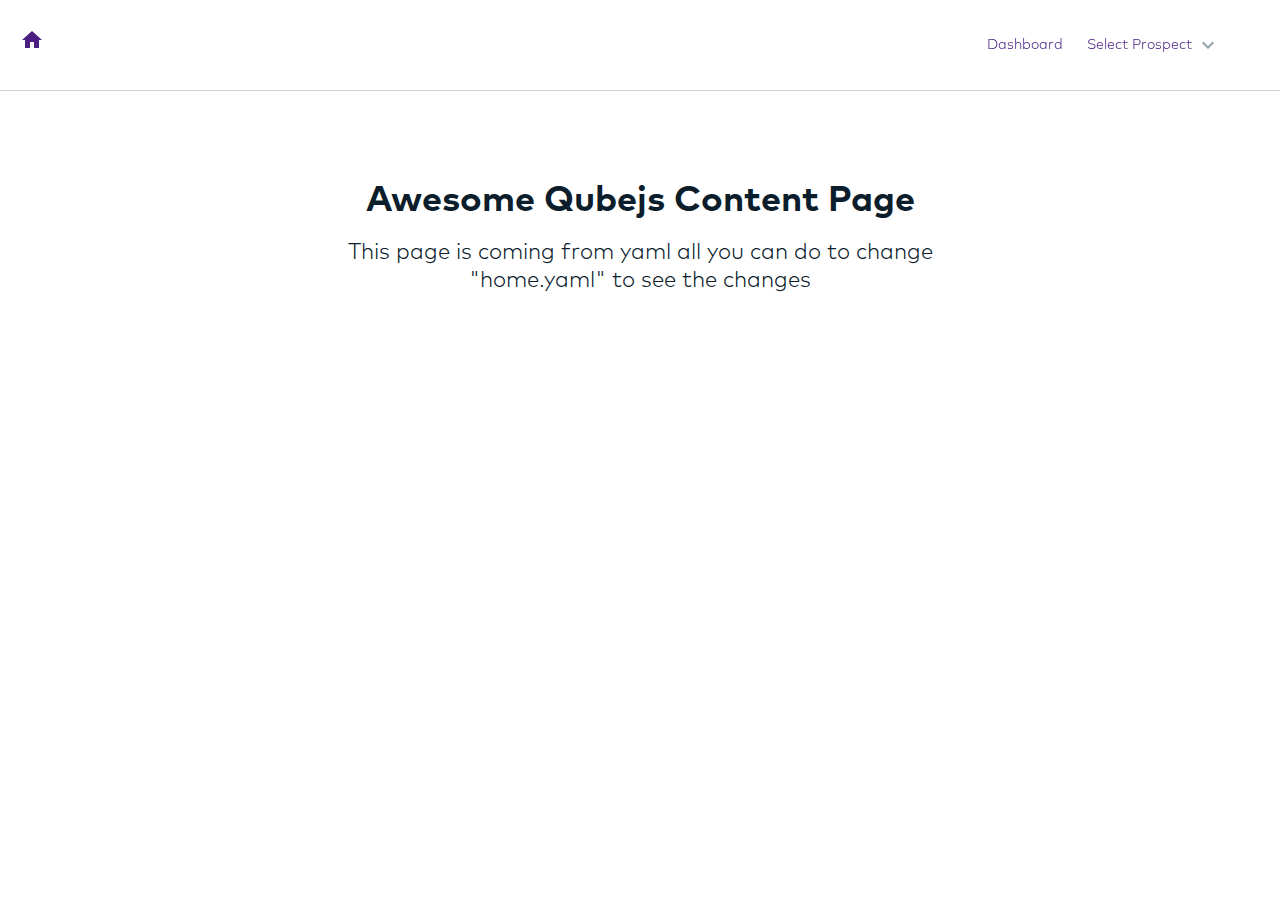
==== index.html @ 2b1ee879 "0.0.1" ====
<!DOCTYPE html>
<html lang="en">
  <head>
    <meta charset="utf-8" />
    <meta name="viewport" content="width=device-width, initial-scale=1.0"><link rel="shortcut icon" href="favicon-32x32.png" />
    <meta name="theme-color" content="#000000" />
    <base href="/">    
    
        <script src="env/app-config.js?_cb=0.0.1" ></script>
       

  
      <script src="assets/js/tinymce/tinymce.min.js" referrerpolicy="origin"></script>
    

    
    <!--
      manifest.json provides metadata used when your web app is installed on a
      user's mobile device or desktop. See https://developers.google.com/web/fundamentals/web-app-manifest/
    -->
    <link rel="manifest" href="manifest.json" />

    <!--
      Notice the use of  in the tags above.
      It will be replaced with the URL of the `public` folder during the build.
      Only files inside the `public` folder can be referenced from the HTML.

      Unlike "/favicon.ico" or "favicon.ico", "/favicon.ico" will
      work correctly both with client-side routing and a non-root public URL.
      Learn how to configure a non-root public URL by running `npm run build`.
    -->
    <title>Qubejs: Examples</title>
  <link rel="stylesheet" href="styles.0.0.1.css"><link rel="stylesheet" href="main.0.0.1.css"></head>

  <!-- LOCAL_HTML_REMOVE_START -->

  <body>
    <!-- LOCAL_HTML_REMOVE_END -->
    <noscript>You need to enable JavaScript to run this app.</noscript>
    <div id="root"></div>
    <!--
      This HTML file is a template.
      If you open it directly in the browser, you will see an empty page.

      You can add webfonts, meta tags, or analytics to this file.
      The build step will place the bundled scripts into the <body> tag.

      To begin the development, run `npm start` or `yarn start`.
      To create a production bundle, use `npm run build` or `yarn build`.
    -->
    <!-- Keep empty script tag to append build time scripts here-->
    <script></script>
  <script src="runtime.0.0.1.js" type="module"></script><script src="styles.0.0.1.js" type="module"></script><script src="main.0.0.1.js" type="module"></script></body>
</html>
---- main.0.0.1.css ----
.sq-template-content{display:flex;height:calc(var(--vh)*100);width:100%}/*!
 * Bootstrap v4.6.2 (https://getbootstrap.com/)
 * Copyright 2011-2022 The Bootstrap Authors
 * Copyright 2011-2022 Twitter, Inc.
 * Licensed under MIT (https://github.com/twbs/bootstrap/blob/main/LICENSE)
 */:root{--blue:#3595fc;--indigo:#6610f2;--purple:#6f42c1;--pink:#e83e8c;--red:#dc3545;--orange:#fd7e14;--yellow:#ffc107;--green:#28a745;--teal:#20c997;--cyan:#17a2b8;--white:#fff;--gray:#6c757d;--gray-dark:#343a40;--primary:#3595fc;--secondary:#6c757d;--success:#28a745;--info:#17a2b8;--warning:#ffc107;--danger:#dc3545;--light:#f8f9fa;--dark:#343a40;--breakpoint-xs:0;--breakpoint-sm:576px;--breakpoint-md:768px;--breakpoint-lg:992px;--breakpoint-xl:1200px;--font-family-sans-serif:-apple-system,BlinkMacSystemFont,"Segoe UI",Roboto,"Helvetica Neue",Arial,"Noto Sans",sans-serif,"Apple Color Emoji","Segoe UI Emoji","Segoe UI Symbol","Noto Color Emoji";--font-family-monospace:SFMono-Regular,Menlo,Monaco,Consolas,"Liberation Mono","Courier New",monospace}*,:after,:before{box-sizing:border-box}html{-webkit-text-size-adjust:100%;-webkit-tap-highlight-color:rgba(0,0,0,0);font-family:sans-serif;line-height:1.15}article,aside,figcaption,figure,footer,header,hgroup,main,nav,section{display:block}body{color:#212529;font-family:-apple-system,BlinkMacSystemFont,Segoe UI,Roboto,Helvetica Neue,Arial,Noto Sans,sans-serif,Apple Color Emoji,Segoe UI Emoji,Segoe UI Symbol,Noto Color Emoji;font-size:1rem;font-weight:400;line-height:1.5;margin:0;text-align:left}[tabindex="-1"]:focus:not(:focus-visible){outline:0!important}hr{box-sizing:content-box;height:0;overflow:visible}h1,h2,h3,h4,h5,h6{margin-bottom:.5rem;margin-top:0}p{margin-bottom:1rem;margin-top:0}abbr[data-original-title],abbr[title]{border-bottom:0;cursor:help;text-decoration:underline;-webkit-text-decoration:underline dotted;text-decoration:underline dotted;-webkit-text-decoration-skip-ink:none;text-decoration-skip-ink:none}address{font-style:normal;line-height:inherit}address,dl,ol,ul{margin-bottom:1rem}dl,ol,ul{margin-top:0}ol ol,ol ul,ul ol,ul ul{margin-bottom:0}dt{font-weight:700}dd{margin-bottom:.5rem;margin-left:0}blockquote{margin:0 0 1rem}b,strong{font-weight:bolder}small{font-size:80%}sub,sup{font-size:75%;line-height:0;position:relative;vertical-align:baseline}sub{bottom:-.25em}sup{top:-.5em}a{background-color:transparent}a:hover{text-decoration:none}a:not([href]):not([class]),a:not([href]):not([class]):hover{color:inherit;text-decoration:none}code,kbd,pre,samp{font-family:SFMono-Regular,Menlo,Monaco,Consolas,Liberation Mono,Courier New,monospace;font-size:1em}pre{-ms-overflow-style:scrollbar;margin-bottom:1rem;margin-top:0;overflow:auto}figure{margin:0 0 1rem}img{border-style:none}img,svg{vertical-align:middle}svg{overflow:hidden}table{border-collapse:collapse}caption{caption-side:bottom;color:#6c757d;padding-bottom:.75rem;padding-top:.75rem;text-align:left}th{text-align:inherit;text-align:-webkit-match-parent}label{display:inline-block;margin-bottom:.5rem}button{border-radius:0}button:focus:not(:focus-visible){outline:0}button,input,optgroup,select,textarea{font-family:inherit;font-size:inherit;line-height:inherit;margin:0}button,input{overflow:visible}button,select{text-transform:none}[role=button]{cursor:pointer}select{word-wrap:normal}[type=button],[type=reset],[type=submit],button{-webkit-appearance:button}[type=button]:not(:disabled),[type=reset]:not(:disabled),[type=submit]:not(:disabled),button:not(:disabled){cursor:pointer}[type=button]::-moz-focus-inner,[type=reset]::-moz-focus-inner,[type=submit]::-moz-focus-inner,button::-moz-focus-inner{border-style:none;padding:0}input[type=checkbox],input[type=radio]{box-sizing:border-box;padding:0}textarea{overflow:auto;resize:vertical}fieldset{border:0;margin:0;min-width:0;padding:0}legend{color:inherit;display:block;font-size:1.5rem;line-height:inherit;margin-bottom:.5rem;max-width:100%;padding:0;white-space:normal;width:100%}progress{vertical-align:baseline}[type=number]::-webkit-inner-spin-button,[type=number]::-webkit-outer-spin-button{height:auto}[type=search]{-webkit-appearance:none;outline-offset:-2px}[type=search]::-webkit-search-decoration{-webkit-appearance:none}::-webkit-file-upload-button{-webkit-appearance:button;font:inherit}output{display:inline-block}summary{cursor:pointer;display:list-item}template{display:none}[hidden]{display:none!important}.h1,.h2,.h3,.h4,.h5,.h6,h1,h2,h3,h4,h5,h6{font-weight:500;line-height:1.2;margin-bottom:.5rem}.h1,h1{font-size:2.5rem}.h2,h2{font-size:2rem}.h3,h3{font-size:1.75rem}.h4,h4{font-size:1.5rem}.h5,h5{font-size:1.25rem}.h6,h6{font-size:1rem}.lead{font-size:1.25rem;font-weight:300}.display-1{font-size:6rem}.display-1,.display-2{font-weight:300;line-height:1.2}.display-2{font-size:5.5rem}.display-3{font-size:4.5rem}.display-3,.display-4{font-weight:300;line-height:1.2}.display-4{font-size:3.5rem}hr{border:0;border-top:1px solid rgba(0,0,0,.1);margin-bottom:1rem;margin-top:1rem}.small,small{font-size:80%;font-weight:400}.mark,mark{background-color:#fcf8e3;padding:.2em}.list-inline,.list-unstyled{list-style:none;padding-left:0}.list-inline-item{display:inline-block}.list-inline-item:not(:last-child){margin-right:.5rem}.initialism{font-size:90%;text-transform:uppercase}.blockquote{font-size:1.25rem;margin-bottom:1rem}.blockquote-footer{color:#6c757d;display:block;font-size:80%}.blockquote-footer:before{content:"— "}.img-fluid,.img-thumbnail{height:auto;max-width:100%}.img-thumbnail{background-color:#fff;border:1px solid #dee2e6;border-radius:.25rem;padding:.25rem}.figure{display:inline-block}.figure-img{line-height:1;margin-bottom:.5rem}.figure-caption{color:#6c757d;font-size:90%}code{word-wrap:break-word;color:#e83e8c;font-size:87.5%}a>code{color:inherit}kbd{background-color:#212529;border-radius:.2rem;color:#fff;font-size:87.5%;padding:.2rem .4rem}kbd kbd{font-size:100%;font-weight:700;padding:0}pre{color:#212529;display:block;font-size:87.5%}pre code{color:inherit;font-size:inherit;word-break:normal}.pre-scrollable{max-height:340px;overflow-y:scroll}.container,.container-fluid,.container-lg,.container-md,.container-sm,.container-xl{margin-left:auto;margin-right:auto;padding-left:15px;padding-right:15px;width:100%}@media(min-width:576px){.container,.container-sm{max-width:540px}}@media(min-width:768px){.container,.container-md,.container-sm{max-width:720px}}@media(min-width:992px){.container,.container-lg,.container-md,.container-sm{max-width:960px}}@media(min-width:1200px){.container,.container-lg,.container-md,.container-sm,.container-xl{max-width:1140px}}.row{display:flex;flex-wrap:wrap;margin-left:-15px;margin-right:-15px}.no-gutters{margin-left:0;margin-right:0}.no-gutters>.col,.no-gutters>[class*=col-]{padding-left:0;padding-right:0}.col,.col-1,.col-10,.col-11,.col-12,.col-2,.col-3,.col-4,.col-5,.col-6,.col-7,.col-8,.col-9,.col-auto,.col-lg,.col-lg-1,.col-lg-10,.col-lg-11,.col-lg-12,.col-lg-2,.col-lg-3,.col-lg-4,.col-lg-5,.col-lg-6,.col-lg-7,.col-lg-8,.col-lg-9,.col-lg-auto,.col-md,.col-md-1,.col-md-10,.col-md-11,.col-md-12,.col-md-2,.col-md-3,.col-md-4,.col-md-5,.col-md-6,.col-md-7,.col-md-8,.col-md-9,.col-md-auto,.col-sm,.col-sm-1,.col-sm-10,.col-sm-11,.col-sm-12,.col-sm-2,.col-sm-3,.col-sm-4,.col-sm-5,.col-sm-6,.col-sm-7,.col-sm-8,.col-sm-9,.col-sm-auto,.col-xl,.col-xl-1,.col-xl-10,.col-xl-11,.col-xl-12,.col-xl-2,.col-xl-3,.col-xl-4,.col-xl-5,.col-xl-6,.col-xl-7,.col-xl-8,.col-xl-9,.col-xl-auto{padding-left:15px;padding-right:15px;position:relative;width:100%}.col{flex-basis:0;flex-grow:1;max-width:100%}.row-cols-1>*{flex:0 0 100%;max-width:100%}.row-cols-2>*{flex:0 0 50%;max-width:50%}.row-cols-3>*{flex:0 0 33.3333333333%;max-width:33.3333333333%}.row-cols-4>*{flex:0 0 25%;max-width:25%}.row-cols-5>*{flex:0 0 20%;max-width:20%}.row-cols-6>*{flex:0 0 16.6666666667%;max-width:16.6666666667%}.col-auto{flex:0 0 auto;max-width:100%;width:auto}.col-1{flex:0 0 8.33333333%;max-width:8.33333333%}.col-2{flex:0 0 16.66666667%;max-width:16.66666667%}.col-3{flex:0 0 25%;max-width:25%}.col-4{flex:0 0 33.33333333%;max-width:33.33333333%}.col-5{flex:0 0 41.66666667%;max-width:41.66666667%}.col-6{flex:0 0 50%;max-width:50%}.col-7{flex:0 0 58.33333333%;max-width:58.33333333%}.col-8{flex:0 0 66.66666667%;max-width:66.66666667%}.col-9{flex:0 0 75%;max-width:75%}.col-10{flex:0 0 83.33333333%;max-width:83.33333333%}.col-11{flex:0 0 91.66666667%;max-width:91.66666667%}.col-12{flex:0 0 100%;max-width:100%}.order-first{order:-1}.order-last{order:13}.order-0{order:0}.order-1{order:1}.order-2{order:2}.order-3{order:3}.order-4{order:4}.order-5{order:5}.order-6{order:6}.order-7{order:7}.order-8{order:8}.order-9{order:9}.order-10{order:10}.order-11{order:11}.order-12{order:12}.offset-1{margin-left:8.33333333%}.offset-2{margin-left:16.66666667%}.offset-3{margin-left:25%}.offset-4{margin-left:33.33333333%}.offset-5{margin-left:41.66666667%}.offset-6{margin-left:50%}.offset-7{margin-left:58.33333333%}.offset-8{margin-left:66.66666667%}.offset-9{margin-left:75%}.offset-10{margin-left:83.33333333%}.offset-11{margin-left:91.66666667%}@media(min-width:576px){.col-sm{flex-basis:0;flex-grow:1;max-width:100%}.row-cols-sm-1>*{flex:0 0 100%;max-width:100%}.row-cols-sm-2>*{flex:0 0 50%;max-width:50%}.row-cols-sm-3>*{flex:0 0 33.3333333333%;max-width:33.3333333333%}.row-cols-sm-4>*{flex:0 0 25%;max-width:25%}.row-cols-sm-5>*{flex:0 0 20%;max-width:20%}.row-cols-sm-6>*{flex:0 0 16.6666666667%;max-width:16.6666666667%}.col-sm-auto{flex:0 0 auto;max-width:100%;width:auto}.col-sm-1{flex:0 0 8.33333333%;max-width:8.33333333%}.col-sm-2{flex:0 0 16.66666667%;max-width:16.66666667%}.col-sm-3{flex:0 0 25%;max-width:25%}.col-sm-4{flex:0 0 33.33333333%;max-width:33.33333333%}.col-sm-5{flex:0 0 41.66666667%;max-width:41.66666667%}.col-sm-6{flex:0 0 50%;max-width:50%}.col-sm-7{flex:0 0 58.33333333%;max-width:58.33333333%}.col-sm-8{flex:0 0 66.66666667%;max-width:66.66666667%}.col-sm-9{flex:0 0 75%;max-width:75%}.col-sm-10{flex:0 0 83.33333333%;max-width:83.33333333%}.col-sm-11{flex:0 0 91.66666667%;max-width:91.66666667%}.col-sm-12{flex:0 0 100%;max-width:100%}.order-sm-first{order:-1}.order-sm-last{order:13}.order-sm-0{order:0}.order-sm-1{order:1}.order-sm-2{order:2}.order-sm-3{order:3}.order-sm-4{order:4}.order-sm-5{order:5}.order-sm-6{order:6}.order-sm-7{order:7}.order-sm-8{order:8}.order-sm-9{order:9}.order-sm-10{order:10}.order-sm-11{order:11}.order-sm-12{order:12}.offset-sm-0{margin-left:0}.offset-sm-1{margin-left:8.33333333%}.offset-sm-2{margin-left:16.66666667%}.offset-sm-3{margin-left:25%}.offset-sm-4{margin-left:33.33333333%}.offset-sm-5{margin-left:41.66666667%}.offset-sm-6{margin-left:50%}.offset-sm-7{margin-left:58.33333333%}.offset-sm-8{margin-left:66.66666667%}.offset-sm-9{margin-left:75%}.offset-sm-10{margin-left:83.33333333%}.offset-sm-11{margin-left:91.66666667%}}@media(min-width:768px){.col-md{flex-basis:0;flex-grow:1;max-width:100%}.row-cols-md-1>*{flex:0 0 100%;max-width:100%}.row-cols-md-2>*{flex:0 0 50%;max-width:50%}.row-cols-md-3>*{flex:0 0 33.3333333333%;max-width:33.3333333333%}.row-cols-md-4>*{flex:0 0 25%;max-width:25%}.row-cols-md-5>*{flex:0 0 20%;max-width:20%}.row-cols-md-6>*{flex:0 0 16.6666666667%;max-width:16.6666666667%}.col-md-auto{flex:0 0 auto;max-width:100%;width:auto}.col-md-1{flex:0 0 8.33333333%;max-width:8.33333333%}.col-md-2{flex:0 0 16.66666667%;max-width:16.66666667%}.col-md-3{flex:0 0 25%;max-width:25%}.col-md-4{flex:0 0 33.33333333%;max-width:33.33333333%}.col-md-5{flex:0 0 41.66666667%;max-width:41.66666667%}.col-md-6{flex:0 0 50%;max-width:50%}.col-md-7{flex:0 0 58.33333333%;max-width:58.33333333%}.col-md-8{flex:0 0 66.66666667%;max-width:66.66666667%}.col-md-9{flex:0 0 75%;max-width:75%}.col-md-10{flex:0 0 83.33333333%;max-width:83.33333333%}.col-md-11{flex:0 0 91.66666667%;max-width:91.66666667%}.col-md-12{flex:0 0 100%;max-width:100%}.order-md-first{order:-1}.order-md-last{order:13}.order-md-0{order:0}.order-md-1{order:1}.order-md-2{order:2}.order-md-3{order:3}.order-md-4{order:4}.order-md-5{order:5}.order-md-6{order:6}.order-md-7{order:7}.order-md-8{order:8}.order-md-9{order:9}.order-md-10{order:10}.order-md-11{order:11}.order-md-12{order:12}.offset-md-0{margin-left:0}.offset-md-1{margin-left:8.33333333%}.offset-md-2{margin-left:16.66666667%}.offset-md-3{margin-left:25%}.offset-md-4{margin-left:33.33333333%}.offset-md-5{margin-left:41.66666667%}.offset-md-6{margin-left:50%}.offset-md-7{margin-left:58.33333333%}.offset-md-8{margin-left:66.66666667%}.offset-md-9{margin-left:75%}.offset-md-10{margin-left:83.33333333%}.offset-md-11{margin-left:91.66666667%}}@media(min-width:992px){.col-lg{flex-basis:0;flex-grow:1;max-width:100%}.row-cols-lg-1>*{flex:0 0 100%;max-width:100%}.row-cols-lg-2>*{flex:0 0 50%;max-width:50%}.row-cols-lg-3>*{flex:0 0 33.3333333333%;max-width:33.3333333333%}.row-cols-lg-4>*{flex:0 0 25%;max-width:25%}.row-cols-lg-5>*{flex:0 0 20%;max-width:20%}.row-cols-lg-6>*{flex:0 0 16.6666666667%;max-width:16.6666666667%}.col-lg-auto{flex:0 0 auto;max-width:100%;width:auto}.col-lg-1{flex:0 0 8.33333333%;max-width:8.33333333%}.col-lg-2{flex:0 0 16.66666667%;max-width:16.66666667%}.col-lg-3{flex:0 0 25%;max-width:25%}.col-lg-4{flex:0 0 33.33333333%;max-width:33.33333333%}.col-lg-5{flex:0 0 41.66666667%;max-width:41.66666667%}.col-lg-6{flex:0 0 50%;max-width:50%}.col-lg-7{flex:0 0 58.33333333%;max-width:58.33333333%}.col-lg-8{flex:0 0 66.66666667%;max-width:66.66666667%}.col-lg-9{flex:0 0 75%;max-width:75%}.col-lg-10{flex:0 0 83.33333333%;max-width:83.33333333%}.col-lg-11{flex:0 0 91.66666667%;max-width:91.66666667%}.col-lg-12{flex:0 0 100%;max-width:100%}.order-lg-first{order:-1}.order-lg-last{order:13}.order-lg-0{order:0}.order-lg-1{order:1}.order-lg-2{order:2}.order-lg-3{order:3}.order-lg-4{order:4}.order-lg-5{order:5}.order-lg-6{order:6}.order-lg-7{order:7}.order-lg-8{order:8}.order-lg-9{order:9}.order-lg-10{order:10}.order-lg-11{order:11}.order-lg-12{order:12}.offset-lg-0{margin-left:0}.offset-lg-1{margin-left:8.33333333%}.offset-lg-2{margin-left:16.66666667%}.offset-lg-3{margin-left:25%}.offset-lg-4{margin-left:33.33333333%}.offset-lg-5{margin-left:41.66666667%}.offset-lg-6{margin-left:50%}.offset-lg-7{margin-left:58.33333333%}.offset-lg-8{margin-left:66.66666667%}.offset-lg-9{margin-left:75%}.offset-lg-10{margin-left:83.33333333%}.offset-lg-11{margin-left:91.66666667%}}@media(min-width:1200px){.col-xl{flex-basis:0;flex-grow:1;max-width:100%}.row-cols-xl-1>*{flex:0 0 100%;max-width:100%}.row-cols-xl-2>*{flex:0 0 50%;max-width:50%}.row-cols-xl-3>*{flex:0 0 33.3333333333%;max-width:33.3333333333%}.row-cols-xl-4>*{flex:0 0 25%;max-width:25%}.row-cols-xl-5>*{flex:0 0 20%;max-width:20%}.row-cols-xl-6>*{flex:0 0 16.6666666667%;max-width:16.6666666667%}.col-xl-auto{flex:0 0 auto;max-width:100%;width:auto}.col-xl-1{flex:0 0 8.33333333%;max-width:8.33333333%}.col-xl-2{flex:0 0 16.66666667%;max-width:16.66666667%}.col-xl-3{flex:0 0 25%;max-width:25%}.col-xl-4{flex:0 0 33.33333333%;max-width:33.33333333%}.col-xl-5{flex:0 0 41.66666667%;max-width:41.66666667%}.col-xl-6{flex:0 0 50%;max-width:50%}.col-xl-7{flex:0 0 58.33333333%;max-width:58.33333333%}.col-xl-8{flex:0 0 66.66666667%;max-width:66.66666667%}.col-xl-9{flex:0 0 75%;max-width:75%}.col-xl-10{flex:0 0 83.33333333%;max-width:83.33333333%}.col-xl-11{flex:0 0 91.66666667%;max-width:91.66666667%}.col-xl-12{flex:0 0 100%;max-width:100%}.order-xl-first{order:-1}.order-xl-last{order:13}.order-xl-0{order:0}.order-xl-1{order:1}.order-xl-2{order:2}.order-xl-3{order:3}.order-xl-4{order:4}.order-xl-5{order:5}.order-xl-6{order:6}.order-xl-7{order:7}.order-xl-8{order:8}.order-xl-9{order:9}.order-xl-10{order:10}.order-xl-11{order:11}.order-xl-12{order:12}.offset-xl-0{margin-left:0}.offset-xl-1{margin-left:8.33333333%}.offset-xl-2{margin-left:16.66666667%}.offset-xl-3{margin-left:25%}.offset-xl-4{margin-left:33.33333333%}.offset-xl-5{margin-left:41.66666667%}.offset-xl-6{margin-left:50%}.offset-xl-7{margin-left:58.33333333%}.offset-xl-8{margin-left:66.66666667%}.offset-xl-9{margin-left:75%}.offset-xl-10{margin-left:83.33333333%}.offset-xl-11{margin-left:91.66666667%}}.table{color:#212529;margin-bottom:1rem;width:100%}.table td,.table th{border-top:1px solid #dee2e6;padding:.75rem;vertical-align:top}.table thead th{border-bottom:2px solid #dee2e6;vertical-align:bottom}.table tbody+tbody{border-top:2px solid #dee2e6}.table-sm td,.table-sm th{padding:.3rem}.table-bordered,.table-bordered td,.table-bordered th{border:1px solid #dee2e6}.table-bordered thead td,.table-bordered thead th{border-bottom-width:2px}.table-borderless tbody+tbody,.table-borderless td,.table-borderless th,.table-borderless thead th{border:0}.table-striped tbody tr:nth-of-type(odd){background-color:rgba(0,0,0,.05)}.table-hover tbody tr:hover{background-color:rgba(0,0,0,.075);color:#212529}.table-primary,.table-primary>td,.table-primary>th{background-color:#c6e1fe}.table-primary tbody+tbody,.table-primary td,.table-primary th,.table-primary thead th{border-color:#96c8fd}.table-hover .table-primary:hover,.table-hover .table-primary:hover>td,.table-hover .table-primary:hover>th{background-color:#add4fe}.table-secondary,.table-secondary>td,.table-secondary>th{background-color:#d6d8db}.table-secondary tbody+tbody,.table-secondary td,.table-secondary th,.table-secondary thead th{border-color:#b3b7bb}.table-hover .table-secondary:hover,.table-hover .table-secondary:hover>td,.table-hover .table-secondary:hover>th{background-color:#c8cbcf}.table-success,.table-success>td,.table-success>th{background-color:#c3e6cb}.table-success tbody+tbody,.table-success td,.table-success th,.table-success thead th{border-color:#8fd19e}.table-hover .table-success:hover,.table-hover .table-success:hover>td,.table-hover .table-success:hover>th{background-color:#b1dfbb}.table-info,.table-info>td,.table-info>th{background-color:#bee5eb}.table-info tbody+tbody,.table-info td,.table-info th,.table-info thead th{border-color:#86cfda}.table-hover .table-info:hover,.table-hover .table-info:hover>td,.table-hover .table-info:hover>th{background-color:#abdde5}.table-warning,.table-warning>td,.table-warning>th{background-color:#ffeeba}.table-warning tbody+tbody,.table-warning td,.table-warning th,.table-warning thead th{border-color:#ffdf7e}.table-hover .table-warning:hover,.table-hover .table-warning:hover>td,.table-hover .table-warning:hover>th{background-color:#ffe8a1}.table-danger,.table-danger>td,.table-danger>th{background-color:#f5c6cb}.table-danger tbody+tbody,.table-danger td,.table-danger th,.table-danger thead th{border-color:#ed969e}.table-hover .table-danger:hover,.table-hover .table-danger:hover>td,.table-hover .table-danger:hover>th{background-color:#f1b0b7}.table-light,.table-light>td,.table-light>th{background-color:#fdfdfe}.table-light tbody+tbody,.table-light td,.table-light th,.table-light thead th{border-color:#fbfcfc}.table-hover .table-light:hover,.table-hover .table-light:hover>td,.table-hover .table-light:hover>th{background-color:#ececf6}.table-dark,.table-dark>td,.table-dark>th{background-color:#c6c8ca}.table-dark tbody+tbody,.table-dark td,.table-dark th,.table-dark thead th{border-color:#95999c}.table-hover .table-dark:hover,.table-hover .table-dark:hover>td,.table-hover .table-dark:hover>th{background-color:#b9bbbe}.table-active,.table-active>td,.table-active>th,.table-hover .table-active:hover,.table-hover .table-active:hover>td,.table-hover .table-active:hover>th{background-color:rgba(0,0,0,.075)}.table .thead-dark th{background-color:#343a40;border-color:#454d55;color:#fff}.table .thead-light th{background-color:#e9ecef;border-color:#dee2e6;color:#495057}.table-dark{background-color:#343a40;color:#fff}.table-dark td,.table-dark th,.table-dark thead th{border-color:#454d55}.table-dark.table-bordered{border:0}.table-dark.table-striped tbody tr:nth-of-type(odd){background-color:hsla(0,0%,100%,.05)}.table-dark.table-hover tbody tr:hover{background-color:hsla(0,0%,100%,.075);color:#fff}@media(max-width:575.98px){.table-responsive-sm{-webkit-overflow-scrolling:touch;display:block;overflow-x:auto;width:100%}.table-responsive-sm>.table-bordered{border:0}}@media(max-width:767.98px){.table-responsive-md{-webkit-overflow-scrolling:touch;display:block;overflow-x:auto;width:100%}.table-responsive-md>.table-bordered{border:0}}@media(max-width:991.98px){.table-responsive-lg{-webkit-overflow-scrolling:touch;display:block;overflow-x:auto;width:100%}.table-responsive-lg>.table-bordered{border:0}}@media(max-width:1199.98px){.table-responsive-xl{-webkit-overflow-scrolling:touch;display:block;overflow-x:auto;width:100%}.table-responsive-xl>.table-bordered{border:0}}.table-responsive{-webkit-overflow-scrolling:touch;display:block;overflow-x:auto;width:100%}.table-responsive>.table-bordered{border:0}.form-control{background-clip:padding-box;background-color:#fff;border:1px solid #ced4da;border-radius:.25rem;color:#495057;display:block;font-size:1rem;font-weight:400;height:calc(1.5em + .75rem + 2px);line-height:1.5;padding:.375rem .75rem;transition:border-color .15s ease-in-out,box-shadow .15s ease-in-out;width:100%}@media(prefers-reduced-motion:reduce){.form-control{transition:none}}.form-control::-ms-expand{background-color:transparent;border:0}.form-control:focus{background-color:#fff;border-color:#b3d7fe;box-shadow:0 0 0 .2rem rgba(53,149,252,.25);color:#495057;outline:0}.form-control::-moz-placeholder{color:#6c757d;opacity:1}.form-control::placeholder{color:#6c757d;opacity:1}.form-control:disabled,.form-control[readonly]{background-color:#e9ecef;opacity:1}input[type=date].form-control,input[type=datetime-local].form-control,input[type=month].form-control,input[type=time].form-control{-webkit-appearance:none;-moz-appearance:none;appearance:none}select.form-control:-moz-focusring{color:transparent;text-shadow:0 0 0 #495057}select.form-control:focus::-ms-value{background-color:#fff;color:#495057}.form-control-file,.form-control-range{display:block;width:100%}.col-form-label{font-size:inherit;line-height:1.5;margin-bottom:0;padding-bottom:calc(.375rem + 1px);padding-top:calc(.375rem + 1px)}.col-form-label-lg{font-size:1.25rem;line-height:1.5;padding-bottom:calc(.5rem + 1px);padding-top:calc(.5rem + 1px)}.col-form-label-sm{font-size:.875rem;line-height:1.5;padding-bottom:calc(.25rem + 1px);padding-top:calc(.25rem + 1px)}.form-control-plaintext{background-color:transparent;border:solid transparent;border-width:1px 0;color:#212529;display:block;font-size:1rem;line-height:1.5;margin-bottom:0;padding:.375rem 0;width:100%}.form-control-plaintext.form-control-lg,.form-control-plaintext.form-control-sm{padding-left:0;padding-right:0}.form-control-sm{border-radius:.2rem;font-size:.875rem;height:calc(1.5em + .5rem + 2px);line-height:1.5;padding:.25rem .5rem}.form-control-lg{border-radius:.3rem;font-size:1.25rem;height:calc(1.5em + 1rem + 2px);line-height:1.5;padding:.5rem 1rem}select.form-control[multiple],select.form-control[size],textarea.form-control{height:auto}.form-group{margin-bottom:1rem}.form-text{display:block;margin-top:.25rem}.form-row{display:flex;flex-wrap:wrap;margin-left:-5px;margin-right:-5px}.form-row>.col,.form-row>[class*=col-]{padding-left:5px;padding-right:5px}.form-check{display:block;padding-left:1.25rem;position:relative}.form-check-input{margin-left:-1.25rem;margin-top:.3rem;position:absolute}.form-check-input:disabled~.form-check-label,.form-check-input[disabled]~.form-check-label{color:#6c757d}.form-check-label{margin-bottom:0}.form-check-inline{align-items:center;display:inline-flex;margin-right:.75rem;padding-left:0}.form-check-inline .form-check-input{margin-left:0;margin-right:.3125rem;margin-top:0;position:static}.valid-feedback{color:#28a745;display:none;font-size:80%;margin-top:.25rem;width:100%}.valid-tooltip{background-color:rgba(40,167,69,.9);border-radius:.25rem;color:#fff;display:none;font-size:.875rem;left:0;line-height:1.5;margin-top:.1rem;max-width:100%;padding:.25rem .5rem;position:absolute;top:100%;z-index:5}.form-row>.col>.valid-tooltip,.form-row>[class*=col-]>.valid-tooltip{left:5px}.is-valid~.valid-feedback,.is-valid~.valid-tooltip,.was-validated :valid~.valid-feedback,.was-validated :valid~.valid-tooltip{display:block}.form-control.is-valid,.was-validated .form-control:valid{background-image:url("data:image/svg+xml;charset=utf-8,%3Csvg xmlns='http://www.w3.org/2000/svg' width='8' height='8'%3E%3Cpath fill='%2328a745' d='M2.3 6.73.6 4.53c-.4-1.04.46-1.4 1.1-.8l1.1 1.4 3.4-3.8c.6-.63 1.6-.27 1.2.7l-4 4.6c-.43.5-.8.4-1.1.1z'/%3E%3C/svg%3E");background-position:right calc(.375em + .1875rem) center;background-repeat:no-repeat;background-size:calc(.75em + .375rem) calc(.75em + .375rem);border-color:#28a745;padding-right:calc(1.5em + .75rem)!important}.form-control.is-valid:focus,.was-validated .form-control:valid:focus{border-color:#28a745;box-shadow:0 0 0 .2rem rgba(40,167,69,.25)}.was-validated select.form-control:valid,select.form-control.is-valid{background-position:right 1.5rem center;padding-right:3rem!important}.was-validated textarea.form-control:valid,textarea.form-control.is-valid{background-position:top calc(.375em + .1875rem) right calc(.375em + .1875rem);padding-right:calc(1.5em + .75rem)}.custom-select.is-valid,.was-validated .custom-select:valid{background:url("data:image/svg+xml;charset=utf-8,%3Csvg xmlns='http://www.w3.org/2000/svg' width='4' height='5'%3E%3Cpath fill='%23343a40' d='M2 0 0 2h4zm0 5L0 3h4z'/%3E%3C/svg%3E") no-repeat right .75rem center/8px 10px,#fff url("data:image/svg+xml;charset=utf-8,%3Csvg xmlns='http://www.w3.org/2000/svg' width='8' height='8'%3E%3Cpath fill='%2328a745' d='M2.3 6.73.6 4.53c-.4-1.04.46-1.4 1.1-.8l1.1 1.4 3.4-3.8c.6-.63 1.6-.27 1.2.7l-4 4.6c-.43.5-.8.4-1.1.1z'/%3E%3C/svg%3E") center right 1.75rem/calc(.75em + .375rem) calc(.75em + .375rem) no-repeat;border-color:#28a745;padding-right:calc(.75em + 2.3125rem)!important}.custom-select.is-valid:focus,.was-validated .custom-select:valid:focus{border-color:#28a745;box-shadow:0 0 0 .2rem rgba(40,167,69,.25)}.form-check-input.is-valid~.form-check-label,.was-validated .form-check-input:valid~.form-check-label{color:#28a745}.form-check-input.is-valid~.valid-feedback,.form-check-input.is-valid~.valid-tooltip,.was-validated .form-check-input:valid~.valid-feedback,.was-validated .form-check-input:valid~.valid-tooltip{display:block}.custom-control-input.is-valid~.custom-control-label,.was-validated .custom-control-input:valid~.custom-control-label{color:#28a745}.custom-control-input.is-valid~.custom-control-label:before,.was-validated .custom-control-input:valid~.custom-control-label:before{border-color:#28a745}.custom-control-input.is-valid:checked~.custom-control-label:before,.was-validated .custom-control-input:valid:checked~.custom-control-label:before{background-color:#34ce57;border-color:#34ce57}.custom-control-input.is-valid:focus~.custom-control-label:before,.was-validated .custom-control-input:valid:focus~.custom-control-label:before{box-shadow:0 0 0 .2rem rgba(40,167,69,.25)}.custom-control-input.is-valid:focus:not(:checked)~.custom-control-label:before,.was-validated .custom-control-input:valid:focus:not(:checked)~.custom-control-label:before{border-color:#28a745}.custom-file-input.is-valid~.custom-file-label,.was-validated .custom-file-input:valid~.custom-file-label{border-color:#28a745}.custom-file-input.is-valid:focus~.custom-file-label,.was-validated .custom-file-input:valid:focus~.custom-file-label{border-color:#28a745;box-shadow:0 0 0 .2rem rgba(40,167,69,.25)}.invalid-feedback{color:#dc3545;display:none;font-size:80%;margin-top:.25rem;width:100%}.invalid-tooltip{background-color:rgba(220,53,69,.9);border-radius:.25rem;color:#fff;display:none;font-size:.875rem;left:0;line-height:1.5;margin-top:.1rem;max-width:100%;padding:.25rem .5rem;position:absolute;top:100%;z-index:5}.form-row>.col>.invalid-tooltip,.form-row>[class*=col-]>.invalid-tooltip{left:5px}.is-invalid~.invalid-feedback,.is-invalid~.invalid-tooltip,.was-validated :invalid~.invalid-feedback,.was-validated :invalid~.invalid-tooltip{display:block}.form-control.is-invalid,.was-validated .form-control:invalid{background-image:url("data:image/svg+xml;charset=utf-8,%3Csvg xmlns='http://www.w3.org/2000/svg' width='12' height='12' fill='none' stroke='%23dc3545'%3E%3Ccircle cx='6' cy='6' r='4.5'/%3E%3Cpath stroke-linejoin='round' d='M5.8 3.6h.4L6 6.5z'/%3E%3Ccircle cx='6' cy='8.2' r='.6' fill='%23dc3545' stroke='none'/%3E%3C/svg%3E");background-position:right calc(.375em + .1875rem) center;background-repeat:no-repeat;background-size:calc(.75em + .375rem) calc(.75em + .375rem);border-color:#dc3545;padding-right:calc(1.5em + .75rem)!important}.form-control.is-invalid:focus,.was-validated .form-control:invalid:focus{border-color:#dc3545;box-shadow:0 0 0 .2rem rgba(220,53,69,.25)}.was-validated select.form-control:invalid,select.form-control.is-invalid{background-position:right 1.5rem center;padding-right:3rem!important}.was-validated textarea.form-control:invalid,textarea.form-control.is-invalid{background-position:top calc(.375em + .1875rem) right calc(.375em + .1875rem);padding-right:calc(1.5em + .75rem)}.custom-select.is-invalid,.was-validated .custom-select:invalid{background:url("data:image/svg+xml;charset=utf-8,%3Csvg xmlns='http://www.w3.org/2000/svg' width='4' height='5'%3E%3Cpath fill='%23343a40' d='M2 0 0 2h4zm0 5L0 3h4z'/%3E%3C/svg%3E") no-repeat right .75rem center/8px 10px,#fff url("data:image/svg+xml;charset=utf-8,%3Csvg xmlns='http://www.w3.org/2000/svg' width='12' height='12' fill='none' stroke='%23dc3545'%3E%3Ccircle cx='6' cy='6' r='4.5'/%3E%3Cpath stroke-linejoin='round' d='M5.8 3.6h.4L6 6.5z'/%3E%3Ccircle cx='6' cy='8.2' r='.6' fill='%23dc3545' stroke='none'/%3E%3C/svg%3E") center right 1.75rem/calc(.75em + .375rem) calc(.75em + .375rem) no-repeat;border-color:#dc3545;padding-right:calc(.75em + 2.3125rem)!important}.custom-select.is-invalid:focus,.was-validated .custom-select:invalid:focus{border-color:#dc3545;box-shadow:0 0 0 .2rem rgba(220,53,69,.25)}.form-check-input.is-invalid~.form-check-label,.was-validated .form-check-input:invalid~.form-check-label{color:#dc3545}.form-check-input.is-invalid~.invalid-feedback,.form-check-input.is-invalid~.invalid-tooltip,.was-validated .form-check-input:invalid~.invalid-feedback,.was-validated .form-check-input:invalid~.invalid-tooltip{display:block}.custom-control-input.is-invalid~.custom-control-label,.was-validated .custom-control-input:invalid~.custom-control-label{color:#dc3545}.custom-control-input.is-invalid~.custom-control-label:before,.was-validated .custom-control-input:invalid~.custom-control-label:before{border-color:#dc3545}.custom-control-input.is-invalid:checked~.custom-control-label:before,.was-validated .custom-control-input:invalid:checked~.custom-control-label:before{background-color:#e4606d;border-color:#e4606d}.custom-control-input.is-invalid:focus~.custom-control-label:before,.was-validated .custom-control-input:invalid:focus~.custom-control-label:before{box-shadow:0 0 0 .2rem rgba(220,53,69,.25)}.custom-control-input.is-invalid:focus:not(:checked)~.custom-control-label:before,.was-validated .custom-control-input:invalid:focus:not(:checked)~.custom-control-label:before{border-color:#dc3545}.custom-file-input.is-invalid~.custom-file-label,.was-validated .custom-file-input:invalid~.custom-file-label{border-color:#dc3545}.custom-file-input.is-invalid:focus~.custom-file-label,.was-validated .custom-file-input:invalid:focus~.custom-file-label{border-color:#dc3545;box-shadow:0 0 0 .2rem rgba(220,53,69,.25)}.form-inline{align-items:center;display:flex;flex-flow:row wrap}.form-inline .form-check{width:100%}@media(min-width:576px){.form-inline label{justify-content:center}.form-inline .form-group,.form-inline label{align-items:center;display:flex;margin-bottom:0}.form-inline .form-group{flex:0 0 auto;flex-flow:row wrap}.form-inline .form-control{display:inline-block;vertical-align:middle;width:auto}.form-inline .form-control-plaintext{display:inline-block}.form-inline .custom-select,.form-inline .input-group{width:auto}.form-inline .form-check{align-items:center;display:flex;justify-content:center;padding-left:0;width:auto}.form-inline .form-check-input{flex-shrink:0;margin-left:0;margin-right:.25rem;margin-top:0;position:relative}.form-inline .custom-control{align-items:center;justify-content:center}.form-inline .custom-control-label{margin-bottom:0}}.btn{background-color:transparent;border:1px solid transparent;border-radius:.25rem;color:#212529;display:inline-block;font-size:1rem;font-weight:400;line-height:1.5;padding:.375rem .75rem;text-align:center;transition:color .15s ease-in-out,background-color .15s ease-in-out,border-color .15s ease-in-out,box-shadow .15s ease-in-out;-webkit-user-select:none;-moz-user-select:none;user-select:none;vertical-align:middle}@media(prefers-reduced-motion:reduce){.btn{transition:none}}.btn:hover{color:#212529;text-decoration:none}.btn.focus,.btn:focus{box-shadow:0 0 0 .2rem rgba(53,149,252,.25);outline:0}.btn.disabled,.btn:disabled{opacity:.65}.btn:not(:disabled):not(.disabled){cursor:pointer}a.btn.disabled,fieldset:disabled a.btn{pointer-events:none}.btn-primary{background-color:#3595fc;border-color:#3595fc;color:#fff}.btn-primary.focus,.btn-primary:focus,.btn-primary:hover{background-color:#0f81fb;border-color:#047bfa;color:#fff}.btn-primary.focus,.btn-primary:focus{box-shadow:0 0 0 .2rem rgba(83,165,252,.5)}.btn-primary.disabled,.btn-primary:disabled{background-color:#3595fc;border-color:#3595fc;color:#fff}.btn-primary:not(:disabled):not(.disabled).active,.btn-primary:not(:disabled):not(.disabled):active,.show>.btn-primary.dropdown-toggle{background-color:#047bfa;border-color:#0475ee;color:#fff}.btn-primary:not(:disabled):not(.disabled).active:focus,.btn-primary:not(:disabled):not(.disabled):active:focus,.show>.btn-primary.dropdown-toggle:focus{box-shadow:0 0 0 .2rem rgba(83,165,252,.5)}.btn-secondary{background-color:#6c757d;border-color:#6c757d;color:#fff}.btn-secondary.focus,.btn-secondary:focus,.btn-secondary:hover{background-color:#5a6268;border-color:#545b62;color:#fff}.btn-secondary.focus,.btn-secondary:focus{box-shadow:0 0 0 .2rem hsla(208,6%,54%,.5)}.btn-secondary.disabled,.btn-secondary:disabled{background-color:#6c757d;border-color:#6c757d;color:#fff}.btn-secondary:not(:disabled):not(.disabled).active,.btn-secondary:not(:disabled):not(.disabled):active,.show>.btn-secondary.dropdown-toggle{background-color:#545b62;border-color:#4e555b;color:#fff}.btn-secondary:not(:disabled):not(.disabled).active:focus,.btn-secondary:not(:disabled):not(.disabled):active:focus,.show>.btn-secondary.dropdown-toggle:focus{box-shadow:0 0 0 .2rem hsla(208,6%,54%,.5)}.btn-success{background-color:#28a745;border-color:#28a745;color:#fff}.btn-success.focus,.btn-success:focus,.btn-success:hover{background-color:#218838;border-color:#1e7e34;color:#fff}.btn-success.focus,.btn-success:focus{box-shadow:0 0 0 .2rem rgba(72,180,97,.5)}.btn-success.disabled,.btn-success:disabled{background-color:#28a745;border-color:#28a745;color:#fff}.btn-success:not(:disabled):not(.disabled).active,.btn-success:not(:disabled):not(.disabled):active,.show>.btn-success.dropdown-toggle{background-color:#1e7e34;border-color:#1c7430;color:#fff}.btn-success:not(:disabled):not(.disabled).active:focus,.btn-success:not(:disabled):not(.disabled):active:focus,.show>.btn-success.dropdown-toggle:focus{box-shadow:0 0 0 .2rem rgba(72,180,97,.5)}.btn-info{background-color:#17a2b8;border-color:#17a2b8;color:#fff}.btn-info.focus,.btn-info:focus,.btn-info:hover{background-color:#138496;border-color:#117a8b;color:#fff}.btn-info.focus,.btn-info:focus{box-shadow:0 0 0 .2rem rgba(58,176,195,.5)}.btn-info.disabled,.btn-info:disabled{background-color:#17a2b8;border-color:#17a2b8;color:#fff}.btn-info:not(:disabled):not(.disabled).active,.btn-info:not(:disabled):not(.disabled):active,.show>.btn-info.dropdown-toggle{background-color:#117a8b;border-color:#10707f;color:#fff}.btn-info:not(:disabled):not(.disabled).active:focus,.btn-info:not(:disabled):not(.disabled):active:focus,.show>.btn-info.dropdown-toggle:focus{box-shadow:0 0 0 .2rem rgba(58,176,195,.5)}.btn-warning{background-color:#ffc107;border-color:#ffc107;color:#212529}.btn-warning.focus,.btn-warning:focus,.btn-warning:hover{background-color:#e0a800;border-color:#d39e00;color:#212529}.btn-warning.focus,.btn-warning:focus{box-shadow:0 0 0 .2rem rgba(222,170,12,.5)}.btn-warning.disabled,.btn-warning:disabled{background-color:#ffc107;border-color:#ffc107;color:#212529}.btn-warning:not(:disabled):not(.disabled).active,.btn-warning:not(:disabled):not(.disabled):active,.show>.btn-warning.dropdown-toggle{background-color:#d39e00;border-color:#c69500;color:#212529}.btn-warning:not(:disabled):not(.disabled).active:focus,.btn-warning:not(:disabled):not(.disabled):active:focus,.show>.btn-warning.dropdown-toggle:focus{box-shadow:0 0 0 .2rem rgba(222,170,12,.5)}.btn-danger{background-color:#dc3545;border-color:#dc3545;color:#fff}.btn-danger.focus,.btn-danger:focus,.btn-danger:hover{background-color:#c82333;border-color:#bd2130;color:#fff}.btn-danger.focus,.btn-danger:focus{box-shadow:0 0 0 .2rem rgba(225,83,97,.5)}.btn-danger.disabled,.btn-danger:disabled{background-color:#dc3545;border-color:#dc3545;color:#fff}.btn-danger:not(:disabled):not(.disabled).active,.btn-danger:not(:disabled):not(.disabled):active,.show>.btn-danger.dropdown-toggle{background-color:#bd2130;border-color:#b21f2d;color:#fff}.btn-danger:not(:disabled):not(.disabled).active:focus,.btn-danger:not(:disabled):not(.disabled):active:focus,.show>.btn-danger.dropdown-toggle:focus{box-shadow:0 0 0 .2rem rgba(225,83,97,.5)}.btn-light{background-color:#f8f9fa;border-color:#f8f9fa;color:#212529}.btn-light.focus,.btn-light:focus,.btn-light:hover{background-color:#e2e6ea;border-color:#dae0e5;color:#212529}.btn-light.focus,.btn-light:focus{box-shadow:0 0 0 .2rem hsla(220,4%,85%,.5)}.btn-light.disabled,.btn-light:disabled{background-color:#f8f9fa;border-color:#f8f9fa;color:#212529}.btn-light:not(:disabled):not(.disabled).active,.btn-light:not(:disabled):not(.disabled):active,.show>.btn-light.dropdown-toggle{background-color:#dae0e5;border-color:#d3d9df;color:#212529}.btn-light:not(:disabled):not(.disabled).active:focus,.btn-light:not(:disabled):not(.disabled):active:focus,.show>.btn-light.dropdown-toggle:focus{box-shadow:0 0 0 .2rem hsla(220,4%,85%,.5)}.btn-dark{background-color:#343a40;border-color:#343a40;color:#fff}.btn-dark.focus,.btn-dark:focus,.btn-dark:hover{background-color:#23272b;border-color:#1d2124;color:#fff}.btn-dark.focus,.btn-dark:focus{box-shadow:0 0 0 .2rem rgba(82,88,93,.5)}.btn-dark.disabled,.btn-dark:disabled{background-color:#343a40;border-color:#343a40;color:#fff}.btn-dark:not(:disabled):not(.disabled).active,.btn-dark:not(:disabled):not(.disabled):active,.show>.btn-dark.dropdown-toggle{background-color:#1d2124;border-color:#171a1d;color:#fff}.btn-dark:not(:disabled):not(.disabled).active:focus,.btn-dark:not(:disabled):not(.disabled):active:focus,.show>.btn-dark.dropdown-toggle:focus{box-shadow:0 0 0 .2rem rgba(82,88,93,.5)}.btn-outline-primary{border-color:#3595fc;color:#3595fc}.btn-outline-primary:hover{background-color:#3595fc;border-color:#3595fc;color:#fff}.btn-outline-primary.focus,.btn-outline-primary:focus{box-shadow:0 0 0 .2rem rgba(53,149,252,.5)}.btn-outline-primary.disabled,.btn-outline-primary:disabled{background-color:transparent;color:#3595fc}.btn-outline-primary:not(:disabled):not(.disabled).active,.btn-outline-primary:not(:disabled):not(.disabled):active,.show>.btn-outline-primary.dropdown-toggle{background-color:#3595fc;border-color:#3595fc;color:#fff}.btn-outline-primary:not(:disabled):not(.disabled).active:focus,.btn-outline-primary:not(:disabled):not(.disabled):active:focus,.show>.btn-outline-primary.dropdown-toggle:focus{box-shadow:0 0 0 .2rem rgba(53,149,252,.5)}.btn-outline-secondary{border-color:#6c757d;color:#6c757d}.btn-outline-secondary:hover{background-color:#6c757d;border-color:#6c757d;color:#fff}.btn-outline-secondary.focus,.btn-outline-secondary:focus{box-shadow:0 0 0 .2rem hsla(208,7%,46%,.5)}.btn-outline-secondary.disabled,.btn-outline-secondary:disabled{background-color:transparent;color:#6c757d}.btn-outline-secondary:not(:disabled):not(.disabled).active,.btn-outline-secondary:not(:disabled):not(.disabled):active,.show>.btn-outline-secondary.dropdown-toggle{background-color:#6c757d;border-color:#6c757d;color:#fff}.btn-outline-secondary:not(:disabled):not(.disabled).active:focus,.btn-outline-secondary:not(:disabled):not(.disabled):active:focus,.show>.btn-outline-secondary.dropdown-toggle:focus{box-shadow:0 0 0 .2rem hsla(208,7%,46%,.5)}.btn-outline-success{border-color:#28a745;color:#28a745}.btn-outline-success:hover{background-color:#28a745;border-color:#28a745;color:#fff}.btn-outline-success.focus,.btn-outline-success:focus{box-shadow:0 0 0 .2rem rgba(40,167,69,.5)}.btn-outline-success.disabled,.btn-outline-success:disabled{background-color:transparent;color:#28a745}.btn-outline-success:not(:disabled):not(.disabled).active,.btn-outline-success:not(:disabled):not(.disabled):active,.show>.btn-outline-success.dropdown-toggle{background-color:#28a745;border-color:#28a745;color:#fff}.btn-outline-success:not(:disabled):not(.disabled).active:focus,.btn-outline-success:not(:disabled):not(.disabled):active:focus,.show>.btn-outline-success.dropdown-toggle:focus{box-shadow:0 0 0 .2rem rgba(40,167,69,.5)}.btn-outline-info{border-color:#17a2b8;color:#17a2b8}.btn-outline-info:hover{background-color:#17a2b8;border-color:#17a2b8;color:#fff}.btn-outline-info.focus,.btn-outline-info:focus{box-shadow:0 0 0 .2rem rgba(23,162,184,.5)}.btn-outline-info.disabled,.btn-outline-info:disabled{background-color:transparent;color:#17a2b8}.btn-outline-info:not(:disabled):not(.disabled).active,.btn-outline-info:not(:disabled):not(.disabled):active,.show>.btn-outline-info.dropdown-toggle{background-color:#17a2b8;border-color:#17a2b8;color:#fff}.btn-outline-info:not(:disabled):not(.disabled).active:focus,.btn-outline-info:not(:disabled):not(.disabled):active:focus,.show>.btn-outline-info.dropdown-toggle:focus{box-shadow:0 0 0 .2rem rgba(23,162,184,.5)}.btn-outline-warning{border-color:#ffc107;color:#ffc107}.btn-outline-warning:hover{background-color:#ffc107;border-color:#ffc107;color:#212529}.btn-outline-warning.focus,.btn-outline-warning:focus{box-shadow:0 0 0 .2rem rgba(255,193,7,.5)}.btn-outline-warning.disabled,.btn-outline-warning:disabled{background-color:transparent;color:#ffc107}.btn-outline-warning:not(:disabled):not(.disabled).active,.btn-outline-warning:not(:disabled):not(.disabled):active,.show>.btn-outline-warning.dropdown-toggle{background-color:#ffc107;border-color:#ffc107;color:#212529}.btn-outline-warning:not(:disabled):not(.disabled).active:focus,.btn-outline-warning:not(:disabled):not(.disabled):active:focus,.show>.btn-outline-warning.dropdown-toggle:focus{box-shadow:0 0 0 .2rem rgba(255,193,7,.5)}.btn-outline-danger{border-color:#dc3545;color:#dc3545}.btn-outline-danger:hover{background-color:#dc3545;border-color:#dc3545;color:#fff}.btn-outline-danger.focus,.btn-outline-danger:focus{box-shadow:0 0 0 .2rem rgba(220,53,69,.5)}.btn-outline-danger.disabled,.btn-outline-danger:disabled{background-color:transparent;color:#dc3545}.btn-outline-danger:not(:disabled):not(.disabled).active,.btn-outline-danger:not(:disabled):not(.disabled):active,.show>.btn-outline-danger.dropdown-toggle{background-color:#dc3545;border-color:#dc3545;color:#fff}.btn-outline-danger:not(:disabled):not(.disabled).active:focus,.btn-outline-danger:not(:disabled):not(.disabled):active:focus,.show>.btn-outline-danger.dropdown-toggle:focus{box-shadow:0 0 0 .2rem rgba(220,53,69,.5)}.btn-outline-light{border-color:#f8f9fa;color:#f8f9fa}.btn-outline-light:hover{background-color:#f8f9fa;border-color:#f8f9fa;color:#212529}.btn-outline-light.focus,.btn-outline-light:focus{box-shadow:0 0 0 .2rem rgba(248,249,250,.5)}.btn-outline-light.disabled,.btn-outline-light:disabled{background-color:transparent;color:#f8f9fa}.btn-outline-light:not(:disabled):not(.disabled).active,.btn-outline-light:not(:disabled):not(.disabled):active,.show>.btn-outline-light.dropdown-toggle{background-color:#f8f9fa;border-color:#f8f9fa;color:#212529}.btn-outline-light:not(:disabled):not(.disabled).active:focus,.btn-outline-light:not(:disabled):not(.disabled):active:focus,.show>.btn-outline-light.dropdown-toggle:focus{box-shadow:0 0 0 .2rem rgba(248,249,250,.5)}.btn-outline-dark{border-color:#343a40;color:#343a40}.btn-outline-dark:hover{background-color:#343a40;border-color:#343a40;color:#fff}.btn-outline-dark.focus,.btn-outline-dark:focus{box-shadow:0 0 0 .2rem rgba(52,58,64,.5)}.btn-outline-dark.disabled,.btn-outline-dark:disabled{background-color:transparent;color:#343a40}.btn-outline-dark:not(:disabled):not(.disabled).active,.btn-outline-dark:not(:disabled):not(.disabled):active,.show>.btn-outline-dark.dropdown-toggle{background-color:#343a40;border-color:#343a40;color:#fff}.btn-outline-dark:not(:disabled):not(.disabled).active:focus,.btn-outline-dark:not(:disabled):not(.disabled):active:focus,.show>.btn-outline-dark.dropdown-toggle:focus{box-shadow:0 0 0 .2rem rgba(52,58,64,.5)}.btn-link{color:#491f81;font-weight:400;text-decoration:none}.btn-link:hover{color:#321558}.btn-link.focus,.btn-link:focus,.btn-link:hover{text-decoration:none}.btn-link.disabled,.btn-link:disabled{color:#6c757d;pointer-events:none}.btn-group-lg>.btn,.btn-lg{border-radius:.3rem;font-size:1.25rem;line-height:1.5;padding:.5rem 1rem}.btn-group-sm>.btn,.btn-sm{border-radius:.2rem;font-size:.875rem;line-height:1.5;padding:.25rem .5rem}.btn-block{display:block;width:100%}.btn-block+.btn-block{margin-top:.5rem}input[type=button].btn-block,input[type=reset].btn-block,input[type=submit].btn-block{width:100%}.fade{transition:opacity .15s linear}@media(prefers-reduced-motion:reduce){.fade{transition:none}}.fade:not(.show){opacity:0}.collapse:not(.show){display:none}.collapsing{height:0;overflow:hidden;position:relative;transition:height .35s ease}@media(prefers-reduced-motion:reduce){.collapsing{transition:none}}.collapsing.width{height:auto;transition:width .35s ease;width:0}@media(prefers-reduced-motion:reduce){.collapsing.width{transition:none}}.dropdown,.dropleft,.dropright,.dropup{position:relative}.dropdown-toggle{white-space:nowrap}.dropdown-toggle:after{border-bottom:0;border-left:.3em solid transparent;border-right:.3em solid transparent;border-top:.3em solid;content:"";display:inline-block;margin-left:.255em;vertical-align:.255em}.dropdown-toggle:empty:after{margin-left:0}.dropdown-menu{background-clip:padding-box;background-color:#fff;border:1px solid rgba(0,0,0,.15);border-radius:.25rem;color:#212529;display:none;float:left;font-size:1rem;left:0;list-style:none;margin:.125rem 0 0;min-width:10rem;padding:.5rem 0;position:absolute;text-align:left;top:100%;z-index:1000}.dropdown-menu-left{left:0;right:auto}.dropdown-menu-right{left:auto;right:0}@media(min-width:576px){.dropdown-menu-sm-left{left:0;right:auto}.dropdown-menu-sm-right{left:auto;right:0}}@media(min-width:768px){.dropdown-menu-md-left{left:0;right:auto}.dropdown-menu-md-right{left:auto;right:0}}@media(min-width:992px){.dropdown-menu-lg-left{left:0;right:auto}.dropdown-menu-lg-right{left:auto;right:0}}@media(min-width:1200px){.dropdown-menu-xl-left{left:0;right:auto}.dropdown-menu-xl-right{left:auto;right:0}}.dropup .dropdown-menu{bottom:100%;margin-bottom:.125rem;margin-top:0;top:auto}.dropup .dropdown-toggle:after{border-bottom:.3em solid;border-left:.3em solid transparent;border-right:.3em solid transparent;border-top:0;content:"";display:inline-block;margin-left:.255em;vertical-align:.255em}.dropup .dropdown-toggle:empty:after{margin-left:0}.dropright .dropdown-menu{left:100%;margin-left:.125rem;margin-top:0;right:auto;top:0}.dropright .dropdown-toggle:after{border-bottom:.3em solid transparent;border-left:.3em solid;border-right:0;border-top:.3em solid transparent;content:"";display:inline-block;margin-left:.255em;vertical-align:.255em}.dropright .dropdown-toggle:empty:after{margin-left:0}.dropright .dropdown-toggle:after{vertical-align:0}.dropleft .dropdown-menu{left:auto;margin-right:.125rem;margin-top:0;right:100%;top:0}.dropleft .dropdown-toggle:after{content:"";display:inline-block;display:none;margin-left:.255em;vertical-align:.255em}.dropleft .dropdown-toggle:before{border-bottom:.3em solid transparent;border-right:.3em solid;border-top:.3em solid transparent;content:"";display:inline-block;margin-right:.255em;vertical-align:.255em}.dropleft .dropdown-toggle:empty:after{margin-left:0}.dropleft .dropdown-toggle:before{vertical-align:0}.dropdown-menu[x-placement^=bottom],.dropdown-menu[x-placement^=left],.dropdown-menu[x-placement^=right],.dropdown-menu[x-placement^=top]{bottom:auto;right:auto}.dropdown-divider{border-top:1px solid #e9ecef;height:0;margin:.5rem 0;overflow:hidden}.dropdown-item{background-color:transparent;border:0;clear:both;color:#212529;display:block;font-weight:400;padding:.25rem 1.5rem;text-align:inherit;white-space:nowrap;width:100%}.dropdown-item:focus,.dropdown-item:hover{background-color:#f8f9fa;color:#16181b;text-decoration:none}.dropdown-item.active,.dropdown-item:active{background-color:#3595fc;color:#fff;text-decoration:none}.dropdown-item.disabled,.dropdown-item:disabled{background-color:transparent;color:#6c757d;pointer-events:none}.dropdown-menu.show{display:block}.dropdown-header{color:#6c757d;display:block;font-size:.875rem;margin-bottom:0;padding:.5rem 1.5rem;white-space:nowrap}.dropdown-item-text{color:#212529;display:block;padding:.25rem 1.5rem}.btn-group,.btn-group-vertical{display:inline-flex;position:relative;vertical-align:middle}.btn-group-vertical>.btn,.btn-group>.btn{flex:1 1 auto;position:relative}.btn-group-vertical>.btn.active,.btn-group-vertical>.btn:active,.btn-group-vertical>.btn:focus,.btn-group-vertical>.btn:hover,.btn-group>.btn.active,.btn-group>.btn:active,.btn-group>.btn:focus,.btn-group>.btn:hover{z-index:1}.btn-toolbar{display:flex;flex-wrap:wrap;justify-content:flex-start}.btn-toolbar .input-group{width:auto}.btn-group>.btn-group:not(:first-child),.btn-group>.btn:not(:first-child){margin-left:-1px}.btn-group>.btn-group:not(:last-child)>.btn,.btn-group>.btn:not(:last-child):not(.dropdown-toggle){border-bottom-right-radius:0;border-top-right-radius:0}.btn-group>.btn-group:not(:first-child)>.btn,.btn-group>.btn:not(:first-child){border-bottom-left-radius:0;border-top-left-radius:0}.dropdown-toggle-split{padding-left:.5625rem;padding-right:.5625rem}.dropdown-toggle-split:after,.dropright .dropdown-toggle-split:after,.dropup .dropdown-toggle-split:after{margin-left:0}.dropleft .dropdown-toggle-split:before{margin-right:0}.btn-group-sm>.btn+.dropdown-toggle-split,.btn-sm+.dropdown-toggle-split{padding-left:.375rem;padding-right:.375rem}.btn-group-lg>.btn+.dropdown-toggle-split,.btn-lg+.dropdown-toggle-split{padding-left:.75rem;padding-right:.75rem}.btn-group-vertical{align-items:flex-start;flex-direction:column;justify-content:center}.btn-group-vertical>.btn,.btn-group-vertical>.btn-group{width:100%}.btn-group-vertical>.btn-group:not(:first-child),.btn-group-vertical>.btn:not(:first-child){margin-top:-1px}.btn-group-vertical>.btn-group:not(:last-child)>.btn,.btn-group-vertical>.btn:not(:last-child):not(.dropdown-toggle){border-bottom-left-radius:0;border-bottom-right-radius:0}.btn-group-vertical>.btn-group:not(:first-child)>.btn,.btn-group-vertical>.btn:not(:first-child){border-top-left-radius:0;border-top-right-radius:0}.btn-group-toggle>.btn,.btn-group-toggle>.btn-group>.btn{margin-bottom:0}.btn-group-toggle>.btn input[type=checkbox],.btn-group-toggle>.btn input[type=radio],.btn-group-toggle>.btn-group>.btn input[type=checkbox],.btn-group-toggle>.btn-group>.btn input[type=radio]{clip:rect(0,0,0,0);pointer-events:none;position:absolute}.input-group{align-items:stretch;display:flex;flex-wrap:wrap;position:relative;width:100%}.input-group>.custom-file,.input-group>.custom-select,.input-group>.form-control,.input-group>.form-control-plaintext{flex:1 1 auto;margin-bottom:0;min-width:0;position:relative;width:1%}.input-group>.custom-file+.custom-file,.input-group>.custom-file+.custom-select,.input-group>.custom-file+.form-control,.input-group>.custom-select+.custom-file,.input-group>.custom-select+.custom-select,.input-group>.custom-select+.form-control,.input-group>.form-control+.custom-file,.input-group>.form-control+.custom-select,.input-group>.form-control+.form-control,.input-group>.form-control-plaintext+.custom-file,.input-group>.form-control-plaintext+.custom-select,.input-group>.form-control-plaintext+.form-control{margin-left:-1px}.input-group>.custom-file .custom-file-input:focus~.custom-file-label,.input-group>.custom-select:focus,.input-group>.form-control:focus{z-index:3}.input-group>.custom-file .custom-file-input:focus{z-index:4}.input-group>.custom-select:not(:first-child),.input-group>.form-control:not(:first-child){border-bottom-left-radius:0;border-top-left-radius:0}.input-group>.custom-file{align-items:center;display:flex}.input-group>.custom-file:not(:last-child) .custom-file-label,.input-group>.custom-file:not(:last-child) .custom-file-label:after{border-bottom-right-radius:0;border-top-right-radius:0}.input-group>.custom-file:not(:first-child) .custom-file-label{border-bottom-left-radius:0;border-top-left-radius:0}.input-group.has-validation>.custom-file:nth-last-child(n+3) .custom-file-label,.input-group.has-validation>.custom-file:nth-last-child(n+3) .custom-file-label:after,.input-group.has-validation>.custom-select:nth-last-child(n+3),.input-group.has-validation>.form-control:nth-last-child(n+3),.input-group:not(.has-validation)>.custom-file:not(:last-child) .custom-file-label,.input-group:not(.has-validation)>.custom-file:not(:last-child) .custom-file-label:after,.input-group:not(.has-validation)>.custom-select:not(:last-child),.input-group:not(.has-validation)>.form-control:not(:last-child){border-bottom-right-radius:0;border-top-right-radius:0}.input-group-append,.input-group-prepend{display:flex}.input-group-append .btn,.input-group-prepend .btn{position:relative;z-index:2}.input-group-append .btn:focus,.input-group-prepend .btn:focus{z-index:3}.input-group-append .btn+.btn,.input-group-append .btn+.input-group-text,.input-group-append .input-group-text+.btn,.input-group-append .input-group-text+.input-group-text,.input-group-prepend .btn+.btn,.input-group-prepend .btn+.input-group-text,.input-group-prepend .input-group-text+.btn,.input-group-prepend .input-group-text+.input-group-text{margin-left:-1px}.input-group-prepend{margin-right:-1px}.input-group-append{margin-left:-1px}.input-group-text{align-items:center;background-color:#e9ecef;border:1px solid #ced4da;border-radius:.25rem;color:#495057;display:flex;font-size:1rem;font-weight:400;line-height:1.5;margin-bottom:0;padding:.375rem .75rem;text-align:center;white-space:nowrap}.input-group-text input[type=checkbox],.input-group-text input[type=radio]{margin-top:0}.input-group-lg>.custom-select,.input-group-lg>.form-control:not(textarea){height:calc(1.5em + 1rem + 2px)}.input-group-lg>.custom-select,.input-group-lg>.form-control,.input-group-lg>.input-group-append>.btn,.input-group-lg>.input-group-append>.input-group-text,.input-group-lg>.input-group-prepend>.btn,.input-group-lg>.input-group-prepend>.input-group-text{border-radius:.3rem;font-size:1.25rem;line-height:1.5;padding:.5rem 1rem}.input-group-sm>.custom-select,.input-group-sm>.form-control:not(textarea){height:calc(1.5em + .5rem + 2px)}.input-group-sm>.custom-select,.input-group-sm>.form-control,.input-group-sm>.input-group-append>.btn,.input-group-sm>.input-group-append>.input-group-text,.input-group-sm>.input-group-prepend>.btn,.input-group-sm>.input-group-prepend>.input-group-text{border-radius:.2rem;font-size:.875rem;line-height:1.5;padding:.25rem .5rem}.input-group-lg>.custom-select,.input-group-sm>.custom-select{padding-right:1.75rem}.input-group.has-validation>.input-group-append:nth-last-child(n+3)>.btn,.input-group.has-validation>.input-group-append:nth-last-child(n+3)>.input-group-text,.input-group:not(.has-validation)>.input-group-append:not(:last-child)>.btn,.input-group:not(.has-validation)>.input-group-append:not(:last-child)>.input-group-text,.input-group>.input-group-append:last-child>.btn:not(:last-child):not(.dropdown-toggle),.input-group>.input-group-append:last-child>.input-group-text:not(:last-child),.input-group>.input-group-prepend>.btn,.input-group>.input-group-prepend>.input-group-text{border-bottom-right-radius:0;border-top-right-radius:0}.input-group>.input-group-append>.btn,.input-group>.input-group-append>.input-group-text,.input-group>.input-group-prepend:first-child>.btn:not(:first-child),.input-group>.input-group-prepend:first-child>.input-group-text:not(:first-child),.input-group>.input-group-prepend:not(:first-child)>.btn,.input-group>.input-group-prepend:not(:first-child)>.input-group-text{border-bottom-left-radius:0;border-top-left-radius:0}.custom-control{display:block;min-height:1.5rem;padding-left:1.5rem;position:relative;-webkit-print-color-adjust:exact;print-color-adjust:exact;z-index:1}.custom-control-inline{display:inline-flex;margin-right:1rem}.custom-control-input{height:1.25rem;left:0;opacity:0;position:absolute;width:1rem;z-index:-1}.custom-control-input:checked~.custom-control-label:before{background-color:#3595fc;border-color:#3595fc;color:#fff}.custom-control-input:focus~.custom-control-label:before{box-shadow:0 0 0 .2rem rgba(53,149,252,.25)}.custom-control-input:focus:not(:checked)~.custom-control-label:before{border-color:#b3d7fe}.custom-control-input:not(:disabled):active~.custom-control-label:before{background-color:#e5f1ff;border-color:#e5f1ff;color:#fff}.custom-control-input:disabled~.custom-control-label,.custom-control-input[disabled]~.custom-control-label{color:#6c757d}.custom-control-input:disabled~.custom-control-label:before,.custom-control-input[disabled]~.custom-control-label:before{background-color:#e9ecef}.custom-control-label{margin-bottom:0;position:relative;vertical-align:top}.custom-control-label:before{background-color:#fff;border:1px solid #adb5bd;pointer-events:none}.custom-control-label:after,.custom-control-label:before{content:"";display:block;height:1rem;left:-1.5rem;position:absolute;top:.25rem;width:1rem}.custom-control-label:after{background:50%/50% 50% no-repeat}.custom-checkbox .custom-control-label:before{border-radius:.25rem}.custom-checkbox .custom-control-input:checked~.custom-control-label:after{background-image:url("data:image/svg+xml;charset=utf-8,%3Csvg xmlns='http://www.w3.org/2000/svg' width='8' height='8'%3E%3Cpath fill='%23fff' d='m6.564.75-3.59 3.612-1.538-1.55L0 4.26l2.974 2.99L8 2.193z'/%3E%3C/svg%3E")}.custom-checkbox .custom-control-input:indeterminate~.custom-control-label:before{background-color:#3595fc;border-color:#3595fc}.custom-checkbox .custom-control-input:indeterminate~.custom-control-label:after{background-image:url("data:image/svg+xml;charset=utf-8,%3Csvg xmlns='http://www.w3.org/2000/svg' width='4' height='4'%3E%3Cpath stroke='%23fff' d='M0 2h4'/%3E%3C/svg%3E")}.custom-checkbox .custom-control-input:disabled:checked~.custom-control-label:before{background-color:rgba(53,149,252,.5)}.custom-checkbox .custom-control-input:disabled:indeterminate~.custom-control-label:before{background-color:rgba(53,149,252,.5)}.custom-radio .custom-control-label:before{border-radius:50%}.custom-radio .custom-control-input:checked~.custom-control-label:after{background-image:url("data:image/svg+xml;charset=utf-8,%3Csvg xmlns='http://www.w3.org/2000/svg' width='12' height='12' viewBox='-4 -4 8 8'%3E%3Ccircle r='3' fill='%23fff'/%3E%3C/svg%3E")}.custom-radio .custom-control-input:disabled:checked~.custom-control-label:before{background-color:rgba(53,149,252,.5)}.custom-switch{padding-left:2.25rem}.custom-switch .custom-control-label:before{border-radius:.5rem;left:-2.25rem;pointer-events:all;width:1.75rem}.custom-switch .custom-control-label:after{background-color:#adb5bd;border-radius:.5rem;height:calc(1rem - 4px);left:calc(-2.25rem + 2px);top:calc(.25rem + 2px);transition:transform .15s ease-in-out,background-color .15s ease-in-out,border-color .15s ease-in-out,box-shadow .15s ease-in-out;width:calc(1rem - 4px)}@media(prefers-reduced-motion:reduce){.custom-switch .custom-control-label:after{transition:none}}.custom-switch .custom-control-input:checked~.custom-control-label:after{background-color:#fff;transform:translateX(.75rem)}.custom-switch .custom-control-input:disabled:checked~.custom-control-label:before{background-color:rgba(53,149,252,.5)}.custom-select{-webkit-appearance:none;-moz-appearance:none;appearance:none;background:#fff url("data:image/svg+xml;charset=utf-8,%3Csvg xmlns='http://www.w3.org/2000/svg' width='4' height='5'%3E%3Cpath fill='%23343a40' d='M2 0 0 2h4zm0 5L0 3h4z'/%3E%3C/svg%3E") no-repeat right .75rem center/8px 10px;border:1px solid #ced4da;border-radius:.25rem;color:#495057;display:inline-block;font-size:1rem;font-weight:400;height:calc(1.5em + .75rem + 2px);line-height:1.5;padding:.375rem 1.75rem .375rem .75rem;vertical-align:middle;width:100%}.custom-select:focus{border-color:#b3d7fe;box-shadow:0 0 0 .2rem rgba(53,149,252,.25);outline:0}.custom-select:focus::-ms-value{background-color:#fff;color:#495057}.custom-select[multiple],.custom-select[size]:not([size="1"]){background-image:none;height:auto;padding-right:.75rem}.custom-select:disabled{background-color:#e9ecef;color:#6c757d}.custom-select::-ms-expand{display:none}.custom-select:-moz-focusring{color:transparent;text-shadow:0 0 0 #495057}.custom-select-sm{font-size:.875rem;height:calc(1.5em + .5rem + 2px);padding-bottom:.25rem;padding-left:.5rem;padding-top:.25rem}.custom-select-lg{font-size:1.25rem;height:calc(1.5em + 1rem + 2px);padding-bottom:.5rem;padding-left:1rem;padding-top:.5rem}.custom-file{display:inline-block;margin-bottom:0}.custom-file,.custom-file-input{height:calc(1.5em + .75rem + 2px);position:relative;width:100%}.custom-file-input{margin:0;opacity:0;overflow:hidden;z-index:2}.custom-file-input:focus~.custom-file-label{border-color:#b3d7fe;box-shadow:0 0 0 .2rem rgba(53,149,252,.25)}.custom-file-input:disabled~.custom-file-label,.custom-file-input[disabled]~.custom-file-label{background-color:#e9ecef}.custom-file-input:lang(en)~.custom-file-label:after{content:"Browse"}.custom-file-input~.custom-file-label[data-browse]:after{content:attr(data-browse)}.custom-file-label{background-color:#fff;border:1px solid #ced4da;border-radius:.25rem;font-weight:400;height:calc(1.5em + .75rem + 2px);left:0;overflow:hidden;z-index:1}.custom-file-label,.custom-file-label:after{color:#495057;line-height:1.5;padding:.375rem .75rem;position:absolute;right:0;top:0}.custom-file-label:after{background-color:#e9ecef;border-left:inherit;border-radius:0 .25rem .25rem 0;bottom:0;content:"Browse";display:block;height:calc(1.5em + .75rem);z-index:3}.custom-range{-webkit-appearance:none;-moz-appearance:none;appearance:none;background-color:transparent;height:1.4rem;padding:0;width:100%}.custom-range:focus{outline:0}.custom-range:focus::-webkit-slider-thumb{box-shadow:0 0 0 1px #fff,0 0 0 .2rem rgba(53,149,252,.25)}.custom-range:focus::-moz-range-thumb{box-shadow:0 0 0 1px #fff,0 0 0 .2rem rgba(53,149,252,.25)}.custom-range:focus::-ms-thumb{box-shadow:0 0 0 1px #fff,0 0 0 .2rem rgba(53,149,252,.25)}.custom-range::-moz-focus-outer{border:0}.custom-range::-webkit-slider-thumb{-webkit-appearance:none;appearance:none;background-color:#3595fc;border:0;border-radius:1rem;height:1rem;margin-top:-.25rem;-webkit-transition:background-color .15s ease-in-out,border-color .15s ease-in-out,box-shadow .15s ease-in-out;transition:background-color .15s ease-in-out,border-color .15s ease-in-out,box-shadow .15s ease-in-out;width:1rem}@media(prefers-reduced-motion:reduce){.custom-range::-webkit-slider-thumb{-webkit-transition:none;transition:none}}.custom-range::-webkit-slider-thumb:active{background-color:#e5f1ff}.custom-range::-webkit-slider-runnable-track{background-color:#dee2e6;border-color:transparent;border-radius:1rem;color:transparent;cursor:pointer;height:.5rem;width:100%}.custom-range::-moz-range-thumb{-moz-appearance:none;appearance:none;background-color:#3595fc;border:0;border-radius:1rem;height:1rem;-moz-transition:background-color .15s ease-in-out,border-color .15s ease-in-out,box-shadow .15s ease-in-out;transition:background-color .15s ease-in-out,border-color .15s ease-in-out,box-shadow .15s ease-in-out;width:1rem}@media(prefers-reduced-motion:reduce){.custom-range::-moz-range-thumb{-moz-transition:none;transition:none}}.custom-range::-moz-range-thumb:active{background-color:#e5f1ff}.custom-range::-moz-range-track{background-color:#dee2e6;border-color:transparent;border-radius:1rem;color:transparent;cursor:pointer;height:.5rem;width:100%}.custom-range::-ms-thumb{appearance:none;background-color:#3595fc;border:0;border-radius:1rem;height:1rem;margin-left:.2rem;margin-right:.2rem;margin-top:0;-ms-transition:background-color .15s ease-in-out,border-color .15s ease-in-out,box-shadow .15s ease-in-out;transition:background-color .15s ease-in-out,border-color .15s ease-in-out,box-shadow .15s ease-in-out;width:1rem}@media(prefers-reduced-motion:reduce){.custom-range::-ms-thumb{-ms-transition:none;transition:none}}.custom-range::-ms-thumb:active{background-color:#e5f1ff}.custom-range::-ms-track{background-color:transparent;border-color:transparent;border-width:.5rem;color:transparent;cursor:pointer;height:.5rem;width:100%}.custom-range::-ms-fill-lower,.custom-range::-ms-fill-upper{background-color:#dee2e6;border-radius:1rem}.custom-range::-ms-fill-upper{margin-right:15px}.custom-range:disabled::-webkit-slider-thumb{background-color:#adb5bd}.custom-range:disabled::-webkit-slider-runnable-track{cursor:default}.custom-range:disabled::-moz-range-thumb{background-color:#adb5bd}.custom-range:disabled::-moz-range-track{cursor:default}.custom-range:disabled::-ms-thumb{background-color:#adb5bd}.custom-control-label:before,.custom-file-label,.custom-select{transition:background-color .15s ease-in-out,border-color .15s ease-in-out,box-shadow .15s ease-in-out}@media(prefers-reduced-motion:reduce){.custom-control-label:before,.custom-file-label,.custom-select{transition:none}}.nav{display:flex;flex-wrap:wrap;list-style:none;margin-bottom:0;padding-left:0}.nav-link{display:block;padding:.5rem 1rem}.nav-link:focus,.nav-link:hover{text-decoration:none}.nav-link.disabled{color:#6c757d;cursor:default;pointer-events:none}.nav-tabs{border-bottom:1px solid #dee2e6}.nav-tabs .nav-link{background-color:transparent;border:1px solid transparent;border-top-left-radius:.25rem;border-top-right-radius:.25rem;margin-bottom:-1px}.nav-tabs .nav-link:focus,.nav-tabs .nav-link:hover{border-color:#e9ecef #e9ecef #dee2e6;isolation:isolate}.nav-tabs .nav-link.disabled{background-color:transparent;border-color:transparent;color:#6c757d}.nav-tabs .nav-item.show .nav-link,.nav-tabs .nav-link.active{background-color:#fff;border-color:#dee2e6 #dee2e6 #fff;color:#495057}.nav-tabs .dropdown-menu{border-top-left-radius:0;border-top-right-radius:0;margin-top:-1px}.nav-pills .nav-link{background:none;border:0;border-radius:.25rem}.nav-pills .nav-link.active,.nav-pills .show>.nav-link{background-color:#3595fc;color:#fff}.nav-fill .nav-item,.nav-fill>.nav-link{flex:1 1 auto;text-align:center}.nav-justified .nav-item,.nav-justified>.nav-link{flex-basis:0;flex-grow:1;text-align:center}.tab-content>.tab-pane{display:none}.tab-content>.active{display:block}.navbar{padding:.5rem 1rem;position:relative}.navbar,.navbar .container,.navbar .container-fluid,.navbar .container-lg,.navbar .container-md,.navbar .container-sm,.navbar .container-xl{align-items:center;display:flex;flex-wrap:wrap;justify-content:space-between}.navbar-brand{display:inline-block;font-size:1.25rem;line-height:inherit;margin-right:1rem;padding-bottom:.3125rem;padding-top:.3125rem;white-space:nowrap}.navbar-brand:focus,.navbar-brand:hover{text-decoration:none}.navbar-nav{display:flex;flex-direction:column;list-style:none;margin-bottom:0;padding-left:0}.navbar-nav .nav-link{padding-left:0;padding-right:0}.navbar-nav .dropdown-menu{float:none;position:static}.navbar-text{display:inline-block;padding-bottom:.5rem;padding-top:.5rem}.navbar-collapse{align-items:center;flex-basis:100%;flex-grow:1}.navbar-toggler{background-color:transparent;border:1px solid transparent;border-radius:.25rem;font-size:1.25rem;line-height:1;padding:.25rem .75rem}.navbar-toggler:focus,.navbar-toggler:hover{text-decoration:none}.navbar-toggler-icon{background:50%/100% 100% no-repeat;content:"";display:inline-block;height:1.5em;vertical-align:middle;width:1.5em}.navbar-nav-scroll{max-height:75vh;overflow-y:auto}@media(max-width:575.98px){.navbar-expand-sm>.container,.navbar-expand-sm>.container-fluid,.navbar-expand-sm>.container-lg,.navbar-expand-sm>.container-md,.navbar-expand-sm>.container-sm,.navbar-expand-sm>.container-xl{padding-left:0;padding-right:0}}@media(min-width:576px){.navbar-expand-sm{flex-flow:row nowrap;justify-content:flex-start}.navbar-expand-sm .navbar-nav{flex-direction:row}.navbar-expand-sm .navbar-nav .dropdown-menu{position:absolute}.navbar-expand-sm .navbar-nav .nav-link{padding-left:.5rem;padding-right:.5rem}.navbar-expand-sm>.container,.navbar-expand-sm>.container-fluid,.navbar-expand-sm>.container-lg,.navbar-expand-sm>.container-md,.navbar-expand-sm>.container-sm,.navbar-expand-sm>.container-xl{flex-wrap:nowrap}.navbar-expand-sm .navbar-nav-scroll{overflow:visible}.navbar-expand-sm .navbar-collapse{display:flex!important;flex-basis:auto}.navbar-expand-sm .navbar-toggler{display:none}}@media(max-width:767.98px){.navbar-expand-md>.container,.navbar-expand-md>.container-fluid,.navbar-expand-md>.container-lg,.navbar-expand-md>.container-md,.navbar-expand-md>.container-sm,.navbar-expand-md>.container-xl{padding-left:0;padding-right:0}}@media(min-width:768px){.navbar-expand-md{flex-flow:row nowrap;justify-content:flex-start}.navbar-expand-md .navbar-nav{flex-direction:row}.navbar-expand-md .navbar-nav .dropdown-menu{position:absolute}.navbar-expand-md .navbar-nav .nav-link{padding-left:.5rem;padding-right:.5rem}.navbar-expand-md>.container,.navbar-expand-md>.container-fluid,.navbar-expand-md>.container-lg,.navbar-expand-md>.container-md,.navbar-expand-md>.container-sm,.navbar-expand-md>.container-xl{flex-wrap:nowrap}.navbar-expand-md .navbar-nav-scroll{overflow:visible}.navbar-expand-md .navbar-collapse{display:flex!important;flex-basis:auto}.navbar-expand-md .navbar-toggler{display:none}}@media(max-width:991.98px){.navbar-expand-lg>.container,.navbar-expand-lg>.container-fluid,.navbar-expand-lg>.container-lg,.navbar-expand-lg>.container-md,.navbar-expand-lg>.container-sm,.navbar-expand-lg>.container-xl{padding-left:0;padding-right:0}}@media(min-width:992px){.navbar-expand-lg{flex-flow:row nowrap;justify-content:flex-start}.navbar-expand-lg .navbar-nav{flex-direction:row}.navbar-expand-lg .navbar-nav .dropdown-menu{position:absolute}.navbar-expand-lg .navbar-nav .nav-link{padding-left:.5rem;padding-right:.5rem}.navbar-expand-lg>.container,.navbar-expand-lg>.container-fluid,.navbar-expand-lg>.container-lg,.navbar-expand-lg>.container-md,.navbar-expand-lg>.container-sm,.navbar-expand-lg>.container-xl{flex-wrap:nowrap}.navbar-expand-lg .navbar-nav-scroll{overflow:visible}.navbar-expand-lg .navbar-collapse{display:flex!important;flex-basis:auto}.navbar-expand-lg .navbar-toggler{display:none}}@media(max-width:1199.98px){.navbar-expand-xl>.container,.navbar-expand-xl>.container-fluid,.navbar-expand-xl>.container-lg,.navbar-expand-xl>.container-md,.navbar-expand-xl>.container-sm,.navbar-expand-xl>.container-xl{padding-left:0;padding-right:0}}@media(min-width:1200px){.navbar-expand-xl{flex-flow:row nowrap;justify-content:flex-start}.navbar-expand-xl .navbar-nav{flex-direction:row}.navbar-expand-xl .navbar-nav .dropdown-menu{position:absolute}.navbar-expand-xl .navbar-nav .nav-link{padding-left:.5rem;padding-right:.5rem}.navbar-expand-xl>.container,.navbar-expand-xl>.container-fluid,.navbar-expand-xl>.container-lg,.navbar-expand-xl>.container-md,.navbar-expand-xl>.container-sm,.navbar-expand-xl>.container-xl{flex-wrap:nowrap}.navbar-expand-xl .navbar-nav-scroll{overflow:visible}.navbar-expand-xl .navbar-collapse{display:flex!important;flex-basis:auto}.navbar-expand-xl .navbar-toggler{display:none}}.navbar-expand{flex-flow:row nowrap;justify-content:flex-start}.navbar-expand>.container,.navbar-expand>.container-fluid,.navbar-expand>.container-lg,.navbar-expand>.container-md,.navbar-expand>.container-sm,.navbar-expand>.container-xl{padding-left:0;padding-right:0}.navbar-expand .navbar-nav{flex-direction:row}.navbar-expand .navbar-nav .dropdown-menu{position:absolute}.navbar-expand .navbar-nav .nav-link{padding-left:.5rem;padding-right:.5rem}.navbar-expand>.container,.navbar-expand>.container-fluid,.navbar-expand>.container-lg,.navbar-expand>.container-md,.navbar-expand>.container-sm,.navbar-expand>.container-xl{flex-wrap:nowrap}.navbar-expand .navbar-nav-scroll{overflow:visible}.navbar-expand .navbar-collapse{display:flex!important;flex-basis:auto}.navbar-expand .navbar-toggler{display:none}.navbar-light .navbar-brand,.navbar-light .navbar-brand:focus,.navbar-light .navbar-brand:hover{color:rgba(0,0,0,.9)}.navbar-light .navbar-nav .nav-link{color:rgba(0,0,0,.5)}.navbar-light .navbar-nav .nav-link:focus,.navbar-light .navbar-nav .nav-link:hover{color:rgba(0,0,0,.7)}.navbar-light .navbar-nav .nav-link.disabled{color:rgba(0,0,0,.3)}.navbar-light .navbar-nav .active>.nav-link,.navbar-light .navbar-nav .nav-link.active,.navbar-light .navbar-nav .nav-link.show,.navbar-light .navbar-nav .show>.nav-link{color:rgba(0,0,0,.9)}.navbar-light .navbar-toggler{border-color:rgba(0,0,0,.1);color:rgba(0,0,0,.5)}.navbar-light .navbar-toggler-icon{background-image:url("data:image/svg+xml;charset=utf-8,%3Csvg xmlns='http://www.w3.org/2000/svg' width='30' height='30'%3E%3Cpath stroke='rgba(0, 0, 0, 0.5)' stroke-linecap='round' stroke-miterlimit='10' stroke-width='2' d='M4 7h22M4 15h22M4 23h22'/%3E%3C/svg%3E")}.navbar-light .navbar-text{color:rgba(0,0,0,.5)}.navbar-light .navbar-text a,.navbar-light .navbar-text a:focus,.navbar-light .navbar-text a:hover{color:rgba(0,0,0,.9)}.navbar-dark .navbar-brand,.navbar-dark .navbar-brand:focus,.navbar-dark .navbar-brand:hover{color:#fff}.navbar-dark .navbar-nav .nav-link{color:hsla(0,0%,100%,.5)}.navbar-dark .navbar-nav .nav-link:focus,.navbar-dark .navbar-nav .nav-link:hover{color:hsla(0,0%,100%,.75)}.navbar-dark .navbar-nav .nav-link.disabled{color:hsla(0,0%,100%,.25)}.navbar-dark .navbar-nav .active>.nav-link,.navbar-dark .navbar-nav .nav-link.active,.navbar-dark .navbar-nav .nav-link.show,.navbar-dark .navbar-nav .show>.nav-link{color:#fff}.navbar-dark .navbar-toggler{border-color:hsla(0,0%,100%,.1);color:hsla(0,0%,100%,.5)}.navbar-dark .navbar-toggler-icon{background-image:url("data:image/svg+xml;charset=utf-8,%3Csvg xmlns='http://www.w3.org/2000/svg' width='30' height='30'%3E%3Cpath stroke='rgba(255, 255, 255, 0.5)' stroke-linecap='round' stroke-miterlimit='10' stroke-width='2' d='M4 7h22M4 15h22M4 23h22'/%3E%3C/svg%3E")}.navbar-dark .navbar-text{color:hsla(0,0%,100%,.5)}.navbar-dark .navbar-text a,.navbar-dark .navbar-text a:focus,.navbar-dark .navbar-text a:hover{color:#fff}.card{word-wrap:break-word;background-clip:border-box;background-color:#fff;border:1px solid rgba(0,0,0,.125);border-radius:.25rem;display:flex;flex-direction:column;min-width:0;position:relative}.card>hr{margin-left:0;margin-right:0}.card>.list-group{border-bottom:inherit;border-top:inherit}.card>.list-group:first-child{border-top-left-radius:calc(.25rem - 1px);border-top-right-radius:calc(.25rem - 1px);border-top-width:0}.card>.list-group:last-child{border-bottom-left-radius:calc(.25rem - 1px);border-bottom-right-radius:calc(.25rem - 1px);border-bottom-width:0}.card>.card-header+.list-group,.card>.list-group+.card-footer{border-top:0}.card-body{flex:1 1 auto;min-height:1px;padding:1.25rem}.card-title{margin-bottom:.75rem}.card-subtitle{margin-top:-.375rem}.card-subtitle,.card-text:last-child{margin-bottom:0}.card-link:hover{text-decoration:none}.card-link+.card-link{margin-left:1.25rem}.card-header{background-color:rgba(0,0,0,.03);border-bottom:1px solid rgba(0,0,0,.125);margin-bottom:0;padding:.75rem 1.25rem}.card-header:first-child{border-radius:calc(.25rem - 1px) calc(.25rem - 1px) 0 0}.card-footer{background-color:rgba(0,0,0,.03);border-top:1px solid rgba(0,0,0,.125);padding:.75rem 1.25rem}.card-footer:last-child{border-radius:0 0 calc(.25rem - 1px) calc(.25rem - 1px)}.card-header-tabs{border-bottom:0;margin-bottom:-.75rem}.card-header-pills,.card-header-tabs{margin-left:-.625rem;margin-right:-.625rem}.card-img-overlay{border-radius:calc(.25rem - 1px);bottom:0;left:0;padding:1.25rem;position:absolute;right:0;top:0}.card-img,.card-img-bottom,.card-img-top{flex-shrink:0;width:100%}.card-img,.card-img-top{border-top-left-radius:calc(.25rem - 1px);border-top-right-radius:calc(.25rem - 1px)}.card-img,.card-img-bottom{border-bottom-left-radius:calc(.25rem - 1px);border-bottom-right-radius:calc(.25rem - 1px)}.card-deck .card{margin-bottom:15px}@media(min-width:576px){.card-deck{display:flex;flex-flow:row wrap;margin-left:-15px;margin-right:-15px}.card-deck .card{flex:1 0 0%;margin-bottom:0;margin-left:15px;margin-right:15px}}.card-group>.card{margin-bottom:15px}@media(min-width:576px){.card-group{display:flex;flex-flow:row wrap}.card-group>.card{flex:1 0 0%;margin-bottom:0}.card-group>.card+.card{border-left:0;margin-left:0}.card-group>.card:not(:last-child){border-bottom-right-radius:0;border-top-right-radius:0}.card-group>.card:not(:last-child) .card-header,.card-group>.card:not(:last-child) .card-img-top{border-top-right-radius:0}.card-group>.card:not(:last-child) .card-footer,.card-group>.card:not(:last-child) .card-img-bottom{border-bottom-right-radius:0}.card-group>.card:not(:first-child){border-bottom-left-radius:0;border-top-left-radius:0}.card-group>.card:not(:first-child) .card-header,.card-group>.card:not(:first-child) .card-img-top{border-top-left-radius:0}.card-group>.card:not(:first-child) .card-footer,.card-group>.card:not(:first-child) .card-img-bottom{border-bottom-left-radius:0}}.card-columns .card{margin-bottom:.75rem}@media(min-width:576px){.card-columns{-moz-column-count:3;column-count:3;-moz-column-gap:1.25rem;column-gap:1.25rem;orphans:1;widows:1}.card-columns .card{display:inline-block;width:100%}}.accordion{overflow-anchor:none}.accordion>.card{overflow:hidden}.accordion>.card:not(:last-of-type){border-bottom:0;border-bottom-left-radius:0;border-bottom-right-radius:0}.accordion>.card:not(:first-of-type){border-top-left-radius:0;border-top-right-radius:0}.accordion>.card>.card-header{border-radius:0;margin-bottom:-1px}.breadcrumb{background-color:#e9ecef;border-radius:.25rem;display:flex;flex-wrap:wrap;list-style:none;margin-bottom:1rem;padding:.75rem 1rem}.breadcrumb-item+.breadcrumb-item{padding-left:.5rem}.breadcrumb-item+.breadcrumb-item:before{color:#6c757d;content:"/";float:left;padding-right:.5rem}.breadcrumb-item+.breadcrumb-item:hover:before{text-decoration:underline;text-decoration:none}.breadcrumb-item.active{color:#6c757d}.pagination{border-radius:.25rem;display:flex;list-style:none;padding-left:0}.page-link{background-color:#fff;border:1px solid #dee2e6;color:#3595fc;display:block;line-height:1.25;margin-left:-1px;padding:.5rem .75rem;position:relative}.page-link:hover{background-color:#e9ecef;border-color:#dee2e6;color:#036ee1;text-decoration:none;z-index:2}.page-link:focus{box-shadow:0 0 0 .2rem rgba(53,149,252,.25);outline:0;z-index:3}.page-item:first-child .page-link{border-bottom-left-radius:.25rem;border-top-left-radius:.25rem;margin-left:0}.page-item:last-child .page-link{border-bottom-right-radius:.25rem;border-top-right-radius:.25rem}.page-item.active .page-link{background-color:#3595fc;border-color:#3595fc;color:#fff;z-index:3}.page-item.disabled .page-link{background-color:#fff;border-color:#dee2e6;color:#6c757d;cursor:auto;pointer-events:none}.pagination-lg .page-link{font-size:1.25rem;line-height:1.5;padding:.75rem 1.5rem}.pagination-lg .page-item:first-child .page-link{border-bottom-left-radius:.3rem;border-top-left-radius:.3rem}.pagination-lg .page-item:last-child .page-link{border-bottom-right-radius:.3rem;border-top-right-radius:.3rem}.pagination-sm .page-link{font-size:.875rem;line-height:1.5;padding:.25rem .5rem}.pagination-sm .page-item:first-child .page-link{border-bottom-left-radius:.2rem;border-top-left-radius:.2rem}.pagination-sm .page-item:last-child .page-link{border-bottom-right-radius:.2rem;border-top-right-radius:.2rem}.badge{border-radius:.25rem;display:inline-block;font-size:75%;font-weight:700;line-height:1;padding:.25em .4em;text-align:center;transition:color .15s ease-in-out,background-color .15s ease-in-out,border-color .15s ease-in-out,box-shadow .15s ease-in-out;vertical-align:baseline;white-space:nowrap}@media(prefers-reduced-motion:reduce){.badge{transition:none}}a.badge:focus,a.badge:hover{text-decoration:none}.badge:empty{display:none}.btn .badge{position:relative;top:-1px}.badge-pill{border-radius:10rem;padding-left:.6em;padding-right:.6em}.badge-primary{background-color:#3595fc;color:#fff}a.badge-primary:focus,a.badge-primary:hover{background-color:#047bfa;color:#fff}a.badge-primary.focus,a.badge-primary:focus{box-shadow:0 0 0 .2rem rgba(53,149,252,.5);outline:0}.badge-secondary{background-color:#6c757d;color:#fff}a.badge-secondary:focus,a.badge-secondary:hover{background-color:#545b62;color:#fff}a.badge-secondary.focus,a.badge-secondary:focus{box-shadow:0 0 0 .2rem hsla(208,7%,46%,.5);outline:0}.badge-success{background-color:#28a745;color:#fff}a.badge-success:focus,a.badge-success:hover{background-color:#1e7e34;color:#fff}a.badge-success.focus,a.badge-success:focus{box-shadow:0 0 0 .2rem rgba(40,167,69,.5);outline:0}.badge-info{background-color:#17a2b8;color:#fff}a.badge-info:focus,a.badge-info:hover{background-color:#117a8b;color:#fff}a.badge-info.focus,a.badge-info:focus{box-shadow:0 0 0 .2rem rgba(23,162,184,.5);outline:0}.badge-warning{background-color:#ffc107;color:#212529}a.badge-warning:focus,a.badge-warning:hover{background-color:#d39e00;color:#212529}a.badge-warning.focus,a.badge-warning:focus{box-shadow:0 0 0 .2rem rgba(255,193,7,.5);outline:0}.badge-danger{background-color:#dc3545;color:#fff}a.badge-danger:focus,a.badge-danger:hover{background-color:#bd2130;color:#fff}a.badge-danger.focus,a.badge-danger:focus{box-shadow:0 0 0 .2rem rgba(220,53,69,.5);outline:0}.badge-light{background-color:#f8f9fa;color:#212529}a.badge-light:focus,a.badge-light:hover{background-color:#dae0e5;color:#212529}a.badge-light.focus,a.badge-light:focus{box-shadow:0 0 0 .2rem rgba(248,249,250,.5);outline:0}.badge-dark{background-color:#343a40;color:#fff}a.badge-dark:focus,a.badge-dark:hover{background-color:#1d2124;color:#fff}a.badge-dark.focus,a.badge-dark:focus{box-shadow:0 0 0 .2rem rgba(52,58,64,.5);outline:0}.jumbotron{background-color:#e9ecef;border-radius:.3rem;margin-bottom:2rem;padding:2rem 1rem}@media(min-width:576px){.jumbotron{padding:4rem 2rem}}.jumbotron-fluid{border-radius:0;padding-left:0;padding-right:0}.alert{border:1px solid transparent;border-radius:.25rem;margin-bottom:1rem;padding:.75rem 1.25rem;position:relative}.alert-heading{color:inherit}.alert-link{font-weight:700}.alert-dismissible{padding-right:4rem}.alert-dismissible .close{color:inherit;padding:.75rem 1.25rem;position:absolute;right:0;top:0;z-index:2}.alert-primary{background-color:#d7eafe;border-color:#c6e1fe;color:#1c4d83}.alert-primary hr{border-top-color:#add4fe}.alert-primary .alert-link{color:#133459}.alert-secondary{background-color:#e2e3e5;border-color:#d6d8db;color:#383d41}.alert-secondary hr{border-top-color:#c8cbcf}.alert-secondary .alert-link{color:#202326}.alert-success{background-color:#d4edda;border-color:#c3e6cb;color:#155724}.alert-success hr{border-top-color:#b1dfbb}.alert-success .alert-link{color:#0b2e13}.alert-info{background-color:#d1ecf1;border-color:#bee5eb;color:#0c5460}.alert-info hr{border-top-color:#abdde5}.alert-info .alert-link{color:#062c33}.alert-warning{background-color:#fff3cd;border-color:#ffeeba;color:#856404}.alert-warning hr{border-top-color:#ffe8a1}.alert-warning .alert-link{color:#533f03}.alert-danger{background-color:#f8d7da;border-color:#f5c6cb;color:#721c24}.alert-danger hr{border-top-color:#f1b0b7}.alert-danger .alert-link{color:#491217}.alert-light{background-color:#fefefe;border-color:#fdfdfe;color:#818182}.alert-light hr{border-top-color:#ececf6}.alert-light .alert-link{color:#686868}.alert-dark{background-color:#d6d8d9;border-color:#c6c8ca;color:#1b1e21}.alert-dark hr{border-top-color:#b9bbbe}.alert-dark .alert-link{color:#040505}@keyframes progress-bar-stripes{0%{background-position:1rem 0}to{background-position:0 0}}.progress{background-color:#e9ecef;border-radius:.25rem;font-size:.75rem;height:1rem;line-height:0}.progress,.progress-bar{display:flex;overflow:hidden}.progress-bar{background-color:#3595fc;color:#fff;flex-direction:column;justify-content:center;text-align:center;transition:width .6s ease;white-space:nowrap}@media(prefers-reduced-motion:reduce){.progress-bar{transition:none}}.progress-bar-striped{background-image:linear-gradient(45deg,hsla(0,0%,100%,.15) 25%,transparent 0,transparent 50%,hsla(0,0%,100%,.15) 0,hsla(0,0%,100%,.15) 75%,transparent 0,transparent);background-size:1rem 1rem}.progress-bar-animated{animation:progress-bar-stripes 1s linear infinite}@media(prefers-reduced-motion:reduce){.progress-bar-animated{animation:none}}.media{align-items:flex-start;display:flex}.media-body{flex:1}.list-group{border-radius:.25rem;display:flex;flex-direction:column;margin-bottom:0;padding-left:0}.list-group-item-action{color:#495057;text-align:inherit;width:100%}.list-group-item-action:focus,.list-group-item-action:hover{background-color:#f8f9fa;color:#495057;text-decoration:none;z-index:1}.list-group-item-action:active{background-color:#e9ecef;color:#212529}.list-group-item{background-color:#fff;border:1px solid rgba(0,0,0,.125);display:block;padding:.75rem 1.25rem;position:relative}.list-group-item:first-child{border-top-left-radius:inherit;border-top-right-radius:inherit}.list-group-item:last-child{border-bottom-left-radius:inherit;border-bottom-right-radius:inherit}.list-group-item.disabled,.list-group-item:disabled{background-color:#fff;color:#6c757d;pointer-events:none}.list-group-item.active{background-color:#3595fc;border-color:#3595fc;color:#fff;z-index:2}.list-group-item+.list-group-item{border-top-width:0}.list-group-item+.list-group-item.active{border-top-width:1px;margin-top:-1px}.list-group-horizontal{flex-direction:row}.list-group-horizontal>.list-group-item:first-child{border-bottom-left-radius:.25rem;border-top-right-radius:0}.list-group-horizontal>.list-group-item:last-child{border-bottom-left-radius:0;border-top-right-radius:.25rem}.list-group-horizontal>.list-group-item.active{margin-top:0}.list-group-horizontal>.list-group-item+.list-group-item{border-left-width:0;border-top-width:1px}.list-group-horizontal>.list-group-item+.list-group-item.active{border-left-width:1px;margin-left:-1px}@media(min-width:576px){.list-group-horizontal-sm{flex-direction:row}.list-group-horizontal-sm>.list-group-item:first-child{border-bottom-left-radius:.25rem;border-top-right-radius:0}.list-group-horizontal-sm>.list-group-item:last-child{border-bottom-left-radius:0;border-top-right-radius:.25rem}.list-group-horizontal-sm>.list-group-item.active{margin-top:0}.list-group-horizontal-sm>.list-group-item+.list-group-item{border-left-width:0;border-top-width:1px}.list-group-horizontal-sm>.list-group-item+.list-group-item.active{border-left-width:1px;margin-left:-1px}}@media(min-width:768px){.list-group-horizontal-md{flex-direction:row}.list-group-horizontal-md>.list-group-item:first-child{border-bottom-left-radius:.25rem;border-top-right-radius:0}.list-group-horizontal-md>.list-group-item:last-child{border-bottom-left-radius:0;border-top-right-radius:.25rem}.list-group-horizontal-md>.list-group-item.active{margin-top:0}.list-group-horizontal-md>.list-group-item+.list-group-item{border-left-width:0;border-top-width:1px}.list-group-horizontal-md>.list-group-item+.list-group-item.active{border-left-width:1px;margin-left:-1px}}@media(min-width:992px){.list-group-horizontal-lg{flex-direction:row}.list-group-horizontal-lg>.list-group-item:first-child{border-bottom-left-radius:.25rem;border-top-right-radius:0}.list-group-horizontal-lg>.list-group-item:last-child{border-bottom-left-radius:0;border-top-right-radius:.25rem}.list-group-horizontal-lg>.list-group-item.active{margin-top:0}.list-group-horizontal-lg>.list-group-item+.list-group-item{border-left-width:0;border-top-width:1px}.list-group-horizontal-lg>.list-group-item+.list-group-item.active{border-left-width:1px;margin-left:-1px}}@media(min-width:1200px){.list-group-horizontal-xl{flex-direction:row}.list-group-horizontal-xl>.list-group-item:first-child{border-bottom-left-radius:.25rem;border-top-right-radius:0}.list-group-horizontal-xl>.list-group-item:last-child{border-bottom-left-radius:0;border-top-right-radius:.25rem}.list-group-horizontal-xl>.list-group-item.active{margin-top:0}.list-group-horizontal-xl>.list-group-item+.list-group-item{border-left-width:0;border-top-width:1px}.list-group-horizontal-xl>.list-group-item+.list-group-item.active{border-left-width:1px;margin-left:-1px}}.list-group-flush{border-radius:0}.list-group-flush>.list-group-item{border-width:0 0 1px}.list-group-flush>.list-group-item:last-child{border-bottom-width:0}.list-group-item-primary{background-color:#c6e1fe;color:#1c4d83}.list-group-item-primary.list-group-item-action:focus,.list-group-item-primary.list-group-item-action:hover{background-color:#add4fe;color:#1c4d83}.list-group-item-primary.list-group-item-action.active{background-color:#1c4d83;border-color:#1c4d83;color:#fff}.list-group-item-secondary{background-color:#d6d8db;color:#383d41}.list-group-item-secondary.list-group-item-action:focus,.list-group-item-secondary.list-group-item-action:hover{background-color:#c8cbcf;color:#383d41}.list-group-item-secondary.list-group-item-action.active{background-color:#383d41;border-color:#383d41;color:#fff}.list-group-item-success{background-color:#c3e6cb;color:#155724}.list-group-item-success.list-group-item-action:focus,.list-group-item-success.list-group-item-action:hover{background-color:#b1dfbb;color:#155724}.list-group-item-success.list-group-item-action.active{background-color:#155724;border-color:#155724;color:#fff}.list-group-item-info{background-color:#bee5eb;color:#0c5460}.list-group-item-info.list-group-item-action:focus,.list-group-item-info.list-group-item-action:hover{background-color:#abdde5;color:#0c5460}.list-group-item-info.list-group-item-action.active{background-color:#0c5460;border-color:#0c5460;color:#fff}.list-group-item-warning{background-color:#ffeeba;color:#856404}.list-group-item-warning.list-group-item-action:focus,.list-group-item-warning.list-group-item-action:hover{background-color:#ffe8a1;color:#856404}.list-group-item-warning.list-group-item-action.active{background-color:#856404;border-color:#856404;color:#fff}.list-group-item-danger{background-color:#f5c6cb;color:#721c24}.list-group-item-danger.list-group-item-action:focus,.list-group-item-danger.list-group-item-action:hover{background-color:#f1b0b7;color:#721c24}.list-group-item-danger.list-group-item-action.active{background-color:#721c24;border-color:#721c24;color:#fff}.list-group-item-light{background-color:#fdfdfe;color:#818182}.list-group-item-light.list-group-item-action:focus,.list-group-item-light.list-group-item-action:hover{background-color:#ececf6;color:#818182}.list-group-item-light.list-group-item-action.active{background-color:#818182;border-color:#818182;color:#fff}.list-group-item-dark{background-color:#c6c8ca;color:#1b1e21}.list-group-item-dark.list-group-item-action:focus,.list-group-item-dark.list-group-item-action:hover{background-color:#b9bbbe;color:#1b1e21}.list-group-item-dark.list-group-item-action.active{background-color:#1b1e21;border-color:#1b1e21;color:#fff}.close{color:#000;float:right;font-size:1.5rem;font-weight:700;line-height:1;opacity:.5;text-shadow:0 1px 0 #fff}.close:hover{color:#000;text-decoration:none}.close:not(:disabled):not(.disabled):focus,.close:not(:disabled):not(.disabled):hover{opacity:.75}button.close{background-color:transparent;border:0;padding:0}a.close.disabled{pointer-events:none}.toast{background-clip:padding-box;background-color:hsla(0,0%,100%,.85);border:1px solid rgba(0,0,0,.1);border-radius:.25rem;box-shadow:0 .25rem .75rem rgba(0,0,0,.1);flex-basis:350px;font-size:.875rem;max-width:350px;opacity:0}.toast:not(:last-child){margin-bottom:.75rem}.toast.showing{opacity:1}.toast.show{display:block;opacity:1}.toast.hide{display:none}.toast-header{align-items:center;background-clip:padding-box;background-color:hsla(0,0%,100%,.85);border-bottom:1px solid rgba(0,0,0,.05);border-top-left-radius:calc(.25rem - 1px);border-top-right-radius:calc(.25rem - 1px);color:#6c757d;display:flex;padding:.25rem .75rem}.toast-body{padding:.75rem}.modal-open{overflow:hidden}.modal-open .modal{overflow-x:hidden;overflow-y:auto}.modal{display:none;height:100%;left:0;outline:0;overflow:hidden;position:fixed;top:0;width:100%;z-index:1050}.modal-dialog{margin:.5rem;pointer-events:none;position:relative;width:auto}.modal.fade .modal-dialog{transform:translateY(-50px);transition:transform .3s ease-out}@media(prefers-reduced-motion:reduce){.modal.fade .modal-dialog{transition:none}}.modal.show .modal-dialog{transform:none}.modal.modal-static .modal-dialog{transform:scale(1.02)}.modal-dialog-scrollable{display:flex;max-height:calc(100% - 1rem)}.modal-dialog-scrollable .modal-content{max-height:calc(100vh - 1rem);overflow:hidden}.modal-dialog-scrollable .modal-footer,.modal-dialog-scrollable .modal-header{flex-shrink:0}.modal-dialog-scrollable .modal-body{overflow-y:auto}.modal-dialog-centered{align-items:center;display:flex;min-height:calc(100% - 1rem)}.modal-dialog-centered:before{content:"";display:block;height:calc(100vh - 1rem);height:-moz-min-content;height:min-content}.modal-dialog-centered.modal-dialog-scrollable{flex-direction:column;height:100%;justify-content:center}.modal-dialog-centered.modal-dialog-scrollable .modal-content{max-height:none}.modal-dialog-centered.modal-dialog-scrollable:before{content:none}.modal-content{background-clip:padding-box;background-color:#fff;border:1px solid rgba(0,0,0,.2);border-radius:.3rem;display:flex;flex-direction:column;outline:0;pointer-events:auto;position:relative;width:100%}.modal-backdrop{background-color:#000;height:100vh;left:0;position:fixed;top:0;width:100vw;z-index:1040}.modal-backdrop.fade{opacity:0}.modal-backdrop.show{opacity:.5}.modal-header{align-items:flex-start;border-bottom:1px solid #dee2e6;border-top-left-radius:calc(.3rem - 1px);border-top-right-radius:calc(.3rem - 1px);display:flex;justify-content:space-between;padding:1rem}.modal-header .close{margin:-1rem -1rem -1rem auto;padding:1rem}.modal-title{line-height:1.5;margin-bottom:0}.modal-body{flex:1 1 auto;padding:1rem;position:relative}.modal-footer{align-items:center;border-bottom-left-radius:calc(.3rem - 1px);border-bottom-right-radius:calc(.3rem - 1px);border-top:1px solid #dee2e6;display:flex;flex-wrap:wrap;justify-content:flex-end;padding:.75rem}.modal-footer>*{margin:.25rem}.modal-scrollbar-measure{height:50px;overflow:scroll;position:absolute;top:-9999px;width:50px}@media(min-width:576px){.modal-dialog{margin:1.75rem auto;max-width:500px}.modal-dialog-scrollable{max-height:calc(100% - 3.5rem)}.modal-dialog-scrollable .modal-content{max-height:calc(100vh - 3.5rem)}.modal-dialog-centered{min-height:calc(100% - 3.5rem)}.modal-dialog-centered:before{height:calc(100vh - 3.5rem);height:-moz-min-content;height:min-content}.modal-sm{max-width:300px}}@media(min-width:992px){.modal-lg,.modal-xl{max-width:800px}}@media(min-width:1200px){.modal-xl{max-width:1140px}}.tooltip{word-wrap:break-word;display:block;font-family:-apple-system,BlinkMacSystemFont,Segoe UI,Roboto,Helvetica Neue,Arial,Noto Sans,sans-serif,Apple Color Emoji,Segoe UI Emoji,Segoe UI Symbol,Noto Color Emoji;font-size:.875rem;font-style:normal;font-weight:400;letter-spacing:normal;line-break:auto;line-height:1.5;margin:0;opacity:0;position:absolute;text-align:left;text-align:start;text-decoration:none;text-shadow:none;text-transform:none;white-space:normal;word-break:normal;word-spacing:normal;z-index:1070}.tooltip.show{opacity:.9}.tooltip .arrow{display:block;height:.4rem;position:absolute;width:.8rem}.tooltip .arrow:before{border-color:transparent;border-style:solid;content:"";position:absolute}.bs-tooltip-auto[x-placement^=top],.bs-tooltip-top{padding:.4rem 0}.bs-tooltip-auto[x-placement^=top] .arrow,.bs-tooltip-top .arrow{bottom:0}.bs-tooltip-auto[x-placement^=top] .arrow:before,.bs-tooltip-top .arrow:before{border-top-color:#000;border-width:.4rem .4rem 0;top:0}.bs-tooltip-auto[x-placement^=right],.bs-tooltip-right{padding:0 .4rem}.bs-tooltip-auto[x-placement^=right] .arrow,.bs-tooltip-right .arrow{height:.8rem;left:0;width:.4rem}.bs-tooltip-auto[x-placement^=right] .arrow:before,.bs-tooltip-right .arrow:before{border-right-color:#000;border-width:.4rem .4rem .4rem 0;right:0}.bs-tooltip-auto[x-placement^=bottom],.bs-tooltip-bottom{padding:.4rem 0}.bs-tooltip-auto[x-placement^=bottom] .arrow,.bs-tooltip-bottom .arrow{top:0}.bs-tooltip-auto[x-placement^=bottom] .arrow:before,.bs-tooltip-bottom .arrow:before{border-bottom-color:#000;border-width:0 .4rem .4rem;bottom:0}.bs-tooltip-auto[x-placement^=left],.bs-tooltip-left{padding:0 .4rem}.bs-tooltip-auto[x-placement^=left] .arrow,.bs-tooltip-left .arrow{height:.8rem;right:0;width:.4rem}.bs-tooltip-auto[x-placement^=left] .arrow:before,.bs-tooltip-left .arrow:before{border-left-color:#000;border-width:.4rem 0 .4rem .4rem;left:0}.tooltip-inner{background-color:#000;border-radius:.25rem;color:#fff;max-width:200px;padding:.25rem .5rem;text-align:center}.popover{word-wrap:break-word;background-clip:padding-box;background-color:#fff;border:1px solid rgba(0,0,0,.2);border-radius:.3rem;font-family:-apple-system,BlinkMacSystemFont,Segoe UI,Roboto,Helvetica Neue,Arial,Noto Sans,sans-serif,Apple Color Emoji,Segoe UI Emoji,Segoe UI Symbol,Noto Color Emoji;font-size:.875rem;font-style:normal;font-weight:400;left:0;letter-spacing:normal;line-break:auto;line-height:1.5;max-width:276px;text-align:left;text-align:start;text-decoration:none;text-shadow:none;text-transform:none;top:0;white-space:normal;word-break:normal;word-spacing:normal;z-index:1060}.popover,.popover .arrow{display:block;position:absolute}.popover .arrow{height:.5rem;margin:0 .3rem;width:1rem}.popover .arrow:after,.popover .arrow:before{border-color:transparent;border-style:solid;content:"";display:block;position:absolute}.bs-popover-auto[x-placement^=top],.bs-popover-top{margin-bottom:.5rem}.bs-popover-auto[x-placement^=top]>.arrow,.bs-popover-top>.arrow{bottom:calc(-.5rem - 1px)}.bs-popover-auto[x-placement^=top]>.arrow:before,.bs-popover-top>.arrow:before{border-top-color:rgba(0,0,0,.25);border-width:.5rem .5rem 0;bottom:0}.bs-popover-auto[x-placement^=top]>.arrow:after,.bs-popover-top>.arrow:after{border-top-color:#fff;border-width:.5rem .5rem 0;bottom:1px}.bs-popover-auto[x-placement^=right],.bs-popover-right{margin-left:.5rem}.bs-popover-auto[x-placement^=right]>.arrow,.bs-popover-right>.arrow{height:1rem;left:calc(-.5rem - 1px);margin:.3rem 0;width:.5rem}.bs-popover-auto[x-placement^=right]>.arrow:before,.bs-popover-right>.arrow:before{border-right-color:rgba(0,0,0,.25);border-width:.5rem .5rem .5rem 0;left:0}.bs-popover-auto[x-placement^=right]>.arrow:after,.bs-popover-right>.arrow:after{border-right-color:#fff;border-width:.5rem .5rem .5rem 0;left:1px}.bs-popover-auto[x-placement^=bottom],.bs-popover-bottom{margin-top:.5rem}.bs-popover-auto[x-placement^=bottom]>.arrow,.bs-popover-bottom>.arrow{top:calc(-.5rem - 1px)}.bs-popover-auto[x-placement^=bottom]>.arrow:before,.bs-popover-bottom>.arrow:before{border-bottom-color:rgba(0,0,0,.25);border-width:0 .5rem .5rem;top:0}.bs-popover-auto[x-placement^=bottom]>.arrow:after,.bs-popover-bottom>.arrow:after{border-bottom-color:#fff;border-width:0 .5rem .5rem;top:1px}.bs-popover-auto[x-placement^=bottom] .popover-header:before,.bs-popover-bottom .popover-header:before{border-bottom:1px solid #f7f7f7;content:"";display:block;left:50%;margin-left:-.5rem;position:absolute;top:0;width:1rem}.bs-popover-auto[x-placement^=left],.bs-popover-left{margin-right:.5rem}.bs-popover-auto[x-placement^=left]>.arrow,.bs-popover-left>.arrow{height:1rem;margin:.3rem 0;right:calc(-.5rem - 1px);width:.5rem}.bs-popover-auto[x-placement^=left]>.arrow:before,.bs-popover-left>.arrow:before{border-left-color:rgba(0,0,0,.25);border-width:.5rem 0 .5rem .5rem;right:0}.bs-popover-auto[x-placement^=left]>.arrow:after,.bs-popover-left>.arrow:after{border-left-color:#fff;border-width:.5rem 0 .5rem .5rem;right:1px}.popover-header{background-color:#f7f7f7;border-bottom:1px solid #ebebeb;border-top-left-radius:calc(.3rem - 1px);border-top-right-radius:calc(.3rem - 1px);font-size:1rem;margin-bottom:0;padding:.5rem .75rem}.popover-header:empty{display:none}.popover-body{color:#212529;padding:.5rem .75rem}.carousel{position:relative}.carousel.pointer-event{touch-action:pan-y}.carousel-inner{overflow:hidden;position:relative;width:100%}.carousel-inner:after{clear:both;content:"";display:block}.carousel-item{backface-visibility:hidden;display:none;float:left;margin-right:-100%;position:relative;transition:transform .6s ease-in-out;width:100%}@media(prefers-reduced-motion:reduce){.carousel-item{transition:none}}.carousel-item-next,.carousel-item-prev,.carousel-item.active{display:block}.active.carousel-item-right,.carousel-item-next:not(.carousel-item-left){transform:translateX(100%)}.active.carousel-item-left,.carousel-item-prev:not(.carousel-item-right){transform:translateX(-100%)}.carousel-fade .carousel-item{opacity:0;transform:none;transition-property:opacity}.carousel-fade .carousel-item-next.carousel-item-left,.carousel-fade .carousel-item-prev.carousel-item-right,.carousel-fade .carousel-item.active{opacity:1;z-index:1}.carousel-fade .active.carousel-item-left,.carousel-fade .active.carousel-item-right{opacity:0;transition:opacity 0s .6s;z-index:0}@media(prefers-reduced-motion:reduce){.carousel-fade .active.carousel-item-left,.carousel-fade .active.carousel-item-right{transition:none}}.carousel-control-next,.carousel-control-prev{align-items:center;background:none;border:0;bottom:0;color:#fff;display:flex;justify-content:center;opacity:.5;padding:0;position:absolute;text-align:center;top:0;transition:opacity .15s ease;width:15%;z-index:1}@media(prefers-reduced-motion:reduce){.carousel-control-next,.carousel-control-prev{transition:none}}.carousel-control-next:focus,.carousel-control-next:hover,.carousel-control-prev:focus,.carousel-control-prev:hover{color:#fff;opacity:.9;outline:0;text-decoration:none}.carousel-control-prev{left:0}.carousel-control-next{right:0}.carousel-control-next-icon,.carousel-control-prev-icon{background:50%/100% 100% no-repeat;display:inline-block;height:20px;width:20px}.carousel-control-prev-icon{background-image:url("data:image/svg+xml;charset=utf-8,%3Csvg xmlns='http://www.w3.org/2000/svg' width='8' height='8' fill='%23fff'%3E%3Cpath d='m5.25 0-4 4 4 4 1.5-1.5L4.25 4l2.5-2.5L5.25 0z'/%3E%3C/svg%3E")}.carousel-control-next-icon{background-image:url("data:image/svg+xml;charset=utf-8,%3Csvg xmlns='http://www.w3.org/2000/svg' width='8' height='8' fill='%23fff'%3E%3Cpath d='m2.75 0-1.5 1.5L3.75 4l-2.5 2.5L2.75 8l4-4-4-4z'/%3E%3C/svg%3E")}.carousel-indicators{bottom:0;display:flex;justify-content:center;left:0;list-style:none;margin-left:15%;margin-right:15%;padding-left:0;position:absolute;right:0;z-index:15}.carousel-indicators li{background-clip:padding-box;background-color:#fff;border-bottom:10px solid transparent;border-top:10px solid transparent;box-sizing:content-box;cursor:pointer;flex:0 1 auto;height:3px;margin-left:3px;margin-right:3px;opacity:.5;text-indent:-999px;transition:opacity .6s ease;width:30px}@media(prefers-reduced-motion:reduce){.carousel-indicators li{transition:none}}.carousel-indicators .active{opacity:1}.carousel-caption{bottom:20px;color:#fff;left:15%;padding-bottom:20px;padding-top:20px;position:absolute;right:15%;text-align:center;z-index:10}@keyframes spinner-border{to{transform:rotate(1turn)}}.spinner-border{animation:spinner-border .75s linear infinite;border:.25em solid;border-radius:50%;border-right:.25em solid transparent;display:inline-block;height:2rem;vertical-align:-.125em;width:2rem}.spinner-border-sm{border-width:.2em;height:1rem;width:1rem}@keyframes spinner-grow{0%{transform:scale(0)}50%{opacity:1;transform:none}}.spinner-grow{animation:spinner-grow .75s linear infinite;background-color:currentcolor;border-radius:50%;display:inline-block;height:2rem;opacity:0;vertical-align:-.125em;width:2rem}.spinner-grow-sm{height:1rem;width:1rem}@media(prefers-reduced-motion:reduce){.spinner-border,.spinner-grow{animation-duration:1.5s}}.align-baseline{vertical-align:baseline!important}.align-top{vertical-align:top!important}.align-middle{vertical-align:middle!important}.align-bottom{vertical-align:bottom!important}.align-text-bottom{vertical-align:text-bottom!important}.align-text-top{vertical-align:text-top!important}.bg-primary{background-color:#3595fc!important}a.bg-primary:focus,a.bg-primary:hover,button.bg-primary:focus,button.bg-primary:hover{background-color:#047bfa!important}.bg-secondary{background-color:#6c757d!important}a.bg-secondary:focus,a.bg-secondary:hover,button.bg-secondary:focus,button.bg-secondary:hover{background-color:#545b62!important}.bg-success{background-color:#28a745!important}a.bg-success:focus,a.bg-success:hover,button.bg-success:focus,button.bg-success:hover{background-color:#1e7e34!important}.bg-info{background-color:#17a2b8!important}a.bg-info:focus,a.bg-info:hover,button.bg-info:focus,button.bg-info:hover{background-color:#117a8b!important}.bg-warning{background-color:#ffc107!important}a.bg-warning:focus,a.bg-warning:hover,button.bg-warning:focus,button.bg-warning:hover{background-color:#d39e00!important}.bg-danger{background-color:#dc3545!important}a.bg-danger:focus,a.bg-danger:hover,button.bg-danger:focus,button.bg-danger:hover{background-color:#bd2130!important}.bg-light{background-color:#f8f9fa!important}a.bg-light:focus,a.bg-light:hover,button.bg-light:focus,button.bg-light:hover{background-color:#dae0e5!important}.bg-dark{background-color:#343a40!important}a.bg-dark:focus,a.bg-dark:hover,button.bg-dark:focus,button.bg-dark:hover{background-color:#1d2124!important}.bg-white{background-color:#fff!important}.bg-transparent{background-color:transparent!important}.border{border:1px solid #dee2e6!important}.border-top{border-top:1px solid #dee2e6!important}.border-right{border-right:1px solid #dee2e6!important}.border-bottom{border-bottom:1px solid #dee2e6!important}.border-left{border-left:1px solid #dee2e6!important}.border-0{border:0!important}.border-top-0{border-top:0!important}.border-right-0{border-right:0!important}.border-bottom-0{border-bottom:0!important}.border-left-0{border-left:0!important}.border-primary{border-color:#3595fc!important}.border-secondary{border-color:#6c757d!important}.border-success{border-color:#28a745!important}.border-info{border-color:#17a2b8!important}.border-warning{border-color:#ffc107!important}.border-danger{border-color:#dc3545!important}.border-light{border-color:#f8f9fa!important}.border-dark{border-color:#343a40!important}.border-white{border-color:#fff!important}.rounded-sm{border-radius:.2rem!important}.rounded{border-radius:.25rem!important}.rounded-top{border-top-left-radius:.25rem!important}.rounded-right,.rounded-top{border-top-right-radius:.25rem!important}.rounded-bottom,.rounded-right{border-bottom-right-radius:.25rem!important}.rounded-bottom,.rounded-left{border-bottom-left-radius:.25rem!important}.rounded-left{border-top-left-radius:.25rem!important}.rounded-lg{border-radius:.3rem!important}.rounded-circle{border-radius:50%!important}.rounded-pill{border-radius:50rem!important}.rounded-0{border-radius:0!important}.clearfix:after{clear:both;content:"";display:block}.d-none{display:none!important}.d-inline{display:inline!important}.d-inline-block{display:inline-block!important}.d-block{display:block!important}.d-table{display:table!important}.d-table-row{display:table-row!important}.d-table-cell{display:table-cell!important}.d-flex{display:flex!important}.d-inline-flex{display:inline-flex!important}@media(min-width:576px){.d-sm-none{display:none!important}.d-sm-inline{display:inline!important}.d-sm-inline-block{display:inline-block!important}.d-sm-block{display:block!important}.d-sm-table{display:table!important}.d-sm-table-row{display:table-row!important}.d-sm-table-cell{display:table-cell!important}.d-sm-flex{display:flex!important}.d-sm-inline-flex{display:inline-flex!important}}@media(min-width:768px){.d-md-none{display:none!important}.d-md-inline{display:inline!important}.d-md-inline-block{display:inline-block!important}.d-md-block{display:block!important}.d-md-table{display:table!important}.d-md-table-row{display:table-row!important}.d-md-table-cell{display:table-cell!important}.d-md-flex{display:flex!important}.d-md-inline-flex{display:inline-flex!important}}@media(min-width:992px){.d-lg-none{display:none!important}.d-lg-inline{display:inline!important}.d-lg-inline-block{display:inline-block!important}.d-lg-block{display:block!important}.d-lg-table{display:table!important}.d-lg-table-row{display:table-row!important}.d-lg-table-cell{display:table-cell!important}.d-lg-flex{display:flex!important}.d-lg-inline-flex{display:inline-flex!important}}@media(min-width:1200px){.d-xl-none{display:none!important}.d-xl-inline{display:inline!important}.d-xl-inline-block{display:inline-block!important}.d-xl-block{display:block!important}.d-xl-table{display:table!important}.d-xl-table-row{display:table-row!important}.d-xl-table-cell{display:table-cell!important}.d-xl-flex{display:flex!important}.d-xl-inline-flex{display:inline-flex!important}}@media print{.d-print-none{display:none!important}.d-print-inline{display:inline!important}.d-print-inline-block{display:inline-block!important}.d-print-block{display:block!important}.d-print-table{display:table!important}.d-print-table-row{display:table-row!important}.d-print-table-cell{display:table-cell!important}.d-print-flex{display:flex!important}.d-print-inline-flex{display:inline-flex!important}}.embed-responsive{display:block;overflow:hidden;padding:0;position:relative;width:100%}.embed-responsive:before{content:"";display:block}.embed-responsive .embed-responsive-item,.embed-responsive embed,.embed-responsive iframe,.embed-responsive object,.embed-responsive video{border:0;bottom:0;height:100%;left:0;position:absolute;top:0;width:100%}.embed-responsive-21by9:before{padding-top:42.85714286%}.embed-responsive-16by9:before{padding-top:56.25%}.embed-responsive-4by3:before{padding-top:75%}.embed-responsive-1by1:before{padding-top:100%}.flex-row{flex-direction:row!important}.flex-column{flex-direction:column!important}.flex-row-reverse{flex-direction:row-reverse!important}.flex-column-reverse{flex-direction:column-reverse!important}.flex-wrap{flex-wrap:wrap!important}.flex-nowrap{flex-wrap:nowrap!important}.flex-wrap-reverse{flex-wrap:wrap-reverse!important}.flex-fill{flex:1 1 auto!important}.flex-grow-0{flex-grow:0!important}.flex-grow-1{flex-grow:1!important}.flex-shrink-0{flex-shrink:0!important}.flex-shrink-1{flex-shrink:1!important}.justify-content-start{justify-content:flex-start!important}.justify-content-end{justify-content:flex-end!important}.justify-content-center{justify-content:center!important}.justify-content-between{justify-content:space-between!important}.justify-content-around{justify-content:space-around!important}.align-items-start{align-items:flex-start!important}.align-items-end{align-items:flex-end!important}.align-items-center{align-items:center!important}.align-items-baseline{align-items:baseline!important}.align-items-stretch{align-items:stretch!important}.align-content-start{align-content:flex-start!important}.align-content-end{align-content:flex-end!important}.align-content-center{align-content:center!important}.align-content-between{align-content:space-between!important}.align-content-around{align-content:space-around!important}.align-content-stretch{align-content:stretch!important}.align-self-auto{align-self:auto!important}.align-self-start{align-self:flex-start!important}.align-self-end{align-self:flex-end!important}.align-self-center{align-self:center!important}.align-self-baseline{align-self:baseline!important}.align-self-stretch{align-self:stretch!important}@media(min-width:576px){.flex-sm-row{flex-direction:row!important}.flex-sm-column{flex-direction:column!important}.flex-sm-row-reverse{flex-direction:row-reverse!important}.flex-sm-column-reverse{flex-direction:column-reverse!important}.flex-sm-wrap{flex-wrap:wrap!important}.flex-sm-nowrap{flex-wrap:nowrap!important}.flex-sm-wrap-reverse{flex-wrap:wrap-reverse!important}.flex-sm-fill{flex:1 1 auto!important}.flex-sm-grow-0{flex-grow:0!important}.flex-sm-grow-1{flex-grow:1!important}.flex-sm-shrink-0{flex-shrink:0!important}.flex-sm-shrink-1{flex-shrink:1!important}.justify-content-sm-start{justify-content:flex-start!important}.justify-content-sm-end{justify-content:flex-end!important}.justify-content-sm-center{justify-content:center!important}.justify-content-sm-between{justify-content:space-between!important}.justify-content-sm-around{justify-content:space-around!important}.align-items-sm-start{align-items:flex-start!important}.align-items-sm-end{align-items:flex-end!important}.align-items-sm-center{align-items:center!important}.align-items-sm-baseline{align-items:baseline!important}.align-items-sm-stretch{align-items:stretch!important}.align-content-sm-start{align-content:flex-start!important}.align-content-sm-end{align-content:flex-end!important}.align-content-sm-center{align-content:center!important}.align-content-sm-between{align-content:space-between!important}.align-content-sm-around{align-content:space-around!important}.align-content-sm-stretch{align-content:stretch!important}.align-self-sm-auto{align-self:auto!important}.align-self-sm-start{align-self:flex-start!important}.align-self-sm-end{align-self:flex-end!important}.align-self-sm-center{align-self:center!important}.align-self-sm-baseline{align-self:baseline!important}.align-self-sm-stretch{align-self:stretch!important}}@media(min-width:768px){.flex-md-row{flex-direction:row!important}.flex-md-column{flex-direction:column!important}.flex-md-row-reverse{flex-direction:row-reverse!important}.flex-md-column-reverse{flex-direction:column-reverse!important}.flex-md-wrap{flex-wrap:wrap!important}.flex-md-nowrap{flex-wrap:nowrap!important}.flex-md-wrap-reverse{flex-wrap:wrap-reverse!important}.flex-md-fill{flex:1 1 auto!important}.flex-md-grow-0{flex-grow:0!important}.flex-md-grow-1{flex-grow:1!important}.flex-md-shrink-0{flex-shrink:0!important}.flex-md-shrink-1{flex-shrink:1!important}.justify-content-md-start{justify-content:flex-start!important}.justify-content-md-end{justify-content:flex-end!important}.justify-content-md-center{justify-content:center!important}.justify-content-md-between{justify-content:space-between!important}.justify-content-md-around{justify-content:space-around!important}.align-items-md-start{align-items:flex-start!important}.align-items-md-end{align-items:flex-end!important}.align-items-md-center{align-items:center!important}.align-items-md-baseline{align-items:baseline!important}.align-items-md-stretch{align-items:stretch!important}.align-content-md-start{align-content:flex-start!important}.align-content-md-end{align-content:flex-end!important}.align-content-md-center{align-content:center!important}.align-content-md-between{align-content:space-between!important}.align-content-md-around{align-content:space-around!important}.align-content-md-stretch{align-content:stretch!important}.align-self-md-auto{align-self:auto!important}.align-self-md-start{align-self:flex-start!important}.align-self-md-end{align-self:flex-end!important}.align-self-md-center{align-self:center!important}.align-self-md-baseline{align-self:baseline!important}.align-self-md-stretch{align-self:stretch!important}}@media(min-width:992px){.flex-lg-row{flex-direction:row!important}.flex-lg-column{flex-direction:column!important}.flex-lg-row-reverse{flex-direction:row-reverse!important}.flex-lg-column-reverse{flex-direction:column-reverse!important}.flex-lg-wrap{flex-wrap:wrap!important}.flex-lg-nowrap{flex-wrap:nowrap!important}.flex-lg-wrap-reverse{flex-wrap:wrap-reverse!important}.flex-lg-fill{flex:1 1 auto!important}.flex-lg-grow-0{flex-grow:0!important}.flex-lg-grow-1{flex-grow:1!important}.flex-lg-shrink-0{flex-shrink:0!important}.flex-lg-shrink-1{flex-shrink:1!important}.justify-content-lg-start{justify-content:flex-start!important}.justify-content-lg-end{justify-content:flex-end!important}.justify-content-lg-center{justify-content:center!important}.justify-content-lg-between{justify-content:space-between!important}.justify-content-lg-around{justify-content:space-around!important}.align-items-lg-start{align-items:flex-start!important}.align-items-lg-end{align-items:flex-end!important}.align-items-lg-center{align-items:center!important}.align-items-lg-baseline{align-items:baseline!important}.align-items-lg-stretch{align-items:stretch!important}.align-content-lg-start{align-content:flex-start!important}.align-content-lg-end{align-content:flex-end!important}.align-content-lg-center{align-content:center!important}.align-content-lg-between{align-content:space-between!important}.align-content-lg-around{align-content:space-around!important}.align-content-lg-stretch{align-content:stretch!important}.align-self-lg-auto{align-self:auto!important}.align-self-lg-start{align-self:flex-start!important}.align-self-lg-end{align-self:flex-end!important}.align-self-lg-center{align-self:center!important}.align-self-lg-baseline{align-self:baseline!important}.align-self-lg-stretch{align-self:stretch!important}}@media(min-width:1200px){.flex-xl-row{flex-direction:row!important}.flex-xl-column{flex-direction:column!important}.flex-xl-row-reverse{flex-direction:row-reverse!important}.flex-xl-column-reverse{flex-direction:column-reverse!important}.flex-xl-wrap{flex-wrap:wrap!important}.flex-xl-nowrap{flex-wrap:nowrap!important}.flex-xl-wrap-reverse{flex-wrap:wrap-reverse!important}.flex-xl-fill{flex:1 1 auto!important}.flex-xl-grow-0{flex-grow:0!important}.flex-xl-grow-1{flex-grow:1!important}.flex-xl-shrink-0{flex-shrink:0!important}.flex-xl-shrink-1{flex-shrink:1!important}.justify-content-xl-start{justify-content:flex-start!important}.justify-content-xl-end{justify-content:flex-end!important}.justify-content-xl-center{justify-content:center!important}.justify-content-xl-between{justify-content:space-between!important}.justify-content-xl-around{justify-content:space-around!important}.align-items-xl-start{align-items:flex-start!important}.align-items-xl-end{align-items:flex-end!important}.align-items-xl-center{align-items:center!important}.align-items-xl-baseline{align-items:baseline!important}.align-items-xl-stretch{align-items:stretch!important}.align-content-xl-start{align-content:flex-start!important}.align-content-xl-end{align-content:flex-end!important}.align-content-xl-center{align-content:center!important}.align-content-xl-between{align-content:space-between!important}.align-content-xl-around{align-content:space-around!important}.align-content-xl-stretch{align-content:stretch!important}.align-self-xl-auto{align-self:auto!important}.align-self-xl-start{align-self:flex-start!important}.align-self-xl-end{align-self:flex-end!important}.align-self-xl-center{align-self:center!important}.align-self-xl-baseline{align-self:baseline!important}.align-self-xl-stretch{align-self:stretch!important}}.float-left{float:left!important}.float-right{float:right!important}.float-none{float:none!important}@media(min-width:576px){.float-sm-left{float:left!important}.float-sm-right{float:right!important}.float-sm-none{float:none!important}}@media(min-width:768px){.float-md-left{float:left!important}.float-md-right{float:right!important}.float-md-none{float:none!important}}@media(min-width:992px){.float-lg-left{float:left!important}.float-lg-right{float:right!important}.float-lg-none{float:none!important}}@media(min-width:1200px){.float-xl-left{float:left!important}.float-xl-right{float:right!important}.float-xl-none{float:none!important}}.user-select-all{-webkit-user-select:all!important;-moz-user-select:all!important;user-select:all!important}.user-select-auto{-webkit-user-select:auto!important;-moz-user-select:auto!important;user-select:auto!important}.user-select-none{-webkit-user-select:none!important;-moz-user-select:none!important;user-select:none!important}.overflow-auto{overflow:auto!important}.overflow-hidden{overflow:hidden!important}.position-static{position:static!important}.position-relative{position:relative!important}.position-absolute{position:absolute!important}.position-fixed{position:fixed!important}.position-sticky{position:sticky!important}.fixed-top{top:0}.fixed-bottom,.fixed-top{left:0;position:fixed;right:0;z-index:1030}.fixed-bottom{bottom:0}@supports(position:sticky){.sticky-top{position:sticky;top:0;z-index:1020}}.sr-only{clip:rect(0,0,0,0);border:0;height:1px;margin:-1px;overflow:hidden;padding:0;position:absolute;white-space:nowrap;width:1px}.sr-only-focusable:active,.sr-only-focusable:focus{clip:auto;height:auto;overflow:visible;position:static;white-space:normal;width:auto}.shadow-sm{box-shadow:0 .125rem .25rem rgba(0,0,0,.075)!important}.shadow{box-shadow:0 .5rem 1rem rgba(0,0,0,.15)!important}.shadow-lg{box-shadow:0 1rem 3rem rgba(0,0,0,.175)!important}.shadow-none{box-shadow:none!important}.w-25{width:25%!important}.w-50{width:50%!important}.w-75{width:75%!important}.w-100{width:100%!important}.w-auto{width:auto!important}.h-25{height:25%!important}.h-50{height:50%!important}.h-75{height:75%!important}.h-100{height:100%!important}.h-auto{height:auto!important}.mw-100{max-width:100%!important}.mh-100{max-height:100%!important}.min-vw-100{min-width:100vw!important}.min-vh-100{min-height:100vh!important}.vw-100{width:100vw!important}.vh-100{height:100vh!important}.m-0{margin:0!important}.mt-0,.my-0{margin-top:0!important}.mr-0,.mx-0{margin-right:0!important}.mb-0,.my-0{margin-bottom:0!important}.ml-0,.mx-0{margin-left:0!important}.m-1{margin:.25rem!important}.mt-1,.my-1{margin-top:.25rem!important}.mr-1,.mx-1{margin-right:.25rem!important}.mb-1,.my-1{margin-bottom:.25rem!important}.ml-1,.mx-1{margin-left:.25rem!important}.m-2{margin:.5rem!important}.mt-2,.my-2{margin-top:.5rem!important}.mr-2,.mx-2{margin-right:.5rem!important}.mb-2,.my-2{margin-bottom:.5rem!important}.ml-2,.mx-2{margin-left:.5rem!important}.m-3{margin:1rem!important}.mt-3,.my-3{margin-top:1rem!important}.mr-3,.mx-3{margin-right:1rem!important}.mb-3,.my-3{margin-bottom:1rem!important}.ml-3,.mx-3{margin-left:1rem!important}.m-4{margin:1.5rem!important}.mt-4,.my-4{margin-top:1.5rem!important}.mr-4,.mx-4{margin-right:1.5rem!important}.mb-4,.my-4{margin-bottom:1.5rem!important}.ml-4,.mx-4{margin-left:1.5rem!important}.m-5{margin:3rem!important}.mt-5,.my-5{margin-top:3rem!important}.mr-5,.mx-5{margin-right:3rem!important}.mb-5,.my-5{margin-bottom:3rem!important}.ml-5,.mx-5{margin-left:3rem!important}.p-0{padding:0!important}.pt-0,.py-0{padding-top:0!important}.pr-0,.px-0{padding-right:0!important}.pb-0,.py-0{padding-bottom:0!important}.pl-0,.px-0{padding-left:0!important}.p-1{padding:.25rem!important}.pt-1,.py-1{padding-top:.25rem!important}.pr-1,.px-1{padding-right:.25rem!important}.pb-1,.py-1{padding-bottom:.25rem!important}.pl-1,.px-1{padding-left:.25rem!important}.p-2{padding:.5rem!important}.pt-2,.py-2{padding-top:.5rem!important}.pr-2,.px-2{padding-right:.5rem!important}.pb-2,.py-2{padding-bottom:.5rem!important}.pl-2,.px-2{padding-left:.5rem!important}.p-3{padding:1rem!important}.pt-3,.py-3{padding-top:1rem!important}.pr-3,.px-3{padding-right:1rem!important}.pb-3,.py-3{padding-bottom:1rem!important}.pl-3,.px-3{padding-left:1rem!important}.p-4{padding:1.5rem!important}.pt-4,.py-4{padding-top:1.5rem!important}.pr-4,.px-4{padding-right:1.5rem!important}.pb-4,.py-4{padding-bottom:1.5rem!important}.pl-4,.px-4{padding-left:1.5rem!important}.p-5{padding:3rem!important}.pt-5,.py-5{padding-top:3rem!important}.pr-5,.px-5{padding-right:3rem!important}.pb-5,.py-5{padding-bottom:3rem!important}.pl-5,.px-5{padding-left:3rem!important}.m-n1{margin:-.25rem!important}.mt-n1,.my-n1{margin-top:-.25rem!important}.mr-n1,.mx-n1{margin-right:-.25rem!important}.mb-n1,.my-n1{margin-bottom:-.25rem!important}.ml-n1,.mx-n1{margin-left:-.25rem!important}.m-n2{margin:-.5rem!important}.mt-n2,.my-n2{margin-top:-.5rem!important}.mr-n2,.mx-n2{margin-right:-.5rem!important}.mb-n2,.my-n2{margin-bottom:-.5rem!important}.ml-n2,.mx-n2{margin-left:-.5rem!important}.m-n3{margin:-1rem!important}.mt-n3,.my-n3{margin-top:-1rem!important}.mr-n3,.mx-n3{margin-right:-1rem!important}.mb-n3,.my-n3{margin-bottom:-1rem!important}.ml-n3,.mx-n3{margin-left:-1rem!important}.m-n4{margin:-1.5rem!important}.mt-n4,.my-n4{margin-top:-1.5rem!important}.mr-n4,.mx-n4{margin-right:-1.5rem!important}.mb-n4,.my-n4{margin-bottom:-1.5rem!important}.ml-n4,.mx-n4{margin-left:-1.5rem!important}.m-n5{margin:-3rem!important}.mt-n5,.my-n5{margin-top:-3rem!important}.mr-n5,.mx-n5{margin-right:-3rem!important}.mb-n5,.my-n5{margin-bottom:-3rem!important}.ml-n5,.mx-n5{margin-left:-3rem!important}.m-auto{margin:auto!important}.mt-auto,.my-auto{margin-top:auto!important}.mr-auto,.mx-auto{margin-right:auto!important}.mb-auto,.my-auto{margin-bottom:auto!important}.ml-auto,.mx-auto{margin-left:auto!important}@media(min-width:576px){.m-sm-0{margin:0!important}.mt-sm-0,.my-sm-0{margin-top:0!important}.mr-sm-0,.mx-sm-0{margin-right:0!important}.mb-sm-0,.my-sm-0{margin-bottom:0!important}.ml-sm-0,.mx-sm-0{margin-left:0!important}.m-sm-1{margin:.25rem!important}.mt-sm-1,.my-sm-1{margin-top:.25rem!important}.mr-sm-1,.mx-sm-1{margin-right:.25rem!important}.mb-sm-1,.my-sm-1{margin-bottom:.25rem!important}.ml-sm-1,.mx-sm-1{margin-left:.25rem!important}.m-sm-2{margin:.5rem!important}.mt-sm-2,.my-sm-2{margin-top:.5rem!important}.mr-sm-2,.mx-sm-2{margin-right:.5rem!important}.mb-sm-2,.my-sm-2{margin-bottom:.5rem!important}.ml-sm-2,.mx-sm-2{margin-left:.5rem!important}.m-sm-3{margin:1rem!important}.mt-sm-3,.my-sm-3{margin-top:1rem!important}.mr-sm-3,.mx-sm-3{margin-right:1rem!important}.mb-sm-3,.my-sm-3{margin-bottom:1rem!important}.ml-sm-3,.mx-sm-3{margin-left:1rem!important}.m-sm-4{margin:1.5rem!important}.mt-sm-4,.my-sm-4{margin-top:1.5rem!important}.mr-sm-4,.mx-sm-4{margin-right:1.5rem!important}.mb-sm-4,.my-sm-4{margin-bottom:1.5rem!important}.ml-sm-4,.mx-sm-4{margin-left:1.5rem!important}.m-sm-5{margin:3rem!important}.mt-sm-5,.my-sm-5{margin-top:3rem!important}.mr-sm-5,.mx-sm-5{margin-right:3rem!important}.mb-sm-5,.my-sm-5{margin-bottom:3rem!important}.ml-sm-5,.mx-sm-5{margin-left:3rem!important}.p-sm-0{padding:0!important}.pt-sm-0,.py-sm-0{padding-top:0!important}.pr-sm-0,.px-sm-0{padding-right:0!important}.pb-sm-0,.py-sm-0{padding-bottom:0!important}.pl-sm-0,.px-sm-0{padding-left:0!important}.p-sm-1{padding:.25rem!important}.pt-sm-1,.py-sm-1{padding-top:.25rem!important}.pr-sm-1,.px-sm-1{padding-right:.25rem!important}.pb-sm-1,.py-sm-1{padding-bottom:.25rem!important}.pl-sm-1,.px-sm-1{padding-left:.25rem!important}.p-sm-2{padding:.5rem!important}.pt-sm-2,.py-sm-2{padding-top:.5rem!important}.pr-sm-2,.px-sm-2{padding-right:.5rem!important}.pb-sm-2,.py-sm-2{padding-bottom:.5rem!important}.pl-sm-2,.px-sm-2{padding-left:.5rem!important}.p-sm-3{padding:1rem!important}.pt-sm-3,.py-sm-3{padding-top:1rem!important}.pr-sm-3,.px-sm-3{padding-right:1rem!important}.pb-sm-3,.py-sm-3{padding-bottom:1rem!important}.pl-sm-3,.px-sm-3{padding-left:1rem!important}.p-sm-4{padding:1.5rem!important}.pt-sm-4,.py-sm-4{padding-top:1.5rem!important}.pr-sm-4,.px-sm-4{padding-right:1.5rem!important}.pb-sm-4,.py-sm-4{padding-bottom:1.5rem!important}.pl-sm-4,.px-sm-4{padding-left:1.5rem!important}.p-sm-5{padding:3rem!important}.pt-sm-5,.py-sm-5{padding-top:3rem!important}.pr-sm-5,.px-sm-5{padding-right:3rem!important}.pb-sm-5,.py-sm-5{padding-bottom:3rem!important}.pl-sm-5,.px-sm-5{padding-left:3rem!important}.m-sm-n1{margin:-.25rem!important}.mt-sm-n1,.my-sm-n1{margin-top:-.25rem!important}.mr-sm-n1,.mx-sm-n1{margin-right:-.25rem!important}.mb-sm-n1,.my-sm-n1{margin-bottom:-.25rem!important}.ml-sm-n1,.mx-sm-n1{margin-left:-.25rem!important}.m-sm-n2{margin:-.5rem!important}.mt-sm-n2,.my-sm-n2{margin-top:-.5rem!important}.mr-sm-n2,.mx-sm-n2{margin-right:-.5rem!important}.mb-sm-n2,.my-sm-n2{margin-bottom:-.5rem!important}.ml-sm-n2,.mx-sm-n2{margin-left:-.5rem!important}.m-sm-n3{margin:-1rem!important}.mt-sm-n3,.my-sm-n3{margin-top:-1rem!important}.mr-sm-n3,.mx-sm-n3{margin-right:-1rem!important}.mb-sm-n3,.my-sm-n3{margin-bottom:-1rem!important}.ml-sm-n3,.mx-sm-n3{margin-left:-1rem!important}.m-sm-n4{margin:-1.5rem!important}.mt-sm-n4,.my-sm-n4{margin-top:-1.5rem!important}.mr-sm-n4,.mx-sm-n4{margin-right:-1.5rem!important}.mb-sm-n4,.my-sm-n4{margin-bottom:-1.5rem!important}.ml-sm-n4,.mx-sm-n4{margin-left:-1.5rem!important}.m-sm-n5{margin:-3rem!important}.mt-sm-n5,.my-sm-n5{margin-top:-3rem!important}.mr-sm-n5,.mx-sm-n5{margin-right:-3rem!important}.mb-sm-n5,.my-sm-n5{margin-bottom:-3rem!important}.ml-sm-n5,.mx-sm-n5{margin-left:-3rem!important}.m-sm-auto{margin:auto!important}.mt-sm-auto,.my-sm-auto{margin-top:auto!important}.mr-sm-auto,.mx-sm-auto{margin-right:auto!important}.mb-sm-auto,.my-sm-auto{margin-bottom:auto!important}.ml-sm-auto,.mx-sm-auto{margin-left:auto!important}}@media(min-width:768px){.m-md-0{margin:0!important}.mt-md-0,.my-md-0{margin-top:0!important}.mr-md-0,.mx-md-0{margin-right:0!important}.mb-md-0,.my-md-0{margin-bottom:0!important}.ml-md-0,.mx-md-0{margin-left:0!important}.m-md-1{margin:.25rem!important}.mt-md-1,.my-md-1{margin-top:.25rem!important}.mr-md-1,.mx-md-1{margin-right:.25rem!important}.mb-md-1,.my-md-1{margin-bottom:.25rem!important}.ml-md-1,.mx-md-1{margin-left:.25rem!important}.m-md-2{margin:.5rem!important}.mt-md-2,.my-md-2{margin-top:.5rem!important}.mr-md-2,.mx-md-2{margin-right:.5rem!important}.mb-md-2,.my-md-2{margin-bottom:.5rem!important}.ml-md-2,.mx-md-2{margin-left:.5rem!important}.m-md-3{margin:1rem!important}.mt-md-3,.my-md-3{margin-top:1rem!important}.mr-md-3,.mx-md-3{margin-right:1rem!important}.mb-md-3,.my-md-3{margin-bottom:1rem!important}.ml-md-3,.mx-md-3{margin-left:1rem!important}.m-md-4{margin:1.5rem!important}.mt-md-4,.my-md-4{margin-top:1.5rem!important}.mr-md-4,.mx-md-4{margin-right:1.5rem!important}.mb-md-4,.my-md-4{margin-bottom:1.5rem!important}.ml-md-4,.mx-md-4{margin-left:1.5rem!important}.m-md-5{margin:3rem!important}.mt-md-5,.my-md-5{margin-top:3rem!important}.mr-md-5,.mx-md-5{margin-right:3rem!important}.mb-md-5,.my-md-5{margin-bottom:3rem!important}.ml-md-5,.mx-md-5{margin-left:3rem!important}.p-md-0{padding:0!important}.pt-md-0,.py-md-0{padding-top:0!important}.pr-md-0,.px-md-0{padding-right:0!important}.pb-md-0,.py-md-0{padding-bottom:0!important}.pl-md-0,.px-md-0{padding-left:0!important}.p-md-1{padding:.25rem!important}.pt-md-1,.py-md-1{padding-top:.25rem!important}.pr-md-1,.px-md-1{padding-right:.25rem!important}.pb-md-1,.py-md-1{padding-bottom:.25rem!important}.pl-md-1,.px-md-1{padding-left:.25rem!important}.p-md-2{padding:.5rem!important}.pt-md-2,.py-md-2{padding-top:.5rem!important}.pr-md-2,.px-md-2{padding-right:.5rem!important}.pb-md-2,.py-md-2{padding-bottom:.5rem!important}.pl-md-2,.px-md-2{padding-left:.5rem!important}.p-md-3{padding:1rem!important}.pt-md-3,.py-md-3{padding-top:1rem!important}.pr-md-3,.px-md-3{padding-right:1rem!important}.pb-md-3,.py-md-3{padding-bottom:1rem!important}.pl-md-3,.px-md-3{padding-left:1rem!important}.p-md-4{padding:1.5rem!important}.pt-md-4,.py-md-4{padding-top:1.5rem!important}.pr-md-4,.px-md-4{padding-right:1.5rem!important}.pb-md-4,.py-md-4{padding-bottom:1.5rem!important}.pl-md-4,.px-md-4{padding-left:1.5rem!important}.p-md-5{padding:3rem!important}.pt-md-5,.py-md-5{padding-top:3rem!important}.pr-md-5,.px-md-5{padding-right:3rem!important}.pb-md-5,.py-md-5{padding-bottom:3rem!important}.pl-md-5,.px-md-5{padding-left:3rem!important}.m-md-n1{margin:-.25rem!important}.mt-md-n1,.my-md-n1{margin-top:-.25rem!important}.mr-md-n1,.mx-md-n1{margin-right:-.25rem!important}.mb-md-n1,.my-md-n1{margin-bottom:-.25rem!important}.ml-md-n1,.mx-md-n1{margin-left:-.25rem!important}.m-md-n2{margin:-.5rem!important}.mt-md-n2,.my-md-n2{margin-top:-.5rem!important}.mr-md-n2,.mx-md-n2{margin-right:-.5rem!important}.mb-md-n2,.my-md-n2{margin-bottom:-.5rem!important}.ml-md-n2,.mx-md-n2{margin-left:-.5rem!important}.m-md-n3{margin:-1rem!important}.mt-md-n3,.my-md-n3{margin-top:-1rem!important}.mr-md-n3,.mx-md-n3{margin-right:-1rem!important}.mb-md-n3,.my-md-n3{margin-bottom:-1rem!important}.ml-md-n3,.mx-md-n3{margin-left:-1rem!important}.m-md-n4{margin:-1.5rem!important}.mt-md-n4,.my-md-n4{margin-top:-1.5rem!important}.mr-md-n4,.mx-md-n4{margin-right:-1.5rem!important}.mb-md-n4,.my-md-n4{margin-bottom:-1.5rem!important}.ml-md-n4,.mx-md-n4{margin-left:-1.5rem!important}.m-md-n5{margin:-3rem!important}.mt-md-n5,.my-md-n5{margin-top:-3rem!important}.mr-md-n5,.mx-md-n5{margin-right:-3rem!important}.mb-md-n5,.my-md-n5{margin-bottom:-3rem!important}.ml-md-n5,.mx-md-n5{margin-left:-3rem!important}.m-md-auto{margin:auto!important}.mt-md-auto,.my-md-auto{margin-top:auto!important}.mr-md-auto,.mx-md-auto{margin-right:auto!important}.mb-md-auto,.my-md-auto{margin-bottom:auto!important}.ml-md-auto,.mx-md-auto{margin-left:auto!important}}@media(min-width:992px){.m-lg-0{margin:0!important}.mt-lg-0,.my-lg-0{margin-top:0!important}.mr-lg-0,.mx-lg-0{margin-right:0!important}.mb-lg-0,.my-lg-0{margin-bottom:0!important}.ml-lg-0,.mx-lg-0{margin-left:0!important}.m-lg-1{margin:.25rem!important}.mt-lg-1,.my-lg-1{margin-top:.25rem!important}.mr-lg-1,.mx-lg-1{margin-right:.25rem!important}.mb-lg-1,.my-lg-1{margin-bottom:.25rem!important}.ml-lg-1,.mx-lg-1{margin-left:.25rem!important}.m-lg-2{margin:.5rem!important}.mt-lg-2,.my-lg-2{margin-top:.5rem!important}.mr-lg-2,.mx-lg-2{margin-right:.5rem!important}.mb-lg-2,.my-lg-2{margin-bottom:.5rem!important}.ml-lg-2,.mx-lg-2{margin-left:.5rem!important}.m-lg-3{margin:1rem!important}.mt-lg-3,.my-lg-3{margin-top:1rem!important}.mr-lg-3,.mx-lg-3{margin-right:1rem!important}.mb-lg-3,.my-lg-3{margin-bottom:1rem!important}.ml-lg-3,.mx-lg-3{margin-left:1rem!important}.m-lg-4{margin:1.5rem!important}.mt-lg-4,.my-lg-4{margin-top:1.5rem!important}.mr-lg-4,.mx-lg-4{margin-right:1.5rem!important}.mb-lg-4,.my-lg-4{margin-bottom:1.5rem!important}.ml-lg-4,.mx-lg-4{margin-left:1.5rem!important}.m-lg-5{margin:3rem!important}.mt-lg-5,.my-lg-5{margin-top:3rem!important}.mr-lg-5,.mx-lg-5{margin-right:3rem!important}.mb-lg-5,.my-lg-5{margin-bottom:3rem!important}.ml-lg-5,.mx-lg-5{margin-left:3rem!important}.p-lg-0{padding:0!important}.pt-lg-0,.py-lg-0{padding-top:0!important}.pr-lg-0,.px-lg-0{padding-right:0!important}.pb-lg-0,.py-lg-0{padding-bottom:0!important}.pl-lg-0,.px-lg-0{padding-left:0!important}.p-lg-1{padding:.25rem!important}.pt-lg-1,.py-lg-1{padding-top:.25rem!important}.pr-lg-1,.px-lg-1{padding-right:.25rem!important}.pb-lg-1,.py-lg-1{padding-bottom:.25rem!important}.pl-lg-1,.px-lg-1{padding-left:.25rem!important}.p-lg-2{padding:.5rem!important}.pt-lg-2,.py-lg-2{padding-top:.5rem!important}.pr-lg-2,.px-lg-2{padding-right:.5rem!important}.pb-lg-2,.py-lg-2{padding-bottom:.5rem!important}.pl-lg-2,.px-lg-2{padding-left:.5rem!important}.p-lg-3{padding:1rem!important}.pt-lg-3,.py-lg-3{padding-top:1rem!important}.pr-lg-3,.px-lg-3{padding-right:1rem!important}.pb-lg-3,.py-lg-3{padding-bottom:1rem!important}.pl-lg-3,.px-lg-3{padding-left:1rem!important}.p-lg-4{padding:1.5rem!important}.pt-lg-4,.py-lg-4{padding-top:1.5rem!important}.pr-lg-4,.px-lg-4{padding-right:1.5rem!important}.pb-lg-4,.py-lg-4{padding-bottom:1.5rem!important}.pl-lg-4,.px-lg-4{padding-left:1.5rem!important}.p-lg-5{padding:3rem!important}.pt-lg-5,.py-lg-5{padding-top:3rem!important}.pr-lg-5,.px-lg-5{padding-right:3rem!important}.pb-lg-5,.py-lg-5{padding-bottom:3rem!important}.pl-lg-5,.px-lg-5{padding-left:3rem!important}.m-lg-n1{margin:-.25rem!important}.mt-lg-n1,.my-lg-n1{margin-top:-.25rem!important}.mr-lg-n1,.mx-lg-n1{margin-right:-.25rem!important}.mb-lg-n1,.my-lg-n1{margin-bottom:-.25rem!important}.ml-lg-n1,.mx-lg-n1{margin-left:-.25rem!important}.m-lg-n2{margin:-.5rem!important}.mt-lg-n2,.my-lg-n2{margin-top:-.5rem!important}.mr-lg-n2,.mx-lg-n2{margin-right:-.5rem!important}.mb-lg-n2,.my-lg-n2{margin-bottom:-.5rem!important}.ml-lg-n2,.mx-lg-n2{margin-left:-.5rem!important}.m-lg-n3{margin:-1rem!important}.mt-lg-n3,.my-lg-n3{margin-top:-1rem!important}.mr-lg-n3,.mx-lg-n3{margin-right:-1rem!important}.mb-lg-n3,.my-lg-n3{margin-bottom:-1rem!important}.ml-lg-n3,.mx-lg-n3{margin-left:-1rem!important}.m-lg-n4{margin:-1.5rem!important}.mt-lg-n4,.my-lg-n4{margin-top:-1.5rem!important}.mr-lg-n4,.mx-lg-n4{margin-right:-1.5rem!important}.mb-lg-n4,.my-lg-n4{margin-bottom:-1.5rem!important}.ml-lg-n4,.mx-lg-n4{margin-left:-1.5rem!important}.m-lg-n5{margin:-3rem!important}.mt-lg-n5,.my-lg-n5{margin-top:-3rem!important}.mr-lg-n5,.mx-lg-n5{margin-right:-3rem!important}.mb-lg-n5,.my-lg-n5{margin-bottom:-3rem!important}.ml-lg-n5,.mx-lg-n5{margin-left:-3rem!important}.m-lg-auto{margin:auto!important}.mt-lg-auto,.my-lg-auto{margin-top:auto!important}.mr-lg-auto,.mx-lg-auto{margin-right:auto!important}.mb-lg-auto,.my-lg-auto{margin-bottom:auto!important}.ml-lg-auto,.mx-lg-auto{margin-left:auto!important}}@media(min-width:1200px){.m-xl-0{margin:0!important}.mt-xl-0,.my-xl-0{margin-top:0!important}.mr-xl-0,.mx-xl-0{margin-right:0!important}.mb-xl-0,.my-xl-0{margin-bottom:0!important}.ml-xl-0,.mx-xl-0{margin-left:0!important}.m-xl-1{margin:.25rem!important}.mt-xl-1,.my-xl-1{margin-top:.25rem!important}.mr-xl-1,.mx-xl-1{margin-right:.25rem!important}.mb-xl-1,.my-xl-1{margin-bottom:.25rem!important}.ml-xl-1,.mx-xl-1{margin-left:.25rem!important}.m-xl-2{margin:.5rem!important}.mt-xl-2,.my-xl-2{margin-top:.5rem!important}.mr-xl-2,.mx-xl-2{margin-right:.5rem!important}.mb-xl-2,.my-xl-2{margin-bottom:.5rem!important}.ml-xl-2,.mx-xl-2{margin-left:.5rem!important}.m-xl-3{margin:1rem!important}.mt-xl-3,.my-xl-3{margin-top:1rem!important}.mr-xl-3,.mx-xl-3{margin-right:1rem!important}.mb-xl-3,.my-xl-3{margin-bottom:1rem!important}.ml-xl-3,.mx-xl-3{margin-left:1rem!important}.m-xl-4{margin:1.5rem!important}.mt-xl-4,.my-xl-4{margin-top:1.5rem!important}.mr-xl-4,.mx-xl-4{margin-right:1.5rem!important}.mb-xl-4,.my-xl-4{margin-bottom:1.5rem!important}.ml-xl-4,.mx-xl-4{margin-left:1.5rem!important}.m-xl-5{margin:3rem!important}.mt-xl-5,.my-xl-5{margin-top:3rem!important}.mr-xl-5,.mx-xl-5{margin-right:3rem!important}.mb-xl-5,.my-xl-5{margin-bottom:3rem!important}.ml-xl-5,.mx-xl-5{margin-left:3rem!important}.p-xl-0{padding:0!important}.pt-xl-0,.py-xl-0{padding-top:0!important}.pr-xl-0,.px-xl-0{padding-right:0!important}.pb-xl-0,.py-xl-0{padding-bottom:0!important}.pl-xl-0,.px-xl-0{padding-left:0!important}.p-xl-1{padding:.25rem!important}.pt-xl-1,.py-xl-1{padding-top:.25rem!important}.pr-xl-1,.px-xl-1{padding-right:.25rem!important}.pb-xl-1,.py-xl-1{padding-bottom:.25rem!important}.pl-xl-1,.px-xl-1{padding-left:.25rem!important}.p-xl-2{padding:.5rem!important}.pt-xl-2,.py-xl-2{padding-top:.5rem!important}.pr-xl-2,.px-xl-2{padding-right:.5rem!important}.pb-xl-2,.py-xl-2{padding-bottom:.5rem!important}.pl-xl-2,.px-xl-2{padding-left:.5rem!important}.p-xl-3{padding:1rem!important}.pt-xl-3,.py-xl-3{padding-top:1rem!important}.pr-xl-3,.px-xl-3{padding-right:1rem!important}.pb-xl-3,.py-xl-3{padding-bottom:1rem!important}.pl-xl-3,.px-xl-3{padding-left:1rem!important}.p-xl-4{padding:1.5rem!important}.pt-xl-4,.py-xl-4{padding-top:1.5rem!important}.pr-xl-4,.px-xl-4{padding-right:1.5rem!important}.pb-xl-4,.py-xl-4{padding-bottom:1.5rem!important}.pl-xl-4,.px-xl-4{padding-left:1.5rem!important}.p-xl-5{padding:3rem!important}.pt-xl-5,.py-xl-5{padding-top:3rem!important}.pr-xl-5,.px-xl-5{padding-right:3rem!important}.pb-xl-5,.py-xl-5{padding-bottom:3rem!important}.pl-xl-5,.px-xl-5{padding-left:3rem!important}.m-xl-n1{margin:-.25rem!important}.mt-xl-n1,.my-xl-n1{margin-top:-.25rem!important}.mr-xl-n1,.mx-xl-n1{margin-right:-.25rem!important}.mb-xl-n1,.my-xl-n1{margin-bottom:-.25rem!important}.ml-xl-n1,.mx-xl-n1{margin-left:-.25rem!important}.m-xl-n2{margin:-.5rem!important}.mt-xl-n2,.my-xl-n2{margin-top:-.5rem!important}.mr-xl-n2,.mx-xl-n2{margin-right:-.5rem!important}.mb-xl-n2,.my-xl-n2{margin-bottom:-.5rem!important}.ml-xl-n2,.mx-xl-n2{margin-left:-.5rem!important}.m-xl-n3{margin:-1rem!important}.mt-xl-n3,.my-xl-n3{margin-top:-1rem!important}.mr-xl-n3,.mx-xl-n3{margin-right:-1rem!important}.mb-xl-n3,.my-xl-n3{margin-bottom:-1rem!important}.ml-xl-n3,.mx-xl-n3{margin-left:-1rem!important}.m-xl-n4{margin:-1.5rem!important}.mt-xl-n4,.my-xl-n4{margin-top:-1.5rem!important}.mr-xl-n4,.mx-xl-n4{margin-right:-1.5rem!important}.mb-xl-n4,.my-xl-n4{margin-bottom:-1.5rem!important}.ml-xl-n4,.mx-xl-n4{margin-left:-1.5rem!important}.m-xl-n5{margin:-3rem!important}.mt-xl-n5,.my-xl-n5{margin-top:-3rem!important}.mr-xl-n5,.mx-xl-n5{margin-right:-3rem!important}.mb-xl-n5,.my-xl-n5{margin-bottom:-3rem!important}.ml-xl-n5,.mx-xl-n5{margin-left:-3rem!important}.m-xl-auto{margin:auto!important}.mt-xl-auto,.my-xl-auto{margin-top:auto!important}.mr-xl-auto,.mx-xl-auto{margin-right:auto!important}.mb-xl-auto,.my-xl-auto{margin-bottom:auto!important}.ml-xl-auto,.mx-xl-auto{margin-left:auto!important}}.stretched-link:after{background-color:transparent;bottom:0;content:"";left:0;pointer-events:auto;position:absolute;right:0;top:0;z-index:1}.text-monospace{font-family:SFMono-Regular,Menlo,Monaco,Consolas,Liberation Mono,Courier New,monospace!important}.text-justify{text-align:justify!important}.text-wrap{white-space:normal!important}.text-nowrap{white-space:nowrap!important}.text-truncate{overflow:hidden;text-overflow:ellipsis;white-space:nowrap}.text-left{text-align:left!important}.text-right{text-align:right!important}.text-center{text-align:center!important}@media(min-width:576px){.text-sm-left{text-align:left!important}.text-sm-right{text-align:right!important}.text-sm-center{text-align:center!important}}@media(min-width:768px){.text-md-left{text-align:left!important}.text-md-right{text-align:right!important}.text-md-center{text-align:center!important}}@media(min-width:992px){.text-lg-left{text-align:left!important}.text-lg-right{text-align:right!important}.text-lg-center{text-align:center!important}}@media(min-width:1200px){.text-xl-left{text-align:left!important}.text-xl-right{text-align:right!important}.text-xl-center{text-align:center!important}}.text-lowercase{text-transform:lowercase!important}.text-uppercase{text-transform:uppercase!important}.text-capitalize{text-transform:capitalize!important}.font-weight-light{font-weight:300!important}.font-weight-lighter{font-weight:lighter!important}.font-weight-normal{font-weight:400!important}.font-weight-bold{font-weight:700!important}.font-weight-bolder{font-weight:bolder!important}.font-italic{font-style:italic!important}.text-white{color:#fff!important}.text-primary{color:#3595fc!important}a.text-primary:focus,a.text-primary:hover{color:#036ee1!important}.text-secondary{color:#6c757d!important}a.text-secondary:focus,a.text-secondary:hover{color:#494f54!important}.text-success{color:#28a745!important}a.text-success:focus,a.text-success:hover{color:#19692c!important}.text-info{color:#17a2b8!important}a.text-info:focus,a.text-info:hover{color:#0f6674!important}.text-warning{color:#ffc107!important}a.text-warning:focus,a.text-warning:hover{color:#ba8b00!important}.text-danger{color:#dc3545!important}a.text-danger:focus,a.text-danger:hover{color:#a71d2a!important}.text-light{color:#f8f9fa!important}a.text-light:focus,a.text-light:hover{color:#cbd3da!important}.text-dark{color:#343a40!important}a.text-dark:focus,a.text-dark:hover{color:#121416!important}.text-body{color:#212529!important}.text-muted{color:#6c757d!important}.text-black-50{color:rgba(0,0,0,.5)!important}.text-white-50{color:hsla(0,0%,100%,.5)!important}.text-hide{background-color:transparent;border:0;color:transparent;font:0/0 a;text-shadow:none}.text-decoration-none{text-decoration:none!important}.text-break{word-wrap:break-word!important;word-break:break-word!important}.text-reset{color:inherit!important}.visible{visibility:visible!important}.invisible{visibility:hidden!important}@media print{*,:after,:before{box-shadow:none!important;text-shadow:none!important}a:not(.btn){text-decoration:underline}abbr[title]:after{content:" (" attr(title) ")"}pre{white-space:pre-wrap!important}blockquote,pre{border:1px solid #adb5bd}blockquote,img,pre,tr{page-break-inside:avoid}h2,h3,p{orphans:3;widows:3}h2,h3{page-break-after:avoid}@page{size:a3}.container,body{min-width:992px!important}.navbar{display:none}.badge{border:1px solid #000}.table{border-collapse:collapse!important}.table td,.table th{background-color:#fff!important}.table-bordered td,.table-bordered th{border:1px solid #dee2e6!important}.table-dark{color:inherit}.table-dark tbody+tbody,.table-dark td,.table-dark th,.table-dark thead th{border-color:#dee2e6}.table .thead-dark th{border-color:#dee2e6;color:inherit}}html{height:-webkit-fill-available}body{background-color:#fff;color:#0c1d2c;font-family:MarkOT-Light,Arial;font-size:14px;line-height:normal;min-height:-webkit-fill-available}body:after{content:"xs";margin:-50px;opacity:0;position:absolute}@media(min-width:768px){body:after{content:"sm"}}@media(min-width:1024px){body:after{content:"md"}}@media(min-width:1280px){body:after{content:"lg"}}@media(min-width:1440px){body:after{content:"xlg"}}.bg-gray{background-color:#f7f9f9}.view-form-container{max-width:400px}.form-actions{margin-top:20px}.sq-d-flex{display:flex}.sq-d-flex__align--center{align-items:center}.sq-d-flex__grow-yes{flex-grow:1}.sq-d-flex__grow-no{flex-grow:0}.sq-text-info{color:#009df8}.sq-text-warning{color:#ffa000}@keyframes glowing{0%{box-shadow:0 0 5px #fffb00}40%{box-shadow:0 0 20px #fffb00}60%{box-shadow:0 0 20px #fffb00}to{box-shadow:0 0 5px #fffb00}}@keyframes border-color{0%{border-color:solid 2px red}40%{border-color:solid 2px orange}60%{border-color:solid 2px orange}to{border-color:solid 2px red}}@keyframes bg-color{0%{background-color:solid 2px red}40%{background-color:solid 2px orange}60%{background-color:solid 2px orange}to{background-color:solid 2px red}}@keyframes fade-end{0%{opacity:1}40%{opacity:1}60%{opacity:1}80%{opacity:.7}to{opacity:0}}h1,h2,h3,h4,h5,h6{margin:0 0 16px;padding:0}h1{font-family:MarkOT-Bold,Arial;font-size:28px;font-weight:400;font-weight:900}@media screen and (min-width:1024px){h1{font-family:MarkOT-Bold,Arial;font-size:36px;font-weight:400;font-weight:900}}h2{font-family:MarkOT-Bold,Arial;font-size:22px;font-weight:400;font-weight:900}@media screen and (min-width:1024px){h2{font-family:MarkOT-Bold,Arial;font-size:28px;font-weight:400;font-weight:900}}h3{font-family:MarkOT-Bold,Arial;font-size:16px;font-weight:400;font-weight:900}@media screen and (min-width:1024px){h3{font-family:MarkOT-Bold,Arial;font-size:22px;font-weight:400;font-weight:900}}p{margin:0 0 24px}.body-5,p{font-size:14px}.body-1,.body-5,p{font-family:MarkOT-Light,Arial;font-weight:400}.body-1{font-size:36px}.body-2{font-size:28px}.body-2,.body-3{font-family:MarkOT-Light,Arial;font-weight:400}.body-3{font-size:22px}.body-4{font-size:16px}.body-4,.body-6{font-family:MarkOT-Light,Arial;font-weight:400}.body-6{font-size:12px}.title-5{font-size:14px}.title-1,.title-5{font-family:MarkOT-Bold,Arial;font-weight:400;font-weight:900}.title-1{font-size:36px}.title-2{font-size:28px}.title-2,.title-3{font-family:MarkOT-Bold,Arial;font-weight:400;font-weight:900}.title-3{font-size:22px}.title-4{font-size:16px}.title-4,.title-6{font-family:MarkOT-Bold,Arial;font-weight:400;font-weight:900}.title-6{font-size:12px}.jumbo-header{font-family:MarkOT-Bold,Arial;font-size:58px;font-weight:400;font-weight:900}@media screen and (min-width:1024px){.jumbo-header{font-family:MarkOT-Bold,Arial;font-size:48px;font-weight:400;font-weight:900}}.large-header{font-family:MarkOT-Bold,Arial;font-size:48px;font-weight:400;font-weight:900}@media screen and (min-width:1024px){.large-header{font-family:MarkOT-Bold,Arial;font-size:40px;font-weight:400;font-weight:900}}.big-header{font-family:MarkOT-Bold,Arial;font-size:40px;font-weight:400;font-weight:900}@media screen and (min-width:1024px){.big-header{font-family:MarkOT-Bold,Arial;font-size:36px;font-weight:400;font-weight:900}}a{color:#491f81;text-decoration:none}a:hover{color:#321558}.badge-link{margin-right:8px;max-width:120px}.MuiDialog-root{margin-bottom:env(safe-area-inset-bottom);margin-top:env(safe-area-inset-top)}.app-view{margin-left:auto;margin-right:auto;padding-top:57px}@media screen and (min-width:768px){.app-view{padding-top:64px}}.app-view--fixed-full{margin-left:-15px;margin-right:-15px}.app-view--fixed-full .view-full__container{padding-bottom:60px}.app-view--fixed-full .view-full__container>div,.view-container{padding-bottom:env(safe-area-inset-bottom)}.view-container{padding-top:env(safe-area-inset-top)}.view-full__bottom-nav{background-color:#491f81;bottom:0;left:0;padding-bottom:env(safe-area-inset-bottom);position:fixed;width:100%;z-index:1001}@media(min-width:768px){.view-full__bottom-nav{bottom:0}}.container-form{margin-left:auto;margin-right:auto;max-width:500px;padding-top:20px}@media screen and (min-width:1024px){.container-form{min-width:400px}}.container-form--xs{max-width:320px}.container-form--sm{max-width:400px}.container-form--med{max-width:800px}.container-form--large{max-width:1024px}.container-form--xl{max-width:1200px}.container-med,.container-mid{margin-left:auto;margin-right:auto;max-width:920px;padding:20px 0 0}.container-full{padding:20px 0 0}.container-max{max-width:1280px}.container-max,.container-wide{margin-left:auto;margin-right:auto;width:100%}.container-wide{max-width:1440px}.container-ultrawide{margin-left:auto;margin-right:auto;max-width:1740px;width:100%}.panel-bg-primary{background:#491f81;color:#fff}.panel-bg-secondary{background:#404344;color:#fff}.panel-bg-gray{background:#f6f7f8}.panel-bg-success{background:#29752c;color:#fff}.panel-bg-info{background:#009df8;color:#fff}.panel-bg-warning{background:#ffa000;color:#fff}.panel-bg-error{background:#d32f2f;color:#fff}.body-container-small{margin-left:auto;margin-right:auto;max-width:470px!important}.body-container-med{margin-left:auto;margin-right:auto;max-width:750px!important}.body-container-lg{margin-left:auto;margin-right:auto;max-width:920px!important}.body-container-xl{margin-left:auto;margin-right:auto;max-width:1120px!important}.m-none{margin:0!important}.ml-narrow{margin-left:10px!important}.ml-wide{margin-left:20px!important}.ml-none{margin-left:0!important}.ml-xtrawide{margin-left:40px!important}.ml-jumbo{margin-left:60px!important}.mr-narrow{margin-right:10px!important}.mr-wide{margin-right:20px!important}.mr-none{margin-right:0!important}.mr-xtrawide{margin-right:40px!important}.mr-jumbo{margin-right:60px!important}.mt-narrow{margin-top:10px!important}.mt-wide{margin-top:20px!important}.mt-none{margin-top:0!important}.mt-xtrawide{margin-top:40px!important}.mt-jumbo{margin-top:60px!important}.mb-narrow{margin-bottom:10px!important}.mb-wide{margin-bottom:20px!important}.mb-none{margin-bottom:0!important}.mb-xtrawide{margin-bottom:40px!important}.mb-jumbo{margin-bottom:60px!important}.p-none{padding:0!important}.pl-narrow{padding-left:10px!important}.pl-wide{padding-left:20px!important}.pl-none{padding-left:0!important}.pl-xtrawide{padding-left:40px!important}.pl-jumbo{padding-left:60px!important}.pr-narrow{padding-right:10px!important}.pr-wide{padding-right:20px!important}.pr-none{padding-right:0!important}.pr-xtrawide{padding-right:40px!important}.pr-jumbo{padding-right:60px!important}.pt-narrow{padding-top:10px!important}.pt-wide{padding-top:20px!important}.pt-none{padding-top:0!important}.pt-xtrawide{padding-top:40px!important}.pt-jumbo{padding-top:60px!important}.pb-narrow{padding-bottom:10px!important}.pb-wide{padding-bottom:20px!important}.pb-none{padding-bottom:0!important}.pb-xtrawide{padding-bottom:40px!important}.pb-jumbo{padding-bottom:60px!important}.list-none{list-style:none;margin:0;padding:0}.list-none span{vertical-align:middle}.inline-block{display:inline-block}.fl-grow{flex-grow:1}.fl-a-center{align-items:center}.fl-d-column{flex-direction:column}.d-fl{display:flex}.j-content-fl-end{justify-content:flex-end}.j-content-center{justify-content:center}.j-content-fl-start{justify-content:flex-end}.j-content-sp-between{justify-content:space-between}.fl-a-items-fl-end{align-items:flex-end}.fl-a-items-center{align-items:center}.fl-a-items-fl-start{align-items:flex-end}.w-auto{width:auto}.divider-top{border-top:1px solid #cad1d8}.divider-top.primary{border-top:1px solid #a275de}.divider-top.secondary{border-top:1px solid #989d9e}.divider-top.success{border-top:1px solid #92d994}.divider-top.error{border-top:1px solid #f2c2c2}.divider-top.warning{border-top:1px solid #ffe3b3}.divider-top.info{border-top:1px solid #ace0ff}.divider-bottom{border-bottom:1px solid #cad1d8}.divider-bottom.primary{border-bottom:1px solid #a275de}.divider-bottom.secondary{border-bottom:1px solid #989d9e}.divider-bottom.success{border-bottom:1px solid #92d994}.divider-bottom.error{border-bottom:1px solid #f2c2c2}.divider-bottom.warning{border-bottom:1px solid #ffe3b3}.divider-bottom.info{border-bottom:1px solid #ace0ff}.cur-pointer{cursor:pointer}.sq-card{border:1px solid #e2e2e2;box-shadow:2px 2px 0 #e2e2e2;margin-bottom:24px;width:100%}.sq-card__header-container{border-bottom:1px solid #fff;padding:24px 15px 0}.sq-card__body{padding:15px}.sq-card__footer{color:#90a4ae;font-family:MarkOT-Light,Arial;font-size:14px;font-weight:400;padding:0 15px 24px}.popup-screen--standard{margin-top:20px;min-width:320px}.sq-v-screen__container{display:flex;flex-direction:column;height:100%}.sq-v-screen__body-container{display:flex;flex-direction:column;flex-grow:1}.sq-v-screen__title{flex-grow:1;font-family:MarkOT-Bold,Arial;font-size:22px;font-weight:400;font-weight:900}.sq-v-screen-grow{flex-grow:1}.sq-v-screen__top-header{align-items:center;display:flex;flex-wrap:wrap}@media(min-width:768px){.sq-v-screen__top-header{flex-wrap:nowrap}}.sq-v-screen__top-header>:first-child{flex-basis:400px;flex-grow:1;flex-shrink:0}.sq-v-screen__top-header>:nth-child(2){display:flex;flex-basis:auto;flex-grow:1;justify-content:flex-end}.sq-v-screen__pagination-bar{align-items:flex-start;display:flex;flex-direction:column;gap:8px}@media(min-width:768px){.sq-v-screen__pagination-bar{align-items:center;flex-direction:row}}.sq-v-screen__sub-header{align-items:center;display:flex;height:50px;justify-content:flex-end;min-width:300px;padding-left:15px;padding-right:15px;right:0;top:-50px;width:100%}@media(min-width:768px){.sq-v-screen__sub-header{position:absolute;width:auto}}.sq-v-screen__layout-50-50{display:flex;flex-direction:column}@media(min-width:768px){.sq-v-screen__layout-50-50{flex-direction:row}}.sq-v-screen--fixed-width{position:relative}.sq-v-screen--fixed-width>div{height:100%;left:0;position:absolute;top:0;width:100%}.sq-v-screen--fixed-width-auto-height{position:relative}.sq-v-screen--fixed-width-auto-height>div{max-width:1280px;width:100%}.sq-v-screen--fixed{height:100%;left:0;position:absolute;top:0;width:100%}.sq-v-screen--fixed .sq-v-screen-grow{height:100px}.sq-v-screen--fixed .sq-v-screen-grow.auto{overflow:auto}.sq-disclaimer--box{border:1px solid #e2e2e2;padding:10px}.sq-disclaimer--box,.sq-disclaimer--default{font-family:MarkOT-Light,Arial;font-size:14px;font-weight:400}.sq-disclaimer--default{color:#677078}.sq-disclaimer--sm{color:#677078}.sq-disclaimer--black,.sq-disclaimer--sm{font-family:MarkOT-Light,Arial;font-size:12px;font-weight:400}.sq-disclaimer--black{color:#000}.sq-error{color:#dc3545;margin-top:8px}.sq-error--light{color:#e99898}.sq-error--dark{color:#c02929}.sq-success{color:#00a86c;font-family:MarkOT-Light,Arial;font-size:14px;font-weight:400;margin-top:8px}.sq-text-error{color:#d32f2f}.sq-text-success{color:#308833}.sq-text-success.dark{color:#92d994}.sq-text-muted{color:#728497}.sq-global-navigation__item-text{font-weight:700}.tox-dialog{z-index:10001!important}.tox-dialog-wrap__backdrop,.tox-tinymce-aux{z-index:9999!important}.tox-dialog__disable-scroll .MuiDialog-container{display:none}.sq-flex{display:flex}.sq-flex--center{align-items:center}.sq-flex--top{align-items:flex-start}.sq-flex-fg-1{flex-grow:1}.sq-flex-fg-0{flex-grow:0}.sq-flex-flex-end{justify-content:flex-end}.admin-app-template--dashboard .sq-template-menu-trigger{display:inline-block}@media(min-width:768px){.admin-app-template--dashboard .sq-template-menu-trigger{display:none}}.admin-app-template--dashboard .sq-template-menu-logo{display:inline-block;padding:4px}.admin-app-template--dashboard .sq-template-menu-logo-img{height:40px}.admin-app-template--dashboard .admin-app-template__left-nav{display:none}@media(min-width:768px){.admin-app-template--dashboard .admin-app-template__left-nav{display:block}}.sq-template--flex-page{display:flex;flex-direction:column}.sq-template--flex-page .sq-template__content{flex-grow:1;min-height:200px}.sq-template--full-page{min-height:100vh;width:100%}.sq-template--100-h{height:100%;width:100%}.sq-template__footer-text{background-color:#f6f7f8;color:#728497;min-height:30px;padding:4px 0;text-align:center}.admin-app-template{display:flex;flex-direction:column;width:100%}.admin-app-template__main{display:flex;flex-grow:1;width:100%}.admin-app-template--dashboard .sq-template__sub-header{background-color:#f7f9f9}.admin-app-template--dashboard .sq-v-screen__sub-header{position:static;width:100%}.admin-app-template--dashboard .sq-template__content{height:200px;overflow:auto;position:relative}.admin-app-template--dashboard .sq-template__header{align-items:center;background:#fff;box-shadow:2px 2px 5px #f5f6f7;display:flex;padding:0;z-index:1003}.admin-app-template--dashboard .sq-template__header-text{flex-grow:1;margin:0}.admin-app-template__left-nav{flex:0 0 54px;width:54px;z-index:1002}.admin-app-template__right-body{flex:1 1 auto;flex-grow:1}.sq-admin-plain{display:flex;flex-direction:column;width:100%}@media(min-width:768px){.sq-admin-plain{flex-direction:row}}.sq-admin-plain__header{display:flex;justify-content:center;margin-bottom:16px}.sq-admin-plain__left{background-size:cover;flex-basis:100%;min-height:300px}@media(min-width:768px){.sq-admin-plain__left{flex-basis:50%}}.sq-admin-plain__body{padding:50px;width:100%}.sq-admin-plain__right{border-radius:20px;display:flex;flex-basis:100%;justify-content:center;padding-top:50px}@media(min-width:768px){.sq-admin-plain__right{flex-basis:50%}}.sq-admin-plain__logo{height:50px;width:150px}.sq-content-page{display:flex;flex-direction:column;margin:0 auto;width:100%}.sq-content-page .sq-global-navigation__wrapper,.sq-content-page__body{margin:auto;max-width:1280px}.sq-content-page--full-width .sq-content-page__body{max-width:100%}.sq-content-page--with-fixed-nav{padding-top:100px}.sq-content-page--h-100 .dynamic-content__body{height:100%;left:0;position:absolute;top:0}.sq-content-page--h-100 .sq-content-page__body{height:100%}.sq-content-page--header-footer-body{display:flex;flex-direction:column;justify-content:space-between;min-height:300px}.sq-content-page--header-footer-body .dynamic-content__body,.sq-content-page--header-footer-body .sq-content-page__body-wrapper{flex-grow:1;position:relative}.sq-search-content__root{margin-bottom:76px}.sq-search-content__left-nav{margin-bottom:24px}.sq-search-content__block,.sq-search-content__content-header{margin-bottom:40px}.sq-search-content__block-header{padding-bottom:20px}.sq-search-content__block-header .sq-header__header{background:#f6f7f8;border-left:5px solid #404344;font-family:MarkOT-Bold,Arial;font-size:16px;font-weight:400;font-weight:900;padding:16px 32px}.sq-search-content__nav-block{color:#491f81;cursor:pointer;font-family:MarkOT-Bold,Arial;font-size:16px;font-weight:400;font-weight:900;margin-bottom:8px;padding:5px 0}.sq-content-doc__name{display:flex}.sq-content-doc__name-text{flex-grow:1}.sq-content-doc__name .sq-content-doc__info-row-text{color:#321558;font-weight:700}.sq-content-doc__navigation{-moz-column-count:3;column-count:3}.sq-content-doc__params-name{font-family:MarkOT-Bold,Arial;font-size:16px;font-weight:400;font-weight:900}.sq-content-doc__info code,.sq-content-doc__params code{background-color:#fff;margin-right:5px;padding:4px}.sq-content-doc__info{margin-bottom:24px}.sq-content-doc__info-row{align-items:center;display:flex;margin-bottom:8px}.sq-content-doc__info-row-label{flex-basis:70px;font-family:MarkOT-Bold,Arial;font-size:14px;font-weight:400;font-weight:900}.sq-content-doc__info-row-pre{background:#f2f2f2;display:inline-block;font-family:Courier New;margin:0;padding:5px}@keyframes anim-swipe-out-up{0%{opacity:1;transform:translateY(0)}to{opacity:0;transform:translateY(-20px)}}@keyframes fade-out{0%{opacity:1}to{opacity:0}}@keyframes fade-in{0%{opacity:0}to{opacity:1}}@keyframes anim-hide{0%{opacity:0}to{opacity:0}}@keyframes anim-swipe-in-up{0%{opacity:0;transform:translateY(20px)}to{opacity:1;transform:translateY(0)}}@keyframes anim-swipe-in-down{0%{opacity:0;transform:translateY(-20px)}to{opacity:1;transform:translateY(0)}}@keyframes anim-swipe-in-left{0%{opacity:0;transform:translateX(20px)}to{opacity:1;transform:translateX(0)}}@keyframes anim-swipe-in-right{0%{opacity:0;transform:translateX(-20px)}to{opacity:1;transform:translateX(0)}}.dynamic-content{min-height:100%}.dynamic-content__body{display:block;min-height:100%;width:100%}.dynamic-content .tp-progress{display:none}.transition-page--out-up{animation:anim-swipe-out-up .3s ease;opacity:0}.transition-page--out-in{animation:anim-swipe-in-up .3s ease;opacity:1}.transition-page--fade-out{animation:fade-out .3s ease;opacity:0}.transition-page--fade-in{animation:fade-in .3s ease;opacity:1}.transition-page--loading .tp-progress{display:block}@media(min-width:1024px){.sq-email-template-list-test{min-width:800px}}.sq-generic-listing__quick .sq-form__field{margin:0}.sq-c-panel{border-radius:5px;height:100%;max-width:250px;min-width:250px;position:relative}.sq-c-panel__header{align-items:center;display:flex;padding:15px}.sq-c-panel__container{display:flex;flex-direction:column;height:100%}.sq-c-panel__close{position:absolute;right:8px;top:8px}.sq-c-panel__body{flex-grow:1;overflow:auto;padding:15px}.sq-c-panel--default{background-color:#fff;border:1px solid #f5f6f7}.sq-c-panel--default .sq-c-panel__header{border-bottom:1px solid #f5f6f7}.sq-c-panel--dark{background-color:#222e39;border:1px solid #f5f6f7;color:#fff}.sq-c-panel--dark .sq-icon{color:#fff}.sq-c-panel--full-screen{bottom:0;height:100%;left:0;max-width:100%;position:fixed;right:0;top:0;width:100%;z-index:9999}.sq-component-editor{background-color:#fff;border:1px dashed transparent;border-radius:5px;margin-bottom:10px;padding:38px 0;position:relative}.sq-component-editor .tp-progress--full-screen .tp-progress__spinner{position:absolute!important}.sq-component-editor .tp-progress__overlay{display:none!important}.sq-component-editor .tp-progress{position:static!important}@media(min-width:1280px){.sq-component-editor{padding:38px 0}}.sq-component-editor:hover{border:1px solid #864cd4}.sq-component-editor:hover>.sq-component-editor__actions{visibility:visible}.sq-component-editor:hover>.sq-component-editor__move,.sq-component-editor:hover>.sq-component-editor__name{display:block}.sq-component-editor__actions{background-color:#fff;border:1px solid #a275de;border-top-left-radius:5px;border-top-right-radius:5px;display:flex;padding:4px;position:absolute;right:8px;top:-36px;visibility:hidden;z-index:1001}.sq-component-editor__name{color:#939ba3;font-family:MarkOT-Light,Arial;font-size:10px;font-weight:400;left:2px;max-width:50%;max-width:300px;overflow:hidden;padding:2px 8px;text-overflow:ellipsis;top:2px;white-space:nowrap}.sq-component-editor__move,.sq-component-editor__name{background-color:#fff;border-radius:5px;display:none;position:absolute}.sq-component-editor__move{bottom:0;height:44px;left:-20px;margin:auto;top:0}.sq-component-list{background-color:#222e39;border-radius:5px;color:#f5f6f7;width:100%}.sq-component-list__item{background-color:#222e39;border-top:1px solid #939ba3;padding:10px}.sq-component-list__item--dragged{background-color:#008ddf}.sq-component-list__header{padding:10px}.sq-component-list__group{background-color:#939ba3;color:#000;font-family:MarkOT-Light,Arial;font-size:8px;font-weight:400;padding:10px;text-transform:uppercase}.sq-content-editor{margin:auto}.sq-page-builder{padding:10px}.sq-page-builder .dynamic-content{height:auto}.sq-page-builder .sq-content-page{margin:unset!important;padding-top:0!important}.sq-page-builder__top-actions{display:flex;justify-content:flex-end}.sq-page-builder__l-options{left:0}.sq-page-builder__l-options,.sq-page-builder__r-options{display:flex;flex-direction:column;position:absolute;top:0;z-index:1001}.sq-page-builder__r-options{right:0}.sq-page-builder__left{flex-grow:0}.sq-page-builder__center{flex-grow:1;height:100%;overflow:auto;padding:35px 20px}.sq-page-builder__right{flex-grow:0}.sq-page-builder__content{position:relative}.sq-page-builder__container{display:flex;gap:16px;height:100%;min-height:200px;padding-left:50px;padding-right:0}.sq-placeholder-drop{position:relative}.sq-placeholder-drop__hover-text{font-family:MarkOT-Light,Arial;font-size:12px;font-weight:400;text-align:center}.sq-placeholder-drop-style-box{border-radius:5px;padding:20px;text-align:center}.sq-placeholder-drop-style-box.sq-placeholder-drop--active{background-color:#edfaf5;border:2px solid #6ccb70}.sq-placeholder-drop-style-box.sq-placeholder-drop--can-drop{background-color:#fff6e6;border:2px solid #ffd080}.sq-placeholder-drop-style-box.sq-placeholder-drop--default{background-color:#d5cff5;border:2px solid #9286d5}.sq-placeholder-drop-style-line{padding:0}.sq-placeholder-drop-style-line .sq-placeholder-drop__content,.sq-placeholder-drop-style-line .sq-placeholder-drop__hover-text{display:none}.sq-placeholder-drop-style-line.sq-placeholder-drop--active{border:2px solid #79ceff;display:block}.sq-placeholder-drop-style-line.sq-placeholder-drop--active .sq-placeholder-drop__hover-text{background-color:#ace0ff;display:block;left:0;margin:auto;position:absolute;right:0;top:1px;width:50%}.sq-placeholder-drop-style-line.sq-placeholder-drop--can-drop{border:2px solid #ffd080;display:block}.sq-placeholder-drop-style-line.sq-placeholder-drop--can-drop .sq-placeholder-drop__hover-text{background-color:#ffe3b3;display:block;left:0;margin:auto;position:absolute;right:0;top:1px;width:50%}.sq-page-listing__clone{min-width:500px}.sq-page-listing__container{display:flex}.sq-page-listing__left{flex-shrink:0;overflow:auto;padding-right:16px;width:250px}.sq-page-listing__right{flex-grow:1;width:100%}.sq-path-tree{height:100%!important}.sq-role-details__permissions-wrapper{display:flex}.sq-role-details__permissions-nav{flex-basis:240px;flex-grow:0;padding:10px}.sq-role-details__permissions-nav>ul{width:220px}.sq-role-details__permissions{display:flex;flex-grow:1;flex-wrap:wrap}.sq-role-details__permission-check{margin-left:40px}.sq-role-details__group-wrapper{flex-basis:100%;padding-bottom:32px}@media(min-width:1024px){.sq-role-details__group-wrapper{flex-basis:50%}}.sq-role-details__actions{text-align:right}.sq-role-details__user-add{align-items:flex-start;display:flex;flex-wrap:wrap;justify-content:flex-end;margin-bottom:10px}.sq-role-details__user-list{margin-bottom:10px;margin-right:10px;min-width:250px}.sq-search-with-listing .sq-content-page__body{width:100%}.sq-search-with-listing__quick .sq-form__field{margin:0}.sq-search-with-listing__search-bar{align-items:center;display:flex;justify-content:center;padding:40px 15px}.sq-search-with-listing__search-bar .sq-input-field{flex-grow:1;max-width:400px}.sq-search-with-listing__results{display:flex;flex-wrap:wrap;justify-content:center}.sq-search-result-template.default{border:1px solid #bbc2c9;border-radius:10px;box-shadow:0 5px 12px rgba(0,0,0,.15);margin-bottom:20px;margin-right:20px;overflow:hidden;position:relative;width:350px}.sq-search-result-template.default .title{display:block!important;overflow:hidden;text-overflow:ellipsis;white-space:nowrap}.sq-search-result-template.default .description{-webkit-line-clamp:3;-webkit-box-orient:vertical;display:-webkit-box;margin-bottom:20px;min-height:71px;overflow:hidden;padding:10px 20px;text-overflow:ellipsis}.sq-search-result-template.default .top-header{color:#454f58;padding:20px 20px 0}.sq-search-result-template.default .date-field{bottom:10px;color:#677078;font-family:MarkOT-Light,Arial;font-size:12px;font-weight:400;position:absolute;right:10px}.sq-search-result-template.default .open-link{position:absolute;right:10px;top:10px}.sq-sitemap-builder .sq-content-page{padding-top:0!important}.sq-content-toc{padding:40px 0}.sq-content-toc__header{border-left:5px solid #491f81;padding-left:10px}.sq-content-toc__container{-moz-column-count:1;column-count:1}@media(min-width:768px){.sq-content-toc__container{-moz-column-count:2;column-count:2}}@media(min-width:1024px){.sq-content-toc__container{-moz-column-count:3;column-count:3}}.sq-content-toc__container>div{-moz-column-break-inside:avoid;break-inside:avoid;margin:0 0 15px;page-break-inside:avoid}@font-face{font-family:MarkOT;src:url("FontFont - MarkOT.391273e142e6332506bf.otf")}@font-face{font-family:MarkOT-Bold;src:url("FontFont - MarkOT-Bold.3e8f08e73f5c4da3a940.otf")}@font-face{font-family:MarkOT-Medium;src:url("FontFont - MarkOT-Medium.3e6fa72c1ff2615269dc.otf")}@font-face{font-family:MarkOT-Light;src:url("FontFont - MarkOT-Light.8e70ffa38384e0768165.otf")}@keyframes fadeInAnimation{0%{opacity:0}20%{opacity:.7}40%{opacity:.8}60%{opacity:.9}80%{opacity:1}to{opacity:1}}.app-ios{-webkit-touch-callout:none;-webkit-user-select:none;-moz-user-select:none;user-select:none}.app-ios .sq-global-navigation-drawer__logo-item,.app-ios .sq-template__header{padding-top:env(safe-area-inset-top)}.app-android{-webkit-touch-callout:none;-webkit-user-select:none;-moz-user-select:none;user-select:none}.app-android .sq-template__header{padding-top:env(safe-area-inset-top)}strong{font-family:MarkOT-Bold,Arial;font-weight:400;font-weight:900}.sq-actions{text-align:right;width:100%}.sq-actions__action{display:inline-block;padding-left:8px}.sq-actions__action:first-child{border-left:none;margin-left:0;padding-left:0}.sq-actions__action.Button{border-left:none;padding-left:4px}.sq-actions--vertical .sq-actions__action{margin-bottom:8px;margin-left:0;text-align:center}.sq-actions--flex{display:flex}.sq-actions--flex .sq-actions__action{flex-basis:0;flex-grow:1}.sq-alert{width:100%}.sq-autocomplete__pop-over{z-index:9999!important}.sq-autocomplete--block{width:100%}.sq-basic-rte .ql-toolbar{background-color:#fff}.sq-basic-rte__editor{height:100%;min-height:280px}.sq-basic-rte .public-DraftEditor-content{background-color:#fff;color:#000;font-family:MarkOT-Light,Arial;min-height:280px}.sq-basic-rte--small .sq-basic-rte__editor{min-height:90px}.sq-basic-rte--small .public-DraftEditor-content{background-color:#fff;color:#000;font-family:MarkOT-Light,Arial;min-height:90px}.sq-bottom-navigation{width:100%}.sq-box-radio__container{align-items:center;display:flex;flex-direction:column}@media(min-width:768px){.sq-box-radio__container{flex-direction:row}}.sq-box-radio__item{align-items:center;border:1px solid #bbc2c9;border-radius:5px;cursor:pointer;display:flex;flex-direction:column;justify-content:center;margin:15px;min-height:150px;padding:5px;width:200px}.sq-box-radio__item.selected,.sq-box-radio__item:hover{background-color:#491f81;color:#fff}.sq-box-radio__item.selected .sq-box-radio__eyebrow,.sq-box-radio__item:hover .sq-box-radio__eyebrow{color:#bbc2c9}.sq-box-radio__eyebrow{color:#454f58;display:block;font-family:MarkOT-Light,Arial;font-size:12px;font-weight:400;margin-bottom:8px;text-align:left;width:100%}@media(min-width:768px){.sq-box-radio__eyebrow{width:auto}}.sq-bread-crumbs__container{align-items:center;display:flex;min-height:50px;padding:0 10px}.sq-button{display:inline-block;margin-right:5px;width:100%}.sq-button .MuiButton-root,.sq-button--full-width{width:100%}@media(min-width:768px){.sq-button,.sq-button .MuiButton-root{width:auto}}.sq-button--auto,.sq-button--auto .MuiButton-root,.sq-button--block,.sq-button--block .MuiButton-root{width:100%}.sq-button .sq-icon.left{margin-right:8px}.sq-button .sq-icon.right{margin-left:4px}.sq-button--inline{margin-right:5px;width:auto}.sq-button--icon-only .sq-icon,.sq-button:last-child{margin-right:0}.sq-button-selection__container{align-items:center;display:flex;flex-direction:column}@media(min-width:768px){.sq-button-selection__container{flex-direction:row}}.sq-button-selection__label{color:#454f58;display:block;font-family:MarkOT-Light,Arial;font-size:12px;font-weight:400;margin-bottom:8px;text-align:left;width:100%}@media(min-width:768px){.sq-button-selection__label{width:auto}}.sq-callto-action{display:flex;flex-grow:1;flex-wrap:wrap;margin-bottom:40px}.sq-callto-action__container{align-items:center;display:flex;justify-content:center;width:100%}.sq-callto-action--full-bg{height:100%;left:0;position:absolute;top:0;width:100%}.sq-callto-action--full-bg .sq-callto-action__content{background:rgba(46,58,72,.7);border-radius:17px;padding:60px}.sq-callto-action--featured{flex-wrap:wrap}.sq-callto-action--featured .sq-callto-action__image{margin:0;max-width:110px}.sq-callto-action--featured .sq-callto-action__left{flex-basis:100%}.sq-callto-action--featured .sq-callto-action__right{flex-basis:100%;padding:0}.sq-callto-action__header{color:#738c98}.sq-callto-action__info{color:#90a4ae}.sq-callto-action__image{margin:auto;max-height:255px;max-width:170px}@media screen and (min-width:768px){.sq-callto-action__image{max-width:230px}}.sq-callto-action__left{flex-basis:100%;overflow:hidden;padding:40px 0}@media screen and (min-width:768px){.sq-callto-action__left{flex-basis:30%;padding:40px}}.sq-callto-action__left img{width:100%}.sq-callto-action__right{flex-basis:100%;margin:auto;max-width:600px;padding:0 0 0 40px}@media screen and (min-width:768px){.sq-callto-action__right{flex-basis:70%;padding:0 40px}}.sq-callto-action--dark .sq-callto-action__header,.sq-callto-action--full-bg .sq-callto-action__header{color:#fff}.sq-plain-card{background-color:#fff;border-radius:5px;box-shadow:1px 2px 2px #90a4ae;display:inline-block;max-width:100%;min-width:250px;padding:16px 24px}.sq-plain-card__header{margin-bottom:16px;overflow:hidden;text-overflow:ellipsis;white-space:nowrap;width:100%}.sq-plain-card__header-text{font-size:12px}.sq-plain-card__header-text,.sq-plain-card__value{font-family:MarkOT-Bold,Arial;font-weight:400;font-weight:900}.sq-plain-card__value{color:#5b6b7b;font-size:22px}.sq-plain-card--primary{cursor:pointer}.sq-plain-card--primary:hover .sq-plain-card__header-text,.sq-plain-card--primary:hover .sq-plain-card__value{color:#491f81}.sq-card-button{cursor:pointer;display:inline-block;margin:5px}.sq-card-button__eyebrow{padding-top:24px}.sq-card-button__header{font-family:MarkOT-Bold,Arial;font-size:22px;font-weight:400;font-weight:900;padding-top:8px;text-align:center}@media(min-width:1024px){.sq-card-button__header{font-family:MarkOT-Bold,Arial;font-size:36px;font-weight:400;font-weight:900}}.sq-card-button__sub-header{font-family:MarkOT-Light,Arial;font-size:12px;font-weight:400;padding-top:10px;text-align:center}@media(min-width:1024px){.sq-card-button__sub-header{font-family:MarkOT-Light,Arial;font-size:16px;font-weight:400}}.sq-card-button__container{border:1px solid #adb7c2;border-radius:10px;padding:20px;position:relative;text-align:center}.sq-card-button--primary{color:#491f81}.sq-card-button--checked .sq-card-button__container{background-color:#491f81;border-color:#491f81;color:#fff}.sq-card-button-list__container{display:flex;overflow:auto;padding:20px 0}.sq-card-button-list__container .sq-card-button{flex-basis:0;flex-grow:1}.sq-carousel__item{min-height:400px}.sq-carousel__content{margin:auto;padding:0 20px;text-align:center}@media(min-width:1024px){.sq-carousel__content{padding:0 80px}}.sq-carousel__image{margin:0 auto 30px;max-height:280px;max-width:400px;width:80%}@media(min-width:768px){.sq-carousel__image{max-height:280px;max-width:70%}}.sq-carousel__sub-header{color:#6c7f93;display:block;margin:auto;max-width:230px;min-height:70px;width:100%}.sq-carousel--full-bg .sq-carousel__indicator-container{bottom:10px;position:absolute;z-index:9999}.sq-chart{display:block;position:relative}.sq-chart-d-tooltip{background:#fff;border:1px solid #cad1d8;border-radius:4px;opacity:0;padding:10px;position:absolute}.sq-chart-d-tooltip .tooltip-header{font-family:MarkOT-Bold,Arial;font-size:16px;font-weight:400;font-weight:900;margin-bottom:8px}.sq-chart-d-tooltip .tooltip-dot{background:currentColor;border-radius:50%;display:inline-block;height:10px;width:10px}.sq-chart-d-tooltip .tooltip-data{display:flex;margin-bottom:4px}.sq-chart-d-tooltip .tooltip-label{align-items:center;display:flex;margin-right:5px}.sq-chart-d-tooltip .tooltip-value{flex-grow:1;text-align:right}.sq-chart .focus circle{fill:#fff;stroke:#777;stroke-width:2px}.sq-chart .x-tooltip{text-anchor:middle;height:80px;width:100px}.sq-chart .hover-line{stroke:#777;stroke-width:1px;stroke-dasharray:3,3}.sq-chart-overlay{fill:transparent}.sq-chart-tooltip{background-color:#fff;border-radius:5px;box-shadow:2px 2px 10px #728497;left:0;opacity:0;padding:.5em 1em;pointer-events:none;position:absolute;top:-12px;transition:opacity .2s linear,transform .2s ease-in-out;z-index:1}.sq-chart-tooltip .tooltip-dot{background:currentColor;border-radius:50%;display:inline-block;height:10px;width:10px}.sq-chart-tooltip .tooltip-header{font-family:MarkOT-Bold,Arial;font-size:16px;font-weight:400;font-weight:900}.sq-chart-tooltip:before{background-color:#fff;border-left-color:transparent;border-top-color:transparent;bottom:0;content:"";height:12px;left:50%;position:absolute;transform:translate(-50%,50%) rotate(45deg);transform-origin:center center;width:12px;z-index:1}.sq-chart--inline-tootlip .sq-chart-d-tooltip{position:static}.sq-chart--no-data{left:0;padding:20px;position:absolute;top:0}.sq-chart--hidden{display:none}.sq-checkbox-field{display:inline-block}.sq-checkbox-list .MuiFormControlLabel-root{margin:0}.sq-color-picker__label{align-items:center;display:flex}.sq-color-picker__value{border-radius:50%;display:inline-block;height:32px;margin-left:8px;padding:2px;width:32px}.sq-color-picker__color{border-radius:50%;display:inline-block;height:24px;width:24px}.sq-color-picker__popover{position:absolute;z-index:2}.sq-color-picker__cover{bottom:0;left:0;position:fixed;right:0;top:0}.sq-comp-renderer--with-pad-x1{padding:50px 0}.sq-contact-us-info{align-items:center;display:flex;flex-wrap:wrap;gap:20px;justify-content:center;margin:20px}.sq-contact-us-info__item{align-items:center;border-radius:15px;box-shadow:0 10px 10px #f5f6f7;display:flex;padding:30px 50px}.sq-contact-us-info__text{margin-left:14px}.sq-contact-us-info__header,.sq-contact-us-info__subheader{font-family:MarkOT-Bold,Arial;font-size:22px;font-weight:400;font-weight:900;margin-bottom:8px;text-align:center}.sq-custom-button{min-width:130px;padding:10px;position:relative}.sq-custom-button-tpl--default .sq-custom-button__icon{color:#3d1a6c;left:30px;position:absolute;top:30px}.sq-custom-button-tpl--default .sq-custom-button__container{align-items:flex-end;background-color:#fff;border-radius:10px;box-shadow:4px 4px 20px #f6f7f8;color:#3d1a6c;display:flex;height:100%;padding:70px 20px 20px}.sq-custom-button--inline{display:inline-block}.sq-custom-button--small{min-width:130px}.sq-custom-button--large{min-width:170px}.sq-custom-button--xl{min-width:260px}.sq-custom-button--xxl{min-width:390px}.sq-custom-button--fixed.sq-custom-button{width:130px}.sq-custom-button--fixed.sq-custom-button--large{width:170px}.sq-custom-button--fixed.sq-custom-button--xl{width:260px}.sq-custom-button--fixed.sq-custom-button--xxl{width:390px}.sq-custom-button--primary .sq-custom-button__container{background-color:#491f81;color:#f6f7f8}.sq-custom-button--primary .sq-custom-button__icon{color:#fff}.sq-custom-button--secondary .sq-custom-button__container{background-color:#404344;color:#f6f7f8}.sq-custom-button--secondary .sq-custom-button__icon{color:#fff}.sq-custom-button--success .sq-custom-button__container{background-color:#308833;color:#f6f7f8}.sq-custom-button--success .sq-custom-button__icon{color:#fff}.sq-custom-button--info .sq-custom-button__container{background-color:#009df8;color:#f6f7f8}.sq-custom-button--info .sq-custom-button__icon{color:#fff}.sq-custom-button--warning .sq-custom-button__container{background-color:#e69000;color:#f6f7f8}.sq-custom-button--warning .sq-custom-button__icon{color:#fff}.sq-custom-button--disabled .sq-custom-button__container{background-color:#f6f7f8;box-shadow:none;color:#66778a;opacity:.7}.sq-custom-button--disabled .sq-custom-button__icon{color:#66778a}.sq-custom-menu__menu .MuiList-root{min-width:180px;padding-top:0}.sq-custom-menu__header{background-color:#f6f7f8;padding:10px}.sq-custom-menu__user-name{font-family:MarkOT-Light,Arial;font-size:16px;font-weight:400}.sq-custom-menu__email{color:#728497;font-family:MarkOT-Light,Arial;font-size:12px;font-weight:400}.sq-data-field--default{display:inline-block;padding:10px 0;width:200px}.sq-data-field__label{align-items:center;color:#728497;display:flex;font-size:12px;margin-bottom:4px}.sq-data-field__label,.sq-data-field__value{font-family:MarkOT-Light,Arial;font-weight:400}.sq-data-field__value{color:#000;font-size:14px;text-overflow:ellipsis;white-space:nowrap}.sq-data-field--inline{display:flex}.sq-data-field--inline .sq-data-field__label{margin-right:5px}.sq-data-field--inline .sq-data-field__value,.sq-data-field--inline.space-between .sq-data-field__label,.sq-data-field--inline.space-between .sq-data-field__value{flex-basis:50%}.sq-data-field--auto-form{padding:10px 0;width:100%}.sq-data-field--auto-form .sq-data-field__value{overflow:unset;text-overflow:unset;white-space:unset}.sq-data-field-list--columns .sq-data-field{width:100%}.sq-data-field-list--columns .sq-data-field-list__container{display:flex;flex-direction:column}.sq-data-list__child{margin-left:30px}.sq-date-selector .MuiTextField-root{width:100%}.sq-date-selector__dialog{z-index:9999!important}.sq-default{overflow:hidden;text-overflow:ellipsis;white-space:nowrap;width:100%}.sq-dialog__content-body{height:100%;min-height:200px;min-width:280px;padding-top:10px}.sq-dialog__content-body--auto{min-height:auto;min-width:auto}.sq-dialog__content-body--as-content{min-height:0;min-width:0}.sq-dialog__content-body--standard{min-height:450px;min-width:450px}.sq-dialog__content-body--confirm{min-height:auto;min-width:280px;padding:10px 0 32px}.sq-dialog__content-body .sq-content-page{height:100%}.sq-dialog--auto .sq-dialog__content-body{min-height:auto;min-width:auto}.sq-dialog--standard-width .sq-dialog__content-body{min-height:auto;min-width:400px}.sq-dialog--standard-screen .sq-dialog__content-body{min-height:auto;min-height:400px;min-width:600px}.sq-dialog__title{flex-grow:1;margin:0;padding:20px 0}.sq-dialog__loader{align-items:center;display:flex;height:100%;justify-content:center;left:0;position:absolute;top:0;width:100%;z-index:9998}.sq-dialog--fixed-menu-left .MuiDialog-paperWidthSm{max-width:400px!important}.sq-dialog--fixed-menu-left .MuiPaper-root{bottom:0;height:100%;left:0;margin:auto;max-height:100%;overflow:unset;position:fixed;top:0;width:90%}.sq-dialog--fixed-menu-right .MuiDialog-paperWidthSm{max-width:400px!important}.sq-dialog--fixed-menu-right .MuiPaper-root{bottom:0;height:100%;margin:auto;max-height:100%;overflow:unset;position:fixed;right:0;top:0;width:90%}@media(min-width:768px){.sq-dialog--fixed-left .MuiDialog-paperWidthSm{max-width:500px!important}}.sq-dialog--fixed-left .MuiPaper-root{bottom:0;height:100%;left:0;margin:auto;max-height:100%;overflow:unset;position:fixed;top:0;width:100%}@media(min-width:768px){.sq-dialog--fixed-left .sq-dialog__close{background:#fff!important;border-radius:5px!important;left:unset;right:-24px;z-index:9998}.sq-dialog--fixed-left .sq-dialog__close .sq-icon{background-color:#fff;border-radius:5px;color:gray}.sq-dialog--fixed-right .MuiDialog-paperWidthSm{max-width:500px!important}}.sq-dialog--fixed-right .MuiPaper-root.MuiDialog-paperScrollPaper{bottom:0;height:100%;margin:auto;max-height:100%;overflow:unset;position:fixed;right:0;top:0;width:100%}@media(min-width:768px){.sq-dialog--fixed-right .sq-dialog__close{background:#fff!important;border-radius:5px!important;left:-24px;right:unset;z-index:1004}.sq-dialog--fixed-right .sq-dialog__close .sq-icon{background-color:#fff;border-radius:5px;color:gray}.sq-dialog--fixed-right-large .MuiDialog-paperWidthSm{max-width:700px!important}}.sq-dialog--fixed-right-large .MuiPaper-root.MuiDialog-paperScrollPaper{bottom:0;height:100%;margin:auto;max-height:100%;overflow:unset;position:fixed;right:0;top:0;width:100%}@media(min-width:768px){.sq-dialog--fixed-right-large .sq-dialog__close{background:#fff!important;border-radius:5px!important;left:-24px;right:unset;z-index:1004}.sq-dialog--fixed-right-large .sq-dialog__close .sq-icon{background-color:#fff;border-radius:5px;color:gray}}.MuiDialogContent-root{position:relative}.MuiDialog-paperWidthSm{max-width:850px!important}.MuiDialog-root{z-index:9999!important}.sq-disclaimer{padding:40px}.sq-disclaimer__text,.sq-disclaimer__text p{font-family:MarkOT-Light,Arial;font-size:12px;font-weight:400}.sq-disclaimer--bg-gray{background-color:#f5f6f7}.sq-disclaimer--bg-black{background-color:#000;color:#fff}.sq-disclaimer--top-border{border-top:1px solid #bbc2c9}.sq-drop-select{display:block;position:relative}.sq-drop-select__input{align-items:center;border:1px solid #f7f9f9;border-radius:5px;cursor:pointer;display:flex;min-width:100%;padding:10px;position:relative;vertical-align:middle}@media(min-width:768px){.sq-drop-select__input{min-width:250px}}.sq-drop-select__input-text{font-size:28px}.sq-drop-select__trigger{align-items:center;bottom:0;display:flex;margin:auto;position:absolute;right:0;top:0}.sq-drop-select__list{background-color:#fff;border:1px solid #f7f9f9;border-radius:4px;display:none;list-style:none;margin:0;min-width:250px;padding:0;position:absolute;top:47px;width:100%;z-index:9996}.sq-drop-select__list>li{border-bottom:1px solid #f7f9f9;cursor:pointer;padding:15px 10px}.sq-drop-select__list>li:hover{background-color:#f6f7f8;color:#491f81}.sq-drop-select__list>li:last-child{border-bottom:none}.sq-drop-select--open .sq-drop-select__list{display:block}.sq-drop-select--rounded .sq-drop-select__list{border-radius:4px}.sq-editable-field{align-items:center;border-radius:4px;display:flex;height:100%;margin-left:-4px;min-height:33px;min-width:100px;padding-left:4px;padding-right:32px;position:relative;width:100%}.sq-editable-field:hover{background-color:#f6f7f8}.sq-editable-field__pop-over{min-width:170px!important}.sq-editable-field__pop-over-root{z-index:9999!important}.sq-editable-field__cmp{width:100%}.sq-editable-field__edit{bottom:0;display:none;height:32px;margin:auto;position:absolute;right:4px;top:0}.sq-editable-field__actions{background-color:#fff;border-radius:4px;box-shadow:5px -11px 18px rgba(25,25,25,.12);padding:2px 8px;position:absolute;right:0;top:-30px}.sq-editable-field:hover .sq-editable-field__edit{display:block}.sq-featured-content{padding:40px 0}.sq-fc-default{display:flex;flex-wrap:wrap}.sq-fc-default-item{flex-basis:100%;padding:20px}@media(min-width:768px){.sq-fc-default-item{flex:1 1;flex-basis:auto;flex-basis:33%}}.sq-fc-default-item__icon{margin-bottom:20px}.sq-fc-default-item__title{font-family:MarkOT-Bold,Arial;font-size:14px;font-weight:400;font-weight:900;margin-bottom:16px}.sq-fc-default-item__line{border-top:5px solid #491f81;margin:0 auto 16px;width:40px}.sq-fc-default-item__links{margin-top:20px}.sq-fc-default-item:hover .sq-fc-default-item__icon .sq-icon{background-color:#491f81;color:#fff}.sq-fc-with-bg{display:flex;flex-wrap:wrap}@media(min-width:768px){.sq-fc-with-bg{flex-wrap:wrap}}.sq-fc-with-bg-item{cursor:pointer;flex-basis:100%;margin-bottom:40px;min-height:250px;transition:all .3s ease-in}@media(min-width:768px){.sq-fc-with-bg-item{flex:1;flex-basis:33%;flex-grow:0}}.sq-fc-with-bg-item__wrap{height:100%;margin:20px;position:relative}.sq-fc-with-bg-item__wrapper{background-position:top;background-size:cover;height:100%}.sq-fc-with-bg-item__title{margin-bottom:0}.sq-fc-with-bg-item__description{color:#728497}.sq-fc-with-bg-item:hover{transform:scale(1.1)}.sq-fc-with-bg-item:hover .sq-fc-with-bg-item__text-wrapper-bg{opacity:.7}.sq-fc-with-bg-item:hover .sq-fc-with-bg-item__text-wrapper{opacity:1}.sq-fc-with-bg-item__icon{position:absolute;right:20px;top:20px}.sq-fc-with-bg-item__text-wrapper{color:#fff;padding:20px;z-index:1002}.sq-fc-with-bg-item__text-wrapper,.sq-fc-with-bg-item__text-wrapper-bg{bottom:0;height:100px;left:0;opacity:0;position:absolute;transition:all .3s ease-in;width:100%}.sq-fc-with-bg-item__text-wrapper-bg{background-color:#000;z-index:1001}.sq-fc-with-bg-item__links{margin-top:5px}.sq-field-text__container{align-items:center;display:flex}.sq-file-uploader{position:relative}.sq-file-uploader__label{margin-bottom:4px}.sq-file-uploader>span>label{display:flex;flex-direction:column;height:auto;max-width:100%;min-width:100%;padding:10px}.sq-file-uploader>span>label>div{display:flex;flex-direction:column;text-align:center;width:100%}.sq-file-uploader>span>label>div span{display:block;margin-bottom:4px}.sq-file-uploader>span>label>div span:first-child{display:none}.sq-file-uploader>span>label .file-types{max-width:100%;white-space:unset;width:100%}.sq-file-uploader>span>svg{width:32px}.sq-file-uploader__list{margin-bottom:8px}.sq-file-uploader__file-item{align-items:center;display:flex}.sq-file-uploader__file-name{flex-grow:1;overflow:hidden;text-overflow:ellipsis;vertical-align:middle;white-space:nowrap;width:100%}.sq-file-uploader__file-delete{cursor:pointer}.sq-fab-button.bottom-center,.sq-fab-button.bottom-right{bottom:10px;position:absolute;right:10px}.sq-fab-button.bottom-center{left:10px;margin:auto}.sq-footer{background-color:#fff;padding-bottom:50px}.sq-footer__wrapper{margin:auto;max-width:1280px}.sq-footer__logo{color:#d4dcdf;padding-top:20px;text-align:center}.sq-footer__logo img{width:70px}.sq-footer__nav{align-items:flex-start}.sq-footer__content{padding-top:20px}.sq-footer__app-details{margin-bottom:20px}.sq-footer__app-details img{width:100%}.sq-footer__app-details-container{display:flex;width:100%}.sq-footer__app-details-app{max-width:120px;padding:5px}.sq-footer__copyrights{color:#90a4ae;font-family:MarkOT-Light,Arial;font-size:10px;font-weight:400;margin-top:20px;padding-top:20px;text-align:center}.sq-footer__nav-sub-list{color:#491f81;list-style:none;margin:0;padding:0}.sq-footer__nav-item{display:inline-block;margin-bottom:20px;vertical-align:top}.sq-footer__nav-item-link{display:inline-block;margin-bottom:20px}.sq-footer__nav-item-link,.sq-footer__nav-sub-item-link{font-family:MarkOT-Light,Arial;font-size:14px;font-weight:400}.sq-footer__nav-sub-item-link{color:#8198a3;margin-bottom:8px}.sq-footer__contactus{margin-bottom:20px}.sq-footer--primary .sq-footer__social-links a{color:#491f81}.sq-footer--primary .sq-footer__social-links a:hover{color:#3d1a6c}.sq-footer--primary .sq-footer__nav-item-link,.sq-footer--primary .sq-link{color:#491f81}.sq-footer--primary .sq-footer__nav-item-link:hover,.sq-footer--primary .sq-link:hover{color:#3d1a6c}.sq-footer--secondary .sq-footer__nav-item-link,.sq-footer--secondary .sq-link{color:#404344}.sq-footer--secondary .sq-footer__nav-item-link:hover,.sq-footer--secondary .sq-link:hover{color:#343637}.sq-footer--secondary .sq-footer__social-links a{color:#404344}.sq-footer--secondary .sq-footer__social-links a:hover{color:#343637}.sq-footer--light,.sq-footer--light .MuiInputBase-root{color:#3d1a6c}.sq-footer--light .MuiOutlinedInput-notchedOutline{border-color:#3d1a6c}.sq-footer--light .MuiOutlinedInput-input{background-color:#d4dcdf}.sq-footer--dark{background-color:#0a192c;color:#bd9ee8}.sq-footer--dark .MuiInputBase-root{color:#fff}.sq-footer--dark .MuiOutlinedInput-notchedOutline{border-color:#fff}.sq-footer--dark .sq-footer__logo,.sq-footer--dark .sq-footer__nav-sub-item-link{color:#fff}.sq-form{padding-bottom:48px;width:100%}.sq-form__field{margin-bottom:20px}.sq-form_actions{margin-top:56px}.sq-form__action{margin-bottom:8px}@media(min-width:768px){.sq-form__action{display:inline-block;margin-bottom:0;margin-right:8px}.sq-form__action:last-child{margin-right:0}}.sq-form__action.block{display:block;margin-bottom:8px}.sq-form--2-cols>.sq-form_fields{display:flex;flex-wrap:wrap}.sq-form--2-cols>.sq-form_fields>.sq-form__field{flex-basis:100%}@media(min-width:768px){.sq-form--2-cols>.sq-form_fields>.sq-form__field{flex-basis:50%;padding-right:20px}.sq-form--2-cols>.sq-form_fields>.sq-form__field:nth-child(2n){padding-right:0}}.sq-form--3-cols>.sq-form_fields{display:flex;flex-wrap:wrap}.sq-form--3-cols>.sq-form_fields>.sq-form__field{flex-basis:100%}@media(min-width:768px){.sq-form--3-cols>.sq-form_fields>.sq-form__field{flex-basis:33.3%;padding-right:20px}.sq-form--3-cols>.sq-form_fields>.sq-form__field:nth-child(3n+3){padding-right:0}}.sq-form--inline-auto>.sq-form_fields{display:flex;flex-wrap:wrap}.sq-form--inline-auto>.sq-form_fields .sq-form__field{flex-basis:100%}@media(min-width:768px){.sq-form--inline-auto>.sq-form_fields .sq-form__field{flex-basis:auto;padding-right:20px}.sq-form--inline-auto>.sq-form_fields .sq-form__field:last-child{padding-right:0}}.sq-form--narrow-space .sq-form__field{margin-bottom:8px}.sq-form--narrow-space .sq-form_actions{margin-top:16px}.sq-form-list__item-wrap{display:flex}.sq-form-object{position:relative}.sq-form-object__expand-collapse{left:0;position:absolute;top:6px}.sq-form-object__float-full{left:-30px;position:absolute;top:0}.sq-form-object__label{padding-left:24px}.sq-form-object__item{margin-left:8px;padding-left:15px;position:relative}.sq-form-object__item-wrap{display:flex}.sq-form-object__actions{display:flex;padding-left:15px}.sq-form-object .sq-form__field{margin-bottom:8px}.sq-form-object__top-actions{align-items:center;display:flex}.sq-form-object .sq-form--object-mode>.sq-form_fields{display:flex;flex-direction:column;width:100%}.sq-form-object .sq-form--object-mode>.sq-form_fields>.sq-form__field:first-child{margin-left:10px;position:relative}.sq-form-object .sq-form--object-mode>.sq-form_fields>.sq-form__field:first-child>.sq-text{margin-top:10px}.sq-form-object .sq-form--object-mode>.sq-form_fields>.sq-form__field:first-child:before{content:" ";left:-4px;position:absolute;top:4px}.sq-form-object .sq-form--object-mode>.sq-form_fields>.sq-form__field:first-child:after{content:":";position:absolute;right:10px;top:4px}.sq-form-object .sq-form--object-mode>.sq-form_fields>.sq-form__field:nth-child(2){border-left:1px solid #e2e2e2;margin-left:20px;padding-left:10px}.sq-form-object .sq-form--keyval-mode>.sq-form_fields{display:flex;width:100%}.sq-form-object .sq-form--keyval-mode>.sq-form_fields>.sq-form__field:first-child{max-width:150px;min-width:50%;padding-bottom:4px;padding-left:10px;position:relative}.sq-form-object .sq-form--keyval-mode>.sq-form_fields>.sq-form__field:first-child:before{content:" ";left:-4px;position:absolute;top:4px}.sq-form-object .sq-form--keyval-mode>.sq-form_fields>.sq-form__field:first-child:after{content:":";position:absolute;right:10px;top:4px}.sq-form-object .sq-form--keyval-mode>.sq-form_fields>.sq-form__field:nth-child(2){flex-grow:1;padding-bottom:4px;padding-left:10px}.sq-form-object--full-screen{background-color:#fff;height:100%;left:0;padding:20px;position:fixed;top:0;width:100%;z-index:9999}.sq-form-object--full-screen .sq-form-object__float-full{position:static}.sq-get-in-touch{color:#fff;margin:80px auto;text-align:center}.sq-get-in-touch__container{background-color:#441d79;border-radius:16px;padding:80px 40px 40px}.sq-get-in-touch__info-item{align-items:center;display:flex;flex-direction:column;font-family:var(--paragraph-med-font-family);font-size:16px;font-weight:400;gap:16px;justify-content:center;padding:20px}.sq-get-in-touch__header,.sq-get-in-touch__info-item a,.sq-get-in-touch__info-item a:hover{color:#fff}.sq-get-in-touch__footer-text{border-top:1px solid hsla(0,0%,100%,.3);color:hsla(0,0%,100%,.7);font-family:MarkOT-Light,Arial;font-size:14px;font-weight:400;padding-top:40px;text-align:left}.sq-global-navigation{width:100%}.sq-global-navigation__wrapper{display:flex;flex-wrap:wrap;padding:8px 15px;width:100%}@media(min-width:768px){.sq-global-navigation__wrapper{padding:20px}}.sq-global-navigation--fixed{left:0;position:fixed;top:0;z-index:1004}.sq-global-navigation--blured{-webkit-backdrop-filter:blur(8px);backdrop-filter:blur(8px);background-color:hsla(0,0%,100%,.5)}.sq-global-navigation--white{background-color:#fff}.sq-global-navigation--bordered,.sq-global-navigation--sticky{border-bottom:1px solid #cad1d8}.sq-global-navigation--sticky{animation:moveDown .5s ease-in-out;left:0;position:fixed;top:0;z-index:9998}.sq-global-navigation--sticky--wite{background:#fff}.sq-global-navigation--sticky .sq-global-navigation__wrapper{padding:4px 20px}.sq-global-navigation__list-item .sq-link__container{justify-content:flex-start}.sq-global-navigation__list-icon{display:none;margin-left:4px}@media(min-width:1024px){.sq-global-navigation__list-icon{display:block}}.sq-global-navigation__toggler{background:transparent;border:none;display:inline-block;margin:0;padding:0}@media(min-width:1024px){.sq-global-navigation__toggler{display:none}}.sq-global-navigation__brand{align-items:center;color:#fff;display:flex;flex-grow:1;height:40px;margin-bottom:10px;margin-right:20px}.sq-global-navigation__brand img{height:40px}@media(min-width:1024px){.sq-global-navigation__brand{flex-grow:0}}.sq-global-navigation__brand-text{line-height:24px;margin-left:5px}.sq-global-navigation__container{display:block;flex-basis:100%;flex-grow:1;max-height:0;overflow:hidden;text-align:right;transition:all .5s ease-in-out}@media(min-width:1024px){.sq-global-navigation__container{display:inline-flex;flex-basis:auto;height:auto;max-height:inherit;overflow:visible}}.sq-global-navigation__container--open{height:auto;max-height:800px}.sq-global-navigation__item-wrapper{align-items:flex-start;display:flex;flex-direction:column;width:100%}@media(min-width:1024px){.sq-global-navigation__item-wrapper{align-items:center;flex-direction:row}}.sq-global-navigation__item-text{color:#000;display:inline-block;float:left;font-family:MarkOT-Light,Arial;font-size:14px;font-weight:400;line-height:24px}.sq-global-navigation__item--active .sq-global-navigation__item-wrapper>.sq-link{color:#321558}.sq-global-navigation__item--hover .sq-global-navigation__item-list{display:block}.sq-global-navigation__item-list{border-radius:5px;border-top:5px solid #3b3e3f;display:none;list-style:none;margin:0;padding:10px 10px 0;text-align:left;width:auto}@media(min-width:1024px){.sq-global-navigation__item-list{background-color:#000e19;min-width:170px;padding:10px 0;position:absolute;right:0;top:100%;z-index:9998}}.sq-global-navigation__item-list>li a{color:#f7f9f9;font-family:MarkOT-Light,Arial;font-size:14px;font-weight:400;padding:10px 20px;white-space:nowrap}.sq-global-navigation__item-list>li:hover{background-color:#fff}.sq-global-navigation__item-list>li:hover a{color:#000e19}.sq-global-navigation__item-list>li:last-child{border-bottom:none}.sq-global-navigation__link{display:block;text-align:left}.sq-global-navigation__nav{display:none;flex-grow:1;justify-content:flex-end;list-style-type:none;margin:0;padding:20px 0 0}@media(min-width:1024px){.sq-global-navigation__nav{align-items:center;display:inline-flex;margin-right:40px;padding:0}}.sq-global-navigation__nav>li{display:block;padding:10px 0;position:relative;text-align:left}@media(min-width:1024px){.sq-global-navigation__nav>li{align-items:center;display:inline-flex}}@media(min-width:768px){.sq-global-navigation__nav>li{margin-right:24px}}.sq-global-navigation__nav>li:last-child{margin-right:0}.sq-global-navigation__nav>li.hover .sq-global-navigation__item-list{display:block}.sq-global-navigation__nav--right{flex-grow:0;margin-right:0}.sq-global-navigation__nav--right .sq-link{margin-right:8px}.sq-global-navigation__nav--right>li{margin-right:0}.sq-global-navigation__nav--left{display:block;flex-grow:0;margin-right:20px;padding:0}@media(min-width:1024px){.sq-global-navigation__nav--left{display:none}}.sq-global-navigation__nav--left>li{margin-right:0}.sq-global-navigation--dark{background-color:#0a192c}.sq-global-navigation--dark .sq-global-navigation__item-text{color:#f7f9f9}.sq-global-navigation--dark .sq-global-navigation__item:hover .sq-global-navigation__item-text{color:#491f81}.sq-global-navigation--dark .sq-global-navigation__item-list>li:hover{background-color:#454f58}@media(min-width:1024px){.sq-global-navigation--dark .sq-global-navigation__item-list{background-color:#454f58;border-color:#454f58}.sq-global-navigation--dark .sq-global-navigation__item-list:before{border-bottom-color:#454f58}.sq-global-navigation--dark .sq-global-navigation__item-list>li:hover{background-color:#000e19}}@keyframes moveDown{0%{transform:translateY(-5rem)}to{transform:translateY(0)}}.sq-global-navigation-v2{width:100%}.sq-global-navigation-v2__wrapper{display:flex;flex-wrap:wrap;padding:8px 15px;width:100%}@media(min-width:768px){.sq-global-navigation-v2__wrapper{padding:20px}}.sq-global-navigation-v2--fixed{left:0;position:fixed;top:0;z-index:1004}.sq-global-navigation-v2--blured{-webkit-backdrop-filter:blur(8px);backdrop-filter:blur(8px);background-color:hsla(0,0%,100%,.5)}.sq-global-navigation-v2--white{background-color:#fff}.sq-global-navigation-v2--bordered{border-bottom:1px solid #cad1d8}.sq-global-navigation-v2--sticky{border-bottom:1px solid #cad1d8;left:0;position:fixed;top:0;z-index:9998}.sq-global-navigation-v2--sticky--wite{background:#fff}.sq-global-navigation-v2--sticky .sq-global-navigation__wrapper{padding:4px 20px}.sq-global-navigation-v2__list-icon{margin-left:4px;visibility:hidden}@media(min-width:1024px){.sq-global-navigation-v2__list-icon{visibility:visible}}.sq-global-navigation-v2__toggler{background:transparent;border:none;display:inline-block;margin:0;padding:0}@media(min-width:1024px){.sq-global-navigation-v2__toggler{display:none}}.sq-global-navigation-v2__nav{display:flex}.sq-global-navigation-v2__brand{align-items:center;color:#fff;display:flex;flex-grow:1;height:40px;margin-bottom:10px;margin-right:20px}.sq-global-navigation-v2__brand img{height:40px}@media(min-width:1024px){.sq-global-navigation-v2__brand{flex-grow:0}}.sq-global-navigation-v2__brand-text{line-height:24px;margin-left:5px}.sq-global-navigation-v2__container{display:block;flex-basis:100%;flex-grow:1;max-height:0;overflow:hidden;text-align:right;transition:all .5s ease-in-out}@media(min-width:1024px){.sq-global-navigation-v2__container{display:inline-flex;flex-basis:auto;height:auto;max-height:inherit;overflow:visible}}.sq-global-navigation-v2__container--open{height:auto;max-height:800px}.sq-global-navigation-v2__item-wrapper{display:inline-block;width:100%}.sq-global-navigation-v2__item-text{color:#000;display:inline-block;float:left;font-family:MarkOT-Light,Arial;font-size:14px;font-weight:400;line-height:24px}.sq-global-navigation-v2__item--active .sq-global-navigation__item-text{color:#491f81}.sq-global-navigation-v2__item--hover .sq-global-navigation__item-list{display:block}.sq-global-navigation-v2__item-list{border-radius:10px;display:block;list-style:none;margin:0;padding:10px 10px 0;text-align:left;width:100%}@media(min-width:1024px){.sq-global-navigation-v2__item-list{background-color:#000;display:none;left:-50%;min-width:170px;padding:10px 0;position:absolute;top:100%;z-index:9998}.sq-global-navigation-v2__item-list:before{border-bottom:10px solid #000;border-left:10px solid transparent;border-right:10px solid transparent;box-sizing:border-box;content:" ";display:block;height:10px;left:45%;overflow:hidden;position:absolute;top:-10px;width:10px}}.sq-global-navigation-v2__item-list>li a{color:#90a4ae;font-family:MarkOT-Light,Arial;font-size:14px;font-weight:400;padding:10px 20px}.sq-global-navigation-v2__item-list>li:hover{background-color:#e2e2e2;color:#bd9ee8}.sq-global-navigation-v2__item-list>li:last-child{border-bottom:none}.sq-global-navigation-v2__link{display:block}.sq-global-navigation-v2--dark{background-color:#0a192c}.sq-global-navigation-v2--dark .sq-global-navigation__item-text{color:#f7f9f9}.sq-global-navigation-v2--dark .sq-global-navigation__item:hover .sq-global-navigation__item-text{color:#491f81}.sq-global-navigation-v2--dark .sq-global-navigation__item-list>li:hover{background-color:#441d79}@media(min-width:1024px){.sq-global-navigation-v2--dark .sq-global-navigation__item-list{background-color:#441d79;border-color:#441d79}.sq-global-navigation-v2--dark .sq-global-navigation__item-list:before{border-bottom-color:#441d79}.sq-global-navigation-v2--dark .sq-global-navigation__item-list>li:hover{background-color:#000}}.sq-grid__row{display:flex}.sq-grid__row-wrapper .sq-grid__data-cell{border-bottom:2px solid #f7f9f9}.sq-grid__row-wrapper:last-child .sq-grid__data-cell{border-bottom:none}.sq-grid__cell{position:relative}.sq-grid--has-action .sq-grid__body .sq-grid__row{cursor:pointer}.sq-grid--has-action .sq-grid__body .sq-grid__row.hover .sq-grid__data-cell{background-color:#f6f7f8}.sq-grid__header-row-cell-resizer{background-color:#f5f6f7;cursor:col-resize;height:100%;opacity:0;position:absolute;right:2px;top:0;width:6px}.sq-grid__data-cell,.sq-grid__header-row-cell{align-items:center;display:flex;flex-basis:250px;justify-content:left}.sq-grid__loading-data{padding-top:20px}.sq-grid__switch-views{display:flex;justify-content:flex-start}.sq-grid__pagination-view{display:flex;flex-grow:1;justify-content:flex-end}.sq-grid__top-bar{align-items:flex-end;display:flex;gap:15px;justify-content:flex-end;margin-bottom:3px;padding:0 3px;width:100%}.sq-grid__header-row{color:#333;height:100%}.sq-grid__header-row-cell{border-bottom:1px solid #cfd7df;border-top:1px solid #cfd7df;display:block!important;font-size:10px;font-weight:700;line-height:36px;overflow:hidden;text-overflow:ellipsis;text-transform:uppercase;white-space:nowrap}.sq-grid__header-row-cell--spacer{flex-basis:20px!important;flex-grow:1!important;flex-shrink:1!important;margin:0!important;min-width:20px!important;padding:0!important}.sq-grid__header-row-cell-wrapper{align-items:center;border-right:2px solid hsla(0,0%,67%,.1);display:flex;height:100%;padding:5px 10px;transition:all .3s ease;width:100%}@media(min-width:768px){.sq-grid__header-row-cell-wrapper{padding:10px 20px}}.sq-grid__header-row-cell-text{width:100%}.sq-grid__header-row-cell.sort-enable:hover .sq-grid__header-row-cell-wrapper{background-color:#edf4f6;border-right:2px solid #a275de}.sq-grid__data-cell{padding:10px}.sq-grid__data-cell>span{max-width:100%}.sq-grid__data-cell--spacer{flex-basis:20px!important;flex-grow:1!important;flex-shrink:1!important;margin:0!important;min-width:20px!important;padding:0!important}@media(min-width:768px){.sq-grid__data-cell{min-height:36px;padding:5px 20px}}.sq-grid--striped .sq-grid__row-wrapper:nth-child(2n){background:#e7e7e7}.sq-grid__actions{padding:20px;text-align:right}.sq-grid__no-data{padding:20px}.sq-grid-header--sortable .sq-grid__header-row-cell.sort-enable{cursor:pointer;position:relative}.sq-grid-header--sortable .sq-grid__header-row-cell.sort-enable .sq-grid__header-row-cell-wrapper{height:100%;padding-right:24px}.sq-grid-header--sortable .sq-grid__cell-sort{bottom:0;margin:auto;position:absolute;right:5px;top:0}.sq-grid .sq-grid__header-row-cell{background-color:#f6f7f8}.sq-grid .sq-grid__data-cell,.sq-grid .sq-grid__header-row-cell{flex-basis:250px;flex-grow:0;flex-shrink:0;justify-content:flex-start}.sq-grid .sq-grid__data-cell{overflow:hidden}.sq-grid__col-filters__item{align-items:center;border:1px solid #f6f7f8;display:flex;margin:2px 0;padding:4px}.sq-grid__col-filters__item.dragging{background-color:#f6f7f8}.sq-grid__col-filters__checkbox .MuiFormControlLabel-root{margin:0}.sq-grid .col-selection{flex-basis:60px!important;flex-grow:0!important;flex-shrink:0!important;justify-content:center!important;min-width:60px!important}.sq-grid .col-selection.sq-grid__data-cell{padding:0 10px!important}.sq-grid__root{flex-direction:row}.sq-grid__center,.sq-grid__root{display:flex;height:100%;overflow:hidden}.sq-grid__center{flex-direction:column;flex-grow:1;width:100%}.sq-grid__left-fixed{display:flex;flex-direction:column;flex-grow:0;flex-shrink:0;height:100%;z-index:1002}.sq-grid__left-fixed.has-scrolled{box-shadow:4px -5px 14px -2px hsla(0,0%,90%,.5)}.sq-grid__left-fixed .sq-grid__body::-webkit-scrollbar{background:transparent;width:0}.sq-grid__right-fixed{box-shadow:-4px -5px 14px -2px hsla(0,0%,90%,.5);display:flex;flex-direction:column;flex-grow:0;flex-shrink:0;height:100%;z-index:1002}.sq-grid__right-fixed.has-scrolled-end{box-shadow:none}.sq-grid__right-fixed .sq-grid__body::-webkit-scrollbar{background:transparent;width:0}.sq-grid--fixed{display:flex;flex-direction:column;height:100%}.sq-grid--fixed .sq-grid__header{overflow:hidden}.sq-grid--fixed .sq-grid__body{flex-grow:1;height:100%;overflow:auto;width:100%}.sq-grid--view-default.sq-grid .sq-grid__data-cell .sq-text{-webkit-line-clamp:2;-webkit-box-orient:vertical;display:block;display:-webkit-box;overflow:hidden;text-overflow:ellipsis}.sq-grid--view-compact.sq-grid .sq-grid__data-row{min-height:40px!important}.sq-grid--view-compact.sq-grid .sq-grid__header-row-cell-wrapper{padding:3px 4px!important}.sq-grid--view-compact.sq-grid .sq-grid__data-cell{padding:0 4px!important}.sq-grid--view-compact.sq-grid .sq-grid__data-cell .sq-text{display:block;display:block!important;overflow:hidden;text-overflow:ellipsis;white-space:nowrap}.sq-grid--view-comfort.sq-grid .sq-grid__data-row{min-height:80px!important}.sq-grid--view-comfort.sq-grid .sq-grid__data-cell{padding:8px 20px!important}.sq-grid--view-comfort.sq-grid .sq-grid__data-cell .sq-text{-webkit-line-clamp:3;-webkit-box-orient:vertical;display:-webkit-box;overflow:hidden;text-overflow:ellipsis}.sq-basic-grid .sq-grid__body{background-color:#fff}.sq-basic-grid .sq-grid__header{font-family:MarkOT-Bold,Arial;font-weight:400;font-weight:900}.sq-basic-grid .sq-grid__body .sq-grid__row{min-height:52px}.sq-basic-grid.sq-grid .sq-grid__header-row:first-child{border-top-left-radius:5px}.sq-basic-grid.sq-grid .sq-grid__header-row-cell{background-color:#f1f0fa}.sq-basic-grid.sq-grid .sq-grid__header-row-cell.sort-enable:hover .sq-grid__header-row-cell-wrapper{background-color:#e1e0f0;border-right:2px solid #b3b1d0}.sq-basic-grid.sq-grid.sq-grid--has-action .sq-grid__body .sq-grid__row.hover .sq-grid__data-cell{background-color:#e5f3ff}.sq-basic-grid.sq-grid .col-title{flex-basis:40%;flex-grow:0;justify-content:flex-start;min-width:40%;overflow:hidden}.sq-basic-grid.sq-grid .col-small{flex-basis:100px;flex-grow:0;justify-content:flex-start;min-width:100px}.sq-basic-grid.sq-grid .col-small-grow{flex-basis:100px;flex-grow:1;justify-content:flex-start;min-width:100px}.sq-basic-grid.sq-grid .col-medium{flex-basis:170px;flex-grow:0;justify-content:flex-start;min-width:170px}.sq-basic-grid.sq-grid .col-medium-grow{flex-basis:170px;flex-grow:1;justify-content:flex-start;min-width:170px}.sq-basic-grid.sq-grid .col-large{flex-basis:240px;flex-grow:0;justify-content:flex-start;min-width:240px}.sq-basic-grid.sq-grid .col-large-grow{flex-basis:240px;flex-grow:1;justify-content:flex-start;min-width:240px}.sq-basic-grid.sq-grid .col-xl{flex-basis:380px;flex-grow:0;justify-content:flex-start;min-width:380px}.sq-basic-grid.sq-grid .col-xl-grow{flex-basis:380px;flex-grow:1;justify-content:flex-start;min-width:380px}.sq-basic-grid.sq-grid .col-initial{flex-basis:40%;flex-grow:1;justify-content:flex-start;min-width:40%}.sq-basic-grid.sq-grid .col-icon{flex-basis:60px;flex-grow:0;flex-shrink:0;min-width:60px}.sq-basic-grid.sq-grid .col-icon.sq-grid__data-cell{padding:0 10px}.sq-basic-grid.sq-grid .col-actions{flex-basis:90px;flex-grow:0;flex-shrink:0;min-width:90px}.sq-basic-grid.sq-grid .col-actions-medium{flex-basis:120px;flex-grow:0;flex-shrink:0;min-width:120px}.sq-basic-grid.sq-grid .col-actions-medium.sq-grid__data-cell{padding:5px}.sq-basic-grid.sq-grid .col-actions-large{flex-basis:140px;flex-grow:0;flex-shrink:0;min-width:140px}.sq-basic-grid.sq-grid .col-actions-large.sq-grid__data-cell{padding:5px}.sq-basic-grid--rounded .sq-grid__root{border:1px solid #f5f6f7;border-radius:8px}.sq-basic-grid--rounded.sq-grid .sq-grid__header-row-cell{border:none}.sq-grouper{width:100%}.sq-header{margin-bottom:48px}.sq-header__eyebrow,.sq-header__header{margin-bottom:16px}.sq-header__image{margin-top:20px;max-width:150px}@media(min-width:768px){.sq-header__image{max-width:200px}}.sq-header--center{padding-top:48px;text-align:center}.sq-header--light{background-color:#fff;color:#3d1a6c;text-align:center}.sq-header-with-tiles{align-items:center;display:flex;flex-wrap:wrap}@media(min-width:1024px){.sq-header-with-tiles{flex-wrap:nowrap}}.sq-header-with-tiles__header{flex-basis:100%;font-family:MarkOT-Bold,Arial;font-size:22px;font-weight:400;font-weight:900;padding:20px}@media(min-width:1024px){.sq-header-with-tiles__header{flex-basis:350px;flex-grow:0}}.sq-header-with-tiles__container{display:flex;flex-basis:100%;flex-wrap:wrap;margin:0 auto;max-width:1280px}@media(min-width:1024px){.sq-header-with-tiles__container{flex-grow:1}}.sq-header-with-tiles__item-cnt{border:1px solid #f5f6f7;border-radius:10px;box-shadow:0 10px 10px rgba(0,0,0,.161);min-height:200px;padding:20px}@media(min-width:1024px){.sq-header-with-tiles__item-cnt{margin-right:15px}}.sq-header-with-tiles__item{flex-basis:100%;margin:10px}@media(min-width:1024px){.sq-header-with-tiles__item{flex-basis:33%;margin:40px 0}}.sq-header-with-tiles__top{align-items:center;display:flex}.sq-header-with-tiles__item-header{flex-basis:100px;flex-grow:0;flex-shrink:0;font-family:MarkOT-Bold,Arial;font-size:16px;font-weight:400;font-weight:900}.sq-header-with-tiles__img{display:flex;flex-grow:1;height:90px;justify-content:flex-end;margin-left:20px;width:120px}.sq-header-with-tiles__img img{height:100%}.sq-header-with-tiles__text{font-family:MarkOT-Light,Arial;font-size:14px;font-weight:400;text-align:left}.sq-header-with-tiles--style-top-header{display:flex;flex-direction:column}.sq-header-with-tiles--style-top-header .sq-header-with-tiles__header{flex-basis:auto}.sq-header-with-tiles--style-top-header .sq-header-with-tiles__container{margin:0 0 0 15px}.sq-hero-content{position:relative;text-align:center}.sq-hero-content__eyebrow{padding-bottom:8px}.sq-hero-content__eyebrow,.sq-hero-content__sub-header,.sq-hero-content__sub-header p{font-family:MarkOT-Light,Arial;font-size:16px;font-weight:400}@media(min-width:768px){.sq-hero-content__sub-header,.sq-hero-content__sub-header p{font-family:MarkOT-Light,Arial;font-size:22px;font-weight:400}}.sq-hero-content__inner-wrapper{width:100%}.sq-hero-content__links-container{margin-top:16px}.sq-hero-content__links-container .sq-button{margin-bottom:8px;margin-right:0}@media(min-width:768px){.sq-hero-content__links-container .sq-button{margin-bottom:0;margin-right:8px}}.sq-hero-content__links2-container{margin-top:16px}.sq-hero-content__link{margin-bottom:16px}@media(min-width:768px){.sq-hero-content__link{margin-bottom:0}}.sq-hero-content__image{display:block;margin:24px auto auto;max-width:600px;padding:0 40px;text-align:center;width:100%}@media(min-width:320px){.sq-hero-content__image{width:90%}}@media(min-width:768px){.sq-hero-content__image{padding:0;width:70%}}@media(min-width:1280px){.sq-hero-content__image{height:auto;padding:0 50px;width:100%}}.sq-hero-content__image img{width:100%}.sq-hero-content--image-on-top .sq-hero-content__content-image{order:1}.sq-hero-content--image-on-top .sq-hero-content__content-col{order:2}.sq-hero-content--default,.sq-hero-content--without-image{max-width:100%;padding:40px 0}.sq-hero-content--default{width:100%}@media(min-width:768px){.sq-hero-content--default{padding:60px 0}}.sq-hero-content--default .sq-hero-content__wrapper{display:flex;flex-wrap:wrap;justify-content:center;padding:20px}@media(min-width:768px){.sq-hero-content--default .sq-hero-content__wrapper{align-items:center;flex-wrap:nowrap}}.sq-hero-content--default .sq-hero-content__content-col{flex-basis:100%}@media(min-width:1024px){.sq-hero-content--default .sq-hero-content__content-col{flex-basis:70%}}@media(min-width:1280px){.sq-hero-content--default .sq-hero-content__content-col{flex-basis:50%}}.sq-hero-content--default .sq-hero-content__content-image{flex-basis:100%;flex-grow:1}@media(min-width:1024px){.sq-hero-content--default .sq-hero-content__content-image{flex-basis:70%}}@media(min-width:1280px){.sq-hero-content--default .sq-hero-content__content-image{flex-basis:50%}}.sq-hero-content--with-background{background-size:cover;max-width:100%;padding:100px 0}.sq-hero-content--with-background .sq-hero-content__wrapper{padding:20px 40px}@media(min-width:1024px){.sq-hero-content--with-background .sq-hero-content__wrapper{margin:0 auto;width:50%}}.sq-hero-content--with-background .sq-hero-content__eyebrow,.sq-hero-content--with-background .sq-hero-content__header,.sq-hero-content--with-background .sq-hero-content__sub-header{color:#fff}.sq-hero-content--large-background{height:100%;width:100%}.sq-hero-content--large-background .sq-hero-content__wrapper{align-items:center;background:linear-gradient(0deg,#fff,#fff,#fff,transparent);display:flex;height:100%;padding:120px 15px 40px;text-align:left;width:100%}.sq-hero-content--large-background .sq-hero-content__body{height:400px;text-align:center;width:100%}.sq-hero-content--large-background .sq-hero-content__root{background-repeat:no-repeat;background-size:cover}@media(min-width:768px){.sq-hero-content--large-background .sq-hero-content__wrapper{align-items:center;background:linear-gradient(90deg,#fff,transparent);display:flex;height:100%;padding:160px 60px;text-align:left;width:100%}.sq-hero-content--large-background .sq-hero-content__root{background-repeat:no-repeat;display:flex;flex-direction:row;height:100%}.sq-hero-content--large-background .sq-hero-content__header span{display:block}.sq-hero-content--large-background .sq-hero-content__body{text-align:left;width:50%}}.sq-hero-content--large-background-theme-dark .sq-hero-content__wrapper{background:linear-gradient(0deg,#000,transparent);color:#fff}@media(min-width:768px){.sq-hero-content--large-background-theme-dark .sq-hero-content__wrapper{background:linear-gradient(90deg,#000,transparent)}}.sq-hero-content--large-background-none .sq-hero-content__wrapper{background:none}.sq-hero-content--left-aligned{text-align:center}@media(min-width:768px){.sq-hero-content--left-aligned{text-align:right}.sq-hero-content--left-aligned .sq-hero-content__wrapper{padding:20px 40px}.sq-hero-content--left-aligned .sq-hero-content__content-image{order:2;padding:0 50px}.sq-hero-content--left-aligned .sq-hero-content__content-col{order:1;padding:0 0 0 60px}.sq-hero-content--left-aligned .sq-hero-content--with-background{text-align:left}}.sq-hero-content--left-aligned .sq-hero-content--with-background .sq-hero-content__wrapper{background-color:rgba(0,0,0,.5);margin:0 auto 0 0}.sq-hero-content--left-aligned-full{text-align:left}.sq-hero-content--left-aligned-full .sq-hero-content__image{padding:0}@media(min-width:768px){.sq-hero-content--left-aligned-full .sq-hero-content__wrapper{padding:20px 40px}}.sq-hero-content--right-aligned{text-align:center}@media(min-width:768px){.sq-hero-content--right-aligned{text-align:left}.sq-hero-content--right-aligned .sq-hero-content__wrapper{padding:20px 40px}.sq-hero-content--right-aligned .sq-hero-content__content-image{order:1}.sq-hero-content--right-aligned .sq-hero-content__content-col{order:2;padding:0 60px 0 0}.sq-hero-content--right-aligned .sq-hero-content--with-background{text-align:right}}.sq-hero-content--right-aligned .sq-hero-content--with-background .sq-hero-content__wrapper{background-color:rgba(0,0,0,.5);margin:0 0 0 auto}.sq-hero-content--center-aligned .sq-hero-content__wrapper{flex-direction:column}.sq-hero-content--light{background:#fff;color:#3d1a6c}.sq-hero-content--full-image .sq-hero-content__image{margin-left:0;margin-right:0;padding-left:0;padding-right:0;width:100%}.sq-hero-content--top-padder{padding:120px 0 40px}.sq-hero-content--landscape .sq-hero-content__image{max-height:300px}.sq-hero-content--full-width .sq-hero-content__content-col{flex-basis:100%}.sq-hero-content--full-width .sq-hero-content__content-image{flex-basis:100%;flex-grow:1}.sq-hero-content--dark{background:#3d1a6c;color:#fff}.sq-hero-content--dark-secondary{background:#27292a;color:#fff}.sq-hero-content--bg-black{background:#000;color:#fff}.sq-hero-content--bg-gray{background:#f6f7f8}.sq-icon{color:currentColor;display:inline-block;font-family:MarkOT-Light,Arial;font-size:16px;font-weight:400;height:24px;text-align:center;width:24px}.sq-icon svg{float:left;height:100%;width:100%}.sq-icon img{height:100%}.sq-icon--wide{height:auto;width:140px}.sq-icon--text-icon{align-items:center;background-color:currentColor;border-radius:50%;box-sizing:content-box;display:flex;justify-content:center;padding:5px}.sq-icon--text-icon .sq-icon__text{color:#fff;text-transform:uppercase}.sq-icon--bg-icon{align-items:center;background-color:#f6f7f8;border-radius:50%;box-sizing:content-box;display:flex;justify-content:center;padding:5px}.sq-icon--bg-icon.sq-icon--text-icon .sq-icon__text{color:#491f81}.sq-icon--bg-big{align-items:center;background-color:#f6f7f8;border-radius:50%;box-sizing:content-box;justify-content:center;padding:25px}.sq-icon--bg-big.sq-icon--text-icon .sq-icon__text{color:#491f81}.sq-icon--outline-icon{align-items:center;border:1px solid;border-radius:50%;box-sizing:content-box;display:flex;justify-content:center;line-height:22px;padding:5px}.sq-icon--outline-icon .sq-icon__text,.sq-icon--outline-icon svg{color:currentColor;text-transform:uppercase}.sq-icon--contained{align-items:center;background-color:currentColor;border-radius:50%;display:flex;justify-content:center;padding:5px}.sq-icon--contained svg{color:#fff}.sq-icon--xs{font-size:10px;height:14px;width:14px}.sq-icon--small,.sq-icon--xs{font-family:MarkOT-Light,Arial;font-weight:400}.sq-icon--small{font-size:12px;height:16px;width:16px}.sq-icon--medium{font-size:14px;height:32px;width:32px}.sq-icon--large,.sq-icon--medium{font-family:MarkOT-Light,Arial;font-weight:400}.sq-icon--large{font-size:22px;height:36px;width:36px}.sq-icon--xl{font-size:28px;height:42px;width:42px}.sq-icon--xl,.sq-icon--xxl{font-family:MarkOT-Light,Arial;font-weight:400}.sq-icon--xxl{font-size:36px;height:50px;width:50px}.sq-icon--auto{height:100%;padding:0;width:100%}.sq-icon--xxxl{font-size:50px;height:158px;width:158px}.sq-icon--full{height:100px;width:100px}.sq-icon--square{border-radius:5px}.sq-icon--primary{color:#491f81}.sq-icon--block{display:block;width:100%}.sq-icon--extra1{color:#4230a8}.sq-icon--secondary{color:#404344}.sq-icon--default{color:#90a4ae}.sq-icon--white{color:#f5f6f7}.sq-icon--muted-light{color:#d4dcdf}.sq-icon--invert{color:#fff}.sq-icon--info{color:#009df8}.sq-icon--warning{color:#ffa000}.sq-icon--error{color:#d32f2f}.sq-icon--error-light{color:#e99898}.sq-icon--success{color:#308833}.sq-icon--success-light{color:#6ccb70}.sq-icon--success-dark{color:#2d8030}.sq-icon--blue{color:#4267b2}.sq-icon--blue-dark{color:#153067}.sq-icon--yellow{color:#f4b400}.sq-icon--yellow-dark{color:#a87b00}.sq-icon--red{color:#db4437}.sq-icon--red-dark{color:#9a170b}.sq-icon--green{color:#0f9d58}.sq-icon--green-dark{color:#075e54}.sq-icon--pink{color:#ff00bf}.sq-icon--pink-dark{color:#7a005c}.sq-icon--purple{color:#6222bb}.sq-icon--purple-dark{color:#2f0a4e}.sq-icon.sq-icon--accent-1{color:#f9c1bd}.sq-icon.sq-icon--accent-1 .sq-icon__text{color:#c31f10}.sq-icon.sq-icon--accent-2{color:#a5f2d1}.sq-icon.sq-icon--accent-2 .sq-icon__text{color:#00844c}.sq-icon.sq-icon--accent-3{color:#d5cff5}.sq-icon.sq-icon--accent-3 .sq-icon__text{color:#4230a8}.sq-icon.sq-icon--accent-4{color:#ffdebc}.sq-icon.sq-icon--accent-4 .sq-icon__text{color:#b95c00}.sq-icon.sq-icon--accent-5{color:#c9ffbc}.sq-icon.sq-icon--accent-5 .sq-icon__text{color:#00b916}.sq-icon-calendar{border:1px solid #6c7f93;border-radius:4px;display:flex;flex-direction:column;justify-content:center;text-align:center;width:100%}.sq-icon-calendar__day{font-family:MarkOT-Bold,Arial;font-size:14px;font-weight:400;font-weight:900;padding:4px 0}.sq-icon-calendar__month{background:#6c7f93;color:#fff;font-family:MarkOT-Light,Arial;font-size:10px;font-weight:400;text-transform:uppercase}.sq-icon-calendar--primary{border:1px solid #491f81}.sq-icon-calendar--primary .sq-icon-calendar__month{background:#491f81;color:#fff}.sq-icon-calendar--secondary{border:1px solid #404344}.sq-icon-calendar--secondary .sq-icon-calendar__day{color:#404344}.sq-icon-calendar--secondary .sq-icon-calendar__month{background:#404344;color:#fff}.sq-icon-calendar--info{border:1px solid #009df8}.sq-icon-calendar--info .sq-icon-calendar__day{color:#009df8}.sq-icon-calendar--info .sq-icon-calendar__month{background:#009df8;color:#fff}.sq-icon-calendar--success{border:1px solid #308833}.sq-icon-calendar--success .sq-icon-calendar__day{color:#308833}.sq-icon-calendar--success .sq-icon-calendar__month{background:#308833;color:#fff}.sq-icon-calendar--large .sq-icon-calendar__day{font-family:MarkOT-Bold,Arial;font-size:16px;font-weight:400;font-weight:900}.sq-icon-calendar--large .sq-icon-calendar__month{font-family:MarkOT-Bold,Arial;font-size:14px;font-weight:400;font-weight:900}.sq-icon-selector__icon-container{display:flex;flex-wrap:wrap}.sq-icon-selector__icon-item{align-items:center;border:2px solid transparent;border-radius:5px;display:flex;height:34px;justify-content:center;margin:4px;padding:5px}.sq-icon-selector__icon-item--selected,.sq-icon-selector__icon-item:hover{border:2px solid #5bc0de}.sq-iframe{border:0}.sq-image{align-items:center;display:inline-block;justify-content:center;min-height:42px;min-width:42px;position:relative}.sq-image,.sq-image img{width:100%}.sq-image--medium img{max-width:980px;width:100%}.sq-image--auto-full{height:100%}.sq-image--inline-auto{width:auto}.sq-image__no-image{bottom:0;height:40px;left:0;margin:auto;position:absolute;right:0;top:0;width:40px}.sq-image-block-with-text__image{order:1}.sq-image-block-with-text__text{order:2}.sq-image-block-with-text__container{align-items:center;display:flex;flex-direction:column;justify-content:center}.sq-image-block-with-text__container>div{align-items:center;display:flex;flex-basis:200px;flex-shrink:0;height:400px;width:100%}@media(min-width:768px){.sq-image-block-with-text__container>div{flex-basis:50%;width:auto}.sq-image-block-with-text__container{flex-direction:row}}.sq-image-block-with-text__image{background-size:cover}.sq-image-block-with-text__text{padding:50px}@media(min-width:768px){.sq-image-block-with-text--left-aligned .sq-image-block-with-text__container .sq-image-block-with-text__image{order:2}.sq-image-block-with-text--left-aligned .sq-image-block-with-text__container .sq-image-block-with-text__text{order:1}}.sq-image-block-with-text--left-aligned .sq-image-block-with-text__text{text-align:left}.sq-image-block-with-text--style-bg-black .sq-image-block-with-text__text{background-color:#000;color:#fff}.sq-image-block-with-text--style-bg-gray .sq-image-block-with-text__text{background-color:#bbc2c9}.sq-image-card{height:320px;position:relative;width:280px}.sq-image-card__img-container{background-color:#f2f2f2;background-repeat:no-repeat;background-size:cover;border-radius:5px;height:280px;left:0;max-width:100%;position:absolute;top:0;width:280px}.sq-image-card__container{margin-top:280px}.sq-image-card__actions{align-items:center;display:flex;flex-direction:column;height:100%;justify-content:center;left:0;max-height:280px;opacity:0;position:absolute;top:0;transition:opacity .4s ease-in;width:100%}.sq-image-card__actions .sq-actions__action{max-width:160px;width:100%}.sq-image-card__tag{opacity:0;position:absolute;right:4px;top:4px}.sq-image-card__overlay{background-color:#000;border-radius:5px;height:100%;opacity:0;transition:opacity .4s ease-in;width:100%}.sq-image-card__no-image{bottom:0;left:0;margin:auto;position:absolute;right:0;top:0}.sq-image-card__outer-text{align-items:center;display:flex}.sq-image-card__text-wrapper{width:100%}.sq-image-card__text{font-family:MarkOT-Light,Arial;font-size:22px;font-weight:400;overflow:hidden;padding:10px;text-align:center;text-overflow:ellipsis;white-space:nowrap;width:100%}.sq-image-card__text-icon{margin-right:4px}.sq-image-card:hover{cursor:pointer}.sq-image-card:hover .sq-image-card__overlay{opacity:.5}.sq-image-card:hover .sq-image-card__tag{opacity:.9}.sq-image-card:hover .sq-image-card__actions{opacity:1}.sq-image-card__more-actions{display:none}.sq-image-card--style-tiles.sq-image-card--t-style-default :hover .sq-image-card__text{color:#009df8;font-family:MarkOT-Bold,Arial;font-size:22px;font-weight:400;font-weight:900}.sq-image-card--style-tiles.sq-image-card--t-style-document{box-shadow:0 5px 14px -2px hsla(0,0%,90%,.5);height:150px}.sq-image-card--style-tiles.sq-image-card--t-style-document .sq-image-card__no-image{display:none}.sq-image-card--style-tiles.sq-image-card--t-style-document .sq-image-card__container{margin:auto}.sq-image-card--style-tiles.sq-image-card--t-style-document .sq-image-card__tag{bottom:4px;opacity:1;top:unset}.sq-image-card--style-tiles.sq-image-card--t-style-document .sq-image-card__img-container{background-color:transparent;height:100%;z-index:2}.sq-image-card--style-tiles.sq-image-card--t-style-document .sq-image-card__overlay{background-color:#4c92e5}.sq-image-card--style-tiles.sq-image-card--t-style-document .sq-image-card__outer-text{flex-direction:column}.sq-image-card--style-tiles.sq-image-card--t-style-document .sq-image-card__text{font-family:MarkOT-Light,Arial;font-size:16px;font-weight:400;margin-top:4px}.sq-image-card--style-tiles.sq-image-card--t-style-document .sq-image-card__text-icon{display:block;margin:auto}.sq-image-card--style-tiles.sq-image-card--t-style-document .sq-image-card__content-container{align-items:center;bottom:0;display:flex;justify-content:center;position:absolute;top:0;width:100%;z-index:1}.sq-image-card--style-tiles.sq-image-card--t-style-document:hover .sq-image-card__actions,.sq-image-card--style-tiles.sq-image-card--t-style-document:hover .sq-image-card__overlay{opacity:.8}.sq-image-card--style-list{border-radius:5px;box-shadow:0 5px 14px -2px hsla(0,0%,90%,.5);height:auto;padding:16px;width:100%}.sq-image-card--style-list .sq-image-card__more-actions{display:block}.sq-image-card--style-list .sq-image-card__text-icon{display:none}.sq-image-card--style-list .sq-image-card__container{display:flex;margin-top:0}.sq-image-card--style-list .sq-image-card__content-container{display:flex;flex-grow:1}.sq-image-card--style-list .sq-image-card__extra{align-items:flex-end;justify-content:flex-end;padding:0 8px}.sq-image-card--style-list .sq-image-card__tag{opacity:1;position:static}.sq-image-card--style-list .sq-image-card__actions{display:none}.sq-image-card--style-list .sq-image-card__text-wrapper{flex-grow:1}.sq-image-card--style-list .sq-image-card__outer-text{margin-left:8px}.sq-image-card--style-list .sq-image-card__text{text-align:left}.sq-image-card--style-list .sq-image-card__img-container{height:98px;position:relative;width:98px}.sq-image-card-list{padding:20px 0;width:100%}.sq-image-card-list__wrapper{display:flex;flex-wrap:wrap;gap:10px;justify-content:center}.sq-image-card-list__no-data{padding:20px;text-align:left;width:100%}.sq-image-card-list__top{display:flex;justify-content:flex-end}.sq-image-card-list--style-list .sq-image-card-list__wrapper{flex-direction:column}.sq-image-card-list--left-aligned .sq-image-card-list__wrapper{justify-content:flex-start}.sq-image-info-slider .sq-iis-animate{display:block;transition:all 5s ease}.sq-image-info-slider .sq-iis-animate--fade-out{opacity:0}.sq-image-info-slider .sq-iis-animate--fade-in{opacity:1}.sq-image-info-slider .sq-iis-tmp-default{padding:60px 0;position:relative}@media(min-width:1024px){.sq-image-info-slider .sq-iis-tmp-default{margin:0 100px}}.sq-image-info-slider .sq-iis-tmp-default-cnt{min-height:300px;overflow:hidden}.sq-image-info-slider .sq-iis-tmp-default__right-content{position:relative}.sq-image-info-slider .sq-iis-tmp-default__image img{width:100%}@media(min-width:768px){.sq-image-info-slider .sq-iis-tmp-default__image img{border-bottom:1px solid #adb7c2;border-right:1px solid #adb7c2;max-width:470px;min-height:263px;padding:0 20px 20px 0;width:auto}}.sq-image-info-slider .sq-iis-tmp-default__list{list-style-type:none;margin:0;padding:0}.sq-image-info-slider .sq-iis-tmp-default__list-item{width:100%}.sq-image-info-slider .sq-iis-tmp-default__list-item-cnt{display:flex;flex-direction:column}@media(min-width:768px){.sq-image-info-slider .sq-iis-tmp-default__list-item-cnt{flex-direction:row}}.sq-image-info-slider .sq-iis-tmp-default__banner{background:#f6f7f8;padding:40px;width:100%}@media(min-width:768px){.sq-image-info-slider .sq-iis-tmp-default__banner{height:200px;left:-40px;padding:120px 40px 40px;position:absolute;top:0;width:400px}}.sq-image-info-slider .sq-iis-tmp-default__banner.primary{background:#3d1a6c;color:#fff}.sq-image-info-slider .sq-iis-tmp-default__banner.info{background:#009df8;color:#fff}.sq-image-info-slider .sq-iis-tmp-default__banner.success{background:#29752c;color:#fff}.sq-image-info-slider .sq-iis-tmp-default__eyebrow{margin-bottom:8px}.sq-image-info-slider .sq-iis-tmp-default__header{font-family:MarkOT-Bold,Arial;font-size:22px;font-weight:400;font-weight:900;margin-bottom:16px}.sq-image-info-slider .sq-iis-tmp-default__actions{bottom:0;position:absolute;right:0}.sq-image-info-slider .sq-iis-tmp-default__actions .sq-button{margin-right:10px;width:auto}.sq-image-on-device{overflow:hidden;position:relative}.sq-image-on-device__screen{z-index:-1}.sq-image-on-device--iphone{width:100%}.sq-image-on-device--iphone .sq-image-on-device__overlay{max-width:418px;position:relative;width:100%}.sq-image-on-device--iphone .sq-image-on-device__overlay img{width:100%}.sq-image-on-device--iphone .sq-image-on-device__screen{left:4.59%;overflow:hidden;position:absolute;top:6.5%;width:92%}.sq-image-on-device--iphone .sq-image-on-device__screen img,.sq-image-on-device--iphone11{width:100%}.sq-image-on-device--iphone11 .sq-image-on-device__overlay{max-width:418px;position:relative;width:100%}.sq-image-on-device--iphone11 .sq-image-on-device__overlay img{width:100%}.sq-image-on-device--iphone11 .sq-image-on-device__screen{height:96%;left:6.59%;overflow:hidden;position:absolute;top:2.5%;width:87%}.sq-image-on-device--iphone11 .sq-image-on-device__screen img{height:100%;left:0;position:absolute;top:0;width:100%}.sq-image-on-device--ipad{width:100%}.sq-image-on-device--ipad .sq-image-on-device__overlay{max-width:1236px;position:relative;width:100%}.sq-image-on-device--ipad .sq-image-on-device__overlay img{width:100%}.sq-image-on-device--ipad .sq-image-on-device__screen{left:6.1%;overflow:hidden;position:absolute;top:5%;width:85%}.sq-image-on-device--ipad .sq-image-on-device__screen img{width:100%}.sq-image-uploader{position:relative}.sq-image-uploader__label{margin-bottom:4px}.sq-image-uploader__container{align-items:center;display:flex}.sq-image-uploader__image-preview{border:1px solid #bbc2c9;border-radius:5px;margin:20px;padding:2px;position:relative}.sq-image-uploader__image-preview img{height:100px;width:100px}.sq-image-uploader__image-preview-close{position:absolute;right:-20px;top:-20px}.sq-image-uploader__image-placeholder>span>label{border:none;display:flex;flex-direction:column;height:auto;max-width:100%;min-width:100%;padding:10px}.sq-image-uploader__image-placeholder>span>label>div{display:flex;flex-direction:column;text-align:center;width:100%}.sq-image-uploader__image-placeholder>span>label>div span{display:block;margin-bottom:4px}.sq-image-uploader__image-placeholder>span>label>div span:first-child{display:none}.sq-image-uploader__image-placeholder>span>label .file-types{max-width:100%;white-space:unset;width:100%}.sq-image-uploader__image-placeholder>span>svg{width:32px}.sq-image-uploader__list{margin-bottom:8px}.sq-image-uploader__file-item{display:flex}.sq-image-uploader__file-name{flex-grow:1;overflow:hidden;text-overflow:ellipsis;vertical-align:middle;white-space:nowrap;width:100%}.sq-image-uploader__file-delete{cursor:pointer}.sq-image-with-header-body__container{align-items:center;display:flex;flex-direction:column;justify-content:center;padding:30px}.sq-image-with-header-body__container>div{align-items:center;display:flex;text-align:center}.sq-image-with-header-body__image{border-radius:50%;height:90px;overflow:hidden;width:90px}.sq-image-with-header-body__image img{height:100%}.sq-image-with-header-body__text{padding:30px}.sq-image-with-header-body--style-bordered{border-radius:5px;margin:15px 0}.sq-image-with-header-body--style-bordered .sq-image-with-header-body__container{border:1px solid #bbc2c9;border-radius:15px}.sq-image-with-header-body--style-shadow{border-radius:5px;margin:15px 0}.sq-image-with-header-body--style-shadow .sq-image-with-header-body__container{border:1px solid #f5f6f7;border-radius:15px;box-shadow:0 10px 10px #f5f6f7}.sq-image-with-slide{min-height:300px;padding:40px 0}@media(min-width:screen-md){.sq-image-with-slide{padding:60px 0}}.sq-image-with-slide__cnt{display:flex;flex-wrap:wrap;width:100%}.sq-image-with-slide__cnt>div{flex-basis:100%}@media(min-width:1024px){.sq-image-with-slide__cnt{flex-wrap:nowrap}.sq-image-with-slide__cnt>div{flex-basis:50%}}.sq-image-with-slide__image img{width:100%}@media(min-width:1024px){.sq-image-with-slide__image{padding:0 20px}}.sq-image-with-slide__panel{position:relative}.sq-image-with-slide__panel-inner{background-color:#cad1d8;height:100%;left:0;padding:20px;top:0;width:100%}@media(min-width:1024px){.sq-image-with-slide__panel-inner{height:auto;left:-50px;padding:60px 40px 40px;position:absolute;top:50px}.sq-image-with-slide--right .sq-image-with-slide__image{order:2}}.sq-image-with-slide--right .sq-image-with-slide__panel-inner{left:unset;right:-50px}@media(min-width:1024px){.sq-image-with-slide--right .sq-image-with-slide__panel{order:1}}.sq-image-with-slide-list__header{position:absolute;width:100%}.sq-image-with-spotlight{min-height:450px;position:relative}.sq-image-with-spotlight__container{position:relative;z-index:1}.sq-image-with-spotlight__bg{align-items:center;background-repeat:no-repeat;background-size:cover;display:flex;min-height:350px;position:relative}.sq-image-with-spotlight__overlay{background:linear-gradient(180deg,transparent 2%,#000);height:100%;left:0;position:absolute;top:0;width:100%}.sq-image-with-spotlight__header{align-items:center;bottom:0;color:#fff;display:flex;height:100%;justify-content:center;margin:auto;position:absolute;text-align:center;top:0;width:100%}.sq-image-with-spotlight__header-text{max-width:700px}.sq-image-with-spotlight__actions-container{display:flex;flex-wrap:wrap;gap:20px;justify-content:center;margin-left:15px;margin-right:15px;position:absolute;top:65%;width:100%;z-index:2}.sq-image-with-spotlight__action{background-color:#f6f7f8;border-radius:15px;box-shadow:0 12px 32px rgba(0,0,0,.08);cursor:pointer;display:flex;flex-direction:column;justify-content:center;max-width:90%;padding:20px;width:100%}@media(min-width:768px){.sq-image-with-spotlight__action{flex-basis:50%;max-width:47%}}@media(min-width:1024px){.sq-image-with-spotlight__action{flex-basis:50%;max-width:250px}}.sq-image-with-spotlight__action-icon{background:#fff;border-radius:50%;height:64px;margin:auto auto 8px;padding:10px;width:64px}.sq-image-with-spotlight__action-text{font-family:MarkOT-Light,Arial;font-size:16px;font-weight:400;overflow:hidden;text-align:center;text-overflow:ellipsis;white-space:nowrap;width:100%}.sq-image-with-spotlight__action.info{background-color:#dff3ff}.sq-image-with-spotlight__action.info .sq-icon{color:#007dc5}.sq-image-with-spotlight__action.success{background-color:#edfaf5}.sq-image-with-spotlight__action.success .sq-icon{color:#236225}.sq-image-with-spotlight__action.warning{background-color:#fff6e6}.sq-image-with-spotlight__action.warning .sq-icon{color:#cc8000}.sq-image-with-spotlight__action.error{background-color:#fff3f2}.sq-image-with-spotlight__action.error .sq-icon{color:#ab2424}.sq-input-field--block{width:100%}.sq-input-field__container{position:relative}.sq-input-field__input{margin-bottom:5px;width:100%}.sq-input-field__side-actions{align-items:center;bottom:0;display:flex;margin:auto;position:absolute;right:10px;top:0}.sq-input-field--error{color:#d32f2f;margin-top:4px;width:100%}.sq-input-field--focused .input-field--error{visibility:hidden}.sq-label-value{display:flex;padding:10px 20px}.sq-label-value__label{flex-basis:50%;font-family:MarkOT-Bold,Arial;font-size:16px;font-weight:400;font-weight:900}.sq-label-value__value{flex-basis:50%;font-family:MarkOT-Light,Arial;font-size:16px;font-weight:400}.sq-launch-timer__digits{align-items:center;display:flex;flex-wrap:wrap;justify-content:center}.sq-launch-timer__label-ct{border:1px solid #441d79;border-radius:5px;margin:20px;min-width:150px;text-align:center}.sq-launch-timer__label{color:#441d79;font-size:16px}.sq-launch-timer__label,.sq-launch-timer__value{font-family:MarkOT-Bold,Arial;font-weight:400;font-weight:900;padding:10px}.sq-launch-timer__value{background-color:#441d79;color:#fff;font-size:36px;font-size:80px}.sq-global-left-navigation{background-color:#fff;box-shadow:2px 2px 8px #d4dcdf;display:none;height:100%}.sq-global-left-navigation-trigger{display:block;position:absolute}@media(min-width:768px){.sq-global-left-navigation-trigger{display:none}.sq-global-left-navigation{display:block}}.sq-global-left-navigation--fixed{position:fixed;width:56px}.sq-global-left-navigation__logo{align-items:center;display:flex;justify-content:center;max-width:110px;padding:10px}.sq-global-left-navigation__logo img{height:100%;width:100%}.sq-global-left-navigation__nav-item{cursor:pointer;padding:0 5px;width:100%}.sq-global-left-navigation__nav-item .sq-icon{color:#491f81;padding:3px}.sq-global-left-navigation__nav-item:hover{border-right:4px solid #a275de}.sq-global-left-navigation__nav-item:hover .sq-icon{color:#491f81}.sq-global-left-navigation__nav-item.active{border-right:4px solid #491f81}.sq-global-left-navigation__nav-item.active .sq-left-navigation__nav-extend{display:block}.sq-global-left-navigation__nav-item.active .sq-icon{color:#491f81}.sq-global-left-navigation__extend-wrapper{display:flex;flex-direction:column}.sq-global-left-navigation__nav-extend{position:relative}.sq-global-left-navigation__nav-extend:after{background-color:#491f81;border-radius:2px;content:" ";display:block;height:4px;position:absolute;right:-5px;width:4px}.sq-global-left-navigation__menu .MuiMenuItem-root{min-width:220px}.sq-global-left-navigation__menu .sq-icon{padding:3px}.sq-global-left-navigation__menu-header{color:#90a4ae;font-family:MarkOT-Light,Arial;font-size:12px;font-weight:400;padding:10px 15px}a{cursor:pointer;display:inline-block}.sq-link__container{align-items:center;display:flex;justify-content:center}.sq-link__pointer{display:inline-block}.sq-link__icon{display:flex;float:left;margin-right:5px}.sq-link--disabled,.sq-link--disabled:hover{color:#90a4ae;cursor:default}.sq-link img{width:100%}.sq-link--default{font-family:MarkOT-Light,Arial;font-size:14px;font-weight:400}@media screen and (min-width:1024px){.sq-link--default{font-family:MarkOT-Light,Arial;font-size:16px;font-weight:400}}.sq-link--small{font-family:MarkOT-Light,Arial;font-size:14px;font-weight:400}.sq-link--secondary{color:#491f81}.sq-link--secondary:hover{color:#441d79}.sq-link-block{border:1px solid #fff;display:block;margin-bottom:15px;max-width:100%;text-align:center;width:100%}.sq-link-block--med{width:140px}.sq-link-block .sq-link__container{display:flex;flex-direction:column}@media(min-width:768px){.sq-link-block{display:inline-block;margin-right:15px;min-width:160px}}.sq-link-block .sq-link{display:inline-block;padding:20px;width:100%}.sq-link-block .sq-link__icon{align-items:center;display:flex;justify-content:center;padding:20px}.sq-link-block:hover{background-color:#fff}.sq-link-button-list__container{display:flex}.sq-link-button-list--center .sq-link-button-list__container{align-items:center;justify-content:center}.sq-list{margin-bottom:24px}.sq-list__item-text{margin-bottom:8px}.sq-magic-hero-content{overflow:hidden}.sq-magic-hero-content .reveal span{display:block;position:relative}.sq-magic-hero-content .reveal span:after{background:#fff;content:" ";height:100%;left:0;position:absolute;transform-origin:100% 0;width:100%;z-index:1}.sq-magic-hero-content .pin-container{height:100vh;overflow:hidden;width:100%}.sq-magic-hero-content .pin-container .panel{align-items:center;display:flex;height:100vh;justify-content:center;position:absolute;width:100%}.sq-magic-hero-content .panel.primary{background-color:#441d79}.sq-magic-hero-content .panel.secondary{background-color:#3b3e3f}.sq-more-content__popover .MuiPopover-paper{box-shadow:0 5px 10px #728497;max-width:400px;padding:20px}.sq-navigation{width:100%}.sq-navigation__right-menu{margin-right:10px}.sq-global-navigation-drawer__app-version{color:#728497;font-family:MarkOT-Light,Arial;font-size:16px;font-weight:400;padding:15px}.sq-navigation-list__item{margin-bottom:20px}.sq-navigation-list__link a{color:#491f81}.sq-navigation-list__link--active a{color:#321558}.sq-navigation-list__header{border-left:5px solid #491f81;color:#491f81;padding-left:10px}.sq-pagination{align-items:center;display:flex}.sq-pagination__page-size{min-width:100px}.sq-pricing{padding:58px 0}.sq-pricing__plan{height:100%;padding:20px}.sq-pricing__featues-list{list-style-type:none;margin:0;padding:20px 0}@media(min-width:768px){.sq-pricing__featues-list{min-height:200px}}.sq-pricing__icon{padding:20px}.sq-pricing__plan-last-price{color:#90a4ae;min-height:20px;text-decoration:line-through}.sq-pricing__feature-item{align-items:flex-start;display:flex;margin-bottom:4px;min-height:35px;padding:0}.sq-pricing__feature-item .sq-icon{flex-basis:32px;flex-shrink:0}.sq-pricing__feature-item-text{margin-left:10px}.sq-pricing__actions{color:#f6f7f8;margin-bottom:50px}.sq-pricing--default{padding:0}.sq-pricing--default .sq-pricing__plan-header{background-color:#3d1a6c;color:#fff;margin-left:-40px;padding:20px}.sq-pricing--default .sq-pricing__plan{border:1px solid #f5f6f7;border-radius:5px;box-shadow:2px 10px 10px #d4dcdf;color:#3d1a6c}.sq-pricing--default .sq-pricing__plan .sq-pricing__plan-header{background-color:#677078}.sq-pricing--default .sq-pricing__plan .sq-button,.sq-pricing--default .sq-pricing__plan .sq-pricing__icon,.sq-pricing--default .sq-pricing__plan .sq-pricing__plan-price{color:#454f58}.sq-pricing--default .sq-pricing__plan.primary .sq-pricing__plan-header{background-color:#441d79}.sq-pricing--default .sq-pricing__plan.primary .sq-button,.sq-pricing--default .sq-pricing__plan.primary .sq-pricing__icon,.sq-pricing--default .sq-pricing__plan.primary .sq-pricing__plan-price{color:#441d79}.sq-pricing--default .sq-pricing__plan.secondary .sq-pricing__plan-header{background-color:#3b3e3f}.sq-pricing--default .sq-pricing__plan.secondary .sq-button,.sq-pricing--default .sq-pricing__plan.secondary .sq-pricing__icon,.sq-pricing--default .sq-pricing__plan.secondary .sq-pricing__plan-price{color:#3b3e3f}.sq-pricing--default .sq-pricing__plan.success .sq-pricing__plan-header{background-color:#2d8030}.sq-pricing--default .sq-pricing__plan.success .sq-button,.sq-pricing--default .sq-pricing__plan.success .sq-pricing__icon,.sq-pricing--default .sq-pricing__plan.success .sq-pricing__plan-price{color:#2d8030}.sq-pricing--default .sq-pricing__plan.info .sq-pricing__plan-header{background-color:#0097ee}.sq-pricing--default .sq-pricing__plan.info .sq-button,.sq-pricing--default .sq-pricing__plan.info .sq-pricing__icon,.sq-pricing--default .sq-pricing__plan.info .sq-pricing__plan-price{color:#0097ee}.sq-pricing--default .sq-pricing__plan.error .sq-pricing__plan-header{background-color:#cd2b2b}.sq-pricing--default .sq-pricing__plan.error .sq-button,.sq-pricing--default .sq-pricing__plan.error .sq-pricing__icon,.sq-pricing--default .sq-pricing__plan.error .sq-pricing__plan-price{color:#cd2b2b}.sq-pricing--default .sq-pricing__plan.warning .sq-pricing__plan-header{background-color:#f59a00}.sq-pricing--default .sq-pricing__plan.warning .sq-button,.sq-pricing--default .sq-pricing__plan.warning .sq-pricing__icon,.sq-pricing--default .sq-pricing__plan.warning .sq-pricing__plan-price{color:#f59a00}.sq-pricing--default .sq-pricing__header,.sq-pricing--default .sq-pricing__sub-header{text-align:center}.sq-pricing--default .sq-pricing__featues-list{color:#454f58}.sq-pricing--box-style .sq-pricing__plan-price{background:rgba(0,0,0,.4);font-family:MarkOT-Bold,Arial;font-size:36px;font-weight:400;font-weight:900;margin:0 -20px;padding:10px 20px;text-align:center}.sq-pricing--box-style .sq-pricing__actions,.sq-pricing--box-style .sq-pricing__icon,.sq-pricing--box-style .sq-pricing__plan-header,.sq-pricing--box-style .sq-pricing__plan-last-price{text-align:center}.sq-pricing--box-style .sq-pricing__plan{background-color:#677078;box-shadow:2px 10px 10px #d4dcdf;color:#fff}.sq-pricing--box-style .sq-pricing__plan.primary{background-color:#441d79}.sq-pricing--box-style .sq-pricing__plan.primary .sq-pricing__icon{color:#441d79}.sq-pricing--box-style .sq-pricing__plan.secondary{background-color:#3b3e3f}.sq-pricing--box-style .sq-pricing__plan.secondary .sq-pricing__icon{color:#3b3e3f}.sq-pricing--box-style .sq-pricing__plan.success{background-color:#2d8030}.sq-pricing--box-style .sq-pricing__plan.success .sq-pricing__icon{color:#2d8030}.sq-pricing--box-style .sq-pricing__plan.info{background-color:#0097ee}.sq-pricing--box-style .sq-pricing__plan.info .sq-pricing__icon{color:#0097ee}.sq-pricing--box-style .sq-pricing__details{border:1px solid #bbc2c9;box-shadow:-1px 10px 10px #939ba3;margin-bottom:25px;margin-top:25px;padding:20px}.sq-pricing--box-style .sq-pricing__details-info{height:248px}.sq-pricing--box-style .sq-pricing__details-features{list-style-type:none;margin:0;padding:20px 0}@media(min-width:768px){.sq-pricing--box-style .sq-pricing__details-features{min-height:200px}}.sq-pricing--box-style .sq-pricing__details-features-item{align-items:flex-start;display:flex;margin-bottom:4px;min-height:35px;padding:0}.sq-pricing--box-style .sq-pricing__details-features-item .sq-icon{flex-basis:32px;flex-shrink:0}.sq-pricing--box-style .sq-pricing__details-features-item-text{margin-left:10px}.sq-pricing--box-style .sq-pricing__details-item:nth-child(2n){margin-bottom:25px;margin-top:25px}.sq-pricing--box-style .sq-pricing__details-item:nth-child(odd) .sq-pricing__plan{padding-top:45px}.tp-progress{right:0;z-index:9999}.tp-progress,.tp-progress__overlay{height:100%;left:0;position:absolute;top:0;width:100%}.tp-progress__overlay{z-index:9998}.tp-progress__overlay.default{background:#fff;opacity:.5}.tp-progress__overlay.full{background:#fff;opacity:1}.tp-progress__spinner{height:70px;width:70px}.tp-progress__spinner,.tp-progress__text{bottom:0;left:0;margin:auto;position:absolute;right:0;text-align:center;top:0;z-index:9999}.tp-progress__text{color:#003e5a;font-family:MarkOT-Light,Arial;font-size:16px;font-weight:400;height:40px;padding-top:80px;vertical-align:middle}@media screen and (min-width:1024px){.tp-progress__text{font-family:MarkOT-Light,Arial;font-size:22px;font-weight:400}}.tp-progress--active{display:block!important}.tp-progress--screen,.tp-progress--screen .tp-progress__spinner,.tp-progress--screen .tp-progress__text{position:absolute}.tp-progress--screen .tp-progress__overlay{height:100%;position:absolute;width:100%}.tp-progress--fixed,.tp-progress--fixed .tp-progress__spinner,.tp-progress--fixed .tp-progress__text{position:fixed}.tp-progress--fixed .tp-progress__overlay{height:100vh;position:fixed;width:100vw}.tp-progress--full-screen,.tp-progress--full-screen .tp-progress__spinner,.tp-progress--full-screen .tp-progress__text{position:fixed}.tp-progress--full-screen .tp-progress__overlay{height:100vh;position:fixed;width:100vw}.tp-progress--inline-content{min-height:400px;position:relative}.tp-progress--static,.tp-progress--static .tp-progress__spinner{position:static}.tp-progress--static .tp-progress__text{padding:0;position:static}.tp-progress--flat-top{height:4px;position:fixed}.tp-progress--flat-top .tp-progress__spinner{width:100%}.tp-folding-cube{height:40px;margin:10px auto;position:relative;transform:rotate(45deg);width:40px}.tp-folding-cube .tp-cube{float:left;height:50%;position:relative;transform:scale(1.1);width:50%}.tp-folding-cube .tp-cube:before{animation:sk-foldCubeAngle 2.4s linear infinite both;background-color:#003e5a;content:"";height:100%;left:0;position:absolute;top:0;transform-origin:100% 100%;width:100%}.tp-folding-cube .tp-cube2{transform:scale(1.1) rotate(90deg)}.tp-folding-cube .tp-cube3{transform:scale(1.1) rotate(180deg)}.tp-folding-cube .tp-cube4{transform:scale(1.1) rotate(270deg)}.tp-folding-cube .tp-cube2:before{animation-delay:.3s}.tp-folding-cube .tp-cube3:before{animation-delay:.6s}.tp-folding-cube .tp-cube4:before{animation-delay:.9s}@keyframes sk-foldCubeAngle{0%,10%{opacity:0;transform:perspective(140px) rotateX(-180deg)}25%,75%{opacity:1;transform:perspective(140px) rotateX(0deg)}90%,to{opacity:0;transform:perspective(140px) rotateY(180deg)}}.lds-spinner{color:official;display:inline-block;height:100%;position:relative;width:100%}.lds-spinner div{animation:lds-spinner 1.2s linear infinite;transform-origin:32px 32px}.lds-spinner div:after{background:#fff;border-radius:20%;content:" ";display:block;height:14px;left:29px;position:absolute;top:3px;width:5px}.lds-spinner div:first-child{animation-delay:-1.1s;transform:rotate(0deg)}.lds-spinner div:nth-child(2){animation-delay:-1s;transform:rotate(30deg)}.lds-spinner div:nth-child(3){animation-delay:-.9s;transform:rotate(60deg)}.lds-spinner div:nth-child(4){animation-delay:-.8s;transform:rotate(90deg)}.lds-spinner div:nth-child(5){animation-delay:-.7s;transform:rotate(120deg)}.lds-spinner div:nth-child(6){animation-delay:-.6s;transform:rotate(150deg)}.lds-spinner div:nth-child(7){animation-delay:-.5s;transform:rotate(180deg)}.lds-spinner div:nth-child(8){animation-delay:-.4s;transform:rotate(210deg)}.lds-spinner div:nth-child(9){animation-delay:-.3s;transform:rotate(240deg)}.lds-spinner div:nth-child(10){animation-delay:-.2s;transform:rotate(270deg)}.lds-spinner div:nth-child(11){animation-delay:-.1s;transform:rotate(300deg)}.lds-spinner div:nth-child(12){animation-delay:0s;transform:rotate(330deg)}@keyframes lds-spinner{0%{opacity:1}to{opacity:0}}.lds-ripple{display:inline-block;height:64px;position:relative;width:64px}.lds-ripple div{animation:lds-ripple 1s cubic-bezier(0,.2,.8,1) infinite;border:4px solid #003e5a;border-radius:50%;opacity:1;position:absolute}.lds-ripple div:nth-child(2){animation-delay:-.5s}@keyframes lds-ripple{0%{height:0;left:28px;opacity:1;top:28px;width:0}to{height:58px;left:-1px;opacity:0;top:-1px;width:58px}}.sq-progress-indicator__container{align-items:center;display:flex}.sq-progress-indicator__label{flex-basis:40px;flex-grow:0;font-family:MarkOT-Light,Arial;font-size:16px;font-weight:400;padding:0 0 0 10px}.sq-progress-indicator__bar{flex-grow:1}.sq-progress-indicator .MuiLinearProgress-colorPrimary{background-color:#cad1d8}.sq-progress-indicator--red{color:#d32f2f}.sq-progress-indicator--red .MuiLinearProgress-bar{background-color:#d32f2f}.sq-progress-indicator--green{color:#308833}.sq-progress-indicator--green .MuiLinearProgress-bar{background-color:#308833}.sq-progress-indicator--orange{color:#ffa000}.sq-progress-indicator--orange .MuiLinearProgress-bar{background-color:#ffa000}.props-table__header{border-bottom:1px solid #728497;font-family:MarkOT-Bold,Arial;font-size:12px;font-weight:400;font-weight:900;width:100%}.props-table__header-row{display:flex;padding:20px 0}.props-table__header-cell{flex-basis:100%}.props-table__body{width:100%}.props-table__body-row{display:flex;padding:20px 0}.props-table__body-cell{flex-basis:100%}.props-table__body-cell.default-value,.props-table__body-cell.name,.props-table__body-cell.type{font-family:Consolas,monospace}.props-table__body-cell.name{color:#308833}.props-table__body-cell.type{color:#009df8}.sq-radio__display-Column{display:flex;flex-direction:column;flex-wrap:wrap}.sq-radio__display-Inline{display:flex;flex-direction:row;flex-wrap:wrap}.sq-re-captcha__elm{display:inline-block}.sq-repeater__no-data-message{padding:20px}.sq-repeater__group--active .sq-repeater__group-body{display:block}.sq-repeater__group-header{border-bottom:1px solid #f6f7f8;padding:10px 0}.sq-repeater__group-header:hover{background-color:#f6f7f8}.sq-repeater__group-body{display:none}.sq-repeater__group:last-child .sq-repeater-header{border-bottom:none}.sq-richtext-field .ql-toolbar{background-color:#fff}.sq-richtext-field__editor{height:100%;min-height:280px}.sq-richtext-field .public-DraftEditor-content{background-color:#fff;color:#000;font-family:MarkOT-Light,Arial;min-height:280px}.sq-richtext-field--small .sq-richtext-field__editor{min-height:90px}.sq-richtext-field--small .public-DraftEditor-content{background-color:#fff;color:#000;font-family:MarkOT-Light,Arial;min-height:90px}.sq-select-field--min .sq-select-field__input{min-width:150px}.sq-select-field__pop-over{z-index:9999!important}.sq-select-field .sq-icon{margin-right:4px}.sq-select-field .MuiInputBase-input{align-items:center;display:flex}.sq-select-popup{position:relative}.sq-select-popup__eyebrow{background-color:#fff;color:#6c7f93;font-size:11px;left:12px;padding:0 5px;position:absolute;top:-7px}.sq-select-popup__selected-text{display:flex;flex-grow:1;font-size:14px;font-weight:400;line-height:1.2;overflow:hidden;text-overflow:ellipsis;white-space:nowrap}.sq-select-popup__selected-text.default{color:#6c7f93}.sq-select-popup__selected-text.selected{color:#491f81}.sq-select-popup__selected-text .text{align-content:center;align-items:center;display:flex;justify-content:center;margin-left:15px}.sq-select-popup__container{border:1px solid #adb7c2;border-radius:5px;display:flex;padding:10px}.sq-select-popup__container .sq-link{align-items:center;display:flex;margin-left:20px}.sq-select-popup--error .sq-select-popup__container{border-color:#d32f2f}.sq-select-popup--error .sq-select-popup__selected-text{color:#d32f2f}.sq-separator-cmp{background:#adb7c2;display:inline-block;height:100%;margin:0 5px;min-height:15px;width:1px}.sq-simple-dialog{border-radius:10px;bottom:0;height:100%;left:0;margin:auto;max-height:100%;max-width:100%;position:fixed;right:0;top:0;z-index:9998}.sq-simple-dialog__overlay{background:rgba(0,0,0,.4);height:100%;position:absolute;width:100%;z-index:1001}.sq-simple-dialog__outer-container{background:rgba(0,0,0,.9);bottom:0;display:flex;flex-direction:column;height:100%;justify-content:space-between;left:0;margin:auto;position:absolute;right:0;top:0;width:100%;z-index:1002}@media(min-width:1024px){.sq-simple-dialog__outer-container{max-height:calc(100% - 100px);max-width:600px}}.sq-simple-dialog__close{position:absolute;right:10px;top:10px}.sq-simple-dialog__header{border-bottom:1px solid hsla(0,0%,100%,.5);padding:15px 15px 0}.sq-simple-dialog__content{height:100%;margin:20px;overflow:auto}.sq-simple-dialog__loader{align-items:center;background:#232d39;display:flex;height:100%;justify-content:center;left:0;position:absolute;top:0;width:100%;z-index:9998}.sq-skeleton--ticket .row{margin-bottom:16px}.sq-skeleton--projects{display:flex;flex-wrap:wrap;justify-content:center}.sq-skeleton--projects .icon{border-radius:5px;height:280px}.sq-skeleton--projects .text{height:40px;margin-top:10px}.sq-skeleton--projects .item{height:320px;margin-bottom:40px;margin-right:20px;width:280px}.sq-skeleton--permissions{display:flex}.sq-skeleton--permissions .left{padding:20px}.sq-skeleton--permissions .right{display:flex;flex-wrap:wrap;padding:0 20px}.sq-skeleton--permissions .right .permission-item{padding:20px}.sq-skeleton--grid-tran .row{display:flex;margin-bottom:8px}.sq-skeleton--grid-tran .row .icon{border-radius:50%;height:40px;margin-left:10px;margin-right:20px;width:40px}.sq-skeleton--grid-tran .row .text{flex-grow:1;margin-right:20px}.sq-skeleton--grid-tran .row .amount{flex-basis:100px;margin-right:20px}.sq-skeleton--amount-stat{flex-direction:column}.sq-skeleton--amount-stat,.sq-skeleton--amount-stat .data,.sq-skeleton--amount-stat .top{display:flex;justify-content:flex-end}.sq-skeleton--amount-stat .data .percentage{margin-right:8px}.sq-switch--inline{display:inline-block}.sq-tabs__root{width:100%}.sq-tag-dropdown__wrapper{align-items:center;display:flex}.sq-tag-dropdown__wrapper .sq-icon{flex-shrink:0}.sq-tag-dropdown .sq-tag-label{min-height:23px;min-width:73px}.sq-tag-dropdown__menu{z-index:9998!important}.sq-tag-dropdown__menu .MuiMenuItem-root.sq-tag-label--list-item-wrap{padding:4px 8px}.sq-tag-dropdown__menu .sq-tag-label--list-item{width:100%}.sq-tag-dropdown__icon.active{background-color:#491f81;color:#fff}.sq-tag-label{border-radius:4px;padding:8px}.sq-tag-label__container{align-items:center;display:flex;justify-content:center}.sq-tag-label--auto{display:inline-block;width:auto}.sq-tag-label--default.primary{color:#491f81}.sq-tag-label--default.secondary{color:#404344}.sq-tag-label--default.success{color:#308833}.sq-tag-label--default.disabled{color:#728497}.sq-tag-label--default.info{color:#009df8}.sq-tag-label--default.warning{color:#ffa000}.sq-tag-label--small{font-family:MarkOT-Light,Arial;font-size:12px;font-weight:400;padding:4px 8px}.sq-tag-label--small .sq-icon{height:12px;width:12px}.sq-tag-label--filled.default{background-color:#f5f6f7;color:#677078}.sq-tag-label--filled.primary{background-color:#bd9ee8;color:#491f81}.sq-tag-label--filled.secondary{background-color:#b3b6b7;color:#404344}.sq-tag-label--filled.success{background-color:#edfaf5;color:#2d8030}.sq-tag-label--filled.info{background-color:#dff3ff;color:#009df8}.sq-tag-label--filled.warning{background-color:#fff6e6;color:#ffa000}.sq-tag-label--filled.disabled{background-color:#f6f7f8;color:#728497}.sq-tag-label--filled.error{background-color:#fff3f2;color:#cd2b2b}.sq-tag-label--filled-dark.default{background-color:#f7f9f9;color:#000}.sq-tag-label--filled-dark.primary{background-color:#491f81;color:#fff}.sq-tag-label--filled-dark.secondary{background-color:#404344;color:#fff}.sq-tag-label--filled-dark.success{background-color:#308833;color:#fff}.sq-tag-label--filled-dark.info{background-color:#009df8;color:#fff}.sq-tag-label--filled-dark.warning{background-color:#ffa000;color:#fff}.sq-tag-label--filled-dark.disabled{background-color:#728497;color:#fff}.sq-tag-label--filled-dark.error{background-color:#d32f2f;color:#fff}.sq-tag-label--outlined.default{background-color:#f5f6f7;border:1px solid #454f58;color:#000e19}.sq-tag-label--outlined.primary{background-color:#bd9ee8;border:1px solid #441d79;color:#321558}.sq-tag-label--outlined.disabled{background-color:#f6f7f8;border:1px solid #6c7f93;color:#5b6b7b}.sq-tag-label--outlined.secondary{background-color:#b3b6b7;border:1px solid #3b3e3f;color:#27292a}.sq-tag-label--outlined.success{background-color:#edfaf5;border:1px solid #2d8030;color:#236225}.sq-tag-label--outlined.info{background-color:#dff3ff;border:1px solid #0097ee;color:#007dc5}.sq-tag-label--outlined.warning{background-color:#fff6e6;border:1px solid #f59a00;color:#cc8000}.sq-tag-label--outlined.error{background-color:#fff3f2;border:1px solid #cd2b2b;color:#ab2424}.sq-tag-selection__label{color:#677078;margin-bottom:4px}.sq-tag-selection__items .sq-tag-label{cursor:pointer;margin-right:4px}.sq-content-team{margin:20px}.sq-content-team__container{align-items:center;display:flex;flex-wrap:wrap;gap:20px;justify-content:center}.sq-content-team__picture{border:4px solid #f5f6f7;border-radius:50%;height:120px;overflow:hidden;width:120px}.sq-content-team__picture img{width:100%}.sq-content-team__item{align-items:center;border:1px solid #f5f6f7;border-radius:15px;box-shadow:0 10px 10px #f5f6f7;display:flex;flex-direction:column;height:430px;padding:30px 50px;width:330px}.sq-content-team__text{margin-left:14px}.sq-content-team__header{font-family:MarkOT-Bold,Arial;font-size:22px;font-weight:400;font-weight:900;margin-bottom:8px;text-align:center}.sq-content-team__subheader{-webkit-line-clamp:7;-webkit-box-orient:vertical;display:-webkit-box;font-family:MarkOT-Light,Arial;font-size:14px;font-weight:400;height:137px;margin-bottom:8px;overflow:hidden;text-align:center;text-overflow:ellipsis}.sq-text h1,.sq-text h2,.sq-text h3,.sq-text h4,.sq-text h5,.sq-text h6{margin:0;padding:0}div.sq-text{display:block;width:100%}.sq-text-column-links{padding:60px 0}.sq-text-column-links-default{margin:0 20px}@media(min-width:768px){.sq-text-column-links-default{margin:0 auto}}.sq-text-column-links--3-cols .sq-text-column-links-default__wrapper{border-left:1px solid #cad1d8;border-top:1px solid #cad1d8;display:flex;flex-direction:column}@media(min-width:1024px){.sq-text-column-links--3-cols .sq-text-column-links-default__wrapper{flex-direction:row;flex-wrap:wrap}}.sq-text-column-links--3-cols .sq-text-column-links-default__item{border-bottom:1px solid #cad1d8;border-right:1px solid #cad1d8;flex-basis:33%;flex-grow:1;padding:40px 60px}.sq-text-column-links--3-cols .sq-text-column-links-default__icon{margin-bottom:16px}.sq-text-column-links--center{text-align:center}.sq-text-fields{width:100%}.sq-text-fields .header{font-family:MarkOT-Light,Arial;font-size:14px;font-weight:400}@media(min-width:768px){.sq-text-fields .header{font-family:MarkOT-Light,Arial;font-size:16px;font-weight:400}}.sq-text-fields .sub-header{color:#90a4ae;font-family:MarkOT-Light,Arial;font-size:12px;font-weight:400}.sq-text-with-image-tiles__container{display:flex;flex-wrap:wrap;margin:0 auto;max-width:1280px}.sq-text-with-image-tiles__item-cnt{min-height:200px;padding:20px}.sq-text-with-image-tiles__item{flex-basis:100%;margin:40px 0}@media(min-width:1024px){.sq-text-with-image-tiles__item{border-right:1px solid #bbc2c9;flex-basis:33%}.sq-text-with-image-tiles__item:nth-child(3n){border-right:none}}.sq-text-with-image-tiles__img{height:150px;margin:0 auto 20px;width:150px}.sq-text-with-image-tiles__img img{height:100%}.sq-text-with-image-tiles__text{font-family:MarkOT-Light,Arial;font-size:16px;font-weight:400;text-align:center}.sq-text-with-image-tiles__header{font-family:MarkOT-Bold,Arial;font-size:22px;font-weight:400;font-weight:900;text-align:center}.sq-textarea-field__textarea{border-color:#939ba3;border-radius:4px;margin-bottom:5px;width:100%}.sq-textarea-field--error{color:#d32f2f;font-size:14px;margin-top:4px;width:100%}.sq-textarea-field--focused .input-field--error{visibility:hidden}.sq-small-ticker{display:inline-block}.sq-small-ticker__container{align-items:center;display:flex;font-family:MarkOT-Light,Arial;font-size:10px;font-weight:400;line-height:24px}@media(min-width:768px){.sq-small-ticker__container{font-family:MarkOT-Light,Arial;font-size:12px;font-weight:400}}.sq-useful-links{margin-bottom:80px;margin-top:80px;padding:40px 0;text-align:center}.sq-useful-links__header{color:#0c1d2c}.sq-useful-links--gray-background{background-color:#f5f6f7;padding-bottom:80px;padding-top:80px}.sq-useful-links--cols-only .re-useful-links__links{flex-direction:column;justify-content:center;margin:auto}@media(min-width:1024px){.sq-useful-links--cols-only .re-useful-links__links{max-width:540px}}.sq-useful-links__links{display:flex;flex-wrap:wrap;gap:20px;justify-content:center;width:100%}.sq-useful-links__icon{flex-basis:40px;flex-grow:0;flex-shrink:0}.sq-useful-links__link{align-items:center;background-color:#fff;box-shadow:0 4px 20px rgba(0,0,0,.1);display:flex;font-family:MarkOT-Bold,Arial;font-size:16px;font-weight:400;font-weight:900;margin:auto;padding:24px 18px;width:100%}@media(min-width:768px){.sq-useful-links__link{width:540px}}.sq-useful-links__link-text{color:#0c1d2c;flex-grow:1;margin-left:4px;text-align:left}.sq-user-menu__menu .MuiList-root{min-width:180px;padding-top:0}.sq-user-menu__header{background-color:#f6f7f8;padding:10px}.sq-user-menu__user-name{font-size:16px}.sq-user-menu__email,.sq-user-menu__user-name{font-family:MarkOT-Light,Arial;font-weight:400}.sq-user-menu__email{color:#728497;font-size:12px}
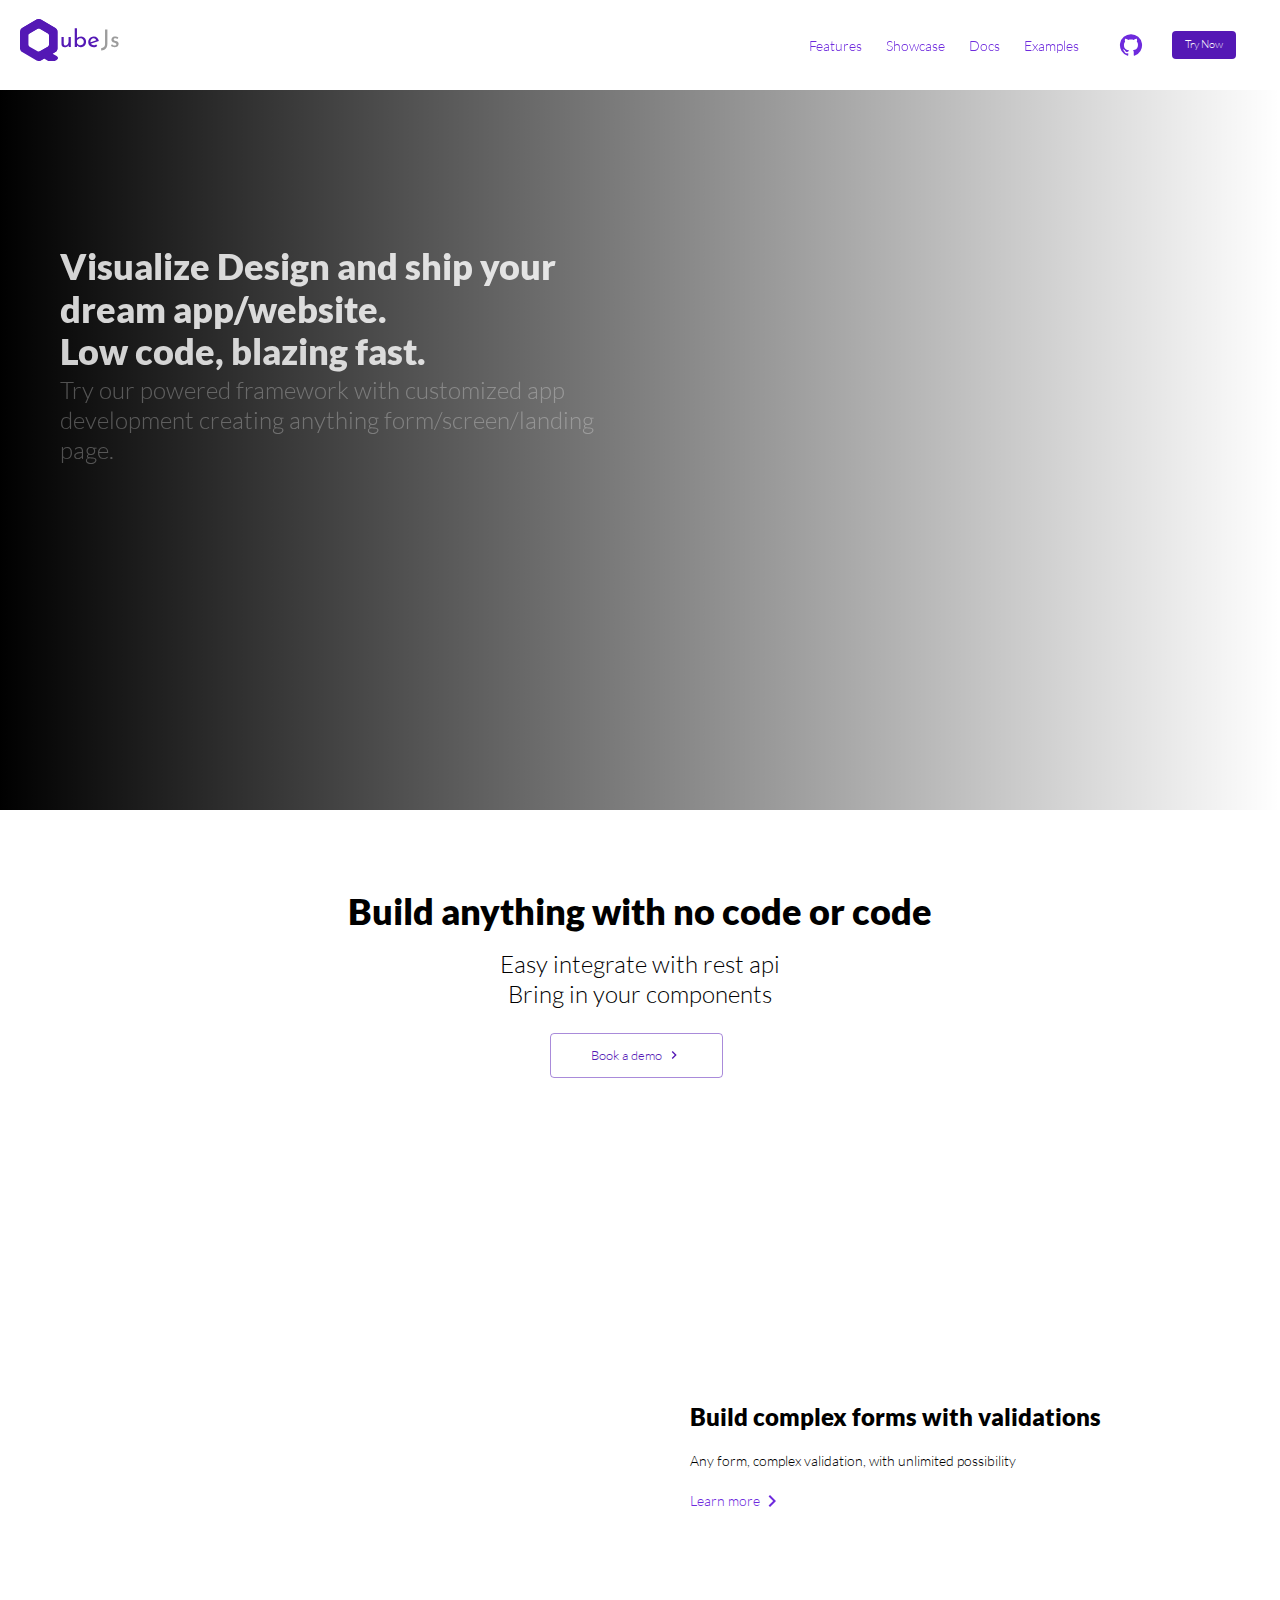
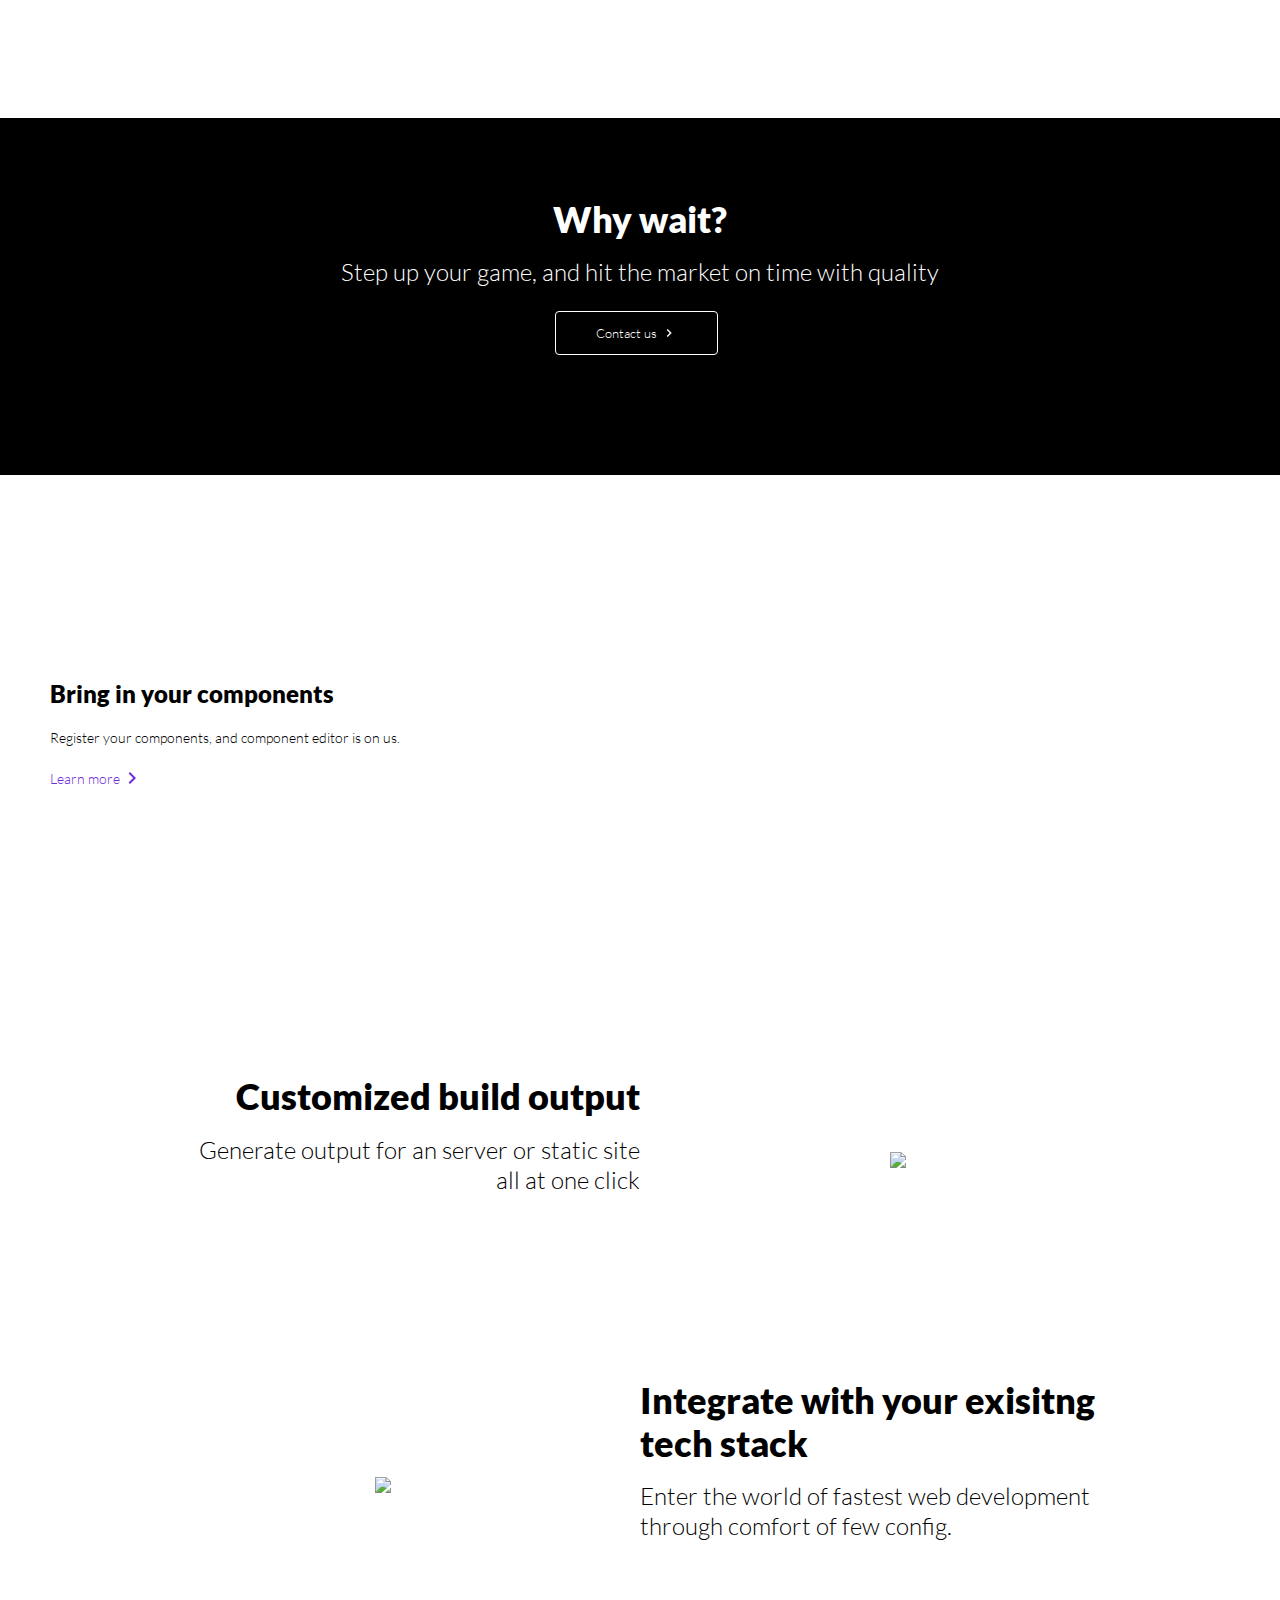
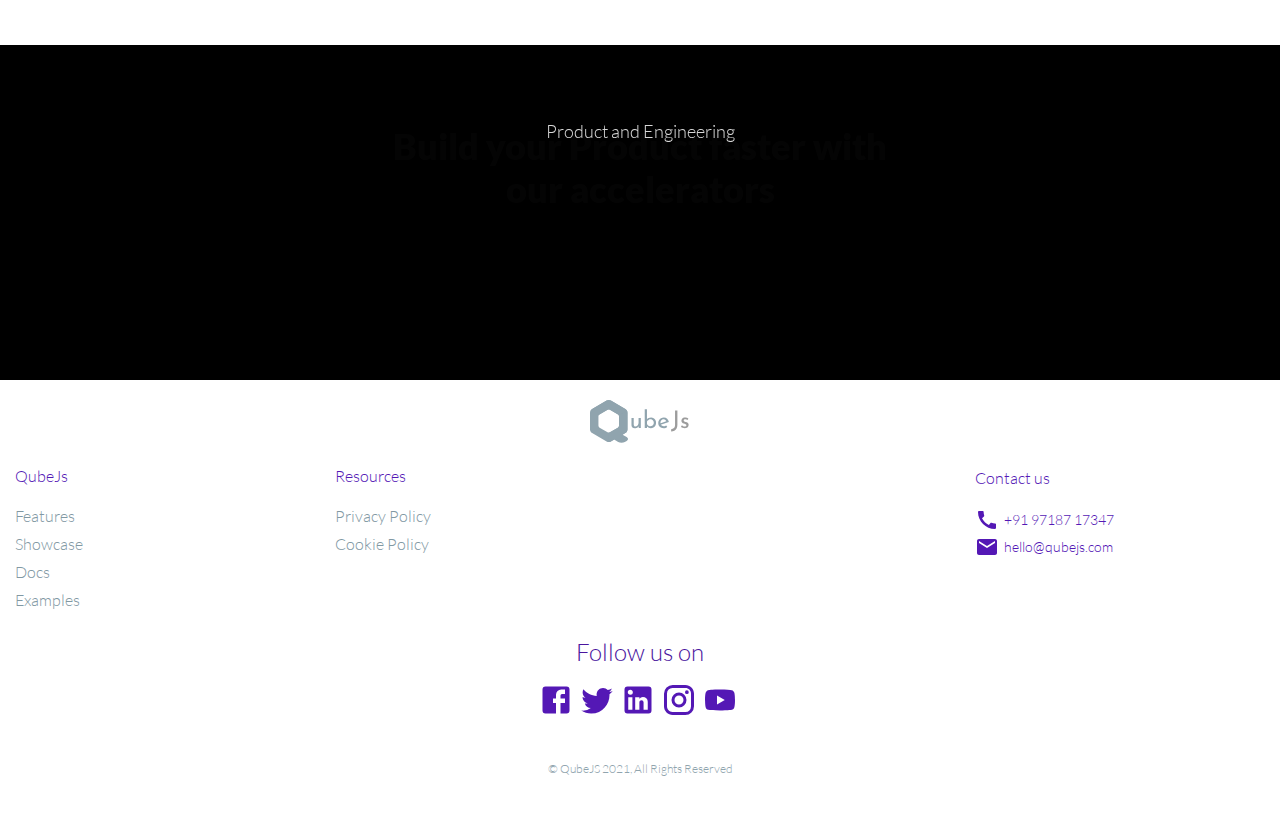
==== commit f52bb09e: "update website" ====
--- a/index.html
+++ b/index.html
@@ -2,11 +2,11 @@
 <html lang="en">
   <head>
     <meta charset="utf-8" />
-    <meta name="viewport" content="width=device-width, initial-scale=1.0"><link rel="shortcut icon" href="favicon-32x32.png" />
+    <meta name="viewport" content="width=device-width, initial-scale=1.0"><link rel="shortcut icon" href="favicon.png" />
     <meta name="theme-color" content="#000000" />
     <base href="/">    
     
-        <script src="env/app-config.js?_cb=0.0.1" ></script>
+        <script src="env/app-config.js?_cb=0.0.0" ></script>
        
 
   
@@ -30,13 +30,15 @@
       Learn how to configure a non-root public URL by running `npm run build`.
     -->
     <title>Qubejs: Examples</title>
-  <link rel="stylesheet" href="styles.0.0.1.css"><link rel="stylesheet" href="main.0.0.1.css"></head>
+  <link rel="stylesheet" href="main.0.0.0.css"></head>
 
   <!-- LOCAL_HTML_REMOVE_START -->
 
   <body>
+
     <!-- LOCAL_HTML_REMOVE_END -->
     <noscript>You need to enable JavaScript to run this app.</noscript>
+
     <div id="root"></div>
     <!--
       This HTML file is a template.
@@ -50,5 +52,5 @@
     -->
     <!-- Keep empty script tag to append build time scripts here-->
     <script></script>
-  <script src="runtime.0.0.1.js" type="module"></script><script src="styles.0.0.1.js" type="module"></script><script src="main.0.0.1.js" type="module"></script></body>
+  <script src="runtime.0.0.0.js" type="module"></script><script src="main.0.0.0.js" type="module"></script></body>
 </html>
--- a/main.0.0.0.css
+++ b/main.0.0.0.css
@@ -0,0 +1,6 @@
+.form-with-white .sq-header__header{font-size:32px;text-align:center}.form-with-white .container-form{height:auto;margin:100px auto 50px}.form-with-white .container-form .sq-content-page__body{background-color:hsla(0,0%,100%,.9);border-radius:8px;box-shadow:0 12px 32px rgba(0,0,0,.08);padding:20px}@media(min-width:768px){.form-with-white .container-form{margin:200px auto 50px}}.bg{background-size:cover;flex-grow:1;overflow:hidden}.sq-content-page__logo{align-items:center;display:flex;justify-content:center;position:absolute;width:100%}.sq-content-page__logo-img{margin-bottom:50px;margin-top:80px;padding:0 15px;width:170px}.hp_404_container,.hp_404_container h3,.hp_404_container p{text-align:center}.hp_404_container .back_button a:hover{color:#fff!important}.sq-template-content{display:flex;height:calc(var(--vh)*100);width:100%}/*!
+ * Bootstrap v4.6.2 (https://getbootstrap.com/)
+ * Copyright 2011-2022 The Bootstrap Authors
+ * Copyright 2011-2022 Twitter, Inc.
+ * Licensed under MIT (https://github.com/twbs/bootstrap/blob/main/LICENSE)
+ */:root{--blue:#3595fc;--indigo:#6610f2;--purple:#6f42c1;--pink:#e83e8c;--red:#dc3545;--orange:#fd7e14;--yellow:#ffc107;--green:#28a745;--teal:#20c997;--cyan:#17a2b8;--white:#fff;--gray:#6c757d;--gray-dark:#343a40;--primary:#5418b5;--secondary:#5a5a5a;--success:#308833;--info:#009df8;--warning:#ffa000;--danger:#d32f2f;--light:#f8f9fa;--dark:#343a40;--breakpoint-xs:0;--breakpoint-sm:576px;--breakpoint-md:768px;--breakpoint-lg:992px;--breakpoint-xl:1200px;--font-family-sans-serif:-apple-system,BlinkMacSystemFont,"Segoe UI",Roboto,"Helvetica Neue",Arial,"Noto Sans",sans-serif,"Apple Color Emoji","Segoe UI Emoji","Segoe UI Symbol","Noto Color Emoji";--font-family-monospace:SFMono-Regular,Menlo,Monaco,Consolas,"Liberation Mono","Courier New",monospace}*,:after,:before{box-sizing:border-box}html{font-family:sans-serif;line-height:1.15;-webkit-text-size-adjust:100%;-webkit-tap-highlight-color:rgba(0,0,0,0)}article,aside,figcaption,figure,footer,header,hgroup,main,nav,section{display:block}body{color:#212529;font-family:-apple-system,BlinkMacSystemFont,Segoe UI,Roboto,Helvetica Neue,Arial,Noto Sans,sans-serif,Apple Color Emoji,Segoe UI Emoji,Segoe UI Symbol,Noto Color Emoji;font-size:1rem;font-weight:400;line-height:1.5;margin:0;text-align:left}[tabindex="-1"]:focus:not(:focus-visible){outline:0!important}hr{box-sizing:content-box;height:0;overflow:visible}h1,h2,h3,h4,h5,h6{margin-bottom:.5rem;margin-top:0}p{margin-bottom:1rem;margin-top:0}abbr[data-original-title],abbr[title]{border-bottom:0;cursor:help;text-decoration:underline;-webkit-text-decoration:underline dotted;text-decoration:underline dotted;-webkit-text-decoration-skip-ink:none;text-decoration-skip-ink:none}address{font-style:normal;line-height:inherit}address,dl,ol,ul{margin-bottom:1rem}dl,ol,ul{margin-top:0}ol ol,ol ul,ul ol,ul ul{margin-bottom:0}dt{font-weight:700}dd{margin-bottom:.5rem;margin-left:0}blockquote{margin:0 0 1rem}b,strong{font-weight:bolder}small{font-size:80%}sub,sup{font-size:75%;line-height:0;position:relative;vertical-align:baseline}sub{bottom:-.25em}sup{top:-.5em}a{background-color:transparent}a:hover{text-decoration:none}a:not([href]):not([class]),a:not([href]):not([class]):hover{color:inherit;text-decoration:none}code,kbd,pre,samp{font-family:SFMono-Regular,Menlo,Monaco,Consolas,Liberation Mono,Courier New,monospace;font-size:1em}pre{margin-bottom:1rem;margin-top:0;overflow:auto;-ms-overflow-style:scrollbar}figure{margin:0 0 1rem}img{border-style:none}img,svg{vertical-align:middle}svg{overflow:hidden}table{border-collapse:collapse}caption{caption-side:bottom;color:#6c757d;padding-bottom:.75rem;padding-top:.75rem;text-align:left}th{text-align:inherit;text-align:-webkit-match-parent}label{display:inline-block;margin-bottom:.5rem}button{border-radius:0}button:focus:not(:focus-visible){outline:0}button,input,optgroup,select,textarea{font-family:inherit;font-size:inherit;line-height:inherit;margin:0}button,input{overflow:visible}button,select{text-transform:none}[role=button]{cursor:pointer}select{word-wrap:normal}[type=button],[type=reset],[type=submit],button{-webkit-appearance:button}[type=button]:not(:disabled),[type=reset]:not(:disabled),[type=submit]:not(:disabled),button:not(:disabled){cursor:pointer}[type=button]::-moz-focus-inner,[type=reset]::-moz-focus-inner,[type=submit]::-moz-focus-inner,button::-moz-focus-inner{border-style:none;padding:0}input[type=checkbox],input[type=radio]{box-sizing:border-box;padding:0}textarea{overflow:auto;resize:vertical}fieldset{border:0;margin:0;min-width:0;padding:0}legend{color:inherit;display:block;font-size:1.5rem;line-height:inherit;margin-bottom:.5rem;max-width:100%;padding:0;white-space:normal;width:100%}progress{vertical-align:baseline}[type=number]::-webkit-inner-spin-button,[type=number]::-webkit-outer-spin-button{height:auto}[type=search]{-webkit-appearance:none;outline-offset:-2px}[type=search]::-webkit-search-decoration{-webkit-appearance:none}::-webkit-file-upload-button{-webkit-appearance:button;font:inherit}output{display:inline-block}summary{cursor:pointer;display:list-item}template{display:none}[hidden]{display:none!important}.h1,.h2,.h3,.h4,.h5,.h6,h1,h2,h3,h4,h5,h6{font-weight:500;line-height:1.2;margin-bottom:.5rem}.h1,h1{font-size:2.5rem}.h2,h2{font-size:2rem}.h3,h3{font-size:1.75rem}.h4,h4{font-size:1.5rem}.h5,h5{font-size:1.25rem}.h6,h6{font-size:1rem}.lead{font-size:1.25rem;font-weight:300}.display-1{font-size:6rem}.display-1,.display-2{font-weight:300;line-height:1.2}.display-2{font-size:5.5rem}.display-3{font-size:4.5rem}.display-3,.display-4{font-weight:300;line-height:1.2}.display-4{font-size:3.5rem}hr{border:0;border-top:1px solid rgba(0,0,0,.1);margin-bottom:1rem;margin-top:1rem}.small,small{font-size:80%;font-weight:400}.mark,mark{background-color:#fcf8e3;padding:.2em}.list-inline,.list-unstyled{list-style:none;padding-left:0}.list-inline-item{display:inline-block}.list-inline-item:not(:last-child){margin-right:.5rem}.initialism{font-size:90%;text-transform:uppercase}.blockquote{font-size:1.25rem;margin-bottom:1rem}.blockquote-footer{color:#6c757d;display:block;font-size:80%}.blockquote-footer:before{content:"— "}.img-fluid,.img-thumbnail{height:auto;max-width:100%}.img-thumbnail{background-color:#fff;border:1px solid #dee2e6;border-radius:.25rem;padding:.25rem}.figure{display:inline-block}.figure-img{line-height:1;margin-bottom:.5rem}.figure-caption{color:#6c757d;font-size:90%}code{color:#e83e8c;font-size:87.5%;word-wrap:break-word}a>code{color:inherit}kbd{background-color:#212529;border-radius:.2rem;color:#fff;font-size:87.5%;padding:.2rem .4rem}kbd kbd{font-size:100%;font-weight:700;padding:0}pre{color:#212529;display:block;font-size:87.5%}pre code{color:inherit;font-size:inherit;word-break:normal}.pre-scrollable{max-height:340px;overflow-y:scroll}.container,.container-fluid,.container-lg,.container-md,.container-sm,.container-xl{margin-left:auto;margin-right:auto;padding-left:15px;padding-right:15px;width:100%}@media(min-width:576px){.container,.container-sm{max-width:540px}}@media(min-width:768px){.container,.container-md,.container-sm{max-width:720px}}@media(min-width:992px){.container,.container-lg,.container-md,.container-sm{max-width:960px}}@media(min-width:1200px){.container,.container-lg,.container-md,.container-sm,.container-xl{max-width:1140px}}.row{display:flex;flex-wrap:wrap;margin-left:-15px;margin-right:-15px}.no-gutters{margin-left:0;margin-right:0}.no-gutters>.col,.no-gutters>[class*=col-]{padding-left:0;padding-right:0}.col,.col-1,.col-10,.col-11,.col-12,.col-2,.col-3,.col-4,.col-5,.col-6,.col-7,.col-8,.col-9,.col-auto,.col-lg,.col-lg-1,.col-lg-10,.col-lg-11,.col-lg-12,.col-lg-2,.col-lg-3,.col-lg-4,.col-lg-5,.col-lg-6,.col-lg-7,.col-lg-8,.col-lg-9,.col-lg-auto,.col-md,.col-md-1,.col-md-10,.col-md-11,.col-md-12,.col-md-2,.col-md-3,.col-md-4,.col-md-5,.col-md-6,.col-md-7,.col-md-8,.col-md-9,.col-md-auto,.col-sm,.col-sm-1,.col-sm-10,.col-sm-11,.col-sm-12,.col-sm-2,.col-sm-3,.col-sm-4,.col-sm-5,.col-sm-6,.col-sm-7,.col-sm-8,.col-sm-9,.col-sm-auto,.col-xl,.col-xl-1,.col-xl-10,.col-xl-11,.col-xl-12,.col-xl-2,.col-xl-3,.col-xl-4,.col-xl-5,.col-xl-6,.col-xl-7,.col-xl-8,.col-xl-9,.col-xl-auto{padding-left:15px;padding-right:15px;position:relative;width:100%}.col{flex-basis:0;flex-grow:1;max-width:100%}.row-cols-1>*{flex:0 0 100%;max-width:100%}.row-cols-2>*{flex:0 0 50%;max-width:50%}.row-cols-3>*{flex:0 0 33.3333333333%;max-width:33.3333333333%}.row-cols-4>*{flex:0 0 25%;max-width:25%}.row-cols-5>*{flex:0 0 20%;max-width:20%}.row-cols-6>*{flex:0 0 16.6666666667%;max-width:16.6666666667%}.col-auto{flex:0 0 auto;max-width:100%;width:auto}.col-1{flex:0 0 8.33333333%;max-width:8.33333333%}.col-2{flex:0 0 16.66666667%;max-width:16.66666667%}.col-3{flex:0 0 25%;max-width:25%}.col-4{flex:0 0 33.33333333%;max-width:33.33333333%}.col-5{flex:0 0 41.66666667%;max-width:41.66666667%}.col-6{flex:0 0 50%;max-width:50%}.col-7{flex:0 0 58.33333333%;max-width:58.33333333%}.col-8{flex:0 0 66.66666667%;max-width:66.66666667%}.col-9{flex:0 0 75%;max-width:75%}.col-10{flex:0 0 83.33333333%;max-width:83.33333333%}.col-11{flex:0 0 91.66666667%;max-width:91.66666667%}.col-12{flex:0 0 100%;max-width:100%}.order-first{order:-1}.order-last{order:13}.order-0{order:0}.order-1{order:1}.order-2{order:2}.order-3{order:3}.order-4{order:4}.order-5{order:5}.order-6{order:6}.order-7{order:7}.order-8{order:8}.order-9{order:9}.order-10{order:10}.order-11{order:11}.order-12{order:12}.offset-1{margin-left:8.33333333%}.offset-2{margin-left:16.66666667%}.offset-3{margin-left:25%}.offset-4{margin-left:33.33333333%}.offset-5{margin-left:41.66666667%}.offset-6{margin-left:50%}.offset-7{margin-left:58.33333333%}.offset-8{margin-left:66.66666667%}.offset-9{margin-left:75%}.offset-10{margin-left:83.33333333%}.offset-11{margin-left:91.66666667%}@media(min-width:576px){.col-sm{flex-basis:0;flex-grow:1;max-width:100%}.row-cols-sm-1>*{flex:0 0 100%;max-width:100%}.row-cols-sm-2>*{flex:0 0 50%;max-width:50%}.row-cols-sm-3>*{flex:0 0 33.3333333333%;max-width:33.3333333333%}.row-cols-sm-4>*{flex:0 0 25%;max-width:25%}.row-cols-sm-5>*{flex:0 0 20%;max-width:20%}.row-cols-sm-6>*{flex:0 0 16.6666666667%;max-width:16.6666666667%}.col-sm-auto{flex:0 0 auto;max-width:100%;width:auto}.col-sm-1{flex:0 0 8.33333333%;max-width:8.33333333%}.col-sm-2{flex:0 0 16.66666667%;max-width:16.66666667%}.col-sm-3{flex:0 0 25%;max-width:25%}.col-sm-4{flex:0 0 33.33333333%;max-width:33.33333333%}.col-sm-5{flex:0 0 41.66666667%;max-width:41.66666667%}.col-sm-6{flex:0 0 50%;max-width:50%}.col-sm-7{flex:0 0 58.33333333%;max-width:58.33333333%}.col-sm-8{flex:0 0 66.66666667%;max-width:66.66666667%}.col-sm-9{flex:0 0 75%;max-width:75%}.col-sm-10{flex:0 0 83.33333333%;max-width:83.33333333%}.col-sm-11{flex:0 0 91.66666667%;max-width:91.66666667%}.col-sm-12{flex:0 0 100%;max-width:100%}.order-sm-first{order:-1}.order-sm-last{order:13}.order-sm-0{order:0}.order-sm-1{order:1}.order-sm-2{order:2}.order-sm-3{order:3}.order-sm-4{order:4}.order-sm-5{order:5}.order-sm-6{order:6}.order-sm-7{order:7}.order-sm-8{order:8}.order-sm-9{order:9}.order-sm-10{order:10}.order-sm-11{order:11}.order-sm-12{order:12}.offset-sm-0{margin-left:0}.offset-sm-1{margin-left:8.33333333%}.offset-sm-2{margin-left:16.66666667%}.offset-sm-3{margin-left:25%}.offset-sm-4{margin-left:33.33333333%}.offset-sm-5{margin-left:41.66666667%}.offset-sm-6{margin-left:50%}.offset-sm-7{margin-left:58.33333333%}.offset-sm-8{margin-left:66.66666667%}.offset-sm-9{margin-left:75%}.offset-sm-10{margin-left:83.33333333%}.offset-sm-11{margin-left:91.66666667%}}@media(min-width:768px){.col-md{flex-basis:0;flex-grow:1;max-width:100%}.row-cols-md-1>*{flex:0 0 100%;max-width:100%}.row-cols-md-2>*{flex:0 0 50%;max-width:50%}.row-cols-md-3>*{flex:0 0 33.3333333333%;max-width:33.3333333333%}.row-cols-md-4>*{flex:0 0 25%;max-width:25%}.row-cols-md-5>*{flex:0 0 20%;max-width:20%}.row-cols-md-6>*{flex:0 0 16.6666666667%;max-width:16.6666666667%}.col-md-auto{flex:0 0 auto;max-width:100%;width:auto}.col-md-1{flex:0 0 8.33333333%;max-width:8.33333333%}.col-md-2{flex:0 0 16.66666667%;max-width:16.66666667%}.col-md-3{flex:0 0 25%;max-width:25%}.col-md-4{flex:0 0 33.33333333%;max-width:33.33333333%}.col-md-5{flex:0 0 41.66666667%;max-width:41.66666667%}.col-md-6{flex:0 0 50%;max-width:50%}.col-md-7{flex:0 0 58.33333333%;max-width:58.33333333%}.col-md-8{flex:0 0 66.66666667%;max-width:66.66666667%}.col-md-9{flex:0 0 75%;max-width:75%}.col-md-10{flex:0 0 83.33333333%;max-width:83.33333333%}.col-md-11{flex:0 0 91.66666667%;max-width:91.66666667%}.col-md-12{flex:0 0 100%;max-width:100%}.order-md-first{order:-1}.order-md-last{order:13}.order-md-0{order:0}.order-md-1{order:1}.order-md-2{order:2}.order-md-3{order:3}.order-md-4{order:4}.order-md-5{order:5}.order-md-6{order:6}.order-md-7{order:7}.order-md-8{order:8}.order-md-9{order:9}.order-md-10{order:10}.order-md-11{order:11}.order-md-12{order:12}.offset-md-0{margin-left:0}.offset-md-1{margin-left:8.33333333%}.offset-md-2{margin-left:16.66666667%}.offset-md-3{margin-left:25%}.offset-md-4{margin-left:33.33333333%}.offset-md-5{margin-left:41.66666667%}.offset-md-6{margin-left:50%}.offset-md-7{margin-left:58.33333333%}.offset-md-8{margin-left:66.66666667%}.offset-md-9{margin-left:75%}.offset-md-10{margin-left:83.33333333%}.offset-md-11{margin-left:91.66666667%}}@media(min-width:992px){.col-lg{flex-basis:0;flex-grow:1;max-width:100%}.row-cols-lg-1>*{flex:0 0 100%;max-width:100%}.row-cols-lg-2>*{flex:0 0 50%;max-width:50%}.row-cols-lg-3>*{flex:0 0 33.3333333333%;max-width:33.3333333333%}.row-cols-lg-4>*{flex:0 0 25%;max-width:25%}.row-cols-lg-5>*{flex:0 0 20%;max-width:20%}.row-cols-lg-6>*{flex:0 0 16.6666666667%;max-width:16.6666666667%}.col-lg-auto{flex:0 0 auto;max-width:100%;width:auto}.col-lg-1{flex:0 0 8.33333333%;max-width:8.33333333%}.col-lg-2{flex:0 0 16.66666667%;max-width:16.66666667%}.col-lg-3{flex:0 0 25%;max-width:25%}.col-lg-4{flex:0 0 33.33333333%;max-width:33.33333333%}.col-lg-5{flex:0 0 41.66666667%;max-width:41.66666667%}.col-lg-6{flex:0 0 50%;max-width:50%}.col-lg-7{flex:0 0 58.33333333%;max-width:58.33333333%}.col-lg-8{flex:0 0 66.66666667%;max-width:66.66666667%}.col-lg-9{flex:0 0 75%;max-width:75%}.col-lg-10{flex:0 0 83.33333333%;max-width:83.33333333%}.col-lg-11{flex:0 0 91.66666667%;max-width:91.66666667%}.col-lg-12{flex:0 0 100%;max-width:100%}.order-lg-first{order:-1}.order-lg-last{order:13}.order-lg-0{order:0}.order-lg-1{order:1}.order-lg-2{order:2}.order-lg-3{order:3}.order-lg-4{order:4}.order-lg-5{order:5}.order-lg-6{order:6}.order-lg-7{order:7}.order-lg-8{order:8}.order-lg-9{order:9}.order-lg-10{order:10}.order-lg-11{order:11}.order-lg-12{order:12}.offset-lg-0{margin-left:0}.offset-lg-1{margin-left:8.33333333%}.offset-lg-2{margin-left:16.66666667%}.offset-lg-3{margin-left:25%}.offset-lg-4{margin-left:33.33333333%}.offset-lg-5{margin-left:41.66666667%}.offset-lg-6{margin-left:50%}.offset-lg-7{margin-left:58.33333333%}.offset-lg-8{margin-left:66.66666667%}.offset-lg-9{margin-left:75%}.offset-lg-10{margin-left:83.33333333%}.offset-lg-11{margin-left:91.66666667%}}@media(min-width:1200px){.col-xl{flex-basis:0;flex-grow:1;max-width:100%}.row-cols-xl-1>*{flex:0 0 100%;max-width:100%}.row-cols-xl-2>*{flex:0 0 50%;max-width:50%}.row-cols-xl-3>*{flex:0 0 33.3333333333%;max-width:33.3333333333%}.row-cols-xl-4>*{flex:0 0 25%;max-width:25%}.row-cols-xl-5>*{flex:0 0 20%;max-width:20%}.row-cols-xl-6>*{flex:0 0 16.6666666667%;max-width:16.6666666667%}.col-xl-auto{flex:0 0 auto;max-width:100%;width:auto}.col-xl-1{flex:0 0 8.33333333%;max-width:8.33333333%}.col-xl-2{flex:0 0 16.66666667%;max-width:16.66666667%}.col-xl-3{flex:0 0 25%;max-width:25%}.col-xl-4{flex:0 0 33.33333333%;max-width:33.33333333%}.col-xl-5{flex:0 0 41.66666667%;max-width:41.66666667%}.col-xl-6{flex:0 0 50%;max-width:50%}.col-xl-7{flex:0 0 58.33333333%;max-width:58.33333333%}.col-xl-8{flex:0 0 66.66666667%;max-width:66.66666667%}.col-xl-9{flex:0 0 75%;max-width:75%}.col-xl-10{flex:0 0 83.33333333%;max-width:83.33333333%}.col-xl-11{flex:0 0 91.66666667%;max-width:91.66666667%}.col-xl-12{flex:0 0 100%;max-width:100%}.order-xl-first{order:-1}.order-xl-last{order:13}.order-xl-0{order:0}.order-xl-1{order:1}.order-xl-2{order:2}.order-xl-3{order:3}.order-xl-4{order:4}.order-xl-5{order:5}.order-xl-6{order:6}.order-xl-7{order:7}.order-xl-8{order:8}.order-xl-9{order:9}.order-xl-10{order:10}.order-xl-11{order:11}.order-xl-12{order:12}.offset-xl-0{margin-left:0}.offset-xl-1{margin-left:8.33333333%}.offset-xl-2{margin-left:16.66666667%}.offset-xl-3{margin-left:25%}.offset-xl-4{margin-left:33.33333333%}.offset-xl-5{margin-left:41.66666667%}.offset-xl-6{margin-left:50%}.offset-xl-7{margin-left:58.33333333%}.offset-xl-8{margin-left:66.66666667%}.offset-xl-9{margin-left:75%}.offset-xl-10{margin-left:83.33333333%}.offset-xl-11{margin-left:91.66666667%}}.table{color:#212529;margin-bottom:1rem;width:100%}.table td,.table th{border-top:1px solid #dee2e6;padding:.75rem;vertical-align:top}.table thead th{border-bottom:2px solid #dee2e6;vertical-align:bottom}.table tbody+tbody{border-top:2px solid #dee2e6}.table-sm td,.table-sm th{padding:.3rem}.table-bordered,.table-bordered td,.table-bordered th{border:1px solid #dee2e6}.table-bordered thead td,.table-bordered thead th{border-bottom-width:2px}.table-borderless tbody+tbody,.table-borderless td,.table-borderless th,.table-borderless thead th{border:0}.table-striped tbody tr:nth-of-type(odd){background-color:rgba(0,0,0,.05)}.table-hover tbody tr:hover{background-color:rgba(0,0,0,.075);color:#212529}.table-primary,.table-primary>td,.table-primary>th{background-color:#cfbeea}.table-primary tbody+tbody,.table-primary td,.table-primary th,.table-primary thead th{border-color:#a687d9}.table-hover .table-primary:hover,.table-hover .table-primary:hover>td,.table-hover .table-primary:hover>th{background-color:#c1abe4}.table-secondary,.table-secondary>td,.table-secondary>th{background-color:#d1d1d1}.table-secondary tbody+tbody,.table-secondary td,.table-secondary th,.table-secondary thead th{border-color:#a9a9a9}.table-hover .table-secondary:hover,.table-hover .table-secondary:hover>td,.table-hover .table-secondary:hover>th{background-color:#c4c4c4}.table-success,.table-success>td,.table-success>th{background-color:#c5dec6}.table-success tbody+tbody,.table-success td,.table-success th,.table-success thead th{border-color:#93c195}.table-hover .table-success:hover,.table-hover .table-success:hover>td,.table-hover .table-success:hover>th{background-color:#b5d5b6}.table-info,.table-info>td,.table-info>th{background-color:#b8e4fd}.table-info tbody+tbody,.table-info td,.table-info th,.table-info thead th{border-color:#7accfb}.table-hover .table-info:hover,.table-hover .table-info:hover>td,.table-hover .table-info:hover>th{background-color:#9fdbfc}.table-warning,.table-warning>td,.table-warning>th{background-color:#ffe4b8}.table-warning tbody+tbody,.table-warning td,.table-warning th,.table-warning thead th{border-color:#ffce7a}.table-hover .table-warning:hover,.table-hover .table-warning:hover>td,.table-hover .table-warning:hover>th{background-color:#ffda9f}.table-danger,.table-danger>td,.table-danger>th{background-color:#f3c5c5}.table-danger tbody+tbody,.table-danger td,.table-danger th,.table-danger thead th{border-color:#e89393}.table-hover .table-danger:hover,.table-hover .table-danger:hover>td,.table-hover .table-danger:hover>th{background-color:#efb0b0}.table-light,.table-light>td,.table-light>th{background-color:#fdfdfe}.table-light tbody+tbody,.table-light td,.table-light th,.table-light thead th{border-color:#fbfcfc}.table-hover .table-light:hover,.table-hover .table-light:hover>td,.table-hover .table-light:hover>th{background-color:#ececf6}.table-dark,.table-dark>td,.table-dark>th{background-color:#c6c8ca}.table-dark tbody+tbody,.table-dark td,.table-dark th,.table-dark thead th{border-color:#95999c}.table-hover .table-dark:hover,.table-hover .table-dark:hover>td,.table-hover .table-dark:hover>th{background-color:#b9bbbe}.table-active,.table-active>td,.table-active>th,.table-hover .table-active:hover,.table-hover .table-active:hover>td,.table-hover .table-active:hover>th{background-color:rgba(0,0,0,.075)}.table .thead-dark th{background-color:#343a40;border-color:#454d55;color:#fff}.table .thead-light th{background-color:#e9ecef;border-color:#dee2e6;color:#495057}.table-dark{background-color:#343a40;color:#fff}.table-dark td,.table-dark th,.table-dark thead th{border-color:#454d55}.table-dark.table-bordered{border:0}.table-dark.table-striped tbody tr:nth-of-type(odd){background-color:hsla(0,0%,100%,.05)}.table-dark.table-hover tbody tr:hover{background-color:hsla(0,0%,100%,.075);color:#fff}@media(max-width:575.98px){.table-responsive-sm{display:block;overflow-x:auto;width:100%;-webkit-overflow-scrolling:touch}.table-responsive-sm>.table-bordered{border:0}}@media(max-width:767.98px){.table-responsive-md{display:block;overflow-x:auto;width:100%;-webkit-overflow-scrolling:touch}.table-responsive-md>.table-bordered{border:0}}@media(max-width:991.98px){.table-responsive-lg{display:block;overflow-x:auto;width:100%;-webkit-overflow-scrolling:touch}.table-responsive-lg>.table-bordered{border:0}}@media(max-width:1199.98px){.table-responsive-xl{display:block;overflow-x:auto;width:100%;-webkit-overflow-scrolling:touch}.table-responsive-xl>.table-bordered{border:0}}.table-responsive{display:block;overflow-x:auto;width:100%;-webkit-overflow-scrolling:touch}.table-responsive>.table-bordered{border:0}.form-control{background-clip:padding-box;background-color:#fff;border:1px solid #ced4da;border-radius:.25rem;color:#495057;display:block;font-size:1rem;font-weight:400;height:calc(1.5em + .75rem + 2px);line-height:1.5;padding:.375rem .75rem;transition:border-color .15s ease-in-out,box-shadow .15s ease-in-out;width:100%}@media(prefers-reduced-motion:reduce){.form-control{transition:none}}.form-control::-ms-expand{background-color:transparent;border:0}.form-control:focus{background-color:#fff;border-color:#b3d7fe;box-shadow:0 0 0 .2rem rgba(53,149,252,.25);color:#495057;outline:0}.form-control::-moz-placeholder{color:#6c757d;opacity:1}.form-control::placeholder{color:#6c757d;opacity:1}.form-control:disabled,.form-control[readonly]{background-color:#e9ecef;opacity:1}input[type=date].form-control,input[type=datetime-local].form-control,input[type=month].form-control,input[type=time].form-control{-webkit-appearance:none;-moz-appearance:none;appearance:none}select.form-control:-moz-focusring{color:transparent;text-shadow:0 0 0 #495057}select.form-control:focus::-ms-value{background-color:#fff;color:#495057}.form-control-file,.form-control-range{display:block;width:100%}.col-form-label{font-size:inherit;line-height:1.5;margin-bottom:0;padding-bottom:calc(.375rem + 1px);padding-top:calc(.375rem + 1px)}.col-form-label-lg{font-size:1.25rem;line-height:1.5;padding-bottom:calc(.5rem + 1px);padding-top:calc(.5rem + 1px)}.col-form-label-sm{font-size:.875rem;line-height:1.5;padding-bottom:calc(.25rem + 1px);padding-top:calc(.25rem + 1px)}.form-control-plaintext{background-color:transparent;border:solid transparent;border-width:1px 0;color:#212529;display:block;font-size:1rem;line-height:1.5;margin-bottom:0;padding:.375rem 0;width:100%}.form-control-plaintext.form-control-lg,.form-control-plaintext.form-control-sm{padding-left:0;padding-right:0}.form-control-sm{border-radius:.2rem;font-size:.875rem;height:calc(1.5em + .5rem + 2px);line-height:1.5;padding:.25rem .5rem}.form-control-lg{border-radius:.3rem;font-size:1.25rem;height:calc(1.5em + 1rem + 2px);line-height:1.5;padding:.5rem 1rem}select.form-control[multiple],select.form-control[size],textarea.form-control{height:auto}.form-group{margin-bottom:1rem}.form-text{display:block;margin-top:.25rem}.form-row{display:flex;flex-wrap:wrap;margin-left:-5px;margin-right:-5px}.form-row>.col,.form-row>[class*=col-]{padding-left:5px;padding-right:5px}.form-check{display:block;padding-left:1.25rem;position:relative}.form-check-input{margin-left:-1.25rem;margin-top:.3rem;position:absolute}.form-check-input:disabled~.form-check-label,.form-check-input[disabled]~.form-check-label{color:#6c757d}.form-check-label{margin-bottom:0}.form-check-inline{align-items:center;display:inline-flex;margin-right:.75rem;padding-left:0}.form-check-inline .form-check-input{margin-left:0;margin-right:.3125rem;margin-top:0;position:static}.valid-feedback{color:#28a745;display:none;font-size:80%;margin-top:.25rem;width:100%}.valid-tooltip{background-color:rgba(40,167,69,.9);border-radius:.25rem;color:#fff;display:none;font-size:.875rem;left:0;line-height:1.5;margin-top:.1rem;max-width:100%;padding:.25rem .5rem;position:absolute;top:100%;z-index:5}.form-row>.col>.valid-tooltip,.form-row>[class*=col-]>.valid-tooltip{left:5px}.is-valid~.valid-feedback,.is-valid~.valid-tooltip,.was-validated :valid~.valid-feedback,.was-validated :valid~.valid-tooltip{display:block}.form-control.is-valid,.was-validated .form-control:valid{background-image:url("data:image/svg+xml;charset=utf-8,%3Csvg xmlns='http://www.w3.org/2000/svg' width='8' height='8'%3E%3Cpath fill='%2328a745' d='M2.3 6.73.6 4.53c-.4-1.04.46-1.4 1.1-.8l1.1 1.4 3.4-3.8c.6-.63 1.6-.27 1.2.7l-4 4.6c-.43.5-.8.4-1.1.1'/%3E%3C/svg%3E");background-position:right calc(.375em + .1875rem) center;background-repeat:no-repeat;background-size:calc(.75em + .375rem) calc(.75em + .375rem);border-color:#28a745;padding-right:calc(1.5em + .75rem)!important}.form-control.is-valid:focus,.was-validated .form-control:valid:focus{border-color:#28a745;box-shadow:0 0 0 .2rem rgba(40,167,69,.25)}.was-validated select.form-control:valid,select.form-control.is-valid{background-position:right 1.5rem center;padding-right:3rem!important}.was-validated textarea.form-control:valid,textarea.form-control.is-valid{background-position:top calc(.375em + .1875rem) right calc(.375em + .1875rem);padding-right:calc(1.5em + .75rem)}.custom-select.is-valid,.was-validated .custom-select:valid{background:url("data:image/svg+xml;charset=utf-8,%3Csvg xmlns='http://www.w3.org/2000/svg' width='4' height='5'%3E%3Cpath fill='%23343a40' d='M2 0 0 2h4zm0 5L0 3h4z'/%3E%3C/svg%3E") no-repeat right .75rem center/8px 10px,#fff url("data:image/svg+xml;charset=utf-8,%3Csvg xmlns='http://www.w3.org/2000/svg' width='8' height='8'%3E%3Cpath fill='%2328a745' d='M2.3 6.73.6 4.53c-.4-1.04.46-1.4 1.1-.8l1.1 1.4 3.4-3.8c.6-.63 1.6-.27 1.2.7l-4 4.6c-.43.5-.8.4-1.1.1'/%3E%3C/svg%3E") center right 1.75rem/calc(.75em + .375rem) calc(.75em + .375rem) no-repeat;border-color:#28a745;padding-right:calc(.75em + 2.3125rem)!important}.custom-select.is-valid:focus,.was-validated .custom-select:valid:focus{border-color:#28a745;box-shadow:0 0 0 .2rem rgba(40,167,69,.25)}.form-check-input.is-valid~.form-check-label,.was-validated .form-check-input:valid~.form-check-label{color:#28a745}.form-check-input.is-valid~.valid-feedback,.form-check-input.is-valid~.valid-tooltip,.was-validated .form-check-input:valid~.valid-feedback,.was-validated .form-check-input:valid~.valid-tooltip{display:block}.custom-control-input.is-valid~.custom-control-label,.was-validated .custom-control-input:valid~.custom-control-label{color:#28a745}.custom-control-input.is-valid~.custom-control-label:before,.was-validated .custom-control-input:valid~.custom-control-label:before{border-color:#28a745}.custom-control-input.is-valid:checked~.custom-control-label:before,.was-validated .custom-control-input:valid:checked~.custom-control-label:before{background-color:#34ce57;border-color:#34ce57}.custom-control-input.is-valid:focus~.custom-control-label:before,.was-validated .custom-control-input:valid:focus~.custom-control-label:before{box-shadow:0 0 0 .2rem rgba(40,167,69,.25)}.custom-control-input.is-valid:focus:not(:checked)~.custom-control-label:before,.was-validated .custom-control-input:valid:focus:not(:checked)~.custom-control-label:before{border-color:#28a745}.custom-file-input.is-valid~.custom-file-label,.was-validated .custom-file-input:valid~.custom-file-label{border-color:#28a745}.custom-file-input.is-valid:focus~.custom-file-label,.was-validated .custom-file-input:valid:focus~.custom-file-label{border-color:#28a745;box-shadow:0 0 0 .2rem rgba(40,167,69,.25)}.invalid-feedback{color:#dc3545;display:none;font-size:80%;margin-top:.25rem;width:100%}.invalid-tooltip{background-color:rgba(220,53,69,.9);border-radius:.25rem;color:#fff;display:none;font-size:.875rem;left:0;line-height:1.5;margin-top:.1rem;max-width:100%;padding:.25rem .5rem;position:absolute;top:100%;z-index:5}.form-row>.col>.invalid-tooltip,.form-row>[class*=col-]>.invalid-tooltip{left:5px}.is-invalid~.invalid-feedback,.is-invalid~.invalid-tooltip,.was-validated :invalid~.invalid-feedback,.was-validated :invalid~.invalid-tooltip{display:block}.form-control.is-invalid,.was-validated .form-control:invalid{background-image:url("data:image/svg+xml;charset=utf-8,%3Csvg xmlns='http://www.w3.org/2000/svg' width='12' height='12' fill='none' stroke='%23dc3545'%3E%3Ccircle cx='6' cy='6' r='4.5'/%3E%3Cpath stroke-linejoin='round' d='M5.8 3.6h.4L6 6.5z'/%3E%3Ccircle cx='6' cy='8.2' r='.6' fill='%23dc3545' stroke='none'/%3E%3C/svg%3E");background-position:right calc(.375em + .1875rem) center;background-repeat:no-repeat;background-size:calc(.75em + .375rem) calc(.75em + .375rem);border-color:#dc3545;padding-right:calc(1.5em + .75rem)!important}.form-control.is-invalid:focus,.was-validated .form-control:invalid:focus{border-color:#dc3545;box-shadow:0 0 0 .2rem rgba(220,53,69,.25)}.was-validated select.form-control:invalid,select.form-control.is-invalid{background-position:right 1.5rem center;padding-right:3rem!important}.was-validated textarea.form-control:invalid,textarea.form-control.is-invalid{background-position:top calc(.375em + .1875rem) right calc(.375em + .1875rem);padding-right:calc(1.5em + .75rem)}.custom-select.is-invalid,.was-validated .custom-select:invalid{background:url("data:image/svg+xml;charset=utf-8,%3Csvg xmlns='http://www.w3.org/2000/svg' width='4' height='5'%3E%3Cpath fill='%23343a40' d='M2 0 0 2h4zm0 5L0 3h4z'/%3E%3C/svg%3E") no-repeat right .75rem center/8px 10px,#fff url("data:image/svg+xml;charset=utf-8,%3Csvg xmlns='http://www.w3.org/2000/svg' width='12' height='12' fill='none' stroke='%23dc3545'%3E%3Ccircle cx='6' cy='6' r='4.5'/%3E%3Cpath stroke-linejoin='round' d='M5.8 3.6h.4L6 6.5z'/%3E%3Ccircle cx='6' cy='8.2' r='.6' fill='%23dc3545' stroke='none'/%3E%3C/svg%3E") center right 1.75rem/calc(.75em + .375rem) calc(.75em + .375rem) no-repeat;border-color:#dc3545;padding-right:calc(.75em + 2.3125rem)!important}.custom-select.is-invalid:focus,.was-validated .custom-select:invalid:focus{border-color:#dc3545;box-shadow:0 0 0 .2rem rgba(220,53,69,.25)}.form-check-input.is-invalid~.form-check-label,.was-validated .form-check-input:invalid~.form-check-label{color:#dc3545}.form-check-input.is-invalid~.invalid-feedback,.form-check-input.is-invalid~.invalid-tooltip,.was-validated .form-check-input:invalid~.invalid-feedback,.was-validated .form-check-input:invalid~.invalid-tooltip{display:block}.custom-control-input.is-invalid~.custom-control-label,.was-validated .custom-control-input:invalid~.custom-control-label{color:#dc3545}.custom-control-input.is-invalid~.custom-control-label:before,.was-validated .custom-control-input:invalid~.custom-control-label:before{border-color:#dc3545}.custom-control-input.is-invalid:checked~.custom-control-label:before,.was-validated .custom-control-input:invalid:checked~.custom-control-label:before{background-color:#e4606d;border-color:#e4606d}.custom-control-input.is-invalid:focus~.custom-control-label:before,.was-validated .custom-control-input:invalid:focus~.custom-control-label:before{box-shadow:0 0 0 .2rem rgba(220,53,69,.25)}.custom-control-input.is-invalid:focus:not(:checked)~.custom-control-label:before,.was-validated .custom-control-input:invalid:focus:not(:checked)~.custom-control-label:before{border-color:#dc3545}.custom-file-input.is-invalid~.custom-file-label,.was-validated .custom-file-input:invalid~.custom-file-label{border-color:#dc3545}.custom-file-input.is-invalid:focus~.custom-file-label,.was-validated .custom-file-input:invalid:focus~.custom-file-label{border-color:#dc3545;box-shadow:0 0 0 .2rem rgba(220,53,69,.25)}.form-inline{align-items:center;display:flex;flex-flow:row wrap}.form-inline .form-check{width:100%}@media(min-width:576px){.form-inline label{justify-content:center}.form-inline .form-group,.form-inline label{align-items:center;display:flex;margin-bottom:0}.form-inline .form-group{flex:0 0 auto;flex-flow:row wrap}.form-inline .form-control{display:inline-block;vertical-align:middle;width:auto}.form-inline .form-control-plaintext{display:inline-block}.form-inline .custom-select,.form-inline .input-group{width:auto}.form-inline .form-check{align-items:center;display:flex;justify-content:center;padding-left:0;width:auto}.form-inline .form-check-input{flex-shrink:0;margin-left:0;margin-right:.25rem;margin-top:0;position:relative}.form-inline .custom-control{align-items:center;justify-content:center}.form-inline .custom-control-label{margin-bottom:0}}.btn{background-color:transparent;border:1px solid transparent;border-radius:.25rem;color:#212529;display:inline-block;font-size:1rem;font-weight:400;line-height:1.5;padding:.375rem .75rem;text-align:center;transition:color .15s ease-in-out,background-color .15s ease-in-out,border-color .15s ease-in-out,box-shadow .15s ease-in-out;-webkit-user-select:none;-moz-user-select:none;user-select:none;vertical-align:middle}@media(prefers-reduced-motion:reduce){.btn{transition:none}}.btn:hover{color:#212529;text-decoration:none}.btn.focus,.btn:focus{box-shadow:0 0 0 .2rem rgba(53,149,252,.25);outline:0}.btn.disabled,.btn:disabled{opacity:.65}.btn:not(:disabled):not(.disabled){cursor:pointer}a.btn.disabled,fieldset:disabled a.btn{pointer-events:none}.btn-primary{background-color:#5418b5;border-color:#5418b5;color:#fff}.btn-primary.focus,.btn-primary:focus,.btn-primary:hover{background-color:#441493;border-color:#3f1288;color:#fff}.btn-primary.focus,.btn-primary:focus{box-shadow:0 0 0 .2rem rgba(110,59,192,.5)}.btn-primary.disabled,.btn-primary:disabled{background-color:#5418b5;border-color:#5418b5;color:#fff}.btn-primary:not(:disabled):not(.disabled).active,.btn-primary:not(:disabled):not(.disabled):active,.show>.btn-primary.dropdown-toggle{background-color:#3f1288;border-color:#3a117d;color:#fff}.btn-primary:not(:disabled):not(.disabled).active:focus,.btn-primary:not(:disabled):not(.disabled):active:focus,.show>.btn-primary.dropdown-toggle:focus{box-shadow:0 0 0 .2rem rgba(110,59,192,.5)}.btn-secondary{background-color:#5a5a5a;border-color:#5a5a5a;color:#fff}.btn-secondary.focus,.btn-secondary:focus,.btn-secondary:hover{background-color:#474747;border-color:#414141;color:#fff}.btn-secondary.focus,.btn-secondary:focus{box-shadow:0 0 0 .2rem hsla(0,0%,45%,.5)}.btn-secondary.disabled,.btn-secondary:disabled{background-color:#5a5a5a;border-color:#5a5a5a;color:#fff}.btn-secondary:not(:disabled):not(.disabled).active,.btn-secondary:not(:disabled):not(.disabled):active,.show>.btn-secondary.dropdown-toggle{background-color:#414141;border-color:#3a3a3a;color:#fff}.btn-secondary:not(:disabled):not(.disabled).active:focus,.btn-secondary:not(:disabled):not(.disabled):active:focus,.show>.btn-secondary.dropdown-toggle:focus{box-shadow:0 0 0 .2rem hsla(0,0%,45%,.5)}.btn-success{background-color:#308833;border-color:#308833;color:#fff}.btn-success.focus,.btn-success:focus,.btn-success:hover{background-color:#266c28;border-color:#236225;color:#fff}.btn-success.focus,.btn-success:focus{box-shadow:0 0 0 .2rem rgba(79,154,82,.5)}.btn-success.disabled,.btn-success:disabled{background-color:#308833;border-color:#308833;color:#fff}.btn-success:not(:disabled):not(.disabled).active,.btn-success:not(:disabled):not(.disabled):active,.show>.btn-success.dropdown-toggle{background-color:#236225;border-color:#1f5921;color:#fff}.btn-success:not(:disabled):not(.disabled).active:focus,.btn-success:not(:disabled):not(.disabled):active:focus,.show>.btn-success.dropdown-toggle:focus{box-shadow:0 0 0 .2rem rgba(79,154,82,.5)}.btn-info{background-color:#009df8;border-color:#009df8;color:#fff}.btn-info.focus,.btn-info:focus,.btn-info:hover{background-color:#0085d2;border-color:#007dc5;color:#fff}.btn-info.focus,.btn-info:focus{box-shadow:0 0 0 .2rem rgba(38,172,249,.5)}.btn-info.disabled,.btn-info:disabled{background-color:#009df8;border-color:#009df8;color:#fff}.btn-info:not(:disabled):not(.disabled).active,.btn-info:not(:disabled):not(.disabled):active,.show>.btn-info.dropdown-toggle{background-color:#007dc5;border-color:#0075b8;color:#fff}.btn-info:not(:disabled):not(.disabled).active:focus,.btn-info:not(:disabled):not(.disabled):active:focus,.show>.btn-info.dropdown-toggle:focus{box-shadow:0 0 0 .2rem rgba(38,172,249,.5)}.btn-warning{background-color:#ffa000;border-color:#ffa000;color:#212529}.btn-warning.focus,.btn-warning:focus,.btn-warning:hover{background-color:#d98800;border-color:#cc8000;color:#fff}.btn-warning.focus,.btn-warning:focus{box-shadow:0 0 0 .2rem rgba(222,142,6,.5)}.btn-warning.disabled,.btn-warning:disabled{background-color:#ffa000;border-color:#ffa000;color:#212529}.btn-warning:not(:disabled):not(.disabled).active,.btn-warning:not(:disabled):not(.disabled):active,.show>.btn-warning.dropdown-toggle{background-color:#cc8000;border-color:#bf7800;color:#fff}.btn-warning:not(:disabled):not(.disabled).active:focus,.btn-warning:not(:disabled):not(.disabled):active:focus,.show>.btn-warning.dropdown-toggle:focus{box-shadow:0 0 0 .2rem rgba(222,142,6,.5)}.btn-danger{background-color:#d32f2f;border-color:#d32f2f;color:#fff}.btn-danger.focus,.btn-danger:focus,.btn-danger:hover{background-color:#b52626;border-color:#ab2424;color:#fff}.btn-danger.focus,.btn-danger:focus{box-shadow:0 0 0 .2rem rgba(218,78,78,.5)}.btn-danger.disabled,.btn-danger:disabled{background-color:#d32f2f;border-color:#d32f2f;color:#fff}.btn-danger:not(:disabled):not(.disabled).active,.btn-danger:not(:disabled):not(.disabled):active,.show>.btn-danger.dropdown-toggle{background-color:#ab2424;border-color:#a02222;color:#fff}.btn-danger:not(:disabled):not(.disabled).active:focus,.btn-danger:not(:disabled):not(.disabled):active:focus,.show>.btn-danger.dropdown-toggle:focus{box-shadow:0 0 0 .2rem rgba(218,78,78,.5)}.btn-light{background-color:#f8f9fa;border-color:#f8f9fa;color:#212529}.btn-light.focus,.btn-light:focus,.btn-light:hover{background-color:#e2e6ea;border-color:#dae0e5;color:#212529}.btn-light.focus,.btn-light:focus{box-shadow:0 0 0 .2rem hsla(220,4%,85%,.5)}.btn-light.disabled,.btn-light:disabled{background-color:#f8f9fa;border-color:#f8f9fa;color:#212529}.btn-light:not(:disabled):not(.disabled).active,.btn-light:not(:disabled):not(.disabled):active,.show>.btn-light.dropdown-toggle{background-color:#dae0e5;border-color:#d3d9df;color:#212529}.btn-light:not(:disabled):not(.disabled).active:focus,.btn-light:not(:disabled):not(.disabled):active:focus,.show>.btn-light.dropdown-toggle:focus{box-shadow:0 0 0 .2rem hsla(220,4%,85%,.5)}.btn-dark{background-color:#343a40;border-color:#343a40;color:#fff}.btn-dark.focus,.btn-dark:focus,.btn-dark:hover{background-color:#23272b;border-color:#1d2124;color:#fff}.btn-dark.focus,.btn-dark:focus{box-shadow:0 0 0 .2rem rgba(82,88,93,.5)}.btn-dark.disabled,.btn-dark:disabled{background-color:#343a40;border-color:#343a40;color:#fff}.btn-dark:not(:disabled):not(.disabled).active,.btn-dark:not(:disabled):not(.disabled):active,.show>.btn-dark.dropdown-toggle{background-color:#1d2124;border-color:#171a1d;color:#fff}.btn-dark:not(:disabled):not(.disabled).active:focus,.btn-dark:not(:disabled):not(.disabled):active:focus,.show>.btn-dark.dropdown-toggle:focus{box-shadow:0 0 0 .2rem rgba(82,88,93,.5)}.btn-outline-primary{border-color:#5418b5;color:#5418b5}.btn-outline-primary:hover{background-color:#5418b5;border-color:#5418b5;color:#fff}.btn-outline-primary.focus,.btn-outline-primary:focus{box-shadow:0 0 0 .2rem rgba(84,24,181,.5)}.btn-outline-primary.disabled,.btn-outline-primary:disabled{background-color:transparent;color:#5418b5}.btn-outline-primary:not(:disabled):not(.disabled).active,.btn-outline-primary:not(:disabled):not(.disabled):active,.show>.btn-outline-primary.dropdown-toggle{background-color:#5418b5;border-color:#5418b5;color:#fff}.btn-outline-primary:not(:disabled):not(.disabled).active:focus,.btn-outline-primary:not(:disabled):not(.disabled):active:focus,.show>.btn-outline-primary.dropdown-toggle:focus{box-shadow:0 0 0 .2rem rgba(84,24,181,.5)}.btn-outline-secondary{border-color:#5a5a5a;color:#5a5a5a}.btn-outline-secondary:hover{background-color:#5a5a5a;border-color:#5a5a5a;color:#fff}.btn-outline-secondary.focus,.btn-outline-secondary:focus{box-shadow:0 0 0 .2rem rgba(90,90,90,.5)}.btn-outline-secondary.disabled,.btn-outline-secondary:disabled{background-color:transparent;color:#5a5a5a}.btn-outline-secondary:not(:disabled):not(.disabled).active,.btn-outline-secondary:not(:disabled):not(.disabled):active,.show>.btn-outline-secondary.dropdown-toggle{background-color:#5a5a5a;border-color:#5a5a5a;color:#fff}.btn-outline-secondary:not(:disabled):not(.disabled).active:focus,.btn-outline-secondary:not(:disabled):not(.disabled):active:focus,.show>.btn-outline-secondary.dropdown-toggle:focus{box-shadow:0 0 0 .2rem rgba(90,90,90,.5)}.btn-outline-success{border-color:#308833;color:#308833}.btn-outline-success:hover{background-color:#308833;border-color:#308833;color:#fff}.btn-outline-success.focus,.btn-outline-success:focus{box-shadow:0 0 0 .2rem rgba(48,136,51,.5)}.btn-outline-success.disabled,.btn-outline-success:disabled{background-color:transparent;color:#308833}.btn-outline-success:not(:disabled):not(.disabled).active,.btn-outline-success:not(:disabled):not(.disabled):active,.show>.btn-outline-success.dropdown-toggle{background-color:#308833;border-color:#308833;color:#fff}.btn-outline-success:not(:disabled):not(.disabled).active:focus,.btn-outline-success:not(:disabled):not(.disabled):active:focus,.show>.btn-outline-success.dropdown-toggle:focus{box-shadow:0 0 0 .2rem rgba(48,136,51,.5)}.btn-outline-info{border-color:#009df8;color:#009df8}.btn-outline-info:hover{background-color:#009df8;border-color:#009df8;color:#fff}.btn-outline-info.focus,.btn-outline-info:focus{box-shadow:0 0 0 .2rem rgba(0,157,248,.5)}.btn-outline-info.disabled,.btn-outline-info:disabled{background-color:transparent;color:#009df8}.btn-outline-info:not(:disabled):not(.disabled).active,.btn-outline-info:not(:disabled):not(.disabled):active,.show>.btn-outline-info.dropdown-toggle{background-color:#009df8;border-color:#009df8;color:#fff}.btn-outline-info:not(:disabled):not(.disabled).active:focus,.btn-outline-info:not(:disabled):not(.disabled):active:focus,.show>.btn-outline-info.dropdown-toggle:focus{box-shadow:0 0 0 .2rem rgba(0,157,248,.5)}.btn-outline-warning{border-color:#ffa000;color:#ffa000}.btn-outline-warning:hover{background-color:#ffa000;border-color:#ffa000;color:#212529}.btn-outline-warning.focus,.btn-outline-warning:focus{box-shadow:0 0 0 .2rem rgba(255,160,0,.5)}.btn-outline-warning.disabled,.btn-outline-warning:disabled{background-color:transparent;color:#ffa000}.btn-outline-warning:not(:disabled):not(.disabled).active,.btn-outline-warning:not(:disabled):not(.disabled):active,.show>.btn-outline-warning.dropdown-toggle{background-color:#ffa000;border-color:#ffa000;color:#212529}.btn-outline-warning:not(:disabled):not(.disabled).active:focus,.btn-outline-warning:not(:disabled):not(.disabled):active:focus,.show>.btn-outline-warning.dropdown-toggle:focus{box-shadow:0 0 0 .2rem rgba(255,160,0,.5)}.btn-outline-danger{border-color:#d32f2f;color:#d32f2f}.btn-outline-danger:hover{background-color:#d32f2f;border-color:#d32f2f;color:#fff}.btn-outline-danger.focus,.btn-outline-danger:focus{box-shadow:0 0 0 .2rem rgba(211,47,47,.5)}.btn-outline-danger.disabled,.btn-outline-danger:disabled{background-color:transparent;color:#d32f2f}.btn-outline-danger:not(:disabled):not(.disabled).active,.btn-outline-danger:not(:disabled):not(.disabled):active,.show>.btn-outline-danger.dropdown-toggle{background-color:#d32f2f;border-color:#d32f2f;color:#fff}.btn-outline-danger:not(:disabled):not(.disabled).active:focus,.btn-outline-danger:not(:disabled):not(.disabled):active:focus,.show>.btn-outline-danger.dropdown-toggle:focus{box-shadow:0 0 0 .2rem rgba(211,47,47,.5)}.btn-outline-light{border-color:#f8f9fa;color:#f8f9fa}.btn-outline-light:hover{background-color:#f8f9fa;border-color:#f8f9fa;color:#212529}.btn-outline-light.focus,.btn-outline-light:focus{box-shadow:0 0 0 .2rem rgba(248,249,250,.5)}.btn-outline-light.disabled,.btn-outline-light:disabled{background-color:transparent;color:#f8f9fa}.btn-outline-light:not(:disabled):not(.disabled).active,.btn-outline-light:not(:disabled):not(.disabled):active,.show>.btn-outline-light.dropdown-toggle{background-color:#f8f9fa;border-color:#f8f9fa;color:#212529}.btn-outline-light:not(:disabled):not(.disabled).active:focus,.btn-outline-light:not(:disabled):not(.disabled):active:focus,.show>.btn-outline-light.dropdown-toggle:focus{box-shadow:0 0 0 .2rem rgba(248,249,250,.5)}.btn-outline-dark{border-color:#343a40;color:#343a40}.btn-outline-dark:hover{background-color:#343a40;border-color:#343a40;color:#fff}.btn-outline-dark.focus,.btn-outline-dark:focus{box-shadow:0 0 0 .2rem rgba(52,58,64,.5)}.btn-outline-dark.disabled,.btn-outline-dark:disabled{background-color:transparent;color:#343a40}.btn-outline-dark:not(:disabled):not(.disabled).active,.btn-outline-dark:not(:disabled):not(.disabled):active,.show>.btn-outline-dark.dropdown-toggle{background-color:#343a40;border-color:#343a40;color:#fff}.btn-outline-dark:not(:disabled):not(.disabled).active:focus,.btn-outline-dark:not(:disabled):not(.disabled):active:focus,.show>.btn-outline-dark.dropdown-toggle:focus{box-shadow:0 0 0 .2rem rgba(52,58,64,.5)}.btn-link{color:#6e2add;font-weight:400;text-decoration:none}.btn-link:hover{color:#581db7}.btn-link.focus,.btn-link:focus,.btn-link:hover{text-decoration:none}.btn-link.disabled,.btn-link:disabled{color:#6c757d;pointer-events:none}.btn-group-lg>.btn,.btn-lg{border-radius:.3rem;font-size:1.25rem;line-height:1.5;padding:.5rem 1rem}.btn-group-sm>.btn,.btn-sm{border-radius:.2rem;font-size:.875rem;line-height:1.5;padding:.25rem .5rem}.btn-block{display:block;width:100%}.btn-block+.btn-block{margin-top:.5rem}input[type=button].btn-block,input[type=reset].btn-block,input[type=submit].btn-block{width:100%}.fade{transition:opacity .15s linear}@media(prefers-reduced-motion:reduce){.fade{transition:none}}.fade:not(.show){opacity:0}.collapse:not(.show){display:none}.collapsing{height:0;overflow:hidden;position:relative;transition:height .35s ease}@media(prefers-reduced-motion:reduce){.collapsing{transition:none}}.collapsing.width{height:auto;transition:width .35s ease;width:0}@media(prefers-reduced-motion:reduce){.collapsing.width{transition:none}}.dropdown,.dropleft,.dropright,.dropup{position:relative}.dropdown-toggle{white-space:nowrap}.dropdown-toggle:after{border-bottom:0;border-left:.3em solid transparent;border-right:.3em solid transparent;border-top:.3em solid;content:"";display:inline-block;margin-left:.255em;vertical-align:.255em}.dropdown-toggle:empty:after{margin-left:0}.dropdown-menu{background-clip:padding-box;background-color:#fff;border:1px solid rgba(0,0,0,.15);border-radius:.25rem;color:#212529;display:none;float:left;font-size:1rem;left:0;list-style:none;margin:.125rem 0 0;min-width:10rem;padding:.5rem 0;position:absolute;text-align:left;top:100%;z-index:1000}.dropdown-menu-left{left:0;right:auto}.dropdown-menu-right{left:auto;right:0}@media(min-width:576px){.dropdown-menu-sm-left{left:0;right:auto}.dropdown-menu-sm-right{left:auto;right:0}}@media(min-width:768px){.dropdown-menu-md-left{left:0;right:auto}.dropdown-menu-md-right{left:auto;right:0}}@media(min-width:992px){.dropdown-menu-lg-left{left:0;right:auto}.dropdown-menu-lg-right{left:auto;right:0}}@media(min-width:1200px){.dropdown-menu-xl-left{left:0;right:auto}.dropdown-menu-xl-right{left:auto;right:0}}.dropup .dropdown-menu{bottom:100%;margin-bottom:.125rem;margin-top:0;top:auto}.dropup .dropdown-toggle:after{border-bottom:.3em solid;border-left:.3em solid transparent;border-right:.3em solid transparent;border-top:0;content:"";display:inline-block;margin-left:.255em;vertical-align:.255em}.dropup .dropdown-toggle:empty:after{margin-left:0}.dropright .dropdown-menu{left:100%;margin-left:.125rem;margin-top:0;right:auto;top:0}.dropright .dropdown-toggle:after{border-bottom:.3em solid transparent;border-left:.3em solid;border-right:0;border-top:.3em solid transparent;content:"";display:inline-block;margin-left:.255em;vertical-align:.255em}.dropright .dropdown-toggle:empty:after{margin-left:0}.dropright .dropdown-toggle:after{vertical-align:0}.dropleft .dropdown-menu{left:auto;margin-right:.125rem;margin-top:0;right:100%;top:0}.dropleft .dropdown-toggle:after{content:"";display:inline-block;display:none;margin-left:.255em;vertical-align:.255em}.dropleft .dropdown-toggle:before{border-bottom:.3em solid transparent;border-right:.3em solid;border-top:.3em solid transparent;content:"";display:inline-block;margin-right:.255em;vertical-align:.255em}.dropleft .dropdown-toggle:empty:after{margin-left:0}.dropleft .dropdown-toggle:before{vertical-align:0}.dropdown-menu[x-placement^=bottom],.dropdown-menu[x-placement^=left],.dropdown-menu[x-placement^=right],.dropdown-menu[x-placement^=top]{bottom:auto;right:auto}.dropdown-divider{border-top:1px solid #e9ecef;height:0;margin:.5rem 0;overflow:hidden}.dropdown-item{background-color:transparent;border:0;clear:both;color:#212529;display:block;font-weight:400;padding:.25rem 1.5rem;text-align:inherit;white-space:nowrap;width:100%}.dropdown-item:focus,.dropdown-item:hover{background-color:#f8f9fa;color:#16181b;text-decoration:none}.dropdown-item.active,.dropdown-item:active{background-color:#3595fc;color:#fff;text-decoration:none}.dropdown-item.disabled,.dropdown-item:disabled{background-color:transparent;color:#6c757d;pointer-events:none}.dropdown-menu.show{display:block}.dropdown-header{color:#6c757d;display:block;font-size:.875rem;margin-bottom:0;padding:.5rem 1.5rem;white-space:nowrap}.dropdown-item-text{color:#212529;display:block;padding:.25rem 1.5rem}.btn-group,.btn-group-vertical{display:inline-flex;position:relative;vertical-align:middle}.btn-group-vertical>.btn,.btn-group>.btn{flex:1 1 auto;position:relative}.btn-group-vertical>.btn.active,.btn-group-vertical>.btn:active,.btn-group-vertical>.btn:focus,.btn-group-vertical>.btn:hover,.btn-group>.btn.active,.btn-group>.btn:active,.btn-group>.btn:focus,.btn-group>.btn:hover{z-index:1}.btn-toolbar{display:flex;flex-wrap:wrap;justify-content:flex-start}.btn-toolbar .input-group{width:auto}.btn-group>.btn-group:not(:first-child),.btn-group>.btn:not(:first-child){margin-left:-1px}.btn-group>.btn-group:not(:last-child)>.btn,.btn-group>.btn:not(:last-child):not(.dropdown-toggle){border-bottom-right-radius:0;border-top-right-radius:0}.btn-group>.btn-group:not(:first-child)>.btn,.btn-group>.btn:not(:first-child){border-bottom-left-radius:0;border-top-left-radius:0}.dropdown-toggle-split{padding-left:.5625rem;padding-right:.5625rem}.dropdown-toggle-split:after,.dropright .dropdown-toggle-split:after,.dropup .dropdown-toggle-split:after{margin-left:0}.dropleft .dropdown-toggle-split:before{margin-right:0}.btn-group-sm>.btn+.dropdown-toggle-split,.btn-sm+.dropdown-toggle-split{padding-left:.375rem;padding-right:.375rem}.btn-group-lg>.btn+.dropdown-toggle-split,.btn-lg+.dropdown-toggle-split{padding-left:.75rem;padding-right:.75rem}.btn-group-vertical{align-items:flex-start;flex-direction:column;justify-content:center}.btn-group-vertical>.btn,.btn-group-vertical>.btn-group{width:100%}.btn-group-vertical>.btn-group:not(:first-child),.btn-group-vertical>.btn:not(:first-child){margin-top:-1px}.btn-group-vertical>.btn-group:not(:last-child)>.btn,.btn-group-vertical>.btn:not(:last-child):not(.dropdown-toggle){border-bottom-left-radius:0;border-bottom-right-radius:0}.btn-group-vertical>.btn-group:not(:first-child)>.btn,.btn-group-vertical>.btn:not(:first-child){border-top-left-radius:0;border-top-right-radius:0}.btn-group-toggle>.btn,.btn-group-toggle>.btn-group>.btn{margin-bottom:0}.btn-group-toggle>.btn input[type=checkbox],.btn-group-toggle>.btn input[type=radio],.btn-group-toggle>.btn-group>.btn input[type=checkbox],.btn-group-toggle>.btn-group>.btn input[type=radio]{position:absolute;clip:rect(0,0,0,0);pointer-events:none}.input-group{align-items:stretch;display:flex;flex-wrap:wrap;position:relative;width:100%}.input-group>.custom-file,.input-group>.custom-select,.input-group>.form-control,.input-group>.form-control-plaintext{flex:1 1 auto;margin-bottom:0;min-width:0;position:relative;width:1%}.input-group>.custom-file+.custom-file,.input-group>.custom-file+.custom-select,.input-group>.custom-file+.form-control,.input-group>.custom-select+.custom-file,.input-group>.custom-select+.custom-select,.input-group>.custom-select+.form-control,.input-group>.form-control+.custom-file,.input-group>.form-control+.custom-select,.input-group>.form-control+.form-control,.input-group>.form-control-plaintext+.custom-file,.input-group>.form-control-plaintext+.custom-select,.input-group>.form-control-plaintext+.form-control{margin-left:-1px}.input-group>.custom-file .custom-file-input:focus~.custom-file-label,.input-group>.custom-select:focus,.input-group>.form-control:focus{z-index:3}.input-group>.custom-file .custom-file-input:focus{z-index:4}.input-group>.custom-select:not(:first-child),.input-group>.form-control:not(:first-child){border-bottom-left-radius:0;border-top-left-radius:0}.input-group>.custom-file{align-items:center;display:flex}.input-group>.custom-file:not(:last-child) .custom-file-label,.input-group>.custom-file:not(:last-child) .custom-file-label:after{border-bottom-right-radius:0;border-top-right-radius:0}.input-group>.custom-file:not(:first-child) .custom-file-label{border-bottom-left-radius:0;border-top-left-radius:0}.input-group.has-validation>.custom-file:nth-last-child(n+3) .custom-file-label,.input-group.has-validation>.custom-file:nth-last-child(n+3) .custom-file-label:after,.input-group.has-validation>.custom-select:nth-last-child(n+3),.input-group.has-validation>.form-control:nth-last-child(n+3),.input-group:not(.has-validation)>.custom-file:not(:last-child) .custom-file-label,.input-group:not(.has-validation)>.custom-file:not(:last-child) .custom-file-label:after,.input-group:not(.has-validation)>.custom-select:not(:last-child),.input-group:not(.has-validation)>.form-control:not(:last-child){border-bottom-right-radius:0;border-top-right-radius:0}.input-group-append,.input-group-prepend{display:flex}.input-group-append .btn,.input-group-prepend .btn{position:relative;z-index:2}.input-group-append .btn:focus,.input-group-prepend .btn:focus{z-index:3}.input-group-append .btn+.btn,.input-group-append .btn+.input-group-text,.input-group-append .input-group-text+.btn,.input-group-append .input-group-text+.input-group-text,.input-group-prepend .btn+.btn,.input-group-prepend .btn+.input-group-text,.input-group-prepend .input-group-text+.btn,.input-group-prepend .input-group-text+.input-group-text{margin-left:-1px}.input-group-prepend{margin-right:-1px}.input-group-append{margin-left:-1px}.input-group-text{align-items:center;background-color:#e9ecef;border:1px solid #ced4da;border-radius:.25rem;color:#495057;display:flex;font-size:1rem;font-weight:400;line-height:1.5;margin-bottom:0;padding:.375rem .75rem;text-align:center;white-space:nowrap}.input-group-text input[type=checkbox],.input-group-text input[type=radio]{margin-top:0}.input-group-lg>.custom-select,.input-group-lg>.form-control:not(textarea){height:calc(1.5em + 1rem + 2px)}.input-group-lg>.custom-select,.input-group-lg>.form-control,.input-group-lg>.input-group-append>.btn,.input-group-lg>.input-group-append>.input-group-text,.input-group-lg>.input-group-prepend>.btn,.input-group-lg>.input-group-prepend>.input-group-text{border-radius:.3rem;font-size:1.25rem;line-height:1.5;padding:.5rem 1rem}.input-group-sm>.custom-select,.input-group-sm>.form-control:not(textarea){height:calc(1.5em + .5rem + 2px)}.input-group-sm>.custom-select,.input-group-sm>.form-control,.input-group-sm>.input-group-append>.btn,.input-group-sm>.input-group-append>.input-group-text,.input-group-sm>.input-group-prepend>.btn,.input-group-sm>.input-group-prepend>.input-group-text{border-radius:.2rem;font-size:.875rem;line-height:1.5;padding:.25rem .5rem}.input-group-lg>.custom-select,.input-group-sm>.custom-select{padding-right:1.75rem}.input-group.has-validation>.input-group-append:nth-last-child(n+3)>.btn,.input-group.has-validation>.input-group-append:nth-last-child(n+3)>.input-group-text,.input-group:not(.has-validation)>.input-group-append:not(:last-child)>.btn,.input-group:not(.has-validation)>.input-group-append:not(:last-child)>.input-group-text,.input-group>.input-group-append:last-child>.btn:not(:last-child):not(.dropdown-toggle),.input-group>.input-group-append:last-child>.input-group-text:not(:last-child),.input-group>.input-group-prepend>.btn,.input-group>.input-group-prepend>.input-group-text{border-bottom-right-radius:0;border-top-right-radius:0}.input-group>.input-group-append>.btn,.input-group>.input-group-append>.input-group-text,.input-group>.input-group-prepend:first-child>.btn:not(:first-child),.input-group>.input-group-prepend:first-child>.input-group-text:not(:first-child),.input-group>.input-group-prepend:not(:first-child)>.btn,.input-group>.input-group-prepend:not(:first-child)>.input-group-text{border-bottom-left-radius:0;border-top-left-radius:0}.custom-control{display:block;min-height:1.5rem;padding-left:1.5rem;position:relative;-webkit-print-color-adjust:exact;print-color-adjust:exact;z-index:1}.custom-control-inline{display:inline-flex;margin-right:1rem}.custom-control-input{height:1.25rem;left:0;opacity:0;position:absolute;width:1rem;z-index:-1}.custom-control-input:checked~.custom-control-label:before{background-color:#3595fc;border-color:#3595fc;color:#fff}.custom-control-input:focus~.custom-control-label:before{box-shadow:0 0 0 .2rem rgba(53,149,252,.25)}.custom-control-input:focus:not(:checked)~.custom-control-label:before{border-color:#b3d7fe}.custom-control-input:not(:disabled):active~.custom-control-label:before{background-color:#e5f1ff;border-color:#e5f1ff;color:#fff}.custom-control-input:disabled~.custom-control-label,.custom-control-input[disabled]~.custom-control-label{color:#6c757d}.custom-control-input:disabled~.custom-control-label:before,.custom-control-input[disabled]~.custom-control-label:before{background-color:#e9ecef}.custom-control-label{margin-bottom:0;position:relative;vertical-align:top}.custom-control-label:before{background-color:#fff;border:1px solid #adb5bd;pointer-events:none}.custom-control-label:after,.custom-control-label:before{content:"";display:block;height:1rem;left:-1.5rem;position:absolute;top:.25rem;width:1rem}.custom-control-label:after{background:50%/50% 50% no-repeat}.custom-checkbox .custom-control-label:before{border-radius:.25rem}.custom-checkbox .custom-control-input:checked~.custom-control-label:after{background-image:url("data:image/svg+xml;charset=utf-8,%3Csvg xmlns='http://www.w3.org/2000/svg' width='8' height='8'%3E%3Cpath fill='%23fff' d='m6.564.75-3.59 3.612-1.538-1.55L0 4.26l2.974 2.99L8 2.193z'/%3E%3C/svg%3E")}.custom-checkbox .custom-control-input:indeterminate~.custom-control-label:before{background-color:#3595fc;border-color:#3595fc}.custom-checkbox .custom-control-input:indeterminate~.custom-control-label:after{background-image:url("data:image/svg+xml;charset=utf-8,%3Csvg xmlns='http://www.w3.org/2000/svg' width='4' height='4'%3E%3Cpath stroke='%23fff' d='M0 2h4'/%3E%3C/svg%3E")}.custom-checkbox .custom-control-input:disabled:checked~.custom-control-label:before{background-color:rgba(53,149,252,.5)}.custom-checkbox .custom-control-input:disabled:indeterminate~.custom-control-label:before{background-color:rgba(53,149,252,.5)}.custom-radio .custom-control-label:before{border-radius:50%}.custom-radio .custom-control-input:checked~.custom-control-label:after{background-image:url("data:image/svg+xml;charset=utf-8,%3Csvg xmlns='http://www.w3.org/2000/svg' width='12' height='12' viewBox='-4 -4 8 8'%3E%3Ccircle r='3' fill='%23fff'/%3E%3C/svg%3E")}.custom-radio .custom-control-input:disabled:checked~.custom-control-label:before{background-color:rgba(53,149,252,.5)}.custom-switch{padding-left:2.25rem}.custom-switch .custom-control-label:before{border-radius:.5rem;left:-2.25rem;pointer-events:all;width:1.75rem}.custom-switch .custom-control-label:after{background-color:#adb5bd;border-radius:.5rem;height:calc(1rem - 4px);left:calc(-2.25rem + 2px);top:calc(.25rem + 2px);transition:transform .15s ease-in-out,background-color .15s ease-in-out,border-color .15s ease-in-out,box-shadow .15s ease-in-out;width:calc(1rem - 4px)}@media(prefers-reduced-motion:reduce){.custom-switch .custom-control-label:after{transition:none}}.custom-switch .custom-control-input:checked~.custom-control-label:after{background-color:#fff;transform:translateX(.75rem)}.custom-switch .custom-control-input:disabled:checked~.custom-control-label:before{background-color:rgba(53,149,252,.5)}.custom-select{-webkit-appearance:none;-moz-appearance:none;appearance:none;background:#fff url("data:image/svg+xml;charset=utf-8,%3Csvg xmlns='http://www.w3.org/2000/svg' width='4' height='5'%3E%3Cpath fill='%23343a40' d='M2 0 0 2h4zm0 5L0 3h4z'/%3E%3C/svg%3E") no-repeat right .75rem center/8px 10px;border:1px solid #ced4da;border-radius:.25rem;color:#495057;display:inline-block;font-size:1rem;font-weight:400;height:calc(1.5em + .75rem + 2px);line-height:1.5;padding:.375rem 1.75rem .375rem .75rem;vertical-align:middle;width:100%}.custom-select:focus{border-color:#b3d7fe;box-shadow:0 0 0 .2rem rgba(53,149,252,.25);outline:0}.custom-select:focus::-ms-value{background-color:#fff;color:#495057}.custom-select[multiple],.custom-select[size]:not([size="1"]){background-image:none;height:auto;padding-right:.75rem}.custom-select:disabled{background-color:#e9ecef;color:#6c757d}.custom-select::-ms-expand{display:none}.custom-select:-moz-focusring{color:transparent;text-shadow:0 0 0 #495057}.custom-select-sm{font-size:.875rem;height:calc(1.5em + .5rem + 2px);padding-bottom:.25rem;padding-left:.5rem;padding-top:.25rem}.custom-select-lg{font-size:1.25rem;height:calc(1.5em + 1rem + 2px);padding-bottom:.5rem;padding-left:1rem;padding-top:.5rem}.custom-file{display:inline-block;margin-bottom:0}.custom-file,.custom-file-input{height:calc(1.5em + .75rem + 2px);position:relative;width:100%}.custom-file-input{margin:0;opacity:0;overflow:hidden;z-index:2}.custom-file-input:focus~.custom-file-label{border-color:#b3d7fe;box-shadow:0 0 0 .2rem rgba(53,149,252,.25)}.custom-file-input:disabled~.custom-file-label,.custom-file-input[disabled]~.custom-file-label{background-color:#e9ecef}.custom-file-input:lang(en)~.custom-file-label:after{content:"Browse"}.custom-file-input~.custom-file-label[data-browse]:after{content:attr(data-browse)}.custom-file-label{background-color:#fff;border:1px solid #ced4da;border-radius:.25rem;font-weight:400;height:calc(1.5em + .75rem + 2px);left:0;overflow:hidden;z-index:1}.custom-file-label,.custom-file-label:after{color:#495057;line-height:1.5;padding:.375rem .75rem;position:absolute;right:0;top:0}.custom-file-label:after{background-color:#e9ecef;border-left:inherit;border-radius:0 .25rem .25rem 0;bottom:0;content:"Browse";display:block;height:calc(1.5em + .75rem);z-index:3}.custom-range{-webkit-appearance:none;-moz-appearance:none;appearance:none;background-color:transparent;height:1.4rem;padding:0;width:100%}.custom-range:focus{outline:0}.custom-range:focus::-webkit-slider-thumb{box-shadow:0 0 0 1px #fff,0 0 0 .2rem rgba(53,149,252,.25)}.custom-range:focus::-moz-range-thumb{box-shadow:0 0 0 1px #fff,0 0 0 .2rem rgba(53,149,252,.25)}.custom-range:focus::-ms-thumb{box-shadow:0 0 0 1px #fff,0 0 0 .2rem rgba(53,149,252,.25)}.custom-range::-moz-focus-outer{border:0}.custom-range::-webkit-slider-thumb{-webkit-appearance:none;appearance:none;background-color:#3595fc;border:0;border-radius:1rem;height:1rem;margin-top:-.25rem;-webkit-transition:background-color .15s ease-in-out,border-color .15s ease-in-out,box-shadow .15s ease-in-out;transition:background-color .15s ease-in-out,border-color .15s ease-in-out,box-shadow .15s ease-in-out;width:1rem}@media(prefers-reduced-motion:reduce){.custom-range::-webkit-slider-thumb{-webkit-transition:none;transition:none}}.custom-range::-webkit-slider-thumb:active{background-color:#e5f1ff}.custom-range::-webkit-slider-runnable-track{background-color:#dee2e6;border-color:transparent;border-radius:1rem;color:transparent;cursor:pointer;height:.5rem;width:100%}.custom-range::-moz-range-thumb{-moz-appearance:none;appearance:none;background-color:#3595fc;border:0;border-radius:1rem;height:1rem;-moz-transition:background-color .15s ease-in-out,border-color .15s ease-in-out,box-shadow .15s ease-in-out;transition:background-color .15s ease-in-out,border-color .15s ease-in-out,box-shadow .15s ease-in-out;width:1rem}@media(prefers-reduced-motion:reduce){.custom-range::-moz-range-thumb{-moz-transition:none;transition:none}}.custom-range::-moz-range-thumb:active{background-color:#e5f1ff}.custom-range::-moz-range-track{background-color:#dee2e6;border-color:transparent;border-radius:1rem;color:transparent;cursor:pointer;height:.5rem;width:100%}.custom-range::-ms-thumb{appearance:none;background-color:#3595fc;border:0;border-radius:1rem;height:1rem;margin-left:.2rem;margin-right:.2rem;margin-top:0;-ms-transition:background-color .15s ease-in-out,border-color .15s ease-in-out,box-shadow .15s ease-in-out;transition:background-color .15s ease-in-out,border-color .15s ease-in-out,box-shadow .15s ease-in-out;width:1rem}@media(prefers-reduced-motion:reduce){.custom-range::-ms-thumb{-ms-transition:none;transition:none}}.custom-range::-ms-thumb:active{background-color:#e5f1ff}.custom-range::-ms-track{background-color:transparent;border-color:transparent;border-width:.5rem;color:transparent;cursor:pointer;height:.5rem;width:100%}.custom-range::-ms-fill-lower,.custom-range::-ms-fill-upper{background-color:#dee2e6;border-radius:1rem}.custom-range::-ms-fill-upper{margin-right:15px}.custom-range:disabled::-webkit-slider-thumb{background-color:#adb5bd}.custom-range:disabled::-webkit-slider-runnable-track{cursor:default}.custom-range:disabled::-moz-range-thumb{background-color:#adb5bd}.custom-range:disabled::-moz-range-track{cursor:default}.custom-range:disabled::-ms-thumb{background-color:#adb5bd}.custom-control-label:before,.custom-file-label,.custom-select{transition:background-color .15s ease-in-out,border-color .15s ease-in-out,box-shadow .15s ease-in-out}@media(prefers-reduced-motion:reduce){.custom-control-label:before,.custom-file-label,.custom-select{transition:none}}.nav{display:flex;flex-wrap:wrap;list-style:none;margin-bottom:0;padding-left:0}.nav-link{display:block;padding:.5rem 1rem}.nav-link:focus,.nav-link:hover{text-decoration:none}.nav-link.disabled{color:#6c757d;cursor:default;pointer-events:none}.nav-tabs{border-bottom:1px solid #dee2e6}.nav-tabs .nav-link{background-color:transparent;border:1px solid transparent;border-top-left-radius:.25rem;border-top-right-radius:.25rem;margin-bottom:-1px}.nav-tabs .nav-link:focus,.nav-tabs .nav-link:hover{border-color:#e9ecef #e9ecef #dee2e6;isolation:isolate}.nav-tabs .nav-link.disabled{background-color:transparent;border-color:transparent;color:#6c757d}.nav-tabs .nav-item.show .nav-link,.nav-tabs .nav-link.active{background-color:#fff;border-color:#dee2e6 #dee2e6 #fff;color:#495057}.nav-tabs .dropdown-menu{border-top-left-radius:0;border-top-right-radius:0;margin-top:-1px}.nav-pills .nav-link{background:none;border:0;border-radius:.25rem}.nav-pills .nav-link.active,.nav-pills .show>.nav-link{background-color:#3595fc;color:#fff}.nav-fill .nav-item,.nav-fill>.nav-link{flex:1 1 auto;text-align:center}.nav-justified .nav-item,.nav-justified>.nav-link{flex-basis:0;flex-grow:1;text-align:center}.tab-content>.tab-pane{display:none}.tab-content>.active{display:block}.navbar{padding:.5rem 1rem;position:relative}.navbar,.navbar .container,.navbar .container-fluid,.navbar .container-lg,.navbar .container-md,.navbar .container-sm,.navbar .container-xl{align-items:center;display:flex;flex-wrap:wrap;justify-content:space-between}.navbar-brand{display:inline-block;font-size:1.25rem;line-height:inherit;margin-right:1rem;padding-bottom:.3125rem;padding-top:.3125rem;white-space:nowrap}.navbar-brand:focus,.navbar-brand:hover{text-decoration:none}.navbar-nav{display:flex;flex-direction:column;list-style:none;margin-bottom:0;padding-left:0}.navbar-nav .nav-link{padding-left:0;padding-right:0}.navbar-nav .dropdown-menu{float:none;position:static}.navbar-text{display:inline-block;padding-bottom:.5rem;padding-top:.5rem}.navbar-collapse{align-items:center;flex-basis:100%;flex-grow:1}.navbar-toggler{background-color:transparent;border:1px solid transparent;border-radius:.25rem;font-size:1.25rem;line-height:1;padding:.25rem .75rem}.navbar-toggler:focus,.navbar-toggler:hover{text-decoration:none}.navbar-toggler-icon{background:50%/100% 100% no-repeat;content:"";display:inline-block;height:1.5em;vertical-align:middle;width:1.5em}.navbar-nav-scroll{max-height:75vh;overflow-y:auto}@media(max-width:575.98px){.navbar-expand-sm>.container,.navbar-expand-sm>.container-fluid,.navbar-expand-sm>.container-lg,.navbar-expand-sm>.container-md,.navbar-expand-sm>.container-sm,.navbar-expand-sm>.container-xl{padding-left:0;padding-right:0}}@media(min-width:576px){.navbar-expand-sm{flex-flow:row nowrap;justify-content:flex-start}.navbar-expand-sm .navbar-nav{flex-direction:row}.navbar-expand-sm .navbar-nav .dropdown-menu{position:absolute}.navbar-expand-sm .navbar-nav .nav-link{padding-left:.5rem;padding-right:.5rem}.navbar-expand-sm>.container,.navbar-expand-sm>.container-fluid,.navbar-expand-sm>.container-lg,.navbar-expand-sm>.container-md,.navbar-expand-sm>.container-sm,.navbar-expand-sm>.container-xl{flex-wrap:nowrap}.navbar-expand-sm .navbar-nav-scroll{overflow:visible}.navbar-expand-sm .navbar-collapse{display:flex!important;flex-basis:auto}.navbar-expand-sm .navbar-toggler{display:none}}@media(max-width:767.98px){.navbar-expand-md>.container,.navbar-expand-md>.container-fluid,.navbar-expand-md>.container-lg,.navbar-expand-md>.container-md,.navbar-expand-md>.container-sm,.navbar-expand-md>.container-xl{padding-left:0;padding-right:0}}@media(min-width:768px){.navbar-expand-md{flex-flow:row nowrap;justify-content:flex-start}.navbar-expand-md .navbar-nav{flex-direction:row}.navbar-expand-md .navbar-nav .dropdown-menu{position:absolute}.navbar-expand-md .navbar-nav .nav-link{padding-left:.5rem;padding-right:.5rem}.navbar-expand-md>.container,.navbar-expand-md>.container-fluid,.navbar-expand-md>.container-lg,.navbar-expand-md>.container-md,.navbar-expand-md>.container-sm,.navbar-expand-md>.container-xl{flex-wrap:nowrap}.navbar-expand-md .navbar-nav-scroll{overflow:visible}.navbar-expand-md .navbar-collapse{display:flex!important;flex-basis:auto}.navbar-expand-md .navbar-toggler{display:none}}@media(max-width:991.98px){.navbar-expand-lg>.container,.navbar-expand-lg>.container-fluid,.navbar-expand-lg>.container-lg,.navbar-expand-lg>.container-md,.navbar-expand-lg>.container-sm,.navbar-expand-lg>.container-xl{padding-left:0;padding-right:0}}@media(min-width:992px){.navbar-expand-lg{flex-flow:row nowrap;justify-content:flex-start}.navbar-expand-lg .navbar-nav{flex-direction:row}.navbar-expand-lg .navbar-nav .dropdown-menu{position:absolute}.navbar-expand-lg .navbar-nav .nav-link{padding-left:.5rem;padding-right:.5rem}.navbar-expand-lg>.container,.navbar-expand-lg>.container-fluid,.navbar-expand-lg>.container-lg,.navbar-expand-lg>.container-md,.navbar-expand-lg>.container-sm,.navbar-expand-lg>.container-xl{flex-wrap:nowrap}.navbar-expand-lg .navbar-nav-scroll{overflow:visible}.navbar-expand-lg .navbar-collapse{display:flex!important;flex-basis:auto}.navbar-expand-lg .navbar-toggler{display:none}}@media(max-width:1199.98px){.navbar-expand-xl>.container,.navbar-expand-xl>.container-fluid,.navbar-expand-xl>.container-lg,.navbar-expand-xl>.container-md,.navbar-expand-xl>.container-sm,.navbar-expand-xl>.container-xl{padding-left:0;padding-right:0}}@media(min-width:1200px){.navbar-expand-xl{flex-flow:row nowrap;justify-content:flex-start}.navbar-expand-xl .navbar-nav{flex-direction:row}.navbar-expand-xl .navbar-nav .dropdown-menu{position:absolute}.navbar-expand-xl .navbar-nav .nav-link{padding-left:.5rem;padding-right:.5rem}.navbar-expand-xl>.container,.navbar-expand-xl>.container-fluid,.navbar-expand-xl>.container-lg,.navbar-expand-xl>.container-md,.navbar-expand-xl>.container-sm,.navbar-expand-xl>.container-xl{flex-wrap:nowrap}.navbar-expand-xl .navbar-nav-scroll{overflow:visible}.navbar-expand-xl .navbar-collapse{display:flex!important;flex-basis:auto}.navbar-expand-xl .navbar-toggler{display:none}}.navbar-expand{flex-flow:row nowrap;justify-content:flex-start}.navbar-expand>.container,.navbar-expand>.container-fluid,.navbar-expand>.container-lg,.navbar-expand>.container-md,.navbar-expand>.container-sm,.navbar-expand>.container-xl{padding-left:0;padding-right:0}.navbar-expand .navbar-nav{flex-direction:row}.navbar-expand .navbar-nav .dropdown-menu{position:absolute}.navbar-expand .navbar-nav .nav-link{padding-left:.5rem;padding-right:.5rem}.navbar-expand>.container,.navbar-expand>.container-fluid,.navbar-expand>.container-lg,.navbar-expand>.container-md,.navbar-expand>.container-sm,.navbar-expand>.container-xl{flex-wrap:nowrap}.navbar-expand .navbar-nav-scroll{overflow:visible}.navbar-expand .navbar-collapse{display:flex!important;flex-basis:auto}.navbar-expand .navbar-toggler{display:none}.navbar-light .navbar-brand,.navbar-light .navbar-brand:focus,.navbar-light .navbar-brand:hover{color:rgba(0,0,0,.9)}.navbar-light .navbar-nav .nav-link{color:rgba(0,0,0,.5)}.navbar-light .navbar-nav .nav-link:focus,.navbar-light .navbar-nav .nav-link:hover{color:rgba(0,0,0,.7)}.navbar-light .navbar-nav .nav-link.disabled{color:rgba(0,0,0,.3)}.navbar-light .navbar-nav .active>.nav-link,.navbar-light .navbar-nav .nav-link.active,.navbar-light .navbar-nav .nav-link.show,.navbar-light .navbar-nav .show>.nav-link{color:rgba(0,0,0,.9)}.navbar-light .navbar-toggler{border-color:rgba(0,0,0,.1);color:rgba(0,0,0,.5)}.navbar-light .navbar-toggler-icon{background-image:url("data:image/svg+xml;charset=utf-8,%3Csvg xmlns='http://www.w3.org/2000/svg' width='30' height='30'%3E%3Cpath stroke='rgba(0, 0, 0, 0.5)' stroke-linecap='round' stroke-miterlimit='10' stroke-width='2' d='M4 7h22M4 15h22M4 23h22'/%3E%3C/svg%3E")}.navbar-light .navbar-text{color:rgba(0,0,0,.5)}.navbar-light .navbar-text a,.navbar-light .navbar-text a:focus,.navbar-light .navbar-text a:hover{color:rgba(0,0,0,.9)}.navbar-dark .navbar-brand,.navbar-dark .navbar-brand:focus,.navbar-dark .navbar-brand:hover{color:#fff}.navbar-dark .navbar-nav .nav-link{color:hsla(0,0%,100%,.5)}.navbar-dark .navbar-nav .nav-link:focus,.navbar-dark .navbar-nav .nav-link:hover{color:hsla(0,0%,100%,.75)}.navbar-dark .navbar-nav .nav-link.disabled{color:hsla(0,0%,100%,.25)}.navbar-dark .navbar-nav .active>.nav-link,.navbar-dark .navbar-nav .nav-link.active,.navbar-dark .navbar-nav .nav-link.show,.navbar-dark .navbar-nav .show>.nav-link{color:#fff}.navbar-dark .navbar-toggler{border-color:hsla(0,0%,100%,.1);color:hsla(0,0%,100%,.5)}.navbar-dark .navbar-toggler-icon{background-image:url("data:image/svg+xml;charset=utf-8,%3Csvg xmlns='http://www.w3.org/2000/svg' width='30' height='30'%3E%3Cpath stroke='rgba(255, 255, 255, 0.5)' stroke-linecap='round' stroke-miterlimit='10' stroke-width='2' d='M4 7h22M4 15h22M4 23h22'/%3E%3C/svg%3E")}.navbar-dark .navbar-text{color:hsla(0,0%,100%,.5)}.navbar-dark .navbar-text a,.navbar-dark .navbar-text a:focus,.navbar-dark .navbar-text a:hover{color:#fff}.card{display:flex;flex-direction:column;min-width:0;position:relative;word-wrap:break-word;background-clip:border-box;background-color:#fff;border:1px solid rgba(0,0,0,.125);border-radius:.25rem}.card>hr{margin-left:0;margin-right:0}.card>.list-group{border-bottom:inherit;border-top:inherit}.card>.list-group:first-child{border-top-left-radius:calc(.25rem - 1px);border-top-right-radius:calc(.25rem - 1px);border-top-width:0}.card>.list-group:last-child{border-bottom-left-radius:calc(.25rem - 1px);border-bottom-right-radius:calc(.25rem - 1px);border-bottom-width:0}.card>.card-header+.list-group,.card>.list-group+.card-footer{border-top:0}.card-body{flex:1 1 auto;min-height:1px;padding:1.25rem}.card-title{margin-bottom:.75rem}.card-subtitle{margin-top:-.375rem}.card-subtitle,.card-text:last-child{margin-bottom:0}.card-link:hover{text-decoration:none}.card-link+.card-link{margin-left:1.25rem}.card-header{background-color:rgba(0,0,0,.03);border-bottom:1px solid rgba(0,0,0,.125);margin-bottom:0;padding:.75rem 1.25rem}.card-header:first-child{border-radius:calc(.25rem - 1px) calc(.25rem - 1px) 0 0}.card-footer{background-color:rgba(0,0,0,.03);border-top:1px solid rgba(0,0,0,.125);padding:.75rem 1.25rem}.card-footer:last-child{border-radius:0 0 calc(.25rem - 1px) calc(.25rem - 1px)}.card-header-tabs{border-bottom:0;margin-bottom:-.75rem}.card-header-pills,.card-header-tabs{margin-left:-.625rem;margin-right:-.625rem}.card-img-overlay{border-radius:calc(.25rem - 1px);bottom:0;left:0;padding:1.25rem;position:absolute;right:0;top:0}.card-img,.card-img-bottom,.card-img-top{flex-shrink:0;width:100%}.card-img,.card-img-top{border-top-left-radius:calc(.25rem - 1px);border-top-right-radius:calc(.25rem - 1px)}.card-img,.card-img-bottom{border-bottom-left-radius:calc(.25rem - 1px);border-bottom-right-radius:calc(.25rem - 1px)}.card-deck .card{margin-bottom:15px}@media(min-width:576px){.card-deck{display:flex;flex-flow:row wrap;margin-left:-15px;margin-right:-15px}.card-deck .card{flex:1 0 0%;margin-bottom:0;margin-left:15px;margin-right:15px}}.card-group>.card{margin-bottom:15px}@media(min-width:576px){.card-group{display:flex;flex-flow:row wrap}.card-group>.card{flex:1 0 0%;margin-bottom:0}.card-group>.card+.card{border-left:0;margin-left:0}.card-group>.card:not(:last-child){border-bottom-right-radius:0;border-top-right-radius:0}.card-group>.card:not(:last-child) .card-header,.card-group>.card:not(:last-child) .card-img-top{border-top-right-radius:0}.card-group>.card:not(:last-child) .card-footer,.card-group>.card:not(:last-child) .card-img-bottom{border-bottom-right-radius:0}.card-group>.card:not(:first-child){border-bottom-left-radius:0;border-top-left-radius:0}.card-group>.card:not(:first-child) .card-header,.card-group>.card:not(:first-child) .card-img-top{border-top-left-radius:0}.card-group>.card:not(:first-child) .card-footer,.card-group>.card:not(:first-child) .card-img-bottom{border-bottom-left-radius:0}}.card-columns .card{margin-bottom:.75rem}@media(min-width:576px){.card-columns{-moz-column-count:3;column-count:3;-moz-column-gap:1.25rem;column-gap:1.25rem;orphans:1;widows:1}.card-columns .card{display:inline-block;width:100%}}.accordion{overflow-anchor:none}.accordion>.card{overflow:hidden}.accordion>.card:not(:last-of-type){border-bottom:0;border-bottom-left-radius:0;border-bottom-right-radius:0}.accordion>.card:not(:first-of-type){border-top-left-radius:0;border-top-right-radius:0}.accordion>.card>.card-header{border-radius:0;margin-bottom:-1px}.breadcrumb{background-color:#e9ecef;border-radius:.25rem;display:flex;flex-wrap:wrap;list-style:none;margin-bottom:1rem;padding:.75rem 1rem}.breadcrumb-item+.breadcrumb-item{padding-left:.5rem}.breadcrumb-item+.breadcrumb-item:before{color:#6c757d;content:"/";float:left;padding-right:.5rem}.breadcrumb-item+.breadcrumb-item:hover:before{text-decoration:underline;text-decoration:none}.breadcrumb-item.active{color:#6c757d}.pagination{border-radius:.25rem;display:flex;list-style:none;padding-left:0}.page-link{background-color:#fff;border:1px solid #dee2e6;color:#3595fc;display:block;line-height:1.25;margin-left:-1px;padding:.5rem .75rem;position:relative}.page-link:hover{background-color:#e9ecef;border-color:#dee2e6;color:#036ee1;text-decoration:none;z-index:2}.page-link:focus{box-shadow:0 0 0 .2rem rgba(53,149,252,.25);outline:0;z-index:3}.page-item:first-child .page-link{border-bottom-left-radius:.25rem;border-top-left-radius:.25rem;margin-left:0}.page-item:last-child .page-link{border-bottom-right-radius:.25rem;border-top-right-radius:.25rem}.page-item.active .page-link{background-color:#3595fc;border-color:#3595fc;color:#fff;z-index:3}.page-item.disabled .page-link{background-color:#fff;border-color:#dee2e6;color:#6c757d;cursor:auto;pointer-events:none}.pagination-lg .page-link{font-size:1.25rem;line-height:1.5;padding:.75rem 1.5rem}.pagination-lg .page-item:first-child .page-link{border-bottom-left-radius:.3rem;border-top-left-radius:.3rem}.pagination-lg .page-item:last-child .page-link{border-bottom-right-radius:.3rem;border-top-right-radius:.3rem}.pagination-sm .page-link{font-size:.875rem;line-height:1.5;padding:.25rem .5rem}.pagination-sm .page-item:first-child .page-link{border-bottom-left-radius:.2rem;border-top-left-radius:.2rem}.pagination-sm .page-item:last-child .page-link{border-bottom-right-radius:.2rem;border-top-right-radius:.2rem}.badge{border-radius:.25rem;display:inline-block;font-size:75%;font-weight:700;line-height:1;padding:.25em .4em;text-align:center;transition:color .15s ease-in-out,background-color .15s ease-in-out,border-color .15s ease-in-out,box-shadow .15s ease-in-out;vertical-align:baseline;white-space:nowrap}@media(prefers-reduced-motion:reduce){.badge{transition:none}}a.badge:focus,a.badge:hover{text-decoration:none}.badge:empty{display:none}.btn .badge{position:relative;top:-1px}.badge-pill{border-radius:10rem;padding-left:.6em;padding-right:.6em}.badge-primary{background-color:#5418b5;color:#fff}a.badge-primary:focus,a.badge-primary:hover{background-color:#3f1288;color:#fff}a.badge-primary.focus,a.badge-primary:focus{box-shadow:0 0 0 .2rem rgba(84,24,181,.5);outline:0}.badge-secondary{background-color:#5a5a5a;color:#fff}a.badge-secondary:focus,a.badge-secondary:hover{background-color:#414141;color:#fff}a.badge-secondary.focus,a.badge-secondary:focus{box-shadow:0 0 0 .2rem rgba(90,90,90,.5);outline:0}.badge-success{background-color:#308833;color:#fff}a.badge-success:focus,a.badge-success:hover{background-color:#236225;color:#fff}a.badge-success.focus,a.badge-success:focus{box-shadow:0 0 0 .2rem rgba(48,136,51,.5);outline:0}.badge-info{background-color:#009df8;color:#fff}a.badge-info:focus,a.badge-info:hover{background-color:#007dc5;color:#fff}a.badge-info.focus,a.badge-info:focus{box-shadow:0 0 0 .2rem rgba(0,157,248,.5);outline:0}.badge-warning{background-color:#ffa000;color:#212529}a.badge-warning:focus,a.badge-warning:hover{background-color:#cc8000;color:#212529}a.badge-warning.focus,a.badge-warning:focus{box-shadow:0 0 0 .2rem rgba(255,160,0,.5);outline:0}.badge-danger{background-color:#d32f2f;color:#fff}a.badge-danger:focus,a.badge-danger:hover{background-color:#ab2424;color:#fff}a.badge-danger.focus,a.badge-danger:focus{box-shadow:0 0 0 .2rem rgba(211,47,47,.5);outline:0}.badge-light{background-color:#f8f9fa;color:#212529}a.badge-light:focus,a.badge-light:hover{background-color:#dae0e5;color:#212529}a.badge-light.focus,a.badge-light:focus{box-shadow:0 0 0 .2rem rgba(248,249,250,.5);outline:0}.badge-dark{background-color:#343a40;color:#fff}a.badge-dark:focus,a.badge-dark:hover{background-color:#1d2124;color:#fff}a.badge-dark.focus,a.badge-dark:focus{box-shadow:0 0 0 .2rem rgba(52,58,64,.5);outline:0}.jumbotron{background-color:#e9ecef;border-radius:.3rem;margin-bottom:2rem;padding:2rem 1rem}@media(min-width:576px){.jumbotron{padding:4rem 2rem}}.jumbotron-fluid{border-radius:0;padding-left:0;padding-right:0}.alert{border:1px solid transparent;border-radius:.25rem;margin-bottom:1rem;padding:.75rem 1.25rem;position:relative}.alert-heading{color:inherit}.alert-link{font-weight:700}.alert-dismissible{padding-right:4rem}.alert-dismissible .close{color:inherit;padding:.75rem 1.25rem;position:absolute;right:0;top:0;z-index:2}.alert-primary{background-color:#ddd1f0;border-color:#cfbeea;color:#2c0c5e}.alert-primary hr{border-top-color:#c1abe4}.alert-primary .alert-link{color:#170631}.alert-secondary{background-color:#dedede;border-color:#d1d1d1;color:#2f2f2f}.alert-secondary hr{border-top-color:#c4c4c4}.alert-secondary .alert-link{color:#161616}.alert-success{background-color:#d6e7d6;border-color:#c5dec6;color:#19471b}.alert-success hr{border-top-color:#b5d5b6}.alert-success .alert-link{color:#0c210d}.alert-info{background-color:#ccebfe;border-color:#b8e4fd;color:#005281}.alert-info hr{border-top-color:#9fdbfc}.alert-info .alert-link{color:#00324e}.alert-warning{background-color:#ffeccc;border-color:#ffe4b8;color:#855300}.alert-warning hr{border-top-color:#ffda9f}.alert-warning .alert-link{color:#523300}.alert-danger{background-color:#f6d5d5;border-color:#f3c5c5;color:#6e1818}.alert-danger hr{border-top-color:#efb0b0}.alert-danger .alert-link{color:#440f0f}.alert-light{background-color:#fefefe;border-color:#fdfdfe;color:#818182}.alert-light hr{border-top-color:#ececf6}.alert-light .alert-link{color:#686868}.alert-dark{background-color:#d6d8d9;border-color:#c6c8ca;color:#1b1e21}.alert-dark hr{border-top-color:#b9bbbe}.alert-dark .alert-link{color:#040505}@keyframes progress-bar-stripes{0%{background-position:1rem 0}to{background-position:0 0}}.progress{background-color:#e9ecef;border-radius:.25rem;font-size:.75rem;height:1rem;line-height:0}.progress,.progress-bar{display:flex;overflow:hidden}.progress-bar{background-color:#3595fc;color:#fff;flex-direction:column;justify-content:center;text-align:center;transition:width .6s ease;white-space:nowrap}@media(prefers-reduced-motion:reduce){.progress-bar{transition:none}}.progress-bar-striped{background-image:linear-gradient(45deg,hsla(0,0%,100%,.15) 25%,transparent 0,transparent 50%,hsla(0,0%,100%,.15) 0,hsla(0,0%,100%,.15) 75%,transparent 0,transparent);background-size:1rem 1rem}.progress-bar-animated{animation:progress-bar-stripes 1s linear infinite}@media(prefers-reduced-motion:reduce){.progress-bar-animated{animation:none}}.media{align-items:flex-start;display:flex}.media-body{flex:1}.list-group{border-radius:.25rem;display:flex;flex-direction:column;margin-bottom:0;padding-left:0}.list-group-item-action{color:#495057;text-align:inherit;width:100%}.list-group-item-action:focus,.list-group-item-action:hover{background-color:#f8f9fa;color:#495057;text-decoration:none;z-index:1}.list-group-item-action:active{background-color:#e9ecef;color:#212529}.list-group-item{background-color:#fff;border:1px solid rgba(0,0,0,.125);display:block;padding:.75rem 1.25rem;position:relative}.list-group-item:first-child{border-top-left-radius:inherit;border-top-right-radius:inherit}.list-group-item:last-child{border-bottom-left-radius:inherit;border-bottom-right-radius:inherit}.list-group-item.disabled,.list-group-item:disabled{background-color:#fff;color:#6c757d;pointer-events:none}.list-group-item.active{background-color:#3595fc;border-color:#3595fc;color:#fff;z-index:2}.list-group-item+.list-group-item{border-top-width:0}.list-group-item+.list-group-item.active{border-top-width:1px;margin-top:-1px}.list-group-horizontal{flex-direction:row}.list-group-horizontal>.list-group-item:first-child{border-bottom-left-radius:.25rem;border-top-right-radius:0}.list-group-horizontal>.list-group-item:last-child{border-bottom-left-radius:0;border-top-right-radius:.25rem}.list-group-horizontal>.list-group-item.active{margin-top:0}.list-group-horizontal>.list-group-item+.list-group-item{border-left-width:0;border-top-width:1px}.list-group-horizontal>.list-group-item+.list-group-item.active{border-left-width:1px;margin-left:-1px}@media(min-width:576px){.list-group-horizontal-sm{flex-direction:row}.list-group-horizontal-sm>.list-group-item:first-child{border-bottom-left-radius:.25rem;border-top-right-radius:0}.list-group-horizontal-sm>.list-group-item:last-child{border-bottom-left-radius:0;border-top-right-radius:.25rem}.list-group-horizontal-sm>.list-group-item.active{margin-top:0}.list-group-horizontal-sm>.list-group-item+.list-group-item{border-left-width:0;border-top-width:1px}.list-group-horizontal-sm>.list-group-item+.list-group-item.active{border-left-width:1px;margin-left:-1px}}@media(min-width:768px){.list-group-horizontal-md{flex-direction:row}.list-group-horizontal-md>.list-group-item:first-child{border-bottom-left-radius:.25rem;border-top-right-radius:0}.list-group-horizontal-md>.list-group-item:last-child{border-bottom-left-radius:0;border-top-right-radius:.25rem}.list-group-horizontal-md>.list-group-item.active{margin-top:0}.list-group-horizontal-md>.list-group-item+.list-group-item{border-left-width:0;border-top-width:1px}.list-group-horizontal-md>.list-group-item+.list-group-item.active{border-left-width:1px;margin-left:-1px}}@media(min-width:992px){.list-group-horizontal-lg{flex-direction:row}.list-group-horizontal-lg>.list-group-item:first-child{border-bottom-left-radius:.25rem;border-top-right-radius:0}.list-group-horizontal-lg>.list-group-item:last-child{border-bottom-left-radius:0;border-top-right-radius:.25rem}.list-group-horizontal-lg>.list-group-item.active{margin-top:0}.list-group-horizontal-lg>.list-group-item+.list-group-item{border-left-width:0;border-top-width:1px}.list-group-horizontal-lg>.list-group-item+.list-group-item.active{border-left-width:1px;margin-left:-1px}}@media(min-width:1200px){.list-group-horizontal-xl{flex-direction:row}.list-group-horizontal-xl>.list-group-item:first-child{border-bottom-left-radius:.25rem;border-top-right-radius:0}.list-group-horizontal-xl>.list-group-item:last-child{border-bottom-left-radius:0;border-top-right-radius:.25rem}.list-group-horizontal-xl>.list-group-item.active{margin-top:0}.list-group-horizontal-xl>.list-group-item+.list-group-item{border-left-width:0;border-top-width:1px}.list-group-horizontal-xl>.list-group-item+.list-group-item.active{border-left-width:1px;margin-left:-1px}}.list-group-flush{border-radius:0}.list-group-flush>.list-group-item{border-width:0 0 1px}.list-group-flush>.list-group-item:last-child{border-bottom-width:0}.list-group-item-primary{background-color:#cfbeea;color:#2c0c5e}.list-group-item-primary.list-group-item-action:focus,.list-group-item-primary.list-group-item-action:hover{background-color:#c1abe4;color:#2c0c5e}.list-group-item-primary.list-group-item-action.active{background-color:#2c0c5e;border-color:#2c0c5e;color:#fff}.list-group-item-secondary{background-color:#d1d1d1;color:#2f2f2f}.list-group-item-secondary.list-group-item-action:focus,.list-group-item-secondary.list-group-item-action:hover{background-color:#c4c4c4;color:#2f2f2f}.list-group-item-secondary.list-group-item-action.active{background-color:#2f2f2f;border-color:#2f2f2f;color:#fff}.list-group-item-success{background-color:#c5dec6;color:#19471b}.list-group-item-success.list-group-item-action:focus,.list-group-item-success.list-group-item-action:hover{background-color:#b5d5b6;color:#19471b}.list-group-item-success.list-group-item-action.active{background-color:#19471b;border-color:#19471b;color:#fff}.list-group-item-info{background-color:#b8e4fd;color:#005281}.list-group-item-info.list-group-item-action:focus,.list-group-item-info.list-group-item-action:hover{background-color:#9fdbfc;color:#005281}.list-group-item-info.list-group-item-action.active{background-color:#005281;border-color:#005281;color:#fff}.list-group-item-warning{background-color:#ffe4b8;color:#855300}.list-group-item-warning.list-group-item-action:focus,.list-group-item-warning.list-group-item-action:hover{background-color:#ffda9f;color:#855300}.list-group-item-warning.list-group-item-action.active{background-color:#855300;border-color:#855300;color:#fff}.list-group-item-danger{background-color:#f3c5c5;color:#6e1818}.list-group-item-danger.list-group-item-action:focus,.list-group-item-danger.list-group-item-action:hover{background-color:#efb0b0;color:#6e1818}.list-group-item-danger.list-group-item-action.active{background-color:#6e1818;border-color:#6e1818;color:#fff}.list-group-item-light{background-color:#fdfdfe;color:#818182}.list-group-item-light.list-group-item-action:focus,.list-group-item-light.list-group-item-action:hover{background-color:#ececf6;color:#818182}.list-group-item-light.list-group-item-action.active{background-color:#818182;border-color:#818182;color:#fff}.list-group-item-dark{background-color:#c6c8ca;color:#1b1e21}.list-group-item-dark.list-group-item-action:focus,.list-group-item-dark.list-group-item-action:hover{background-color:#b9bbbe;color:#1b1e21}.list-group-item-dark.list-group-item-action.active{background-color:#1b1e21;border-color:#1b1e21;color:#fff}.close{color:#000;float:right;font-size:1.5rem;font-weight:700;line-height:1;opacity:.5;text-shadow:0 1px 0 #fff}.close:hover{color:#000;text-decoration:none}.close:not(:disabled):not(.disabled):focus,.close:not(:disabled):not(.disabled):hover{opacity:.75}button.close{background-color:transparent;border:0;padding:0}a.close.disabled{pointer-events:none}.toast{background-clip:padding-box;background-color:hsla(0,0%,100%,.85);border:1px solid rgba(0,0,0,.1);border-radius:.25rem;box-shadow:0 .25rem .75rem rgba(0,0,0,.1);flex-basis:350px;font-size:.875rem;max-width:350px;opacity:0}.toast:not(:last-child){margin-bottom:.75rem}.toast.showing{opacity:1}.toast.show{display:block;opacity:1}.toast.hide{display:none}.toast-header{align-items:center;background-clip:padding-box;background-color:hsla(0,0%,100%,.85);border-bottom:1px solid rgba(0,0,0,.05);border-top-left-radius:calc(.25rem - 1px);border-top-right-radius:calc(.25rem - 1px);color:#6c757d;display:flex;padding:.25rem .75rem}.toast-body{padding:.75rem}.modal-open{overflow:hidden}.modal-open .modal{overflow-x:hidden;overflow-y:auto}.modal{display:none;height:100%;left:0;outline:0;overflow:hidden;position:fixed;top:0;width:100%;z-index:1050}.modal-dialog{margin:.5rem;pointer-events:none;position:relative;width:auto}.modal.fade .modal-dialog{transform:translateY(-50px);transition:transform .3s ease-out}@media(prefers-reduced-motion:reduce){.modal.fade .modal-dialog{transition:none}}.modal.show .modal-dialog{transform:none}.modal.modal-static .modal-dialog{transform:scale(1.02)}.modal-dialog-scrollable{display:flex;max-height:calc(100% - 1rem)}.modal-dialog-scrollable .modal-content{max-height:calc(100vh - 1rem);overflow:hidden}.modal-dialog-scrollable .modal-footer,.modal-dialog-scrollable .modal-header{flex-shrink:0}.modal-dialog-scrollable .modal-body{overflow-y:auto}.modal-dialog-centered{align-items:center;display:flex;min-height:calc(100% - 1rem)}.modal-dialog-centered:before{content:"";display:block;height:calc(100vh - 1rem);height:-moz-min-content;height:min-content}.modal-dialog-centered.modal-dialog-scrollable{flex-direction:column;height:100%;justify-content:center}.modal-dialog-centered.modal-dialog-scrollable .modal-content{max-height:none}.modal-dialog-centered.modal-dialog-scrollable:before{content:none}.modal-content{background-clip:padding-box;background-color:#fff;border:1px solid rgba(0,0,0,.2);border-radius:.3rem;display:flex;flex-direction:column;outline:0;pointer-events:auto;position:relative;width:100%}.modal-backdrop{background-color:#000;height:100vh;left:0;position:fixed;top:0;width:100vw;z-index:1040}.modal-backdrop.fade{opacity:0}.modal-backdrop.show{opacity:.5}.modal-header{align-items:flex-start;border-bottom:1px solid #dee2e6;border-top-left-radius:calc(.3rem - 1px);border-top-right-radius:calc(.3rem - 1px);display:flex;justify-content:space-between;padding:1rem}.modal-header .close{margin:-1rem -1rem -1rem auto;padding:1rem}.modal-title{line-height:1.5;margin-bottom:0}.modal-body{flex:1 1 auto;padding:1rem;position:relative}.modal-footer{align-items:center;border-bottom-left-radius:calc(.3rem - 1px);border-bottom-right-radius:calc(.3rem - 1px);border-top:1px solid #dee2e6;display:flex;flex-wrap:wrap;justify-content:flex-end;padding:.75rem}.modal-footer>*{margin:.25rem}.modal-scrollbar-measure{height:50px;overflow:scroll;position:absolute;top:-9999px;width:50px}@media(min-width:576px){.modal-dialog{margin:1.75rem auto;max-width:500px}.modal-dialog-scrollable{max-height:calc(100% - 3.5rem)}.modal-dialog-scrollable .modal-content{max-height:calc(100vh - 3.5rem)}.modal-dialog-centered{min-height:calc(100% - 3.5rem)}.modal-dialog-centered:before{height:calc(100vh - 3.5rem);height:-moz-min-content;height:min-content}.modal-sm{max-width:300px}}@media(min-width:992px){.modal-lg,.modal-xl{max-width:800px}}@media(min-width:1200px){.modal-xl{max-width:1140px}}.tooltip{display:block;font-family:-apple-system,BlinkMacSystemFont,Segoe UI,Roboto,Helvetica Neue,Arial,Noto Sans,sans-serif,Apple Color Emoji,Segoe UI Emoji,Segoe UI Symbol,Noto Color Emoji;font-size:.875rem;font-style:normal;font-weight:400;letter-spacing:normal;line-break:auto;line-height:1.5;margin:0;position:absolute;text-align:left;text-align:start;text-decoration:none;text-shadow:none;text-transform:none;white-space:normal;word-break:normal;word-spacing:normal;z-index:1070;word-wrap:break-word;opacity:0}.tooltip.show{opacity:.9}.tooltip .arrow{display:block;height:.4rem;position:absolute;width:.8rem}.tooltip .arrow:before{border-color:transparent;border-style:solid;content:"";position:absolute}.bs-tooltip-auto[x-placement^=top],.bs-tooltip-top{padding:.4rem 0}.bs-tooltip-auto[x-placement^=top] .arrow,.bs-tooltip-top .arrow{bottom:0}.bs-tooltip-auto[x-placement^=top] .arrow:before,.bs-tooltip-top .arrow:before{border-top-color:#000;border-width:.4rem .4rem 0;top:0}.bs-tooltip-auto[x-placement^=right],.bs-tooltip-right{padding:0 .4rem}.bs-tooltip-auto[x-placement^=right] .arrow,.bs-tooltip-right .arrow{height:.8rem;left:0;width:.4rem}.bs-tooltip-auto[x-placement^=right] .arrow:before,.bs-tooltip-right .arrow:before{border-right-color:#000;border-width:.4rem .4rem .4rem 0;right:0}.bs-tooltip-auto[x-placement^=bottom],.bs-tooltip-bottom{padding:.4rem 0}.bs-tooltip-auto[x-placement^=bottom] .arrow,.bs-tooltip-bottom .arrow{top:0}.bs-tooltip-auto[x-placement^=bottom] .arrow:before,.bs-tooltip-bottom .arrow:before{border-bottom-color:#000;border-width:0 .4rem .4rem;bottom:0}.bs-tooltip-auto[x-placement^=left],.bs-tooltip-left{padding:0 .4rem}.bs-tooltip-auto[x-placement^=left] .arrow,.bs-tooltip-left .arrow{height:.8rem;right:0;width:.4rem}.bs-tooltip-auto[x-placement^=left] .arrow:before,.bs-tooltip-left .arrow:before{border-left-color:#000;border-width:.4rem 0 .4rem .4rem;left:0}.tooltip-inner{background-color:#000;border-radius:.25rem;color:#fff;max-width:200px;padding:.25rem .5rem;text-align:center}.popover{font-family:-apple-system,BlinkMacSystemFont,Segoe UI,Roboto,Helvetica Neue,Arial,Noto Sans,sans-serif,Apple Color Emoji,Segoe UI Emoji,Segoe UI Symbol,Noto Color Emoji;font-size:.875rem;font-style:normal;font-weight:400;left:0;letter-spacing:normal;line-break:auto;line-height:1.5;max-width:276px;text-align:left;text-align:start;text-decoration:none;text-shadow:none;text-transform:none;top:0;white-space:normal;word-break:normal;word-spacing:normal;z-index:1060;word-wrap:break-word;background-clip:padding-box;background-color:#fff;border:1px solid rgba(0,0,0,.2);border-radius:.3rem}.popover,.popover .arrow{display:block;position:absolute}.popover .arrow{height:.5rem;margin:0 .3rem;width:1rem}.popover .arrow:after,.popover .arrow:before{border-color:transparent;border-style:solid;content:"";display:block;position:absolute}.bs-popover-auto[x-placement^=top],.bs-popover-top{margin-bottom:.5rem}.bs-popover-auto[x-placement^=top]>.arrow,.bs-popover-top>.arrow{bottom:calc(-.5rem - 1px)}.bs-popover-auto[x-placement^=top]>.arrow:before,.bs-popover-top>.arrow:before{border-top-color:rgba(0,0,0,.25);border-width:.5rem .5rem 0;bottom:0}.bs-popover-auto[x-placement^=top]>.arrow:after,.bs-popover-top>.arrow:after{border-top-color:#fff;border-width:.5rem .5rem 0;bottom:1px}.bs-popover-auto[x-placement^=right],.bs-popover-right{margin-left:.5rem}.bs-popover-auto[x-placement^=right]>.arrow,.bs-popover-right>.arrow{height:1rem;left:calc(-.5rem - 1px);margin:.3rem 0;width:.5rem}.bs-popover-auto[x-placement^=right]>.arrow:before,.bs-popover-right>.arrow:before{border-right-color:rgba(0,0,0,.25);border-width:.5rem .5rem .5rem 0;left:0}.bs-popover-auto[x-placement^=right]>.arrow:after,.bs-popover-right>.arrow:after{border-right-color:#fff;border-width:.5rem .5rem .5rem 0;left:1px}.bs-popover-auto[x-placement^=bottom],.bs-popover-bottom{margin-top:.5rem}.bs-popover-auto[x-placement^=bottom]>.arrow,.bs-popover-bottom>.arrow{top:calc(-.5rem - 1px)}.bs-popover-auto[x-placement^=bottom]>.arrow:before,.bs-popover-bottom>.arrow:before{border-bottom-color:rgba(0,0,0,.25);border-width:0 .5rem .5rem;top:0}.bs-popover-auto[x-placement^=bottom]>.arrow:after,.bs-popover-bottom>.arrow:after{border-bottom-color:#fff;border-width:0 .5rem .5rem;top:1px}.bs-popover-auto[x-placement^=bottom] .popover-header:before,.bs-popover-bottom .popover-header:before{border-bottom:1px solid #f7f7f7;content:"";display:block;left:50%;margin-left:-.5rem;position:absolute;top:0;width:1rem}.bs-popover-auto[x-placement^=left],.bs-popover-left{margin-right:.5rem}.bs-popover-auto[x-placement^=left]>.arrow,.bs-popover-left>.arrow{height:1rem;margin:.3rem 0;right:calc(-.5rem - 1px);width:.5rem}.bs-popover-auto[x-placement^=left]>.arrow:before,.bs-popover-left>.arrow:before{border-left-color:rgba(0,0,0,.25);border-width:.5rem 0 .5rem .5rem;right:0}.bs-popover-auto[x-placement^=left]>.arrow:after,.bs-popover-left>.arrow:after{border-left-color:#fff;border-width:.5rem 0 .5rem .5rem;right:1px}.popover-header{background-color:#f7f7f7;border-bottom:1px solid #ebebeb;border-top-left-radius:calc(.3rem - 1px);border-top-right-radius:calc(.3rem - 1px);font-size:1rem;margin-bottom:0;padding:.5rem .75rem}.popover-header:empty{display:none}.popover-body{color:#212529;padding:.5rem .75rem}.carousel{position:relative}.carousel.pointer-event{touch-action:pan-y}.carousel-inner{overflow:hidden;position:relative;width:100%}.carousel-inner:after{clear:both;content:"";display:block}.carousel-item{backface-visibility:hidden;display:none;float:left;margin-right:-100%;position:relative;transition:transform .6s ease-in-out;width:100%}@media(prefers-reduced-motion:reduce){.carousel-item{transition:none}}.carousel-item-next,.carousel-item-prev,.carousel-item.active{display:block}.active.carousel-item-right,.carousel-item-next:not(.carousel-item-left){transform:translateX(100%)}.active.carousel-item-left,.carousel-item-prev:not(.carousel-item-right){transform:translateX(-100%)}.carousel-fade .carousel-item{opacity:0;transform:none;transition-property:opacity}.carousel-fade .carousel-item-next.carousel-item-left,.carousel-fade .carousel-item-prev.carousel-item-right,.carousel-fade .carousel-item.active{opacity:1;z-index:1}.carousel-fade .active.carousel-item-left,.carousel-fade .active.carousel-item-right{opacity:0;transition:opacity 0s .6s;z-index:0}@media(prefers-reduced-motion:reduce){.carousel-fade .active.carousel-item-left,.carousel-fade .active.carousel-item-right{transition:none}}.carousel-control-next,.carousel-control-prev{align-items:center;background:none;border:0;bottom:0;color:#fff;display:flex;justify-content:center;opacity:.5;padding:0;position:absolute;text-align:center;top:0;transition:opacity .15s ease;width:15%;z-index:1}@media(prefers-reduced-motion:reduce){.carousel-control-next,.carousel-control-prev{transition:none}}.carousel-control-next:focus,.carousel-control-next:hover,.carousel-control-prev:focus,.carousel-control-prev:hover{color:#fff;opacity:.9;outline:0;text-decoration:none}.carousel-control-prev{left:0}.carousel-control-next{right:0}.carousel-control-next-icon,.carousel-control-prev-icon{background:50%/100% 100% no-repeat;display:inline-block;height:20px;width:20px}.carousel-control-prev-icon{background-image:url("data:image/svg+xml;charset=utf-8,%3Csvg xmlns='http://www.w3.org/2000/svg' width='8' height='8' fill='%23fff'%3E%3Cpath d='m5.25 0-4 4 4 4 1.5-1.5L4.25 4l2.5-2.5z'/%3E%3C/svg%3E")}.carousel-control-next-icon{background-image:url("data:image/svg+xml;charset=utf-8,%3Csvg xmlns='http://www.w3.org/2000/svg' width='8' height='8' fill='%23fff'%3E%3Cpath d='m2.75 0-1.5 1.5L3.75 4l-2.5 2.5L2.75 8l4-4z'/%3E%3C/svg%3E")}.carousel-indicators{bottom:0;display:flex;justify-content:center;left:0;list-style:none;margin-left:15%;margin-right:15%;padding-left:0;position:absolute;right:0;z-index:15}.carousel-indicators li{background-clip:padding-box;background-color:#fff;border-bottom:10px solid transparent;border-top:10px solid transparent;box-sizing:content-box;cursor:pointer;flex:0 1 auto;height:3px;margin-left:3px;margin-right:3px;opacity:.5;text-indent:-999px;transition:opacity .6s ease;width:30px}@media(prefers-reduced-motion:reduce){.carousel-indicators li{transition:none}}.carousel-indicators .active{opacity:1}.carousel-caption{bottom:20px;color:#fff;left:15%;padding-bottom:20px;padding-top:20px;position:absolute;right:15%;text-align:center;z-index:10}@keyframes spinner-border{to{transform:rotate(1turn)}}.spinner-border{animation:spinner-border .75s linear infinite;border:.25em solid;border-radius:50%;border-right:.25em solid transparent;display:inline-block;height:2rem;vertical-align:-.125em;width:2rem}.spinner-border-sm{border-width:.2em;height:1rem;width:1rem}@keyframes spinner-grow{0%{transform:scale(0)}50%{opacity:1;transform:none}}.spinner-grow{animation:spinner-grow .75s linear infinite;background-color:currentcolor;border-radius:50%;display:inline-block;height:2rem;opacity:0;vertical-align:-.125em;width:2rem}.spinner-grow-sm{height:1rem;width:1rem}@media(prefers-reduced-motion:reduce){.spinner-border,.spinner-grow{animation-duration:1.5s}}.align-baseline{vertical-align:baseline!important}.align-top{vertical-align:top!important}.align-middle{vertical-align:middle!important}.align-bottom{vertical-align:bottom!important}.align-text-bottom{vertical-align:text-bottom!important}.align-text-top{vertical-align:text-top!important}.bg-primary{background-color:#5418b5!important}a.bg-primary:focus,a.bg-primary:hover,button.bg-primary:focus,button.bg-primary:hover{background-color:#3f1288!important}.bg-secondary{background-color:#5a5a5a!important}a.bg-secondary:focus,a.bg-secondary:hover,button.bg-secondary:focus,button.bg-secondary:hover{background-color:#414141!important}.bg-success{background-color:#308833!important}a.bg-success:focus,a.bg-success:hover,button.bg-success:focus,button.bg-success:hover{background-color:#236225!important}.bg-info{background-color:#009df8!important}a.bg-info:focus,a.bg-info:hover,button.bg-info:focus,button.bg-info:hover{background-color:#007dc5!important}.bg-warning{background-color:#ffa000!important}a.bg-warning:focus,a.bg-warning:hover,button.bg-warning:focus,button.bg-warning:hover{background-color:#cc8000!important}.bg-danger{background-color:#d32f2f!important}a.bg-danger:focus,a.bg-danger:hover,button.bg-danger:focus,button.bg-danger:hover{background-color:#ab2424!important}.bg-light{background-color:#f8f9fa!important}a.bg-light:focus,a.bg-light:hover,button.bg-light:focus,button.bg-light:hover{background-color:#dae0e5!important}.bg-dark{background-color:#343a40!important}a.bg-dark:focus,a.bg-dark:hover,button.bg-dark:focus,button.bg-dark:hover{background-color:#1d2124!important}.bg-white{background-color:#fff!important}.bg-transparent{background-color:transparent!important}.border{border:1px solid #dee2e6!important}.border-top{border-top:1px solid #dee2e6!important}.border-right{border-right:1px solid #dee2e6!important}.border-bottom{border-bottom:1px solid #dee2e6!important}.border-left{border-left:1px solid #dee2e6!important}.border-0{border:0!important}.border-top-0{border-top:0!important}.border-right-0{border-right:0!important}.border-bottom-0{border-bottom:0!important}.border-left-0{border-left:0!important}.border-primary{border-color:#5418b5!important}.border-secondary{border-color:#5a5a5a!important}.border-success{border-color:#308833!important}.border-info{border-color:#009df8!important}.border-warning{border-color:#ffa000!important}.border-danger{border-color:#d32f2f!important}.border-light{border-color:#f8f9fa!important}.border-dark{border-color:#343a40!important}.border-white{border-color:#fff!important}.rounded-sm{border-radius:.2rem!important}.rounded{border-radius:.25rem!important}.rounded-top{border-top-left-radius:.25rem!important}.rounded-right,.rounded-top{border-top-right-radius:.25rem!important}.rounded-bottom,.rounded-right{border-bottom-right-radius:.25rem!important}.rounded-bottom,.rounded-left{border-bottom-left-radius:.25rem!important}.rounded-left{border-top-left-radius:.25rem!important}.rounded-lg{border-radius:.3rem!important}.rounded-circle{border-radius:50%!important}.rounded-pill{border-radius:50rem!important}.rounded-0{border-radius:0!important}.clearfix:after{clear:both;content:"";display:block}.d-none{display:none!important}.d-inline{display:inline!important}.d-inline-block{display:inline-block!important}.d-block{display:block!important}.d-table{display:table!important}.d-table-row{display:table-row!important}.d-table-cell{display:table-cell!important}.d-flex{display:flex!important}.d-inline-flex{display:inline-flex!important}@media(min-width:576px){.d-sm-none{display:none!important}.d-sm-inline{display:inline!important}.d-sm-inline-block{display:inline-block!important}.d-sm-block{display:block!important}.d-sm-table{display:table!important}.d-sm-table-row{display:table-row!important}.d-sm-table-cell{display:table-cell!important}.d-sm-flex{display:flex!important}.d-sm-inline-flex{display:inline-flex!important}}@media(min-width:768px){.d-md-none{display:none!important}.d-md-inline{display:inline!important}.d-md-inline-block{display:inline-block!important}.d-md-block{display:block!important}.d-md-table{display:table!important}.d-md-table-row{display:table-row!important}.d-md-table-cell{display:table-cell!important}.d-md-flex{display:flex!important}.d-md-inline-flex{display:inline-flex!important}}@media(min-width:992px){.d-lg-none{display:none!important}.d-lg-inline{display:inline!important}.d-lg-inline-block{display:inline-block!important}.d-lg-block{display:block!important}.d-lg-table{display:table!important}.d-lg-table-row{display:table-row!important}.d-lg-table-cell{display:table-cell!important}.d-lg-flex{display:flex!important}.d-lg-inline-flex{display:inline-flex!important}}@media(min-width:1200px){.d-xl-none{display:none!important}.d-xl-inline{display:inline!important}.d-xl-inline-block{display:inline-block!important}.d-xl-block{display:block!important}.d-xl-table{display:table!important}.d-xl-table-row{display:table-row!important}.d-xl-table-cell{display:table-cell!important}.d-xl-flex{display:flex!important}.d-xl-inline-flex{display:inline-flex!important}}@media print{.d-print-none{display:none!important}.d-print-inline{display:inline!important}.d-print-inline-block{display:inline-block!important}.d-print-block{display:block!important}.d-print-table{display:table!important}.d-print-table-row{display:table-row!important}.d-print-table-cell{display:table-cell!important}.d-print-flex{display:flex!important}.d-print-inline-flex{display:inline-flex!important}}.embed-responsive{display:block;overflow:hidden;padding:0;position:relative;width:100%}.embed-responsive:before{content:"";display:block}.embed-responsive .embed-responsive-item,.embed-responsive embed,.embed-responsive iframe,.embed-responsive object,.embed-responsive video{border:0;bottom:0;height:100%;left:0;position:absolute;top:0;width:100%}.embed-responsive-21by9:before{padding-top:42.85714286%}.embed-responsive-16by9:before{padding-top:56.25%}.embed-responsive-4by3:before{padding-top:75%}.embed-responsive-1by1:before{padding-top:100%}.flex-row{flex-direction:row!important}.flex-column{flex-direction:column!important}.flex-row-reverse{flex-direction:row-reverse!important}.flex-column-reverse{flex-direction:column-reverse!important}.flex-wrap{flex-wrap:wrap!important}.flex-nowrap{flex-wrap:nowrap!important}.flex-wrap-reverse{flex-wrap:wrap-reverse!important}.flex-fill{flex:1 1 auto!important}.flex-grow-0{flex-grow:0!important}.flex-grow-1{flex-grow:1!important}.flex-shrink-0{flex-shrink:0!important}.flex-shrink-1{flex-shrink:1!important}.justify-content-start{justify-content:flex-start!important}.justify-content-end{justify-content:flex-end!important}.justify-content-center{justify-content:center!important}.justify-content-between{justify-content:space-between!important}.justify-content-around{justify-content:space-around!important}.align-items-start{align-items:flex-start!important}.align-items-end{align-items:flex-end!important}.align-items-center{align-items:center!important}.align-items-baseline{align-items:baseline!important}.align-items-stretch{align-items:stretch!important}.align-content-start{align-content:flex-start!important}.align-content-end{align-content:flex-end!important}.align-content-center{align-content:center!important}.align-content-between{align-content:space-between!important}.align-content-around{align-content:space-around!important}.align-content-stretch{align-content:stretch!important}.align-self-auto{align-self:auto!important}.align-self-start{align-self:flex-start!important}.align-self-end{align-self:flex-end!important}.align-self-center{align-self:center!important}.align-self-baseline{align-self:baseline!important}.align-self-stretch{align-self:stretch!important}@media(min-width:576px){.flex-sm-row{flex-direction:row!important}.flex-sm-column{flex-direction:column!important}.flex-sm-row-reverse{flex-direction:row-reverse!important}.flex-sm-column-reverse{flex-direction:column-reverse!important}.flex-sm-wrap{flex-wrap:wrap!important}.flex-sm-nowrap{flex-wrap:nowrap!important}.flex-sm-wrap-reverse{flex-wrap:wrap-reverse!important}.flex-sm-fill{flex:1 1 auto!important}.flex-sm-grow-0{flex-grow:0!important}.flex-sm-grow-1{flex-grow:1!important}.flex-sm-shrink-0{flex-shrink:0!important}.flex-sm-shrink-1{flex-shrink:1!important}.justify-content-sm-start{justify-content:flex-start!important}.justify-content-sm-end{justify-content:flex-end!important}.justify-content-sm-center{justify-content:center!important}.justify-content-sm-between{justify-content:space-between!important}.justify-content-sm-around{justify-content:space-around!important}.align-items-sm-start{align-items:flex-start!important}.align-items-sm-end{align-items:flex-end!important}.align-items-sm-center{align-items:center!important}.align-items-sm-baseline{align-items:baseline!important}.align-items-sm-stretch{align-items:stretch!important}.align-content-sm-start{align-content:flex-start!important}.align-content-sm-end{align-content:flex-end!important}.align-content-sm-center{align-content:center!important}.align-content-sm-between{align-content:space-between!important}.align-content-sm-around{align-content:space-around!important}.align-content-sm-stretch{align-content:stretch!important}.align-self-sm-auto{align-self:auto!important}.align-self-sm-start{align-self:flex-start!important}.align-self-sm-end{align-self:flex-end!important}.align-self-sm-center{align-self:center!important}.align-self-sm-baseline{align-self:baseline!important}.align-self-sm-stretch{align-self:stretch!important}}@media(min-width:768px){.flex-md-row{flex-direction:row!important}.flex-md-column{flex-direction:column!important}.flex-md-row-reverse{flex-direction:row-reverse!important}.flex-md-column-reverse{flex-direction:column-reverse!important}.flex-md-wrap{flex-wrap:wrap!important}.flex-md-nowrap{flex-wrap:nowrap!important}.flex-md-wrap-reverse{flex-wrap:wrap-reverse!important}.flex-md-fill{flex:1 1 auto!important}.flex-md-grow-0{flex-grow:0!important}.flex-md-grow-1{flex-grow:1!important}.flex-md-shrink-0{flex-shrink:0!important}.flex-md-shrink-1{flex-shrink:1!important}.justify-content-md-start{justify-content:flex-start!important}.justify-content-md-end{justify-content:flex-end!important}.justify-content-md-center{justify-content:center!important}.justify-content-md-between{justify-content:space-between!important}.justify-content-md-around{justify-content:space-around!important}.align-items-md-start{align-items:flex-start!important}.align-items-md-end{align-items:flex-end!important}.align-items-md-center{align-items:center!important}.align-items-md-baseline{align-items:baseline!important}.align-items-md-stretch{align-items:stretch!important}.align-content-md-start{align-content:flex-start!important}.align-content-md-end{align-content:flex-end!important}.align-content-md-center{align-content:center!important}.align-content-md-between{align-content:space-between!important}.align-content-md-around{align-content:space-around!important}.align-content-md-stretch{align-content:stretch!important}.align-self-md-auto{align-self:auto!important}.align-self-md-start{align-self:flex-start!important}.align-self-md-end{align-self:flex-end!important}.align-self-md-center{align-self:center!important}.align-self-md-baseline{align-self:baseline!important}.align-self-md-stretch{align-self:stretch!important}}@media(min-width:992px){.flex-lg-row{flex-direction:row!important}.flex-lg-column{flex-direction:column!important}.flex-lg-row-reverse{flex-direction:row-reverse!important}.flex-lg-column-reverse{flex-direction:column-reverse!important}.flex-lg-wrap{flex-wrap:wrap!important}.flex-lg-nowrap{flex-wrap:nowrap!important}.flex-lg-wrap-reverse{flex-wrap:wrap-reverse!important}.flex-lg-fill{flex:1 1 auto!important}.flex-lg-grow-0{flex-grow:0!important}.flex-lg-grow-1{flex-grow:1!important}.flex-lg-shrink-0{flex-shrink:0!important}.flex-lg-shrink-1{flex-shrink:1!important}.justify-content-lg-start{justify-content:flex-start!important}.justify-content-lg-end{justify-content:flex-end!important}.justify-content-lg-center{justify-content:center!important}.justify-content-lg-between{justify-content:space-between!important}.justify-content-lg-around{justify-content:space-around!important}.align-items-lg-start{align-items:flex-start!important}.align-items-lg-end{align-items:flex-end!important}.align-items-lg-center{align-items:center!important}.align-items-lg-baseline{align-items:baseline!important}.align-items-lg-stretch{align-items:stretch!important}.align-content-lg-start{align-content:flex-start!important}.align-content-lg-end{align-content:flex-end!important}.align-content-lg-center{align-content:center!important}.align-content-lg-between{align-content:space-between!important}.align-content-lg-around{align-content:space-around!important}.align-content-lg-stretch{align-content:stretch!important}.align-self-lg-auto{align-self:auto!important}.align-self-lg-start{align-self:flex-start!important}.align-self-lg-end{align-self:flex-end!important}.align-self-lg-center{align-self:center!important}.align-self-lg-baseline{align-self:baseline!important}.align-self-lg-stretch{align-self:stretch!important}}@media(min-width:1200px){.flex-xl-row{flex-direction:row!important}.flex-xl-column{flex-direction:column!important}.flex-xl-row-reverse{flex-direction:row-reverse!important}.flex-xl-column-reverse{flex-direction:column-reverse!important}.flex-xl-wrap{flex-wrap:wrap!important}.flex-xl-nowrap{flex-wrap:nowrap!important}.flex-xl-wrap-reverse{flex-wrap:wrap-reverse!important}.flex-xl-fill{flex:1 1 auto!important}.flex-xl-grow-0{flex-grow:0!important}.flex-xl-grow-1{flex-grow:1!important}.flex-xl-shrink-0{flex-shrink:0!important}.flex-xl-shrink-1{flex-shrink:1!important}.justify-content-xl-start{justify-content:flex-start!important}.justify-content-xl-end{justify-content:flex-end!important}.justify-content-xl-center{justify-content:center!important}.justify-content-xl-between{justify-content:space-between!important}.justify-content-xl-around{justify-content:space-around!important}.align-items-xl-start{align-items:flex-start!important}.align-items-xl-end{align-items:flex-end!important}.align-items-xl-center{align-items:center!important}.align-items-xl-baseline{align-items:baseline!important}.align-items-xl-stretch{align-items:stretch!important}.align-content-xl-start{align-content:flex-start!important}.align-content-xl-end{align-content:flex-end!important}.align-content-xl-center{align-content:center!important}.align-content-xl-between{align-content:space-between!important}.align-content-xl-around{align-content:space-around!important}.align-content-xl-stretch{align-content:stretch!important}.align-self-xl-auto{align-self:auto!important}.align-self-xl-start{align-self:flex-start!important}.align-self-xl-end{align-self:flex-end!important}.align-self-xl-center{align-self:center!important}.align-self-xl-baseline{align-self:baseline!important}.align-self-xl-stretch{align-self:stretch!important}}.float-left{float:left!important}.float-right{float:right!important}.float-none{float:none!important}@media(min-width:576px){.float-sm-left{float:left!important}.float-sm-right{float:right!important}.float-sm-none{float:none!important}}@media(min-width:768px){.float-md-left{float:left!important}.float-md-right{float:right!important}.float-md-none{float:none!important}}@media(min-width:992px){.float-lg-left{float:left!important}.float-lg-right{float:right!important}.float-lg-none{float:none!important}}@media(min-width:1200px){.float-xl-left{float:left!important}.float-xl-right{float:right!important}.float-xl-none{float:none!important}}.user-select-all{-webkit-user-select:all!important;-moz-user-select:all!important;user-select:all!important}.user-select-auto{-webkit-user-select:auto!important;-moz-user-select:auto!important;user-select:auto!important}.user-select-none{-webkit-user-select:none!important;-moz-user-select:none!important;user-select:none!important}.overflow-auto{overflow:auto!important}.overflow-hidden{overflow:hidden!important}.position-static{position:static!important}.position-relative{position:relative!important}.position-absolute{position:absolute!important}.position-fixed{position:fixed!important}.position-sticky{position:sticky!important}.fixed-top{top:0}.fixed-bottom,.fixed-top{left:0;position:fixed;right:0;z-index:1030}.fixed-bottom{bottom:0}@supports(position:sticky){.sticky-top{position:sticky;top:0;z-index:1020}}.sr-only{height:1px;margin:-1px;overflow:hidden;padding:0;position:absolute;width:1px;clip:rect(0,0,0,0);border:0;white-space:nowrap}.sr-only-focusable:active,.sr-only-focusable:focus{height:auto;overflow:visible;position:static;width:auto;clip:auto;white-space:normal}.shadow-sm{box-shadow:0 .125rem .25rem rgba(0,0,0,.075)!important}.shadow{box-shadow:0 .5rem 1rem rgba(0,0,0,.15)!important}.shadow-lg{box-shadow:0 1rem 3rem rgba(0,0,0,.175)!important}.shadow-none{box-shadow:none!important}.w-25{width:25%!important}.w-50{width:50%!important}.w-75{width:75%!important}.w-100{width:100%!important}.w-auto{width:auto!important}.h-25{height:25%!important}.h-50{height:50%!important}.h-75{height:75%!important}.h-100{height:100%!important}.h-auto{height:auto!important}.mw-100{max-width:100%!important}.mh-100{max-height:100%!important}.min-vw-100{min-width:100vw!important}.min-vh-100{min-height:100vh!important}.vw-100{width:100vw!important}.vh-100{height:100vh!important}.m-0{margin:0!important}.mt-0,.my-0{margin-top:0!important}.mr-0,.mx-0{margin-right:0!important}.mb-0,.my-0{margin-bottom:0!important}.ml-0,.mx-0{margin-left:0!important}.m-1{margin:.25rem!important}.mt-1,.my-1{margin-top:.25rem!important}.mr-1,.mx-1{margin-right:.25rem!important}.mb-1,.my-1{margin-bottom:.25rem!important}.ml-1,.mx-1{margin-left:.25rem!important}.m-2{margin:.5rem!important}.mt-2,.my-2{margin-top:.5rem!important}.mr-2,.mx-2{margin-right:.5rem!important}.mb-2,.my-2{margin-bottom:.5rem!important}.ml-2,.mx-2{margin-left:.5rem!important}.m-3{margin:1rem!important}.mt-3,.my-3{margin-top:1rem!important}.mr-3,.mx-3{margin-right:1rem!important}.mb-3,.my-3{margin-bottom:1rem!important}.ml-3,.mx-3{margin-left:1rem!important}.m-4{margin:1.5rem!important}.mt-4,.my-4{margin-top:1.5rem!important}.mr-4,.mx-4{margin-right:1.5rem!important}.mb-4,.my-4{margin-bottom:1.5rem!important}.ml-4,.mx-4{margin-left:1.5rem!important}.m-5{margin:3rem!important}.mt-5,.my-5{margin-top:3rem!important}.mr-5,.mx-5{margin-right:3rem!important}.mb-5,.my-5{margin-bottom:3rem!important}.ml-5,.mx-5{margin-left:3rem!important}.p-0{padding:0!important}.pt-0,.py-0{padding-top:0!important}.pr-0,.px-0{padding-right:0!important}.pb-0,.py-0{padding-bottom:0!important}.pl-0,.px-0{padding-left:0!important}.p-1{padding:.25rem!important}.pt-1,.py-1{padding-top:.25rem!important}.pr-1,.px-1{padding-right:.25rem!important}.pb-1,.py-1{padding-bottom:.25rem!important}.pl-1,.px-1{padding-left:.25rem!important}.p-2{padding:.5rem!important}.pt-2,.py-2{padding-top:.5rem!important}.pr-2,.px-2{padding-right:.5rem!important}.pb-2,.py-2{padding-bottom:.5rem!important}.pl-2,.px-2{padding-left:.5rem!important}.p-3{padding:1rem!important}.pt-3,.py-3{padding-top:1rem!important}.pr-3,.px-3{padding-right:1rem!important}.pb-3,.py-3{padding-bottom:1rem!important}.pl-3,.px-3{padding-left:1rem!important}.p-4{padding:1.5rem!important}.pt-4,.py-4{padding-top:1.5rem!important}.pr-4,.px-4{padding-right:1.5rem!important}.pb-4,.py-4{padding-bottom:1.5rem!important}.pl-4,.px-4{padding-left:1.5rem!important}.p-5{padding:3rem!important}.pt-5,.py-5{padding-top:3rem!important}.pr-5,.px-5{padding-right:3rem!important}.pb-5,.py-5{padding-bottom:3rem!important}.pl-5,.px-5{padding-left:3rem!important}.m-n1{margin:-.25rem!important}.mt-n1,.my-n1{margin-top:-.25rem!important}.mr-n1,.mx-n1{margin-right:-.25rem!important}.mb-n1,.my-n1{margin-bottom:-.25rem!important}.ml-n1,.mx-n1{margin-left:-.25rem!important}.m-n2{margin:-.5rem!important}.mt-n2,.my-n2{margin-top:-.5rem!important}.mr-n2,.mx-n2{margin-right:-.5rem!important}.mb-n2,.my-n2{margin-bottom:-.5rem!important}.ml-n2,.mx-n2{margin-left:-.5rem!important}.m-n3{margin:-1rem!important}.mt-n3,.my-n3{margin-top:-1rem!important}.mr-n3,.mx-n3{margin-right:-1rem!important}.mb-n3,.my-n3{margin-bottom:-1rem!important}.ml-n3,.mx-n3{margin-left:-1rem!important}.m-n4{margin:-1.5rem!important}.mt-n4,.my-n4{margin-top:-1.5rem!important}.mr-n4,.mx-n4{margin-right:-1.5rem!important}.mb-n4,.my-n4{margin-bottom:-1.5rem!important}.ml-n4,.mx-n4{margin-left:-1.5rem!important}.m-n5{margin:-3rem!important}.mt-n5,.my-n5{margin-top:-3rem!important}.mr-n5,.mx-n5{margin-right:-3rem!important}.mb-n5,.my-n5{margin-bottom:-3rem!important}.ml-n5,.mx-n5{margin-left:-3rem!important}.m-auto{margin:auto!important}.mt-auto,.my-auto{margin-top:auto!important}.mr-auto,.mx-auto{margin-right:auto!important}.mb-auto,.my-auto{margin-bottom:auto!important}.ml-auto,.mx-auto{margin-left:auto!important}@media(min-width:576px){.m-sm-0{margin:0!important}.mt-sm-0,.my-sm-0{margin-top:0!important}.mr-sm-0,.mx-sm-0{margin-right:0!important}.mb-sm-0,.my-sm-0{margin-bottom:0!important}.ml-sm-0,.mx-sm-0{margin-left:0!important}.m-sm-1{margin:.25rem!important}.mt-sm-1,.my-sm-1{margin-top:.25rem!important}.mr-sm-1,.mx-sm-1{margin-right:.25rem!important}.mb-sm-1,.my-sm-1{margin-bottom:.25rem!important}.ml-sm-1,.mx-sm-1{margin-left:.25rem!important}.m-sm-2{margin:.5rem!important}.mt-sm-2,.my-sm-2{margin-top:.5rem!important}.mr-sm-2,.mx-sm-2{margin-right:.5rem!important}.mb-sm-2,.my-sm-2{margin-bottom:.5rem!important}.ml-sm-2,.mx-sm-2{margin-left:.5rem!important}.m-sm-3{margin:1rem!important}.mt-sm-3,.my-sm-3{margin-top:1rem!important}.mr-sm-3,.mx-sm-3{margin-right:1rem!important}.mb-sm-3,.my-sm-3{margin-bottom:1rem!important}.ml-sm-3,.mx-sm-3{margin-left:1rem!important}.m-sm-4{margin:1.5rem!important}.mt-sm-4,.my-sm-4{margin-top:1.5rem!important}.mr-sm-4,.mx-sm-4{margin-right:1.5rem!important}.mb-sm-4,.my-sm-4{margin-bottom:1.5rem!important}.ml-sm-4,.mx-sm-4{margin-left:1.5rem!important}.m-sm-5{margin:3rem!important}.mt-sm-5,.my-sm-5{margin-top:3rem!important}.mr-sm-5,.mx-sm-5{margin-right:3rem!important}.mb-sm-5,.my-sm-5{margin-bottom:3rem!important}.ml-sm-5,.mx-sm-5{margin-left:3rem!important}.p-sm-0{padding:0!important}.pt-sm-0,.py-sm-0{padding-top:0!important}.pr-sm-0,.px-sm-0{padding-right:0!important}.pb-sm-0,.py-sm-0{padding-bottom:0!important}.pl-sm-0,.px-sm-0{padding-left:0!important}.p-sm-1{padding:.25rem!important}.pt-sm-1,.py-sm-1{padding-top:.25rem!important}.pr-sm-1,.px-sm-1{padding-right:.25rem!important}.pb-sm-1,.py-sm-1{padding-bottom:.25rem!important}.pl-sm-1,.px-sm-1{padding-left:.25rem!important}.p-sm-2{padding:.5rem!important}.pt-sm-2,.py-sm-2{padding-top:.5rem!important}.pr-sm-2,.px-sm-2{padding-right:.5rem!important}.pb-sm-2,.py-sm-2{padding-bottom:.5rem!important}.pl-sm-2,.px-sm-2{padding-left:.5rem!important}.p-sm-3{padding:1rem!important}.pt-sm-3,.py-sm-3{padding-top:1rem!important}.pr-sm-3,.px-sm-3{padding-right:1rem!important}.pb-sm-3,.py-sm-3{padding-bottom:1rem!important}.pl-sm-3,.px-sm-3{padding-left:1rem!important}.p-sm-4{padding:1.5rem!important}.pt-sm-4,.py-sm-4{padding-top:1.5rem!important}.pr-sm-4,.px-sm-4{padding-right:1.5rem!important}.pb-sm-4,.py-sm-4{padding-bottom:1.5rem!important}.pl-sm-4,.px-sm-4{padding-left:1.5rem!important}.p-sm-5{padding:3rem!important}.pt-sm-5,.py-sm-5{padding-top:3rem!important}.pr-sm-5,.px-sm-5{padding-right:3rem!important}.pb-sm-5,.py-sm-5{padding-bottom:3rem!important}.pl-sm-5,.px-sm-5{padding-left:3rem!important}.m-sm-n1{margin:-.25rem!important}.mt-sm-n1,.my-sm-n1{margin-top:-.25rem!important}.mr-sm-n1,.mx-sm-n1{margin-right:-.25rem!important}.mb-sm-n1,.my-sm-n1{margin-bottom:-.25rem!important}.ml-sm-n1,.mx-sm-n1{margin-left:-.25rem!important}.m-sm-n2{margin:-.5rem!important}.mt-sm-n2,.my-sm-n2{margin-top:-.5rem!important}.mr-sm-n2,.mx-sm-n2{margin-right:-.5rem!important}.mb-sm-n2,.my-sm-n2{margin-bottom:-.5rem!important}.ml-sm-n2,.mx-sm-n2{margin-left:-.5rem!important}.m-sm-n3{margin:-1rem!important}.mt-sm-n3,.my-sm-n3{margin-top:-1rem!important}.mr-sm-n3,.mx-sm-n3{margin-right:-1rem!important}.mb-sm-n3,.my-sm-n3{margin-bottom:-1rem!important}.ml-sm-n3,.mx-sm-n3{margin-left:-1rem!important}.m-sm-n4{margin:-1.5rem!important}.mt-sm-n4,.my-sm-n4{margin-top:-1.5rem!important}.mr-sm-n4,.mx-sm-n4{margin-right:-1.5rem!important}.mb-sm-n4,.my-sm-n4{margin-bottom:-1.5rem!important}.ml-sm-n4,.mx-sm-n4{margin-left:-1.5rem!important}.m-sm-n5{margin:-3rem!important}.mt-sm-n5,.my-sm-n5{margin-top:-3rem!important}.mr-sm-n5,.mx-sm-n5{margin-right:-3rem!important}.mb-sm-n5,.my-sm-n5{margin-bottom:-3rem!important}.ml-sm-n5,.mx-sm-n5{margin-left:-3rem!important}.m-sm-auto{margin:auto!important}.mt-sm-auto,.my-sm-auto{margin-top:auto!important}.mr-sm-auto,.mx-sm-auto{margin-right:auto!important}.mb-sm-auto,.my-sm-auto{margin-bottom:auto!important}.ml-sm-auto,.mx-sm-auto{margin-left:auto!important}}@media(min-width:768px){.m-md-0{margin:0!important}.mt-md-0,.my-md-0{margin-top:0!important}.mr-md-0,.mx-md-0{margin-right:0!important}.mb-md-0,.my-md-0{margin-bottom:0!important}.ml-md-0,.mx-md-0{margin-left:0!important}.m-md-1{margin:.25rem!important}.mt-md-1,.my-md-1{margin-top:.25rem!important}.mr-md-1,.mx-md-1{margin-right:.25rem!important}.mb-md-1,.my-md-1{margin-bottom:.25rem!important}.ml-md-1,.mx-md-1{margin-left:.25rem!important}.m-md-2{margin:.5rem!important}.mt-md-2,.my-md-2{margin-top:.5rem!important}.mr-md-2,.mx-md-2{margin-right:.5rem!important}.mb-md-2,.my-md-2{margin-bottom:.5rem!important}.ml-md-2,.mx-md-2{margin-left:.5rem!important}.m-md-3{margin:1rem!important}.mt-md-3,.my-md-3{margin-top:1rem!important}.mr-md-3,.mx-md-3{margin-right:1rem!important}.mb-md-3,.my-md-3{margin-bottom:1rem!important}.ml-md-3,.mx-md-3{margin-left:1rem!important}.m-md-4{margin:1.5rem!important}.mt-md-4,.my-md-4{margin-top:1.5rem!important}.mr-md-4,.mx-md-4{margin-right:1.5rem!important}.mb-md-4,.my-md-4{margin-bottom:1.5rem!important}.ml-md-4,.mx-md-4{margin-left:1.5rem!important}.m-md-5{margin:3rem!important}.mt-md-5,.my-md-5{margin-top:3rem!important}.mr-md-5,.mx-md-5{margin-right:3rem!important}.mb-md-5,.my-md-5{margin-bottom:3rem!important}.ml-md-5,.mx-md-5{margin-left:3rem!important}.p-md-0{padding:0!important}.pt-md-0,.py-md-0{padding-top:0!important}.pr-md-0,.px-md-0{padding-right:0!important}.pb-md-0,.py-md-0{padding-bottom:0!important}.pl-md-0,.px-md-0{padding-left:0!important}.p-md-1{padding:.25rem!important}.pt-md-1,.py-md-1{padding-top:.25rem!important}.pr-md-1,.px-md-1{padding-right:.25rem!important}.pb-md-1,.py-md-1{padding-bottom:.25rem!important}.pl-md-1,.px-md-1{padding-left:.25rem!important}.p-md-2{padding:.5rem!important}.pt-md-2,.py-md-2{padding-top:.5rem!important}.pr-md-2,.px-md-2{padding-right:.5rem!important}.pb-md-2,.py-md-2{padding-bottom:.5rem!important}.pl-md-2,.px-md-2{padding-left:.5rem!important}.p-md-3{padding:1rem!important}.pt-md-3,.py-md-3{padding-top:1rem!important}.pr-md-3,.px-md-3{padding-right:1rem!important}.pb-md-3,.py-md-3{padding-bottom:1rem!important}.pl-md-3,.px-md-3{padding-left:1rem!important}.p-md-4{padding:1.5rem!important}.pt-md-4,.py-md-4{padding-top:1.5rem!important}.pr-md-4,.px-md-4{padding-right:1.5rem!important}.pb-md-4,.py-md-4{padding-bottom:1.5rem!important}.pl-md-4,.px-md-4{padding-left:1.5rem!important}.p-md-5{padding:3rem!important}.pt-md-5,.py-md-5{padding-top:3rem!important}.pr-md-5,.px-md-5{padding-right:3rem!important}.pb-md-5,.py-md-5{padding-bottom:3rem!important}.pl-md-5,.px-md-5{padding-left:3rem!important}.m-md-n1{margin:-.25rem!important}.mt-md-n1,.my-md-n1{margin-top:-.25rem!important}.mr-md-n1,.mx-md-n1{margin-right:-.25rem!important}.mb-md-n1,.my-md-n1{margin-bottom:-.25rem!important}.ml-md-n1,.mx-md-n1{margin-left:-.25rem!important}.m-md-n2{margin:-.5rem!important}.mt-md-n2,.my-md-n2{margin-top:-.5rem!important}.mr-md-n2,.mx-md-n2{margin-right:-.5rem!important}.mb-md-n2,.my-md-n2{margin-bottom:-.5rem!important}.ml-md-n2,.mx-md-n2{margin-left:-.5rem!important}.m-md-n3{margin:-1rem!important}.mt-md-n3,.my-md-n3{margin-top:-1rem!important}.mr-md-n3,.mx-md-n3{margin-right:-1rem!important}.mb-md-n3,.my-md-n3{margin-bottom:-1rem!important}.ml-md-n3,.mx-md-n3{margin-left:-1rem!important}.m-md-n4{margin:-1.5rem!important}.mt-md-n4,.my-md-n4{margin-top:-1.5rem!important}.mr-md-n4,.mx-md-n4{margin-right:-1.5rem!important}.mb-md-n4,.my-md-n4{margin-bottom:-1.5rem!important}.ml-md-n4,.mx-md-n4{margin-left:-1.5rem!important}.m-md-n5{margin:-3rem!important}.mt-md-n5,.my-md-n5{margin-top:-3rem!important}.mr-md-n5,.mx-md-n5{margin-right:-3rem!important}.mb-md-n5,.my-md-n5{margin-bottom:-3rem!important}.ml-md-n5,.mx-md-n5{margin-left:-3rem!important}.m-md-auto{margin:auto!important}.mt-md-auto,.my-md-auto{margin-top:auto!important}.mr-md-auto,.mx-md-auto{margin-right:auto!important}.mb-md-auto,.my-md-auto{margin-bottom:auto!important}.ml-md-auto,.mx-md-auto{margin-left:auto!important}}@media(min-width:992px){.m-lg-0{margin:0!important}.mt-lg-0,.my-lg-0{margin-top:0!important}.mr-lg-0,.mx-lg-0{margin-right:0!important}.mb-lg-0,.my-lg-0{margin-bottom:0!important}.ml-lg-0,.mx-lg-0{margin-left:0!important}.m-lg-1{margin:.25rem!important}.mt-lg-1,.my-lg-1{margin-top:.25rem!important}.mr-lg-1,.mx-lg-1{margin-right:.25rem!important}.mb-lg-1,.my-lg-1{margin-bottom:.25rem!important}.ml-lg-1,.mx-lg-1{margin-left:.25rem!important}.m-lg-2{margin:.5rem!important}.mt-lg-2,.my-lg-2{margin-top:.5rem!important}.mr-lg-2,.mx-lg-2{margin-right:.5rem!important}.mb-lg-2,.my-lg-2{margin-bottom:.5rem!important}.ml-lg-2,.mx-lg-2{margin-left:.5rem!important}.m-lg-3{margin:1rem!important}.mt-lg-3,.my-lg-3{margin-top:1rem!important}.mr-lg-3,.mx-lg-3{margin-right:1rem!important}.mb-lg-3,.my-lg-3{margin-bottom:1rem!important}.ml-lg-3,.mx-lg-3{margin-left:1rem!important}.m-lg-4{margin:1.5rem!important}.mt-lg-4,.my-lg-4{margin-top:1.5rem!important}.mr-lg-4,.mx-lg-4{margin-right:1.5rem!important}.mb-lg-4,.my-lg-4{margin-bottom:1.5rem!important}.ml-lg-4,.mx-lg-4{margin-left:1.5rem!important}.m-lg-5{margin:3rem!important}.mt-lg-5,.my-lg-5{margin-top:3rem!important}.mr-lg-5,.mx-lg-5{margin-right:3rem!important}.mb-lg-5,.my-lg-5{margin-bottom:3rem!important}.ml-lg-5,.mx-lg-5{margin-left:3rem!important}.p-lg-0{padding:0!important}.pt-lg-0,.py-lg-0{padding-top:0!important}.pr-lg-0,.px-lg-0{padding-right:0!important}.pb-lg-0,.py-lg-0{padding-bottom:0!important}.pl-lg-0,.px-lg-0{padding-left:0!important}.p-lg-1{padding:.25rem!important}.pt-lg-1,.py-lg-1{padding-top:.25rem!important}.pr-lg-1,.px-lg-1{padding-right:.25rem!important}.pb-lg-1,.py-lg-1{padding-bottom:.25rem!important}.pl-lg-1,.px-lg-1{padding-left:.25rem!important}.p-lg-2{padding:.5rem!important}.pt-lg-2,.py-lg-2{padding-top:.5rem!important}.pr-lg-2,.px-lg-2{padding-right:.5rem!important}.pb-lg-2,.py-lg-2{padding-bottom:.5rem!important}.pl-lg-2,.px-lg-2{padding-left:.5rem!important}.p-lg-3{padding:1rem!important}.pt-lg-3,.py-lg-3{padding-top:1rem!important}.pr-lg-3,.px-lg-3{padding-right:1rem!important}.pb-lg-3,.py-lg-3{padding-bottom:1rem!important}.pl-lg-3,.px-lg-3{padding-left:1rem!important}.p-lg-4{padding:1.5rem!important}.pt-lg-4,.py-lg-4{padding-top:1.5rem!important}.pr-lg-4,.px-lg-4{padding-right:1.5rem!important}.pb-lg-4,.py-lg-4{padding-bottom:1.5rem!important}.pl-lg-4,.px-lg-4{padding-left:1.5rem!important}.p-lg-5{padding:3rem!important}.pt-lg-5,.py-lg-5{padding-top:3rem!important}.pr-lg-5,.px-lg-5{padding-right:3rem!important}.pb-lg-5,.py-lg-5{padding-bottom:3rem!important}.pl-lg-5,.px-lg-5{padding-left:3rem!important}.m-lg-n1{margin:-.25rem!important}.mt-lg-n1,.my-lg-n1{margin-top:-.25rem!important}.mr-lg-n1,.mx-lg-n1{margin-right:-.25rem!important}.mb-lg-n1,.my-lg-n1{margin-bottom:-.25rem!important}.ml-lg-n1,.mx-lg-n1{margin-left:-.25rem!important}.m-lg-n2{margin:-.5rem!important}.mt-lg-n2,.my-lg-n2{margin-top:-.5rem!important}.mr-lg-n2,.mx-lg-n2{margin-right:-.5rem!important}.mb-lg-n2,.my-lg-n2{margin-bottom:-.5rem!important}.ml-lg-n2,.mx-lg-n2{margin-left:-.5rem!important}.m-lg-n3{margin:-1rem!important}.mt-lg-n3,.my-lg-n3{margin-top:-1rem!important}.mr-lg-n3,.mx-lg-n3{margin-right:-1rem!important}.mb-lg-n3,.my-lg-n3{margin-bottom:-1rem!important}.ml-lg-n3,.mx-lg-n3{margin-left:-1rem!important}.m-lg-n4{margin:-1.5rem!important}.mt-lg-n4,.my-lg-n4{margin-top:-1.5rem!important}.mr-lg-n4,.mx-lg-n4{margin-right:-1.5rem!important}.mb-lg-n4,.my-lg-n4{margin-bottom:-1.5rem!important}.ml-lg-n4,.mx-lg-n4{margin-left:-1.5rem!important}.m-lg-n5{margin:-3rem!important}.mt-lg-n5,.my-lg-n5{margin-top:-3rem!important}.mr-lg-n5,.mx-lg-n5{margin-right:-3rem!important}.mb-lg-n5,.my-lg-n5{margin-bottom:-3rem!important}.ml-lg-n5,.mx-lg-n5{margin-left:-3rem!important}.m-lg-auto{margin:auto!important}.mt-lg-auto,.my-lg-auto{margin-top:auto!important}.mr-lg-auto,.mx-lg-auto{margin-right:auto!important}.mb-lg-auto,.my-lg-auto{margin-bottom:auto!important}.ml-lg-auto,.mx-lg-auto{margin-left:auto!important}}@media(min-width:1200px){.m-xl-0{margin:0!important}.mt-xl-0,.my-xl-0{margin-top:0!important}.mr-xl-0,.mx-xl-0{margin-right:0!important}.mb-xl-0,.my-xl-0{margin-bottom:0!important}.ml-xl-0,.mx-xl-0{margin-left:0!important}.m-xl-1{margin:.25rem!important}.mt-xl-1,.my-xl-1{margin-top:.25rem!important}.mr-xl-1,.mx-xl-1{margin-right:.25rem!important}.mb-xl-1,.my-xl-1{margin-bottom:.25rem!important}.ml-xl-1,.mx-xl-1{margin-left:.25rem!important}.m-xl-2{margin:.5rem!important}.mt-xl-2,.my-xl-2{margin-top:.5rem!important}.mr-xl-2,.mx-xl-2{margin-right:.5rem!important}.mb-xl-2,.my-xl-2{margin-bottom:.5rem!important}.ml-xl-2,.mx-xl-2{margin-left:.5rem!important}.m-xl-3{margin:1rem!important}.mt-xl-3,.my-xl-3{margin-top:1rem!important}.mr-xl-3,.mx-xl-3{margin-right:1rem!important}.mb-xl-3,.my-xl-3{margin-bottom:1rem!important}.ml-xl-3,.mx-xl-3{margin-left:1rem!important}.m-xl-4{margin:1.5rem!important}.mt-xl-4,.my-xl-4{margin-top:1.5rem!important}.mr-xl-4,.mx-xl-4{margin-right:1.5rem!important}.mb-xl-4,.my-xl-4{margin-bottom:1.5rem!important}.ml-xl-4,.mx-xl-4{margin-left:1.5rem!important}.m-xl-5{margin:3rem!important}.mt-xl-5,.my-xl-5{margin-top:3rem!important}.mr-xl-5,.mx-xl-5{margin-right:3rem!important}.mb-xl-5,.my-xl-5{margin-bottom:3rem!important}.ml-xl-5,.mx-xl-5{margin-left:3rem!important}.p-xl-0{padding:0!important}.pt-xl-0,.py-xl-0{padding-top:0!important}.pr-xl-0,.px-xl-0{padding-right:0!important}.pb-xl-0,.py-xl-0{padding-bottom:0!important}.pl-xl-0,.px-xl-0{padding-left:0!important}.p-xl-1{padding:.25rem!important}.pt-xl-1,.py-xl-1{padding-top:.25rem!important}.pr-xl-1,.px-xl-1{padding-right:.25rem!important}.pb-xl-1,.py-xl-1{padding-bottom:.25rem!important}.pl-xl-1,.px-xl-1{padding-left:.25rem!important}.p-xl-2{padding:.5rem!important}.pt-xl-2,.py-xl-2{padding-top:.5rem!important}.pr-xl-2,.px-xl-2{padding-right:.5rem!important}.pb-xl-2,.py-xl-2{padding-bottom:.5rem!important}.pl-xl-2,.px-xl-2{padding-left:.5rem!important}.p-xl-3{padding:1rem!important}.pt-xl-3,.py-xl-3{padding-top:1rem!important}.pr-xl-3,.px-xl-3{padding-right:1rem!important}.pb-xl-3,.py-xl-3{padding-bottom:1rem!important}.pl-xl-3,.px-xl-3{padding-left:1rem!important}.p-xl-4{padding:1.5rem!important}.pt-xl-4,.py-xl-4{padding-top:1.5rem!important}.pr-xl-4,.px-xl-4{padding-right:1.5rem!important}.pb-xl-4,.py-xl-4{padding-bottom:1.5rem!important}.pl-xl-4,.px-xl-4{padding-left:1.5rem!important}.p-xl-5{padding:3rem!important}.pt-xl-5,.py-xl-5{padding-top:3rem!important}.pr-xl-5,.px-xl-5{padding-right:3rem!important}.pb-xl-5,.py-xl-5{padding-bottom:3rem!important}.pl-xl-5,.px-xl-5{padding-left:3rem!important}.m-xl-n1{margin:-.25rem!important}.mt-xl-n1,.my-xl-n1{margin-top:-.25rem!important}.mr-xl-n1,.mx-xl-n1{margin-right:-.25rem!important}.mb-xl-n1,.my-xl-n1{margin-bottom:-.25rem!important}.ml-xl-n1,.mx-xl-n1{margin-left:-.25rem!important}.m-xl-n2{margin:-.5rem!important}.mt-xl-n2,.my-xl-n2{margin-top:-.5rem!important}.mr-xl-n2,.mx-xl-n2{margin-right:-.5rem!important}.mb-xl-n2,.my-xl-n2{margin-bottom:-.5rem!important}.ml-xl-n2,.mx-xl-n2{margin-left:-.5rem!important}.m-xl-n3{margin:-1rem!important}.mt-xl-n3,.my-xl-n3{margin-top:-1rem!important}.mr-xl-n3,.mx-xl-n3{margin-right:-1rem!important}.mb-xl-n3,.my-xl-n3{margin-bottom:-1rem!important}.ml-xl-n3,.mx-xl-n3{margin-left:-1rem!important}.m-xl-n4{margin:-1.5rem!important}.mt-xl-n4,.my-xl-n4{margin-top:-1.5rem!important}.mr-xl-n4,.mx-xl-n4{margin-right:-1.5rem!important}.mb-xl-n4,.my-xl-n4{margin-bottom:-1.5rem!important}.ml-xl-n4,.mx-xl-n4{margin-left:-1.5rem!important}.m-xl-n5{margin:-3rem!important}.mt-xl-n5,.my-xl-n5{margin-top:-3rem!important}.mr-xl-n5,.mx-xl-n5{margin-right:-3rem!important}.mb-xl-n5,.my-xl-n5{margin-bottom:-3rem!important}.ml-xl-n5,.mx-xl-n5{margin-left:-3rem!important}.m-xl-auto{margin:auto!important}.mt-xl-auto,.my-xl-auto{margin-top:auto!important}.mr-xl-auto,.mx-xl-auto{margin-right:auto!important}.mb-xl-auto,.my-xl-auto{margin-bottom:auto!important}.ml-xl-auto,.mx-xl-auto{margin-left:auto!important}}.stretched-link:after{background-color:transparent;bottom:0;content:"";left:0;pointer-events:auto;position:absolute;right:0;top:0;z-index:1}.text-monospace{font-family:SFMono-Regular,Menlo,Monaco,Consolas,Liberation Mono,Courier New,monospace!important}.text-justify{text-align:justify!important}.text-wrap{white-space:normal!important}.text-nowrap{white-space:nowrap!important}.text-truncate{overflow:hidden;text-overflow:ellipsis;white-space:nowrap}.text-left{text-align:left!important}.text-right{text-align:right!important}.text-center{text-align:center!important}@media(min-width:576px){.text-sm-left{text-align:left!important}.text-sm-right{text-align:right!important}.text-sm-center{text-align:center!important}}@media(min-width:768px){.text-md-left{text-align:left!important}.text-md-right{text-align:right!important}.text-md-center{text-align:center!important}}@media(min-width:992px){.text-lg-left{text-align:left!important}.text-lg-right{text-align:right!important}.text-lg-center{text-align:center!important}}@media(min-width:1200px){.text-xl-left{text-align:left!important}.text-xl-right{text-align:right!important}.text-xl-center{text-align:center!important}}.text-lowercase{text-transform:lowercase!important}.text-uppercase{text-transform:uppercase!important}.text-capitalize{text-transform:capitalize!important}.font-weight-light{font-weight:300!important}.font-weight-lighter{font-weight:lighter!important}.font-weight-normal{font-weight:400!important}.font-weight-bold{font-weight:700!important}.font-weight-bolder{font-weight:bolder!important}.font-italic{font-style:italic!important}.text-white{color:#fff!important}.text-primary{color:#5418b5!important}a.text-primary:focus,a.text-primary:hover{color:#350f71!important}.text-secondary{color:#5a5a5a!important}a.text-secondary:focus,a.text-secondary:hover{color:#343434!important}.text-success{color:#308833!important}a.text-success:focus,a.text-success:hover{color:#1c4f1e!important}.text-info{color:#009df8!important}a.text-info:focus,a.text-info:hover{color:#006dac!important}.text-warning{color:#ffa000!important}a.text-warning:focus,a.text-warning:hover{color:#b37000!important}.text-danger{color:#d32f2f!important}a.text-danger:focus,a.text-danger:hover{color:#962020!important}.text-light{color:#f8f9fa!important}a.text-light:focus,a.text-light:hover{color:#cbd3da!important}.text-dark{color:#343a40!important}a.text-dark:focus,a.text-dark:hover{color:#121416!important}.text-body{color:#212529!important}.text-muted{color:#6c757d!important}.text-black-50{color:rgba(0,0,0,.5)!important}.text-white-50{color:hsla(0,0%,100%,.5)!important}.text-hide{background-color:transparent;border:0;color:transparent;font:0/0 a;text-shadow:none}.text-decoration-none{text-decoration:none!important}.text-break{word-break:break-word!important;word-wrap:break-word!important}.text-reset{color:inherit!important}.visible{visibility:visible!important}.invisible{visibility:hidden!important}@media print{*,:after,:before{box-shadow:none!important;text-shadow:none!important}a:not(.btn){text-decoration:underline}abbr[title]:after{content:" (" attr(title) ")"}pre{white-space:pre-wrap!important}blockquote,pre{border:1px solid #adb5bd}blockquote,img,pre,tr{page-break-inside:avoid}h2,h3,p{orphans:3;widows:3}h2,h3{page-break-after:avoid}@page{size:a3}.container,body{min-width:992px!important}.navbar{display:none}.badge{border:1px solid #000}.table{border-collapse:collapse!important}.table td,.table th{background-color:#fff!important}.table-bordered td,.table-bordered th{border:1px solid #dee2e6!important}.table-dark{color:inherit}.table-dark tbody+tbody,.table-dark td,.table-dark th,.table-dark thead th{border-color:#dee2e6}.table .thead-dark th{border-color:#dee2e6;color:inherit}}html{height:-webkit-fill-available}body{background-color:#fff;color:#000;font-family:var(--paragraph-font-family);font-size:14px;line-height:normal;min-height:-webkit-fill-available}body:after{content:"xs";margin:-50px;opacity:0;position:absolute}@media(min-width:768px){body:after{content:"sm"}}@media(min-width:1024px){body:after{content:"md"}}@media(min-width:1280px){body:after{content:"lg"}}@media(min-width:1440px){body:after{content:"xlg"}}.bg-gray{background-color:#f7f9f9}.view-form-container{max-width:400px}.form-actions{margin-top:20px}.sq-d-flex{display:flex}.sq-d-flex__align--center{align-items:center}.sq-d-flex__grow-yes{flex-grow:1}.sq-d-flex__grow-no{flex-grow:0}.sq-text-info{color:#009df8}.sq-text-warning{color:#ffa000}@keyframes glowing{0%{box-shadow:0 0 5px #fffb00}40%{box-shadow:0 0 20px #fffb00}60%{box-shadow:0 0 20px #fffb00}to{box-shadow:0 0 5px #fffb00}}@keyframes border-color{0%{border-color:solid 2px red}40%{border-color:solid 2px orange}60%{border-color:solid 2px orange}to{border-color:solid 2px red}}@keyframes bg-color{0%{background-color:solid 2px red}40%{background-color:solid 2px orange}60%{background-color:solid 2px orange}to{background-color:solid 2px red}}@keyframes fade-end{0%{opacity:1}40%{opacity:1}60%{opacity:1}80%{opacity:.7}to{opacity:0}}h1,h2,h3,h4,h5,h6{margin:0 0 16px;padding:0}h1{font-family:var(--header-font-family);font-size:30px;font-weight:400;font-weight:900}@media screen and (min-width:1024px){h1{font-family:var(--header-font-family);font-size:36px;font-weight:400;font-weight:900}}h2{font-family:var(--header-font-family);font-size:24px;font-weight:400;font-weight:900}@media screen and (min-width:1024px){h2{font-family:var(--header-font-family);font-size:30px;font-weight:400;font-weight:900}}h3{font-family:var(--header-font-family);font-size:18px;font-weight:400;font-weight:900}@media screen and (min-width:1024px){h3{font-family:var(--header-font-family);font-size:24px;font-weight:400;font-weight:900}}p{margin:0 0 24px}.body-5,p{font-size:16px}.body-1,.body-5,p{font-family:var(--paragraph-font-family);font-weight:400}.body-1{font-size:36px}.body-2{font-size:30px}.body-2,.body-3{font-family:var(--paragraph-font-family);font-weight:400}.body-3{font-size:24px}.body-4{font-size:18px}.body-4,.body-6{font-family:var(--paragraph-font-family);font-weight:400}.body-6{font-size:14px}.title-5{font-size:16px}.title-1,.title-5{font-family:var(--header-font-family);font-weight:400;font-weight:900}.title-1{font-size:36px}.title-2{font-size:30px}.title-2,.title-3{font-family:var(--header-font-family);font-weight:400;font-weight:900}.title-3{font-size:24px}.title-4{font-size:18px}.title-4,.title-6{font-family:var(--header-font-family);font-weight:400;font-weight:900}.title-6{font-size:14px}.jumbo-header{font-family:var(--header-font-family);font-size:58px;font-weight:400;font-weight:900}@media screen and (min-width:1024px){.jumbo-header{font-family:var(--header-font-family);font-size:48px;font-weight:400;font-weight:900}}.large-header{font-family:var(--header-font-family);font-size:48px;font-weight:400;font-weight:900}@media screen and (min-width:1024px){.large-header{font-family:var(--header-font-family);font-size:40px;font-weight:400;font-weight:900}}.big-header{font-family:var(--header-font-family);font-size:40px;font-weight:400;font-weight:900}@media screen and (min-width:1024px){.big-header{font-family:var(--header-font-family);font-size:36px;font-weight:400;font-weight:900}}a{color:#6e2add;text-decoration:none}a:hover{color:#581db7}.badge-link{margin-right:8px;max-width:120px}.MuiDialog-root{margin-bottom:env(safe-area-inset-bottom);margin-top:env(safe-area-inset-top)}.app-view{margin-left:auto;margin-right:auto;padding-top:57px}@media screen and (min-width:768px){.app-view{padding-top:64px}}.app-view--fixed-full{margin-left:-15px;margin-right:-15px}.app-view--fixed-full .view-full__container{padding-bottom:60px}.app-view--fixed-full .view-full__container>div,.view-container{padding-bottom:env(safe-area-inset-bottom)}.view-container{padding-top:env(safe-area-inset-top)}.view-full__bottom-nav{background-color:#5418b5;bottom:0;left:0;padding-bottom:env(safe-area-inset-bottom);position:fixed;width:100%;z-index:1001}@media(min-width:768px){.view-full__bottom-nav{bottom:0}}.container-form{margin-left:auto;margin-right:auto;max-width:500px;padding-top:20px}@media screen and (min-width:1024px){.container-form{min-width:400px}}.container-form--xs{max-width:320px}.container-form--sm{max-width:400px}.container-form--med{max-width:800px}.container-form--large{max-width:1024px}.container-form--xl{max-width:1200px}.container-med,.container-mid{margin-left:auto;margin-right:auto;max-width:920px;padding:20px 0 0}.container-full{padding:20px 0 0}.container-max{max-width:1280px}.container-max,.container-wide{margin-left:auto;margin-right:auto;width:100%}.container-wide{max-width:1440px}.container-ultrawide{margin-left:auto;margin-right:auto;max-width:1740px;width:100%}.panel-bg-primary{background:#5418b5;color:#fff}.panel-bg-secondary{background:#5a5a5a;color:#fff}.panel-bg-gray{background:#f6f7f8}.panel-bg-success{background:#29752c;color:#fff}.panel-bg-info{background:#009df8;color:#fff}.panel-bg-warning{background:#ffa000;color:#fff}.panel-bg-error{background:#d32f2f;color:#fff}.body-container-small{margin-left:auto;margin-right:auto;max-width:470px!important}.body-container-med{margin-left:auto;margin-right:auto;max-width:750px!important}.body-container-lg{margin-left:auto;margin-right:auto;max-width:920px!important}.body-container-xl{margin-left:auto;margin-right:auto;max-width:1120px!important}.m-none{margin:0!important}.ml-narrow{margin-left:10px!important}.ml-wide{margin-left:20px!important}.ml-none{margin-left:0!important}.ml-xtrawide{margin-left:40px!important}.ml-jumbo{margin-left:60px!important}.mr-narrow{margin-right:10px!important}.mr-wide{margin-right:20px!important}.mr-none{margin-right:0!important}.mr-xtrawide{margin-right:40px!important}.mr-jumbo{margin-right:60px!important}.mt-narrow{margin-top:10px!important}.mt-wide{margin-top:20px!important}.mt-none{margin-top:0!important}.mt-xtrawide{margin-top:40px!important}.mt-jumbo{margin-top:60px!important}.mb-narrow{margin-bottom:10px!important}.mb-wide{margin-bottom:20px!important}.mb-none{margin-bottom:0!important}.mb-xtrawide{margin-bottom:40px!important}.mb-jumbo{margin-bottom:60px!important}.p-none{padding:0!important}.pl-narrow{padding-left:10px!important}.pl-wide{padding-left:20px!important}.pl-none{padding-left:0!important}.pl-xtrawide{padding-left:40px!important}.pl-jumbo{padding-left:60px!important}.pr-narrow{padding-right:10px!important}.pr-wide{padding-right:20px!important}.pr-none{padding-right:0!important}.pr-xtrawide{padding-right:40px!important}.pr-jumbo{padding-right:60px!important}.pt-narrow{padding-top:10px!important}.pt-wide{padding-top:20px!important}.pt-none{padding-top:0!important}.pt-xtrawide{padding-top:40px!important}.pt-jumbo{padding-top:60px!important}.pb-narrow{padding-bottom:10px!important}.pb-wide{padding-bottom:20px!important}.pb-none{padding-bottom:0!important}.pb-xtrawide{padding-bottom:40px!important}.pb-jumbo{padding-bottom:60px!important}.list-none{list-style:none;margin:0;padding:0}.list-none span{vertical-align:middle}.inline-block{display:inline-block}.fl-grow{flex-grow:1}.fl-a-center{align-items:center}.fl-d-column{flex-direction:column}.d-fl{display:flex}.j-content-fl-end{justify-content:flex-end}.j-content-center{justify-content:center}.j-content-fl-start{justify-content:flex-end}.j-content-sp-between{justify-content:space-between}.fl-a-items-fl-end{align-items:flex-end}.fl-a-items-center{align-items:center}.fl-a-items-fl-start{align-items:flex-end}.w-auto{width:auto}.divider-top{border-top:1px solid #d9dee3}.divider-top.primary{border-top:1px solid #b48ff0}.divider-top.secondary{border-top:1px solid #b3b3b3}.divider-top.success{border-top:1px solid #92d994}.divider-top.error{border-top:1px solid #f2c2c2}.divider-top.warning{border-top:1px solid #ffe3b3}.divider-top.info{border-top:1px solid #ace0ff}.divider-bottom{border-bottom:1px solid #d9dee3}.divider-bottom.primary{border-bottom:1px solid #b48ff0}.divider-bottom.secondary{border-bottom:1px solid #b3b3b3}.divider-bottom.success{border-bottom:1px solid #92d994}.divider-bottom.error{border-bottom:1px solid #f2c2c2}.divider-bottom.warning{border-bottom:1px solid #ffe3b3}.divider-bottom.info{border-bottom:1px solid #ace0ff}.cur-pointer{cursor:pointer}.sq-card{border:1px solid #e2e2e2;box-shadow:2px 2px 0 #e2e2e2;margin-bottom:24px;width:100%}.sq-card__header-container{border-bottom:1px solid #fff;padding:24px 15px 0}.sq-card__body{padding:15px}.sq-card__footer{color:#90a4ae;font-family:var(--paragraph-font-family);font-size:16px;font-weight:400;padding:0 15px 24px}.popup-screen--standard{margin-top:20px;min-width:320px}.sq-v-screen__container{display:flex;flex-direction:column;height:100%}.sq-v-screen__body-container{display:flex;flex-direction:column;flex-grow:1}.sq-v-screen__title{flex-grow:1;font-family:var(--header-font-family);font-size:24px;font-weight:400;font-weight:900}.sq-v-screen-grow{flex-grow:1}.sq-v-screen__top-header{align-items:center;display:flex;flex-wrap:wrap}@media(min-width:768px){.sq-v-screen__top-header{flex-wrap:nowrap}}.sq-v-screen__top-header>:first-child{flex-basis:400px;flex-grow:1;flex-shrink:0}.sq-v-screen__top-header>:nth-child(2){display:flex;flex-basis:auto;flex-grow:1;justify-content:flex-end}.sq-v-screen__pagination-bar{align-items:flex-start;display:flex;flex-direction:column;gap:8px}@media(min-width:768px){.sq-v-screen__pagination-bar{align-items:center;flex-direction:row}}.sq-v-screen__sub-header{align-items:center;display:flex;height:50px;justify-content:flex-end;min-width:300px;padding-left:15px;padding-right:15px;right:0;top:-50px;width:100%}@media(min-width:768px){.sq-v-screen__sub-header{position:absolute;width:auto}}.sq-v-screen__layout-50-50{display:flex;flex-direction:column}@media(min-width:768px){.sq-v-screen__layout-50-50{flex-direction:row}}.sq-v-screen--fixed-width{position:relative}.sq-v-screen--fixed-width>div{height:100%;left:0;position:absolute;top:0;width:100%}.sq-v-screen--fixed-width-auto-height{position:relative}.sq-v-screen--fixed-width-auto-height>div{max-width:1280px;width:100%}.sq-v-screen--fixed{height:100%;left:0;position:absolute;top:0;width:100%}.sq-v-screen--fixed .sq-v-screen-grow{height:100px}.sq-v-screen--fixed .sq-v-screen-grow.auto{overflow:auto}.sq-disclaimer--box{border:1px solid #e2e2e2;padding:10px}.sq-disclaimer--box,.sq-disclaimer--default{font-family:var(--paragraph-font-family);font-size:16px;font-weight:400}.sq-disclaimer--default{color:#677078}.sq-disclaimer--sm{color:#677078}.sq-disclaimer--black,.sq-disclaimer--sm{font-family:var(--paragraph-font-family);font-size:14px;font-weight:400}.sq-disclaimer--black{color:#000}.sq-error{color:#d32f2f;margin-top:8px}.sq-error--light{color:#e99898}.sq-error--dark{color:#c02929}.sq-success{color:#308833;font-family:var(--paragraph-font-family);font-size:16px;font-weight:400;margin-top:8px}.sq-text-error{color:#d32f2f}.sq-text-success{color:#308833}.sq-text-success.dark{color:#92d994}.sq-text-muted{color:#728497}.sq-global-navigation__item-text{font-weight:700}.tox-dialog{z-index:10001!important}.tox-dialog-wrap__backdrop,.tox-tinymce-aux{z-index:9999!important}.tox-dialog__disable-scroll .MuiDialog-container{display:none}.sq-flex{display:flex}.sq-flex--center{align-items:center}.sq-flex--top{align-items:flex-start}.sq-flex-fg-1{flex-grow:1}.sq-flex-fg-0{flex-grow:0}.sq-flex-flex-end{justify-content:flex-end}.admin-app-template--dashboard .sq-template-menu-trigger{display:inline-block}@media(min-width:768px){.admin-app-template--dashboard .sq-template-menu-trigger{display:none}}.admin-app-template--dashboard .sq-template-menu-logo{display:inline-block;padding:4px}.admin-app-template--dashboard .sq-template-menu-logo-img{height:40px}.admin-app-template--dashboard .admin-app-template__left-nav{display:none}@media(min-width:768px){.admin-app-template--dashboard .admin-app-template__left-nav{display:block}}.sq-template--flex-page{display:flex;flex-direction:column}.sq-template--flex-page .sq-template__content{flex-grow:1;min-height:200px}.sq-template--full-page{min-height:100vh;width:100%}.sq-template--100-h{height:100%;width:100%}.sq-template__footer-text{background-color:#f6f7f8;color:#728497;min-height:30px;padding:4px 0;text-align:center}.admin-app-template{display:flex;flex-direction:column;width:100%}.admin-app-template__main{display:flex;flex-grow:1;width:100%}.admin-app-template--dashboard .sq-template__sub-header{background-color:#f7f9f9}.admin-app-template--dashboard .sq-v-screen__sub-header{position:static;width:100%}.admin-app-template--dashboard .sq-template__content{height:200px;overflow:auto;position:relative}.admin-app-template--dashboard .sq-template__header{align-items:center;background:#fff;box-shadow:2px 2px 5px #f5f6f7;display:flex;padding:0;z-index:1003}.admin-app-template--dashboard .sq-template__header-text{flex-grow:1;margin:0}.admin-app-template__left-nav{flex:0 0 54px;width:54px;z-index:1002}.admin-app-template__right-body{flex:1 1 auto;flex-grow:1}.sq-admin-plain{display:flex;flex-direction:column;width:100%}@media(min-width:768px){.sq-admin-plain{flex-direction:row}}.sq-admin-plain__header{display:flex;justify-content:center;margin-bottom:16px}.sq-admin-plain__left{background-size:cover;flex-basis:100%;min-height:300px}@media(min-width:768px){.sq-admin-plain__left{flex-basis:50%}}.sq-admin-plain__body{padding:50px;width:100%}.sq-admin-plain__right{border-radius:20px;display:flex;flex-basis:100%;justify-content:center;padding-top:50px}@media(min-width:768px){.sq-admin-plain__right{flex-basis:50%}}.sq-admin-plain__logo{height:50px;width:150px}.sq-content-page{display:flex;flex-direction:column;margin:0 auto;width:100%}.sq-content-page .sq-global-navigation__wrapper,.sq-content-page__body{margin:auto;max-width:1280px}.sq-content-page--full-width .sq-content-page__body{max-width:100%}.sq-content-page--with-fixed-nav{padding-top:100px}.sq-content-page--h-100 .dynamic-content__body{height:100%;left:0;position:absolute;top:0}.sq-content-page--h-100 .sq-content-page__body{height:100%}.sq-content-page--header-footer-body{display:flex;flex-direction:column;justify-content:space-between;min-height:300px}.sq-content-page--header-footer-body .dynamic-content__body,.sq-content-page--header-footer-body .sq-content-page__body-wrapper{flex-grow:1;position:relative}.sq-search-content__root{margin-bottom:76px}.sq-search-content__left-nav{margin-bottom:24px}.sq-search-content__block,.sq-search-content__content-header{margin-bottom:40px}.sq-search-content__block-header{padding-bottom:20px}.sq-search-content__block-header .sq-header__header{background:#f6f7f8;border-left:5px solid #5a5a5a;padding:16px 32px}.sq-search-content__block-header .sq-header__header,.sq-search-content__nav-block{font-family:var(--header-font-family);font-size:18px;font-weight:400;font-weight:900}.sq-search-content__nav-block{color:#6e2add;cursor:pointer;margin-bottom:8px;padding:5px 0}.sq-content-doc__name{display:flex}.sq-content-doc__name-text{flex-grow:1}.sq-content-doc__name .sq-content-doc__info-row-text{color:#581db7;font-weight:700}.sq-content-doc__navigation{-moz-column-count:3;column-count:3}.sq-content-doc__params-name{font-family:var(--header-font-family);font-size:18px;font-weight:400;font-weight:900}.sq-content-doc__info code,.sq-content-doc__params code{background-color:#fff;margin-right:5px;padding:4px}.sq-content-doc__info{margin-bottom:24px}.sq-content-doc__info-row{align-items:center;display:flex;margin-bottom:8px}.sq-content-doc__info-row-label{flex-basis:70px;font-family:var(--header-font-family);font-size:16px;font-weight:400;font-weight:900}.sq-content-doc__info-row-pre{background:#f2f2f2;display:inline-block;font-family:Courier New;margin:0;padding:5px}@keyframes anim-swipe-out-up{0%{opacity:1;transform:translateY(0)}to{opacity:0;transform:translateY(-20px)}}@keyframes fade-out{0%{opacity:1}to{opacity:0}}@keyframes fade-in{0%{opacity:0}to{opacity:1}}@keyframes anim-hide{0%{opacity:0}to{opacity:0}}@keyframes anim-swipe-in-up{0%{opacity:0;transform:translateY(20px)}to{opacity:1;transform:translateY(0)}}@keyframes anim-swipe-in-down{0%{opacity:0;transform:translateY(-20px)}to{opacity:1;transform:translateY(0)}}@keyframes anim-swipe-in-left{0%{opacity:0;transform:translateX(20px)}to{opacity:1;transform:translateX(0)}}@keyframes anim-swipe-in-right{0%{opacity:0;transform:translateX(-20px)}to{opacity:1;transform:translateX(0)}}.dynamic-content{min-height:100%}.dynamic-content__body{display:block;min-height:100%;width:100%}.dynamic-content .tp-progress{display:none}.transition-page--out-up{animation:anim-swipe-out-up .3s ease;opacity:0}.transition-page--out-in{animation:anim-swipe-in-up .3s ease;opacity:1}.transition-page--fade-out{animation:fade-out .3s ease;opacity:0}.transition-page--fade-in{animation:fade-in .3s ease;opacity:1}.transition-page--loading .tp-progress{display:block}@media(min-width:1024px){.sq-email-template-list-test{min-width:800px}}.sq-generic-listing__quick .sq-form__field{margin:0}.sq-c-panel{border-radius:5px;height:100%;max-width:250px;min-width:250px;position:relative}.sq-c-panel__header{align-items:center;display:flex;padding:15px}.sq-c-panel__container{display:flex;flex-direction:column;height:100%}.sq-c-panel__close{position:absolute;right:8px;top:8px}.sq-c-panel__body{flex-grow:1;overflow:auto;padding:15px}.sq-c-panel--default{background-color:#fff;border:1px solid #f5f6f7}.sq-c-panel--default .sq-c-panel__header{border-bottom:1px solid #f5f6f7}.sq-c-panel--dark{background-color:#222e39;border:1px solid #f5f6f7;color:#fff}.sq-c-panel--dark .sq-icon{color:#fff}.sq-c-panel--full-screen{bottom:0;height:100%;left:0;max-width:100%;position:fixed;right:0;top:0;width:100%;z-index:9999}.sq-component-editor{background-color:#fff;border:1px dashed transparent;border-radius:5px;margin-bottom:10px;padding:38px 0;position:relative}.sq-component-editor .tp-progress--full-screen .tp-progress__spinner{position:absolute!important}.sq-component-editor .tp-progress__overlay{display:none!important}.sq-component-editor .tp-progress{position:static!important}@media(min-width:1280px){.sq-component-editor{padding:38px 0}}.sq-component-editor:hover{border:1px solid #9662ea}.sq-component-editor:hover>.sq-component-editor__actions{visibility:visible}.sq-component-editor:hover>.sq-component-editor__move,.sq-component-editor:hover>.sq-component-editor__name{display:block}.sq-component-editor__actions{background-color:#fff;border:1px solid #b48ff0;border-top-left-radius:5px;border-top-right-radius:5px;display:flex;padding:4px;position:absolute;right:8px;top:-36px;visibility:hidden;z-index:1001}.sq-component-editor__name{color:#939ba3;font-family:var(--paragraph-font-family);font-size:12px;font-weight:400;left:2px;max-width:50%;max-width:300px;overflow:hidden;padding:2px 8px;text-overflow:ellipsis;top:2px;white-space:nowrap}.sq-component-editor__move,.sq-component-editor__name{background-color:#fff;border-radius:5px;display:none;position:absolute}.sq-component-editor__move{bottom:0;height:44px;left:-20px;margin:auto;top:0}.sq-component-list{background-color:#222e39;border-radius:5px;color:#f5f6f7;width:100%}.sq-component-list__item{background-color:#222e39;border-top:1px solid #939ba3;padding:10px}.sq-component-list__item--dragged{background-color:#008ddf}.sq-component-list__header{padding:10px}.sq-component-list__group{background-color:#939ba3;color:#000;font-family:var(--paragraph-font-family);font-size:10px;font-weight:400;padding:10px;text-transform:uppercase}.sq-content-editor{margin:auto}.sq-page-builder{padding:10px}.sq-page-builder .dynamic-content{height:auto}.sq-page-builder .sq-content-page{margin:unset!important;padding-top:0!important}.sq-page-builder__top-actions{display:flex;justify-content:flex-end}.sq-page-builder__l-options{left:0}.sq-page-builder__l-options,.sq-page-builder__r-options{display:flex;flex-direction:column;position:absolute;top:0;z-index:1001}.sq-page-builder__r-options{right:0}.sq-page-builder__left{flex-grow:0}.sq-page-builder__center{flex-grow:1;height:100%;overflow:auto;padding:35px 20px}.sq-page-builder__right{flex-grow:0}.sq-page-builder__content{position:relative}.sq-page-builder__container{display:flex;gap:16px;height:100%;min-height:200px;padding-left:50px;padding-right:0}.sq-placeholder-drop{position:relative}.sq-placeholder-drop__hover-text{font-family:var(--paragraph-font-family);font-size:14px;font-weight:400;text-align:center}.sq-placeholder-drop-style-box{border-radius:5px;padding:20px;text-align:center}.sq-placeholder-drop-style-box.sq-placeholder-drop--active{background-color:#e9f3ec;border:2px solid #6ccb70}.sq-placeholder-drop-style-box.sq-placeholder-drop--can-drop{background-color:#fff6e6;border:2px solid #ffd080}.sq-placeholder-drop-style-box.sq-placeholder-drop--default{background-color:#d5cff5;border:2px solid #9286d5}.sq-placeholder-drop-style-line{padding:0}.sq-placeholder-drop-style-line .sq-placeholder-drop__content,.sq-placeholder-drop-style-line .sq-placeholder-drop__hover-text{display:none}.sq-placeholder-drop-style-line.sq-placeholder-drop--active{border:2px solid #79ceff;display:block}.sq-placeholder-drop-style-line.sq-placeholder-drop--active .sq-placeholder-drop__hover-text{background-color:#ace0ff;display:block;left:0;margin:auto;position:absolute;right:0;top:1px;width:50%}.sq-placeholder-drop-style-line.sq-placeholder-drop--can-drop{border:2px solid #ffd080;display:block}.sq-placeholder-drop-style-line.sq-placeholder-drop--can-drop .sq-placeholder-drop__hover-text{background-color:#ffe3b3;display:block;left:0;margin:auto;position:absolute;right:0;top:1px;width:50%}.sq-page-listing__clone{min-width:500px}.sq-page-listing__container{display:flex}.sq-page-listing__left{flex-shrink:0;overflow:auto;padding-right:16px;width:250px}.sq-page-listing__right{flex-grow:1;width:100%}.sq-path-tree{height:100%!important}.sq-role-details__permissions-wrapper{display:flex}.sq-role-details__permissions-nav{flex-basis:240px;flex-grow:0;padding:10px}.sq-role-details__permissions-nav>ul{width:220px}.sq-role-details__permissions{display:flex;flex-grow:1;flex-wrap:wrap}.sq-role-details__permission-check{margin-left:40px}.sq-role-details__group-wrapper{flex-basis:100%;padding-bottom:32px}@media(min-width:1024px){.sq-role-details__group-wrapper{flex-basis:50%}}.sq-role-details__actions{text-align:right}.sq-role-details__user-add{align-items:flex-start;display:flex;flex-wrap:wrap;justify-content:flex-end;margin-bottom:10px}.sq-role-details__user-list{margin-bottom:10px;margin-right:10px;min-width:250px}.sq-search-with-listing .sq-content-page__body{width:100%}.sq-search-with-listing__quick .sq-form__field{margin:0}.sq-search-with-listing__search-bar{align-items:center;display:flex;justify-content:center;padding:40px 15px}.sq-search-with-listing__search-bar .sq-input-field{flex-grow:1;max-width:400px}.sq-search-with-listing__results{display:flex;flex-wrap:wrap;justify-content:center}.sq-search-result-template.default{border:1px solid #bbc2c9;border-radius:10px;box-shadow:0 5px 12px rgba(0,0,0,.15);margin-bottom:20px;margin-right:20px;overflow:hidden;position:relative;width:350px}.sq-search-result-template.default .title{display:block!important;overflow:hidden;text-overflow:ellipsis;white-space:nowrap}.sq-search-result-template.default .description{display:-webkit-box;margin-bottom:20px;min-height:71px;padding:10px 20px;text-overflow:ellipsis;-webkit-line-clamp:3;-webkit-box-orient:vertical;overflow:hidden}.sq-search-result-template.default .top-header{color:#454f58;padding:20px 20px 0}.sq-search-result-template.default .date-field{bottom:10px;color:#677078;font-family:var(--paragraph-font-family);font-size:14px;font-weight:400;position:absolute;right:10px}.sq-search-result-template.default .open-link{position:absolute;right:10px;top:10px}.sq-sitemap-builder .sq-content-page{padding-top:0!important}.sq-content-toc{padding:40px 0}.sq-content-toc__header{border-left:5px solid #5418b5;padding-left:10px}.sq-content-toc__container{-moz-column-count:1;column-count:1}@media(min-width:768px){.sq-content-toc__container{-moz-column-count:2;column-count:2}}@media(min-width:1024px){.sq-content-toc__container{-moz-column-count:3;column-count:3}}.sq-content-toc__container>div{page-break-inside:avoid;-moz-column-break-inside:avoid;break-inside:avoid;margin:0 0 15px}.sq-actions{text-align:right;width:100%}.sq-actions__action{display:inline-block;padding-left:8px}.sq-actions__action:first-child{border-left:none;margin-left:0;padding-left:0}.sq-actions__action.Button{border-left:none;padding-left:4px}.sq-actions--vertical .sq-actions__action{margin-bottom:8px;margin-left:0;text-align:center}.sq-actions--flex{display:flex}.sq-actions--flex .sq-actions__action{flex-basis:0;flex-grow:1}.sq-alert{width:100%}.sq-autocomplete__pop-over{z-index:9999!important}.sq-autocomplete--block{width:100%}.sq-basic-rte .ql-toolbar{background-color:#fff}.sq-basic-rte__editor{height:100%;min-height:280px}.sq-basic-rte .public-DraftEditor-content{background-color:#fff;color:#000;font-family:var(--paragraph-font-family);min-height:280px}.sq-basic-rte--small .sq-basic-rte__editor{min-height:90px}.sq-basic-rte--small .public-DraftEditor-content{background-color:#fff;color:#000;font-family:var(--paragraph-font-family);min-height:90px}.sq-bottom-navigation{width:100%}.sq-box-radio__container{align-items:center;display:flex;flex-direction:column}@media(min-width:768px){.sq-box-radio__container{flex-direction:row}}.sq-box-radio__item{align-items:center;border:1px solid #bbc2c9;border-radius:5px;cursor:pointer;display:flex;flex-direction:column;justify-content:center;margin:15px;min-height:150px;padding:5px;width:200px}.sq-box-radio__item.selected,.sq-box-radio__item:hover{background-color:#5418b5;color:#fff}.sq-box-radio__item.selected .sq-box-radio__eyebrow,.sq-box-radio__item:hover .sq-box-radio__eyebrow{color:#bbc2c9}.sq-box-radio__eyebrow{color:#454f58;display:block;font-family:var(--paragraph-font-family);font-size:14px;font-weight:400;margin-bottom:8px;text-align:left;width:100%}@media(min-width:768px){.sq-box-radio__eyebrow{width:auto}}.sq-bread-crumbs__container{align-items:center;display:flex;min-height:50px;padding:0 10px}.sq-button{display:inline-block;margin-right:5px;width:100%}.sq-button .MuiButton-root,.sq-button--full-width{width:100%}@media(min-width:768px){.sq-button,.sq-button .MuiButton-root{width:auto}}.sq-button--auto,.sq-button--auto .MuiButton-root,.sq-button--block,.sq-button--block .MuiButton-root{width:100%}.sq-button .sq-icon.left{margin-right:8px}.sq-button .sq-icon.right{margin-left:4px}.sq-button--inline{margin-right:5px;width:auto}.sq-button--icon-only .sq-icon,.sq-button:last-child{margin-right:0}.sq-button-selection__container{align-items:center;display:flex;flex-direction:column}@media(min-width:768px){.sq-button-selection__container{flex-direction:row}}.sq-button-selection__label{color:#454f58;display:block;font-family:var(--paragraph-font-family);font-size:14px;font-weight:400;margin-bottom:8px;text-align:left;width:100%}@media(min-width:768px){.sq-button-selection__label{width:auto}}.sq-callto-action{display:flex;flex-grow:1;flex-wrap:wrap;margin-bottom:40px}.sq-callto-action__container{align-items:center;display:flex;justify-content:center;width:100%}.sq-callto-action--full-bg{height:100%;left:0;position:absolute;top:0;width:100%}.sq-callto-action--full-bg .sq-callto-action__content{background:rgba(46,58,72,.7);border-radius:17px;padding:60px}.sq-callto-action--featured{flex-wrap:wrap}.sq-callto-action--featured .sq-callto-action__image{margin:0;max-width:110px}.sq-callto-action--featured .sq-callto-action__left{flex-basis:100%}.sq-callto-action--featured .sq-callto-action__right{flex-basis:100%;padding:0}.sq-callto-action__header{color:#738c98}.sq-callto-action__info{color:#90a4ae}.sq-callto-action__image{margin:auto;max-height:255px;max-width:170px}@media screen and (min-width:768px){.sq-callto-action__image{max-width:230px}}.sq-callto-action__left{flex-basis:100%;overflow:hidden;padding:40px 0}@media screen and (min-width:768px){.sq-callto-action__left{flex-basis:30%;padding:40px}}.sq-callto-action__left img{width:100%}.sq-callto-action__right{flex-basis:100%;margin:auto;max-width:600px;padding:0 0 0 40px}@media screen and (min-width:768px){.sq-callto-action__right{flex-basis:70%;padding:0 40px}}.sq-callto-action--dark .sq-callto-action__header,.sq-callto-action--full-bg .sq-callto-action__header{color:#fff}.sq-plain-card{background-color:#fff;border-radius:5px;box-shadow:1px 2px 2px #90a4ae;display:inline-block;max-width:100%;min-width:250px;padding:16px 24px}.sq-plain-card__header{margin-bottom:16px;overflow:hidden;text-overflow:ellipsis;white-space:nowrap;width:100%}.sq-plain-card__header-text{font-size:14px}.sq-plain-card__header-text,.sq-plain-card__value{font-family:var(--header-font-family);font-weight:400;font-weight:900}.sq-plain-card__value{color:#5b6b7b;font-size:24px}.sq-plain-card--primary{cursor:pointer}.sq-plain-card--primary:hover .sq-plain-card__header-text,.sq-plain-card--primary:hover .sq-plain-card__value{color:#5418b5}.sq-card-button{cursor:pointer;display:inline-block;margin:5px}.sq-card-button__eyebrow{padding-top:24px}.sq-card-button__header{font-family:var(--header-font-family);font-size:24px;font-weight:400;font-weight:900;padding-top:8px;text-align:center}@media(min-width:1024px){.sq-card-button__header{font-family:var(--header-font-family);font-size:36px;font-weight:400;font-weight:900}}.sq-card-button__sub-header{font-family:var(--paragraph-font-family);font-size:14px;font-weight:400;padding-top:10px;text-align:center}@media(min-width:1024px){.sq-card-button__sub-header{font-family:var(--paragraph-font-family);font-size:18px;font-weight:400}}.sq-card-button__container{border:1px solid #bbc4cd;border-radius:10px;padding:20px;position:relative;text-align:center}.sq-card-button--primary{color:#5418b5}.sq-card-button--checked .sq-card-button__container{background-color:#5418b5;border-color:#5418b5;color:#fff}.sq-card-button-list__container{display:flex;overflow:auto;padding:20px 0}.sq-card-button-list__container .sq-card-button{flex-basis:0;flex-grow:1}.sq-carousel__item{min-height:400px}.sq-carousel__content{margin:auto;padding:0 20px;text-align:center}@media(min-width:1024px){.sq-carousel__content{padding:0 80px}}.sq-carousel__image{margin:0 auto 30px;max-height:280px;max-width:400px;width:80%}@media(min-width:768px){.sq-carousel__image{max-height:280px;max-width:70%}}.sq-carousel__sub-header{color:#6c7f93;display:block;margin:auto;max-width:230px;min-height:70px;width:100%}.sq-carousel--full-bg .sq-carousel__indicator-container{bottom:10px;position:absolute;z-index:9999}.sq-chart{display:block;position:relative}.sq-chart-d-tooltip{background:#fff;border:1px solid #d9dee3;border-radius:4px;opacity:0;padding:10px;position:absolute}.sq-chart-d-tooltip .tooltip-header{font-family:var(--header-font-family);font-size:18px;font-weight:400;font-weight:900;margin-bottom:8px}.sq-chart-d-tooltip .tooltip-dot{background:currentColor;border-radius:50%;display:inline-block;height:10px;width:10px}.sq-chart-d-tooltip .tooltip-data{display:flex;margin-bottom:4px}.sq-chart-d-tooltip .tooltip-label{align-items:center;display:flex;margin-right:5px}.sq-chart-d-tooltip .tooltip-value{flex-grow:1;text-align:right}.sq-chart .focus circle{fill:#fff;stroke:#777;stroke-width:2px}.sq-chart .x-tooltip{height:80px;width:100px;text-anchor:middle}.sq-chart .hover-line{stroke:#777;stroke-width:1px;stroke-dasharray:3,3}.sq-chart-overlay{fill:transparent}.sq-chart-tooltip{background-color:#fff;border-radius:5px;box-shadow:2px 2px 10px #728497;left:0;opacity:0;padding:.5em 1em;pointer-events:none;position:absolute;top:-12px;transition:opacity .2s linear,transform .2s ease-in-out;z-index:1}.sq-chart-tooltip .tooltip-dot{background:currentColor;border-radius:50%;display:inline-block;height:10px;width:10px}.sq-chart-tooltip .tooltip-header{font-family:var(--header-font-family);font-size:18px;font-weight:400;font-weight:900}.sq-chart-tooltip:before{background-color:#fff;border-left-color:transparent;border-top-color:transparent;bottom:0;content:"";height:12px;left:50%;position:absolute;transform:translate(-50%,50%) rotate(45deg);transform-origin:center center;width:12px;z-index:1}.sq-chart--inline-tootlip .sq-chart-d-tooltip{position:static}.sq-chart--no-data{left:0;padding:20px;position:absolute;top:0}.sq-chart--hidden{display:none}.sq-checkbox-field{display:inline-block}.sq-checkbox-list .MuiFormControlLabel-root{margin:0}.sq-color-picker__label{align-items:center;display:flex}.sq-color-picker__value{border-radius:50%;display:inline-block;height:32px;margin-left:8px;padding:2px;width:32px}.sq-color-picker__color{border-radius:50%;display:inline-block;height:24px;width:24px}.sq-color-picker__popover{position:absolute;z-index:2}.sq-color-picker__cover{bottom:0;left:0;position:fixed;right:0;top:0}.sq-comp-renderer--with-pad-x1{padding:50px 0}.sq-contact-us-info{align-items:center;display:flex;flex-wrap:wrap;gap:20px;justify-content:center;margin:20px}.sq-contact-us-info__item{align-items:center;border-radius:15px;box-shadow:0 10px 10px #f5f6f7;display:flex;padding:30px 50px}.sq-contact-us-info__text{margin-left:14px}.sq-contact-us-info__header,.sq-contact-us-info__subheader{font-family:var(--header-font-family);font-size:24px;font-weight:400;font-weight:900;margin-bottom:8px;text-align:center}.sq-custom-button{min-width:130px;padding:10px;position:relative}.sq-custom-button-tpl--default .sq-custom-button__icon{color:#4a159e;left:30px;position:absolute;top:30px}.sq-custom-button-tpl--default .sq-custom-button__container{align-items:flex-end;background-color:#fff;border-radius:10px;box-shadow:4px 4px 20px #f6f7f8;color:#4a159e;display:flex;height:100%;padding:70px 20px 20px}.sq-custom-button--inline{display:inline-block}.sq-custom-button--small{min-width:130px}.sq-custom-button--large{min-width:170px}.sq-custom-button--xl{min-width:260px}.sq-custom-button--xxl{min-width:390px}.sq-custom-button--fixed.sq-custom-button{width:130px}.sq-custom-button--fixed.sq-custom-button--large{width:170px}.sq-custom-button--fixed.sq-custom-button--xl{width:260px}.sq-custom-button--fixed.sq-custom-button--xxl{width:390px}.sq-custom-button--primary .sq-custom-button__container{background-color:#5418b5;color:#f6f7f8}.sq-custom-button--primary .sq-custom-button__icon{color:#fff}.sq-custom-button--secondary .sq-custom-button__container{background-color:#5a5a5a;color:#f6f7f8}.sq-custom-button--secondary .sq-custom-button__icon{color:#fff}.sq-custom-button--success .sq-custom-button__container{background-color:#308833;color:#f6f7f8}.sq-custom-button--success .sq-custom-button__icon{color:#fff}.sq-custom-button--info .sq-custom-button__container{background-color:#009df8;color:#f6f7f8}.sq-custom-button--info .sq-custom-button__icon{color:#fff}.sq-custom-button--warning .sq-custom-button__container{background-color:#e69000;color:#f6f7f8}.sq-custom-button--warning .sq-custom-button__icon{color:#fff}.sq-custom-button--disabled .sq-custom-button__container{background-color:#f6f7f8;box-shadow:none;color:#66778a;opacity:.7}.sq-custom-button--disabled .sq-custom-button__icon{color:#66778a}.sq-custom-menu__menu .MuiList-root{min-width:180px;padding-top:0}.sq-custom-menu__header{background-color:#f6f7f8;padding:10px}.sq-custom-menu__user-name{font-size:18px}.sq-custom-menu__email,.sq-custom-menu__user-name{font-family:var(--paragraph-font-family);font-weight:400}.sq-custom-menu__email{color:#728497;font-size:14px}.sq-data-field--default{display:inline-block;padding:10px 0;width:200px}.sq-data-field__label{align-items:center;color:#728497;display:flex;font-size:14px;margin-bottom:4px}.sq-data-field__label,.sq-data-field__value{font-family:var(--paragraph-font-family);font-weight:400}.sq-data-field__value{color:#000;font-size:16px;text-overflow:ellipsis;white-space:nowrap}.sq-data-field--inline{display:flex}.sq-data-field--inline .sq-data-field__label{margin-right:5px}.sq-data-field--inline .sq-data-field__value,.sq-data-field--inline.space-between .sq-data-field__label,.sq-data-field--inline.space-between .sq-data-field__value{flex-basis:50%}.sq-data-field--auto-form{padding:10px 0;width:100%}.sq-data-field--auto-form .sq-data-field__value{overflow:unset;text-overflow:unset;white-space:unset}.sq-data-field-list--columns .sq-data-field{width:100%}.sq-data-field-list--columns .sq-data-field-list__container{display:flex;flex-direction:column}.sq-data-list__child{margin-left:30px}.sq-date-selector .MuiTextField-root{width:100%}.sq-date-selector__dialog{z-index:9999!important}.sq-default{overflow:hidden;text-overflow:ellipsis;white-space:nowrap;width:100%}.sq-dialog__content-body{height:100%;min-height:200px;min-width:280px;padding-top:10px}.sq-dialog__content-body--auto{min-height:auto;min-width:auto}.sq-dialog__content-body--as-content{min-height:0;min-width:0}.sq-dialog__content-body--standard{min-height:450px;min-width:450px}.sq-dialog__content-body--confirm{min-height:auto;min-width:280px;padding:10px 0 32px}.sq-dialog__content-body .sq-content-page{height:100%}.sq-dialog--auto .sq-dialog__content-body{min-height:auto;min-width:auto}.sq-dialog--standard-width .sq-dialog__content-body{min-height:auto;min-width:400px}.sq-dialog--standard-screen .sq-dialog__content-body{min-height:auto;min-height:400px;min-width:600px}.sq-dialog__title{flex-grow:1;margin:0;padding:20px 0}.sq-dialog__loader{align-items:center;display:flex;height:100%;justify-content:center;left:0;position:absolute;top:0;width:100%;z-index:9998}.sq-dialog--fixed-menu-left .MuiDialog-paperWidthSm{max-width:400px!important}.sq-dialog--fixed-menu-left .MuiPaper-root{bottom:0;height:100%;left:0;margin:auto;max-height:100%;overflow:unset;position:fixed;top:0;width:90%}.sq-dialog--fixed-menu-right .MuiDialog-paperWidthSm{max-width:400px!important}.sq-dialog--fixed-menu-right .MuiPaper-root{bottom:0;height:100%;margin:auto;max-height:100%;overflow:unset;position:fixed;right:0;top:0;width:90%}@media(min-width:768px){.sq-dialog--fixed-left .MuiDialog-paperWidthSm{max-width:500px!important}}.sq-dialog--fixed-left .MuiPaper-root{bottom:0;height:100%;left:0;margin:auto;max-height:100%;overflow:unset;position:fixed;top:0;width:100%}@media(min-width:768px){.sq-dialog--fixed-left .sq-dialog__close{background:#fff!important;border-radius:5px!important;left:unset;right:-24px;z-index:9998}.sq-dialog--fixed-left .sq-dialog__close .sq-icon{background-color:#fff;border-radius:5px;color:gray}.sq-dialog--fixed-right .MuiDialog-paperWidthSm{max-width:500px!important}}.sq-dialog--fixed-right .MuiPaper-root.MuiDialog-paperScrollPaper{bottom:0;height:100%;margin:auto;max-height:100%;overflow:unset;position:fixed;right:0;top:0;width:100%}@media(min-width:768px){.sq-dialog--fixed-right .sq-dialog__close{background:#fff!important;border-radius:5px!important;left:-24px;right:unset;z-index:1004}.sq-dialog--fixed-right .sq-dialog__close .sq-icon{background-color:#fff;border-radius:5px;color:gray}.sq-dialog--fixed-right-large .MuiDialog-paperWidthSm{max-width:700px!important}}.sq-dialog--fixed-right-large .MuiPaper-root.MuiDialog-paperScrollPaper{bottom:0;height:100%;margin:auto;max-height:100%;overflow:unset;position:fixed;right:0;top:0;width:100%}@media(min-width:768px){.sq-dialog--fixed-right-large .sq-dialog__close{background:#fff!important;border-radius:5px!important;left:-24px;right:unset;z-index:1004}.sq-dialog--fixed-right-large .sq-dialog__close .sq-icon{background-color:#fff;border-radius:5px;color:gray}}.MuiDialogContent-root{position:relative}.MuiDialog-paperWidthSm{max-width:850px!important}.MuiDialog-root{z-index:9999!important}.sq-disclaimer{padding:40px}.sq-disclaimer__text,.sq-disclaimer__text p{font-family:var(--paragraph-font-family);font-size:14px;font-weight:400}.sq-disclaimer--bg-gray{background-color:#f5f6f7}.sq-disclaimer--bg-black{background-color:#000;color:#fff}.sq-disclaimer--top-border{border-top:1px solid #bbc2c9}.sq-drop-select{display:block;position:relative}.sq-drop-select__input{align-items:center;border:1px solid #f7f9f9;border-radius:5px;cursor:pointer;display:flex;min-width:100%;padding:10px;position:relative;vertical-align:middle}@media(min-width:768px){.sq-drop-select__input{min-width:250px}}.sq-drop-select__input-text{font-size:30px}.sq-drop-select__trigger{align-items:center;bottom:0;display:flex;margin:auto;position:absolute;right:0;top:0}.sq-drop-select__list{background-color:#fff;border:1px solid #f7f9f9;border-radius:4px;display:none;list-style:none;margin:0;min-width:250px;padding:0;position:absolute;top:47px;width:100%;z-index:9996}.sq-drop-select__list>li{border-bottom:1px solid #f7f9f9;cursor:pointer;padding:15px 10px}.sq-drop-select__list>li:hover{background-color:#f6f7f8;color:#5418b5}.sq-drop-select__list>li:last-child{border-bottom:none}.sq-drop-select--open .sq-drop-select__list{display:block}.sq-drop-select--rounded .sq-drop-select__list{border-radius:4px}.sq-editable-field{align-items:center;border-radius:4px;display:flex;height:100%;margin-left:-4px;min-height:33px;min-width:100px;padding-left:4px;padding-right:32px;position:relative;width:100%}.sq-editable-field:hover{background-color:#f6f7f8}.sq-editable-field__pop-over{min-width:170px!important}.sq-editable-field__pop-over-root{z-index:9999!important}.sq-editable-field__cmp{width:100%}.sq-editable-field__edit{bottom:0;display:none;height:32px;margin:auto;position:absolute;right:4px;top:0}.sq-editable-field__actions{background-color:#fff;border-radius:4px;box-shadow:5px -11px 18px rgba(25,25,25,.12);padding:2px 8px;position:absolute;right:0;top:-30px}.sq-editable-field:hover .sq-editable-field__edit{display:block}.sq-featured-content{padding:40px 0}.sq-fc-default{display:flex;flex-wrap:wrap}.sq-fc-default-item{flex-basis:100%;padding:20px}@media(min-width:768px){.sq-fc-default-item{flex:1 1;flex-basis:auto;flex-basis:33%}}.sq-fc-default-item__icon{margin-bottom:20px}.sq-fc-default-item__title{font-family:var(--header-font-family);font-size:16px;font-weight:400;font-weight:900;margin-bottom:16px}.sq-fc-default-item__line{border-top:5px solid #5418b5;margin:0 auto 16px;width:40px}.sq-fc-default-item__links{margin-top:20px}.sq-fc-default-item:hover .sq-fc-default-item__icon .sq-icon{background-color:#5418b5;color:#fff}.sq-fc-with-bg{display:flex;flex-wrap:wrap}@media(min-width:768px){.sq-fc-with-bg{flex-wrap:wrap}}.sq-fc-with-bg-item{cursor:pointer;flex-basis:100%;margin-bottom:40px;min-height:250px;transition:all .3s ease-in}@media(min-width:768px){.sq-fc-with-bg-item{flex:1;flex-basis:33%;flex-grow:0}}.sq-fc-with-bg-item__wrap{height:100%;margin:20px;position:relative}.sq-fc-with-bg-item__wrapper{background-position:top;background-size:cover;height:100%}.sq-fc-with-bg-item__title{margin-bottom:0}.sq-fc-with-bg-item__description{color:#728497}.sq-fc-with-bg-item:hover{transform:scale(1.1)}.sq-fc-with-bg-item:hover .sq-fc-with-bg-item__text-wrapper-bg{opacity:.7}.sq-fc-with-bg-item:hover .sq-fc-with-bg-item__text-wrapper{opacity:1}.sq-fc-with-bg-item__icon{position:absolute;right:20px;top:20px}.sq-fc-with-bg-item__text-wrapper{color:#fff;padding:20px;z-index:1002}.sq-fc-with-bg-item__text-wrapper,.sq-fc-with-bg-item__text-wrapper-bg{bottom:0;height:100px;left:0;opacity:0;position:absolute;transition:all .3s ease-in;width:100%}.sq-fc-with-bg-item__text-wrapper-bg{background-color:#000;z-index:1001}.sq-fc-with-bg-item__links{margin-top:5px}.sq-field-text__container{align-items:center;display:flex}.sq-file-uploader{position:relative}.sq-file-uploader__label{margin-bottom:4px}.sq-file-uploader>span>label{display:flex;flex-direction:column;height:auto;max-width:100%;min-width:100%;padding:10px}.sq-file-uploader>span>label>div{display:flex;flex-direction:column;text-align:center;width:100%}.sq-file-uploader>span>label>div span{display:block;margin-bottom:4px}.sq-file-uploader>span>label>div span:first-child{display:none}.sq-file-uploader>span>label .file-types{max-width:100%;white-space:unset;width:100%}.sq-file-uploader>span>svg{width:32px}.sq-file-uploader__list{margin-bottom:8px}.sq-file-uploader__file-item{align-items:center;display:flex}.sq-file-uploader__file-name{flex-grow:1;overflow:hidden;text-overflow:ellipsis;vertical-align:middle;white-space:nowrap;width:100%}.sq-file-uploader__file-delete{cursor:pointer}.sq-fab-button.bottom-center,.sq-fab-button.bottom-right{bottom:10px;position:absolute;right:10px}.sq-fab-button.bottom-center{left:10px;margin:auto}.sq-footer{background-color:#fff;padding-bottom:50px}.sq-footer__wrapper{margin:auto;max-width:1280px}.sq-footer__logo{color:#dae0e4;padding-top:20px;text-align:center}.sq-footer__logo img{width:70px}.sq-footer__nav{align-items:flex-start}.sq-footer__content{padding-top:20px}.sq-footer__app-details{margin-bottom:20px}.sq-footer__app-details img{width:100%}.sq-footer__app-details-container{display:flex;width:100%}.sq-footer__app-details-app{max-width:120px;padding:5px}.sq-footer__copyrights{color:#90a4ae;font-family:var(--paragraph-font-family);font-size:12px;font-weight:400;margin-top:20px;padding-top:20px;text-align:center}.sq-footer__nav-sub-list{color:#5418b5;list-style:none;margin:0;padding:0}.sq-footer__nav-item{display:inline-block;margin-bottom:20px;vertical-align:top}.sq-footer__nav-item-link{display:inline-block;margin-bottom:20px}.sq-footer__nav-item-link,.sq-footer__nav-sub-item-link{font-family:var(--paragraph-font-family);font-size:16px;font-weight:400}.sq-footer__nav-sub-item-link{color:#8198a3;margin-bottom:8px}.sq-footer__contactus{margin-bottom:20px}.sq-footer--primary .sq-footer__social-links a{color:#5418b5}.sq-footer--primary .sq-footer__social-links a:hover{color:#4a159e}.sq-footer--primary .sq-footer__nav-item-link,.sq-footer--primary .sq-link{color:#5418b5}.sq-footer--primary .sq-footer__nav-item-link:hover,.sq-footer--primary .sq-link:hover{color:#4a159e}.sq-footer--secondary .sq-footer__nav-item-link,.sq-footer--secondary .sq-link{color:#5a5a5a}.sq-footer--secondary .sq-footer__nav-item-link:hover,.sq-footer--secondary .sq-link:hover{color:#4d4d4d}.sq-footer--secondary .sq-footer__social-links a{color:#5a5a5a}.sq-footer--secondary .sq-footer__social-links a:hover{color:#4d4d4d}.sq-footer--light,.sq-footer--light .MuiInputBase-root{color:#4a159e}.sq-footer--light .MuiOutlinedInput-notchedOutline{border-color:#4a159e}.sq-footer--light .MuiOutlinedInput-input{background-color:#dae0e4}.sq-footer--dark{background-color:#3f1288;color:#d2bcf6}.sq-footer--dark .MuiInputBase-root{color:#fff}.sq-footer--dark .MuiOutlinedInput-notchedOutline{border-color:#fff}.sq-footer--dark .sq-footer__logo,.sq-footer--dark .sq-footer__nav-sub-item-link{color:#fff}.sq-form{padding-bottom:48px;width:100%}.sq-form__field{margin-bottom:20px}.sq-form_actions{margin-top:56px}.sq-form__action{margin-bottom:8px}@media(min-width:768px){.sq-form__action{display:inline-block;margin-bottom:0;margin-right:8px}.sq-form__action:last-child{margin-right:0}}.sq-form__action.block{display:block;margin-bottom:8px}.sq-form--2-cols>.sq-form_fields{display:flex;flex-wrap:wrap}.sq-form--2-cols>.sq-form_fields>.sq-form__field{flex-basis:100%}@media(min-width:768px){.sq-form--2-cols>.sq-form_fields>.sq-form__field{flex-basis:50%;padding-right:20px}.sq-form--2-cols>.sq-form_fields>.sq-form__field:nth-child(2n){padding-right:0}}.sq-form--3-cols>.sq-form_fields{display:flex;flex-wrap:wrap}.sq-form--3-cols>.sq-form_fields>.sq-form__field{flex-basis:100%}@media(min-width:768px){.sq-form--3-cols>.sq-form_fields>.sq-form__field{flex-basis:33.3%;padding-right:20px}.sq-form--3-cols>.sq-form_fields>.sq-form__field:nth-child(3n+3){padding-right:0}}.sq-form--inline-auto>.sq-form_fields{display:flex;flex-wrap:wrap}.sq-form--inline-auto>.sq-form_fields .sq-form__field{flex-basis:100%}@media(min-width:768px){.sq-form--inline-auto>.sq-form_fields .sq-form__field{flex-basis:auto;padding-right:20px}.sq-form--inline-auto>.sq-form_fields .sq-form__field:last-child{padding-right:0}}.sq-form--narrow-space .sq-form__field{margin-bottom:8px}.sq-form--narrow-space .sq-form_actions{margin-top:16px}.sq-form-list__item-wrap{display:flex}.sq-form-object{position:relative}.sq-form-object__expand-collapse{left:0;position:absolute;top:6px}.sq-form-object__float-full{left:-30px;position:absolute;top:0}.sq-form-object__label{padding-left:24px}.sq-form-object__item{margin-left:8px;padding-left:15px;position:relative}.sq-form-object__item-wrap{display:flex}.sq-form-object__actions{display:flex;padding-left:15px}.sq-form-object .sq-form__field{margin-bottom:8px}.sq-form-object__top-actions{align-items:center;display:flex}.sq-form-object .sq-form--object-mode>.sq-form_fields{display:flex;flex-direction:column;width:100%}.sq-form-object .sq-form--object-mode>.sq-form_fields>.sq-form__field:first-child{margin-left:10px;position:relative}.sq-form-object .sq-form--object-mode>.sq-form_fields>.sq-form__field:first-child>.sq-text{margin-top:10px}.sq-form-object .sq-form--object-mode>.sq-form_fields>.sq-form__field:first-child:before{content:" ";left:-4px;position:absolute;top:4px}.sq-form-object .sq-form--object-mode>.sq-form_fields>.sq-form__field:first-child:after{content:":";position:absolute;right:10px;top:4px}.sq-form-object .sq-form--object-mode>.sq-form_fields>.sq-form__field:nth-child(2){border-left:1px solid #e2e2e2;margin-left:20px;padding-left:10px}.sq-form-object .sq-form--keyval-mode>.sq-form_fields{display:flex;width:100%}.sq-form-object .sq-form--keyval-mode>.sq-form_fields>.sq-form__field:first-child{max-width:150px;min-width:50%;padding-bottom:4px;padding-left:10px;position:relative}.sq-form-object .sq-form--keyval-mode>.sq-form_fields>.sq-form__field:first-child:before{content:" ";left:-4px;position:absolute;top:4px}.sq-form-object .sq-form--keyval-mode>.sq-form_fields>.sq-form__field:first-child:after{content:":";position:absolute;right:10px;top:4px}.sq-form-object .sq-form--keyval-mode>.sq-form_fields>.sq-form__field:nth-child(2){flex-grow:1;padding-bottom:4px;padding-left:10px}.sq-form-object--full-screen{background-color:#fff;height:100%;left:0;padding:20px;position:fixed;top:0;width:100%;z-index:9999}.sq-form-object--full-screen .sq-form-object__float-full{position:static}.sq-get-in-touch{color:#fff;margin:80px auto;text-align:center}.sq-get-in-touch__container{background-color:#5017ac;border-radius:16px;padding:80px 40px 40px}.sq-get-in-touch__info-item{align-items:center;display:flex;flex-direction:column;font-family:var(--paragraph-med-font-family);font-size:18px;font-weight:400;gap:16px;justify-content:center;padding:20px}.sq-get-in-touch__header,.sq-get-in-touch__info-item a,.sq-get-in-touch__info-item a:hover{color:#fff}.sq-get-in-touch__footer-text{border-top:1px solid hsla(0,0%,100%,.3);color:hsla(0,0%,100%,.7);font-family:var(--paragraph-font-family);font-size:16px;font-weight:400;padding-top:40px;text-align:left}.sq-global-navigation{width:100%}.sq-global-navigation__wrapper{display:flex;flex-wrap:wrap;padding:8px 15px;width:100%}@media(min-width:768px){.sq-global-navigation__wrapper{padding:20px}}.sq-global-navigation--fixed{left:0;position:fixed;top:0;z-index:1004}.sq-global-navigation--blured{-webkit-backdrop-filter:blur(8px);backdrop-filter:blur(8px);background-color:hsla(0,0%,100%,.5)}.sq-global-navigation--white{background-color:#fff}.sq-global-navigation--bordered,.sq-global-navigation--sticky{border-bottom:1px solid #d9dee3}.sq-global-navigation--sticky{animation:moveDown .5s ease-in-out;left:0;position:fixed;top:0;z-index:9998}.sq-global-navigation--sticky--wite{background:#fff}.sq-global-navigation--sticky .sq-global-navigation__wrapper{padding:4px 20px}.sq-global-navigation__list-item .sq-link__container{justify-content:flex-start}.sq-global-navigation__list-icon{display:none;margin-left:4px}@media(min-width:1024px){.sq-global-navigation__list-icon{display:block}}.sq-global-navigation__toggler{background:transparent;border:none;display:inline-block;margin:0;padding:0}@media(min-width:1024px){.sq-global-navigation__toggler{display:none}}.sq-global-navigation__brand{align-items:center;color:#fff;display:flex;flex-grow:1;height:40px;margin-bottom:10px;margin-right:20px}.sq-global-navigation__brand img{height:40px}@media(min-width:1024px){.sq-global-navigation__brand{flex-grow:0}}.sq-global-navigation__brand-text{line-height:24px;margin-left:5px}.sq-global-navigation__container{display:block;flex-basis:100%;flex-grow:1;max-height:0;overflow:hidden;text-align:right;transition:all .5s ease-in-out}@media(min-width:1024px){.sq-global-navigation__container{display:inline-flex;flex-basis:auto;height:auto;max-height:inherit;overflow:visible}}.sq-global-navigation__container--open{height:auto;max-height:800px}.sq-global-navigation__item-wrapper{align-items:flex-start;display:flex;flex-direction:column;width:100%}@media(min-width:1024px){.sq-global-navigation__item-wrapper{align-items:center;flex-direction:row}}.sq-global-navigation__item-text{color:#000;display:inline-block;float:left;font-family:var(--paragraph-font-family);font-size:16px;font-weight:400;line-height:24px}.sq-global-navigation__item--active .sq-global-navigation__item-wrapper>.sq-link{color:#581db7}.sq-global-navigation__item--hover .sq-global-navigation__item-list{display:block}.sq-global-navigation__item-list{border-radius:5px;border-top:5px solid #555;display:none;list-style:none;margin:0;padding:10px 10px 0;text-align:left;width:auto}@media(min-width:1024px){.sq-global-navigation__item-list{background-color:#000e19;min-width:170px;padding:10px 0;position:absolute;right:0;top:100%;z-index:9998}}.sq-global-navigation__item-list>li a{color:#f7f9f9;font-family:var(--paragraph-font-family);font-size:16px;font-weight:400;padding:10px 20px;white-space:nowrap}.sq-global-navigation__item-list>li:hover{background-color:#fff}.sq-global-navigation__item-list>li:hover a{color:#000e19}.sq-global-navigation__item-list>li:last-child{border-bottom:none}.sq-global-navigation__link{display:block;text-align:left}.sq-global-navigation__nav{display:none;flex-grow:1;justify-content:flex-end;list-style-type:none;margin:0;padding:20px 0 0}@media(min-width:1024px){.sq-global-navigation__nav{align-items:center;display:inline-flex;margin-right:40px;padding:0}}.sq-global-navigation__nav>li{display:block;padding:10px 0;position:relative;text-align:left}@media(min-width:1024px){.sq-global-navigation__nav>li{align-items:center;display:inline-flex}}@media(min-width:768px){.sq-global-navigation__nav>li{margin-right:24px}}.sq-global-navigation__nav>li:last-child{margin-right:0}.sq-global-navigation__nav>li.hover .sq-global-navigation__item-list{display:block}.sq-global-navigation__nav--right{flex-grow:0;margin-right:0}.sq-global-navigation__nav--right .sq-link{margin-right:8px}.sq-global-navigation__nav--right>li{margin-right:0}.sq-global-navigation__nav--left{display:block;flex-grow:0;margin-right:20px;padding:0}@media(min-width:1024px){.sq-global-navigation__nav--left{display:none}}.sq-global-navigation__nav--left>li{margin-right:0}.sq-global-navigation--dark{background-color:#3f1288}.sq-global-navigation--dark .sq-global-navigation__item-text{color:#f7f9f9}.sq-global-navigation--dark .sq-global-navigation__item:hover .sq-global-navigation__item-text{color:#6e2add}.sq-global-navigation--dark .sq-global-navigation__item-list>li:hover{background-color:#454f58}@media(min-width:1024px){.sq-global-navigation--dark .sq-global-navigation__item-list{background-color:#454f58;border-color:#454f58}.sq-global-navigation--dark .sq-global-navigation__item-list:before{border-bottom-color:#454f58}.sq-global-navigation--dark .sq-global-navigation__item-list>li:hover{background-color:#000e19}}@keyframes moveDown{0%{transform:translateY(-5rem)}to{transform:translateY(0)}}.sq-global-navigation-v2{width:100%}.sq-global-navigation-v2__wrapper{display:flex;flex-wrap:wrap;padding:8px 15px;width:100%}@media(min-width:768px){.sq-global-navigation-v2__wrapper{padding:20px}}.sq-global-navigation-v2--fixed{left:0;position:fixed;top:0;z-index:1004}.sq-global-navigation-v2--blured{-webkit-backdrop-filter:blur(8px);backdrop-filter:blur(8px);background-color:hsla(0,0%,100%,.5)}.sq-global-navigation-v2--white{background-color:#fff}.sq-global-navigation-v2--bordered{border-bottom:1px solid #d9dee3}.sq-global-navigation-v2--sticky{border-bottom:1px solid #d9dee3;left:0;position:fixed;top:0;z-index:9998}.sq-global-navigation-v2--sticky--wite{background:#fff}.sq-global-navigation-v2--sticky .sq-global-navigation__wrapper{padding:4px 20px}.sq-global-navigation-v2__list-icon{margin-left:4px;visibility:hidden}@media(min-width:1024px){.sq-global-navigation-v2__list-icon{visibility:visible}}.sq-global-navigation-v2__toggler{background:transparent;border:none;display:inline-block;margin:0;padding:0}@media(min-width:1024px){.sq-global-navigation-v2__toggler{display:none}}.sq-global-navigation-v2__nav{display:flex}.sq-global-navigation-v2__brand{align-items:center;color:#fff;display:flex;flex-grow:1;height:40px;margin-bottom:10px;margin-right:20px}.sq-global-navigation-v2__brand img{height:40px}@media(min-width:1024px){.sq-global-navigation-v2__brand{flex-grow:0}}.sq-global-navigation-v2__brand-text{line-height:24px;margin-left:5px}.sq-global-navigation-v2__container{display:block;flex-basis:100%;flex-grow:1;max-height:0;overflow:hidden;text-align:right;transition:all .5s ease-in-out}@media(min-width:1024px){.sq-global-navigation-v2__container{display:inline-flex;flex-basis:auto;height:auto;max-height:inherit;overflow:visible}}.sq-global-navigation-v2__container--open{height:auto;max-height:800px}.sq-global-navigation-v2__item-wrapper{display:inline-block;width:100%}.sq-global-navigation-v2__item-text{color:#000;display:inline-block;float:left;font-family:var(--paragraph-font-family);font-size:16px;font-weight:400;line-height:24px}.sq-global-navigation-v2__item--active .sq-global-navigation__item-text{color:#6e2add}.sq-global-navigation-v2__item--hover .sq-global-navigation__item-list{display:block}.sq-global-navigation-v2__item-list{border-radius:10px;display:block;list-style:none;margin:0;padding:10px 10px 0;text-align:left;width:100%}@media(min-width:1024px){.sq-global-navigation-v2__item-list{background-color:#000;display:none;left:-50%;min-width:170px;padding:10px 0;position:absolute;top:100%;z-index:9998}.sq-global-navigation-v2__item-list:before{border-bottom:10px solid #000;border-left:10px solid transparent;border-right:10px solid transparent;box-sizing:border-box;content:" ";display:block;height:10px;left:45%;overflow:hidden;position:absolute;top:-10px;width:10px}}.sq-global-navigation-v2__item-list>li a{color:#90a4ae;font-family:var(--paragraph-font-family);font-size:16px;font-weight:400;padding:10px 20px}.sq-global-navigation-v2__item-list>li:hover{background-color:#e2e2e2;color:#d2bcf6}.sq-global-navigation-v2__item-list>li:last-child{border-bottom:none}.sq-global-navigation-v2__link{display:block}.sq-global-navigation-v2--dark{background-color:#3f1288}.sq-global-navigation-v2--dark .sq-global-navigation__item-text{color:#f7f9f9}.sq-global-navigation-v2--dark .sq-global-navigation__item:hover .sq-global-navigation__item-text{color:#6e2add}.sq-global-navigation-v2--dark .sq-global-navigation__item-list>li:hover{background-color:#5017ac}@media(min-width:1024px){.sq-global-navigation-v2--dark .sq-global-navigation__item-list{background-color:#5017ac;border-color:#5017ac}.sq-global-navigation-v2--dark .sq-global-navigation__item-list:before{border-bottom-color:#5017ac}.sq-global-navigation-v2--dark .sq-global-navigation__item-list>li:hover{background-color:#000}}.sq-grid__row{display:flex}.sq-grid__row-wrapper .sq-grid__data-cell{border-bottom:2px solid #f7f9f9}.sq-grid__row-wrapper:last-child .sq-grid__data-cell{border-bottom:none}.sq-grid__cell{position:relative}.sq-grid--has-action .sq-grid__body .sq-grid__row{cursor:pointer}.sq-grid--has-action .sq-grid__body .sq-grid__row.hover .sq-grid__data-cell{background-color:#f6f7f8}.sq-grid__header-row-cell-resizer{background-color:#f5f6f7;cursor:col-resize;height:100%;opacity:0;position:absolute;right:2px;top:0;width:6px}.sq-grid__data-cell,.sq-grid__header-row-cell{align-items:center;display:flex;flex-basis:250px;justify-content:left}.sq-grid__loading-data{padding-top:20px}.sq-grid__switch-views{display:flex;justify-content:flex-start}.sq-grid__pagination-view{display:flex;flex-grow:1;justify-content:flex-end}.sq-grid__top-bar{align-items:flex-end;display:flex;gap:15px;justify-content:flex-end;margin-bottom:3px;padding:0 3px;width:100%}.sq-grid__header-row{color:#333;height:100%}.sq-grid__header-row-cell{border-bottom:1px solid #cfd7df;border-top:1px solid #cfd7df;display:block!important;font-size:10px;font-weight:700;line-height:36px;overflow:hidden;text-overflow:ellipsis;text-transform:uppercase;white-space:nowrap}.sq-grid__header-row-cell--spacer{flex-basis:20px!important;flex-grow:1!important;flex-shrink:1!important;margin:0!important;min-width:20px!important;padding:0!important}.sq-grid__header-row-cell-wrapper{align-items:center;border-right:2px solid hsla(0,0%,67%,.1);display:flex;height:100%;padding:5px 10px;transition:all .3s ease;width:100%}@media(min-width:768px){.sq-grid__header-row-cell-wrapper{padding:10px 20px}}.sq-grid__header-row-cell-text{width:100%}.sq-grid__header-row-cell.sort-enable:hover .sq-grid__header-row-cell-wrapper{background-color:#edf4f6;border-right:2px solid #b48ff0}.sq-grid__data-cell{padding:10px}.sq-grid__data-cell>span{max-width:100%}.sq-grid__data-cell--spacer{flex-basis:20px!important;flex-grow:1!important;flex-shrink:1!important;margin:0!important;min-width:20px!important;padding:0!important}@media(min-width:768px){.sq-grid__data-cell{min-height:36px;padding:5px 20px}}.sq-grid--striped .sq-grid__row-wrapper:nth-child(2n){background:#eee}.sq-grid__actions{padding:20px;text-align:right}.sq-grid__no-data{padding:20px}.sq-grid-header--sortable .sq-grid__header-row-cell.sort-enable{cursor:pointer;position:relative}.sq-grid-header--sortable .sq-grid__header-row-cell.sort-enable .sq-grid__header-row-cell-wrapper{height:100%;padding-right:24px}.sq-grid-header--sortable .sq-grid__cell-sort{bottom:0;margin:auto;position:absolute;right:5px;top:0}.sq-grid .sq-grid__header-row-cell{background-color:#f6f7f8}.sq-grid .sq-grid__data-cell,.sq-grid .sq-grid__header-row-cell{flex-basis:250px;flex-grow:0;flex-shrink:0;justify-content:flex-start}.sq-grid .sq-grid__data-cell{overflow:hidden}.sq-grid__col-filters__item{align-items:center;border:1px solid #f6f7f8;display:flex;margin:2px 0;padding:4px}.sq-grid__col-filters__item.dragging{background-color:#f6f7f8}.sq-grid__col-filters__checkbox .MuiFormControlLabel-root{margin:0}.sq-grid .col-selection{flex-basis:60px!important;flex-grow:0!important;flex-shrink:0!important;justify-content:center!important;min-width:60px!important}.sq-grid .col-selection.sq-grid__data-cell{padding:0 10px!important}.sq-grid__root{flex-direction:row}.sq-grid__center,.sq-grid__root{display:flex;height:100%;overflow:hidden}.sq-grid__center{flex-direction:column;flex-grow:1;width:100%}.sq-grid__left-fixed{display:flex;flex-direction:column;flex-grow:0;flex-shrink:0;height:100%;z-index:1002}.sq-grid__left-fixed.has-scrolled{box-shadow:4px -5px 14px -2px hsla(0,0%,90%,.5)}.sq-grid__left-fixed .sq-grid__body::-webkit-scrollbar{background:transparent;width:0}.sq-grid__right-fixed{box-shadow:-4px -5px 14px -2px hsla(0,0%,90%,.5);display:flex;flex-direction:column;flex-grow:0;flex-shrink:0;height:100%;z-index:1002}.sq-grid__right-fixed.has-scrolled-end{box-shadow:none}.sq-grid__right-fixed .sq-grid__body::-webkit-scrollbar{background:transparent;width:0}.sq-grid--fixed{display:flex;flex-direction:column;height:100%}.sq-grid--fixed .sq-grid__header{overflow:hidden}.sq-grid--fixed .sq-grid__body{flex-grow:1;height:100%;overflow:auto;width:100%}.sq-grid--view-default.sq-grid .sq-grid__data-cell .sq-text{display:block;display:-webkit-box;overflow:hidden;text-overflow:ellipsis;-webkit-line-clamp:2;-webkit-box-orient:vertical}.sq-grid--view-compact.sq-grid .sq-grid__data-row{min-height:40px!important}.sq-grid--view-compact.sq-grid .sq-grid__header-row-cell-wrapper{padding:3px 4px!important}.sq-grid--view-compact.sq-grid .sq-grid__data-cell{padding:0 4px!important}.sq-grid--view-compact.sq-grid .sq-grid__data-cell .sq-text{display:block;display:block!important;overflow:hidden;text-overflow:ellipsis;white-space:nowrap}.sq-grid--view-comfort.sq-grid .sq-grid__data-row{min-height:80px!important}.sq-grid--view-comfort.sq-grid .sq-grid__data-cell{padding:8px 20px!important}.sq-grid--view-comfort.sq-grid .sq-grid__data-cell .sq-text{display:-webkit-box;overflow:hidden;text-overflow:ellipsis;-webkit-line-clamp:3;-webkit-box-orient:vertical}.sq-basic-grid .sq-grid__body{background-color:#fff}.sq-basic-grid .sq-grid__header{font-family:var(--header-font-family);font-weight:400;font-weight:900}.sq-basic-grid .sq-grid__body .sq-grid__row{min-height:52px}.sq-basic-grid.sq-grid .sq-grid__header-row:first-child{border-top-left-radius:5px}.sq-basic-grid.sq-grid .sq-grid__header-row-cell{background-color:#f1f0fa}.sq-basic-grid.sq-grid .sq-grid__header-row-cell.sort-enable:hover .sq-grid__header-row-cell-wrapper{background-color:#e1e0f0;border-right:2px solid #b3b1d0}.sq-basic-grid.sq-grid.sq-grid--has-action .sq-grid__body .sq-grid__row.hover .sq-grid__data-cell{background-color:#e5f3ff}.sq-basic-grid.sq-grid .col-title{flex-basis:40%;flex-grow:0;justify-content:flex-start;min-width:40%;overflow:hidden}.sq-basic-grid.sq-grid .col-small{flex-basis:100px;flex-grow:0;justify-content:flex-start;min-width:100px}.sq-basic-grid.sq-grid .col-small-grow{flex-basis:100px;flex-grow:1;justify-content:flex-start;min-width:100px}.sq-basic-grid.sq-grid .col-medium{flex-basis:170px;flex-grow:0;justify-content:flex-start;min-width:170px}.sq-basic-grid.sq-grid .col-medium-grow{flex-basis:170px;flex-grow:1;justify-content:flex-start;min-width:170px}.sq-basic-grid.sq-grid .col-large{flex-basis:240px;flex-grow:0;justify-content:flex-start;min-width:240px}.sq-basic-grid.sq-grid .col-large-grow{flex-basis:240px;flex-grow:1;justify-content:flex-start;min-width:240px}.sq-basic-grid.sq-grid .col-xl{flex-basis:380px;flex-grow:0;justify-content:flex-start;min-width:380px}.sq-basic-grid.sq-grid .col-xl-grow{flex-basis:380px;flex-grow:1;justify-content:flex-start;min-width:380px}.sq-basic-grid.sq-grid .col-initial{flex-basis:40%;flex-grow:1;justify-content:flex-start;min-width:40%}.sq-basic-grid.sq-grid .col-icon{flex-basis:60px;flex-grow:0;flex-shrink:0;min-width:60px}.sq-basic-grid.sq-grid .col-icon.sq-grid__data-cell{padding:0 10px}.sq-basic-grid.sq-grid .col-actions{flex-basis:90px;flex-grow:0;flex-shrink:0;min-width:90px}.sq-basic-grid.sq-grid .col-actions-medium{flex-basis:120px;flex-grow:0;flex-shrink:0;min-width:120px}.sq-basic-grid.sq-grid .col-actions-medium.sq-grid__data-cell{padding:5px}.sq-basic-grid.sq-grid .col-actions-large{flex-basis:140px;flex-grow:0;flex-shrink:0;min-width:140px}.sq-basic-grid.sq-grid .col-actions-large.sq-grid__data-cell{padding:5px}.sq-basic-grid--rounded .sq-grid__root{border:1px solid #f5f6f7;border-radius:8px}.sq-basic-grid--rounded.sq-grid .sq-grid__header-row-cell{border:none}.sq-grouper{width:100%}.sq-header{margin-bottom:48px}.sq-header__eyebrow,.sq-header__header{margin-bottom:16px}.sq-header__image{margin-top:20px;max-width:150px}@media(min-width:768px){.sq-header__image{max-width:200px}}.sq-header--center{padding-top:48px;text-align:center}.sq-header--light{background-color:#fff;color:#4a159e;text-align:center}.sq-header-with-tiles{align-items:center;display:flex;flex-wrap:wrap}@media(min-width:1024px){.sq-header-with-tiles{flex-wrap:nowrap}}.sq-header-with-tiles__header{flex-basis:100%;font-family:var(--header-font-family);font-size:24px;font-weight:400;font-weight:900;padding:20px}@media(min-width:1024px){.sq-header-with-tiles__header{flex-basis:350px;flex-grow:0}}.sq-header-with-tiles__container{display:flex;flex-basis:100%;flex-wrap:wrap;margin:0 auto;max-width:1280px}@media(min-width:1024px){.sq-header-with-tiles__container{flex-grow:1}}.sq-header-with-tiles__item-cnt{border:1px solid #f5f6f7;border-radius:10px;box-shadow:0 10px 10px rgba(0,0,0,.161);min-height:200px;padding:20px}@media(min-width:1024px){.sq-header-with-tiles__item-cnt{margin-right:15px}}.sq-header-with-tiles__item{flex-basis:100%;margin:10px}@media(min-width:1024px){.sq-header-with-tiles__item{flex-basis:33%;margin:40px 0}}.sq-header-with-tiles__top{align-items:center;display:flex}.sq-header-with-tiles__item-header{flex-basis:100px;flex-grow:0;flex-shrink:0;font-family:var(--header-font-family);font-size:18px;font-weight:400;font-weight:900}.sq-header-with-tiles__img{display:flex;flex-grow:1;height:90px;justify-content:flex-end;margin-left:20px;width:120px}.sq-header-with-tiles__img img{height:100%}.sq-header-with-tiles__text{font-family:var(--paragraph-font-family);font-size:16px;font-weight:400;text-align:left}.sq-header-with-tiles--style-top-header{display:flex;flex-direction:column}.sq-header-with-tiles--style-top-header .sq-header-with-tiles__header{flex-basis:auto}.sq-header-with-tiles--style-top-header .sq-header-with-tiles__container{margin:0 0 0 15px}.sq-hero-content{position:relative;text-align:center}.sq-hero-content__eyebrow{padding-bottom:8px}.sq-hero-content__eyebrow,.sq-hero-content__sub-header,.sq-hero-content__sub-header p{font-family:var(--paragraph-font-family);font-size:18px;font-weight:400}@media(min-width:768px){.sq-hero-content__sub-header,.sq-hero-content__sub-header p{font-family:var(--paragraph-font-family);font-size:24px;font-weight:400}}.sq-hero-content__inner-wrapper{width:100%}.sq-hero-content__links-container{margin-top:16px}.sq-hero-content__links-container .sq-button{margin-bottom:8px;margin-right:0}@media(min-width:768px){.sq-hero-content__links-container .sq-button{margin-bottom:0;margin-right:8px}}.sq-hero-content__links2-container{margin-top:16px}.sq-hero-content__link{margin-bottom:16px}@media(min-width:768px){.sq-hero-content__link{margin-bottom:0}}.sq-hero-content__image{display:block;margin:24px auto auto;max-width:600px;padding:0 40px;text-align:center;width:100%}@media(min-width:320px){.sq-hero-content__image{width:90%}}@media(min-width:768px){.sq-hero-content__image{padding:0;width:70%}}@media(min-width:1280px){.sq-hero-content__image{height:auto;padding:0 50px;width:100%}}.sq-hero-content__image img{width:100%}.sq-hero-content--image-on-top .sq-hero-content__content-image{order:1}.sq-hero-content--image-on-top .sq-hero-content__content-col{order:2}.sq-hero-content--default,.sq-hero-content--without-image{max-width:100%;padding:40px 0}.sq-hero-content--default{width:100%}@media(min-width:768px){.sq-hero-content--default{padding:60px 0}}.sq-hero-content--default .sq-hero-content__wrapper{display:flex;flex-wrap:wrap;justify-content:center;padding:20px}@media(min-width:768px){.sq-hero-content--default .sq-hero-content__wrapper{align-items:center;flex-wrap:nowrap}}.sq-hero-content--default .sq-hero-content__content-col{flex-basis:100%}@media(min-width:1024px){.sq-hero-content--default .sq-hero-content__content-col{flex-basis:70%}}@media(min-width:1280px){.sq-hero-content--default .sq-hero-content__content-col{flex-basis:50%}}.sq-hero-content--default .sq-hero-content__content-image{flex-basis:100%;flex-grow:1}@media(min-width:1024px){.sq-hero-content--default .sq-hero-content__content-image{flex-basis:70%}}@media(min-width:1280px){.sq-hero-content--default .sq-hero-content__content-image{flex-basis:50%}}.sq-hero-content--with-background{background-size:cover;max-width:100%;padding:100px 0}.sq-hero-content--with-background .sq-hero-content__wrapper{padding:20px 40px}@media(min-width:1024px){.sq-hero-content--with-background .sq-hero-content__wrapper{margin:0 auto;width:50%}}.sq-hero-content--with-background .sq-hero-content__eyebrow,.sq-hero-content--with-background .sq-hero-content__header,.sq-hero-content--with-background .sq-hero-content__sub-header{color:#fff}.sq-hero-content--large-background{height:100%;width:100%}.sq-hero-content--large-background .sq-hero-content__wrapper{align-items:center;background:linear-gradient(0deg,#fff,#fff,#fff,transparent);display:flex;height:100%;padding:120px 15px 40px;text-align:left;width:100%}.sq-hero-content--large-background .sq-hero-content__body{height:400px;text-align:center;width:100%}.sq-hero-content--large-background .sq-hero-content__root{background-repeat:no-repeat;background-size:cover}@media(min-width:768px){.sq-hero-content--large-background .sq-hero-content__wrapper{align-items:center;background:linear-gradient(90deg,#fff,transparent);display:flex;height:100%;padding:160px 60px;text-align:left;width:100%}.sq-hero-content--large-background .sq-hero-content__root{background-repeat:no-repeat;display:flex;flex-direction:row;height:100%}.sq-hero-content--large-background .sq-hero-content__header span{display:block}.sq-hero-content--large-background .sq-hero-content__body{text-align:left;width:50%}}.sq-hero-content--large-background-theme-dark .sq-hero-content__wrapper{background:linear-gradient(0deg,#000,transparent);color:#fff}@media(min-width:768px){.sq-hero-content--large-background-theme-dark .sq-hero-content__wrapper{background:linear-gradient(90deg,#000,transparent)}}.sq-hero-content--large-background-none .sq-hero-content__wrapper{background:none}.sq-hero-content--left-aligned{text-align:center}@media(min-width:768px){.sq-hero-content--left-aligned{text-align:right}.sq-hero-content--left-aligned .sq-hero-content__wrapper{padding:20px 40px}.sq-hero-content--left-aligned .sq-hero-content__content-image{order:2;padding:0 50px}.sq-hero-content--left-aligned .sq-hero-content__content-col{order:1;padding:0 0 0 60px}.sq-hero-content--left-aligned .sq-hero-content--with-background{text-align:left}}.sq-hero-content--left-aligned .sq-hero-content--with-background .sq-hero-content__wrapper{background-color:rgba(0,0,0,.5);margin:0 auto 0 0}.sq-hero-content--left-aligned-full{text-align:left}.sq-hero-content--left-aligned-full .sq-hero-content__image{padding:0}@media(min-width:768px){.sq-hero-content--left-aligned-full .sq-hero-content__wrapper{padding:20px 40px}}.sq-hero-content--right-aligned{text-align:center}@media(min-width:768px){.sq-hero-content--right-aligned{text-align:left}.sq-hero-content--right-aligned .sq-hero-content__wrapper{padding:20px 40px}.sq-hero-content--right-aligned .sq-hero-content__content-image{order:1}.sq-hero-content--right-aligned .sq-hero-content__content-col{order:2;padding:0 60px 0 0}.sq-hero-content--right-aligned .sq-hero-content--with-background{text-align:right}}.sq-hero-content--right-aligned .sq-hero-content--with-background .sq-hero-content__wrapper{background-color:rgba(0,0,0,.5);margin:0 0 0 auto}.sq-hero-content--center-aligned .sq-hero-content__wrapper{flex-direction:column}.sq-hero-content--light{background:#fff;color:#4a159e}.sq-hero-content--full-image .sq-hero-content__image{margin-left:0;margin-right:0;padding-left:0;padding-right:0;width:100%}.sq-hero-content--top-padder{padding:120px 0 40px}.sq-hero-content--landscape .sq-hero-content__image{max-height:300px}.sq-hero-content--full-width .sq-hero-content__content-col{flex-basis:100%}.sq-hero-content--full-width .sq-hero-content__content-image{flex-basis:100%;flex-grow:1}.sq-hero-content--dark{background:#4a159e;color:#fff}.sq-hero-content--dark-secondary{background:#414141;color:#fff}.sq-hero-content--bg-black{background:#000;color:#fff}.sq-hero-content--bg-gray{background:#f6f7f8}.sq-icon{color:currentColor;display:inline-block;font-family:var(--paragraph-font-family);font-size:18px;font-weight:400;height:24px;text-align:center;width:24px}.sq-icon svg{float:left;height:100%;width:100%}.sq-icon img{height:100%}.sq-icon--wide{height:auto;width:140px}.sq-icon--text-icon{align-items:center;background-color:currentColor;border-radius:50%;box-sizing:content-box;display:flex;justify-content:center;padding:5px}.sq-icon--text-icon .sq-icon__text{color:#fff;text-transform:uppercase}.sq-icon--bg-icon{align-items:center;background-color:#f6f7f8;border-radius:50%;box-sizing:content-box;display:flex;justify-content:center;padding:5px}.sq-icon--bg-icon.sq-icon--text-icon .sq-icon__text{color:#5418b5}.sq-icon--bg-big{align-items:center;background-color:#f6f7f8;border-radius:50%;box-sizing:content-box;justify-content:center;padding:25px}.sq-icon--bg-big.sq-icon--text-icon .sq-icon__text{color:#5418b5}.sq-icon--outline-icon{align-items:center;border:1px solid;border-radius:50%;box-sizing:content-box;display:flex;justify-content:center;line-height:22px;padding:5px}.sq-icon--outline-icon .sq-icon__text,.sq-icon--outline-icon svg{color:currentColor;text-transform:uppercase}.sq-icon--contained{align-items:center;background-color:currentColor;border-radius:50%;display:flex;justify-content:center;padding:5px}.sq-icon--contained svg{color:#fff}.sq-icon--xs{font-size:12px;height:14px;width:14px}.sq-icon--small,.sq-icon--xs{font-family:var(--paragraph-font-family);font-weight:400}.sq-icon--small{font-size:14px;height:16px;width:16px}.sq-icon--medium{font-size:16px;height:32px;width:32px}.sq-icon--large,.sq-icon--medium{font-family:var(--paragraph-font-family);font-weight:400}.sq-icon--large{font-size:24px;height:36px;width:36px}.sq-icon--xl{font-size:30px;height:42px;width:42px}.sq-icon--xl,.sq-icon--xxl{font-family:var(--paragraph-font-family);font-weight:400}.sq-icon--xxl{font-size:36px;height:50px;width:50px}.sq-icon--auto{height:100%;padding:0;width:100%}.sq-icon--xxxl{font-size:50px;height:158px;width:158px}.sq-icon--full{height:100px;width:100px}.sq-icon--square{border-radius:5px}.sq-icon--primary{color:#5418b5}.sq-icon--block{display:block;width:100%}.sq-icon--extra1{color:#4230a8}.sq-icon--secondary{color:#5a5a5a}.sq-icon--default{color:#90a4ae}.sq-icon--white{color:#f5f6f7}.sq-icon--muted-light{color:#dae0e4}.sq-icon--invert{color:#fff}.sq-icon--info{color:#009df8}.sq-icon--warning{color:#ffa000}.sq-icon--error{color:#d32f2f}.sq-icon--error-light{color:#e99898}.sq-icon--success{color:#308833}.sq-icon--success-light{color:#6ccb70}.sq-icon--success-dark{color:#2d8030}.sq-icon--blue{color:#4267b2}.sq-icon--blue-dark{color:#153067}.sq-icon--yellow{color:#f4b400}.sq-icon--yellow-dark{color:#a87b00}.sq-icon--red{color:#db4437}.sq-icon--red-dark{color:#9a170b}.sq-icon--green{color:#0f9d58}.sq-icon--green-dark{color:#075e54}.sq-icon--pink{color:#ff00bf}.sq-icon--pink-dark{color:#7a005c}.sq-icon--purple{color:#6222bb}.sq-icon--purple-dark{color:#2f0a4e}.sq-icon.sq-icon--accent-1{color:#f9c1bd}.sq-icon.sq-icon--accent-1 .sq-icon__text{color:#c31f10}.sq-icon.sq-icon--accent-2{color:#a5f2d1}.sq-icon.sq-icon--accent-2 .sq-icon__text{color:#00844c}.sq-icon.sq-icon--accent-3{color:#d5cff5}.sq-icon.sq-icon--accent-3 .sq-icon__text{color:#4230a8}.sq-icon.sq-icon--accent-4{color:#ffdebc}.sq-icon.sq-icon--accent-4 .sq-icon__text{color:#b95c00}.sq-icon.sq-icon--accent-5{color:#c9ffbc}.sq-icon.sq-icon--accent-5 .sq-icon__text{color:#00b916}.sq-icon-calendar{border:1px solid #6c7f93;border-radius:4px;display:flex;flex-direction:column;justify-content:center;text-align:center;width:100%}.sq-icon-calendar__day{font-family:var(--header-font-family);font-size:16px;font-weight:400;font-weight:900;padding:4px 0}.sq-icon-calendar__month{background:#6c7f93;color:#fff;font-family:var(--paragraph-font-family);font-size:12px;font-weight:400;text-transform:uppercase}.sq-icon-calendar--primary{border:1px solid #5418b5}.sq-icon-calendar--primary .sq-icon-calendar__month{background:#5418b5;color:#fff}.sq-icon-calendar--secondary{border:1px solid #5a5a5a}.sq-icon-calendar--secondary .sq-icon-calendar__day{color:#5a5a5a}.sq-icon-calendar--secondary .sq-icon-calendar__month{background:#5a5a5a;color:#fff}.sq-icon-calendar--info{border:1px solid #009df8}.sq-icon-calendar--info .sq-icon-calendar__day{color:#009df8}.sq-icon-calendar--info .sq-icon-calendar__month{background:#009df8;color:#fff}.sq-icon-calendar--success{border:1px solid #308833}.sq-icon-calendar--success .sq-icon-calendar__day{color:#308833}.sq-icon-calendar--success .sq-icon-calendar__month{background:#308833;color:#fff}.sq-icon-calendar--large .sq-icon-calendar__day{font-family:var(--header-font-family);font-size:18px;font-weight:400;font-weight:900}.sq-icon-calendar--large .sq-icon-calendar__month{font-family:var(--header-font-family);font-size:16px;font-weight:400;font-weight:900}.sq-icon-selector__icon-container{display:flex;flex-wrap:wrap}.sq-icon-selector__icon-item{align-items:center;border:2px solid transparent;border-radius:5px;display:flex;height:34px;justify-content:center;margin:4px;padding:5px}.sq-icon-selector__icon-item--selected,.sq-icon-selector__icon-item:hover{border:2px solid #009df8}.sq-iframe{border:0}.sq-image{align-items:center;display:inline-block;justify-content:center;min-height:42px;min-width:42px;position:relative}.sq-image,.sq-image img{width:100%}.sq-image--medium img{max-width:980px;width:100%}.sq-image--auto-full{height:100%}.sq-image--inline-auto{width:auto}.sq-image__no-image{bottom:0;height:40px;left:0;margin:auto;position:absolute;right:0;top:0;width:40px}.sq-image-block-with-text__image{order:1}.sq-image-block-with-text__text{order:2}.sq-image-block-with-text__container{align-items:center;display:flex;flex-direction:column;justify-content:center}.sq-image-block-with-text__container>div{align-items:center;display:flex;flex-basis:200px;flex-shrink:0;height:400px;width:100%}@media(min-width:768px){.sq-image-block-with-text__container>div{flex-basis:50%;width:auto}.sq-image-block-with-text__container{flex-direction:row}}.sq-image-block-with-text__image{background-size:cover}.sq-image-block-with-text__text{padding:50px}@media(min-width:768px){.sq-image-block-with-text--left-aligned .sq-image-block-with-text__container .sq-image-block-with-text__image{order:2}.sq-image-block-with-text--left-aligned .sq-image-block-with-text__container .sq-image-block-with-text__text{order:1}}.sq-image-block-with-text--left-aligned .sq-image-block-with-text__text{text-align:left}.sq-image-block-with-text--style-bg-black .sq-image-block-with-text__text{background-color:#000;color:#fff}.sq-image-block-with-text--style-bg-gray .sq-image-block-with-text__text{background-color:#bbc2c9}.sq-image-card{height:320px;position:relative;width:280px}.sq-image-card__img-container{background-color:#f2f2f2;background-repeat:no-repeat;background-size:cover;border-radius:5px;height:280px;left:0;max-width:100%;position:absolute;top:0;width:280px}.sq-image-card__container{margin-top:280px}.sq-image-card__actions{align-items:center;display:flex;flex-direction:column;height:100%;justify-content:center;left:0;max-height:280px;opacity:0;position:absolute;top:0;transition:opacity .4s ease-in;width:100%}.sq-image-card__actions .sq-actions__action{max-width:160px;width:100%}.sq-image-card__tag{opacity:0;position:absolute;right:4px;top:4px}.sq-image-card__overlay{background-color:#000;border-radius:5px;height:100%;opacity:0;transition:opacity .4s ease-in;width:100%}.sq-image-card__no-image{bottom:0;left:0;margin:auto;position:absolute;right:0;top:0}.sq-image-card__outer-text{align-items:center;display:flex}.sq-image-card__text-wrapper{width:100%}.sq-image-card__text{font-family:var(--paragraph-font-family);font-size:24px;font-weight:400;overflow:hidden;padding:10px;text-align:center;text-overflow:ellipsis;white-space:nowrap;width:100%}.sq-image-card__text-icon{margin-right:4px}.sq-image-card:hover{cursor:pointer}.sq-image-card:hover .sq-image-card__overlay{opacity:.5}.sq-image-card:hover .sq-image-card__tag{opacity:.9}.sq-image-card:hover .sq-image-card__actions{opacity:1}.sq-image-card__more-actions{display:none}.sq-image-card--style-tiles.sq-image-card--t-style-default :hover .sq-image-card__text{color:#009df8;font-family:var(--header-font-family);font-size:24px;font-weight:400;font-weight:900}.sq-image-card--style-tiles.sq-image-card--t-style-document{box-shadow:0 5px 14px -2px hsla(0,0%,90%,.5);height:150px}.sq-image-card--style-tiles.sq-image-card--t-style-document .sq-image-card__no-image{display:none}.sq-image-card--style-tiles.sq-image-card--t-style-document .sq-image-card__container{margin:auto}.sq-image-card--style-tiles.sq-image-card--t-style-document .sq-image-card__tag{bottom:4px;opacity:1;top:unset}.sq-image-card--style-tiles.sq-image-card--t-style-document .sq-image-card__img-container{background-color:transparent;height:100%;z-index:2}.sq-image-card--style-tiles.sq-image-card--t-style-document .sq-image-card__overlay{background-color:#4c92e5}.sq-image-card--style-tiles.sq-image-card--t-style-document .sq-image-card__outer-text{flex-direction:column}.sq-image-card--style-tiles.sq-image-card--t-style-document .sq-image-card__text{font-family:var(--paragraph-font-family);font-size:18px;font-weight:400;margin-top:4px}.sq-image-card--style-tiles.sq-image-card--t-style-document .sq-image-card__text-icon{display:block;margin:auto}.sq-image-card--style-tiles.sq-image-card--t-style-document .sq-image-card__content-container{align-items:center;bottom:0;display:flex;justify-content:center;position:absolute;top:0;width:100%;z-index:1}.sq-image-card--style-tiles.sq-image-card--t-style-document:hover .sq-image-card__actions,.sq-image-card--style-tiles.sq-image-card--t-style-document:hover .sq-image-card__overlay{opacity:.8}.sq-image-card--style-list{border-radius:5px;box-shadow:0 5px 14px -2px hsla(0,0%,90%,.5);height:auto;padding:16px;width:100%}.sq-image-card--style-list .sq-image-card__more-actions{display:block}.sq-image-card--style-list .sq-image-card__text-icon{display:none}.sq-image-card--style-list .sq-image-card__container{display:flex;margin-top:0}.sq-image-card--style-list .sq-image-card__content-container{display:flex;flex-grow:1}.sq-image-card--style-list .sq-image-card__extra{align-items:flex-end;justify-content:flex-end;padding:0 8px}.sq-image-card--style-list .sq-image-card__tag{opacity:1;position:static}.sq-image-card--style-list .sq-image-card__actions{display:none}.sq-image-card--style-list .sq-image-card__text-wrapper{flex-grow:1}.sq-image-card--style-list .sq-image-card__outer-text{margin-left:8px}.sq-image-card--style-list .sq-image-card__text{text-align:left}.sq-image-card--style-list .sq-image-card__img-container{height:98px;position:relative;width:98px}.sq-image-card-list{padding:20px 0;width:100%}.sq-image-card-list__wrapper{display:flex;flex-wrap:wrap;gap:10px;justify-content:center}.sq-image-card-list__no-data{padding:20px;text-align:left;width:100%}.sq-image-card-list__top{display:flex;justify-content:flex-end}.sq-image-card-list--style-list .sq-image-card-list__wrapper{flex-direction:column}.sq-image-card-list--left-aligned .sq-image-card-list__wrapper{justify-content:flex-start}.sq-image-info-slider .sq-iis-animate{display:block;transition:all 5s ease}.sq-image-info-slider .sq-iis-animate--fade-out{opacity:0}.sq-image-info-slider .sq-iis-animate--fade-in{opacity:1}.sq-image-info-slider .sq-iis-tmp-default{padding:60px 0;position:relative}@media(min-width:1024px){.sq-image-info-slider .sq-iis-tmp-default{margin:0 100px}}.sq-image-info-slider .sq-iis-tmp-default-cnt{min-height:300px;overflow:hidden}.sq-image-info-slider .sq-iis-tmp-default__right-content{position:relative}.sq-image-info-slider .sq-iis-tmp-default__image img{width:100%}@media(min-width:768px){.sq-image-info-slider .sq-iis-tmp-default__image img{border-bottom:1px solid #bbc4cd;border-right:1px solid #bbc4cd;max-width:470px;min-height:263px;padding:0 20px 20px 0;width:auto}}.sq-image-info-slider .sq-iis-tmp-default__list{list-style-type:none;margin:0;padding:0}.sq-image-info-slider .sq-iis-tmp-default__list-item{width:100%}.sq-image-info-slider .sq-iis-tmp-default__list-item-cnt{display:flex;flex-direction:column}@media(min-width:768px){.sq-image-info-slider .sq-iis-tmp-default__list-item-cnt{flex-direction:row}}.sq-image-info-slider .sq-iis-tmp-default__banner{background:#f6f7f8;padding:40px;width:100%}@media(min-width:768px){.sq-image-info-slider .sq-iis-tmp-default__banner{height:200px;left:-40px;padding:120px 40px 40px;position:absolute;top:0;width:400px}}.sq-image-info-slider .sq-iis-tmp-default__banner.primary{background:#4a159e;color:#fff}.sq-image-info-slider .sq-iis-tmp-default__banner.info{background:#009df8;color:#fff}.sq-image-info-slider .sq-iis-tmp-default__banner.success{background:#29752c;color:#fff}.sq-image-info-slider .sq-iis-tmp-default__eyebrow{margin-bottom:8px}.sq-image-info-slider .sq-iis-tmp-default__header{font-family:var(--header-font-family);font-size:24px;font-weight:400;font-weight:900;margin-bottom:16px}.sq-image-info-slider .sq-iis-tmp-default__actions{bottom:0;position:absolute;right:0}.sq-image-info-slider .sq-iis-tmp-default__actions .sq-button{margin-right:10px;width:auto}.sq-image-on-device{overflow:hidden;position:relative}.sq-image-on-device__screen{z-index:-1}.sq-image-on-device--iphone{width:100%}.sq-image-on-device--iphone .sq-image-on-device__overlay{max-width:418px;position:relative;width:100%}.sq-image-on-device--iphone .sq-image-on-device__overlay img{width:100%}.sq-image-on-device--iphone .sq-image-on-device__screen{left:4.59%;overflow:hidden;position:absolute;top:6.5%;width:92%}.sq-image-on-device--iphone .sq-image-on-device__screen img,.sq-image-on-device--iphone11{width:100%}.sq-image-on-device--iphone11 .sq-image-on-device__overlay{max-width:418px;position:relative;width:100%}.sq-image-on-device--iphone11 .sq-image-on-device__overlay img{width:100%}.sq-image-on-device--iphone11 .sq-image-on-device__screen{height:96%;left:6.59%;overflow:hidden;position:absolute;top:2.5%;width:87%}.sq-image-on-device--iphone11 .sq-image-on-device__screen img{height:100%;left:0;position:absolute;top:0;width:100%}.sq-image-on-device--ipad{width:100%}.sq-image-on-device--ipad .sq-image-on-device__overlay{max-width:1236px;position:relative;width:100%}.sq-image-on-device--ipad .sq-image-on-device__overlay img{width:100%}.sq-image-on-device--ipad .sq-image-on-device__screen{left:6.1%;overflow:hidden;position:absolute;top:5%;width:85%}.sq-image-on-device--ipad .sq-image-on-device__screen img{width:100%}.sq-image-uploader{position:relative}.sq-image-uploader__label{margin-bottom:4px}.sq-image-uploader__container{align-items:center;display:flex}.sq-image-uploader__image-preview{border:1px solid #bbc2c9;border-radius:5px;margin:20px;padding:2px;position:relative}.sq-image-uploader__image-preview img{height:100px;width:100px}.sq-image-uploader__image-preview-close{position:absolute;right:-20px;top:-20px}.sq-image-uploader__image-placeholder>span>label{border:none;display:flex;flex-direction:column;height:auto;max-width:100%;min-width:100%;padding:10px}.sq-image-uploader__image-placeholder>span>label>div{display:flex;flex-direction:column;text-align:center;width:100%}.sq-image-uploader__image-placeholder>span>label>div span{display:block;margin-bottom:4px}.sq-image-uploader__image-placeholder>span>label>div span:first-child{display:none}.sq-image-uploader__image-placeholder>span>label .file-types{max-width:100%;white-space:unset;width:100%}.sq-image-uploader__image-placeholder>span>svg{width:32px}.sq-image-uploader__list{margin-bottom:8px}.sq-image-uploader__file-item{display:flex}.sq-image-uploader__file-name{flex-grow:1;overflow:hidden;text-overflow:ellipsis;vertical-align:middle;white-space:nowrap;width:100%}.sq-image-uploader__file-delete{cursor:pointer}.sq-image-with-header-body__container{align-items:center;display:flex;flex-direction:column;justify-content:center;padding:30px}.sq-image-with-header-body__container>div{align-items:center;display:flex;text-align:center}.sq-image-with-header-body__image{border-radius:50%;height:90px;overflow:hidden;width:90px}.sq-image-with-header-body__image img{height:100%}.sq-image-with-header-body__text{padding:30px}.sq-image-with-header-body--style-bordered{border-radius:5px;margin:15px 0}.sq-image-with-header-body--style-bordered .sq-image-with-header-body__container{border:1px solid #bbc2c9;border-radius:15px}.sq-image-with-header-body--style-shadow{border-radius:5px;margin:15px 0}.sq-image-with-header-body--style-shadow .sq-image-with-header-body__container{border:1px solid #f5f6f7;border-radius:15px;box-shadow:0 10px 10px #f5f6f7}.sq-image-with-slide{min-height:300px;padding:40px 0}@media(min-width:screen-md){.sq-image-with-slide{padding:60px 0}}.sq-image-with-slide__cnt{display:flex;flex-wrap:wrap;width:100%}.sq-image-with-slide__cnt>div{flex-basis:100%}@media(min-width:1024px){.sq-image-with-slide__cnt{flex-wrap:nowrap}.sq-image-with-slide__cnt>div{flex-basis:50%}}.sq-image-with-slide__image img{width:100%}@media(min-width:1024px){.sq-image-with-slide__image{padding:0 20px}}.sq-image-with-slide__panel{position:relative}.sq-image-with-slide__panel-inner{background-color:#d9dee3;height:100%;left:0;padding:20px;top:0;width:100%}@media(min-width:1024px){.sq-image-with-slide__panel-inner{height:auto;left:-50px;padding:60px 40px 40px;position:absolute;top:50px}.sq-image-with-slide--right .sq-image-with-slide__image{order:2}}.sq-image-with-slide--right .sq-image-with-slide__panel-inner{left:unset;right:-50px}@media(min-width:1024px){.sq-image-with-slide--right .sq-image-with-slide__panel{order:1}}.sq-image-with-slide-list__header{position:absolute;width:100%}.sq-image-with-spotlight{min-height:450px;position:relative}.sq-image-with-spotlight__container{position:relative;z-index:1}.sq-image-with-spotlight__bg{align-items:center;background-repeat:no-repeat;background-size:cover;display:flex;min-height:350px;position:relative}.sq-image-with-spotlight__overlay{background:linear-gradient(180deg,transparent 2%,#000);height:100%;left:0;position:absolute;top:0;width:100%}.sq-image-with-spotlight__header{align-items:center;bottom:0;color:#fff;display:flex;height:100%;justify-content:center;margin:auto;position:absolute;text-align:center;top:0;width:100%}.sq-image-with-spotlight__header-text{max-width:700px}.sq-image-with-spotlight__actions-container{display:flex;flex-wrap:wrap;gap:20px;justify-content:center;margin-left:15px;margin-right:15px;position:absolute;top:65%;width:100%;z-index:2}.sq-image-with-spotlight__action{background-color:#f6f7f8;border-radius:15px;box-shadow:0 12px 32px rgba(0,0,0,.08);cursor:pointer;display:flex;flex-direction:column;justify-content:center;max-width:90%;padding:20px;width:100%}@media(min-width:768px){.sq-image-with-spotlight__action{flex-basis:50%;max-width:47%}}@media(min-width:1024px){.sq-image-with-spotlight__action{flex-basis:50%;max-width:250px}}.sq-image-with-spotlight__action-icon{background:#fff;border-radius:50%;height:64px;margin:auto auto 8px;padding:10px;width:64px}.sq-image-with-spotlight__action-text{font-family:var(--paragraph-font-family);font-size:18px;font-weight:400;overflow:hidden;text-align:center;text-overflow:ellipsis;white-space:nowrap;width:100%}.sq-image-with-spotlight__action.info{background-color:#dff3ff}.sq-image-with-spotlight__action.info .sq-icon{color:#007dc5}.sq-image-with-spotlight__action.success{background-color:#e9f3ec}.sq-image-with-spotlight__action.success .sq-icon{color:#236225}.sq-image-with-spotlight__action.warning{background-color:#fff6e6}.sq-image-with-spotlight__action.warning .sq-icon{color:#cc8000}.sq-image-with-spotlight__action.error{background-color:#fbecec}.sq-image-with-spotlight__action.error .sq-icon{color:#ab2424}.sq-input-field--block{width:100%}.sq-input-field__container{position:relative}.sq-input-field__input{margin-bottom:5px;width:100%}.sq-input-field__side-actions{align-items:center;bottom:0;display:flex;margin:auto;position:absolute;right:10px;top:0}.sq-input-field--error{color:#d32f2f;margin-top:4px;width:100%}.sq-input-field--focused .input-field--error{visibility:hidden}.sq-label-value{display:flex;padding:10px 20px}.sq-label-value__label{flex-basis:50%;font-family:var(--header-font-family);font-size:18px;font-weight:400;font-weight:900}.sq-label-value__value{flex-basis:50%;font-family:var(--paragraph-font-family);font-size:18px;font-weight:400}.sq-launch-timer__digits{align-items:center;display:flex;flex-wrap:wrap;justify-content:center}.sq-launch-timer__label-ct{border:1px solid #5017ac;border-radius:5px;margin:20px;min-width:150px;text-align:center}.sq-launch-timer__label{color:#5017ac;font-size:18px}.sq-launch-timer__label,.sq-launch-timer__value{font-family:var(--header-font-family);font-weight:400;font-weight:900;padding:10px}.sq-launch-timer__value{background-color:#5017ac;color:#fff;font-size:36px;font-size:80px}.sq-global-left-navigation{background-color:#fff;box-shadow:2px 2px 8px #dae0e4;display:none;height:100%}.sq-global-left-navigation-trigger{display:block;position:absolute}@media(min-width:768px){.sq-global-left-navigation-trigger{display:none}.sq-global-left-navigation{display:block}}.sq-global-left-navigation--fixed{position:fixed;width:56px}.sq-global-left-navigation__logo{align-items:center;display:flex;justify-content:center;max-width:110px;padding:10px}.sq-global-left-navigation__logo img{height:100%;width:100%}.sq-global-left-navigation__nav-item{cursor:pointer;padding:0 5px;width:100%}.sq-global-left-navigation__nav-item .sq-icon{color:#5418b5;padding:3px}.sq-global-left-navigation__nav-item:hover{border-right:4px solid #b48ff0}.sq-global-left-navigation__nav-item:hover .sq-icon{color:#5418b5}.sq-global-left-navigation__nav-item.active{border-right:4px solid #5418b5}.sq-global-left-navigation__nav-item.active .sq-left-navigation__nav-extend{display:block}.sq-global-left-navigation__nav-item.active .sq-icon{color:#5418b5}.sq-global-left-navigation__extend-wrapper{display:flex;flex-direction:column}.sq-global-left-navigation__nav-extend{position:relative}.sq-global-left-navigation__nav-extend:after{background-color:#5418b5;border-radius:2px;content:" ";display:block;height:4px;position:absolute;right:-5px;width:4px}.sq-global-left-navigation__menu .MuiMenuItem-root{min-width:220px}.sq-global-left-navigation__menu .sq-icon{padding:3px}.sq-global-left-navigation__menu-header{color:#90a4ae;font-family:var(--paragraph-font-family);font-size:14px;font-weight:400;padding:10px 15px}a{cursor:pointer;display:inline-block}.sq-link__container{align-items:center;display:flex;justify-content:center}.sq-link__pointer{display:inline-block}.sq-link__icon{display:flex;float:left;margin-right:5px}.sq-link--disabled,.sq-link--disabled:hover{color:#90a4ae;cursor:default}.sq-link img{width:100%}.sq-link--default{font-family:var(--paragraph-font-family);font-size:16px;font-weight:400}@media screen and (min-width:1024px){.sq-link--default{font-family:var(--paragraph-font-family);font-size:18px;font-weight:400}}.sq-link--small{font-family:var(--paragraph-font-family);font-size:16px;font-weight:400}.sq-link--secondary{color:#5418b5}.sq-link--secondary:hover{color:#5017ac}.sq-link-block{border:1px solid #fff;display:block;margin-bottom:15px;max-width:100%;text-align:center;width:100%}.sq-link-block--med{width:140px}.sq-link-block .sq-link__container{display:flex;flex-direction:column}@media(min-width:768px){.sq-link-block{display:inline-block;margin-right:15px;min-width:160px}}.sq-link-block .sq-link{display:inline-block;padding:20px;width:100%}.sq-link-block .sq-link__icon{align-items:center;display:flex;justify-content:center;padding:20px}.sq-link-block:hover{background-color:#fff}.sq-link-button-list__container{display:flex}.sq-link-button-list--center .sq-link-button-list__container{align-items:center;justify-content:center}.sq-list{margin-bottom:24px}.sq-list__item-text{margin-bottom:8px}.sq-magic-hero-content{overflow:hidden}.sq-magic-hero-content .reveal span{display:block;position:relative}.sq-magic-hero-content .reveal span:after{background:#fff;content:" ";height:100%;left:0;position:absolute;transform-origin:100% 0;width:100%;z-index:1}.sq-magic-hero-content .pin-container{height:100vh;overflow:hidden;width:100%}.sq-magic-hero-content .pin-container .panel{align-items:center;display:flex;height:100vh;justify-content:center;position:absolute;width:100%}.sq-magic-hero-content .panel.primary{background-color:#5017ac}.sq-magic-hero-content .panel.secondary{background-color:#555}.sq-more-content__popover .MuiPopover-paper{box-shadow:0 5px 10px #728497;max-width:400px;padding:20px}.sq-navigation{width:100%}.sq-navigation__right-menu{margin-right:10px}.sq-global-navigation-drawer__app-version{color:#728497;font-family:var(--paragraph-font-family);font-size:18px;font-weight:400;padding:15px}.sq-navigation-list__item{margin-bottom:20px}.sq-navigation-list__link a{color:#5418b5}.sq-navigation-list__link--active a{color:#581db7}.sq-navigation-list__header{border-left:5px solid #5418b5;color:#5418b5;padding-left:10px}.sq-pagination{align-items:center;display:flex}.sq-pagination__page-size{min-width:100px}.sq-pricing{padding:58px 0}.sq-pricing__plan{height:100%;padding:20px}.sq-pricing__featues-list{list-style-type:none;margin:0;padding:20px 0}@media(min-width:768px){.sq-pricing__featues-list{min-height:200px}}.sq-pricing__icon{padding:20px}.sq-pricing__plan-last-price{color:#90a4ae;min-height:20px;text-decoration:line-through}.sq-pricing__feature-item{align-items:flex-start;display:flex;margin-bottom:4px;min-height:35px;padding:0}.sq-pricing__feature-item .sq-icon{flex-basis:32px;flex-shrink:0}.sq-pricing__feature-item-text{margin-left:10px}.sq-pricing__actions{color:#f6f7f8;margin-bottom:50px}.sq-pricing--default{padding:0}.sq-pricing--default .sq-pricing__plan-header{background-color:#4a159e;color:#fff;margin-left:-40px;padding:20px}.sq-pricing--default .sq-pricing__plan{border:1px solid #f5f6f7;border-radius:5px;box-shadow:2px 10px 10px #dae0e4;color:#4a159e}.sq-pricing--default .sq-pricing__plan .sq-pricing__plan-header{background-color:#677078}.sq-pricing--default .sq-pricing__plan .sq-button,.sq-pricing--default .sq-pricing__plan .sq-pricing__icon,.sq-pricing--default .sq-pricing__plan .sq-pricing__plan-price{color:#454f58}.sq-pricing--default .sq-pricing__plan.primary .sq-pricing__plan-header{background-color:#5017ac}.sq-pricing--default .sq-pricing__plan.primary .sq-button,.sq-pricing--default .sq-pricing__plan.primary .sq-pricing__icon,.sq-pricing--default .sq-pricing__plan.primary .sq-pricing__plan-price{color:#5017ac}.sq-pricing--default .sq-pricing__plan.secondary .sq-pricing__plan-header{background-color:#555}.sq-pricing--default .sq-pricing__plan.secondary .sq-button,.sq-pricing--default .sq-pricing__plan.secondary .sq-pricing__icon,.sq-pricing--default .sq-pricing__plan.secondary .sq-pricing__plan-price{color:#555}.sq-pricing--default .sq-pricing__plan.success .sq-pricing__plan-header{background-color:#2d8030}.sq-pricing--default .sq-pricing__plan.success .sq-button,.sq-pricing--default .sq-pricing__plan.success .sq-pricing__icon,.sq-pricing--default .sq-pricing__plan.success .sq-pricing__plan-price{color:#2d8030}.sq-pricing--default .sq-pricing__plan.info .sq-pricing__plan-header{background-color:#0097ee}.sq-pricing--default .sq-pricing__plan.info .sq-button,.sq-pricing--default .sq-pricing__plan.info .sq-pricing__icon,.sq-pricing--default .sq-pricing__plan.info .sq-pricing__plan-price{color:#0097ee}.sq-pricing--default .sq-pricing__plan.error .sq-pricing__plan-header{background-color:#cd2b2b}.sq-pricing--default .sq-pricing__plan.error .sq-button,.sq-pricing--default .sq-pricing__plan.error .sq-pricing__icon,.sq-pricing--default .sq-pricing__plan.error .sq-pricing__plan-price{color:#cd2b2b}.sq-pricing--default .sq-pricing__plan.warning .sq-pricing__plan-header{background-color:#f59a00}.sq-pricing--default .sq-pricing__plan.warning .sq-button,.sq-pricing--default .sq-pricing__plan.warning .sq-pricing__icon,.sq-pricing--default .sq-pricing__plan.warning .sq-pricing__plan-price{color:#f59a00}.sq-pricing--default .sq-pricing__header,.sq-pricing--default .sq-pricing__sub-header{text-align:center}.sq-pricing--default .sq-pricing__featues-list{color:#454f58}.sq-pricing--box-style .sq-pricing__plan-price{background:rgba(0,0,0,.4);font-family:var(--header-font-family);font-size:36px;font-weight:400;font-weight:900;margin:0 -20px;padding:10px 20px;text-align:center}.sq-pricing--box-style .sq-pricing__actions,.sq-pricing--box-style .sq-pricing__icon,.sq-pricing--box-style .sq-pricing__plan-header,.sq-pricing--box-style .sq-pricing__plan-last-price{text-align:center}.sq-pricing--box-style .sq-pricing__plan{background-color:#677078;box-shadow:2px 10px 10px #dae0e4;color:#fff}.sq-pricing--box-style .sq-pricing__plan.primary{background-color:#5017ac}.sq-pricing--box-style .sq-pricing__plan.primary .sq-pricing__icon{color:#5017ac}.sq-pricing--box-style .sq-pricing__plan.secondary{background-color:#555}.sq-pricing--box-style .sq-pricing__plan.secondary .sq-pricing__icon{color:#555}.sq-pricing--box-style .sq-pricing__plan.success{background-color:#2d8030}.sq-pricing--box-style .sq-pricing__plan.success .sq-pricing__icon{color:#2d8030}.sq-pricing--box-style .sq-pricing__plan.info{background-color:#0097ee}.sq-pricing--box-style .sq-pricing__plan.info .sq-pricing__icon{color:#0097ee}.sq-pricing--box-style .sq-pricing__details{border:1px solid #bbc2c9;box-shadow:-1px 10px 10px #939ba3;margin-bottom:25px;margin-top:25px;padding:20px}.sq-pricing--box-style .sq-pricing__details-info{height:248px}.sq-pricing--box-style .sq-pricing__details-features{list-style-type:none;margin:0;padding:20px 0}@media(min-width:768px){.sq-pricing--box-style .sq-pricing__details-features{min-height:200px}}.sq-pricing--box-style .sq-pricing__details-features-item{align-items:flex-start;display:flex;margin-bottom:4px;min-height:35px;padding:0}.sq-pricing--box-style .sq-pricing__details-features-item .sq-icon{flex-basis:32px;flex-shrink:0}.sq-pricing--box-style .sq-pricing__details-features-item-text{margin-left:10px}.sq-pricing--box-style .sq-pricing__details-item:nth-child(2n){margin-bottom:25px;margin-top:25px}.sq-pricing--box-style .sq-pricing__details-item:nth-child(odd) .sq-pricing__plan{padding-top:45px}.tp-progress{right:0;z-index:9999}.tp-progress,.tp-progress__overlay{height:100%;left:0;position:absolute;top:0;width:100%}.tp-progress__overlay{z-index:9998}.tp-progress__overlay.default{background:#fff;opacity:.5}.tp-progress__overlay.full{background:#fff;opacity:1}.tp-progress__spinner{height:70px;width:70px}.tp-progress__spinner,.tp-progress__text{bottom:0;left:0;margin:auto;position:absolute;right:0;text-align:center;top:0;z-index:9999}.tp-progress__text{color:#003e5a;font-family:var(--paragraph-font-family);font-size:18px;font-weight:400;height:40px;padding-top:80px;vertical-align:middle}@media screen and (min-width:1024px){.tp-progress__text{font-family:var(--paragraph-font-family);font-size:24px;font-weight:400}}.tp-progress--active{display:block!important}.tp-progress--screen,.tp-progress--screen .tp-progress__spinner,.tp-progress--screen .tp-progress__text{position:absolute}.tp-progress--screen .tp-progress__overlay{height:100%;position:absolute;width:100%}.tp-progress--fixed,.tp-progress--fixed .tp-progress__spinner,.tp-progress--fixed .tp-progress__text{position:fixed}.tp-progress--fixed .tp-progress__overlay{height:100vh;position:fixed;width:100vw}.tp-progress--full-screen,.tp-progress--full-screen .tp-progress__spinner,.tp-progress--full-screen .tp-progress__text{position:fixed}.tp-progress--full-screen .tp-progress__overlay{height:100vh;position:fixed;width:100vw}.tp-progress--inline-content{min-height:400px;position:relative}.tp-progress--static,.tp-progress--static .tp-progress__spinner{position:static}.tp-progress--static .tp-progress__text{padding:0;position:static}.tp-progress--flat-top{height:4px;position:fixed}.tp-progress--flat-top .tp-progress__spinner{width:100%}.tp-folding-cube{height:40px;margin:10px auto;position:relative;transform:rotate(45deg);width:40px}.tp-folding-cube .tp-cube{float:left;height:50%;position:relative;transform:scale(1.1);width:50%}.tp-folding-cube .tp-cube:before{animation:sk-foldCubeAngle 2.4s linear infinite both;background-color:#003e5a;content:"";height:100%;left:0;position:absolute;top:0;transform-origin:100% 100%;width:100%}.tp-folding-cube .tp-cube2{transform:scale(1.1) rotate(90deg)}.tp-folding-cube .tp-cube3{transform:scale(1.1) rotate(180deg)}.tp-folding-cube .tp-cube4{transform:scale(1.1) rotate(270deg)}.tp-folding-cube .tp-cube2:before{animation-delay:.3s}.tp-folding-cube .tp-cube3:before{animation-delay:.6s}.tp-folding-cube .tp-cube4:before{animation-delay:.9s}@keyframes sk-foldCubeAngle{0%,10%{opacity:0;transform:perspective(140px) rotateX(-180deg)}25%,75%{opacity:1;transform:perspective(140px) rotateX(0deg)}90%,to{opacity:0;transform:perspective(140px) rotateY(180deg)}}.lds-spinner{color:official;display:inline-block;height:100%;position:relative;width:100%}.lds-spinner div{animation:lds-spinner 1.2s linear infinite;transform-origin:32px 32px}.lds-spinner div:after{background:#fff;border-radius:20%;content:" ";display:block;height:14px;left:29px;position:absolute;top:3px;width:5px}.lds-spinner div:first-child{animation-delay:-1.1s;transform:rotate(0deg)}.lds-spinner div:nth-child(2){animation-delay:-1s;transform:rotate(30deg)}.lds-spinner div:nth-child(3){animation-delay:-.9s;transform:rotate(60deg)}.lds-spinner div:nth-child(4){animation-delay:-.8s;transform:rotate(90deg)}.lds-spinner div:nth-child(5){animation-delay:-.7s;transform:rotate(120deg)}.lds-spinner div:nth-child(6){animation-delay:-.6s;transform:rotate(150deg)}.lds-spinner div:nth-child(7){animation-delay:-.5s;transform:rotate(180deg)}.lds-spinner div:nth-child(8){animation-delay:-.4s;transform:rotate(210deg)}.lds-spinner div:nth-child(9){animation-delay:-.3s;transform:rotate(240deg)}.lds-spinner div:nth-child(10){animation-delay:-.2s;transform:rotate(270deg)}.lds-spinner div:nth-child(11){animation-delay:-.1s;transform:rotate(300deg)}.lds-spinner div:nth-child(12){animation-delay:0s;transform:rotate(330deg)}@keyframes lds-spinner{0%{opacity:1}to{opacity:0}}.lds-ripple{display:inline-block;height:64px;position:relative;width:64px}.lds-ripple div{animation:lds-ripple 1s cubic-bezier(0,.2,.8,1) infinite;border:4px solid #003e5a;border-radius:50%;opacity:1;position:absolute}.lds-ripple div:nth-child(2){animation-delay:-.5s}@keyframes lds-ripple{0%{height:0;left:28px;opacity:1;top:28px;width:0}to{height:58px;left:-1px;opacity:0;top:-1px;width:58px}}.sq-progress-indicator__container{align-items:center;display:flex}.sq-progress-indicator__label{flex-basis:40px;flex-grow:0;font-family:var(--paragraph-font-family);font-size:18px;font-weight:400;padding:0 0 0 10px}.sq-progress-indicator__bar{flex-grow:1}.sq-progress-indicator .MuiLinearProgress-colorPrimary{background-color:#d9dee3}.sq-progress-indicator--red{color:#d32f2f}.sq-progress-indicator--red .MuiLinearProgress-bar{background-color:#d32f2f}.sq-progress-indicator--green{color:#308833}.sq-progress-indicator--green .MuiLinearProgress-bar{background-color:#308833}.sq-progress-indicator--orange{color:#ffa000}.sq-progress-indicator--orange .MuiLinearProgress-bar{background-color:#ffa000}.props-table__header{border-bottom:1px solid #728497;font-family:var(--header-font-family);font-size:14px;font-weight:400;font-weight:900;width:100%}.props-table__header-row{display:flex;padding:20px 0}.props-table__header-cell{flex-basis:100%}.props-table__body{width:100%}.props-table__body-row{display:flex;padding:20px 0}.props-table__body-cell{flex-basis:100%}.props-table__body-cell.default-value,.props-table__body-cell.name,.props-table__body-cell.type{font-family:Consolas,monospace}.props-table__body-cell.name{color:#308833}.props-table__body-cell.type{color:#009df8}.sq-radio__display-Column{display:flex;flex-direction:column;flex-wrap:wrap}.sq-radio__display-Inline{display:flex;flex-direction:row;flex-wrap:wrap}.sq-re-captcha__elm{display:inline-block}.sq-repeater__no-data-message{padding:20px}.sq-repeater__group--active .sq-repeater__group-body{display:block}.sq-repeater__group-header{border-bottom:1px solid #f6f7f8;padding:10px 0}.sq-repeater__group-header:hover{background-color:#f6f7f8}.sq-repeater__group-body{display:none}.sq-repeater__group:last-child .sq-repeater-header{border-bottom:none}.sq-richtext-field .ql-toolbar{background-color:#fff}.sq-richtext-field__editor{height:100%;min-height:280px}.sq-richtext-field .public-DraftEditor-content{background-color:#fff;color:#000;font-family:var(--paragraph-font-family);min-height:280px}.sq-richtext-field--small .sq-richtext-field__editor{min-height:90px}.sq-richtext-field--small .public-DraftEditor-content{background-color:#fff;color:#000;font-family:var(--paragraph-font-family);min-height:90px}.sq-select-field--min .sq-select-field__input{min-width:150px}.sq-select-field__pop-over{z-index:9999!important}.sq-select-field .sq-icon{margin-right:4px}.sq-select-field .MuiInputBase-input{align-items:center;display:flex}.sq-select-popup{position:relative}.sq-select-popup__eyebrow{background-color:#fff;color:#6c7f93;font-size:11px;left:12px;padding:0 5px;position:absolute;top:-7px}.sq-select-popup__selected-text{display:flex;flex-grow:1;font-size:14px;font-weight:400;line-height:1.2;overflow:hidden;text-overflow:ellipsis;white-space:nowrap}.sq-select-popup__selected-text.default{color:#6c7f93}.sq-select-popup__selected-text.selected{color:#5418b5}.sq-select-popup__selected-text .text{align-content:center;align-items:center;display:flex;justify-content:center;margin-left:15px}.sq-select-popup__container{border:1px solid #bbc4cd;border-radius:5px;display:flex;padding:10px}.sq-select-popup__container .sq-link{align-items:center;display:flex;margin-left:20px}.sq-select-popup--error .sq-select-popup__container{border-color:#d32f2f}.sq-select-popup--error .sq-select-popup__selected-text{color:#d32f2f}.sq-separator-cmp{background:#bbc4cd;display:inline-block;height:100%;margin:0 5px;min-height:15px;width:1px}.sq-simple-dialog{border-radius:10px;bottom:0;height:100%;left:0;margin:auto;max-height:100%;max-width:100%;position:fixed;right:0;top:0;z-index:9998}.sq-simple-dialog__overlay{background:rgba(0,0,0,.4);height:100%;position:absolute;width:100%;z-index:1001}.sq-simple-dialog__outer-container{background:rgba(0,0,0,.9);bottom:0;display:flex;flex-direction:column;height:100%;justify-content:space-between;left:0;margin:auto;position:absolute;right:0;top:0;width:100%;z-index:1002}@media(min-width:1024px){.sq-simple-dialog__outer-container{max-height:calc(100% - 100px);max-width:600px}}.sq-simple-dialog__close{position:absolute;right:10px;top:10px}.sq-simple-dialog__header{border-bottom:1px solid hsla(0,0%,100%,.5);padding:15px 15px 0}.sq-simple-dialog__content{height:100%;margin:20px;overflow:auto}.sq-simple-dialog__loader{align-items:center;background:#232d39;display:flex;height:100%;justify-content:center;left:0;position:absolute;top:0;width:100%;z-index:9998}.sq-skeleton--ticket .row{margin-bottom:16px}.sq-skeleton--projects{display:flex;flex-wrap:wrap;justify-content:center}.sq-skeleton--projects .icon{border-radius:5px;height:280px}.sq-skeleton--projects .text{height:40px;margin-top:10px}.sq-skeleton--projects .item{height:320px;margin-bottom:40px;margin-right:20px;width:280px}.sq-skeleton--permissions{display:flex}.sq-skeleton--permissions .left{padding:20px}.sq-skeleton--permissions .right{display:flex;flex-wrap:wrap;padding:0 20px}.sq-skeleton--permissions .right .permission-item{padding:20px}.sq-skeleton--grid-tran .row{display:flex;margin-bottom:8px}.sq-skeleton--grid-tran .row .icon{border-radius:50%;height:40px;margin-left:10px;margin-right:20px;width:40px}.sq-skeleton--grid-tran .row .text{flex-grow:1;margin-right:20px}.sq-skeleton--grid-tran .row .amount{flex-basis:100px;margin-right:20px}.sq-skeleton--amount-stat{flex-direction:column}.sq-skeleton--amount-stat,.sq-skeleton--amount-stat .data,.sq-skeleton--amount-stat .top{display:flex;justify-content:flex-end}.sq-skeleton--amount-stat .data .percentage{margin-right:8px}.sq-switch--inline{display:inline-block}.sq-tabs__root{width:100%}.sq-tag-dropdown__wrapper{align-items:center;display:flex}.sq-tag-dropdown__wrapper .sq-icon{flex-shrink:0}.sq-tag-dropdown .sq-tag-label{min-height:23px;min-width:73px}.sq-tag-dropdown__menu{z-index:9998!important}.sq-tag-dropdown__menu .MuiMenuItem-root.sq-tag-label--list-item-wrap{padding:4px 8px}.sq-tag-dropdown__menu .sq-tag-label--list-item{width:100%}.sq-tag-dropdown__icon.active{background-color:#5418b5;color:#fff}.sq-tag-label{border-radius:4px;padding:8px}.sq-tag-label__container{align-items:center;display:flex;justify-content:center}.sq-tag-label--auto{display:inline-block;width:auto}.sq-tag-label--default.primary{color:#5418b5}.sq-tag-label--default.secondary{color:#5a5a5a}.sq-tag-label--default.success{color:#308833}.sq-tag-label--default.disabled{color:#728497}.sq-tag-label--default.info{color:#009df8}.sq-tag-label--default.warning{color:#ffa000}.sq-tag-label--small{font-family:var(--paragraph-font-family);font-size:14px;font-weight:400;padding:4px 8px}.sq-tag-label--small .sq-icon{height:12px;width:12px}.sq-tag-label--filled.default{background-color:#f5f6f7;color:#677078}.sq-tag-label--filled.primary{background-color:#d2bcf6;color:#5418b5}.sq-tag-label--filled.secondary{background-color:#cdcdcd;color:#5a5a5a}.sq-tag-label--filled.success{background-color:#e9f3ec;color:#2d8030}.sq-tag-label--filled.info{background-color:#dff3ff;color:#009df8}.sq-tag-label--filled.warning{background-color:#fff6e6;color:#ffa000}.sq-tag-label--filled.disabled{background-color:#f6f7f8;color:#728497}.sq-tag-label--filled.error{background-color:#fbecec;color:#cd2b2b}.sq-tag-label--filled-dark.default{background-color:#f7f9f9;color:#000}.sq-tag-label--filled-dark.primary{background-color:#5418b5;color:#fff}.sq-tag-label--filled-dark.secondary{background-color:#5a5a5a;color:#fff}.sq-tag-label--filled-dark.success{background-color:#308833;color:#fff}.sq-tag-label--filled-dark.info{background-color:#009df8;color:#fff}.sq-tag-label--filled-dark.warning{background-color:#ffa000;color:#fff}.sq-tag-label--filled-dark.disabled{background-color:#728497;color:#fff}.sq-tag-label--filled-dark.error{background-color:#d32f2f;color:#fff}.sq-tag-label--outlined.default{background-color:#f5f6f7;border:1px solid #454f58;color:#000e19}.sq-tag-label--outlined.primary{background-color:#d2bcf6;border:1px solid #5017ac;color:#3f1288}.sq-tag-label--outlined.disabled{background-color:#f6f7f8;border:1px solid #6c7f93;color:#5b6b7b}.sq-tag-label--outlined.secondary{background-color:#cdcdcd;border:1px solid #555;color:#414141}.sq-tag-label--outlined.success{background-color:#e9f3ec;border:1px solid #2d8030;color:#236225}.sq-tag-label--outlined.info{background-color:#dff3ff;border:1px solid #0097ee;color:#007dc5}.sq-tag-label--outlined.warning{background-color:#fff6e6;border:1px solid #f59a00;color:#cc8000}.sq-tag-label--outlined.error{background-color:#fbecec;border:1px solid #cd2b2b;color:#ab2424}.sq-tag-selection__label{color:#677078;margin-bottom:4px}.sq-tag-selection__items .sq-tag-label{cursor:pointer;margin-right:4px}.sq-content-team{margin:20px}.sq-content-team__container{align-items:center;display:flex;flex-wrap:wrap;gap:20px;justify-content:center}.sq-content-team__picture{border:4px solid #f5f6f7;border-radius:50%;height:120px;overflow:hidden;width:120px}.sq-content-team__picture img{width:100%}.sq-content-team__item{align-items:center;border:1px solid #f5f6f7;border-radius:15px;box-shadow:0 10px 10px #f5f6f7;display:flex;flex-direction:column;height:430px;padding:30px 50px;width:330px}.sq-content-team__text{margin-left:14px}.sq-content-team__header{font-family:var(--header-font-family);font-size:24px;font-weight:400;font-weight:900;margin-bottom:8px;text-align:center}.sq-content-team__subheader{display:-webkit-box;font-family:var(--paragraph-font-family);font-size:16px;font-weight:400;overflow:hidden;text-overflow:ellipsis;-webkit-line-clamp:7;-webkit-box-orient:vertical;height:137px;margin-bottom:8px;text-align:center}.sq-text h1,.sq-text h2,.sq-text h3,.sq-text h4,.sq-text h5,.sq-text h6{margin:0;padding:0}div.sq-text{display:block;width:100%}.sq-text-column-links{padding:60px 0}.sq-text-column-links-default{margin:0 20px}@media(min-width:768px){.sq-text-column-links-default{margin:0 auto}}.sq-text-column-links--3-cols .sq-text-column-links-default__wrapper{border-left:1px solid #d9dee3;border-top:1px solid #d9dee3;display:flex;flex-direction:column}@media(min-width:1024px){.sq-text-column-links--3-cols .sq-text-column-links-default__wrapper{flex-direction:row;flex-wrap:wrap}}.sq-text-column-links--3-cols .sq-text-column-links-default__item{border-bottom:1px solid #d9dee3;border-right:1px solid #d9dee3;flex-basis:33%;flex-grow:1;padding:40px 60px}.sq-text-column-links--3-cols .sq-text-column-links-default__icon{margin-bottom:16px}.sq-text-column-links--center{text-align:center}.sq-text-fields{width:100%}.sq-text-fields .header{font-family:var(--paragraph-font-family);font-size:16px;font-weight:400}@media(min-width:768px){.sq-text-fields .header{font-family:var(--paragraph-font-family);font-size:18px;font-weight:400}}.sq-text-fields .sub-header{color:#90a4ae;font-family:var(--paragraph-font-family);font-size:14px;font-weight:400}.sq-text-with-image-tiles__container{display:flex;flex-wrap:wrap;margin:0 auto;max-width:1280px}.sq-text-with-image-tiles__item-cnt{min-height:200px;padding:20px}.sq-text-with-image-tiles__item{flex-basis:100%;margin:40px 0}@media(min-width:1024px){.sq-text-with-image-tiles__item{border-right:1px solid #bbc2c9;flex-basis:33%}.sq-text-with-image-tiles__item:nth-child(3n){border-right:none}}.sq-text-with-image-tiles__img{height:150px;margin:0 auto 20px;width:150px}.sq-text-with-image-tiles__img img{height:100%}.sq-text-with-image-tiles__text{font-family:var(--paragraph-font-family);font-size:18px;font-weight:400;text-align:center}.sq-text-with-image-tiles__header{font-family:var(--header-font-family);font-size:24px;font-weight:400;font-weight:900;text-align:center}.sq-textarea-field__textarea{border-color:#939ba3;border-radius:4px;margin-bottom:5px;width:100%}.sq-textarea-field--error{color:#d32f2f;font-size:14px;margin-top:4px;width:100%}.sq-textarea-field--focused .input-field--error{visibility:hidden}.sq-small-ticker{display:inline-block}.sq-small-ticker__container{align-items:center;display:flex;font-family:var(--paragraph-font-family);font-size:12px;font-weight:400;line-height:24px}@media(min-width:768px){.sq-small-ticker__container{font-family:var(--paragraph-font-family);font-size:14px;font-weight:400}}.sq-useful-links{margin-bottom:80px;margin-top:80px;padding:40px 0;text-align:center}.sq-useful-links__header{color:#000}.sq-useful-links--gray-background{background-color:#f5f6f7;padding-bottom:80px;padding-top:80px}.sq-useful-links--cols-only .re-useful-links__links{flex-direction:column;justify-content:center;margin:auto}@media(min-width:1024px){.sq-useful-links--cols-only .re-useful-links__links{max-width:540px}}.sq-useful-links__links{display:flex;flex-wrap:wrap;gap:20px;justify-content:center;width:100%}.sq-useful-links__icon{flex-basis:40px;flex-grow:0;flex-shrink:0}.sq-useful-links__link{align-items:center;background-color:#fff;box-shadow:0 4px 20px rgba(0,0,0,.1);display:flex;font-family:var(--header-font-family);font-size:18px;font-weight:400;font-weight:900;margin:auto;padding:24px 18px;width:100%}@media(min-width:768px){.sq-useful-links__link{width:540px}}.sq-useful-links__link-text{color:#000;flex-grow:1;margin-left:4px;text-align:left}.sq-user-menu__menu .MuiList-root{min-width:180px;padding-top:0}.sq-user-menu__header{background-color:#f6f7f8;padding:10px}.sq-user-menu__user-name{font-size:18px}.sq-user-menu__email,.sq-user-menu__user-name{font-family:var(--paragraph-font-family);font-weight:400}.sq-user-menu__email{color:#728497;font-size:14px}@font-face{font-family:Lato-Regular;src:url(Lato-Black.0b51cf32bbc2d8b8d840.ttf)}@font-face{font-family:Lato-Light;src:url(Lato-Light.bfc37ff1d5543ecd4ec6.ttf)}@font-face{font-family:Lato-Bold;src:url(Lato-Bold.5dd5aa0269395f0ea927.ttf)}strong{font-family:var(--header-font-family);font-weight:400;font-weight:900}.sq-icon--logowide{height:auto;width:100px}.sq-codehighlight .hljs{padding:20px}.transactions-grid .sq-grid-cmp__data-row{flex:1 1 30%;flex-wrap:wrap}.transactions-grid .col-icon{align-items:flex-start;flex-basis:24px;flex:0 1 24px;padding:0}.transactions-grid .col-amount{align-items:flex-start;flex:0 1 100px;padding:0;text-align:right}.transactions-grid .col-amount.med{font-family:var(--paragraph-font-family);font-size:18px;font-weight:400}@media(min-width:768px){.transactions-grid .col-amount.med{font-family:var(--paragraph-font-family);font-size:24px;font-weight:400}.transactions-grid .col-amount{flex:0 1 200px}}.transactions-grid .col-category{flex:1 1 70px;font-family:var(--paragraph-font-family);font-size:24px;font-weight:400}@media(min-width:768px){.transactions-grid .col-category{flex:1 1 100px}}.transactions-grid .col-actions{align-items:flex-start;flex:1 1 100%;padding:0}@media(min-width:768px){.transactions-grid .col-actions{flex:0 0 120px}}.transactions-grid .expense .col-amount,.transactions-grid .expense .header{color:#e99898}.transactions-grid .transfer .col-amount,.transactions-grid .transfer .header{color:#79ceff}.transactions-grid .income .col-amount,.transactions-grid .income .header{color:#308833}.sq-tabs--transaction .loan.Mui-selected{background:#e69000}.sq-tabs--transaction .transfer.Mui-selected{background:#008ddf}.sq-tabs--transaction .cr.Mui-selected,.sq-tabs--transaction .months,.sq-tabs--transaction .years{background:#29752c}.sq-tabs--transaction .dr.Mui-selected{background:#c02929}.sq-home__carousel-1 .sq-hero-content__sub-header{min-height:100px}.documentation-docs{display:flex;flex-wrap:wrap}@media(min-width:768px){.documentation-docs{flex-wrap:nowrap}}.documentation-docs>div{flex:1 1;flex-basis:100%}:root{--header-font-family:"RobotoCondensed-Bold";--paragraph-font-family:"RobotoCondensed-Light";--text-font-family:"RobotoCondensed-Light";--header-font-family:"Lato-Regular";--paragraph-font-family:"Lato-Light";--text-font-family:"Lato-Light"}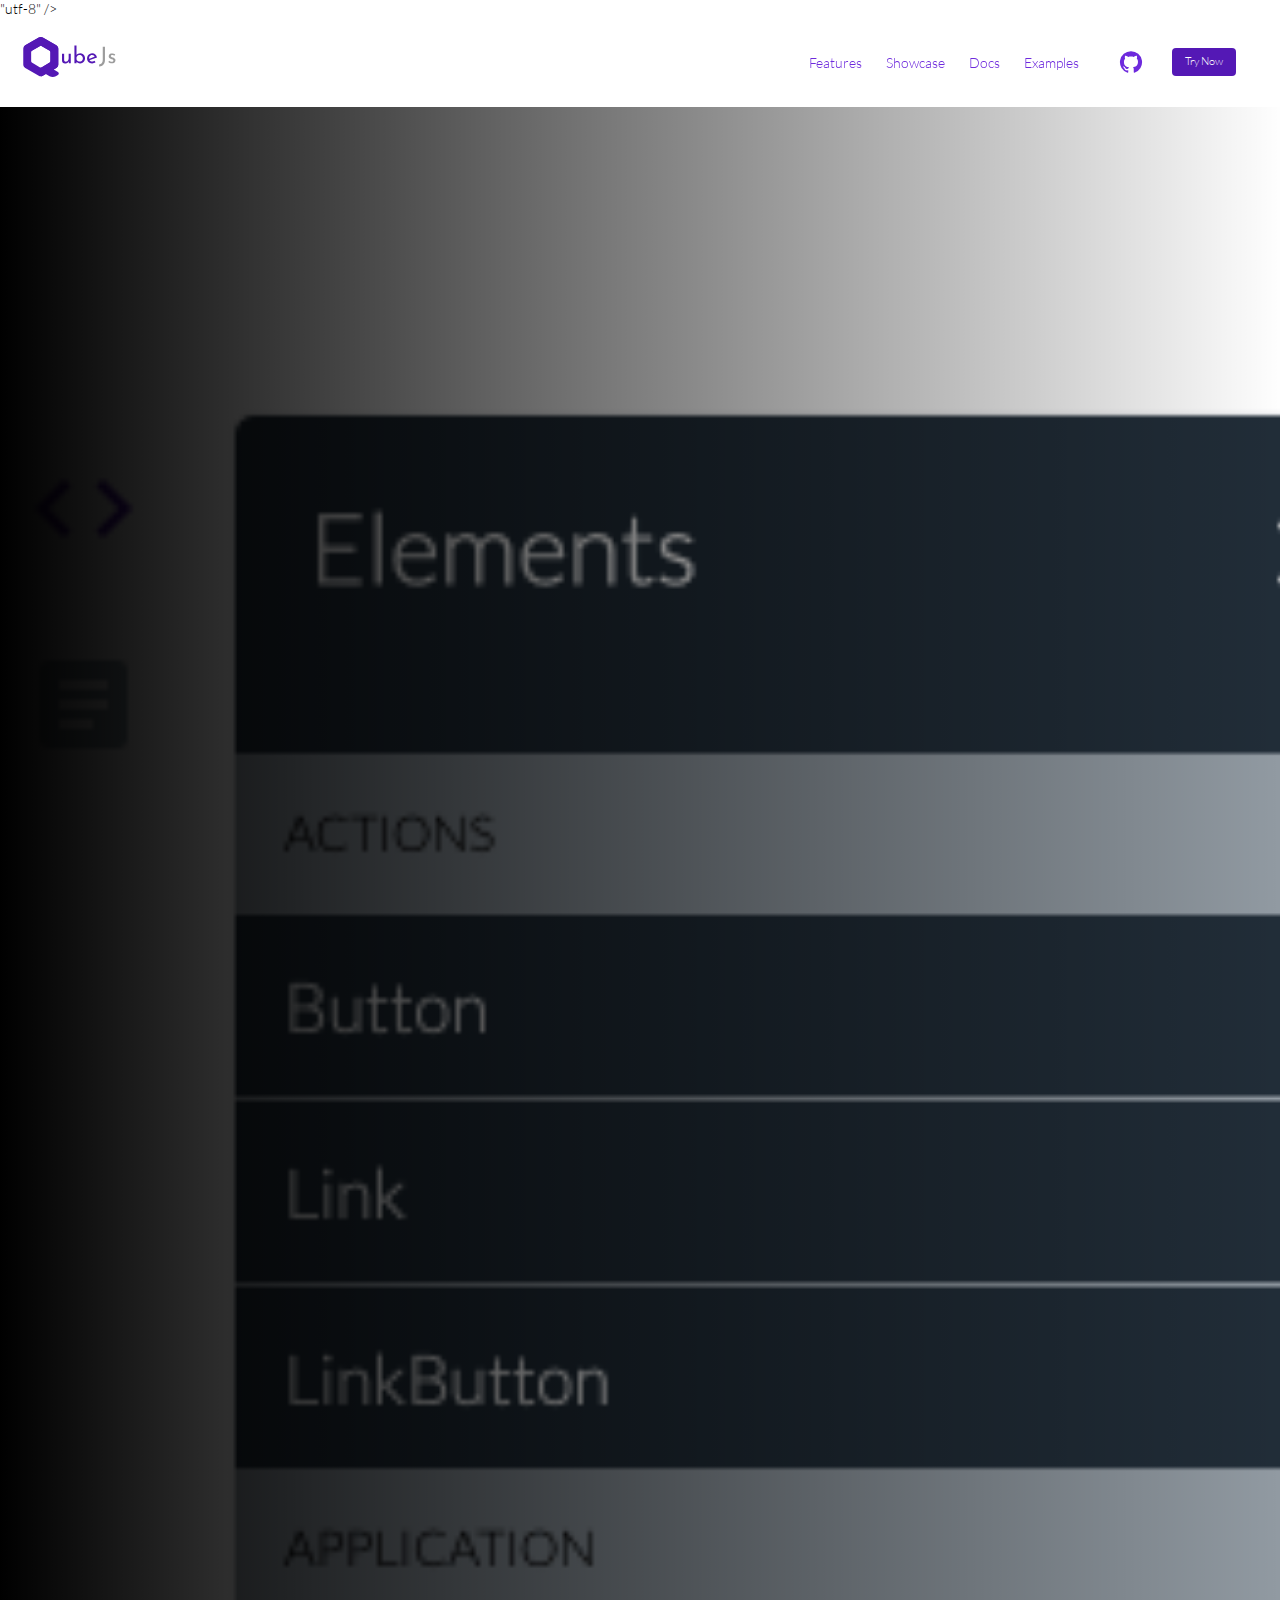
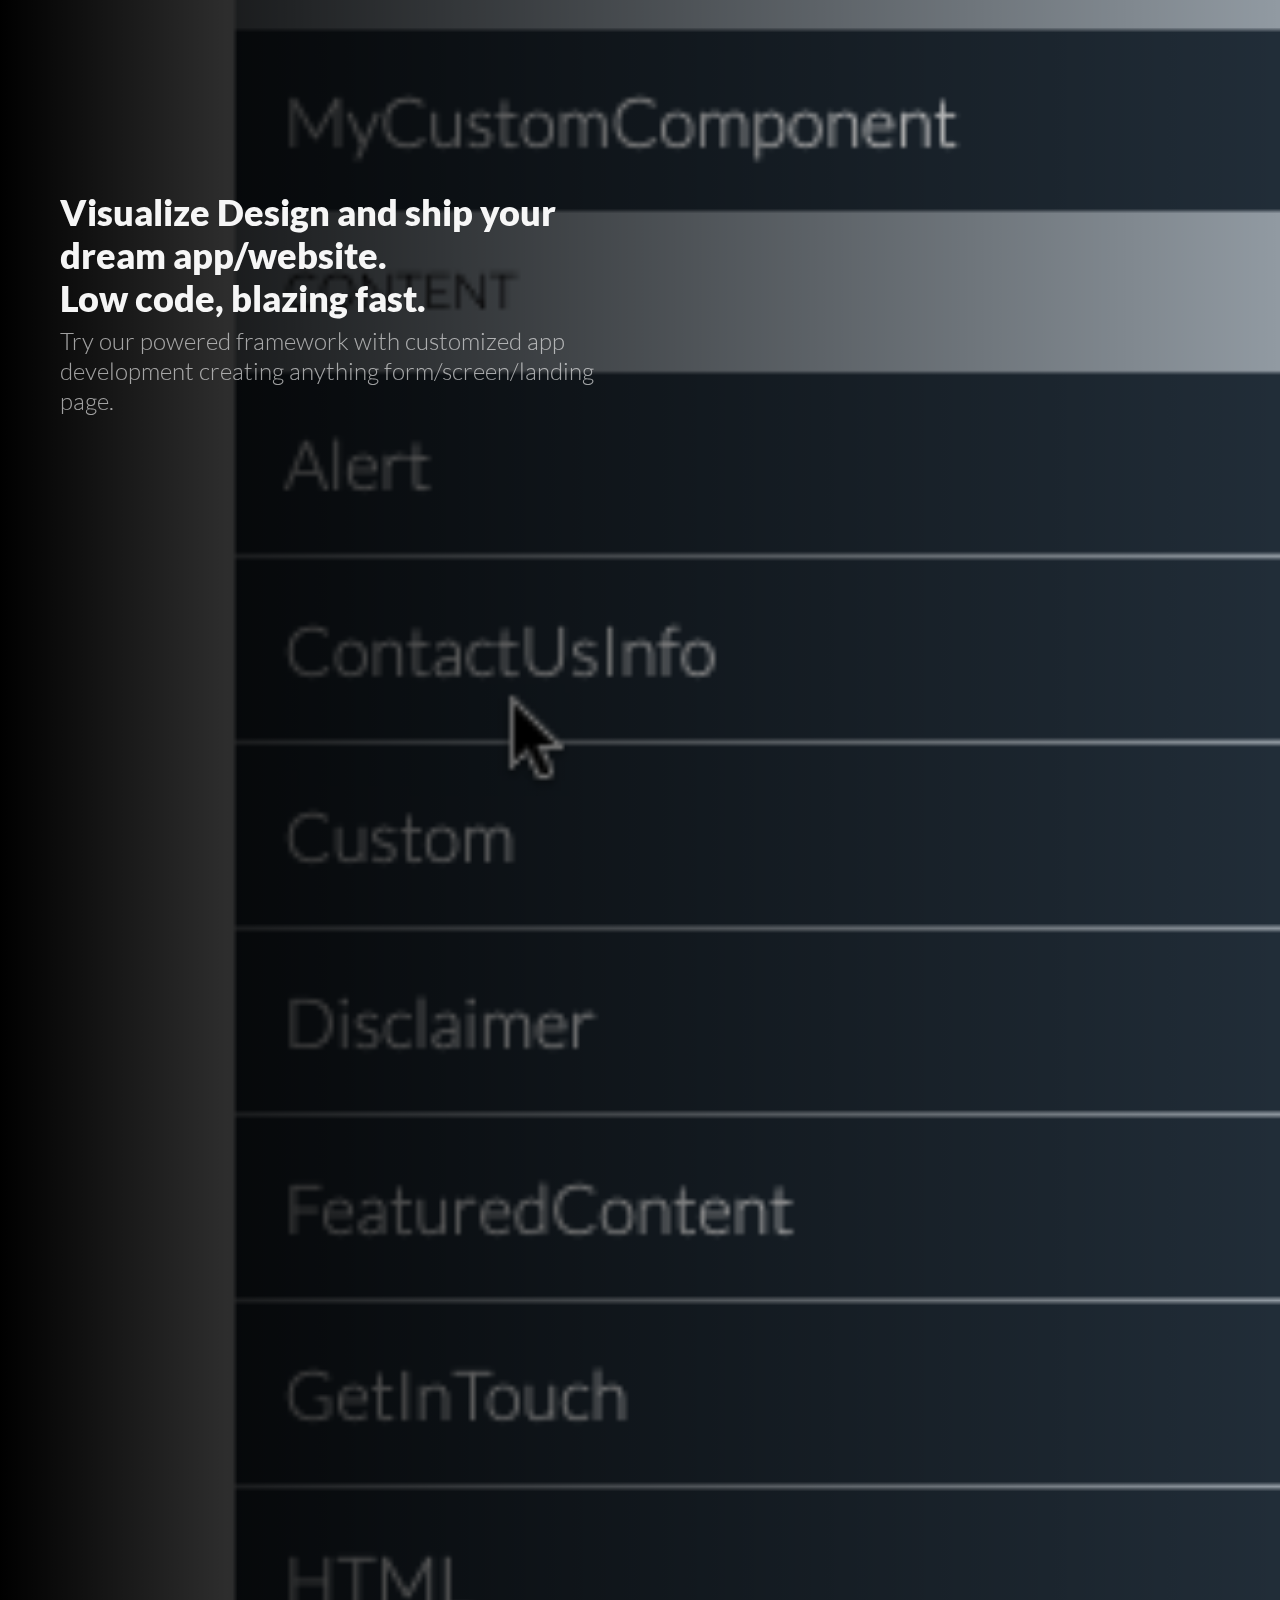
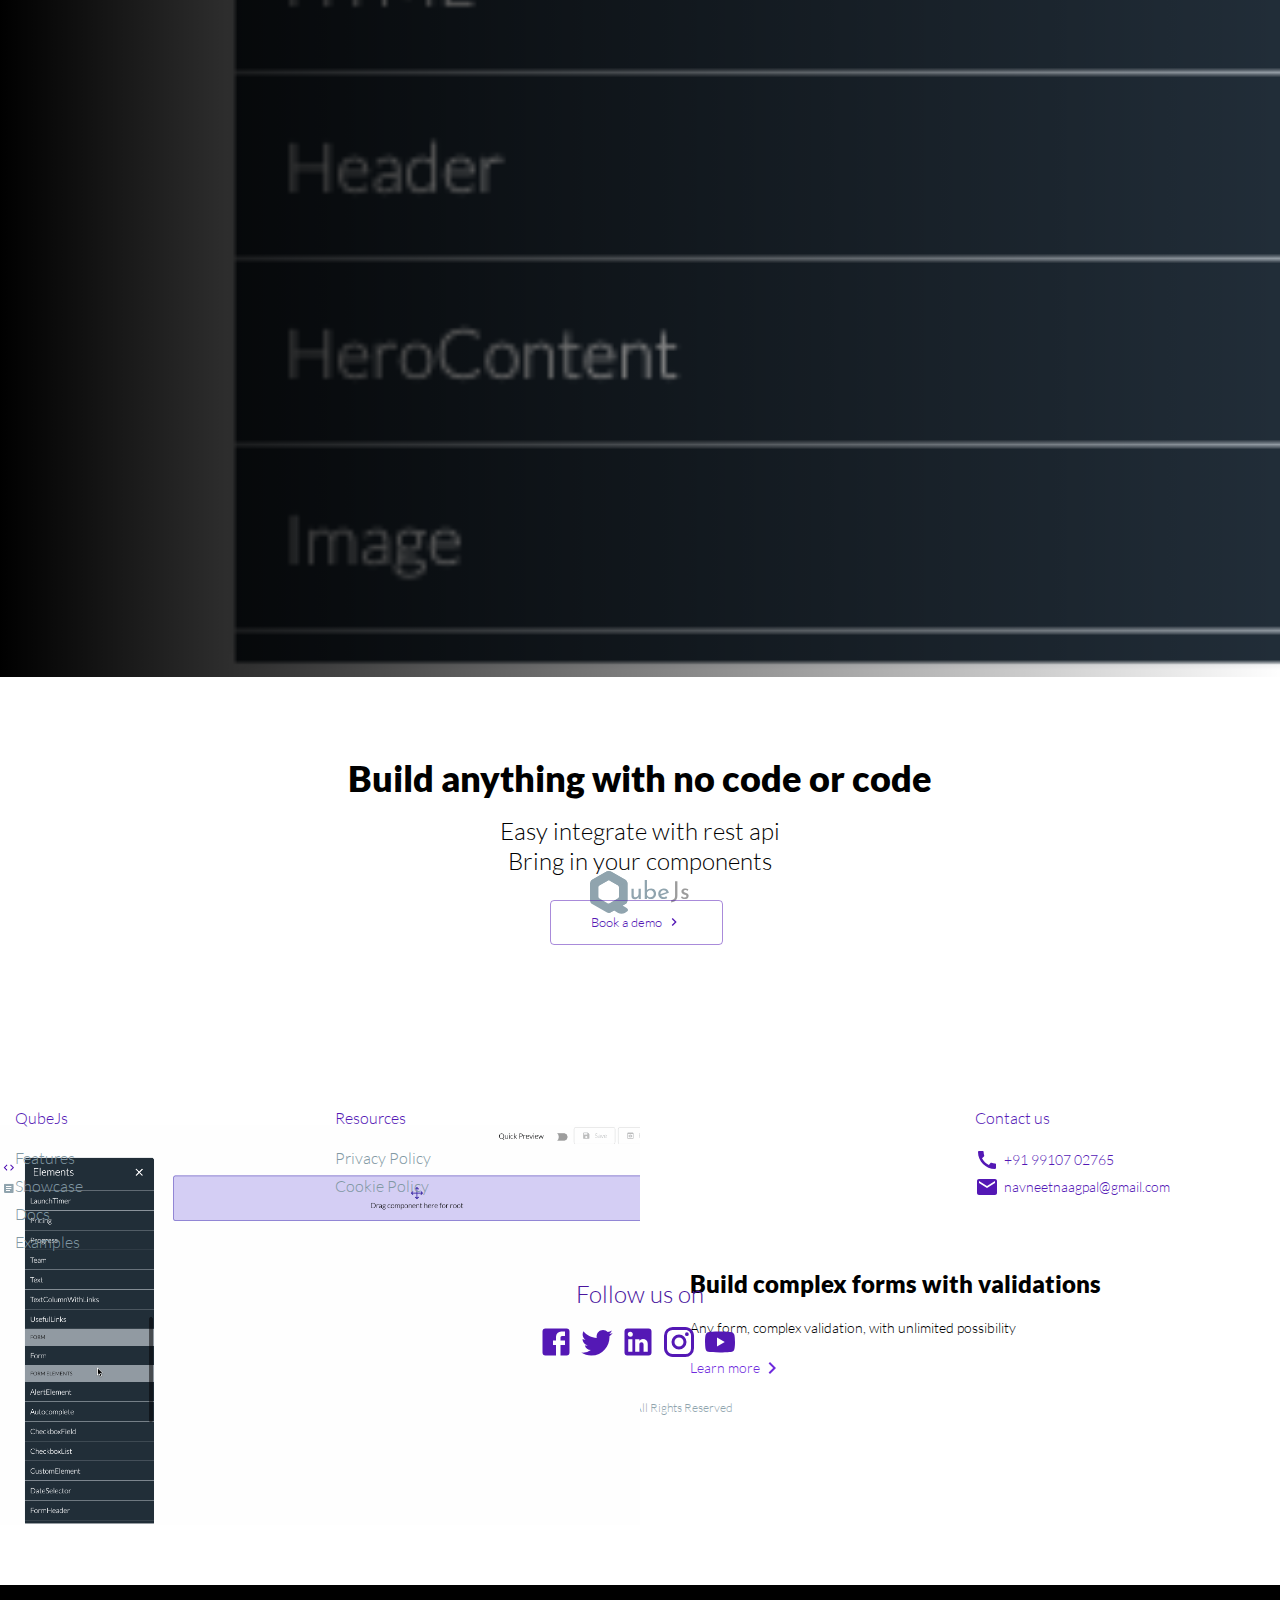
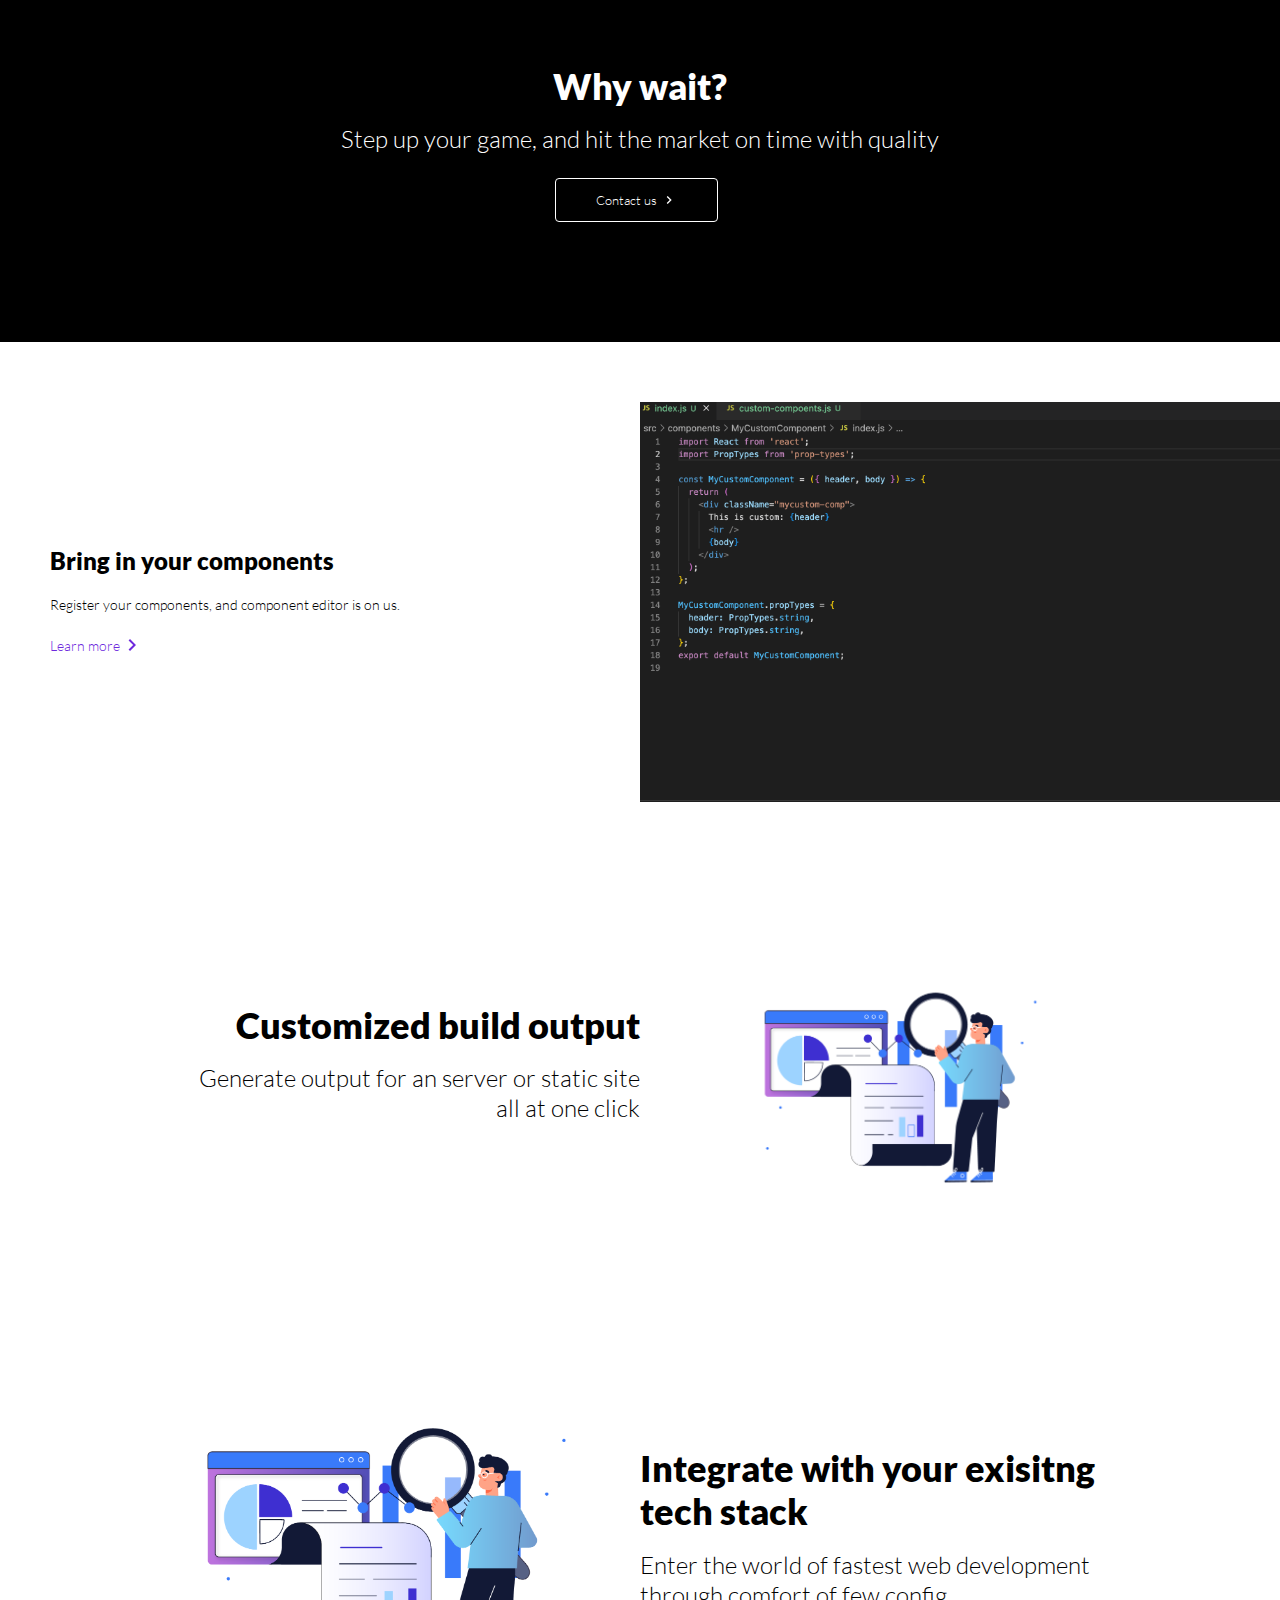
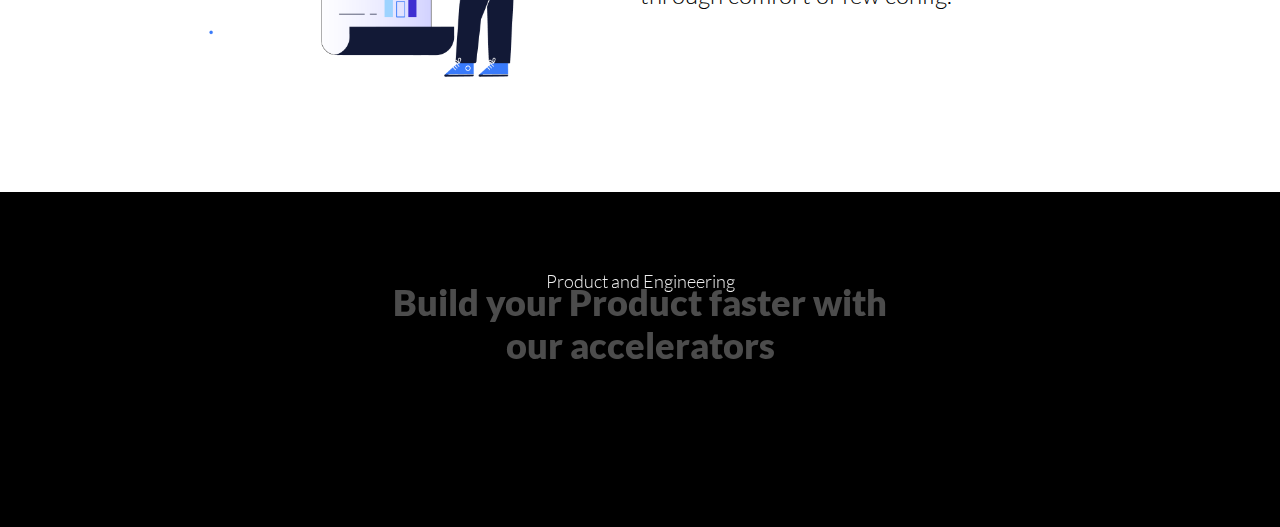
==== commit 6ebf9c73: "Update from https://github.com/qubejs/website/commit/8eb06c1734fca70db66e33e8ad12af92dcd01a11" ====
--- a/index.html
+++ b/index.html
@@ -1,12 +1,14 @@
-<!DOCTYPE html>
-<html lang="en">
-  <head>
-    <meta charset="utf-8" />
-    <meta name="viewport" content="width=device-width, initial-scale=1.0"><link rel="shortcut icon" href="favicon.png" />
+"utf-8" />
+    <meta name="viewport" content="width=device-width, initial-scale=1.0"><meta name="viewport" content="width=device-width, initial-scale=1.0"><link rel="shortcut icon" href="favicon.png" />
     <meta name="theme-color" content="#000000" />
     <base href="/">    
     
+        
         <script src="env/app-config.js?_cb=0.0.0" ></script>
+       
+
+  
+      <script src="env/app-config.js?_cb=0.0.0" ></script>
        
 
   
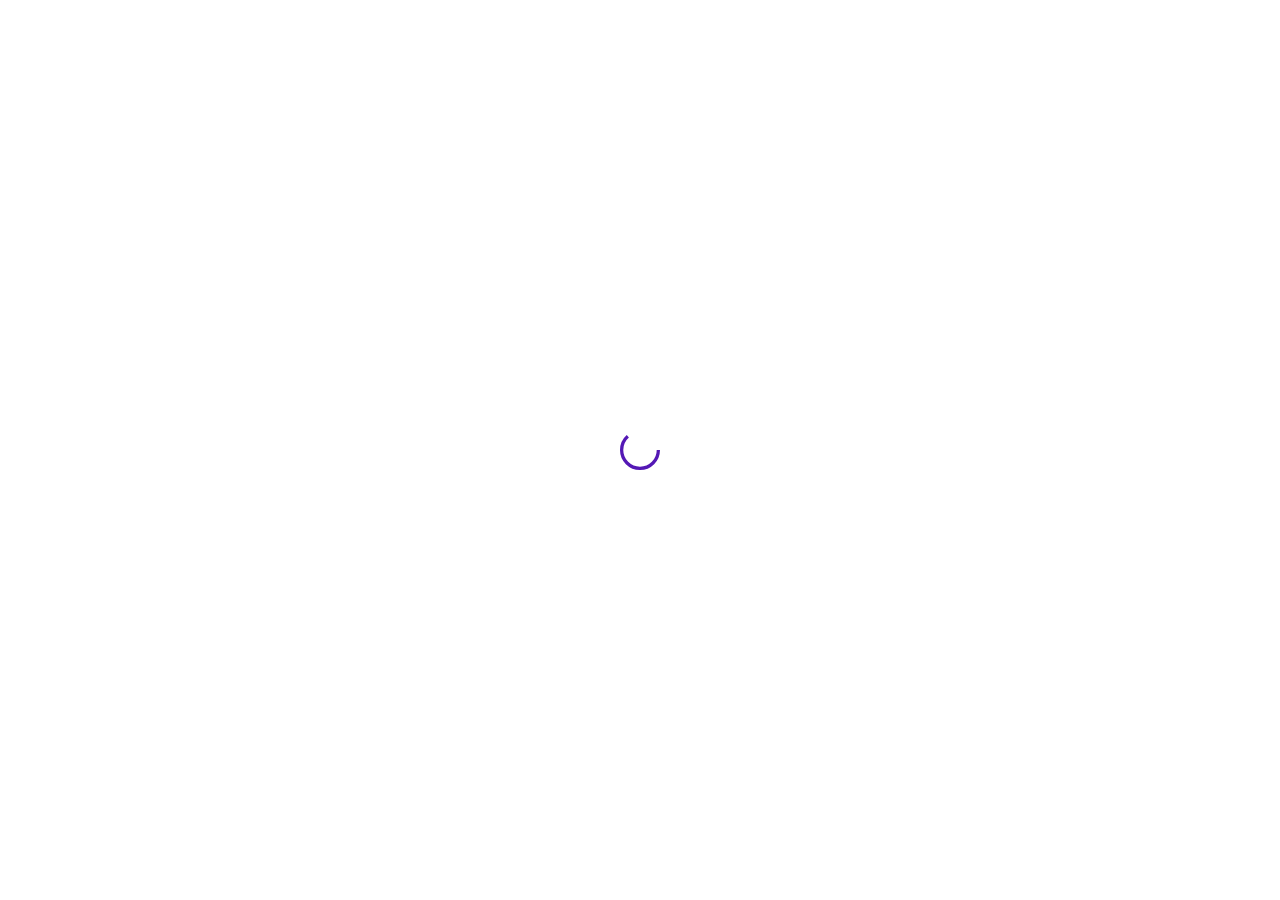
==== commit 8c35af8f: "update website" ====
--- a/index.html
+++ b/index.html
@@ -1,14 +1,12 @@
-"utf-8" />
-    <meta name="viewport" content="width=device-width, initial-scale=1.0"><meta name="viewport" content="width=device-width, initial-scale=1.0"><link rel="shortcut icon" href="favicon.png" />
+<!DOCTYPE html>
+<html lang="en">
+  <head>
+    <meta charset="utf-8" />
+    <meta name="viewport" content="width=device-width, initial-scale=1.0"><link rel="shortcut icon" href="favicon.png" />
     <meta name="theme-color" content="#000000" />
     <base href="/">    
     
-        
-        <script src="env/app-config.js?_cb=0.0.0" ></script>
-       
-
-  
-      <script src="env/app-config.js?_cb=0.0.0" ></script>
+        <script src="env/app-config.js?_cb=0.0.1" ></script>
        
 
   
@@ -32,7 +30,7 @@
       Learn how to configure a non-root public URL by running `npm run build`.
     -->
     <title>Qubejs: Examples</title>
-  <link rel="stylesheet" href="main.0.0.0.css"></head>
+  <link rel="stylesheet" href="main.0.0.1.css"></head>
 
   <!-- LOCAL_HTML_REMOVE_START -->
 
@@ -54,5 +52,5 @@
     -->
     <!-- Keep empty script tag to append build time scripts here-->
     <script></script>
-  <script src="runtime.0.0.0.js" type="module"></script><script src="main.0.0.0.js" type="module"></script></body>
+  <script src="runtime.0.0.1.js" type="module"></script><script src="main.0.0.1.js" type="module"></script></body>
 </html>
--- a/main.0.0.1.css
+++ b/main.0.0.1.css
@@ -0,0 +1,6 @@
+.form-with-white .sq-header__header{font-size:32px;text-align:center}.form-with-white .container-form{height:auto;margin:100px auto 50px}.form-with-white .container-form .sq-content-page__body{background-color:hsla(0,0%,100%,.9);border-radius:8px;box-shadow:0 12px 32px rgba(0,0,0,.08);padding:20px}@media(min-width:768px){.form-with-white .container-form{margin:200px auto 50px}}.bg{background-size:cover;flex-grow:1;overflow:hidden}.sq-content-page__logo{align-items:center;display:flex;justify-content:center;position:absolute;width:100%}.sq-content-page__logo-img{margin-bottom:50px;margin-top:80px;padding:0 15px;width:170px}.hp_404_container,.hp_404_container h3,.hp_404_container p{text-align:center}.hp_404_container .back_button a:hover{color:#fff!important}.sq-template-content{display:flex;height:calc(var(--vh)*100);width:100%}/*!
+ * Bootstrap v4.6.2 (https://getbootstrap.com/)
+ * Copyright 2011-2022 The Bootstrap Authors
+ * Copyright 2011-2022 Twitter, Inc.
+ * Licensed under MIT (https://github.com/twbs/bootstrap/blob/main/LICENSE)
+ */:root{--blue:#3595fc;--indigo:#6610f2;--purple:#6f42c1;--pink:#e83e8c;--red:#dc3545;--orange:#fd7e14;--yellow:#ffc107;--green:#28a745;--teal:#20c997;--cyan:#17a2b8;--white:#fff;--gray:#6c757d;--gray-dark:#343a40;--primary:#5418b5;--secondary:#5a5a5a;--success:#308833;--info:#009df8;--warning:#ffa000;--danger:#d32f2f;--light:#f8f9fa;--dark:#343a40;--breakpoint-xs:0;--breakpoint-sm:576px;--breakpoint-md:768px;--breakpoint-lg:992px;--breakpoint-xl:1200px;--font-family-sans-serif:-apple-system,BlinkMacSystemFont,"Segoe UI",Roboto,"Helvetica Neue",Arial,"Noto Sans",sans-serif,"Apple Color Emoji","Segoe UI Emoji","Segoe UI Symbol","Noto Color Emoji";--font-family-monospace:SFMono-Regular,Menlo,Monaco,Consolas,"Liberation Mono","Courier New",monospace}*,:after,:before{box-sizing:border-box}html{font-family:sans-serif;line-height:1.15;-webkit-text-size-adjust:100%;-webkit-tap-highlight-color:rgba(0,0,0,0)}article,aside,figcaption,figure,footer,header,hgroup,main,nav,section{display:block}body{color:#212529;font-family:-apple-system,BlinkMacSystemFont,Segoe UI,Roboto,Helvetica Neue,Arial,Noto Sans,sans-serif,Apple Color Emoji,Segoe UI Emoji,Segoe UI Symbol,Noto Color Emoji;font-size:1rem;font-weight:400;line-height:1.5;margin:0;text-align:left}[tabindex="-1"]:focus:not(:focus-visible){outline:0!important}hr{box-sizing:content-box;height:0;overflow:visible}h1,h2,h3,h4,h5,h6{margin-bottom:.5rem;margin-top:0}p{margin-bottom:1rem;margin-top:0}abbr[data-original-title],abbr[title]{border-bottom:0;cursor:help;text-decoration:underline;-webkit-text-decoration:underline dotted;text-decoration:underline dotted;-webkit-text-decoration-skip-ink:none;text-decoration-skip-ink:none}address{font-style:normal;line-height:inherit}address,dl,ol,ul{margin-bottom:1rem}dl,ol,ul{margin-top:0}ol ol,ol ul,ul ol,ul ul{margin-bottom:0}dt{font-weight:700}dd{margin-bottom:.5rem;margin-left:0}blockquote{margin:0 0 1rem}b,strong{font-weight:bolder}small{font-size:80%}sub,sup{font-size:75%;line-height:0;position:relative;vertical-align:baseline}sub{bottom:-.25em}sup{top:-.5em}a{background-color:transparent}a:hover{text-decoration:none}a:not([href]):not([class]),a:not([href]):not([class]):hover{color:inherit;text-decoration:none}code,kbd,pre,samp{font-family:SFMono-Regular,Menlo,Monaco,Consolas,Liberation Mono,Courier New,monospace;font-size:1em}pre{margin-bottom:1rem;margin-top:0;overflow:auto;-ms-overflow-style:scrollbar}figure{margin:0 0 1rem}img{border-style:none}img,svg{vertical-align:middle}svg{overflow:hidden}table{border-collapse:collapse}caption{caption-side:bottom;color:#6c757d;padding-bottom:.75rem;padding-top:.75rem;text-align:left}th{text-align:inherit;text-align:-webkit-match-parent}label{display:inline-block;margin-bottom:.5rem}button{border-radius:0}button:focus:not(:focus-visible){outline:0}button,input,optgroup,select,textarea{font-family:inherit;font-size:inherit;line-height:inherit;margin:0}button,input{overflow:visible}button,select{text-transform:none}[role=button]{cursor:pointer}select{word-wrap:normal}[type=button],[type=reset],[type=submit],button{-webkit-appearance:button}[type=button]:not(:disabled),[type=reset]:not(:disabled),[type=submit]:not(:disabled),button:not(:disabled){cursor:pointer}[type=button]::-moz-focus-inner,[type=reset]::-moz-focus-inner,[type=submit]::-moz-focus-inner,button::-moz-focus-inner{border-style:none;padding:0}input[type=checkbox],input[type=radio]{box-sizing:border-box;padding:0}textarea{overflow:auto;resize:vertical}fieldset{border:0;margin:0;min-width:0;padding:0}legend{color:inherit;display:block;font-size:1.5rem;line-height:inherit;margin-bottom:.5rem;max-width:100%;padding:0;white-space:normal;width:100%}progress{vertical-align:baseline}[type=number]::-webkit-inner-spin-button,[type=number]::-webkit-outer-spin-button{height:auto}[type=search]{-webkit-appearance:none;outline-offset:-2px}[type=search]::-webkit-search-decoration{-webkit-appearance:none}::-webkit-file-upload-button{-webkit-appearance:button;font:inherit}output{display:inline-block}summary{cursor:pointer;display:list-item}template{display:none}[hidden]{display:none!important}.h1,.h2,.h3,.h4,.h5,.h6,h1,h2,h3,h4,h5,h6{font-weight:500;line-height:1.2;margin-bottom:.5rem}.h1,h1{font-size:2.5rem}.h2,h2{font-size:2rem}.h3,h3{font-size:1.75rem}.h4,h4{font-size:1.5rem}.h5,h5{font-size:1.25rem}.h6,h6{font-size:1rem}.lead{font-size:1.25rem;font-weight:300}.display-1{font-size:6rem}.display-1,.display-2{font-weight:300;line-height:1.2}.display-2{font-size:5.5rem}.display-3{font-size:4.5rem}.display-3,.display-4{font-weight:300;line-height:1.2}.display-4{font-size:3.5rem}hr{border:0;border-top:1px solid rgba(0,0,0,.1);margin-bottom:1rem;margin-top:1rem}.small,small{font-size:80%;font-weight:400}.mark,mark{background-color:#fcf8e3;padding:.2em}.list-inline,.list-unstyled{list-style:none;padding-left:0}.list-inline-item{display:inline-block}.list-inline-item:not(:last-child){margin-right:.5rem}.initialism{font-size:90%;text-transform:uppercase}.blockquote{font-size:1.25rem;margin-bottom:1rem}.blockquote-footer{color:#6c757d;display:block;font-size:80%}.blockquote-footer:before{content:"— "}.img-fluid,.img-thumbnail{height:auto;max-width:100%}.img-thumbnail{background-color:#fff;border:1px solid #dee2e6;border-radius:.25rem;padding:.25rem}.figure{display:inline-block}.figure-img{line-height:1;margin-bottom:.5rem}.figure-caption{color:#6c757d;font-size:90%}code{color:#e83e8c;font-size:87.5%;word-wrap:break-word}a>code{color:inherit}kbd{background-color:#212529;border-radius:.2rem;color:#fff;font-size:87.5%;padding:.2rem .4rem}kbd kbd{font-size:100%;font-weight:700;padding:0}pre{color:#212529;display:block;font-size:87.5%}pre code{color:inherit;font-size:inherit;word-break:normal}.pre-scrollable{max-height:340px;overflow-y:scroll}.container,.container-fluid,.container-lg,.container-md,.container-sm,.container-xl{margin-left:auto;margin-right:auto;padding-left:15px;padding-right:15px;width:100%}@media(min-width:576px){.container,.container-sm{max-width:540px}}@media(min-width:768px){.container,.container-md,.container-sm{max-width:720px}}@media(min-width:992px){.container,.container-lg,.container-md,.container-sm{max-width:960px}}@media(min-width:1200px){.container,.container-lg,.container-md,.container-sm,.container-xl{max-width:1140px}}.row{display:flex;flex-wrap:wrap;margin-left:-15px;margin-right:-15px}.no-gutters{margin-left:0;margin-right:0}.no-gutters>.col,.no-gutters>[class*=col-]{padding-left:0;padding-right:0}.col,.col-1,.col-10,.col-11,.col-12,.col-2,.col-3,.col-4,.col-5,.col-6,.col-7,.col-8,.col-9,.col-auto,.col-lg,.col-lg-1,.col-lg-10,.col-lg-11,.col-lg-12,.col-lg-2,.col-lg-3,.col-lg-4,.col-lg-5,.col-lg-6,.col-lg-7,.col-lg-8,.col-lg-9,.col-lg-auto,.col-md,.col-md-1,.col-md-10,.col-md-11,.col-md-12,.col-md-2,.col-md-3,.col-md-4,.col-md-5,.col-md-6,.col-md-7,.col-md-8,.col-md-9,.col-md-auto,.col-sm,.col-sm-1,.col-sm-10,.col-sm-11,.col-sm-12,.col-sm-2,.col-sm-3,.col-sm-4,.col-sm-5,.col-sm-6,.col-sm-7,.col-sm-8,.col-sm-9,.col-sm-auto,.col-xl,.col-xl-1,.col-xl-10,.col-xl-11,.col-xl-12,.col-xl-2,.col-xl-3,.col-xl-4,.col-xl-5,.col-xl-6,.col-xl-7,.col-xl-8,.col-xl-9,.col-xl-auto{padding-left:15px;padding-right:15px;position:relative;width:100%}.col{flex-basis:0;flex-grow:1;max-width:100%}.row-cols-1>*{flex:0 0 100%;max-width:100%}.row-cols-2>*{flex:0 0 50%;max-width:50%}.row-cols-3>*{flex:0 0 33.3333333333%;max-width:33.3333333333%}.row-cols-4>*{flex:0 0 25%;max-width:25%}.row-cols-5>*{flex:0 0 20%;max-width:20%}.row-cols-6>*{flex:0 0 16.6666666667%;max-width:16.6666666667%}.col-auto{flex:0 0 auto;max-width:100%;width:auto}.col-1{flex:0 0 8.33333333%;max-width:8.33333333%}.col-2{flex:0 0 16.66666667%;max-width:16.66666667%}.col-3{flex:0 0 25%;max-width:25%}.col-4{flex:0 0 33.33333333%;max-width:33.33333333%}.col-5{flex:0 0 41.66666667%;max-width:41.66666667%}.col-6{flex:0 0 50%;max-width:50%}.col-7{flex:0 0 58.33333333%;max-width:58.33333333%}.col-8{flex:0 0 66.66666667%;max-width:66.66666667%}.col-9{flex:0 0 75%;max-width:75%}.col-10{flex:0 0 83.33333333%;max-width:83.33333333%}.col-11{flex:0 0 91.66666667%;max-width:91.66666667%}.col-12{flex:0 0 100%;max-width:100%}.order-first{order:-1}.order-last{order:13}.order-0{order:0}.order-1{order:1}.order-2{order:2}.order-3{order:3}.order-4{order:4}.order-5{order:5}.order-6{order:6}.order-7{order:7}.order-8{order:8}.order-9{order:9}.order-10{order:10}.order-11{order:11}.order-12{order:12}.offset-1{margin-left:8.33333333%}.offset-2{margin-left:16.66666667%}.offset-3{margin-left:25%}.offset-4{margin-left:33.33333333%}.offset-5{margin-left:41.66666667%}.offset-6{margin-left:50%}.offset-7{margin-left:58.33333333%}.offset-8{margin-left:66.66666667%}.offset-9{margin-left:75%}.offset-10{margin-left:83.33333333%}.offset-11{margin-left:91.66666667%}@media(min-width:576px){.col-sm{flex-basis:0;flex-grow:1;max-width:100%}.row-cols-sm-1>*{flex:0 0 100%;max-width:100%}.row-cols-sm-2>*{flex:0 0 50%;max-width:50%}.row-cols-sm-3>*{flex:0 0 33.3333333333%;max-width:33.3333333333%}.row-cols-sm-4>*{flex:0 0 25%;max-width:25%}.row-cols-sm-5>*{flex:0 0 20%;max-width:20%}.row-cols-sm-6>*{flex:0 0 16.6666666667%;max-width:16.6666666667%}.col-sm-auto{flex:0 0 auto;max-width:100%;width:auto}.col-sm-1{flex:0 0 8.33333333%;max-width:8.33333333%}.col-sm-2{flex:0 0 16.66666667%;max-width:16.66666667%}.col-sm-3{flex:0 0 25%;max-width:25%}.col-sm-4{flex:0 0 33.33333333%;max-width:33.33333333%}.col-sm-5{flex:0 0 41.66666667%;max-width:41.66666667%}.col-sm-6{flex:0 0 50%;max-width:50%}.col-sm-7{flex:0 0 58.33333333%;max-width:58.33333333%}.col-sm-8{flex:0 0 66.66666667%;max-width:66.66666667%}.col-sm-9{flex:0 0 75%;max-width:75%}.col-sm-10{flex:0 0 83.33333333%;max-width:83.33333333%}.col-sm-11{flex:0 0 91.66666667%;max-width:91.66666667%}.col-sm-12{flex:0 0 100%;max-width:100%}.order-sm-first{order:-1}.order-sm-last{order:13}.order-sm-0{order:0}.order-sm-1{order:1}.order-sm-2{order:2}.order-sm-3{order:3}.order-sm-4{order:4}.order-sm-5{order:5}.order-sm-6{order:6}.order-sm-7{order:7}.order-sm-8{order:8}.order-sm-9{order:9}.order-sm-10{order:10}.order-sm-11{order:11}.order-sm-12{order:12}.offset-sm-0{margin-left:0}.offset-sm-1{margin-left:8.33333333%}.offset-sm-2{margin-left:16.66666667%}.offset-sm-3{margin-left:25%}.offset-sm-4{margin-left:33.33333333%}.offset-sm-5{margin-left:41.66666667%}.offset-sm-6{margin-left:50%}.offset-sm-7{margin-left:58.33333333%}.offset-sm-8{margin-left:66.66666667%}.offset-sm-9{margin-left:75%}.offset-sm-10{margin-left:83.33333333%}.offset-sm-11{margin-left:91.66666667%}}@media(min-width:768px){.col-md{flex-basis:0;flex-grow:1;max-width:100%}.row-cols-md-1>*{flex:0 0 100%;max-width:100%}.row-cols-md-2>*{flex:0 0 50%;max-width:50%}.row-cols-md-3>*{flex:0 0 33.3333333333%;max-width:33.3333333333%}.row-cols-md-4>*{flex:0 0 25%;max-width:25%}.row-cols-md-5>*{flex:0 0 20%;max-width:20%}.row-cols-md-6>*{flex:0 0 16.6666666667%;max-width:16.6666666667%}.col-md-auto{flex:0 0 auto;max-width:100%;width:auto}.col-md-1{flex:0 0 8.33333333%;max-width:8.33333333%}.col-md-2{flex:0 0 16.66666667%;max-width:16.66666667%}.col-md-3{flex:0 0 25%;max-width:25%}.col-md-4{flex:0 0 33.33333333%;max-width:33.33333333%}.col-md-5{flex:0 0 41.66666667%;max-width:41.66666667%}.col-md-6{flex:0 0 50%;max-width:50%}.col-md-7{flex:0 0 58.33333333%;max-width:58.33333333%}.col-md-8{flex:0 0 66.66666667%;max-width:66.66666667%}.col-md-9{flex:0 0 75%;max-width:75%}.col-md-10{flex:0 0 83.33333333%;max-width:83.33333333%}.col-md-11{flex:0 0 91.66666667%;max-width:91.66666667%}.col-md-12{flex:0 0 100%;max-width:100%}.order-md-first{order:-1}.order-md-last{order:13}.order-md-0{order:0}.order-md-1{order:1}.order-md-2{order:2}.order-md-3{order:3}.order-md-4{order:4}.order-md-5{order:5}.order-md-6{order:6}.order-md-7{order:7}.order-md-8{order:8}.order-md-9{order:9}.order-md-10{order:10}.order-md-11{order:11}.order-md-12{order:12}.offset-md-0{margin-left:0}.offset-md-1{margin-left:8.33333333%}.offset-md-2{margin-left:16.66666667%}.offset-md-3{margin-left:25%}.offset-md-4{margin-left:33.33333333%}.offset-md-5{margin-left:41.66666667%}.offset-md-6{margin-left:50%}.offset-md-7{margin-left:58.33333333%}.offset-md-8{margin-left:66.66666667%}.offset-md-9{margin-left:75%}.offset-md-10{margin-left:83.33333333%}.offset-md-11{margin-left:91.66666667%}}@media(min-width:992px){.col-lg{flex-basis:0;flex-grow:1;max-width:100%}.row-cols-lg-1>*{flex:0 0 100%;max-width:100%}.row-cols-lg-2>*{flex:0 0 50%;max-width:50%}.row-cols-lg-3>*{flex:0 0 33.3333333333%;max-width:33.3333333333%}.row-cols-lg-4>*{flex:0 0 25%;max-width:25%}.row-cols-lg-5>*{flex:0 0 20%;max-width:20%}.row-cols-lg-6>*{flex:0 0 16.6666666667%;max-width:16.6666666667%}.col-lg-auto{flex:0 0 auto;max-width:100%;width:auto}.col-lg-1{flex:0 0 8.33333333%;max-width:8.33333333%}.col-lg-2{flex:0 0 16.66666667%;max-width:16.66666667%}.col-lg-3{flex:0 0 25%;max-width:25%}.col-lg-4{flex:0 0 33.33333333%;max-width:33.33333333%}.col-lg-5{flex:0 0 41.66666667%;max-width:41.66666667%}.col-lg-6{flex:0 0 50%;max-width:50%}.col-lg-7{flex:0 0 58.33333333%;max-width:58.33333333%}.col-lg-8{flex:0 0 66.66666667%;max-width:66.66666667%}.col-lg-9{flex:0 0 75%;max-width:75%}.col-lg-10{flex:0 0 83.33333333%;max-width:83.33333333%}.col-lg-11{flex:0 0 91.66666667%;max-width:91.66666667%}.col-lg-12{flex:0 0 100%;max-width:100%}.order-lg-first{order:-1}.order-lg-last{order:13}.order-lg-0{order:0}.order-lg-1{order:1}.order-lg-2{order:2}.order-lg-3{order:3}.order-lg-4{order:4}.order-lg-5{order:5}.order-lg-6{order:6}.order-lg-7{order:7}.order-lg-8{order:8}.order-lg-9{order:9}.order-lg-10{order:10}.order-lg-11{order:11}.order-lg-12{order:12}.offset-lg-0{margin-left:0}.offset-lg-1{margin-left:8.33333333%}.offset-lg-2{margin-left:16.66666667%}.offset-lg-3{margin-left:25%}.offset-lg-4{margin-left:33.33333333%}.offset-lg-5{margin-left:41.66666667%}.offset-lg-6{margin-left:50%}.offset-lg-7{margin-left:58.33333333%}.offset-lg-8{margin-left:66.66666667%}.offset-lg-9{margin-left:75%}.offset-lg-10{margin-left:83.33333333%}.offset-lg-11{margin-left:91.66666667%}}@media(min-width:1200px){.col-xl{flex-basis:0;flex-grow:1;max-width:100%}.row-cols-xl-1>*{flex:0 0 100%;max-width:100%}.row-cols-xl-2>*{flex:0 0 50%;max-width:50%}.row-cols-xl-3>*{flex:0 0 33.3333333333%;max-width:33.3333333333%}.row-cols-xl-4>*{flex:0 0 25%;max-width:25%}.row-cols-xl-5>*{flex:0 0 20%;max-width:20%}.row-cols-xl-6>*{flex:0 0 16.6666666667%;max-width:16.6666666667%}.col-xl-auto{flex:0 0 auto;max-width:100%;width:auto}.col-xl-1{flex:0 0 8.33333333%;max-width:8.33333333%}.col-xl-2{flex:0 0 16.66666667%;max-width:16.66666667%}.col-xl-3{flex:0 0 25%;max-width:25%}.col-xl-4{flex:0 0 33.33333333%;max-width:33.33333333%}.col-xl-5{flex:0 0 41.66666667%;max-width:41.66666667%}.col-xl-6{flex:0 0 50%;max-width:50%}.col-xl-7{flex:0 0 58.33333333%;max-width:58.33333333%}.col-xl-8{flex:0 0 66.66666667%;max-width:66.66666667%}.col-xl-9{flex:0 0 75%;max-width:75%}.col-xl-10{flex:0 0 83.33333333%;max-width:83.33333333%}.col-xl-11{flex:0 0 91.66666667%;max-width:91.66666667%}.col-xl-12{flex:0 0 100%;max-width:100%}.order-xl-first{order:-1}.order-xl-last{order:13}.order-xl-0{order:0}.order-xl-1{order:1}.order-xl-2{order:2}.order-xl-3{order:3}.order-xl-4{order:4}.order-xl-5{order:5}.order-xl-6{order:6}.order-xl-7{order:7}.order-xl-8{order:8}.order-xl-9{order:9}.order-xl-10{order:10}.order-xl-11{order:11}.order-xl-12{order:12}.offset-xl-0{margin-left:0}.offset-xl-1{margin-left:8.33333333%}.offset-xl-2{margin-left:16.66666667%}.offset-xl-3{margin-left:25%}.offset-xl-4{margin-left:33.33333333%}.offset-xl-5{margin-left:41.66666667%}.offset-xl-6{margin-left:50%}.offset-xl-7{margin-left:58.33333333%}.offset-xl-8{margin-left:66.66666667%}.offset-xl-9{margin-left:75%}.offset-xl-10{margin-left:83.33333333%}.offset-xl-11{margin-left:91.66666667%}}.table{color:#212529;margin-bottom:1rem;width:100%}.table td,.table th{border-top:1px solid #dee2e6;padding:.75rem;vertical-align:top}.table thead th{border-bottom:2px solid #dee2e6;vertical-align:bottom}.table tbody+tbody{border-top:2px solid #dee2e6}.table-sm td,.table-sm th{padding:.3rem}.table-bordered,.table-bordered td,.table-bordered th{border:1px solid #dee2e6}.table-bordered thead td,.table-bordered thead th{border-bottom-width:2px}.table-borderless tbody+tbody,.table-borderless td,.table-borderless th,.table-borderless thead th{border:0}.table-striped tbody tr:nth-of-type(odd){background-color:rgba(0,0,0,.05)}.table-hover tbody tr:hover{background-color:rgba(0,0,0,.075);color:#212529}.table-primary,.table-primary>td,.table-primary>th{background-color:#cfbeea}.table-primary tbody+tbody,.table-primary td,.table-primary th,.table-primary thead th{border-color:#a687d9}.table-hover .table-primary:hover,.table-hover .table-primary:hover>td,.table-hover .table-primary:hover>th{background-color:#c1abe4}.table-secondary,.table-secondary>td,.table-secondary>th{background-color:#d1d1d1}.table-secondary tbody+tbody,.table-secondary td,.table-secondary th,.table-secondary thead th{border-color:#a9a9a9}.table-hover .table-secondary:hover,.table-hover .table-secondary:hover>td,.table-hover .table-secondary:hover>th{background-color:#c4c4c4}.table-success,.table-success>td,.table-success>th{background-color:#c5dec6}.table-success tbody+tbody,.table-success td,.table-success th,.table-success thead th{border-color:#93c195}.table-hover .table-success:hover,.table-hover .table-success:hover>td,.table-hover .table-success:hover>th{background-color:#b5d5b6}.table-info,.table-info>td,.table-info>th{background-color:#b8e4fd}.table-info tbody+tbody,.table-info td,.table-info th,.table-info thead th{border-color:#7accfb}.table-hover .table-info:hover,.table-hover .table-info:hover>td,.table-hover .table-info:hover>th{background-color:#9fdbfc}.table-warning,.table-warning>td,.table-warning>th{background-color:#ffe4b8}.table-warning tbody+tbody,.table-warning td,.table-warning th,.table-warning thead th{border-color:#ffce7a}.table-hover .table-warning:hover,.table-hover .table-warning:hover>td,.table-hover .table-warning:hover>th{background-color:#ffda9f}.table-danger,.table-danger>td,.table-danger>th{background-color:#f3c5c5}.table-danger tbody+tbody,.table-danger td,.table-danger th,.table-danger thead th{border-color:#e89393}.table-hover .table-danger:hover,.table-hover .table-danger:hover>td,.table-hover .table-danger:hover>th{background-color:#efb0b0}.table-light,.table-light>td,.table-light>th{background-color:#fdfdfe}.table-light tbody+tbody,.table-light td,.table-light th,.table-light thead th{border-color:#fbfcfc}.table-hover .table-light:hover,.table-hover .table-light:hover>td,.table-hover .table-light:hover>th{background-color:#ececf6}.table-dark,.table-dark>td,.table-dark>th{background-color:#c6c8ca}.table-dark tbody+tbody,.table-dark td,.table-dark th,.table-dark thead th{border-color:#95999c}.table-hover .table-dark:hover,.table-hover .table-dark:hover>td,.table-hover .table-dark:hover>th{background-color:#b9bbbe}.table-active,.table-active>td,.table-active>th,.table-hover .table-active:hover,.table-hover .table-active:hover>td,.table-hover .table-active:hover>th{background-color:rgba(0,0,0,.075)}.table .thead-dark th{background-color:#343a40;border-color:#454d55;color:#fff}.table .thead-light th{background-color:#e9ecef;border-color:#dee2e6;color:#495057}.table-dark{background-color:#343a40;color:#fff}.table-dark td,.table-dark th,.table-dark thead th{border-color:#454d55}.table-dark.table-bordered{border:0}.table-dark.table-striped tbody tr:nth-of-type(odd){background-color:hsla(0,0%,100%,.05)}.table-dark.table-hover tbody tr:hover{background-color:hsla(0,0%,100%,.075);color:#fff}@media(max-width:575.98px){.table-responsive-sm{display:block;overflow-x:auto;width:100%;-webkit-overflow-scrolling:touch}.table-responsive-sm>.table-bordered{border:0}}@media(max-width:767.98px){.table-responsive-md{display:block;overflow-x:auto;width:100%;-webkit-overflow-scrolling:touch}.table-responsive-md>.table-bordered{border:0}}@media(max-width:991.98px){.table-responsive-lg{display:block;overflow-x:auto;width:100%;-webkit-overflow-scrolling:touch}.table-responsive-lg>.table-bordered{border:0}}@media(max-width:1199.98px){.table-responsive-xl{display:block;overflow-x:auto;width:100%;-webkit-overflow-scrolling:touch}.table-responsive-xl>.table-bordered{border:0}}.table-responsive{display:block;overflow-x:auto;width:100%;-webkit-overflow-scrolling:touch}.table-responsive>.table-bordered{border:0}.form-control{background-clip:padding-box;background-color:#fff;border:1px solid #ced4da;border-radius:.25rem;color:#495057;display:block;font-size:1rem;font-weight:400;height:calc(1.5em + .75rem + 2px);line-height:1.5;padding:.375rem .75rem;transition:border-color .15s ease-in-out,box-shadow .15s ease-in-out;width:100%}@media(prefers-reduced-motion:reduce){.form-control{transition:none}}.form-control::-ms-expand{background-color:transparent;border:0}.form-control:focus{background-color:#fff;border-color:#b3d7fe;box-shadow:0 0 0 .2rem rgba(53,149,252,.25);color:#495057;outline:0}.form-control::-moz-placeholder{color:#6c757d;opacity:1}.form-control::placeholder{color:#6c757d;opacity:1}.form-control:disabled,.form-control[readonly]{background-color:#e9ecef;opacity:1}input[type=date].form-control,input[type=datetime-local].form-control,input[type=month].form-control,input[type=time].form-control{-webkit-appearance:none;-moz-appearance:none;appearance:none}select.form-control:-moz-focusring{color:transparent;text-shadow:0 0 0 #495057}select.form-control:focus::-ms-value{background-color:#fff;color:#495057}.form-control-file,.form-control-range{display:block;width:100%}.col-form-label{font-size:inherit;line-height:1.5;margin-bottom:0;padding-bottom:calc(.375rem + 1px);padding-top:calc(.375rem + 1px)}.col-form-label-lg{font-size:1.25rem;line-height:1.5;padding-bottom:calc(.5rem + 1px);padding-top:calc(.5rem + 1px)}.col-form-label-sm{font-size:.875rem;line-height:1.5;padding-bottom:calc(.25rem + 1px);padding-top:calc(.25rem + 1px)}.form-control-plaintext{background-color:transparent;border:solid transparent;border-width:1px 0;color:#212529;display:block;font-size:1rem;line-height:1.5;margin-bottom:0;padding:.375rem 0;width:100%}.form-control-plaintext.form-control-lg,.form-control-plaintext.form-control-sm{padding-left:0;padding-right:0}.form-control-sm{border-radius:.2rem;font-size:.875rem;height:calc(1.5em + .5rem + 2px);line-height:1.5;padding:.25rem .5rem}.form-control-lg{border-radius:.3rem;font-size:1.25rem;height:calc(1.5em + 1rem + 2px);line-height:1.5;padding:.5rem 1rem}select.form-control[multiple],select.form-control[size],textarea.form-control{height:auto}.form-group{margin-bottom:1rem}.form-text{display:block;margin-top:.25rem}.form-row{display:flex;flex-wrap:wrap;margin-left:-5px;margin-right:-5px}.form-row>.col,.form-row>[class*=col-]{padding-left:5px;padding-right:5px}.form-check{display:block;padding-left:1.25rem;position:relative}.form-check-input{margin-left:-1.25rem;margin-top:.3rem;position:absolute}.form-check-input:disabled~.form-check-label,.form-check-input[disabled]~.form-check-label{color:#6c757d}.form-check-label{margin-bottom:0}.form-check-inline{align-items:center;display:inline-flex;margin-right:.75rem;padding-left:0}.form-check-inline .form-check-input{margin-left:0;margin-right:.3125rem;margin-top:0;position:static}.valid-feedback{color:#28a745;display:none;font-size:80%;margin-top:.25rem;width:100%}.valid-tooltip{background-color:rgba(40,167,69,.9);border-radius:.25rem;color:#fff;display:none;font-size:.875rem;left:0;line-height:1.5;margin-top:.1rem;max-width:100%;padding:.25rem .5rem;position:absolute;top:100%;z-index:5}.form-row>.col>.valid-tooltip,.form-row>[class*=col-]>.valid-tooltip{left:5px}.is-valid~.valid-feedback,.is-valid~.valid-tooltip,.was-validated :valid~.valid-feedback,.was-validated :valid~.valid-tooltip{display:block}.form-control.is-valid,.was-validated .form-control:valid{background-image:url("data:image/svg+xml;charset=utf-8,%3Csvg xmlns='http://www.w3.org/2000/svg' width='8' height='8'%3E%3Cpath fill='%2328a745' d='M2.3 6.73.6 4.53c-.4-1.04.46-1.4 1.1-.8l1.1 1.4 3.4-3.8c.6-.63 1.6-.27 1.2.7l-4 4.6c-.43.5-.8.4-1.1.1'/%3E%3C/svg%3E");background-position:right calc(.375em + .1875rem) center;background-repeat:no-repeat;background-size:calc(.75em + .375rem) calc(.75em + .375rem);border-color:#28a745;padding-right:calc(1.5em + .75rem)!important}.form-control.is-valid:focus,.was-validated .form-control:valid:focus{border-color:#28a745;box-shadow:0 0 0 .2rem rgba(40,167,69,.25)}.was-validated select.form-control:valid,select.form-control.is-valid{background-position:right 1.5rem center;padding-right:3rem!important}.was-validated textarea.form-control:valid,textarea.form-control.is-valid{background-position:top calc(.375em + .1875rem) right calc(.375em + .1875rem);padding-right:calc(1.5em + .75rem)}.custom-select.is-valid,.was-validated .custom-select:valid{background:url("data:image/svg+xml;charset=utf-8,%3Csvg xmlns='http://www.w3.org/2000/svg' width='4' height='5'%3E%3Cpath fill='%23343a40' d='M2 0 0 2h4zm0 5L0 3h4z'/%3E%3C/svg%3E") no-repeat right .75rem center/8px 10px,#fff url("data:image/svg+xml;charset=utf-8,%3Csvg xmlns='http://www.w3.org/2000/svg' width='8' height='8'%3E%3Cpath fill='%2328a745' d='M2.3 6.73.6 4.53c-.4-1.04.46-1.4 1.1-.8l1.1 1.4 3.4-3.8c.6-.63 1.6-.27 1.2.7l-4 4.6c-.43.5-.8.4-1.1.1'/%3E%3C/svg%3E") center right 1.75rem/calc(.75em + .375rem) calc(.75em + .375rem) no-repeat;border-color:#28a745;padding-right:calc(.75em + 2.3125rem)!important}.custom-select.is-valid:focus,.was-validated .custom-select:valid:focus{border-color:#28a745;box-shadow:0 0 0 .2rem rgba(40,167,69,.25)}.form-check-input.is-valid~.form-check-label,.was-validated .form-check-input:valid~.form-check-label{color:#28a745}.form-check-input.is-valid~.valid-feedback,.form-check-input.is-valid~.valid-tooltip,.was-validated .form-check-input:valid~.valid-feedback,.was-validated .form-check-input:valid~.valid-tooltip{display:block}.custom-control-input.is-valid~.custom-control-label,.was-validated .custom-control-input:valid~.custom-control-label{color:#28a745}.custom-control-input.is-valid~.custom-control-label:before,.was-validated .custom-control-input:valid~.custom-control-label:before{border-color:#28a745}.custom-control-input.is-valid:checked~.custom-control-label:before,.was-validated .custom-control-input:valid:checked~.custom-control-label:before{background-color:#34ce57;border-color:#34ce57}.custom-control-input.is-valid:focus~.custom-control-label:before,.was-validated .custom-control-input:valid:focus~.custom-control-label:before{box-shadow:0 0 0 .2rem rgba(40,167,69,.25)}.custom-control-input.is-valid:focus:not(:checked)~.custom-control-label:before,.was-validated .custom-control-input:valid:focus:not(:checked)~.custom-control-label:before{border-color:#28a745}.custom-file-input.is-valid~.custom-file-label,.was-validated .custom-file-input:valid~.custom-file-label{border-color:#28a745}.custom-file-input.is-valid:focus~.custom-file-label,.was-validated .custom-file-input:valid:focus~.custom-file-label{border-color:#28a745;box-shadow:0 0 0 .2rem rgba(40,167,69,.25)}.invalid-feedback{color:#dc3545;display:none;font-size:80%;margin-top:.25rem;width:100%}.invalid-tooltip{background-color:rgba(220,53,69,.9);border-radius:.25rem;color:#fff;display:none;font-size:.875rem;left:0;line-height:1.5;margin-top:.1rem;max-width:100%;padding:.25rem .5rem;position:absolute;top:100%;z-index:5}.form-row>.col>.invalid-tooltip,.form-row>[class*=col-]>.invalid-tooltip{left:5px}.is-invalid~.invalid-feedback,.is-invalid~.invalid-tooltip,.was-validated :invalid~.invalid-feedback,.was-validated :invalid~.invalid-tooltip{display:block}.form-control.is-invalid,.was-validated .form-control:invalid{background-image:url("data:image/svg+xml;charset=utf-8,%3Csvg xmlns='http://www.w3.org/2000/svg' width='12' height='12' fill='none' stroke='%23dc3545'%3E%3Ccircle cx='6' cy='6' r='4.5'/%3E%3Cpath stroke-linejoin='round' d='M5.8 3.6h.4L6 6.5z'/%3E%3Ccircle cx='6' cy='8.2' r='.6' fill='%23dc3545' stroke='none'/%3E%3C/svg%3E");background-position:right calc(.375em + .1875rem) center;background-repeat:no-repeat;background-size:calc(.75em + .375rem) calc(.75em + .375rem);border-color:#dc3545;padding-right:calc(1.5em + .75rem)!important}.form-control.is-invalid:focus,.was-validated .form-control:invalid:focus{border-color:#dc3545;box-shadow:0 0 0 .2rem rgba(220,53,69,.25)}.was-validated select.form-control:invalid,select.form-control.is-invalid{background-position:right 1.5rem center;padding-right:3rem!important}.was-validated textarea.form-control:invalid,textarea.form-control.is-invalid{background-position:top calc(.375em + .1875rem) right calc(.375em + .1875rem);padding-right:calc(1.5em + .75rem)}.custom-select.is-invalid,.was-validated .custom-select:invalid{background:url("data:image/svg+xml;charset=utf-8,%3Csvg xmlns='http://www.w3.org/2000/svg' width='4' height='5'%3E%3Cpath fill='%23343a40' d='M2 0 0 2h4zm0 5L0 3h4z'/%3E%3C/svg%3E") no-repeat right .75rem center/8px 10px,#fff url("data:image/svg+xml;charset=utf-8,%3Csvg xmlns='http://www.w3.org/2000/svg' width='12' height='12' fill='none' stroke='%23dc3545'%3E%3Ccircle cx='6' cy='6' r='4.5'/%3E%3Cpath stroke-linejoin='round' d='M5.8 3.6h.4L6 6.5z'/%3E%3Ccircle cx='6' cy='8.2' r='.6' fill='%23dc3545' stroke='none'/%3E%3C/svg%3E") center right 1.75rem/calc(.75em + .375rem) calc(.75em + .375rem) no-repeat;border-color:#dc3545;padding-right:calc(.75em + 2.3125rem)!important}.custom-select.is-invalid:focus,.was-validated .custom-select:invalid:focus{border-color:#dc3545;box-shadow:0 0 0 .2rem rgba(220,53,69,.25)}.form-check-input.is-invalid~.form-check-label,.was-validated .form-check-input:invalid~.form-check-label{color:#dc3545}.form-check-input.is-invalid~.invalid-feedback,.form-check-input.is-invalid~.invalid-tooltip,.was-validated .form-check-input:invalid~.invalid-feedback,.was-validated .form-check-input:invalid~.invalid-tooltip{display:block}.custom-control-input.is-invalid~.custom-control-label,.was-validated .custom-control-input:invalid~.custom-control-label{color:#dc3545}.custom-control-input.is-invalid~.custom-control-label:before,.was-validated .custom-control-input:invalid~.custom-control-label:before{border-color:#dc3545}.custom-control-input.is-invalid:checked~.custom-control-label:before,.was-validated .custom-control-input:invalid:checked~.custom-control-label:before{background-color:#e4606d;border-color:#e4606d}.custom-control-input.is-invalid:focus~.custom-control-label:before,.was-validated .custom-control-input:invalid:focus~.custom-control-label:before{box-shadow:0 0 0 .2rem rgba(220,53,69,.25)}.custom-control-input.is-invalid:focus:not(:checked)~.custom-control-label:before,.was-validated .custom-control-input:invalid:focus:not(:checked)~.custom-control-label:before{border-color:#dc3545}.custom-file-input.is-invalid~.custom-file-label,.was-validated .custom-file-input:invalid~.custom-file-label{border-color:#dc3545}.custom-file-input.is-invalid:focus~.custom-file-label,.was-validated .custom-file-input:invalid:focus~.custom-file-label{border-color:#dc3545;box-shadow:0 0 0 .2rem rgba(220,53,69,.25)}.form-inline{align-items:center;display:flex;flex-flow:row wrap}.form-inline .form-check{width:100%}@media(min-width:576px){.form-inline label{justify-content:center}.form-inline .form-group,.form-inline label{align-items:center;display:flex;margin-bottom:0}.form-inline .form-group{flex:0 0 auto;flex-flow:row wrap}.form-inline .form-control{display:inline-block;vertical-align:middle;width:auto}.form-inline .form-control-plaintext{display:inline-block}.form-inline .custom-select,.form-inline .input-group{width:auto}.form-inline .form-check{align-items:center;display:flex;justify-content:center;padding-left:0;width:auto}.form-inline .form-check-input{flex-shrink:0;margin-left:0;margin-right:.25rem;margin-top:0;position:relative}.form-inline .custom-control{align-items:center;justify-content:center}.form-inline .custom-control-label{margin-bottom:0}}.btn{background-color:transparent;border:1px solid transparent;border-radius:.25rem;color:#212529;display:inline-block;font-size:1rem;font-weight:400;line-height:1.5;padding:.375rem .75rem;text-align:center;transition:color .15s ease-in-out,background-color .15s ease-in-out,border-color .15s ease-in-out,box-shadow .15s ease-in-out;-webkit-user-select:none;-moz-user-select:none;user-select:none;vertical-align:middle}@media(prefers-reduced-motion:reduce){.btn{transition:none}}.btn:hover{color:#212529;text-decoration:none}.btn.focus,.btn:focus{box-shadow:0 0 0 .2rem rgba(53,149,252,.25);outline:0}.btn.disabled,.btn:disabled{opacity:.65}.btn:not(:disabled):not(.disabled){cursor:pointer}a.btn.disabled,fieldset:disabled a.btn{pointer-events:none}.btn-primary{background-color:#5418b5;border-color:#5418b5;color:#fff}.btn-primary.focus,.btn-primary:focus,.btn-primary:hover{background-color:#441493;border-color:#3f1288;color:#fff}.btn-primary.focus,.btn-primary:focus{box-shadow:0 0 0 .2rem rgba(110,59,192,.5)}.btn-primary.disabled,.btn-primary:disabled{background-color:#5418b5;border-color:#5418b5;color:#fff}.btn-primary:not(:disabled):not(.disabled).active,.btn-primary:not(:disabled):not(.disabled):active,.show>.btn-primary.dropdown-toggle{background-color:#3f1288;border-color:#3a117d;color:#fff}.btn-primary:not(:disabled):not(.disabled).active:focus,.btn-primary:not(:disabled):not(.disabled):active:focus,.show>.btn-primary.dropdown-toggle:focus{box-shadow:0 0 0 .2rem rgba(110,59,192,.5)}.btn-secondary{background-color:#5a5a5a;border-color:#5a5a5a;color:#fff}.btn-secondary.focus,.btn-secondary:focus,.btn-secondary:hover{background-color:#474747;border-color:#414141;color:#fff}.btn-secondary.focus,.btn-secondary:focus{box-shadow:0 0 0 .2rem hsla(0,0%,45%,.5)}.btn-secondary.disabled,.btn-secondary:disabled{background-color:#5a5a5a;border-color:#5a5a5a;color:#fff}.btn-secondary:not(:disabled):not(.disabled).active,.btn-secondary:not(:disabled):not(.disabled):active,.show>.btn-secondary.dropdown-toggle{background-color:#414141;border-color:#3a3a3a;color:#fff}.btn-secondary:not(:disabled):not(.disabled).active:focus,.btn-secondary:not(:disabled):not(.disabled):active:focus,.show>.btn-secondary.dropdown-toggle:focus{box-shadow:0 0 0 .2rem hsla(0,0%,45%,.5)}.btn-success{background-color:#308833;border-color:#308833;color:#fff}.btn-success.focus,.btn-success:focus,.btn-success:hover{background-color:#266c28;border-color:#236225;color:#fff}.btn-success.focus,.btn-success:focus{box-shadow:0 0 0 .2rem rgba(79,154,82,.5)}.btn-success.disabled,.btn-success:disabled{background-color:#308833;border-color:#308833;color:#fff}.btn-success:not(:disabled):not(.disabled).active,.btn-success:not(:disabled):not(.disabled):active,.show>.btn-success.dropdown-toggle{background-color:#236225;border-color:#1f5921;color:#fff}.btn-success:not(:disabled):not(.disabled).active:focus,.btn-success:not(:disabled):not(.disabled):active:focus,.show>.btn-success.dropdown-toggle:focus{box-shadow:0 0 0 .2rem rgba(79,154,82,.5)}.btn-info{background-color:#009df8;border-color:#009df8;color:#fff}.btn-info.focus,.btn-info:focus,.btn-info:hover{background-color:#0085d2;border-color:#007dc5;color:#fff}.btn-info.focus,.btn-info:focus{box-shadow:0 0 0 .2rem rgba(38,172,249,.5)}.btn-info.disabled,.btn-info:disabled{background-color:#009df8;border-color:#009df8;color:#fff}.btn-info:not(:disabled):not(.disabled).active,.btn-info:not(:disabled):not(.disabled):active,.show>.btn-info.dropdown-toggle{background-color:#007dc5;border-color:#0075b8;color:#fff}.btn-info:not(:disabled):not(.disabled).active:focus,.btn-info:not(:disabled):not(.disabled):active:focus,.show>.btn-info.dropdown-toggle:focus{box-shadow:0 0 0 .2rem rgba(38,172,249,.5)}.btn-warning{background-color:#ffa000;border-color:#ffa000;color:#212529}.btn-warning.focus,.btn-warning:focus,.btn-warning:hover{background-color:#d98800;border-color:#cc8000;color:#fff}.btn-warning.focus,.btn-warning:focus{box-shadow:0 0 0 .2rem rgba(222,142,6,.5)}.btn-warning.disabled,.btn-warning:disabled{background-color:#ffa000;border-color:#ffa000;color:#212529}.btn-warning:not(:disabled):not(.disabled).active,.btn-warning:not(:disabled):not(.disabled):active,.show>.btn-warning.dropdown-toggle{background-color:#cc8000;border-color:#bf7800;color:#fff}.btn-warning:not(:disabled):not(.disabled).active:focus,.btn-warning:not(:disabled):not(.disabled):active:focus,.show>.btn-warning.dropdown-toggle:focus{box-shadow:0 0 0 .2rem rgba(222,142,6,.5)}.btn-danger{background-color:#d32f2f;border-color:#d32f2f;color:#fff}.btn-danger.focus,.btn-danger:focus,.btn-danger:hover{background-color:#b52626;border-color:#ab2424;color:#fff}.btn-danger.focus,.btn-danger:focus{box-shadow:0 0 0 .2rem rgba(218,78,78,.5)}.btn-danger.disabled,.btn-danger:disabled{background-color:#d32f2f;border-color:#d32f2f;color:#fff}.btn-danger:not(:disabled):not(.disabled).active,.btn-danger:not(:disabled):not(.disabled):active,.show>.btn-danger.dropdown-toggle{background-color:#ab2424;border-color:#a02222;color:#fff}.btn-danger:not(:disabled):not(.disabled).active:focus,.btn-danger:not(:disabled):not(.disabled):active:focus,.show>.btn-danger.dropdown-toggle:focus{box-shadow:0 0 0 .2rem rgba(218,78,78,.5)}.btn-light{background-color:#f8f9fa;border-color:#f8f9fa;color:#212529}.btn-light.focus,.btn-light:focus,.btn-light:hover{background-color:#e2e6ea;border-color:#dae0e5;color:#212529}.btn-light.focus,.btn-light:focus{box-shadow:0 0 0 .2rem hsla(220,4%,85%,.5)}.btn-light.disabled,.btn-light:disabled{background-color:#f8f9fa;border-color:#f8f9fa;color:#212529}.btn-light:not(:disabled):not(.disabled).active,.btn-light:not(:disabled):not(.disabled):active,.show>.btn-light.dropdown-toggle{background-color:#dae0e5;border-color:#d3d9df;color:#212529}.btn-light:not(:disabled):not(.disabled).active:focus,.btn-light:not(:disabled):not(.disabled):active:focus,.show>.btn-light.dropdown-toggle:focus{box-shadow:0 0 0 .2rem hsla(220,4%,85%,.5)}.btn-dark{background-color:#343a40;border-color:#343a40;color:#fff}.btn-dark.focus,.btn-dark:focus,.btn-dark:hover{background-color:#23272b;border-color:#1d2124;color:#fff}.btn-dark.focus,.btn-dark:focus{box-shadow:0 0 0 .2rem rgba(82,88,93,.5)}.btn-dark.disabled,.btn-dark:disabled{background-color:#343a40;border-color:#343a40;color:#fff}.btn-dark:not(:disabled):not(.disabled).active,.btn-dark:not(:disabled):not(.disabled):active,.show>.btn-dark.dropdown-toggle{background-color:#1d2124;border-color:#171a1d;color:#fff}.btn-dark:not(:disabled):not(.disabled).active:focus,.btn-dark:not(:disabled):not(.disabled):active:focus,.show>.btn-dark.dropdown-toggle:focus{box-shadow:0 0 0 .2rem rgba(82,88,93,.5)}.btn-outline-primary{border-color:#5418b5;color:#5418b5}.btn-outline-primary:hover{background-color:#5418b5;border-color:#5418b5;color:#fff}.btn-outline-primary.focus,.btn-outline-primary:focus{box-shadow:0 0 0 .2rem rgba(84,24,181,.5)}.btn-outline-primary.disabled,.btn-outline-primary:disabled{background-color:transparent;color:#5418b5}.btn-outline-primary:not(:disabled):not(.disabled).active,.btn-outline-primary:not(:disabled):not(.disabled):active,.show>.btn-outline-primary.dropdown-toggle{background-color:#5418b5;border-color:#5418b5;color:#fff}.btn-outline-primary:not(:disabled):not(.disabled).active:focus,.btn-outline-primary:not(:disabled):not(.disabled):active:focus,.show>.btn-outline-primary.dropdown-toggle:focus{box-shadow:0 0 0 .2rem rgba(84,24,181,.5)}.btn-outline-secondary{border-color:#5a5a5a;color:#5a5a5a}.btn-outline-secondary:hover{background-color:#5a5a5a;border-color:#5a5a5a;color:#fff}.btn-outline-secondary.focus,.btn-outline-secondary:focus{box-shadow:0 0 0 .2rem rgba(90,90,90,.5)}.btn-outline-secondary.disabled,.btn-outline-secondary:disabled{background-color:transparent;color:#5a5a5a}.btn-outline-secondary:not(:disabled):not(.disabled).active,.btn-outline-secondary:not(:disabled):not(.disabled):active,.show>.btn-outline-secondary.dropdown-toggle{background-color:#5a5a5a;border-color:#5a5a5a;color:#fff}.btn-outline-secondary:not(:disabled):not(.disabled).active:focus,.btn-outline-secondary:not(:disabled):not(.disabled):active:focus,.show>.btn-outline-secondary.dropdown-toggle:focus{box-shadow:0 0 0 .2rem rgba(90,90,90,.5)}.btn-outline-success{border-color:#308833;color:#308833}.btn-outline-success:hover{background-color:#308833;border-color:#308833;color:#fff}.btn-outline-success.focus,.btn-outline-success:focus{box-shadow:0 0 0 .2rem rgba(48,136,51,.5)}.btn-outline-success.disabled,.btn-outline-success:disabled{background-color:transparent;color:#308833}.btn-outline-success:not(:disabled):not(.disabled).active,.btn-outline-success:not(:disabled):not(.disabled):active,.show>.btn-outline-success.dropdown-toggle{background-color:#308833;border-color:#308833;color:#fff}.btn-outline-success:not(:disabled):not(.disabled).active:focus,.btn-outline-success:not(:disabled):not(.disabled):active:focus,.show>.btn-outline-success.dropdown-toggle:focus{box-shadow:0 0 0 .2rem rgba(48,136,51,.5)}.btn-outline-info{border-color:#009df8;color:#009df8}.btn-outline-info:hover{background-color:#009df8;border-color:#009df8;color:#fff}.btn-outline-info.focus,.btn-outline-info:focus{box-shadow:0 0 0 .2rem rgba(0,157,248,.5)}.btn-outline-info.disabled,.btn-outline-info:disabled{background-color:transparent;color:#009df8}.btn-outline-info:not(:disabled):not(.disabled).active,.btn-outline-info:not(:disabled):not(.disabled):active,.show>.btn-outline-info.dropdown-toggle{background-color:#009df8;border-color:#009df8;color:#fff}.btn-outline-info:not(:disabled):not(.disabled).active:focus,.btn-outline-info:not(:disabled):not(.disabled):active:focus,.show>.btn-outline-info.dropdown-toggle:focus{box-shadow:0 0 0 .2rem rgba(0,157,248,.5)}.btn-outline-warning{border-color:#ffa000;color:#ffa000}.btn-outline-warning:hover{background-color:#ffa000;border-color:#ffa000;color:#212529}.btn-outline-warning.focus,.btn-outline-warning:focus{box-shadow:0 0 0 .2rem rgba(255,160,0,.5)}.btn-outline-warning.disabled,.btn-outline-warning:disabled{background-color:transparent;color:#ffa000}.btn-outline-warning:not(:disabled):not(.disabled).active,.btn-outline-warning:not(:disabled):not(.disabled):active,.show>.btn-outline-warning.dropdown-toggle{background-color:#ffa000;border-color:#ffa000;color:#212529}.btn-outline-warning:not(:disabled):not(.disabled).active:focus,.btn-outline-warning:not(:disabled):not(.disabled):active:focus,.show>.btn-outline-warning.dropdown-toggle:focus{box-shadow:0 0 0 .2rem rgba(255,160,0,.5)}.btn-outline-danger{border-color:#d32f2f;color:#d32f2f}.btn-outline-danger:hover{background-color:#d32f2f;border-color:#d32f2f;color:#fff}.btn-outline-danger.focus,.btn-outline-danger:focus{box-shadow:0 0 0 .2rem rgba(211,47,47,.5)}.btn-outline-danger.disabled,.btn-outline-danger:disabled{background-color:transparent;color:#d32f2f}.btn-outline-danger:not(:disabled):not(.disabled).active,.btn-outline-danger:not(:disabled):not(.disabled):active,.show>.btn-outline-danger.dropdown-toggle{background-color:#d32f2f;border-color:#d32f2f;color:#fff}.btn-outline-danger:not(:disabled):not(.disabled).active:focus,.btn-outline-danger:not(:disabled):not(.disabled):active:focus,.show>.btn-outline-danger.dropdown-toggle:focus{box-shadow:0 0 0 .2rem rgba(211,47,47,.5)}.btn-outline-light{border-color:#f8f9fa;color:#f8f9fa}.btn-outline-light:hover{background-color:#f8f9fa;border-color:#f8f9fa;color:#212529}.btn-outline-light.focus,.btn-outline-light:focus{box-shadow:0 0 0 .2rem rgba(248,249,250,.5)}.btn-outline-light.disabled,.btn-outline-light:disabled{background-color:transparent;color:#f8f9fa}.btn-outline-light:not(:disabled):not(.disabled).active,.btn-outline-light:not(:disabled):not(.disabled):active,.show>.btn-outline-light.dropdown-toggle{background-color:#f8f9fa;border-color:#f8f9fa;color:#212529}.btn-outline-light:not(:disabled):not(.disabled).active:focus,.btn-outline-light:not(:disabled):not(.disabled):active:focus,.show>.btn-outline-light.dropdown-toggle:focus{box-shadow:0 0 0 .2rem rgba(248,249,250,.5)}.btn-outline-dark{border-color:#343a40;color:#343a40}.btn-outline-dark:hover{background-color:#343a40;border-color:#343a40;color:#fff}.btn-outline-dark.focus,.btn-outline-dark:focus{box-shadow:0 0 0 .2rem rgba(52,58,64,.5)}.btn-outline-dark.disabled,.btn-outline-dark:disabled{background-color:transparent;color:#343a40}.btn-outline-dark:not(:disabled):not(.disabled).active,.btn-outline-dark:not(:disabled):not(.disabled):active,.show>.btn-outline-dark.dropdown-toggle{background-color:#343a40;border-color:#343a40;color:#fff}.btn-outline-dark:not(:disabled):not(.disabled).active:focus,.btn-outline-dark:not(:disabled):not(.disabled):active:focus,.show>.btn-outline-dark.dropdown-toggle:focus{box-shadow:0 0 0 .2rem rgba(52,58,64,.5)}.btn-link{color:#6e2add;font-weight:400;text-decoration:none}.btn-link:hover{color:#581db7}.btn-link.focus,.btn-link:focus,.btn-link:hover{text-decoration:none}.btn-link.disabled,.btn-link:disabled{color:#6c757d;pointer-events:none}.btn-group-lg>.btn,.btn-lg{border-radius:.3rem;font-size:1.25rem;line-height:1.5;padding:.5rem 1rem}.btn-group-sm>.btn,.btn-sm{border-radius:.2rem;font-size:.875rem;line-height:1.5;padding:.25rem .5rem}.btn-block{display:block;width:100%}.btn-block+.btn-block{margin-top:.5rem}input[type=button].btn-block,input[type=reset].btn-block,input[type=submit].btn-block{width:100%}.fade{transition:opacity .15s linear}@media(prefers-reduced-motion:reduce){.fade{transition:none}}.fade:not(.show){opacity:0}.collapse:not(.show){display:none}.collapsing{height:0;overflow:hidden;position:relative;transition:height .35s ease}@media(prefers-reduced-motion:reduce){.collapsing{transition:none}}.collapsing.width{height:auto;transition:width .35s ease;width:0}@media(prefers-reduced-motion:reduce){.collapsing.width{transition:none}}.dropdown,.dropleft,.dropright,.dropup{position:relative}.dropdown-toggle{white-space:nowrap}.dropdown-toggle:after{border-bottom:0;border-left:.3em solid transparent;border-right:.3em solid transparent;border-top:.3em solid;content:"";display:inline-block;margin-left:.255em;vertical-align:.255em}.dropdown-toggle:empty:after{margin-left:0}.dropdown-menu{background-clip:padding-box;background-color:#fff;border:1px solid rgba(0,0,0,.15);border-radius:.25rem;color:#212529;display:none;float:left;font-size:1rem;left:0;list-style:none;margin:.125rem 0 0;min-width:10rem;padding:.5rem 0;position:absolute;text-align:left;top:100%;z-index:1000}.dropdown-menu-left{left:0;right:auto}.dropdown-menu-right{left:auto;right:0}@media(min-width:576px){.dropdown-menu-sm-left{left:0;right:auto}.dropdown-menu-sm-right{left:auto;right:0}}@media(min-width:768px){.dropdown-menu-md-left{left:0;right:auto}.dropdown-menu-md-right{left:auto;right:0}}@media(min-width:992px){.dropdown-menu-lg-left{left:0;right:auto}.dropdown-menu-lg-right{left:auto;right:0}}@media(min-width:1200px){.dropdown-menu-xl-left{left:0;right:auto}.dropdown-menu-xl-right{left:auto;right:0}}.dropup .dropdown-menu{bottom:100%;margin-bottom:.125rem;margin-top:0;top:auto}.dropup .dropdown-toggle:after{border-bottom:.3em solid;border-left:.3em solid transparent;border-right:.3em solid transparent;border-top:0;content:"";display:inline-block;margin-left:.255em;vertical-align:.255em}.dropup .dropdown-toggle:empty:after{margin-left:0}.dropright .dropdown-menu{left:100%;margin-left:.125rem;margin-top:0;right:auto;top:0}.dropright .dropdown-toggle:after{border-bottom:.3em solid transparent;border-left:.3em solid;border-right:0;border-top:.3em solid transparent;content:"";display:inline-block;margin-left:.255em;vertical-align:.255em}.dropright .dropdown-toggle:empty:after{margin-left:0}.dropright .dropdown-toggle:after{vertical-align:0}.dropleft .dropdown-menu{left:auto;margin-right:.125rem;margin-top:0;right:100%;top:0}.dropleft .dropdown-toggle:after{content:"";display:inline-block;display:none;margin-left:.255em;vertical-align:.255em}.dropleft .dropdown-toggle:before{border-bottom:.3em solid transparent;border-right:.3em solid;border-top:.3em solid transparent;content:"";display:inline-block;margin-right:.255em;vertical-align:.255em}.dropleft .dropdown-toggle:empty:after{margin-left:0}.dropleft .dropdown-toggle:before{vertical-align:0}.dropdown-menu[x-placement^=bottom],.dropdown-menu[x-placement^=left],.dropdown-menu[x-placement^=right],.dropdown-menu[x-placement^=top]{bottom:auto;right:auto}.dropdown-divider{border-top:1px solid #e9ecef;height:0;margin:.5rem 0;overflow:hidden}.dropdown-item{background-color:transparent;border:0;clear:both;color:#212529;display:block;font-weight:400;padding:.25rem 1.5rem;text-align:inherit;white-space:nowrap;width:100%}.dropdown-item:focus,.dropdown-item:hover{background-color:#f8f9fa;color:#16181b;text-decoration:none}.dropdown-item.active,.dropdown-item:active{background-color:#3595fc;color:#fff;text-decoration:none}.dropdown-item.disabled,.dropdown-item:disabled{background-color:transparent;color:#6c757d;pointer-events:none}.dropdown-menu.show{display:block}.dropdown-header{color:#6c757d;display:block;font-size:.875rem;margin-bottom:0;padding:.5rem 1.5rem;white-space:nowrap}.dropdown-item-text{color:#212529;display:block;padding:.25rem 1.5rem}.btn-group,.btn-group-vertical{display:inline-flex;position:relative;vertical-align:middle}.btn-group-vertical>.btn,.btn-group>.btn{flex:1 1 auto;position:relative}.btn-group-vertical>.btn.active,.btn-group-vertical>.btn:active,.btn-group-vertical>.btn:focus,.btn-group-vertical>.btn:hover,.btn-group>.btn.active,.btn-group>.btn:active,.btn-group>.btn:focus,.btn-group>.btn:hover{z-index:1}.btn-toolbar{display:flex;flex-wrap:wrap;justify-content:flex-start}.btn-toolbar .input-group{width:auto}.btn-group>.btn-group:not(:first-child),.btn-group>.btn:not(:first-child){margin-left:-1px}.btn-group>.btn-group:not(:last-child)>.btn,.btn-group>.btn:not(:last-child):not(.dropdown-toggle){border-bottom-right-radius:0;border-top-right-radius:0}.btn-group>.btn-group:not(:first-child)>.btn,.btn-group>.btn:not(:first-child){border-bottom-left-radius:0;border-top-left-radius:0}.dropdown-toggle-split{padding-left:.5625rem;padding-right:.5625rem}.dropdown-toggle-split:after,.dropright .dropdown-toggle-split:after,.dropup .dropdown-toggle-split:after{margin-left:0}.dropleft .dropdown-toggle-split:before{margin-right:0}.btn-group-sm>.btn+.dropdown-toggle-split,.btn-sm+.dropdown-toggle-split{padding-left:.375rem;padding-right:.375rem}.btn-group-lg>.btn+.dropdown-toggle-split,.btn-lg+.dropdown-toggle-split{padding-left:.75rem;padding-right:.75rem}.btn-group-vertical{align-items:flex-start;flex-direction:column;justify-content:center}.btn-group-vertical>.btn,.btn-group-vertical>.btn-group{width:100%}.btn-group-vertical>.btn-group:not(:first-child),.btn-group-vertical>.btn:not(:first-child){margin-top:-1px}.btn-group-vertical>.btn-group:not(:last-child)>.btn,.btn-group-vertical>.btn:not(:last-child):not(.dropdown-toggle){border-bottom-left-radius:0;border-bottom-right-radius:0}.btn-group-vertical>.btn-group:not(:first-child)>.btn,.btn-group-vertical>.btn:not(:first-child){border-top-left-radius:0;border-top-right-radius:0}.btn-group-toggle>.btn,.btn-group-toggle>.btn-group>.btn{margin-bottom:0}.btn-group-toggle>.btn input[type=checkbox],.btn-group-toggle>.btn input[type=radio],.btn-group-toggle>.btn-group>.btn input[type=checkbox],.btn-group-toggle>.btn-group>.btn input[type=radio]{position:absolute;clip:rect(0,0,0,0);pointer-events:none}.input-group{align-items:stretch;display:flex;flex-wrap:wrap;position:relative;width:100%}.input-group>.custom-file,.input-group>.custom-select,.input-group>.form-control,.input-group>.form-control-plaintext{flex:1 1 auto;margin-bottom:0;min-width:0;position:relative;width:1%}.input-group>.custom-file+.custom-file,.input-group>.custom-file+.custom-select,.input-group>.custom-file+.form-control,.input-group>.custom-select+.custom-file,.input-group>.custom-select+.custom-select,.input-group>.custom-select+.form-control,.input-group>.form-control+.custom-file,.input-group>.form-control+.custom-select,.input-group>.form-control+.form-control,.input-group>.form-control-plaintext+.custom-file,.input-group>.form-control-plaintext+.custom-select,.input-group>.form-control-plaintext+.form-control{margin-left:-1px}.input-group>.custom-file .custom-file-input:focus~.custom-file-label,.input-group>.custom-select:focus,.input-group>.form-control:focus{z-index:3}.input-group>.custom-file .custom-file-input:focus{z-index:4}.input-group>.custom-select:not(:first-child),.input-group>.form-control:not(:first-child){border-bottom-left-radius:0;border-top-left-radius:0}.input-group>.custom-file{align-items:center;display:flex}.input-group>.custom-file:not(:last-child) .custom-file-label,.input-group>.custom-file:not(:last-child) .custom-file-label:after{border-bottom-right-radius:0;border-top-right-radius:0}.input-group>.custom-file:not(:first-child) .custom-file-label{border-bottom-left-radius:0;border-top-left-radius:0}.input-group.has-validation>.custom-file:nth-last-child(n+3) .custom-file-label,.input-group.has-validation>.custom-file:nth-last-child(n+3) .custom-file-label:after,.input-group.has-validation>.custom-select:nth-last-child(n+3),.input-group.has-validation>.form-control:nth-last-child(n+3),.input-group:not(.has-validation)>.custom-file:not(:last-child) .custom-file-label,.input-group:not(.has-validation)>.custom-file:not(:last-child) .custom-file-label:after,.input-group:not(.has-validation)>.custom-select:not(:last-child),.input-group:not(.has-validation)>.form-control:not(:last-child){border-bottom-right-radius:0;border-top-right-radius:0}.input-group-append,.input-group-prepend{display:flex}.input-group-append .btn,.input-group-prepend .btn{position:relative;z-index:2}.input-group-append .btn:focus,.input-group-prepend .btn:focus{z-index:3}.input-group-append .btn+.btn,.input-group-append .btn+.input-group-text,.input-group-append .input-group-text+.btn,.input-group-append .input-group-text+.input-group-text,.input-group-prepend .btn+.btn,.input-group-prepend .btn+.input-group-text,.input-group-prepend .input-group-text+.btn,.input-group-prepend .input-group-text+.input-group-text{margin-left:-1px}.input-group-prepend{margin-right:-1px}.input-group-append{margin-left:-1px}.input-group-text{align-items:center;background-color:#e9ecef;border:1px solid #ced4da;border-radius:.25rem;color:#495057;display:flex;font-size:1rem;font-weight:400;line-height:1.5;margin-bottom:0;padding:.375rem .75rem;text-align:center;white-space:nowrap}.input-group-text input[type=checkbox],.input-group-text input[type=radio]{margin-top:0}.input-group-lg>.custom-select,.input-group-lg>.form-control:not(textarea){height:calc(1.5em + 1rem + 2px)}.input-group-lg>.custom-select,.input-group-lg>.form-control,.input-group-lg>.input-group-append>.btn,.input-group-lg>.input-group-append>.input-group-text,.input-group-lg>.input-group-prepend>.btn,.input-group-lg>.input-group-prepend>.input-group-text{border-radius:.3rem;font-size:1.25rem;line-height:1.5;padding:.5rem 1rem}.input-group-sm>.custom-select,.input-group-sm>.form-control:not(textarea){height:calc(1.5em + .5rem + 2px)}.input-group-sm>.custom-select,.input-group-sm>.form-control,.input-group-sm>.input-group-append>.btn,.input-group-sm>.input-group-append>.input-group-text,.input-group-sm>.input-group-prepend>.btn,.input-group-sm>.input-group-prepend>.input-group-text{border-radius:.2rem;font-size:.875rem;line-height:1.5;padding:.25rem .5rem}.input-group-lg>.custom-select,.input-group-sm>.custom-select{padding-right:1.75rem}.input-group.has-validation>.input-group-append:nth-last-child(n+3)>.btn,.input-group.has-validation>.input-group-append:nth-last-child(n+3)>.input-group-text,.input-group:not(.has-validation)>.input-group-append:not(:last-child)>.btn,.input-group:not(.has-validation)>.input-group-append:not(:last-child)>.input-group-text,.input-group>.input-group-append:last-child>.btn:not(:last-child):not(.dropdown-toggle),.input-group>.input-group-append:last-child>.input-group-text:not(:last-child),.input-group>.input-group-prepend>.btn,.input-group>.input-group-prepend>.input-group-text{border-bottom-right-radius:0;border-top-right-radius:0}.input-group>.input-group-append>.btn,.input-group>.input-group-append>.input-group-text,.input-group>.input-group-prepend:first-child>.btn:not(:first-child),.input-group>.input-group-prepend:first-child>.input-group-text:not(:first-child),.input-group>.input-group-prepend:not(:first-child)>.btn,.input-group>.input-group-prepend:not(:first-child)>.input-group-text{border-bottom-left-radius:0;border-top-left-radius:0}.custom-control{display:block;min-height:1.5rem;padding-left:1.5rem;position:relative;-webkit-print-color-adjust:exact;print-color-adjust:exact;z-index:1}.custom-control-inline{display:inline-flex;margin-right:1rem}.custom-control-input{height:1.25rem;left:0;opacity:0;position:absolute;width:1rem;z-index:-1}.custom-control-input:checked~.custom-control-label:before{background-color:#3595fc;border-color:#3595fc;color:#fff}.custom-control-input:focus~.custom-control-label:before{box-shadow:0 0 0 .2rem rgba(53,149,252,.25)}.custom-control-input:focus:not(:checked)~.custom-control-label:before{border-color:#b3d7fe}.custom-control-input:not(:disabled):active~.custom-control-label:before{background-color:#e5f1ff;border-color:#e5f1ff;color:#fff}.custom-control-input:disabled~.custom-control-label,.custom-control-input[disabled]~.custom-control-label{color:#6c757d}.custom-control-input:disabled~.custom-control-label:before,.custom-control-input[disabled]~.custom-control-label:before{background-color:#e9ecef}.custom-control-label{margin-bottom:0;position:relative;vertical-align:top}.custom-control-label:before{background-color:#fff;border:1px solid #adb5bd;pointer-events:none}.custom-control-label:after,.custom-control-label:before{content:"";display:block;height:1rem;left:-1.5rem;position:absolute;top:.25rem;width:1rem}.custom-control-label:after{background:50%/50% 50% no-repeat}.custom-checkbox .custom-control-label:before{border-radius:.25rem}.custom-checkbox .custom-control-input:checked~.custom-control-label:after{background-image:url("data:image/svg+xml;charset=utf-8,%3Csvg xmlns='http://www.w3.org/2000/svg' width='8' height='8'%3E%3Cpath fill='%23fff' d='m6.564.75-3.59 3.612-1.538-1.55L0 4.26l2.974 2.99L8 2.193z'/%3E%3C/svg%3E")}.custom-checkbox .custom-control-input:indeterminate~.custom-control-label:before{background-color:#3595fc;border-color:#3595fc}.custom-checkbox .custom-control-input:indeterminate~.custom-control-label:after{background-image:url("data:image/svg+xml;charset=utf-8,%3Csvg xmlns='http://www.w3.org/2000/svg' width='4' height='4'%3E%3Cpath stroke='%23fff' d='M0 2h4'/%3E%3C/svg%3E")}.custom-checkbox .custom-control-input:disabled:checked~.custom-control-label:before{background-color:rgba(53,149,252,.5)}.custom-checkbox .custom-control-input:disabled:indeterminate~.custom-control-label:before{background-color:rgba(53,149,252,.5)}.custom-radio .custom-control-label:before{border-radius:50%}.custom-radio .custom-control-input:checked~.custom-control-label:after{background-image:url("data:image/svg+xml;charset=utf-8,%3Csvg xmlns='http://www.w3.org/2000/svg' width='12' height='12' viewBox='-4 -4 8 8'%3E%3Ccircle r='3' fill='%23fff'/%3E%3C/svg%3E")}.custom-radio .custom-control-input:disabled:checked~.custom-control-label:before{background-color:rgba(53,149,252,.5)}.custom-switch{padding-left:2.25rem}.custom-switch .custom-control-label:before{border-radius:.5rem;left:-2.25rem;pointer-events:all;width:1.75rem}.custom-switch .custom-control-label:after{background-color:#adb5bd;border-radius:.5rem;height:calc(1rem - 4px);left:calc(-2.25rem + 2px);top:calc(.25rem + 2px);transition:transform .15s ease-in-out,background-color .15s ease-in-out,border-color .15s ease-in-out,box-shadow .15s ease-in-out;width:calc(1rem - 4px)}@media(prefers-reduced-motion:reduce){.custom-switch .custom-control-label:after{transition:none}}.custom-switch .custom-control-input:checked~.custom-control-label:after{background-color:#fff;transform:translateX(.75rem)}.custom-switch .custom-control-input:disabled:checked~.custom-control-label:before{background-color:rgba(53,149,252,.5)}.custom-select{-webkit-appearance:none;-moz-appearance:none;appearance:none;background:#fff url("data:image/svg+xml;charset=utf-8,%3Csvg xmlns='http://www.w3.org/2000/svg' width='4' height='5'%3E%3Cpath fill='%23343a40' d='M2 0 0 2h4zm0 5L0 3h4z'/%3E%3C/svg%3E") no-repeat right .75rem center/8px 10px;border:1px solid #ced4da;border-radius:.25rem;color:#495057;display:inline-block;font-size:1rem;font-weight:400;height:calc(1.5em + .75rem + 2px);line-height:1.5;padding:.375rem 1.75rem .375rem .75rem;vertical-align:middle;width:100%}.custom-select:focus{border-color:#b3d7fe;box-shadow:0 0 0 .2rem rgba(53,149,252,.25);outline:0}.custom-select:focus::-ms-value{background-color:#fff;color:#495057}.custom-select[multiple],.custom-select[size]:not([size="1"]){background-image:none;height:auto;padding-right:.75rem}.custom-select:disabled{background-color:#e9ecef;color:#6c757d}.custom-select::-ms-expand{display:none}.custom-select:-moz-focusring{color:transparent;text-shadow:0 0 0 #495057}.custom-select-sm{font-size:.875rem;height:calc(1.5em + .5rem + 2px);padding-bottom:.25rem;padding-left:.5rem;padding-top:.25rem}.custom-select-lg{font-size:1.25rem;height:calc(1.5em + 1rem + 2px);padding-bottom:.5rem;padding-left:1rem;padding-top:.5rem}.custom-file{display:inline-block;margin-bottom:0}.custom-file,.custom-file-input{height:calc(1.5em + .75rem + 2px);position:relative;width:100%}.custom-file-input{margin:0;opacity:0;overflow:hidden;z-index:2}.custom-file-input:focus~.custom-file-label{border-color:#b3d7fe;box-shadow:0 0 0 .2rem rgba(53,149,252,.25)}.custom-file-input:disabled~.custom-file-label,.custom-file-input[disabled]~.custom-file-label{background-color:#e9ecef}.custom-file-input:lang(en)~.custom-file-label:after{content:"Browse"}.custom-file-input~.custom-file-label[data-browse]:after{content:attr(data-browse)}.custom-file-label{background-color:#fff;border:1px solid #ced4da;border-radius:.25rem;font-weight:400;height:calc(1.5em + .75rem + 2px);left:0;overflow:hidden;z-index:1}.custom-file-label,.custom-file-label:after{color:#495057;line-height:1.5;padding:.375rem .75rem;position:absolute;right:0;top:0}.custom-file-label:after{background-color:#e9ecef;border-left:inherit;border-radius:0 .25rem .25rem 0;bottom:0;content:"Browse";display:block;height:calc(1.5em + .75rem);z-index:3}.custom-range{-webkit-appearance:none;-moz-appearance:none;appearance:none;background-color:transparent;height:1.4rem;padding:0;width:100%}.custom-range:focus{outline:0}.custom-range:focus::-webkit-slider-thumb{box-shadow:0 0 0 1px #fff,0 0 0 .2rem rgba(53,149,252,.25)}.custom-range:focus::-moz-range-thumb{box-shadow:0 0 0 1px #fff,0 0 0 .2rem rgba(53,149,252,.25)}.custom-range:focus::-ms-thumb{box-shadow:0 0 0 1px #fff,0 0 0 .2rem rgba(53,149,252,.25)}.custom-range::-moz-focus-outer{border:0}.custom-range::-webkit-slider-thumb{-webkit-appearance:none;appearance:none;background-color:#3595fc;border:0;border-radius:1rem;height:1rem;margin-top:-.25rem;-webkit-transition:background-color .15s ease-in-out,border-color .15s ease-in-out,box-shadow .15s ease-in-out;transition:background-color .15s ease-in-out,border-color .15s ease-in-out,box-shadow .15s ease-in-out;width:1rem}@media(prefers-reduced-motion:reduce){.custom-range::-webkit-slider-thumb{-webkit-transition:none;transition:none}}.custom-range::-webkit-slider-thumb:active{background-color:#e5f1ff}.custom-range::-webkit-slider-runnable-track{background-color:#dee2e6;border-color:transparent;border-radius:1rem;color:transparent;cursor:pointer;height:.5rem;width:100%}.custom-range::-moz-range-thumb{-moz-appearance:none;appearance:none;background-color:#3595fc;border:0;border-radius:1rem;height:1rem;-moz-transition:background-color .15s ease-in-out,border-color .15s ease-in-out,box-shadow .15s ease-in-out;transition:background-color .15s ease-in-out,border-color .15s ease-in-out,box-shadow .15s ease-in-out;width:1rem}@media(prefers-reduced-motion:reduce){.custom-range::-moz-range-thumb{-moz-transition:none;transition:none}}.custom-range::-moz-range-thumb:active{background-color:#e5f1ff}.custom-range::-moz-range-track{background-color:#dee2e6;border-color:transparent;border-radius:1rem;color:transparent;cursor:pointer;height:.5rem;width:100%}.custom-range::-ms-thumb{appearance:none;background-color:#3595fc;border:0;border-radius:1rem;height:1rem;margin-left:.2rem;margin-right:.2rem;margin-top:0;-ms-transition:background-color .15s ease-in-out,border-color .15s ease-in-out,box-shadow .15s ease-in-out;transition:background-color .15s ease-in-out,border-color .15s ease-in-out,box-shadow .15s ease-in-out;width:1rem}@media(prefers-reduced-motion:reduce){.custom-range::-ms-thumb{-ms-transition:none;transition:none}}.custom-range::-ms-thumb:active{background-color:#e5f1ff}.custom-range::-ms-track{background-color:transparent;border-color:transparent;border-width:.5rem;color:transparent;cursor:pointer;height:.5rem;width:100%}.custom-range::-ms-fill-lower,.custom-range::-ms-fill-upper{background-color:#dee2e6;border-radius:1rem}.custom-range::-ms-fill-upper{margin-right:15px}.custom-range:disabled::-webkit-slider-thumb{background-color:#adb5bd}.custom-range:disabled::-webkit-slider-runnable-track{cursor:default}.custom-range:disabled::-moz-range-thumb{background-color:#adb5bd}.custom-range:disabled::-moz-range-track{cursor:default}.custom-range:disabled::-ms-thumb{background-color:#adb5bd}.custom-control-label:before,.custom-file-label,.custom-select{transition:background-color .15s ease-in-out,border-color .15s ease-in-out,box-shadow .15s ease-in-out}@media(prefers-reduced-motion:reduce){.custom-control-label:before,.custom-file-label,.custom-select{transition:none}}.nav{display:flex;flex-wrap:wrap;list-style:none;margin-bottom:0;padding-left:0}.nav-link{display:block;padding:.5rem 1rem}.nav-link:focus,.nav-link:hover{text-decoration:none}.nav-link.disabled{color:#6c757d;cursor:default;pointer-events:none}.nav-tabs{border-bottom:1px solid #dee2e6}.nav-tabs .nav-link{background-color:transparent;border:1px solid transparent;border-top-left-radius:.25rem;border-top-right-radius:.25rem;margin-bottom:-1px}.nav-tabs .nav-link:focus,.nav-tabs .nav-link:hover{border-color:#e9ecef #e9ecef #dee2e6;isolation:isolate}.nav-tabs .nav-link.disabled{background-color:transparent;border-color:transparent;color:#6c757d}.nav-tabs .nav-item.show .nav-link,.nav-tabs .nav-link.active{background-color:#fff;border-color:#dee2e6 #dee2e6 #fff;color:#495057}.nav-tabs .dropdown-menu{border-top-left-radius:0;border-top-right-radius:0;margin-top:-1px}.nav-pills .nav-link{background:none;border:0;border-radius:.25rem}.nav-pills .nav-link.active,.nav-pills .show>.nav-link{background-color:#3595fc;color:#fff}.nav-fill .nav-item,.nav-fill>.nav-link{flex:1 1 auto;text-align:center}.nav-justified .nav-item,.nav-justified>.nav-link{flex-basis:0;flex-grow:1;text-align:center}.tab-content>.tab-pane{display:none}.tab-content>.active{display:block}.navbar{padding:.5rem 1rem;position:relative}.navbar,.navbar .container,.navbar .container-fluid,.navbar .container-lg,.navbar .container-md,.navbar .container-sm,.navbar .container-xl{align-items:center;display:flex;flex-wrap:wrap;justify-content:space-between}.navbar-brand{display:inline-block;font-size:1.25rem;line-height:inherit;margin-right:1rem;padding-bottom:.3125rem;padding-top:.3125rem;white-space:nowrap}.navbar-brand:focus,.navbar-brand:hover{text-decoration:none}.navbar-nav{display:flex;flex-direction:column;list-style:none;margin-bottom:0;padding-left:0}.navbar-nav .nav-link{padding-left:0;padding-right:0}.navbar-nav .dropdown-menu{float:none;position:static}.navbar-text{display:inline-block;padding-bottom:.5rem;padding-top:.5rem}.navbar-collapse{align-items:center;flex-basis:100%;flex-grow:1}.navbar-toggler{background-color:transparent;border:1px solid transparent;border-radius:.25rem;font-size:1.25rem;line-height:1;padding:.25rem .75rem}.navbar-toggler:focus,.navbar-toggler:hover{text-decoration:none}.navbar-toggler-icon{background:50%/100% 100% no-repeat;content:"";display:inline-block;height:1.5em;vertical-align:middle;width:1.5em}.navbar-nav-scroll{max-height:75vh;overflow-y:auto}@media(max-width:575.98px){.navbar-expand-sm>.container,.navbar-expand-sm>.container-fluid,.navbar-expand-sm>.container-lg,.navbar-expand-sm>.container-md,.navbar-expand-sm>.container-sm,.navbar-expand-sm>.container-xl{padding-left:0;padding-right:0}}@media(min-width:576px){.navbar-expand-sm{flex-flow:row nowrap;justify-content:flex-start}.navbar-expand-sm .navbar-nav{flex-direction:row}.navbar-expand-sm .navbar-nav .dropdown-menu{position:absolute}.navbar-expand-sm .navbar-nav .nav-link{padding-left:.5rem;padding-right:.5rem}.navbar-expand-sm>.container,.navbar-expand-sm>.container-fluid,.navbar-expand-sm>.container-lg,.navbar-expand-sm>.container-md,.navbar-expand-sm>.container-sm,.navbar-expand-sm>.container-xl{flex-wrap:nowrap}.navbar-expand-sm .navbar-nav-scroll{overflow:visible}.navbar-expand-sm .navbar-collapse{display:flex!important;flex-basis:auto}.navbar-expand-sm .navbar-toggler{display:none}}@media(max-width:767.98px){.navbar-expand-md>.container,.navbar-expand-md>.container-fluid,.navbar-expand-md>.container-lg,.navbar-expand-md>.container-md,.navbar-expand-md>.container-sm,.navbar-expand-md>.container-xl{padding-left:0;padding-right:0}}@media(min-width:768px){.navbar-expand-md{flex-flow:row nowrap;justify-content:flex-start}.navbar-expand-md .navbar-nav{flex-direction:row}.navbar-expand-md .navbar-nav .dropdown-menu{position:absolute}.navbar-expand-md .navbar-nav .nav-link{padding-left:.5rem;padding-right:.5rem}.navbar-expand-md>.container,.navbar-expand-md>.container-fluid,.navbar-expand-md>.container-lg,.navbar-expand-md>.container-md,.navbar-expand-md>.container-sm,.navbar-expand-md>.container-xl{flex-wrap:nowrap}.navbar-expand-md .navbar-nav-scroll{overflow:visible}.navbar-expand-md .navbar-collapse{display:flex!important;flex-basis:auto}.navbar-expand-md .navbar-toggler{display:none}}@media(max-width:991.98px){.navbar-expand-lg>.container,.navbar-expand-lg>.container-fluid,.navbar-expand-lg>.container-lg,.navbar-expand-lg>.container-md,.navbar-expand-lg>.container-sm,.navbar-expand-lg>.container-xl{padding-left:0;padding-right:0}}@media(min-width:992px){.navbar-expand-lg{flex-flow:row nowrap;justify-content:flex-start}.navbar-expand-lg .navbar-nav{flex-direction:row}.navbar-expand-lg .navbar-nav .dropdown-menu{position:absolute}.navbar-expand-lg .navbar-nav .nav-link{padding-left:.5rem;padding-right:.5rem}.navbar-expand-lg>.container,.navbar-expand-lg>.container-fluid,.navbar-expand-lg>.container-lg,.navbar-expand-lg>.container-md,.navbar-expand-lg>.container-sm,.navbar-expand-lg>.container-xl{flex-wrap:nowrap}.navbar-expand-lg .navbar-nav-scroll{overflow:visible}.navbar-expand-lg .navbar-collapse{display:flex!important;flex-basis:auto}.navbar-expand-lg .navbar-toggler{display:none}}@media(max-width:1199.98px){.navbar-expand-xl>.container,.navbar-expand-xl>.container-fluid,.navbar-expand-xl>.container-lg,.navbar-expand-xl>.container-md,.navbar-expand-xl>.container-sm,.navbar-expand-xl>.container-xl{padding-left:0;padding-right:0}}@media(min-width:1200px){.navbar-expand-xl{flex-flow:row nowrap;justify-content:flex-start}.navbar-expand-xl .navbar-nav{flex-direction:row}.navbar-expand-xl .navbar-nav .dropdown-menu{position:absolute}.navbar-expand-xl .navbar-nav .nav-link{padding-left:.5rem;padding-right:.5rem}.navbar-expand-xl>.container,.navbar-expand-xl>.container-fluid,.navbar-expand-xl>.container-lg,.navbar-expand-xl>.container-md,.navbar-expand-xl>.container-sm,.navbar-expand-xl>.container-xl{flex-wrap:nowrap}.navbar-expand-xl .navbar-nav-scroll{overflow:visible}.navbar-expand-xl .navbar-collapse{display:flex!important;flex-basis:auto}.navbar-expand-xl .navbar-toggler{display:none}}.navbar-expand{flex-flow:row nowrap;justify-content:flex-start}.navbar-expand>.container,.navbar-expand>.container-fluid,.navbar-expand>.container-lg,.navbar-expand>.container-md,.navbar-expand>.container-sm,.navbar-expand>.container-xl{padding-left:0;padding-right:0}.navbar-expand .navbar-nav{flex-direction:row}.navbar-expand .navbar-nav .dropdown-menu{position:absolute}.navbar-expand .navbar-nav .nav-link{padding-left:.5rem;padding-right:.5rem}.navbar-expand>.container,.navbar-expand>.container-fluid,.navbar-expand>.container-lg,.navbar-expand>.container-md,.navbar-expand>.container-sm,.navbar-expand>.container-xl{flex-wrap:nowrap}.navbar-expand .navbar-nav-scroll{overflow:visible}.navbar-expand .navbar-collapse{display:flex!important;flex-basis:auto}.navbar-expand .navbar-toggler{display:none}.navbar-light .navbar-brand,.navbar-light .navbar-brand:focus,.navbar-light .navbar-brand:hover{color:rgba(0,0,0,.9)}.navbar-light .navbar-nav .nav-link{color:rgba(0,0,0,.5)}.navbar-light .navbar-nav .nav-link:focus,.navbar-light .navbar-nav .nav-link:hover{color:rgba(0,0,0,.7)}.navbar-light .navbar-nav .nav-link.disabled{color:rgba(0,0,0,.3)}.navbar-light .navbar-nav .active>.nav-link,.navbar-light .navbar-nav .nav-link.active,.navbar-light .navbar-nav .nav-link.show,.navbar-light .navbar-nav .show>.nav-link{color:rgba(0,0,0,.9)}.navbar-light .navbar-toggler{border-color:rgba(0,0,0,.1);color:rgba(0,0,0,.5)}.navbar-light .navbar-toggler-icon{background-image:url("data:image/svg+xml;charset=utf-8,%3Csvg xmlns='http://www.w3.org/2000/svg' width='30' height='30'%3E%3Cpath stroke='rgba(0, 0, 0, 0.5)' stroke-linecap='round' stroke-miterlimit='10' stroke-width='2' d='M4 7h22M4 15h22M4 23h22'/%3E%3C/svg%3E")}.navbar-light .navbar-text{color:rgba(0,0,0,.5)}.navbar-light .navbar-text a,.navbar-light .navbar-text a:focus,.navbar-light .navbar-text a:hover{color:rgba(0,0,0,.9)}.navbar-dark .navbar-brand,.navbar-dark .navbar-brand:focus,.navbar-dark .navbar-brand:hover{color:#fff}.navbar-dark .navbar-nav .nav-link{color:hsla(0,0%,100%,.5)}.navbar-dark .navbar-nav .nav-link:focus,.navbar-dark .navbar-nav .nav-link:hover{color:hsla(0,0%,100%,.75)}.navbar-dark .navbar-nav .nav-link.disabled{color:hsla(0,0%,100%,.25)}.navbar-dark .navbar-nav .active>.nav-link,.navbar-dark .navbar-nav .nav-link.active,.navbar-dark .navbar-nav .nav-link.show,.navbar-dark .navbar-nav .show>.nav-link{color:#fff}.navbar-dark .navbar-toggler{border-color:hsla(0,0%,100%,.1);color:hsla(0,0%,100%,.5)}.navbar-dark .navbar-toggler-icon{background-image:url("data:image/svg+xml;charset=utf-8,%3Csvg xmlns='http://www.w3.org/2000/svg' width='30' height='30'%3E%3Cpath stroke='rgba(255, 255, 255, 0.5)' stroke-linecap='round' stroke-miterlimit='10' stroke-width='2' d='M4 7h22M4 15h22M4 23h22'/%3E%3C/svg%3E")}.navbar-dark .navbar-text{color:hsla(0,0%,100%,.5)}.navbar-dark .navbar-text a,.navbar-dark .navbar-text a:focus,.navbar-dark .navbar-text a:hover{color:#fff}.card{display:flex;flex-direction:column;min-width:0;position:relative;word-wrap:break-word;background-clip:border-box;background-color:#fff;border:1px solid rgba(0,0,0,.125);border-radius:.25rem}.card>hr{margin-left:0;margin-right:0}.card>.list-group{border-bottom:inherit;border-top:inherit}.card>.list-group:first-child{border-top-left-radius:calc(.25rem - 1px);border-top-right-radius:calc(.25rem - 1px);border-top-width:0}.card>.list-group:last-child{border-bottom-left-radius:calc(.25rem - 1px);border-bottom-right-radius:calc(.25rem - 1px);border-bottom-width:0}.card>.card-header+.list-group,.card>.list-group+.card-footer{border-top:0}.card-body{flex:1 1 auto;min-height:1px;padding:1.25rem}.card-title{margin-bottom:.75rem}.card-subtitle{margin-top:-.375rem}.card-subtitle,.card-text:last-child{margin-bottom:0}.card-link:hover{text-decoration:none}.card-link+.card-link{margin-left:1.25rem}.card-header{background-color:rgba(0,0,0,.03);border-bottom:1px solid rgba(0,0,0,.125);margin-bottom:0;padding:.75rem 1.25rem}.card-header:first-child{border-radius:calc(.25rem - 1px) calc(.25rem - 1px) 0 0}.card-footer{background-color:rgba(0,0,0,.03);border-top:1px solid rgba(0,0,0,.125);padding:.75rem 1.25rem}.card-footer:last-child{border-radius:0 0 calc(.25rem - 1px) calc(.25rem - 1px)}.card-header-tabs{border-bottom:0;margin-bottom:-.75rem}.card-header-pills,.card-header-tabs{margin-left:-.625rem;margin-right:-.625rem}.card-img-overlay{border-radius:calc(.25rem - 1px);bottom:0;left:0;padding:1.25rem;position:absolute;right:0;top:0}.card-img,.card-img-bottom,.card-img-top{flex-shrink:0;width:100%}.card-img,.card-img-top{border-top-left-radius:calc(.25rem - 1px);border-top-right-radius:calc(.25rem - 1px)}.card-img,.card-img-bottom{border-bottom-left-radius:calc(.25rem - 1px);border-bottom-right-radius:calc(.25rem - 1px)}.card-deck .card{margin-bottom:15px}@media(min-width:576px){.card-deck{display:flex;flex-flow:row wrap;margin-left:-15px;margin-right:-15px}.card-deck .card{flex:1 0 0%;margin-bottom:0;margin-left:15px;margin-right:15px}}.card-group>.card{margin-bottom:15px}@media(min-width:576px){.card-group{display:flex;flex-flow:row wrap}.card-group>.card{flex:1 0 0%;margin-bottom:0}.card-group>.card+.card{border-left:0;margin-left:0}.card-group>.card:not(:last-child){border-bottom-right-radius:0;border-top-right-radius:0}.card-group>.card:not(:last-child) .card-header,.card-group>.card:not(:last-child) .card-img-top{border-top-right-radius:0}.card-group>.card:not(:last-child) .card-footer,.card-group>.card:not(:last-child) .card-img-bottom{border-bottom-right-radius:0}.card-group>.card:not(:first-child){border-bottom-left-radius:0;border-top-left-radius:0}.card-group>.card:not(:first-child) .card-header,.card-group>.card:not(:first-child) .card-img-top{border-top-left-radius:0}.card-group>.card:not(:first-child) .card-footer,.card-group>.card:not(:first-child) .card-img-bottom{border-bottom-left-radius:0}}.card-columns .card{margin-bottom:.75rem}@media(min-width:576px){.card-columns{-moz-column-count:3;column-count:3;-moz-column-gap:1.25rem;column-gap:1.25rem;orphans:1;widows:1}.card-columns .card{display:inline-block;width:100%}}.accordion{overflow-anchor:none}.accordion>.card{overflow:hidden}.accordion>.card:not(:last-of-type){border-bottom:0;border-bottom-left-radius:0;border-bottom-right-radius:0}.accordion>.card:not(:first-of-type){border-top-left-radius:0;border-top-right-radius:0}.accordion>.card>.card-header{border-radius:0;margin-bottom:-1px}.breadcrumb{background-color:#e9ecef;border-radius:.25rem;display:flex;flex-wrap:wrap;list-style:none;margin-bottom:1rem;padding:.75rem 1rem}.breadcrumb-item+.breadcrumb-item{padding-left:.5rem}.breadcrumb-item+.breadcrumb-item:before{color:#6c757d;content:"/";float:left;padding-right:.5rem}.breadcrumb-item+.breadcrumb-item:hover:before{text-decoration:underline;text-decoration:none}.breadcrumb-item.active{color:#6c757d}.pagination{border-radius:.25rem;display:flex;list-style:none;padding-left:0}.page-link{background-color:#fff;border:1px solid #dee2e6;color:#3595fc;display:block;line-height:1.25;margin-left:-1px;padding:.5rem .75rem;position:relative}.page-link:hover{background-color:#e9ecef;border-color:#dee2e6;color:#036ee1;text-decoration:none;z-index:2}.page-link:focus{box-shadow:0 0 0 .2rem rgba(53,149,252,.25);outline:0;z-index:3}.page-item:first-child .page-link{border-bottom-left-radius:.25rem;border-top-left-radius:.25rem;margin-left:0}.page-item:last-child .page-link{border-bottom-right-radius:.25rem;border-top-right-radius:.25rem}.page-item.active .page-link{background-color:#3595fc;border-color:#3595fc;color:#fff;z-index:3}.page-item.disabled .page-link{background-color:#fff;border-color:#dee2e6;color:#6c757d;cursor:auto;pointer-events:none}.pagination-lg .page-link{font-size:1.25rem;line-height:1.5;padding:.75rem 1.5rem}.pagination-lg .page-item:first-child .page-link{border-bottom-left-radius:.3rem;border-top-left-radius:.3rem}.pagination-lg .page-item:last-child .page-link{border-bottom-right-radius:.3rem;border-top-right-radius:.3rem}.pagination-sm .page-link{font-size:.875rem;line-height:1.5;padding:.25rem .5rem}.pagination-sm .page-item:first-child .page-link{border-bottom-left-radius:.2rem;border-top-left-radius:.2rem}.pagination-sm .page-item:last-child .page-link{border-bottom-right-radius:.2rem;border-top-right-radius:.2rem}.badge{border-radius:.25rem;display:inline-block;font-size:75%;font-weight:700;line-height:1;padding:.25em .4em;text-align:center;transition:color .15s ease-in-out,background-color .15s ease-in-out,border-color .15s ease-in-out,box-shadow .15s ease-in-out;vertical-align:baseline;white-space:nowrap}@media(prefers-reduced-motion:reduce){.badge{transition:none}}a.badge:focus,a.badge:hover{text-decoration:none}.badge:empty{display:none}.btn .badge{position:relative;top:-1px}.badge-pill{border-radius:10rem;padding-left:.6em;padding-right:.6em}.badge-primary{background-color:#5418b5;color:#fff}a.badge-primary:focus,a.badge-primary:hover{background-color:#3f1288;color:#fff}a.badge-primary.focus,a.badge-primary:focus{box-shadow:0 0 0 .2rem rgba(84,24,181,.5);outline:0}.badge-secondary{background-color:#5a5a5a;color:#fff}a.badge-secondary:focus,a.badge-secondary:hover{background-color:#414141;color:#fff}a.badge-secondary.focus,a.badge-secondary:focus{box-shadow:0 0 0 .2rem rgba(90,90,90,.5);outline:0}.badge-success{background-color:#308833;color:#fff}a.badge-success:focus,a.badge-success:hover{background-color:#236225;color:#fff}a.badge-success.focus,a.badge-success:focus{box-shadow:0 0 0 .2rem rgba(48,136,51,.5);outline:0}.badge-info{background-color:#009df8;color:#fff}a.badge-info:focus,a.badge-info:hover{background-color:#007dc5;color:#fff}a.badge-info.focus,a.badge-info:focus{box-shadow:0 0 0 .2rem rgba(0,157,248,.5);outline:0}.badge-warning{background-color:#ffa000;color:#212529}a.badge-warning:focus,a.badge-warning:hover{background-color:#cc8000;color:#212529}a.badge-warning.focus,a.badge-warning:focus{box-shadow:0 0 0 .2rem rgba(255,160,0,.5);outline:0}.badge-danger{background-color:#d32f2f;color:#fff}a.badge-danger:focus,a.badge-danger:hover{background-color:#ab2424;color:#fff}a.badge-danger.focus,a.badge-danger:focus{box-shadow:0 0 0 .2rem rgba(211,47,47,.5);outline:0}.badge-light{background-color:#f8f9fa;color:#212529}a.badge-light:focus,a.badge-light:hover{background-color:#dae0e5;color:#212529}a.badge-light.focus,a.badge-light:focus{box-shadow:0 0 0 .2rem rgba(248,249,250,.5);outline:0}.badge-dark{background-color:#343a40;color:#fff}a.badge-dark:focus,a.badge-dark:hover{background-color:#1d2124;color:#fff}a.badge-dark.focus,a.badge-dark:focus{box-shadow:0 0 0 .2rem rgba(52,58,64,.5);outline:0}.jumbotron{background-color:#e9ecef;border-radius:.3rem;margin-bottom:2rem;padding:2rem 1rem}@media(min-width:576px){.jumbotron{padding:4rem 2rem}}.jumbotron-fluid{border-radius:0;padding-left:0;padding-right:0}.alert{border:1px solid transparent;border-radius:.25rem;margin-bottom:1rem;padding:.75rem 1.25rem;position:relative}.alert-heading{color:inherit}.alert-link{font-weight:700}.alert-dismissible{padding-right:4rem}.alert-dismissible .close{color:inherit;padding:.75rem 1.25rem;position:absolute;right:0;top:0;z-index:2}.alert-primary{background-color:#ddd1f0;border-color:#cfbeea;color:#2c0c5e}.alert-primary hr{border-top-color:#c1abe4}.alert-primary .alert-link{color:#170631}.alert-secondary{background-color:#dedede;border-color:#d1d1d1;color:#2f2f2f}.alert-secondary hr{border-top-color:#c4c4c4}.alert-secondary .alert-link{color:#161616}.alert-success{background-color:#d6e7d6;border-color:#c5dec6;color:#19471b}.alert-success hr{border-top-color:#b5d5b6}.alert-success .alert-link{color:#0c210d}.alert-info{background-color:#ccebfe;border-color:#b8e4fd;color:#005281}.alert-info hr{border-top-color:#9fdbfc}.alert-info .alert-link{color:#00324e}.alert-warning{background-color:#ffeccc;border-color:#ffe4b8;color:#855300}.alert-warning hr{border-top-color:#ffda9f}.alert-warning .alert-link{color:#523300}.alert-danger{background-color:#f6d5d5;border-color:#f3c5c5;color:#6e1818}.alert-danger hr{border-top-color:#efb0b0}.alert-danger .alert-link{color:#440f0f}.alert-light{background-color:#fefefe;border-color:#fdfdfe;color:#818182}.alert-light hr{border-top-color:#ececf6}.alert-light .alert-link{color:#686868}.alert-dark{background-color:#d6d8d9;border-color:#c6c8ca;color:#1b1e21}.alert-dark hr{border-top-color:#b9bbbe}.alert-dark .alert-link{color:#040505}@keyframes progress-bar-stripes{0%{background-position:1rem 0}to{background-position:0 0}}.progress{background-color:#e9ecef;border-radius:.25rem;font-size:.75rem;height:1rem;line-height:0}.progress,.progress-bar{display:flex;overflow:hidden}.progress-bar{background-color:#3595fc;color:#fff;flex-direction:column;justify-content:center;text-align:center;transition:width .6s ease;white-space:nowrap}@media(prefers-reduced-motion:reduce){.progress-bar{transition:none}}.progress-bar-striped{background-image:linear-gradient(45deg,hsla(0,0%,100%,.15) 25%,transparent 0,transparent 50%,hsla(0,0%,100%,.15) 0,hsla(0,0%,100%,.15) 75%,transparent 0,transparent);background-size:1rem 1rem}.progress-bar-animated{animation:progress-bar-stripes 1s linear infinite}@media(prefers-reduced-motion:reduce){.progress-bar-animated{animation:none}}.media{align-items:flex-start;display:flex}.media-body{flex:1}.list-group{border-radius:.25rem;display:flex;flex-direction:column;margin-bottom:0;padding-left:0}.list-group-item-action{color:#495057;text-align:inherit;width:100%}.list-group-item-action:focus,.list-group-item-action:hover{background-color:#f8f9fa;color:#495057;text-decoration:none;z-index:1}.list-group-item-action:active{background-color:#e9ecef;color:#212529}.list-group-item{background-color:#fff;border:1px solid rgba(0,0,0,.125);display:block;padding:.75rem 1.25rem;position:relative}.list-group-item:first-child{border-top-left-radius:inherit;border-top-right-radius:inherit}.list-group-item:last-child{border-bottom-left-radius:inherit;border-bottom-right-radius:inherit}.list-group-item.disabled,.list-group-item:disabled{background-color:#fff;color:#6c757d;pointer-events:none}.list-group-item.active{background-color:#3595fc;border-color:#3595fc;color:#fff;z-index:2}.list-group-item+.list-group-item{border-top-width:0}.list-group-item+.list-group-item.active{border-top-width:1px;margin-top:-1px}.list-group-horizontal{flex-direction:row}.list-group-horizontal>.list-group-item:first-child{border-bottom-left-radius:.25rem;border-top-right-radius:0}.list-group-horizontal>.list-group-item:last-child{border-bottom-left-radius:0;border-top-right-radius:.25rem}.list-group-horizontal>.list-group-item.active{margin-top:0}.list-group-horizontal>.list-group-item+.list-group-item{border-left-width:0;border-top-width:1px}.list-group-horizontal>.list-group-item+.list-group-item.active{border-left-width:1px;margin-left:-1px}@media(min-width:576px){.list-group-horizontal-sm{flex-direction:row}.list-group-horizontal-sm>.list-group-item:first-child{border-bottom-left-radius:.25rem;border-top-right-radius:0}.list-group-horizontal-sm>.list-group-item:last-child{border-bottom-left-radius:0;border-top-right-radius:.25rem}.list-group-horizontal-sm>.list-group-item.active{margin-top:0}.list-group-horizontal-sm>.list-group-item+.list-group-item{border-left-width:0;border-top-width:1px}.list-group-horizontal-sm>.list-group-item+.list-group-item.active{border-left-width:1px;margin-left:-1px}}@media(min-width:768px){.list-group-horizontal-md{flex-direction:row}.list-group-horizontal-md>.list-group-item:first-child{border-bottom-left-radius:.25rem;border-top-right-radius:0}.list-group-horizontal-md>.list-group-item:last-child{border-bottom-left-radius:0;border-top-right-radius:.25rem}.list-group-horizontal-md>.list-group-item.active{margin-top:0}.list-group-horizontal-md>.list-group-item+.list-group-item{border-left-width:0;border-top-width:1px}.list-group-horizontal-md>.list-group-item+.list-group-item.active{border-left-width:1px;margin-left:-1px}}@media(min-width:992px){.list-group-horizontal-lg{flex-direction:row}.list-group-horizontal-lg>.list-group-item:first-child{border-bottom-left-radius:.25rem;border-top-right-radius:0}.list-group-horizontal-lg>.list-group-item:last-child{border-bottom-left-radius:0;border-top-right-radius:.25rem}.list-group-horizontal-lg>.list-group-item.active{margin-top:0}.list-group-horizontal-lg>.list-group-item+.list-group-item{border-left-width:0;border-top-width:1px}.list-group-horizontal-lg>.list-group-item+.list-group-item.active{border-left-width:1px;margin-left:-1px}}@media(min-width:1200px){.list-group-horizontal-xl{flex-direction:row}.list-group-horizontal-xl>.list-group-item:first-child{border-bottom-left-radius:.25rem;border-top-right-radius:0}.list-group-horizontal-xl>.list-group-item:last-child{border-bottom-left-radius:0;border-top-right-radius:.25rem}.list-group-horizontal-xl>.list-group-item.active{margin-top:0}.list-group-horizontal-xl>.list-group-item+.list-group-item{border-left-width:0;border-top-width:1px}.list-group-horizontal-xl>.list-group-item+.list-group-item.active{border-left-width:1px;margin-left:-1px}}.list-group-flush{border-radius:0}.list-group-flush>.list-group-item{border-width:0 0 1px}.list-group-flush>.list-group-item:last-child{border-bottom-width:0}.list-group-item-primary{background-color:#cfbeea;color:#2c0c5e}.list-group-item-primary.list-group-item-action:focus,.list-group-item-primary.list-group-item-action:hover{background-color:#c1abe4;color:#2c0c5e}.list-group-item-primary.list-group-item-action.active{background-color:#2c0c5e;border-color:#2c0c5e;color:#fff}.list-group-item-secondary{background-color:#d1d1d1;color:#2f2f2f}.list-group-item-secondary.list-group-item-action:focus,.list-group-item-secondary.list-group-item-action:hover{background-color:#c4c4c4;color:#2f2f2f}.list-group-item-secondary.list-group-item-action.active{background-color:#2f2f2f;border-color:#2f2f2f;color:#fff}.list-group-item-success{background-color:#c5dec6;color:#19471b}.list-group-item-success.list-group-item-action:focus,.list-group-item-success.list-group-item-action:hover{background-color:#b5d5b6;color:#19471b}.list-group-item-success.list-group-item-action.active{background-color:#19471b;border-color:#19471b;color:#fff}.list-group-item-info{background-color:#b8e4fd;color:#005281}.list-group-item-info.list-group-item-action:focus,.list-group-item-info.list-group-item-action:hover{background-color:#9fdbfc;color:#005281}.list-group-item-info.list-group-item-action.active{background-color:#005281;border-color:#005281;color:#fff}.list-group-item-warning{background-color:#ffe4b8;color:#855300}.list-group-item-warning.list-group-item-action:focus,.list-group-item-warning.list-group-item-action:hover{background-color:#ffda9f;color:#855300}.list-group-item-warning.list-group-item-action.active{background-color:#855300;border-color:#855300;color:#fff}.list-group-item-danger{background-color:#f3c5c5;color:#6e1818}.list-group-item-danger.list-group-item-action:focus,.list-group-item-danger.list-group-item-action:hover{background-color:#efb0b0;color:#6e1818}.list-group-item-danger.list-group-item-action.active{background-color:#6e1818;border-color:#6e1818;color:#fff}.list-group-item-light{background-color:#fdfdfe;color:#818182}.list-group-item-light.list-group-item-action:focus,.list-group-item-light.list-group-item-action:hover{background-color:#ececf6;color:#818182}.list-group-item-light.list-group-item-action.active{background-color:#818182;border-color:#818182;color:#fff}.list-group-item-dark{background-color:#c6c8ca;color:#1b1e21}.list-group-item-dark.list-group-item-action:focus,.list-group-item-dark.list-group-item-action:hover{background-color:#b9bbbe;color:#1b1e21}.list-group-item-dark.list-group-item-action.active{background-color:#1b1e21;border-color:#1b1e21;color:#fff}.close{color:#000;float:right;font-size:1.5rem;font-weight:700;line-height:1;opacity:.5;text-shadow:0 1px 0 #fff}.close:hover{color:#000;text-decoration:none}.close:not(:disabled):not(.disabled):focus,.close:not(:disabled):not(.disabled):hover{opacity:.75}button.close{background-color:transparent;border:0;padding:0}a.close.disabled{pointer-events:none}.toast{background-clip:padding-box;background-color:hsla(0,0%,100%,.85);border:1px solid rgba(0,0,0,.1);border-radius:.25rem;box-shadow:0 .25rem .75rem rgba(0,0,0,.1);flex-basis:350px;font-size:.875rem;max-width:350px;opacity:0}.toast:not(:last-child){margin-bottom:.75rem}.toast.showing{opacity:1}.toast.show{display:block;opacity:1}.toast.hide{display:none}.toast-header{align-items:center;background-clip:padding-box;background-color:hsla(0,0%,100%,.85);border-bottom:1px solid rgba(0,0,0,.05);border-top-left-radius:calc(.25rem - 1px);border-top-right-radius:calc(.25rem - 1px);color:#6c757d;display:flex;padding:.25rem .75rem}.toast-body{padding:.75rem}.modal-open{overflow:hidden}.modal-open .modal{overflow-x:hidden;overflow-y:auto}.modal{display:none;height:100%;left:0;outline:0;overflow:hidden;position:fixed;top:0;width:100%;z-index:1050}.modal-dialog{margin:.5rem;pointer-events:none;position:relative;width:auto}.modal.fade .modal-dialog{transform:translateY(-50px);transition:transform .3s ease-out}@media(prefers-reduced-motion:reduce){.modal.fade .modal-dialog{transition:none}}.modal.show .modal-dialog{transform:none}.modal.modal-static .modal-dialog{transform:scale(1.02)}.modal-dialog-scrollable{display:flex;max-height:calc(100% - 1rem)}.modal-dialog-scrollable .modal-content{max-height:calc(100vh - 1rem);overflow:hidden}.modal-dialog-scrollable .modal-footer,.modal-dialog-scrollable .modal-header{flex-shrink:0}.modal-dialog-scrollable .modal-body{overflow-y:auto}.modal-dialog-centered{align-items:center;display:flex;min-height:calc(100% - 1rem)}.modal-dialog-centered:before{content:"";display:block;height:calc(100vh - 1rem);height:-moz-min-content;height:min-content}.modal-dialog-centered.modal-dialog-scrollable{flex-direction:column;height:100%;justify-content:center}.modal-dialog-centered.modal-dialog-scrollable .modal-content{max-height:none}.modal-dialog-centered.modal-dialog-scrollable:before{content:none}.modal-content{background-clip:padding-box;background-color:#fff;border:1px solid rgba(0,0,0,.2);border-radius:.3rem;display:flex;flex-direction:column;outline:0;pointer-events:auto;position:relative;width:100%}.modal-backdrop{background-color:#000;height:100vh;left:0;position:fixed;top:0;width:100vw;z-index:1040}.modal-backdrop.fade{opacity:0}.modal-backdrop.show{opacity:.5}.modal-header{align-items:flex-start;border-bottom:1px solid #dee2e6;border-top-left-radius:calc(.3rem - 1px);border-top-right-radius:calc(.3rem - 1px);display:flex;justify-content:space-between;padding:1rem}.modal-header .close{margin:-1rem -1rem -1rem auto;padding:1rem}.modal-title{line-height:1.5;margin-bottom:0}.modal-body{flex:1 1 auto;padding:1rem;position:relative}.modal-footer{align-items:center;border-bottom-left-radius:calc(.3rem - 1px);border-bottom-right-radius:calc(.3rem - 1px);border-top:1px solid #dee2e6;display:flex;flex-wrap:wrap;justify-content:flex-end;padding:.75rem}.modal-footer>*{margin:.25rem}.modal-scrollbar-measure{height:50px;overflow:scroll;position:absolute;top:-9999px;width:50px}@media(min-width:576px){.modal-dialog{margin:1.75rem auto;max-width:500px}.modal-dialog-scrollable{max-height:calc(100% - 3.5rem)}.modal-dialog-scrollable .modal-content{max-height:calc(100vh - 3.5rem)}.modal-dialog-centered{min-height:calc(100% - 3.5rem)}.modal-dialog-centered:before{height:calc(100vh - 3.5rem);height:-moz-min-content;height:min-content}.modal-sm{max-width:300px}}@media(min-width:992px){.modal-lg,.modal-xl{max-width:800px}}@media(min-width:1200px){.modal-xl{max-width:1140px}}.tooltip{display:block;font-family:-apple-system,BlinkMacSystemFont,Segoe UI,Roboto,Helvetica Neue,Arial,Noto Sans,sans-serif,Apple Color Emoji,Segoe UI Emoji,Segoe UI Symbol,Noto Color Emoji;font-size:.875rem;font-style:normal;font-weight:400;letter-spacing:normal;line-break:auto;line-height:1.5;margin:0;position:absolute;text-align:left;text-align:start;text-decoration:none;text-shadow:none;text-transform:none;white-space:normal;word-break:normal;word-spacing:normal;z-index:1070;word-wrap:break-word;opacity:0}.tooltip.show{opacity:.9}.tooltip .arrow{display:block;height:.4rem;position:absolute;width:.8rem}.tooltip .arrow:before{border-color:transparent;border-style:solid;content:"";position:absolute}.bs-tooltip-auto[x-placement^=top],.bs-tooltip-top{padding:.4rem 0}.bs-tooltip-auto[x-placement^=top] .arrow,.bs-tooltip-top .arrow{bottom:0}.bs-tooltip-auto[x-placement^=top] .arrow:before,.bs-tooltip-top .arrow:before{border-top-color:#000;border-width:.4rem .4rem 0;top:0}.bs-tooltip-auto[x-placement^=right],.bs-tooltip-right{padding:0 .4rem}.bs-tooltip-auto[x-placement^=right] .arrow,.bs-tooltip-right .arrow{height:.8rem;left:0;width:.4rem}.bs-tooltip-auto[x-placement^=right] .arrow:before,.bs-tooltip-right .arrow:before{border-right-color:#000;border-width:.4rem .4rem .4rem 0;right:0}.bs-tooltip-auto[x-placement^=bottom],.bs-tooltip-bottom{padding:.4rem 0}.bs-tooltip-auto[x-placement^=bottom] .arrow,.bs-tooltip-bottom .arrow{top:0}.bs-tooltip-auto[x-placement^=bottom] .arrow:before,.bs-tooltip-bottom .arrow:before{border-bottom-color:#000;border-width:0 .4rem .4rem;bottom:0}.bs-tooltip-auto[x-placement^=left],.bs-tooltip-left{padding:0 .4rem}.bs-tooltip-auto[x-placement^=left] .arrow,.bs-tooltip-left .arrow{height:.8rem;right:0;width:.4rem}.bs-tooltip-auto[x-placement^=left] .arrow:before,.bs-tooltip-left .arrow:before{border-left-color:#000;border-width:.4rem 0 .4rem .4rem;left:0}.tooltip-inner{background-color:#000;border-radius:.25rem;color:#fff;max-width:200px;padding:.25rem .5rem;text-align:center}.popover{font-family:-apple-system,BlinkMacSystemFont,Segoe UI,Roboto,Helvetica Neue,Arial,Noto Sans,sans-serif,Apple Color Emoji,Segoe UI Emoji,Segoe UI Symbol,Noto Color Emoji;font-size:.875rem;font-style:normal;font-weight:400;left:0;letter-spacing:normal;line-break:auto;line-height:1.5;max-width:276px;text-align:left;text-align:start;text-decoration:none;text-shadow:none;text-transform:none;top:0;white-space:normal;word-break:normal;word-spacing:normal;z-index:1060;word-wrap:break-word;background-clip:padding-box;background-color:#fff;border:1px solid rgba(0,0,0,.2);border-radius:.3rem}.popover,.popover .arrow{display:block;position:absolute}.popover .arrow{height:.5rem;margin:0 .3rem;width:1rem}.popover .arrow:after,.popover .arrow:before{border-color:transparent;border-style:solid;content:"";display:block;position:absolute}.bs-popover-auto[x-placement^=top],.bs-popover-top{margin-bottom:.5rem}.bs-popover-auto[x-placement^=top]>.arrow,.bs-popover-top>.arrow{bottom:calc(-.5rem - 1px)}.bs-popover-auto[x-placement^=top]>.arrow:before,.bs-popover-top>.arrow:before{border-top-color:rgba(0,0,0,.25);border-width:.5rem .5rem 0;bottom:0}.bs-popover-auto[x-placement^=top]>.arrow:after,.bs-popover-top>.arrow:after{border-top-color:#fff;border-width:.5rem .5rem 0;bottom:1px}.bs-popover-auto[x-placement^=right],.bs-popover-right{margin-left:.5rem}.bs-popover-auto[x-placement^=right]>.arrow,.bs-popover-right>.arrow{height:1rem;left:calc(-.5rem - 1px);margin:.3rem 0;width:.5rem}.bs-popover-auto[x-placement^=right]>.arrow:before,.bs-popover-right>.arrow:before{border-right-color:rgba(0,0,0,.25);border-width:.5rem .5rem .5rem 0;left:0}.bs-popover-auto[x-placement^=right]>.arrow:after,.bs-popover-right>.arrow:after{border-right-color:#fff;border-width:.5rem .5rem .5rem 0;left:1px}.bs-popover-auto[x-placement^=bottom],.bs-popover-bottom{margin-top:.5rem}.bs-popover-auto[x-placement^=bottom]>.arrow,.bs-popover-bottom>.arrow{top:calc(-.5rem - 1px)}.bs-popover-auto[x-placement^=bottom]>.arrow:before,.bs-popover-bottom>.arrow:before{border-bottom-color:rgba(0,0,0,.25);border-width:0 .5rem .5rem;top:0}.bs-popover-auto[x-placement^=bottom]>.arrow:after,.bs-popover-bottom>.arrow:after{border-bottom-color:#fff;border-width:0 .5rem .5rem;top:1px}.bs-popover-auto[x-placement^=bottom] .popover-header:before,.bs-popover-bottom .popover-header:before{border-bottom:1px solid #f7f7f7;content:"";display:block;left:50%;margin-left:-.5rem;position:absolute;top:0;width:1rem}.bs-popover-auto[x-placement^=left],.bs-popover-left{margin-right:.5rem}.bs-popover-auto[x-placement^=left]>.arrow,.bs-popover-left>.arrow{height:1rem;margin:.3rem 0;right:calc(-.5rem - 1px);width:.5rem}.bs-popover-auto[x-placement^=left]>.arrow:before,.bs-popover-left>.arrow:before{border-left-color:rgba(0,0,0,.25);border-width:.5rem 0 .5rem .5rem;right:0}.bs-popover-auto[x-placement^=left]>.arrow:after,.bs-popover-left>.arrow:after{border-left-color:#fff;border-width:.5rem 0 .5rem .5rem;right:1px}.popover-header{background-color:#f7f7f7;border-bottom:1px solid #ebebeb;border-top-left-radius:calc(.3rem - 1px);border-top-right-radius:calc(.3rem - 1px);font-size:1rem;margin-bottom:0;padding:.5rem .75rem}.popover-header:empty{display:none}.popover-body{color:#212529;padding:.5rem .75rem}.carousel{position:relative}.carousel.pointer-event{touch-action:pan-y}.carousel-inner{overflow:hidden;position:relative;width:100%}.carousel-inner:after{clear:both;content:"";display:block}.carousel-item{backface-visibility:hidden;display:none;float:left;margin-right:-100%;position:relative;transition:transform .6s ease-in-out;width:100%}@media(prefers-reduced-motion:reduce){.carousel-item{transition:none}}.carousel-item-next,.carousel-item-prev,.carousel-item.active{display:block}.active.carousel-item-right,.carousel-item-next:not(.carousel-item-left){transform:translateX(100%)}.active.carousel-item-left,.carousel-item-prev:not(.carousel-item-right){transform:translateX(-100%)}.carousel-fade .carousel-item{opacity:0;transform:none;transition-property:opacity}.carousel-fade .carousel-item-next.carousel-item-left,.carousel-fade .carousel-item-prev.carousel-item-right,.carousel-fade .carousel-item.active{opacity:1;z-index:1}.carousel-fade .active.carousel-item-left,.carousel-fade .active.carousel-item-right{opacity:0;transition:opacity 0s .6s;z-index:0}@media(prefers-reduced-motion:reduce){.carousel-fade .active.carousel-item-left,.carousel-fade .active.carousel-item-right{transition:none}}.carousel-control-next,.carousel-control-prev{align-items:center;background:none;border:0;bottom:0;color:#fff;display:flex;justify-content:center;opacity:.5;padding:0;position:absolute;text-align:center;top:0;transition:opacity .15s ease;width:15%;z-index:1}@media(prefers-reduced-motion:reduce){.carousel-control-next,.carousel-control-prev{transition:none}}.carousel-control-next:focus,.carousel-control-next:hover,.carousel-control-prev:focus,.carousel-control-prev:hover{color:#fff;opacity:.9;outline:0;text-decoration:none}.carousel-control-prev{left:0}.carousel-control-next{right:0}.carousel-control-next-icon,.carousel-control-prev-icon{background:50%/100% 100% no-repeat;display:inline-block;height:20px;width:20px}.carousel-control-prev-icon{background-image:url("data:image/svg+xml;charset=utf-8,%3Csvg xmlns='http://www.w3.org/2000/svg' width='8' height='8' fill='%23fff'%3E%3Cpath d='m5.25 0-4 4 4 4 1.5-1.5L4.25 4l2.5-2.5z'/%3E%3C/svg%3E")}.carousel-control-next-icon{background-image:url("data:image/svg+xml;charset=utf-8,%3Csvg xmlns='http://www.w3.org/2000/svg' width='8' height='8' fill='%23fff'%3E%3Cpath d='m2.75 0-1.5 1.5L3.75 4l-2.5 2.5L2.75 8l4-4z'/%3E%3C/svg%3E")}.carousel-indicators{bottom:0;display:flex;justify-content:center;left:0;list-style:none;margin-left:15%;margin-right:15%;padding-left:0;position:absolute;right:0;z-index:15}.carousel-indicators li{background-clip:padding-box;background-color:#fff;border-bottom:10px solid transparent;border-top:10px solid transparent;box-sizing:content-box;cursor:pointer;flex:0 1 auto;height:3px;margin-left:3px;margin-right:3px;opacity:.5;text-indent:-999px;transition:opacity .6s ease;width:30px}@media(prefers-reduced-motion:reduce){.carousel-indicators li{transition:none}}.carousel-indicators .active{opacity:1}.carousel-caption{bottom:20px;color:#fff;left:15%;padding-bottom:20px;padding-top:20px;position:absolute;right:15%;text-align:center;z-index:10}@keyframes spinner-border{to{transform:rotate(1turn)}}.spinner-border{animation:spinner-border .75s linear infinite;border:.25em solid;border-radius:50%;border-right:.25em solid transparent;display:inline-block;height:2rem;vertical-align:-.125em;width:2rem}.spinner-border-sm{border-width:.2em;height:1rem;width:1rem}@keyframes spinner-grow{0%{transform:scale(0)}50%{opacity:1;transform:none}}.spinner-grow{animation:spinner-grow .75s linear infinite;background-color:currentcolor;border-radius:50%;display:inline-block;height:2rem;opacity:0;vertical-align:-.125em;width:2rem}.spinner-grow-sm{height:1rem;width:1rem}@media(prefers-reduced-motion:reduce){.spinner-border,.spinner-grow{animation-duration:1.5s}}.align-baseline{vertical-align:baseline!important}.align-top{vertical-align:top!important}.align-middle{vertical-align:middle!important}.align-bottom{vertical-align:bottom!important}.align-text-bottom{vertical-align:text-bottom!important}.align-text-top{vertical-align:text-top!important}.bg-primary{background-color:#5418b5!important}a.bg-primary:focus,a.bg-primary:hover,button.bg-primary:focus,button.bg-primary:hover{background-color:#3f1288!important}.bg-secondary{background-color:#5a5a5a!important}a.bg-secondary:focus,a.bg-secondary:hover,button.bg-secondary:focus,button.bg-secondary:hover{background-color:#414141!important}.bg-success{background-color:#308833!important}a.bg-success:focus,a.bg-success:hover,button.bg-success:focus,button.bg-success:hover{background-color:#236225!important}.bg-info{background-color:#009df8!important}a.bg-info:focus,a.bg-info:hover,button.bg-info:focus,button.bg-info:hover{background-color:#007dc5!important}.bg-warning{background-color:#ffa000!important}a.bg-warning:focus,a.bg-warning:hover,button.bg-warning:focus,button.bg-warning:hover{background-color:#cc8000!important}.bg-danger{background-color:#d32f2f!important}a.bg-danger:focus,a.bg-danger:hover,button.bg-danger:focus,button.bg-danger:hover{background-color:#ab2424!important}.bg-light{background-color:#f8f9fa!important}a.bg-light:focus,a.bg-light:hover,button.bg-light:focus,button.bg-light:hover{background-color:#dae0e5!important}.bg-dark{background-color:#343a40!important}a.bg-dark:focus,a.bg-dark:hover,button.bg-dark:focus,button.bg-dark:hover{background-color:#1d2124!important}.bg-white{background-color:#fff!important}.bg-transparent{background-color:transparent!important}.border{border:1px solid #dee2e6!important}.border-top{border-top:1px solid #dee2e6!important}.border-right{border-right:1px solid #dee2e6!important}.border-bottom{border-bottom:1px solid #dee2e6!important}.border-left{border-left:1px solid #dee2e6!important}.border-0{border:0!important}.border-top-0{border-top:0!important}.border-right-0{border-right:0!important}.border-bottom-0{border-bottom:0!important}.border-left-0{border-left:0!important}.border-primary{border-color:#5418b5!important}.border-secondary{border-color:#5a5a5a!important}.border-success{border-color:#308833!important}.border-info{border-color:#009df8!important}.border-warning{border-color:#ffa000!important}.border-danger{border-color:#d32f2f!important}.border-light{border-color:#f8f9fa!important}.border-dark{border-color:#343a40!important}.border-white{border-color:#fff!important}.rounded-sm{border-radius:.2rem!important}.rounded{border-radius:.25rem!important}.rounded-top{border-top-left-radius:.25rem!important}.rounded-right,.rounded-top{border-top-right-radius:.25rem!important}.rounded-bottom,.rounded-right{border-bottom-right-radius:.25rem!important}.rounded-bottom,.rounded-left{border-bottom-left-radius:.25rem!important}.rounded-left{border-top-left-radius:.25rem!important}.rounded-lg{border-radius:.3rem!important}.rounded-circle{border-radius:50%!important}.rounded-pill{border-radius:50rem!important}.rounded-0{border-radius:0!important}.clearfix:after{clear:both;content:"";display:block}.d-none{display:none!important}.d-inline{display:inline!important}.d-inline-block{display:inline-block!important}.d-block{display:block!important}.d-table{display:table!important}.d-table-row{display:table-row!important}.d-table-cell{display:table-cell!important}.d-flex{display:flex!important}.d-inline-flex{display:inline-flex!important}@media(min-width:576px){.d-sm-none{display:none!important}.d-sm-inline{display:inline!important}.d-sm-inline-block{display:inline-block!important}.d-sm-block{display:block!important}.d-sm-table{display:table!important}.d-sm-table-row{display:table-row!important}.d-sm-table-cell{display:table-cell!important}.d-sm-flex{display:flex!important}.d-sm-inline-flex{display:inline-flex!important}}@media(min-width:768px){.d-md-none{display:none!important}.d-md-inline{display:inline!important}.d-md-inline-block{display:inline-block!important}.d-md-block{display:block!important}.d-md-table{display:table!important}.d-md-table-row{display:table-row!important}.d-md-table-cell{display:table-cell!important}.d-md-flex{display:flex!important}.d-md-inline-flex{display:inline-flex!important}}@media(min-width:992px){.d-lg-none{display:none!important}.d-lg-inline{display:inline!important}.d-lg-inline-block{display:inline-block!important}.d-lg-block{display:block!important}.d-lg-table{display:table!important}.d-lg-table-row{display:table-row!important}.d-lg-table-cell{display:table-cell!important}.d-lg-flex{display:flex!important}.d-lg-inline-flex{display:inline-flex!important}}@media(min-width:1200px){.d-xl-none{display:none!important}.d-xl-inline{display:inline!important}.d-xl-inline-block{display:inline-block!important}.d-xl-block{display:block!important}.d-xl-table{display:table!important}.d-xl-table-row{display:table-row!important}.d-xl-table-cell{display:table-cell!important}.d-xl-flex{display:flex!important}.d-xl-inline-flex{display:inline-flex!important}}@media print{.d-print-none{display:none!important}.d-print-inline{display:inline!important}.d-print-inline-block{display:inline-block!important}.d-print-block{display:block!important}.d-print-table{display:table!important}.d-print-table-row{display:table-row!important}.d-print-table-cell{display:table-cell!important}.d-print-flex{display:flex!important}.d-print-inline-flex{display:inline-flex!important}}.embed-responsive{display:block;overflow:hidden;padding:0;position:relative;width:100%}.embed-responsive:before{content:"";display:block}.embed-responsive .embed-responsive-item,.embed-responsive embed,.embed-responsive iframe,.embed-responsive object,.embed-responsive video{border:0;bottom:0;height:100%;left:0;position:absolute;top:0;width:100%}.embed-responsive-21by9:before{padding-top:42.85714286%}.embed-responsive-16by9:before{padding-top:56.25%}.embed-responsive-4by3:before{padding-top:75%}.embed-responsive-1by1:before{padding-top:100%}.flex-row{flex-direction:row!important}.flex-column{flex-direction:column!important}.flex-row-reverse{flex-direction:row-reverse!important}.flex-column-reverse{flex-direction:column-reverse!important}.flex-wrap{flex-wrap:wrap!important}.flex-nowrap{flex-wrap:nowrap!important}.flex-wrap-reverse{flex-wrap:wrap-reverse!important}.flex-fill{flex:1 1 auto!important}.flex-grow-0{flex-grow:0!important}.flex-grow-1{flex-grow:1!important}.flex-shrink-0{flex-shrink:0!important}.flex-shrink-1{flex-shrink:1!important}.justify-content-start{justify-content:flex-start!important}.justify-content-end{justify-content:flex-end!important}.justify-content-center{justify-content:center!important}.justify-content-between{justify-content:space-between!important}.justify-content-around{justify-content:space-around!important}.align-items-start{align-items:flex-start!important}.align-items-end{align-items:flex-end!important}.align-items-center{align-items:center!important}.align-items-baseline{align-items:baseline!important}.align-items-stretch{align-items:stretch!important}.align-content-start{align-content:flex-start!important}.align-content-end{align-content:flex-end!important}.align-content-center{align-content:center!important}.align-content-between{align-content:space-between!important}.align-content-around{align-content:space-around!important}.align-content-stretch{align-content:stretch!important}.align-self-auto{align-self:auto!important}.align-self-start{align-self:flex-start!important}.align-self-end{align-self:flex-end!important}.align-self-center{align-self:center!important}.align-self-baseline{align-self:baseline!important}.align-self-stretch{align-self:stretch!important}@media(min-width:576px){.flex-sm-row{flex-direction:row!important}.flex-sm-column{flex-direction:column!important}.flex-sm-row-reverse{flex-direction:row-reverse!important}.flex-sm-column-reverse{flex-direction:column-reverse!important}.flex-sm-wrap{flex-wrap:wrap!important}.flex-sm-nowrap{flex-wrap:nowrap!important}.flex-sm-wrap-reverse{flex-wrap:wrap-reverse!important}.flex-sm-fill{flex:1 1 auto!important}.flex-sm-grow-0{flex-grow:0!important}.flex-sm-grow-1{flex-grow:1!important}.flex-sm-shrink-0{flex-shrink:0!important}.flex-sm-shrink-1{flex-shrink:1!important}.justify-content-sm-start{justify-content:flex-start!important}.justify-content-sm-end{justify-content:flex-end!important}.justify-content-sm-center{justify-content:center!important}.justify-content-sm-between{justify-content:space-between!important}.justify-content-sm-around{justify-content:space-around!important}.align-items-sm-start{align-items:flex-start!important}.align-items-sm-end{align-items:flex-end!important}.align-items-sm-center{align-items:center!important}.align-items-sm-baseline{align-items:baseline!important}.align-items-sm-stretch{align-items:stretch!important}.align-content-sm-start{align-content:flex-start!important}.align-content-sm-end{align-content:flex-end!important}.align-content-sm-center{align-content:center!important}.align-content-sm-between{align-content:space-between!important}.align-content-sm-around{align-content:space-around!important}.align-content-sm-stretch{align-content:stretch!important}.align-self-sm-auto{align-self:auto!important}.align-self-sm-start{align-self:flex-start!important}.align-self-sm-end{align-self:flex-end!important}.align-self-sm-center{align-self:center!important}.align-self-sm-baseline{align-self:baseline!important}.align-self-sm-stretch{align-self:stretch!important}}@media(min-width:768px){.flex-md-row{flex-direction:row!important}.flex-md-column{flex-direction:column!important}.flex-md-row-reverse{flex-direction:row-reverse!important}.flex-md-column-reverse{flex-direction:column-reverse!important}.flex-md-wrap{flex-wrap:wrap!important}.flex-md-nowrap{flex-wrap:nowrap!important}.flex-md-wrap-reverse{flex-wrap:wrap-reverse!important}.flex-md-fill{flex:1 1 auto!important}.flex-md-grow-0{flex-grow:0!important}.flex-md-grow-1{flex-grow:1!important}.flex-md-shrink-0{flex-shrink:0!important}.flex-md-shrink-1{flex-shrink:1!important}.justify-content-md-start{justify-content:flex-start!important}.justify-content-md-end{justify-content:flex-end!important}.justify-content-md-center{justify-content:center!important}.justify-content-md-between{justify-content:space-between!important}.justify-content-md-around{justify-content:space-around!important}.align-items-md-start{align-items:flex-start!important}.align-items-md-end{align-items:flex-end!important}.align-items-md-center{align-items:center!important}.align-items-md-baseline{align-items:baseline!important}.align-items-md-stretch{align-items:stretch!important}.align-content-md-start{align-content:flex-start!important}.align-content-md-end{align-content:flex-end!important}.align-content-md-center{align-content:center!important}.align-content-md-between{align-content:space-between!important}.align-content-md-around{align-content:space-around!important}.align-content-md-stretch{align-content:stretch!important}.align-self-md-auto{align-self:auto!important}.align-self-md-start{align-self:flex-start!important}.align-self-md-end{align-self:flex-end!important}.align-self-md-center{align-self:center!important}.align-self-md-baseline{align-self:baseline!important}.align-self-md-stretch{align-self:stretch!important}}@media(min-width:992px){.flex-lg-row{flex-direction:row!important}.flex-lg-column{flex-direction:column!important}.flex-lg-row-reverse{flex-direction:row-reverse!important}.flex-lg-column-reverse{flex-direction:column-reverse!important}.flex-lg-wrap{flex-wrap:wrap!important}.flex-lg-nowrap{flex-wrap:nowrap!important}.flex-lg-wrap-reverse{flex-wrap:wrap-reverse!important}.flex-lg-fill{flex:1 1 auto!important}.flex-lg-grow-0{flex-grow:0!important}.flex-lg-grow-1{flex-grow:1!important}.flex-lg-shrink-0{flex-shrink:0!important}.flex-lg-shrink-1{flex-shrink:1!important}.justify-content-lg-start{justify-content:flex-start!important}.justify-content-lg-end{justify-content:flex-end!important}.justify-content-lg-center{justify-content:center!important}.justify-content-lg-between{justify-content:space-between!important}.justify-content-lg-around{justify-content:space-around!important}.align-items-lg-start{align-items:flex-start!important}.align-items-lg-end{align-items:flex-end!important}.align-items-lg-center{align-items:center!important}.align-items-lg-baseline{align-items:baseline!important}.align-items-lg-stretch{align-items:stretch!important}.align-content-lg-start{align-content:flex-start!important}.align-content-lg-end{align-content:flex-end!important}.align-content-lg-center{align-content:center!important}.align-content-lg-between{align-content:space-between!important}.align-content-lg-around{align-content:space-around!important}.align-content-lg-stretch{align-content:stretch!important}.align-self-lg-auto{align-self:auto!important}.align-self-lg-start{align-self:flex-start!important}.align-self-lg-end{align-self:flex-end!important}.align-self-lg-center{align-self:center!important}.align-self-lg-baseline{align-self:baseline!important}.align-self-lg-stretch{align-self:stretch!important}}@media(min-width:1200px){.flex-xl-row{flex-direction:row!important}.flex-xl-column{flex-direction:column!important}.flex-xl-row-reverse{flex-direction:row-reverse!important}.flex-xl-column-reverse{flex-direction:column-reverse!important}.flex-xl-wrap{flex-wrap:wrap!important}.flex-xl-nowrap{flex-wrap:nowrap!important}.flex-xl-wrap-reverse{flex-wrap:wrap-reverse!important}.flex-xl-fill{flex:1 1 auto!important}.flex-xl-grow-0{flex-grow:0!important}.flex-xl-grow-1{flex-grow:1!important}.flex-xl-shrink-0{flex-shrink:0!important}.flex-xl-shrink-1{flex-shrink:1!important}.justify-content-xl-start{justify-content:flex-start!important}.justify-content-xl-end{justify-content:flex-end!important}.justify-content-xl-center{justify-content:center!important}.justify-content-xl-between{justify-content:space-between!important}.justify-content-xl-around{justify-content:space-around!important}.align-items-xl-start{align-items:flex-start!important}.align-items-xl-end{align-items:flex-end!important}.align-items-xl-center{align-items:center!important}.align-items-xl-baseline{align-items:baseline!important}.align-items-xl-stretch{align-items:stretch!important}.align-content-xl-start{align-content:flex-start!important}.align-content-xl-end{align-content:flex-end!important}.align-content-xl-center{align-content:center!important}.align-content-xl-between{align-content:space-between!important}.align-content-xl-around{align-content:space-around!important}.align-content-xl-stretch{align-content:stretch!important}.align-self-xl-auto{align-self:auto!important}.align-self-xl-start{align-self:flex-start!important}.align-self-xl-end{align-self:flex-end!important}.align-self-xl-center{align-self:center!important}.align-self-xl-baseline{align-self:baseline!important}.align-self-xl-stretch{align-self:stretch!important}}.float-left{float:left!important}.float-right{float:right!important}.float-none{float:none!important}@media(min-width:576px){.float-sm-left{float:left!important}.float-sm-right{float:right!important}.float-sm-none{float:none!important}}@media(min-width:768px){.float-md-left{float:left!important}.float-md-right{float:right!important}.float-md-none{float:none!important}}@media(min-width:992px){.float-lg-left{float:left!important}.float-lg-right{float:right!important}.float-lg-none{float:none!important}}@media(min-width:1200px){.float-xl-left{float:left!important}.float-xl-right{float:right!important}.float-xl-none{float:none!important}}.user-select-all{-webkit-user-select:all!important;-moz-user-select:all!important;user-select:all!important}.user-select-auto{-webkit-user-select:auto!important;-moz-user-select:auto!important;user-select:auto!important}.user-select-none{-webkit-user-select:none!important;-moz-user-select:none!important;user-select:none!important}.overflow-auto{overflow:auto!important}.overflow-hidden{overflow:hidden!important}.position-static{position:static!important}.position-relative{position:relative!important}.position-absolute{position:absolute!important}.position-fixed{position:fixed!important}.position-sticky{position:sticky!important}.fixed-top{top:0}.fixed-bottom,.fixed-top{left:0;position:fixed;right:0;z-index:1030}.fixed-bottom{bottom:0}@supports(position:sticky){.sticky-top{position:sticky;top:0;z-index:1020}}.sr-only{height:1px;margin:-1px;overflow:hidden;padding:0;position:absolute;width:1px;clip:rect(0,0,0,0);border:0;white-space:nowrap}.sr-only-focusable:active,.sr-only-focusable:focus{height:auto;overflow:visible;position:static;width:auto;clip:auto;white-space:normal}.shadow-sm{box-shadow:0 .125rem .25rem rgba(0,0,0,.075)!important}.shadow{box-shadow:0 .5rem 1rem rgba(0,0,0,.15)!important}.shadow-lg{box-shadow:0 1rem 3rem rgba(0,0,0,.175)!important}.shadow-none{box-shadow:none!important}.w-25{width:25%!important}.w-50{width:50%!important}.w-75{width:75%!important}.w-100{width:100%!important}.w-auto{width:auto!important}.h-25{height:25%!important}.h-50{height:50%!important}.h-75{height:75%!important}.h-100{height:100%!important}.h-auto{height:auto!important}.mw-100{max-width:100%!important}.mh-100{max-height:100%!important}.min-vw-100{min-width:100vw!important}.min-vh-100{min-height:100vh!important}.vw-100{width:100vw!important}.vh-100{height:100vh!important}.m-0{margin:0!important}.mt-0,.my-0{margin-top:0!important}.mr-0,.mx-0{margin-right:0!important}.mb-0,.my-0{margin-bottom:0!important}.ml-0,.mx-0{margin-left:0!important}.m-1{margin:.25rem!important}.mt-1,.my-1{margin-top:.25rem!important}.mr-1,.mx-1{margin-right:.25rem!important}.mb-1,.my-1{margin-bottom:.25rem!important}.ml-1,.mx-1{margin-left:.25rem!important}.m-2{margin:.5rem!important}.mt-2,.my-2{margin-top:.5rem!important}.mr-2,.mx-2{margin-right:.5rem!important}.mb-2,.my-2{margin-bottom:.5rem!important}.ml-2,.mx-2{margin-left:.5rem!important}.m-3{margin:1rem!important}.mt-3,.my-3{margin-top:1rem!important}.mr-3,.mx-3{margin-right:1rem!important}.mb-3,.my-3{margin-bottom:1rem!important}.ml-3,.mx-3{margin-left:1rem!important}.m-4{margin:1.5rem!important}.mt-4,.my-4{margin-top:1.5rem!important}.mr-4,.mx-4{margin-right:1.5rem!important}.mb-4,.my-4{margin-bottom:1.5rem!important}.ml-4,.mx-4{margin-left:1.5rem!important}.m-5{margin:3rem!important}.mt-5,.my-5{margin-top:3rem!important}.mr-5,.mx-5{margin-right:3rem!important}.mb-5,.my-5{margin-bottom:3rem!important}.ml-5,.mx-5{margin-left:3rem!important}.p-0{padding:0!important}.pt-0,.py-0{padding-top:0!important}.pr-0,.px-0{padding-right:0!important}.pb-0,.py-0{padding-bottom:0!important}.pl-0,.px-0{padding-left:0!important}.p-1{padding:.25rem!important}.pt-1,.py-1{padding-top:.25rem!important}.pr-1,.px-1{padding-right:.25rem!important}.pb-1,.py-1{padding-bottom:.25rem!important}.pl-1,.px-1{padding-left:.25rem!important}.p-2{padding:.5rem!important}.pt-2,.py-2{padding-top:.5rem!important}.pr-2,.px-2{padding-right:.5rem!important}.pb-2,.py-2{padding-bottom:.5rem!important}.pl-2,.px-2{padding-left:.5rem!important}.p-3{padding:1rem!important}.pt-3,.py-3{padding-top:1rem!important}.pr-3,.px-3{padding-right:1rem!important}.pb-3,.py-3{padding-bottom:1rem!important}.pl-3,.px-3{padding-left:1rem!important}.p-4{padding:1.5rem!important}.pt-4,.py-4{padding-top:1.5rem!important}.pr-4,.px-4{padding-right:1.5rem!important}.pb-4,.py-4{padding-bottom:1.5rem!important}.pl-4,.px-4{padding-left:1.5rem!important}.p-5{padding:3rem!important}.pt-5,.py-5{padding-top:3rem!important}.pr-5,.px-5{padding-right:3rem!important}.pb-5,.py-5{padding-bottom:3rem!important}.pl-5,.px-5{padding-left:3rem!important}.m-n1{margin:-.25rem!important}.mt-n1,.my-n1{margin-top:-.25rem!important}.mr-n1,.mx-n1{margin-right:-.25rem!important}.mb-n1,.my-n1{margin-bottom:-.25rem!important}.ml-n1,.mx-n1{margin-left:-.25rem!important}.m-n2{margin:-.5rem!important}.mt-n2,.my-n2{margin-top:-.5rem!important}.mr-n2,.mx-n2{margin-right:-.5rem!important}.mb-n2,.my-n2{margin-bottom:-.5rem!important}.ml-n2,.mx-n2{margin-left:-.5rem!important}.m-n3{margin:-1rem!important}.mt-n3,.my-n3{margin-top:-1rem!important}.mr-n3,.mx-n3{margin-right:-1rem!important}.mb-n3,.my-n3{margin-bottom:-1rem!important}.ml-n3,.mx-n3{margin-left:-1rem!important}.m-n4{margin:-1.5rem!important}.mt-n4,.my-n4{margin-top:-1.5rem!important}.mr-n4,.mx-n4{margin-right:-1.5rem!important}.mb-n4,.my-n4{margin-bottom:-1.5rem!important}.ml-n4,.mx-n4{margin-left:-1.5rem!important}.m-n5{margin:-3rem!important}.mt-n5,.my-n5{margin-top:-3rem!important}.mr-n5,.mx-n5{margin-right:-3rem!important}.mb-n5,.my-n5{margin-bottom:-3rem!important}.ml-n5,.mx-n5{margin-left:-3rem!important}.m-auto{margin:auto!important}.mt-auto,.my-auto{margin-top:auto!important}.mr-auto,.mx-auto{margin-right:auto!important}.mb-auto,.my-auto{margin-bottom:auto!important}.ml-auto,.mx-auto{margin-left:auto!important}@media(min-width:576px){.m-sm-0{margin:0!important}.mt-sm-0,.my-sm-0{margin-top:0!important}.mr-sm-0,.mx-sm-0{margin-right:0!important}.mb-sm-0,.my-sm-0{margin-bottom:0!important}.ml-sm-0,.mx-sm-0{margin-left:0!important}.m-sm-1{margin:.25rem!important}.mt-sm-1,.my-sm-1{margin-top:.25rem!important}.mr-sm-1,.mx-sm-1{margin-right:.25rem!important}.mb-sm-1,.my-sm-1{margin-bottom:.25rem!important}.ml-sm-1,.mx-sm-1{margin-left:.25rem!important}.m-sm-2{margin:.5rem!important}.mt-sm-2,.my-sm-2{margin-top:.5rem!important}.mr-sm-2,.mx-sm-2{margin-right:.5rem!important}.mb-sm-2,.my-sm-2{margin-bottom:.5rem!important}.ml-sm-2,.mx-sm-2{margin-left:.5rem!important}.m-sm-3{margin:1rem!important}.mt-sm-3,.my-sm-3{margin-top:1rem!important}.mr-sm-3,.mx-sm-3{margin-right:1rem!important}.mb-sm-3,.my-sm-3{margin-bottom:1rem!important}.ml-sm-3,.mx-sm-3{margin-left:1rem!important}.m-sm-4{margin:1.5rem!important}.mt-sm-4,.my-sm-4{margin-top:1.5rem!important}.mr-sm-4,.mx-sm-4{margin-right:1.5rem!important}.mb-sm-4,.my-sm-4{margin-bottom:1.5rem!important}.ml-sm-4,.mx-sm-4{margin-left:1.5rem!important}.m-sm-5{margin:3rem!important}.mt-sm-5,.my-sm-5{margin-top:3rem!important}.mr-sm-5,.mx-sm-5{margin-right:3rem!important}.mb-sm-5,.my-sm-5{margin-bottom:3rem!important}.ml-sm-5,.mx-sm-5{margin-left:3rem!important}.p-sm-0{padding:0!important}.pt-sm-0,.py-sm-0{padding-top:0!important}.pr-sm-0,.px-sm-0{padding-right:0!important}.pb-sm-0,.py-sm-0{padding-bottom:0!important}.pl-sm-0,.px-sm-0{padding-left:0!important}.p-sm-1{padding:.25rem!important}.pt-sm-1,.py-sm-1{padding-top:.25rem!important}.pr-sm-1,.px-sm-1{padding-right:.25rem!important}.pb-sm-1,.py-sm-1{padding-bottom:.25rem!important}.pl-sm-1,.px-sm-1{padding-left:.25rem!important}.p-sm-2{padding:.5rem!important}.pt-sm-2,.py-sm-2{padding-top:.5rem!important}.pr-sm-2,.px-sm-2{padding-right:.5rem!important}.pb-sm-2,.py-sm-2{padding-bottom:.5rem!important}.pl-sm-2,.px-sm-2{padding-left:.5rem!important}.p-sm-3{padding:1rem!important}.pt-sm-3,.py-sm-3{padding-top:1rem!important}.pr-sm-3,.px-sm-3{padding-right:1rem!important}.pb-sm-3,.py-sm-3{padding-bottom:1rem!important}.pl-sm-3,.px-sm-3{padding-left:1rem!important}.p-sm-4{padding:1.5rem!important}.pt-sm-4,.py-sm-4{padding-top:1.5rem!important}.pr-sm-4,.px-sm-4{padding-right:1.5rem!important}.pb-sm-4,.py-sm-4{padding-bottom:1.5rem!important}.pl-sm-4,.px-sm-4{padding-left:1.5rem!important}.p-sm-5{padding:3rem!important}.pt-sm-5,.py-sm-5{padding-top:3rem!important}.pr-sm-5,.px-sm-5{padding-right:3rem!important}.pb-sm-5,.py-sm-5{padding-bottom:3rem!important}.pl-sm-5,.px-sm-5{padding-left:3rem!important}.m-sm-n1{margin:-.25rem!important}.mt-sm-n1,.my-sm-n1{margin-top:-.25rem!important}.mr-sm-n1,.mx-sm-n1{margin-right:-.25rem!important}.mb-sm-n1,.my-sm-n1{margin-bottom:-.25rem!important}.ml-sm-n1,.mx-sm-n1{margin-left:-.25rem!important}.m-sm-n2{margin:-.5rem!important}.mt-sm-n2,.my-sm-n2{margin-top:-.5rem!important}.mr-sm-n2,.mx-sm-n2{margin-right:-.5rem!important}.mb-sm-n2,.my-sm-n2{margin-bottom:-.5rem!important}.ml-sm-n2,.mx-sm-n2{margin-left:-.5rem!important}.m-sm-n3{margin:-1rem!important}.mt-sm-n3,.my-sm-n3{margin-top:-1rem!important}.mr-sm-n3,.mx-sm-n3{margin-right:-1rem!important}.mb-sm-n3,.my-sm-n3{margin-bottom:-1rem!important}.ml-sm-n3,.mx-sm-n3{margin-left:-1rem!important}.m-sm-n4{margin:-1.5rem!important}.mt-sm-n4,.my-sm-n4{margin-top:-1.5rem!important}.mr-sm-n4,.mx-sm-n4{margin-right:-1.5rem!important}.mb-sm-n4,.my-sm-n4{margin-bottom:-1.5rem!important}.ml-sm-n4,.mx-sm-n4{margin-left:-1.5rem!important}.m-sm-n5{margin:-3rem!important}.mt-sm-n5,.my-sm-n5{margin-top:-3rem!important}.mr-sm-n5,.mx-sm-n5{margin-right:-3rem!important}.mb-sm-n5,.my-sm-n5{margin-bottom:-3rem!important}.ml-sm-n5,.mx-sm-n5{margin-left:-3rem!important}.m-sm-auto{margin:auto!important}.mt-sm-auto,.my-sm-auto{margin-top:auto!important}.mr-sm-auto,.mx-sm-auto{margin-right:auto!important}.mb-sm-auto,.my-sm-auto{margin-bottom:auto!important}.ml-sm-auto,.mx-sm-auto{margin-left:auto!important}}@media(min-width:768px){.m-md-0{margin:0!important}.mt-md-0,.my-md-0{margin-top:0!important}.mr-md-0,.mx-md-0{margin-right:0!important}.mb-md-0,.my-md-0{margin-bottom:0!important}.ml-md-0,.mx-md-0{margin-left:0!important}.m-md-1{margin:.25rem!important}.mt-md-1,.my-md-1{margin-top:.25rem!important}.mr-md-1,.mx-md-1{margin-right:.25rem!important}.mb-md-1,.my-md-1{margin-bottom:.25rem!important}.ml-md-1,.mx-md-1{margin-left:.25rem!important}.m-md-2{margin:.5rem!important}.mt-md-2,.my-md-2{margin-top:.5rem!important}.mr-md-2,.mx-md-2{margin-right:.5rem!important}.mb-md-2,.my-md-2{margin-bottom:.5rem!important}.ml-md-2,.mx-md-2{margin-left:.5rem!important}.m-md-3{margin:1rem!important}.mt-md-3,.my-md-3{margin-top:1rem!important}.mr-md-3,.mx-md-3{margin-right:1rem!important}.mb-md-3,.my-md-3{margin-bottom:1rem!important}.ml-md-3,.mx-md-3{margin-left:1rem!important}.m-md-4{margin:1.5rem!important}.mt-md-4,.my-md-4{margin-top:1.5rem!important}.mr-md-4,.mx-md-4{margin-right:1.5rem!important}.mb-md-4,.my-md-4{margin-bottom:1.5rem!important}.ml-md-4,.mx-md-4{margin-left:1.5rem!important}.m-md-5{margin:3rem!important}.mt-md-5,.my-md-5{margin-top:3rem!important}.mr-md-5,.mx-md-5{margin-right:3rem!important}.mb-md-5,.my-md-5{margin-bottom:3rem!important}.ml-md-5,.mx-md-5{margin-left:3rem!important}.p-md-0{padding:0!important}.pt-md-0,.py-md-0{padding-top:0!important}.pr-md-0,.px-md-0{padding-right:0!important}.pb-md-0,.py-md-0{padding-bottom:0!important}.pl-md-0,.px-md-0{padding-left:0!important}.p-md-1{padding:.25rem!important}.pt-md-1,.py-md-1{padding-top:.25rem!important}.pr-md-1,.px-md-1{padding-right:.25rem!important}.pb-md-1,.py-md-1{padding-bottom:.25rem!important}.pl-md-1,.px-md-1{padding-left:.25rem!important}.p-md-2{padding:.5rem!important}.pt-md-2,.py-md-2{padding-top:.5rem!important}.pr-md-2,.px-md-2{padding-right:.5rem!important}.pb-md-2,.py-md-2{padding-bottom:.5rem!important}.pl-md-2,.px-md-2{padding-left:.5rem!important}.p-md-3{padding:1rem!important}.pt-md-3,.py-md-3{padding-top:1rem!important}.pr-md-3,.px-md-3{padding-right:1rem!important}.pb-md-3,.py-md-3{padding-bottom:1rem!important}.pl-md-3,.px-md-3{padding-left:1rem!important}.p-md-4{padding:1.5rem!important}.pt-md-4,.py-md-4{padding-top:1.5rem!important}.pr-md-4,.px-md-4{padding-right:1.5rem!important}.pb-md-4,.py-md-4{padding-bottom:1.5rem!important}.pl-md-4,.px-md-4{padding-left:1.5rem!important}.p-md-5{padding:3rem!important}.pt-md-5,.py-md-5{padding-top:3rem!important}.pr-md-5,.px-md-5{padding-right:3rem!important}.pb-md-5,.py-md-5{padding-bottom:3rem!important}.pl-md-5,.px-md-5{padding-left:3rem!important}.m-md-n1{margin:-.25rem!important}.mt-md-n1,.my-md-n1{margin-top:-.25rem!important}.mr-md-n1,.mx-md-n1{margin-right:-.25rem!important}.mb-md-n1,.my-md-n1{margin-bottom:-.25rem!important}.ml-md-n1,.mx-md-n1{margin-left:-.25rem!important}.m-md-n2{margin:-.5rem!important}.mt-md-n2,.my-md-n2{margin-top:-.5rem!important}.mr-md-n2,.mx-md-n2{margin-right:-.5rem!important}.mb-md-n2,.my-md-n2{margin-bottom:-.5rem!important}.ml-md-n2,.mx-md-n2{margin-left:-.5rem!important}.m-md-n3{margin:-1rem!important}.mt-md-n3,.my-md-n3{margin-top:-1rem!important}.mr-md-n3,.mx-md-n3{margin-right:-1rem!important}.mb-md-n3,.my-md-n3{margin-bottom:-1rem!important}.ml-md-n3,.mx-md-n3{margin-left:-1rem!important}.m-md-n4{margin:-1.5rem!important}.mt-md-n4,.my-md-n4{margin-top:-1.5rem!important}.mr-md-n4,.mx-md-n4{margin-right:-1.5rem!important}.mb-md-n4,.my-md-n4{margin-bottom:-1.5rem!important}.ml-md-n4,.mx-md-n4{margin-left:-1.5rem!important}.m-md-n5{margin:-3rem!important}.mt-md-n5,.my-md-n5{margin-top:-3rem!important}.mr-md-n5,.mx-md-n5{margin-right:-3rem!important}.mb-md-n5,.my-md-n5{margin-bottom:-3rem!important}.ml-md-n5,.mx-md-n5{margin-left:-3rem!important}.m-md-auto{margin:auto!important}.mt-md-auto,.my-md-auto{margin-top:auto!important}.mr-md-auto,.mx-md-auto{margin-right:auto!important}.mb-md-auto,.my-md-auto{margin-bottom:auto!important}.ml-md-auto,.mx-md-auto{margin-left:auto!important}}@media(min-width:992px){.m-lg-0{margin:0!important}.mt-lg-0,.my-lg-0{margin-top:0!important}.mr-lg-0,.mx-lg-0{margin-right:0!important}.mb-lg-0,.my-lg-0{margin-bottom:0!important}.ml-lg-0,.mx-lg-0{margin-left:0!important}.m-lg-1{margin:.25rem!important}.mt-lg-1,.my-lg-1{margin-top:.25rem!important}.mr-lg-1,.mx-lg-1{margin-right:.25rem!important}.mb-lg-1,.my-lg-1{margin-bottom:.25rem!important}.ml-lg-1,.mx-lg-1{margin-left:.25rem!important}.m-lg-2{margin:.5rem!important}.mt-lg-2,.my-lg-2{margin-top:.5rem!important}.mr-lg-2,.mx-lg-2{margin-right:.5rem!important}.mb-lg-2,.my-lg-2{margin-bottom:.5rem!important}.ml-lg-2,.mx-lg-2{margin-left:.5rem!important}.m-lg-3{margin:1rem!important}.mt-lg-3,.my-lg-3{margin-top:1rem!important}.mr-lg-3,.mx-lg-3{margin-right:1rem!important}.mb-lg-3,.my-lg-3{margin-bottom:1rem!important}.ml-lg-3,.mx-lg-3{margin-left:1rem!important}.m-lg-4{margin:1.5rem!important}.mt-lg-4,.my-lg-4{margin-top:1.5rem!important}.mr-lg-4,.mx-lg-4{margin-right:1.5rem!important}.mb-lg-4,.my-lg-4{margin-bottom:1.5rem!important}.ml-lg-4,.mx-lg-4{margin-left:1.5rem!important}.m-lg-5{margin:3rem!important}.mt-lg-5,.my-lg-5{margin-top:3rem!important}.mr-lg-5,.mx-lg-5{margin-right:3rem!important}.mb-lg-5,.my-lg-5{margin-bottom:3rem!important}.ml-lg-5,.mx-lg-5{margin-left:3rem!important}.p-lg-0{padding:0!important}.pt-lg-0,.py-lg-0{padding-top:0!important}.pr-lg-0,.px-lg-0{padding-right:0!important}.pb-lg-0,.py-lg-0{padding-bottom:0!important}.pl-lg-0,.px-lg-0{padding-left:0!important}.p-lg-1{padding:.25rem!important}.pt-lg-1,.py-lg-1{padding-top:.25rem!important}.pr-lg-1,.px-lg-1{padding-right:.25rem!important}.pb-lg-1,.py-lg-1{padding-bottom:.25rem!important}.pl-lg-1,.px-lg-1{padding-left:.25rem!important}.p-lg-2{padding:.5rem!important}.pt-lg-2,.py-lg-2{padding-top:.5rem!important}.pr-lg-2,.px-lg-2{padding-right:.5rem!important}.pb-lg-2,.py-lg-2{padding-bottom:.5rem!important}.pl-lg-2,.px-lg-2{padding-left:.5rem!important}.p-lg-3{padding:1rem!important}.pt-lg-3,.py-lg-3{padding-top:1rem!important}.pr-lg-3,.px-lg-3{padding-right:1rem!important}.pb-lg-3,.py-lg-3{padding-bottom:1rem!important}.pl-lg-3,.px-lg-3{padding-left:1rem!important}.p-lg-4{padding:1.5rem!important}.pt-lg-4,.py-lg-4{padding-top:1.5rem!important}.pr-lg-4,.px-lg-4{padding-right:1.5rem!important}.pb-lg-4,.py-lg-4{padding-bottom:1.5rem!important}.pl-lg-4,.px-lg-4{padding-left:1.5rem!important}.p-lg-5{padding:3rem!important}.pt-lg-5,.py-lg-5{padding-top:3rem!important}.pr-lg-5,.px-lg-5{padding-right:3rem!important}.pb-lg-5,.py-lg-5{padding-bottom:3rem!important}.pl-lg-5,.px-lg-5{padding-left:3rem!important}.m-lg-n1{margin:-.25rem!important}.mt-lg-n1,.my-lg-n1{margin-top:-.25rem!important}.mr-lg-n1,.mx-lg-n1{margin-right:-.25rem!important}.mb-lg-n1,.my-lg-n1{margin-bottom:-.25rem!important}.ml-lg-n1,.mx-lg-n1{margin-left:-.25rem!important}.m-lg-n2{margin:-.5rem!important}.mt-lg-n2,.my-lg-n2{margin-top:-.5rem!important}.mr-lg-n2,.mx-lg-n2{margin-right:-.5rem!important}.mb-lg-n2,.my-lg-n2{margin-bottom:-.5rem!important}.ml-lg-n2,.mx-lg-n2{margin-left:-.5rem!important}.m-lg-n3{margin:-1rem!important}.mt-lg-n3,.my-lg-n3{margin-top:-1rem!important}.mr-lg-n3,.mx-lg-n3{margin-right:-1rem!important}.mb-lg-n3,.my-lg-n3{margin-bottom:-1rem!important}.ml-lg-n3,.mx-lg-n3{margin-left:-1rem!important}.m-lg-n4{margin:-1.5rem!important}.mt-lg-n4,.my-lg-n4{margin-top:-1.5rem!important}.mr-lg-n4,.mx-lg-n4{margin-right:-1.5rem!important}.mb-lg-n4,.my-lg-n4{margin-bottom:-1.5rem!important}.ml-lg-n4,.mx-lg-n4{margin-left:-1.5rem!important}.m-lg-n5{margin:-3rem!important}.mt-lg-n5,.my-lg-n5{margin-top:-3rem!important}.mr-lg-n5,.mx-lg-n5{margin-right:-3rem!important}.mb-lg-n5,.my-lg-n5{margin-bottom:-3rem!important}.ml-lg-n5,.mx-lg-n5{margin-left:-3rem!important}.m-lg-auto{margin:auto!important}.mt-lg-auto,.my-lg-auto{margin-top:auto!important}.mr-lg-auto,.mx-lg-auto{margin-right:auto!important}.mb-lg-auto,.my-lg-auto{margin-bottom:auto!important}.ml-lg-auto,.mx-lg-auto{margin-left:auto!important}}@media(min-width:1200px){.m-xl-0{margin:0!important}.mt-xl-0,.my-xl-0{margin-top:0!important}.mr-xl-0,.mx-xl-0{margin-right:0!important}.mb-xl-0,.my-xl-0{margin-bottom:0!important}.ml-xl-0,.mx-xl-0{margin-left:0!important}.m-xl-1{margin:.25rem!important}.mt-xl-1,.my-xl-1{margin-top:.25rem!important}.mr-xl-1,.mx-xl-1{margin-right:.25rem!important}.mb-xl-1,.my-xl-1{margin-bottom:.25rem!important}.ml-xl-1,.mx-xl-1{margin-left:.25rem!important}.m-xl-2{margin:.5rem!important}.mt-xl-2,.my-xl-2{margin-top:.5rem!important}.mr-xl-2,.mx-xl-2{margin-right:.5rem!important}.mb-xl-2,.my-xl-2{margin-bottom:.5rem!important}.ml-xl-2,.mx-xl-2{margin-left:.5rem!important}.m-xl-3{margin:1rem!important}.mt-xl-3,.my-xl-3{margin-top:1rem!important}.mr-xl-3,.mx-xl-3{margin-right:1rem!important}.mb-xl-3,.my-xl-3{margin-bottom:1rem!important}.ml-xl-3,.mx-xl-3{margin-left:1rem!important}.m-xl-4{margin:1.5rem!important}.mt-xl-4,.my-xl-4{margin-top:1.5rem!important}.mr-xl-4,.mx-xl-4{margin-right:1.5rem!important}.mb-xl-4,.my-xl-4{margin-bottom:1.5rem!important}.ml-xl-4,.mx-xl-4{margin-left:1.5rem!important}.m-xl-5{margin:3rem!important}.mt-xl-5,.my-xl-5{margin-top:3rem!important}.mr-xl-5,.mx-xl-5{margin-right:3rem!important}.mb-xl-5,.my-xl-5{margin-bottom:3rem!important}.ml-xl-5,.mx-xl-5{margin-left:3rem!important}.p-xl-0{padding:0!important}.pt-xl-0,.py-xl-0{padding-top:0!important}.pr-xl-0,.px-xl-0{padding-right:0!important}.pb-xl-0,.py-xl-0{padding-bottom:0!important}.pl-xl-0,.px-xl-0{padding-left:0!important}.p-xl-1{padding:.25rem!important}.pt-xl-1,.py-xl-1{padding-top:.25rem!important}.pr-xl-1,.px-xl-1{padding-right:.25rem!important}.pb-xl-1,.py-xl-1{padding-bottom:.25rem!important}.pl-xl-1,.px-xl-1{padding-left:.25rem!important}.p-xl-2{padding:.5rem!important}.pt-xl-2,.py-xl-2{padding-top:.5rem!important}.pr-xl-2,.px-xl-2{padding-right:.5rem!important}.pb-xl-2,.py-xl-2{padding-bottom:.5rem!important}.pl-xl-2,.px-xl-2{padding-left:.5rem!important}.p-xl-3{padding:1rem!important}.pt-xl-3,.py-xl-3{padding-top:1rem!important}.pr-xl-3,.px-xl-3{padding-right:1rem!important}.pb-xl-3,.py-xl-3{padding-bottom:1rem!important}.pl-xl-3,.px-xl-3{padding-left:1rem!important}.p-xl-4{padding:1.5rem!important}.pt-xl-4,.py-xl-4{padding-top:1.5rem!important}.pr-xl-4,.px-xl-4{padding-right:1.5rem!important}.pb-xl-4,.py-xl-4{padding-bottom:1.5rem!important}.pl-xl-4,.px-xl-4{padding-left:1.5rem!important}.p-xl-5{padding:3rem!important}.pt-xl-5,.py-xl-5{padding-top:3rem!important}.pr-xl-5,.px-xl-5{padding-right:3rem!important}.pb-xl-5,.py-xl-5{padding-bottom:3rem!important}.pl-xl-5,.px-xl-5{padding-left:3rem!important}.m-xl-n1{margin:-.25rem!important}.mt-xl-n1,.my-xl-n1{margin-top:-.25rem!important}.mr-xl-n1,.mx-xl-n1{margin-right:-.25rem!important}.mb-xl-n1,.my-xl-n1{margin-bottom:-.25rem!important}.ml-xl-n1,.mx-xl-n1{margin-left:-.25rem!important}.m-xl-n2{margin:-.5rem!important}.mt-xl-n2,.my-xl-n2{margin-top:-.5rem!important}.mr-xl-n2,.mx-xl-n2{margin-right:-.5rem!important}.mb-xl-n2,.my-xl-n2{margin-bottom:-.5rem!important}.ml-xl-n2,.mx-xl-n2{margin-left:-.5rem!important}.m-xl-n3{margin:-1rem!important}.mt-xl-n3,.my-xl-n3{margin-top:-1rem!important}.mr-xl-n3,.mx-xl-n3{margin-right:-1rem!important}.mb-xl-n3,.my-xl-n3{margin-bottom:-1rem!important}.ml-xl-n3,.mx-xl-n3{margin-left:-1rem!important}.m-xl-n4{margin:-1.5rem!important}.mt-xl-n4,.my-xl-n4{margin-top:-1.5rem!important}.mr-xl-n4,.mx-xl-n4{margin-right:-1.5rem!important}.mb-xl-n4,.my-xl-n4{margin-bottom:-1.5rem!important}.ml-xl-n4,.mx-xl-n4{margin-left:-1.5rem!important}.m-xl-n5{margin:-3rem!important}.mt-xl-n5,.my-xl-n5{margin-top:-3rem!important}.mr-xl-n5,.mx-xl-n5{margin-right:-3rem!important}.mb-xl-n5,.my-xl-n5{margin-bottom:-3rem!important}.ml-xl-n5,.mx-xl-n5{margin-left:-3rem!important}.m-xl-auto{margin:auto!important}.mt-xl-auto,.my-xl-auto{margin-top:auto!important}.mr-xl-auto,.mx-xl-auto{margin-right:auto!important}.mb-xl-auto,.my-xl-auto{margin-bottom:auto!important}.ml-xl-auto,.mx-xl-auto{margin-left:auto!important}}.stretched-link:after{background-color:transparent;bottom:0;content:"";left:0;pointer-events:auto;position:absolute;right:0;top:0;z-index:1}.text-monospace{font-family:SFMono-Regular,Menlo,Monaco,Consolas,Liberation Mono,Courier New,monospace!important}.text-justify{text-align:justify!important}.text-wrap{white-space:normal!important}.text-nowrap{white-space:nowrap!important}.text-truncate{overflow:hidden;text-overflow:ellipsis;white-space:nowrap}.text-left{text-align:left!important}.text-right{text-align:right!important}.text-center{text-align:center!important}@media(min-width:576px){.text-sm-left{text-align:left!important}.text-sm-right{text-align:right!important}.text-sm-center{text-align:center!important}}@media(min-width:768px){.text-md-left{text-align:left!important}.text-md-right{text-align:right!important}.text-md-center{text-align:center!important}}@media(min-width:992px){.text-lg-left{text-align:left!important}.text-lg-right{text-align:right!important}.text-lg-center{text-align:center!important}}@media(min-width:1200px){.text-xl-left{text-align:left!important}.text-xl-right{text-align:right!important}.text-xl-center{text-align:center!important}}.text-lowercase{text-transform:lowercase!important}.text-uppercase{text-transform:uppercase!important}.text-capitalize{text-transform:capitalize!important}.font-weight-light{font-weight:300!important}.font-weight-lighter{font-weight:lighter!important}.font-weight-normal{font-weight:400!important}.font-weight-bold{font-weight:700!important}.font-weight-bolder{font-weight:bolder!important}.font-italic{font-style:italic!important}.text-white{color:#fff!important}.text-primary{color:#5418b5!important}a.text-primary:focus,a.text-primary:hover{color:#350f71!important}.text-secondary{color:#5a5a5a!important}a.text-secondary:focus,a.text-secondary:hover{color:#343434!important}.text-success{color:#308833!important}a.text-success:focus,a.text-success:hover{color:#1c4f1e!important}.text-info{color:#009df8!important}a.text-info:focus,a.text-info:hover{color:#006dac!important}.text-warning{color:#ffa000!important}a.text-warning:focus,a.text-warning:hover{color:#b37000!important}.text-danger{color:#d32f2f!important}a.text-danger:focus,a.text-danger:hover{color:#962020!important}.text-light{color:#f8f9fa!important}a.text-light:focus,a.text-light:hover{color:#cbd3da!important}.text-dark{color:#343a40!important}a.text-dark:focus,a.text-dark:hover{color:#121416!important}.text-body{color:#212529!important}.text-muted{color:#6c757d!important}.text-black-50{color:rgba(0,0,0,.5)!important}.text-white-50{color:hsla(0,0%,100%,.5)!important}.text-hide{background-color:transparent;border:0;color:transparent;font:0/0 a;text-shadow:none}.text-decoration-none{text-decoration:none!important}.text-break{word-break:break-word!important;word-wrap:break-word!important}.text-reset{color:inherit!important}.visible{visibility:visible!important}.invisible{visibility:hidden!important}@media print{*,:after,:before{box-shadow:none!important;text-shadow:none!important}a:not(.btn){text-decoration:underline}abbr[title]:after{content:" (" attr(title) ")"}pre{white-space:pre-wrap!important}blockquote,pre{border:1px solid #adb5bd}blockquote,img,pre,tr{page-break-inside:avoid}h2,h3,p{orphans:3;widows:3}h2,h3{page-break-after:avoid}@page{size:a3}.container,body{min-width:992px!important}.navbar{display:none}.badge{border:1px solid #000}.table{border-collapse:collapse!important}.table td,.table th{background-color:#fff!important}.table-bordered td,.table-bordered th{border:1px solid #dee2e6!important}.table-dark{color:inherit}.table-dark tbody+tbody,.table-dark td,.table-dark th,.table-dark thead th{border-color:#dee2e6}.table .thead-dark th{border-color:#dee2e6;color:inherit}}html{height:-webkit-fill-available}body{background-color:#fff;color:#000;font-family:var(--paragraph-font-family);font-size:14px;line-height:normal;min-height:-webkit-fill-available}body:after{content:"xs";margin:-50px;opacity:0;position:absolute}@media(min-width:768px){body:after{content:"sm"}}@media(min-width:1024px){body:after{content:"md"}}@media(min-width:1280px){body:after{content:"lg"}}@media(min-width:1440px){body:after{content:"xlg"}}.bg-gray{background-color:#f7f9f9}.view-form-container{max-width:400px}.form-actions{margin-top:20px}.sq-d-flex{display:flex}.sq-d-flex__align--center{align-items:center}.sq-d-flex__grow-yes{flex-grow:1}.sq-d-flex__grow-no{flex-grow:0}.sq-text-info{color:#009df8}.sq-text-warning{color:#ffa000}@keyframes glowing{0%{box-shadow:0 0 5px #fffb00}40%{box-shadow:0 0 20px #fffb00}60%{box-shadow:0 0 20px #fffb00}to{box-shadow:0 0 5px #fffb00}}@keyframes border-color{0%{border-color:solid 2px red}40%{border-color:solid 2px orange}60%{border-color:solid 2px orange}to{border-color:solid 2px red}}@keyframes bg-color{0%{background-color:solid 2px red}40%{background-color:solid 2px orange}60%{background-color:solid 2px orange}to{background-color:solid 2px red}}@keyframes fade-end{0%{opacity:1}40%{opacity:1}60%{opacity:1}80%{opacity:.7}to{opacity:0}}h1,h2,h3,h4,h5,h6{margin:0 0 16px;padding:0}h1{font-family:var(--header-font-family);font-size:30px;font-weight:400;font-weight:900}@media screen and (min-width:1024px){h1{font-family:var(--header-font-family);font-size:36px;font-weight:400;font-weight:900}}h2{font-family:var(--header-font-family);font-size:24px;font-weight:400;font-weight:900}@media screen and (min-width:1024px){h2{font-family:var(--header-font-family);font-size:30px;font-weight:400;font-weight:900}}h3{font-family:var(--header-font-family);font-size:18px;font-weight:400;font-weight:900}@media screen and (min-width:1024px){h3{font-family:var(--header-font-family);font-size:24px;font-weight:400;font-weight:900}}p{margin:0 0 24px}.body-5,p{font-size:16px}.body-1,.body-5,p{font-family:var(--paragraph-font-family);font-weight:400}.body-1{font-size:36px}.body-2{font-size:30px}.body-2,.body-3{font-family:var(--paragraph-font-family);font-weight:400}.body-3{font-size:24px}.body-4{font-size:18px}.body-4,.body-6{font-family:var(--paragraph-font-family);font-weight:400}.body-6{font-size:14px}.title-5{font-size:16px}.title-1,.title-5{font-family:var(--header-font-family);font-weight:400;font-weight:900}.title-1{font-size:36px}.title-2{font-size:30px}.title-2,.title-3{font-family:var(--header-font-family);font-weight:400;font-weight:900}.title-3{font-size:24px}.title-4{font-size:18px}.title-4,.title-6{font-family:var(--header-font-family);font-weight:400;font-weight:900}.title-6{font-size:14px}.jumbo-header{font-family:var(--header-font-family);font-size:58px;font-weight:400;font-weight:900}@media screen and (min-width:1024px){.jumbo-header{font-family:var(--header-font-family);font-size:48px;font-weight:400;font-weight:900}}.large-header{font-family:var(--header-font-family);font-size:48px;font-weight:400;font-weight:900}@media screen and (min-width:1024px){.large-header{font-family:var(--header-font-family);font-size:40px;font-weight:400;font-weight:900}}.big-header{font-family:var(--header-font-family);font-size:40px;font-weight:400;font-weight:900}@media screen and (min-width:1024px){.big-header{font-family:var(--header-font-family);font-size:36px;font-weight:400;font-weight:900}}a{color:#6e2add;text-decoration:none}a:hover{color:#581db7}.badge-link{margin-right:8px;max-width:120px}.MuiDialog-root{margin-bottom:env(safe-area-inset-bottom);margin-top:env(safe-area-inset-top)}.app-view{margin-left:auto;margin-right:auto;padding-top:57px}@media screen and (min-width:768px){.app-view{padding-top:64px}}.app-view--fixed-full{margin-left:-15px;margin-right:-15px}.app-view--fixed-full .view-full__container{padding-bottom:60px}.app-view--fixed-full .view-full__container>div,.view-container{padding-bottom:env(safe-area-inset-bottom)}.view-container{padding-top:env(safe-area-inset-top)}.view-full__bottom-nav{background-color:#5418b5;bottom:0;left:0;padding-bottom:env(safe-area-inset-bottom);position:fixed;width:100%;z-index:1001}@media(min-width:768px){.view-full__bottom-nav{bottom:0}}.container-form{margin-left:auto;margin-right:auto;max-width:500px;padding-top:20px}@media screen and (min-width:1024px){.container-form{min-width:400px}}.container-form--xs{max-width:320px}.container-form--sm{max-width:400px}.container-form--med{max-width:800px}.container-form--large{max-width:1024px}.container-form--xl{max-width:1200px}.container-med,.container-mid{margin-left:auto;margin-right:auto;max-width:920px;padding:20px 0 0}.container-full{padding:20px 0 0}.container-max{max-width:1280px}.container-max,.container-wide{margin-left:auto;margin-right:auto;width:100%}.container-wide{max-width:1440px}.container-ultrawide{margin-left:auto;margin-right:auto;max-width:1740px;width:100%}.panel-bg-primary{background:#5418b5;color:#fff}.panel-bg-secondary{background:#5a5a5a;color:#fff}.panel-bg-gray{background:#f6f7f8}.panel-bg-success{background:#29752c;color:#fff}.panel-bg-info{background:#009df8;color:#fff}.panel-bg-warning{background:#ffa000;color:#fff}.panel-bg-error{background:#d32f2f;color:#fff}.body-container-small{margin-left:auto;margin-right:auto;max-width:470px!important}.body-container-med{margin-left:auto;margin-right:auto;max-width:750px!important}.body-container-lg{margin-left:auto;margin-right:auto;max-width:920px!important}.body-container-xl{margin-left:auto;margin-right:auto;max-width:1120px!important}.m-none{margin:0!important}.ml-narrow{margin-left:10px!important}.ml-wide{margin-left:20px!important}.ml-none{margin-left:0!important}.ml-xtrawide{margin-left:40px!important}.ml-jumbo{margin-left:60px!important}.mr-narrow{margin-right:10px!important}.mr-wide{margin-right:20px!important}.mr-none{margin-right:0!important}.mr-xtrawide{margin-right:40px!important}.mr-jumbo{margin-right:60px!important}.mt-narrow{margin-top:10px!important}.mt-wide{margin-top:20px!important}.mt-none{margin-top:0!important}.mt-xtrawide{margin-top:40px!important}.mt-jumbo{margin-top:60px!important}.mb-narrow{margin-bottom:10px!important}.mb-wide{margin-bottom:20px!important}.mb-none{margin-bottom:0!important}.mb-xtrawide{margin-bottom:40px!important}.mb-jumbo{margin-bottom:60px!important}.p-none{padding:0!important}.pl-narrow{padding-left:10px!important}.pl-wide{padding-left:20px!important}.pl-none{padding-left:0!important}.pl-xtrawide{padding-left:40px!important}.pl-jumbo{padding-left:60px!important}.pr-narrow{padding-right:10px!important}.pr-wide{padding-right:20px!important}.pr-none{padding-right:0!important}.pr-xtrawide{padding-right:40px!important}.pr-jumbo{padding-right:60px!important}.pt-narrow{padding-top:10px!important}.pt-wide{padding-top:20px!important}.pt-none{padding-top:0!important}.pt-xtrawide{padding-top:40px!important}.pt-jumbo{padding-top:60px!important}.pb-narrow{padding-bottom:10px!important}.pb-wide{padding-bottom:20px!important}.pb-none{padding-bottom:0!important}.pb-xtrawide{padding-bottom:40px!important}.pb-jumbo{padding-bottom:60px!important}.list-none{list-style:none;margin:0;padding:0}.list-none span{vertical-align:middle}.inline-block{display:inline-block}.fl-grow{flex-grow:1}.fl-a-center{align-items:center}.fl-d-column{flex-direction:column}.d-fl{display:flex}.j-content-fl-end{justify-content:flex-end}.j-content-center{justify-content:center}.j-content-fl-start{justify-content:flex-end}.j-content-sp-between{justify-content:space-between}.fl-a-items-fl-end{align-items:flex-end}.fl-a-items-center{align-items:center}.fl-a-items-fl-start{align-items:flex-end}.w-auto{width:auto}.divider-top{border-top:1px solid #d9dee3}.divider-top.primary{border-top:1px solid #b48ff0}.divider-top.secondary{border-top:1px solid #b3b3b3}.divider-top.success{border-top:1px solid #92d994}.divider-top.error{border-top:1px solid #f2c2c2}.divider-top.warning{border-top:1px solid #ffe3b3}.divider-top.info{border-top:1px solid #ace0ff}.divider-bottom{border-bottom:1px solid #d9dee3}.divider-bottom.primary{border-bottom:1px solid #b48ff0}.divider-bottom.secondary{border-bottom:1px solid #b3b3b3}.divider-bottom.success{border-bottom:1px solid #92d994}.divider-bottom.error{border-bottom:1px solid #f2c2c2}.divider-bottom.warning{border-bottom:1px solid #ffe3b3}.divider-bottom.info{border-bottom:1px solid #ace0ff}.cur-pointer{cursor:pointer}.sq-card{border:1px solid #e2e2e2;box-shadow:2px 2px 0 #e2e2e2;margin-bottom:24px;width:100%}.sq-card__header-container{border-bottom:1px solid #fff;padding:24px 15px 0}.sq-card__body{padding:15px}.sq-card__footer{color:#90a4ae;font-family:var(--paragraph-font-family);font-size:16px;font-weight:400;padding:0 15px 24px}.popup-screen--standard{margin-top:20px;min-width:320px}.sq-v-screen__container{display:flex;flex-direction:column;height:100%}.sq-v-screen__body-container{display:flex;flex-direction:column;flex-grow:1}.sq-v-screen__title{flex-grow:1;font-family:var(--header-font-family);font-size:24px;font-weight:400;font-weight:900}.sq-v-screen-grow{flex-grow:1}.sq-v-screen__top-header{align-items:center;display:flex;flex-wrap:wrap}@media(min-width:768px){.sq-v-screen__top-header{flex-wrap:nowrap}}.sq-v-screen__top-header>:first-child{flex-basis:400px;flex-grow:1;flex-shrink:0}.sq-v-screen__top-header>:nth-child(2){display:flex;flex-basis:auto;flex-grow:1;justify-content:flex-end}.sq-v-screen__pagination-bar{align-items:flex-start;display:flex;flex-direction:column;gap:8px}@media(min-width:768px){.sq-v-screen__pagination-bar{align-items:center;flex-direction:row}}.sq-v-screen__sub-header{align-items:center;display:flex;height:50px;justify-content:flex-end;min-width:300px;padding-left:15px;padding-right:15px;right:0;top:-50px;width:100%}@media(min-width:768px){.sq-v-screen__sub-header{position:absolute;width:auto}}.sq-v-screen__layout-50-50{display:flex;flex-direction:column}@media(min-width:768px){.sq-v-screen__layout-50-50{flex-direction:row}}.sq-v-screen--fixed-width{position:relative}.sq-v-screen--fixed-width>div{height:100%;left:0;position:absolute;top:0;width:100%}.sq-v-screen--fixed-width-auto-height{position:relative}.sq-v-screen--fixed-width-auto-height>div{max-width:1280px;width:100%}.sq-v-screen--fixed{height:100%;left:0;position:absolute;top:0;width:100%}.sq-v-screen--fixed .sq-v-screen-grow{height:100px}.sq-v-screen--fixed .sq-v-screen-grow.auto{overflow:auto}.sq-disclaimer--box{border:1px solid #e2e2e2;padding:10px}.sq-disclaimer--box,.sq-disclaimer--default{font-family:var(--paragraph-font-family);font-size:16px;font-weight:400}.sq-disclaimer--default{color:#677078}.sq-disclaimer--sm{color:#677078}.sq-disclaimer--black,.sq-disclaimer--sm{font-family:var(--paragraph-font-family);font-size:14px;font-weight:400}.sq-disclaimer--black{color:#000}.sq-error{color:#d32f2f;margin-top:8px}.sq-error--light{color:#e99898}.sq-error--dark{color:#c02929}.sq-success{color:#308833;font-family:var(--paragraph-font-family);font-size:16px;font-weight:400;margin-top:8px}.sq-text-error{color:#d32f2f}.sq-text-success{color:#308833}.sq-text-success.dark{color:#92d994}.sq-text-muted{color:#728497}.sq-global-navigation__item-text{font-weight:700}.tox-dialog{z-index:10001!important}.tox-dialog-wrap__backdrop,.tox-tinymce-aux{z-index:9999!important}.tox-dialog__disable-scroll .MuiDialog-container{display:none}.sq-flex{display:flex}.sq-flex--center{align-items:center}.sq-flex--top{align-items:flex-start}.sq-flex-fg-1{flex-grow:1}.sq-flex-fg-0{flex-grow:0}.sq-flex-flex-end{justify-content:flex-end}.admin-app-template--dashboard .sq-template-menu-trigger{display:inline-block}@media(min-width:768px){.admin-app-template--dashboard .sq-template-menu-trigger{display:none}}.admin-app-template--dashboard .sq-template-menu-logo{display:inline-block;padding:4px}.admin-app-template--dashboard .sq-template-menu-logo-img{height:40px}.admin-app-template--dashboard .admin-app-template__left-nav{display:none}@media(min-width:768px){.admin-app-template--dashboard .admin-app-template__left-nav{display:block}}.sq-template--flex-page{display:flex;flex-direction:column}.sq-template--flex-page .sq-template__content{flex-grow:1;min-height:200px}.sq-template--full-page{min-height:100vh;width:100%}.sq-template--100-h{height:100%;width:100%}.sq-template__footer-text{background-color:#f6f7f8;color:#728497;min-height:30px;padding:4px 0;text-align:center}.admin-app-template{display:flex;flex-direction:column;width:100%}.admin-app-template__main{display:flex;flex-grow:1;width:100%}.admin-app-template--dashboard .sq-template__sub-header{background-color:#f7f9f9}.admin-app-template--dashboard .sq-v-screen__sub-header{position:static;width:100%}.admin-app-template--dashboard .sq-template__content{height:200px;overflow:auto;position:relative}.admin-app-template--dashboard .sq-template__header{align-items:center;background:#fff;box-shadow:2px 2px 5px #f5f6f7;display:flex;padding:0;z-index:1003}.admin-app-template--dashboard .sq-template__header-text{flex-grow:1;margin:0}.admin-app-template__left-nav{flex:0 0 54px;width:54px;z-index:1002}.admin-app-template__right-body{flex:1 1 auto;flex-grow:1}.sq-admin-plain{display:flex;flex-direction:column;width:100%}@media(min-width:768px){.sq-admin-plain{flex-direction:row}}.sq-admin-plain__header{display:flex;justify-content:center;margin-bottom:16px}.sq-admin-plain__left{background-size:cover;flex-basis:100%;min-height:300px}@media(min-width:768px){.sq-admin-plain__left{flex-basis:50%}}.sq-admin-plain__body{padding:50px;width:100%}.sq-admin-plain__right{border-radius:20px;display:flex;flex-basis:100%;justify-content:center;padding-top:50px}@media(min-width:768px){.sq-admin-plain__right{flex-basis:50%}}.sq-admin-plain__logo{height:50px;width:150px}.sq-content-page{display:flex;flex-direction:column;margin:0 auto;width:100%}.sq-content-page .sq-global-navigation__wrapper,.sq-content-page__body{margin:auto;max-width:1280px}.sq-content-page--full-width .sq-content-page__body{max-width:100%}.sq-content-page--with-fixed-nav{padding-top:100px}.sq-content-page--h-100 .dynamic-content__body{height:100%;left:0;position:absolute;top:0}.sq-content-page--h-100 .sq-content-page__body{height:100%}.sq-content-page--header-footer-body{display:flex;flex-direction:column;justify-content:space-between;min-height:300px}.sq-content-page--header-footer-body .dynamic-content__body,.sq-content-page--header-footer-body .sq-content-page__body-wrapper{flex-grow:1;position:relative}.sq-search-content__root{margin-bottom:76px}.sq-search-content__left-nav{margin-bottom:24px}.sq-search-content__block,.sq-search-content__content-header{margin-bottom:40px}.sq-search-content__block-header{padding-bottom:20px}.sq-search-content__block-header .sq-header__header{background:#f6f7f8;border-left:5px solid #5a5a5a;padding:16px 32px}.sq-search-content__block-header .sq-header__header,.sq-search-content__nav-block{font-family:var(--header-font-family);font-size:18px;font-weight:400;font-weight:900}.sq-search-content__nav-block{color:#6e2add;cursor:pointer;margin-bottom:8px;padding:5px 0}.sq-content-doc__name{display:flex}.sq-content-doc__name-text{flex-grow:1}.sq-content-doc__name .sq-content-doc__info-row-text{color:#581db7;font-weight:700}.sq-content-doc__navigation{-moz-column-count:3;column-count:3}.sq-content-doc__params-name{font-family:var(--header-font-family);font-size:18px;font-weight:400;font-weight:900}.sq-content-doc__info code,.sq-content-doc__params code{background-color:#fff;margin-right:5px;padding:4px}.sq-content-doc__info{margin-bottom:24px}.sq-content-doc__info-row{align-items:center;display:flex;margin-bottom:8px}.sq-content-doc__info-row-label{flex-basis:70px;font-family:var(--header-font-family);font-size:16px;font-weight:400;font-weight:900}.sq-content-doc__info-row-pre{background:#f2f2f2;display:inline-block;font-family:Courier New;margin:0;padding:5px}@keyframes anim-swipe-out-up{0%{opacity:1;transform:translateY(0)}to{opacity:0;transform:translateY(-20px)}}@keyframes fade-out{0%{opacity:1}to{opacity:0}}@keyframes fade-in{0%{opacity:0}to{opacity:1}}@keyframes anim-hide{0%{opacity:0}to{opacity:0}}@keyframes anim-swipe-in-up{0%{opacity:0;transform:translateY(20px)}to{opacity:1;transform:translateY(0)}}@keyframes anim-swipe-in-down{0%{opacity:0;transform:translateY(-20px)}to{opacity:1;transform:translateY(0)}}@keyframes anim-swipe-in-left{0%{opacity:0;transform:translateX(20px)}to{opacity:1;transform:translateX(0)}}@keyframes anim-swipe-in-right{0%{opacity:0;transform:translateX(-20px)}to{opacity:1;transform:translateX(0)}}.dynamic-content{min-height:100%}.dynamic-content__body{display:block;min-height:100%;width:100%}.dynamic-content .tp-progress{display:none}.transition-page--out-up{animation:anim-swipe-out-up .3s ease;opacity:0}.transition-page--out-in{animation:anim-swipe-in-up .3s ease;opacity:1}.transition-page--fade-out{animation:fade-out .3s ease;opacity:0}.transition-page--fade-in{animation:fade-in .3s ease;opacity:1}.transition-page--loading .tp-progress{display:block}@media(min-width:1024px){.sq-email-template-list-test{min-width:800px}}.sq-generic-listing__quick .sq-form__field{margin:0}.sq-c-panel{border-radius:5px;height:100%;max-width:250px;min-width:250px;position:relative}.sq-c-panel__header{align-items:center;display:flex;padding:15px}.sq-c-panel__container{display:flex;flex-direction:column;height:100%}.sq-c-panel__close{position:absolute;right:8px;top:8px}.sq-c-panel__body{flex-grow:1;overflow:auto;padding:15px}.sq-c-panel--default{background-color:#fff;border:1px solid #f5f6f7}.sq-c-panel--default .sq-c-panel__header{border-bottom:1px solid #f5f6f7}.sq-c-panel--dark{background-color:#222e39;border:1px solid #f5f6f7;color:#fff}.sq-c-panel--dark .sq-icon{color:#fff}.sq-c-panel--full-screen{bottom:0;height:100%;left:0;max-width:100%;position:fixed;right:0;top:0;width:100%;z-index:9999}.sq-component-editor{background-color:#fff;border:1px dashed transparent;border-radius:5px;margin-bottom:10px;padding:38px 0;position:relative}.sq-component-editor .tp-progress--full-screen .tp-progress__spinner{position:absolute!important}.sq-component-editor .tp-progress__overlay{display:none!important}.sq-component-editor .tp-progress{position:static!important}@media(min-width:1280px){.sq-component-editor{padding:38px 0}}.sq-component-editor:hover{border:1px solid #9662ea}.sq-component-editor:hover>.sq-component-editor__actions{visibility:visible}.sq-component-editor:hover>.sq-component-editor__move,.sq-component-editor:hover>.sq-component-editor__name{display:block}.sq-component-editor__actions{background-color:#fff;border:1px solid #b48ff0;border-top-left-radius:5px;border-top-right-radius:5px;display:flex;padding:4px;position:absolute;right:8px;top:-36px;visibility:hidden;z-index:1001}.sq-component-editor__name{color:#939ba3;font-family:var(--paragraph-font-family);font-size:12px;font-weight:400;left:2px;max-width:50%;max-width:300px;overflow:hidden;padding:2px 8px;text-overflow:ellipsis;top:2px;white-space:nowrap}.sq-component-editor__move,.sq-component-editor__name{background-color:#fff;border-radius:5px;display:none;position:absolute}.sq-component-editor__move{bottom:0;height:44px;left:-20px;margin:auto;top:0}.sq-component-list{background-color:#222e39;border-radius:5px;color:#f5f6f7;width:100%}.sq-component-list__item{background-color:#222e39;border-top:1px solid #939ba3;padding:10px}.sq-component-list__item--dragged{background-color:#008ddf}.sq-component-list__header{padding:10px}.sq-component-list__group{background-color:#939ba3;color:#000;font-family:var(--paragraph-font-family);font-size:10px;font-weight:400;padding:10px;text-transform:uppercase}.sq-content-editor{margin:auto}.sq-page-builder{padding:10px}.sq-page-builder .dynamic-content{height:auto}.sq-page-builder .sq-content-page{margin:unset!important;padding-top:0!important}.sq-page-builder__top-actions{display:flex;justify-content:flex-end}.sq-page-builder__l-options{left:0}.sq-page-builder__l-options,.sq-page-builder__r-options{display:flex;flex-direction:column;position:absolute;top:0;z-index:1001}.sq-page-builder__r-options{right:0}.sq-page-builder__left{flex-grow:0}.sq-page-builder__center{flex-grow:1;height:100%;overflow:auto;padding:35px 20px}.sq-page-builder__right{flex-grow:0}.sq-page-builder__content{position:relative}.sq-page-builder__container{display:flex;gap:16px;height:100%;min-height:200px;padding-left:50px;padding-right:0}.sq-placeholder-drop{position:relative}.sq-placeholder-drop__hover-text{font-family:var(--paragraph-font-family);font-size:14px;font-weight:400;text-align:center}.sq-placeholder-drop-style-box{border-radius:5px;padding:20px;text-align:center}.sq-placeholder-drop-style-box.sq-placeholder-drop--active{background-color:#e9f3ec;border:2px solid #6ccb70}.sq-placeholder-drop-style-box.sq-placeholder-drop--can-drop{background-color:#fff6e6;border:2px solid #ffd080}.sq-placeholder-drop-style-box.sq-placeholder-drop--default{background-color:#d5cff5;border:2px solid #9286d5}.sq-placeholder-drop-style-line{padding:0}.sq-placeholder-drop-style-line .sq-placeholder-drop__content,.sq-placeholder-drop-style-line .sq-placeholder-drop__hover-text{display:none}.sq-placeholder-drop-style-line.sq-placeholder-drop--active{border:2px solid #79ceff;display:block}.sq-placeholder-drop-style-line.sq-placeholder-drop--active .sq-placeholder-drop__hover-text{background-color:#ace0ff;display:block;left:0;margin:auto;position:absolute;right:0;top:1px;width:50%}.sq-placeholder-drop-style-line.sq-placeholder-drop--can-drop{border:2px solid #ffd080;display:block}.sq-placeholder-drop-style-line.sq-placeholder-drop--can-drop .sq-placeholder-drop__hover-text{background-color:#ffe3b3;display:block;left:0;margin:auto;position:absolute;right:0;top:1px;width:50%}.sq-page-listing__clone{min-width:500px}.sq-page-listing__container{display:flex}.sq-page-listing__left{flex-shrink:0;overflow:auto;padding-right:16px;width:250px}.sq-page-listing__right{flex-grow:1;width:100%}.sq-path-tree{height:100%!important}.sq-role-details__permissions-wrapper{display:flex}.sq-role-details__permissions-nav{flex-basis:240px;flex-grow:0;padding:10px}.sq-role-details__permissions-nav>ul{width:220px}.sq-role-details__permissions{display:flex;flex-grow:1;flex-wrap:wrap}.sq-role-details__permission-check{margin-left:40px}.sq-role-details__group-wrapper{flex-basis:100%;padding-bottom:32px}@media(min-width:1024px){.sq-role-details__group-wrapper{flex-basis:50%}}.sq-role-details__actions{text-align:right}.sq-role-details__user-add{align-items:flex-start;display:flex;flex-wrap:wrap;justify-content:flex-end;margin-bottom:10px}.sq-role-details__user-list{margin-bottom:10px;margin-right:10px;min-width:250px}.sq-search-with-listing .sq-content-page__body{width:100%}.sq-search-with-listing__quick .sq-form__field{margin:0}.sq-search-with-listing__search-bar{align-items:center;display:flex;justify-content:center;padding:40px 15px}.sq-search-with-listing__search-bar .sq-input-field{flex-grow:1;max-width:400px}.sq-search-with-listing__results{display:flex;flex-wrap:wrap;justify-content:center}.sq-search-result-template.default{border:1px solid #bbc2c9;border-radius:10px;box-shadow:0 5px 12px rgba(0,0,0,.15);margin-bottom:20px;margin-right:20px;overflow:hidden;position:relative;width:350px}.sq-search-result-template.default .title{display:block!important;overflow:hidden;text-overflow:ellipsis;white-space:nowrap}.sq-search-result-template.default .description{display:-webkit-box;margin-bottom:20px;min-height:71px;padding:10px 20px;text-overflow:ellipsis;-webkit-line-clamp:3;-webkit-box-orient:vertical;overflow:hidden}.sq-search-result-template.default .top-header{color:#454f58;padding:20px 20px 0}.sq-search-result-template.default .date-field{bottom:10px;color:#677078;font-family:var(--paragraph-font-family);font-size:14px;font-weight:400;position:absolute;right:10px}.sq-search-result-template.default .open-link{position:absolute;right:10px;top:10px}.sq-sitemap-builder .sq-content-page{padding-top:0!important}.sq-content-toc{padding:40px 0}.sq-content-toc__header{border-left:5px solid #5418b5;padding-left:10px}.sq-content-toc__container{-moz-column-count:1;column-count:1}@media(min-width:768px){.sq-content-toc__container{-moz-column-count:2;column-count:2}}@media(min-width:1024px){.sq-content-toc__container{-moz-column-count:3;column-count:3}}.sq-content-toc__container>div{page-break-inside:avoid;-moz-column-break-inside:avoid;break-inside:avoid;margin:0 0 15px}.sq-actions{text-align:right;width:100%}.sq-actions__action{display:inline-block;padding-left:8px}.sq-actions__action:first-child{border-left:none;margin-left:0;padding-left:0}.sq-actions__action.Button{border-left:none;padding-left:4px}.sq-actions--vertical .sq-actions__action{margin-bottom:8px;margin-left:0;text-align:center}.sq-actions--flex{display:flex}.sq-actions--flex .sq-actions__action{flex-basis:0;flex-grow:1}.sq-alert{width:100%}.sq-autocomplete__pop-over{z-index:9999!important}.sq-autocomplete--block{width:100%}.sq-basic-rte .ql-toolbar{background-color:#fff}.sq-basic-rte__editor{height:100%;min-height:280px}.sq-basic-rte .public-DraftEditor-content{background-color:#fff;color:#000;font-family:var(--paragraph-font-family);min-height:280px}.sq-basic-rte--small .sq-basic-rte__editor{min-height:90px}.sq-basic-rte--small .public-DraftEditor-content{background-color:#fff;color:#000;font-family:var(--paragraph-font-family);min-height:90px}.sq-bottom-navigation{width:100%}.sq-box-radio__container{align-items:center;display:flex;flex-direction:column}@media(min-width:768px){.sq-box-radio__container{flex-direction:row}}.sq-box-radio__item{align-items:center;border:1px solid #bbc2c9;border-radius:5px;cursor:pointer;display:flex;flex-direction:column;justify-content:center;margin:15px;min-height:150px;padding:5px;width:200px}.sq-box-radio__item.selected,.sq-box-radio__item:hover{background-color:#5418b5;color:#fff}.sq-box-radio__item.selected .sq-box-radio__eyebrow,.sq-box-radio__item:hover .sq-box-radio__eyebrow{color:#bbc2c9}.sq-box-radio__eyebrow{color:#454f58;display:block;font-family:var(--paragraph-font-family);font-size:14px;font-weight:400;margin-bottom:8px;text-align:left;width:100%}@media(min-width:768px){.sq-box-radio__eyebrow{width:auto}}.sq-bread-crumbs__container{align-items:center;display:flex;min-height:50px;padding:0 10px}.sq-button{display:inline-block;margin-right:5px;width:100%}.sq-button .MuiButton-root,.sq-button--full-width{width:100%}@media(min-width:768px){.sq-button,.sq-button .MuiButton-root{width:auto}}.sq-button--auto,.sq-button--auto .MuiButton-root,.sq-button--block,.sq-button--block .MuiButton-root{width:100%}.sq-button .sq-icon.left{margin-right:8px}.sq-button .sq-icon.right{margin-left:4px}.sq-button--inline{margin-right:5px;width:auto}.sq-button--icon-only .sq-icon,.sq-button:last-child{margin-right:0}.sq-button-selection__container{align-items:center;display:flex;flex-direction:column}@media(min-width:768px){.sq-button-selection__container{flex-direction:row}}.sq-button-selection__label{color:#454f58;display:block;font-family:var(--paragraph-font-family);font-size:14px;font-weight:400;margin-bottom:8px;text-align:left;width:100%}@media(min-width:768px){.sq-button-selection__label{width:auto}}.sq-callto-action{display:flex;flex-grow:1;flex-wrap:wrap;margin-bottom:40px}.sq-callto-action__container{align-items:center;display:flex;justify-content:center;width:100%}.sq-callto-action--full-bg{height:100%;left:0;position:absolute;top:0;width:100%}.sq-callto-action--full-bg .sq-callto-action__content{background:rgba(46,58,72,.7);border-radius:17px;padding:60px}.sq-callto-action--featured{flex-wrap:wrap}.sq-callto-action--featured .sq-callto-action__image{margin:0;max-width:110px}.sq-callto-action--featured .sq-callto-action__left{flex-basis:100%}.sq-callto-action--featured .sq-callto-action__right{flex-basis:100%;padding:0}.sq-callto-action__header{color:#738c98}.sq-callto-action__info{color:#90a4ae}.sq-callto-action__image{margin:auto;max-height:255px;max-width:170px}@media screen and (min-width:768px){.sq-callto-action__image{max-width:230px}}.sq-callto-action__left{flex-basis:100%;overflow:hidden;padding:40px 0}@media screen and (min-width:768px){.sq-callto-action__left{flex-basis:30%;padding:40px}}.sq-callto-action__left img{width:100%}.sq-callto-action__right{flex-basis:100%;margin:auto;max-width:600px;padding:0 0 0 40px}@media screen and (min-width:768px){.sq-callto-action__right{flex-basis:70%;padding:0 40px}}.sq-callto-action--dark .sq-callto-action__header,.sq-callto-action--full-bg .sq-callto-action__header{color:#fff}.sq-plain-card{background-color:#fff;border-radius:5px;box-shadow:1px 2px 2px #90a4ae;display:inline-block;max-width:100%;min-width:250px;padding:16px 24px}.sq-plain-card__header{margin-bottom:16px;overflow:hidden;text-overflow:ellipsis;white-space:nowrap;width:100%}.sq-plain-card__header-text{font-size:14px}.sq-plain-card__header-text,.sq-plain-card__value{font-family:var(--header-font-family);font-weight:400;font-weight:900}.sq-plain-card__value{color:#5b6b7b;font-size:24px}.sq-plain-card--primary{cursor:pointer}.sq-plain-card--primary:hover .sq-plain-card__header-text,.sq-plain-card--primary:hover .sq-plain-card__value{color:#5418b5}.sq-card-button{cursor:pointer;display:inline-block;margin:5px}.sq-card-button__eyebrow{padding-top:24px}.sq-card-button__header{font-family:var(--header-font-family);font-size:24px;font-weight:400;font-weight:900;padding-top:8px;text-align:center}@media(min-width:1024px){.sq-card-button__header{font-family:var(--header-font-family);font-size:36px;font-weight:400;font-weight:900}}.sq-card-button__sub-header{font-family:var(--paragraph-font-family);font-size:14px;font-weight:400;padding-top:10px;text-align:center}@media(min-width:1024px){.sq-card-button__sub-header{font-family:var(--paragraph-font-family);font-size:18px;font-weight:400}}.sq-card-button__container{border:1px solid #bbc4cd;border-radius:10px;padding:20px;position:relative;text-align:center}.sq-card-button--primary{color:#5418b5}.sq-card-button--checked .sq-card-button__container{background-color:#5418b5;border-color:#5418b5;color:#fff}.sq-card-button-list__container{display:flex;overflow:auto;padding:20px 0}.sq-card-button-list__container .sq-card-button{flex-basis:0;flex-grow:1}.sq-carousel__item{min-height:400px}.sq-carousel__content{margin:auto;padding:0 20px;text-align:center}@media(min-width:1024px){.sq-carousel__content{padding:0 80px}}.sq-carousel__image{margin:0 auto 30px;max-height:280px;max-width:400px;width:80%}@media(min-width:768px){.sq-carousel__image{max-height:280px;max-width:70%}}.sq-carousel__sub-header{color:#6c7f93;display:block;margin:auto;max-width:230px;min-height:70px;width:100%}.sq-carousel--full-bg .sq-carousel__indicator-container{bottom:10px;position:absolute;z-index:9999}.sq-chart{display:block;position:relative}.sq-chart-d-tooltip{background:#fff;border:1px solid #d9dee3;border-radius:4px;opacity:0;padding:10px;position:absolute}.sq-chart-d-tooltip .tooltip-header{font-family:var(--header-font-family);font-size:18px;font-weight:400;font-weight:900;margin-bottom:8px}.sq-chart-d-tooltip .tooltip-dot{background:currentColor;border-radius:50%;display:inline-block;height:10px;width:10px}.sq-chart-d-tooltip .tooltip-data{display:flex;margin-bottom:4px}.sq-chart-d-tooltip .tooltip-label{align-items:center;display:flex;margin-right:5px}.sq-chart-d-tooltip .tooltip-value{flex-grow:1;text-align:right}.sq-chart .focus circle{fill:#fff;stroke:#777;stroke-width:2px}.sq-chart .x-tooltip{height:80px;width:100px;text-anchor:middle}.sq-chart .hover-line{stroke:#777;stroke-width:1px;stroke-dasharray:3,3}.sq-chart-overlay{fill:transparent}.sq-chart-tooltip{background-color:#fff;border-radius:5px;box-shadow:2px 2px 10px #728497;left:0;opacity:0;padding:.5em 1em;pointer-events:none;position:absolute;top:-12px;transition:opacity .2s linear,transform .2s ease-in-out;z-index:1}.sq-chart-tooltip .tooltip-dot{background:currentColor;border-radius:50%;display:inline-block;height:10px;width:10px}.sq-chart-tooltip .tooltip-header{font-family:var(--header-font-family);font-size:18px;font-weight:400;font-weight:900}.sq-chart-tooltip:before{background-color:#fff;border-left-color:transparent;border-top-color:transparent;bottom:0;content:"";height:12px;left:50%;position:absolute;transform:translate(-50%,50%) rotate(45deg);transform-origin:center center;width:12px;z-index:1}.sq-chart--inline-tootlip .sq-chart-d-tooltip{position:static}.sq-chart--no-data{left:0;padding:20px;position:absolute;top:0}.sq-chart--hidden{display:none}.sq-checkbox-field{display:inline-block}.sq-checkbox-list .MuiFormControlLabel-root{margin:0}.sq-color-picker__label{align-items:center;display:flex}.sq-color-picker__value{border-radius:50%;display:inline-block;height:32px;margin-left:8px;padding:2px;width:32px}.sq-color-picker__color{border-radius:50%;display:inline-block;height:24px;width:24px}.sq-color-picker__popover{position:absolute;z-index:2}.sq-color-picker__cover{bottom:0;left:0;position:fixed;right:0;top:0}.sq-comp-renderer--with-pad-x1{padding:50px 0}.sq-contact-us-info{align-items:center;display:flex;flex-wrap:wrap;gap:20px;justify-content:center;margin:20px}.sq-contact-us-info__item{align-items:center;border-radius:15px;box-shadow:0 10px 10px #f5f6f7;display:flex;padding:30px 50px}.sq-contact-us-info__text{margin-left:14px}.sq-contact-us-info__header,.sq-contact-us-info__subheader{font-family:var(--header-font-family);font-size:24px;font-weight:400;font-weight:900;margin-bottom:8px;text-align:center}.sq-custom-button{min-width:130px;padding:10px;position:relative}.sq-custom-button-tpl--default .sq-custom-button__icon{color:#4a159e;left:30px;position:absolute;top:30px}.sq-custom-button-tpl--default .sq-custom-button__container{align-items:flex-end;background-color:#fff;border-radius:10px;box-shadow:4px 4px 20px #f6f7f8;color:#4a159e;display:flex;height:100%;padding:70px 20px 20px}.sq-custom-button--inline{display:inline-block}.sq-custom-button--small{min-width:130px}.sq-custom-button--large{min-width:170px}.sq-custom-button--xl{min-width:260px}.sq-custom-button--xxl{min-width:390px}.sq-custom-button--fixed.sq-custom-button{width:130px}.sq-custom-button--fixed.sq-custom-button--large{width:170px}.sq-custom-button--fixed.sq-custom-button--xl{width:260px}.sq-custom-button--fixed.sq-custom-button--xxl{width:390px}.sq-custom-button--primary .sq-custom-button__container{background-color:#5418b5;color:#f6f7f8}.sq-custom-button--primary .sq-custom-button__icon{color:#fff}.sq-custom-button--secondary .sq-custom-button__container{background-color:#5a5a5a;color:#f6f7f8}.sq-custom-button--secondary .sq-custom-button__icon{color:#fff}.sq-custom-button--success .sq-custom-button__container{background-color:#308833;color:#f6f7f8}.sq-custom-button--success .sq-custom-button__icon{color:#fff}.sq-custom-button--info .sq-custom-button__container{background-color:#009df8;color:#f6f7f8}.sq-custom-button--info .sq-custom-button__icon{color:#fff}.sq-custom-button--warning .sq-custom-button__container{background-color:#e69000;color:#f6f7f8}.sq-custom-button--warning .sq-custom-button__icon{color:#fff}.sq-custom-button--disabled .sq-custom-button__container{background-color:#f6f7f8;box-shadow:none;color:#66778a;opacity:.7}.sq-custom-button--disabled .sq-custom-button__icon{color:#66778a}.sq-custom-menu__menu .MuiList-root{min-width:180px;padding-top:0}.sq-custom-menu__header{background-color:#f6f7f8;padding:10px}.sq-custom-menu__user-name{font-size:18px}.sq-custom-menu__email,.sq-custom-menu__user-name{font-family:var(--paragraph-font-family);font-weight:400}.sq-custom-menu__email{color:#728497;font-size:14px}.sq-data-field--default{display:inline-block;padding:10px 0;width:200px}.sq-data-field__label{align-items:center;color:#728497;display:flex;font-size:14px;margin-bottom:4px}.sq-data-field__label,.sq-data-field__value{font-family:var(--paragraph-font-family);font-weight:400}.sq-data-field__value{color:#000;font-size:16px;text-overflow:ellipsis;white-space:nowrap}.sq-data-field--inline{display:flex}.sq-data-field--inline .sq-data-field__label{margin-right:5px}.sq-data-field--inline .sq-data-field__value,.sq-data-field--inline.space-between .sq-data-field__label,.sq-data-field--inline.space-between .sq-data-field__value{flex-basis:50%}.sq-data-field--auto-form{padding:10px 0;width:100%}.sq-data-field--auto-form .sq-data-field__value{overflow:unset;text-overflow:unset;white-space:unset}.sq-data-field-list--columns .sq-data-field{width:100%}.sq-data-field-list--columns .sq-data-field-list__container{display:flex;flex-direction:column}.sq-data-list__child{margin-left:30px}.sq-date-selector .MuiTextField-root{width:100%}.sq-date-selector__dialog{z-index:9999!important}.sq-default{overflow:hidden;text-overflow:ellipsis;white-space:nowrap;width:100%}.sq-dialog__content-body{height:100%;min-height:200px;min-width:280px;padding-top:10px}.sq-dialog__content-body--auto{min-height:auto;min-width:auto}.sq-dialog__content-body--as-content{min-height:0;min-width:0}.sq-dialog__content-body--standard{min-height:450px;min-width:450px}.sq-dialog__content-body--confirm{min-height:auto;min-width:280px;padding:10px 0 32px}.sq-dialog__content-body .sq-content-page{height:100%}.sq-dialog--auto .sq-dialog__content-body{min-height:auto;min-width:auto}.sq-dialog--standard-width .sq-dialog__content-body{min-height:auto;min-width:400px}.sq-dialog--standard-screen .sq-dialog__content-body{min-height:auto;min-height:400px;min-width:600px}.sq-dialog__title{flex-grow:1;margin:0;padding:20px 0}.sq-dialog__loader{align-items:center;display:flex;height:100%;justify-content:center;left:0;position:absolute;top:0;width:100%;z-index:9998}.sq-dialog--fixed-menu-left .MuiDialog-paperWidthSm{max-width:400px!important}.sq-dialog--fixed-menu-left .MuiPaper-root{bottom:0;height:100%;left:0;margin:auto;max-height:100%;overflow:unset;position:fixed;top:0;width:90%}.sq-dialog--fixed-menu-right .MuiDialog-paperWidthSm{max-width:400px!important}.sq-dialog--fixed-menu-right .MuiPaper-root{bottom:0;height:100%;margin:auto;max-height:100%;overflow:unset;position:fixed;right:0;top:0;width:90%}@media(min-width:768px){.sq-dialog--fixed-left .MuiDialog-paperWidthSm{max-width:500px!important}}.sq-dialog--fixed-left .MuiPaper-root{bottom:0;height:100%;left:0;margin:auto;max-height:100%;overflow:unset;position:fixed;top:0;width:100%}@media(min-width:768px){.sq-dialog--fixed-left .sq-dialog__close{background:#fff!important;border-radius:5px!important;left:unset;right:-24px;z-index:9998}.sq-dialog--fixed-left .sq-dialog__close .sq-icon{background-color:#fff;border-radius:5px;color:gray}.sq-dialog--fixed-right .MuiDialog-paperWidthSm{max-width:500px!important}}.sq-dialog--fixed-right .MuiPaper-root.MuiDialog-paperScrollPaper{bottom:0;height:100%;margin:auto;max-height:100%;overflow:unset;position:fixed;right:0;top:0;width:100%}@media(min-width:768px){.sq-dialog--fixed-right .sq-dialog__close{background:#fff!important;border-radius:5px!important;left:-24px;right:unset;z-index:1004}.sq-dialog--fixed-right .sq-dialog__close .sq-icon{background-color:#fff;border-radius:5px;color:gray}.sq-dialog--fixed-right-large .MuiDialog-paperWidthSm{max-width:700px!important}}.sq-dialog--fixed-right-large .MuiPaper-root.MuiDialog-paperScrollPaper{bottom:0;height:100%;margin:auto;max-height:100%;overflow:unset;position:fixed;right:0;top:0;width:100%}@media(min-width:768px){.sq-dialog--fixed-right-large .sq-dialog__close{background:#fff!important;border-radius:5px!important;left:-24px;right:unset;z-index:1004}.sq-dialog--fixed-right-large .sq-dialog__close .sq-icon{background-color:#fff;border-radius:5px;color:gray}}.MuiDialogContent-root{position:relative}.MuiDialog-paperWidthSm{max-width:850px!important}.MuiDialog-root{z-index:9999!important}.sq-disclaimer{padding:40px}.sq-disclaimer__text,.sq-disclaimer__text p{font-family:var(--paragraph-font-family);font-size:14px;font-weight:400}.sq-disclaimer--bg-gray{background-color:#f5f6f7}.sq-disclaimer--bg-black{background-color:#000;color:#fff}.sq-disclaimer--top-border{border-top:1px solid #bbc2c9}.sq-drop-select{display:block;position:relative}.sq-drop-select__input{align-items:center;border:1px solid #f7f9f9;border-radius:5px;cursor:pointer;display:flex;min-width:100%;padding:10px;position:relative;vertical-align:middle}@media(min-width:768px){.sq-drop-select__input{min-width:250px}}.sq-drop-select__input-text{font-size:30px}.sq-drop-select__trigger{align-items:center;bottom:0;display:flex;margin:auto;position:absolute;right:0;top:0}.sq-drop-select__list{background-color:#fff;border:1px solid #f7f9f9;border-radius:4px;display:none;list-style:none;margin:0;min-width:250px;padding:0;position:absolute;top:47px;width:100%;z-index:9996}.sq-drop-select__list>li{border-bottom:1px solid #f7f9f9;cursor:pointer;padding:15px 10px}.sq-drop-select__list>li:hover{background-color:#f6f7f8;color:#5418b5}.sq-drop-select__list>li:last-child{border-bottom:none}.sq-drop-select--open .sq-drop-select__list{display:block}.sq-drop-select--rounded .sq-drop-select__list{border-radius:4px}.sq-editable-field{align-items:center;border-radius:4px;display:flex;height:100%;margin-left:-4px;min-height:33px;min-width:100px;padding-left:4px;padding-right:32px;position:relative;width:100%}.sq-editable-field:hover{background-color:#f6f7f8}.sq-editable-field__pop-over{min-width:170px!important}.sq-editable-field__pop-over-root{z-index:9999!important}.sq-editable-field__cmp{width:100%}.sq-editable-field__edit{bottom:0;display:none;height:32px;margin:auto;position:absolute;right:4px;top:0}.sq-editable-field__actions{background-color:#fff;border-radius:4px;box-shadow:5px -11px 18px rgba(25,25,25,.12);padding:2px 8px;position:absolute;right:0;top:-30px}.sq-editable-field:hover .sq-editable-field__edit{display:block}.sq-featured-content{padding:40px 0}.sq-fc-default{display:flex;flex-wrap:wrap}.sq-fc-default-item{flex-basis:100%;padding:20px}@media(min-width:768px){.sq-fc-default-item{flex:1 1;flex-basis:auto;flex-basis:33%}}.sq-fc-default-item__icon{margin-bottom:20px}.sq-fc-default-item__title{font-family:var(--header-font-family);font-size:16px;font-weight:400;font-weight:900;margin-bottom:16px}.sq-fc-default-item__line{border-top:5px solid #5418b5;margin:0 auto 16px;width:40px}.sq-fc-default-item__links{margin-top:20px}.sq-fc-default-item:hover .sq-fc-default-item__icon .sq-icon{background-color:#5418b5;color:#fff}.sq-fc-with-bg{display:flex;flex-wrap:wrap}@media(min-width:768px){.sq-fc-with-bg{flex-wrap:wrap}}.sq-fc-with-bg-item{cursor:pointer;flex-basis:100%;margin-bottom:40px;min-height:250px;transition:all .3s ease-in}@media(min-width:768px){.sq-fc-with-bg-item{flex:1;flex-basis:33%;flex-grow:0}}.sq-fc-with-bg-item__wrap{height:100%;margin:20px;position:relative}.sq-fc-with-bg-item__wrapper{background-position:top;background-size:cover;height:100%}.sq-fc-with-bg-item__title{margin-bottom:0}.sq-fc-with-bg-item__description{color:#728497}.sq-fc-with-bg-item:hover{transform:scale(1.1)}.sq-fc-with-bg-item:hover .sq-fc-with-bg-item__text-wrapper-bg{opacity:.7}.sq-fc-with-bg-item:hover .sq-fc-with-bg-item__text-wrapper{opacity:1}.sq-fc-with-bg-item__icon{position:absolute;right:20px;top:20px}.sq-fc-with-bg-item__text-wrapper{color:#fff;padding:20px;z-index:1002}.sq-fc-with-bg-item__text-wrapper,.sq-fc-with-bg-item__text-wrapper-bg{bottom:0;height:100px;left:0;opacity:0;position:absolute;transition:all .3s ease-in;width:100%}.sq-fc-with-bg-item__text-wrapper-bg{background-color:#000;z-index:1001}.sq-fc-with-bg-item__links{margin-top:5px}.sq-field-text__container{align-items:center;display:flex}.sq-file-uploader{position:relative}.sq-file-uploader__label{margin-bottom:4px}.sq-file-uploader>span>label{display:flex;flex-direction:column;height:auto;max-width:100%;min-width:100%;padding:10px}.sq-file-uploader>span>label>div{display:flex;flex-direction:column;text-align:center;width:100%}.sq-file-uploader>span>label>div span{display:block;margin-bottom:4px}.sq-file-uploader>span>label>div span:first-child{display:none}.sq-file-uploader>span>label .file-types{max-width:100%;white-space:unset;width:100%}.sq-file-uploader>span>svg{width:32px}.sq-file-uploader__list{margin-bottom:8px}.sq-file-uploader__file-item{align-items:center;display:flex}.sq-file-uploader__file-name{flex-grow:1;overflow:hidden;text-overflow:ellipsis;vertical-align:middle;white-space:nowrap;width:100%}.sq-file-uploader__file-delete{cursor:pointer}.sq-fab-button.bottom-center,.sq-fab-button.bottom-right{bottom:10px;position:absolute;right:10px}.sq-fab-button.bottom-center{left:10px;margin:auto}.sq-footer{background-color:#fff;padding-bottom:50px}.sq-footer__wrapper{margin:auto;max-width:1280px}.sq-footer__logo{color:#dae0e4;padding-top:20px;text-align:center}.sq-footer__logo img{width:70px}.sq-footer__nav{align-items:flex-start}.sq-footer__content{padding-top:20px}.sq-footer__app-details{margin-bottom:20px}.sq-footer__app-details img{width:100%}.sq-footer__app-details-container{display:flex;width:100%}.sq-footer__app-details-app{max-width:120px;padding:5px}.sq-footer__copyrights{color:#90a4ae;font-family:var(--paragraph-font-family);font-size:12px;font-weight:400;margin-top:20px;padding-top:20px;text-align:center}.sq-footer__nav-sub-list{color:#5418b5;list-style:none;margin:0;padding:0}.sq-footer__nav-item{display:inline-block;margin-bottom:20px;vertical-align:top}.sq-footer__nav-item-link{display:inline-block;margin-bottom:20px}.sq-footer__nav-item-link,.sq-footer__nav-sub-item-link{font-family:var(--paragraph-font-family);font-size:16px;font-weight:400}.sq-footer__nav-sub-item-link{color:#8198a3;margin-bottom:8px}.sq-footer__contactus{margin-bottom:20px}.sq-footer--primary .sq-footer__social-links a{color:#5418b5}.sq-footer--primary .sq-footer__social-links a:hover{color:#4a159e}.sq-footer--primary .sq-footer__nav-item-link,.sq-footer--primary .sq-link{color:#5418b5}.sq-footer--primary .sq-footer__nav-item-link:hover,.sq-footer--primary .sq-link:hover{color:#4a159e}.sq-footer--secondary .sq-footer__nav-item-link,.sq-footer--secondary .sq-link{color:#5a5a5a}.sq-footer--secondary .sq-footer__nav-item-link:hover,.sq-footer--secondary .sq-link:hover{color:#4d4d4d}.sq-footer--secondary .sq-footer__social-links a{color:#5a5a5a}.sq-footer--secondary .sq-footer__social-links a:hover{color:#4d4d4d}.sq-footer--light,.sq-footer--light .MuiInputBase-root{color:#4a159e}.sq-footer--light .MuiOutlinedInput-notchedOutline{border-color:#4a159e}.sq-footer--light .MuiOutlinedInput-input{background-color:#dae0e4}.sq-footer--dark{background-color:#3f1288;color:#d2bcf6}.sq-footer--dark .MuiInputBase-root{color:#fff}.sq-footer--dark .MuiOutlinedInput-notchedOutline{border-color:#fff}.sq-footer--dark .sq-footer__logo,.sq-footer--dark .sq-footer__nav-sub-item-link{color:#fff}.sq-form{padding-bottom:48px;width:100%}.sq-form__field{margin-bottom:20px}.sq-form_actions{margin-top:56px}.sq-form__action{margin-bottom:8px}@media(min-width:768px){.sq-form__action{display:inline-block;margin-bottom:0;margin-right:8px}.sq-form__action:last-child{margin-right:0}}.sq-form__action.block{display:block;margin-bottom:8px}.sq-form--2-cols>.sq-form_fields{display:flex;flex-wrap:wrap}.sq-form--2-cols>.sq-form_fields>.sq-form__field{flex-basis:100%}@media(min-width:768px){.sq-form--2-cols>.sq-form_fields>.sq-form__field{flex-basis:50%;padding-right:20px}.sq-form--2-cols>.sq-form_fields>.sq-form__field:nth-child(2n){padding-right:0}}.sq-form--3-cols>.sq-form_fields{display:flex;flex-wrap:wrap}.sq-form--3-cols>.sq-form_fields>.sq-form__field{flex-basis:100%}@media(min-width:768px){.sq-form--3-cols>.sq-form_fields>.sq-form__field{flex-basis:33.3%;padding-right:20px}.sq-form--3-cols>.sq-form_fields>.sq-form__field:nth-child(3n+3){padding-right:0}}.sq-form--inline-auto>.sq-form_fields{display:flex;flex-wrap:wrap}.sq-form--inline-auto>.sq-form_fields .sq-form__field{flex-basis:100%}@media(min-width:768px){.sq-form--inline-auto>.sq-form_fields .sq-form__field{flex-basis:auto;padding-right:20px}.sq-form--inline-auto>.sq-form_fields .sq-form__field:last-child{padding-right:0}}.sq-form--narrow-space .sq-form__field{margin-bottom:8px}.sq-form--narrow-space .sq-form_actions{margin-top:16px}.sq-form-list__item-wrap{display:flex}.sq-form-object{position:relative}.sq-form-object__expand-collapse{left:0;position:absolute;top:6px}.sq-form-object__float-full{left:-30px;position:absolute;top:0}.sq-form-object__label{padding-left:24px}.sq-form-object__item{margin-left:8px;padding-left:15px;position:relative}.sq-form-object__item-wrap{display:flex}.sq-form-object__actions{display:flex;padding-left:15px}.sq-form-object .sq-form__field{margin-bottom:8px}.sq-form-object__top-actions{align-items:center;display:flex}.sq-form-object .sq-form--object-mode>.sq-form_fields{display:flex;flex-direction:column;width:100%}.sq-form-object .sq-form--object-mode>.sq-form_fields>.sq-form__field:first-child{margin-left:10px;position:relative}.sq-form-object .sq-form--object-mode>.sq-form_fields>.sq-form__field:first-child>.sq-text{margin-top:10px}.sq-form-object .sq-form--object-mode>.sq-form_fields>.sq-form__field:first-child:before{content:" ";left:-4px;position:absolute;top:4px}.sq-form-object .sq-form--object-mode>.sq-form_fields>.sq-form__field:first-child:after{content:":";position:absolute;right:10px;top:4px}.sq-form-object .sq-form--object-mode>.sq-form_fields>.sq-form__field:nth-child(2){border-left:1px solid #e2e2e2;margin-left:20px;padding-left:10px}.sq-form-object .sq-form--keyval-mode>.sq-form_fields{display:flex;width:100%}.sq-form-object .sq-form--keyval-mode>.sq-form_fields>.sq-form__field:first-child{max-width:150px;min-width:50%;padding-bottom:4px;padding-left:10px;position:relative}.sq-form-object .sq-form--keyval-mode>.sq-form_fields>.sq-form__field:first-child:before{content:" ";left:-4px;position:absolute;top:4px}.sq-form-object .sq-form--keyval-mode>.sq-form_fields>.sq-form__field:first-child:after{content:":";position:absolute;right:10px;top:4px}.sq-form-object .sq-form--keyval-mode>.sq-form_fields>.sq-form__field:nth-child(2){flex-grow:1;padding-bottom:4px;padding-left:10px}.sq-form-object--full-screen{background-color:#fff;height:100%;left:0;padding:20px;position:fixed;top:0;width:100%;z-index:9999}.sq-form-object--full-screen .sq-form-object__float-full{position:static}.sq-get-in-touch{color:#fff;margin:80px auto;text-align:center}.sq-get-in-touch__container{background-color:#5017ac;border-radius:16px;padding:80px 40px 40px}.sq-get-in-touch__info-item{align-items:center;display:flex;flex-direction:column;font-family:var(--paragraph-med-font-family);font-size:18px;font-weight:400;gap:16px;justify-content:center;padding:20px}.sq-get-in-touch__header,.sq-get-in-touch__info-item a,.sq-get-in-touch__info-item a:hover{color:#fff}.sq-get-in-touch__footer-text{border-top:1px solid hsla(0,0%,100%,.3);color:hsla(0,0%,100%,.7);font-family:var(--paragraph-font-family);font-size:16px;font-weight:400;padding-top:40px;text-align:left}.sq-global-navigation{width:100%}.sq-global-navigation__wrapper{display:flex;flex-wrap:wrap;padding:8px 15px;width:100%}@media(min-width:768px){.sq-global-navigation__wrapper{padding:20px}}.sq-global-navigation--fixed{left:0;position:fixed;top:0;z-index:1004}.sq-global-navigation--blured{-webkit-backdrop-filter:blur(8px);backdrop-filter:blur(8px);background-color:hsla(0,0%,100%,.5)}.sq-global-navigation--white{background-color:#fff}.sq-global-navigation--bordered,.sq-global-navigation--sticky{border-bottom:1px solid #d9dee3}.sq-global-navigation--sticky{animation:moveDown .5s ease-in-out;left:0;position:fixed;top:0;z-index:9998}.sq-global-navigation--sticky--wite{background:#fff}.sq-global-navigation--sticky .sq-global-navigation__wrapper{padding:4px 20px}.sq-global-navigation__list-item .sq-link__container{justify-content:flex-start}.sq-global-navigation__list-icon{display:none;margin-left:4px}@media(min-width:1024px){.sq-global-navigation__list-icon{display:block}}.sq-global-navigation__toggler{background:transparent;border:none;display:inline-block;margin:0;padding:0}@media(min-width:1024px){.sq-global-navigation__toggler{display:none}}.sq-global-navigation__brand{align-items:center;color:#fff;display:flex;flex-grow:1;height:40px;margin-bottom:10px;margin-right:20px}.sq-global-navigation__brand img{height:40px}@media(min-width:1024px){.sq-global-navigation__brand{flex-grow:0}}.sq-global-navigation__brand-text{line-height:24px;margin-left:5px}.sq-global-navigation__container{display:block;flex-basis:100%;flex-grow:1;max-height:0;overflow:hidden;text-align:right;transition:all .5s ease-in-out}@media(min-width:1024px){.sq-global-navigation__container{display:inline-flex;flex-basis:auto;height:auto;max-height:inherit;overflow:visible}}.sq-global-navigation__container--open{height:auto;max-height:800px}.sq-global-navigation__item-wrapper{align-items:flex-start;display:flex;flex-direction:column;width:100%}@media(min-width:1024px){.sq-global-navigation__item-wrapper{align-items:center;flex-direction:row}}.sq-global-navigation__item-text{color:#000;display:inline-block;float:left;font-family:var(--paragraph-font-family);font-size:16px;font-weight:400;line-height:24px}.sq-global-navigation__item--active .sq-global-navigation__item-wrapper>.sq-link{color:#581db7}.sq-global-navigation__item--hover .sq-global-navigation__item-list{display:block}.sq-global-navigation__item-list{border-radius:5px;border-top:5px solid #555;display:none;list-style:none;margin:0;padding:10px 10px 0;text-align:left;width:auto}@media(min-width:1024px){.sq-global-navigation__item-list{background-color:#000e19;min-width:170px;padding:10px 0;position:absolute;right:0;top:100%;z-index:9998}}.sq-global-navigation__item-list>li a{color:#f7f9f9;font-family:var(--paragraph-font-family);font-size:16px;font-weight:400;padding:10px 20px;white-space:nowrap}.sq-global-navigation__item-list>li:hover{background-color:#fff}.sq-global-navigation__item-list>li:hover a{color:#000e19}.sq-global-navigation__item-list>li:last-child{border-bottom:none}.sq-global-navigation__link{display:block;text-align:left}.sq-global-navigation__nav{display:none;flex-grow:1;justify-content:flex-end;list-style-type:none;margin:0;padding:20px 0 0}@media(min-width:1024px){.sq-global-navigation__nav{align-items:center;display:inline-flex;margin-right:40px;padding:0}}.sq-global-navigation__nav>li{display:block;padding:10px 0;position:relative;text-align:left}@media(min-width:1024px){.sq-global-navigation__nav>li{align-items:center;display:inline-flex}}@media(min-width:768px){.sq-global-navigation__nav>li{margin-right:24px}}.sq-global-navigation__nav>li:last-child{margin-right:0}.sq-global-navigation__nav>li.hover .sq-global-navigation__item-list{display:block}.sq-global-navigation__nav--right{flex-grow:0;margin-right:0}.sq-global-navigation__nav--right .sq-link{margin-right:8px}.sq-global-navigation__nav--right>li{margin-right:0}.sq-global-navigation__nav--left{display:block;flex-grow:0;margin-right:20px;padding:0}@media(min-width:1024px){.sq-global-navigation__nav--left{display:none}}.sq-global-navigation__nav--left>li{margin-right:0}.sq-global-navigation--dark{background-color:#3f1288}.sq-global-navigation--dark .sq-global-navigation__item-text{color:#f7f9f9}.sq-global-navigation--dark .sq-global-navigation__item:hover .sq-global-navigation__item-text{color:#6e2add}.sq-global-navigation--dark .sq-global-navigation__item-list>li:hover{background-color:#454f58}@media(min-width:1024px){.sq-global-navigation--dark .sq-global-navigation__item-list{background-color:#454f58;border-color:#454f58}.sq-global-navigation--dark .sq-global-navigation__item-list:before{border-bottom-color:#454f58}.sq-global-navigation--dark .sq-global-navigation__item-list>li:hover{background-color:#000e19}}@keyframes moveDown{0%{transform:translateY(-5rem)}to{transform:translateY(0)}}.sq-global-navigation-v2{width:100%}.sq-global-navigation-v2__wrapper{display:flex;flex-wrap:wrap;padding:8px 15px;width:100%}@media(min-width:768px){.sq-global-navigation-v2__wrapper{padding:20px}}.sq-global-navigation-v2--fixed{left:0;position:fixed;top:0;z-index:1004}.sq-global-navigation-v2--blured{-webkit-backdrop-filter:blur(8px);backdrop-filter:blur(8px);background-color:hsla(0,0%,100%,.5)}.sq-global-navigation-v2--white{background-color:#fff}.sq-global-navigation-v2--bordered{border-bottom:1px solid #d9dee3}.sq-global-navigation-v2--sticky{border-bottom:1px solid #d9dee3;left:0;position:fixed;top:0;z-index:9998}.sq-global-navigation-v2--sticky--wite{background:#fff}.sq-global-navigation-v2--sticky .sq-global-navigation__wrapper{padding:4px 20px}.sq-global-navigation-v2__list-icon{margin-left:4px;visibility:hidden}@media(min-width:1024px){.sq-global-navigation-v2__list-icon{visibility:visible}}.sq-global-navigation-v2__toggler{background:transparent;border:none;display:inline-block;margin:0;padding:0}@media(min-width:1024px){.sq-global-navigation-v2__toggler{display:none}}.sq-global-navigation-v2__nav{display:flex}.sq-global-navigation-v2__brand{align-items:center;color:#fff;display:flex;flex-grow:1;height:40px;margin-bottom:10px;margin-right:20px}.sq-global-navigation-v2__brand img{height:40px}@media(min-width:1024px){.sq-global-navigation-v2__brand{flex-grow:0}}.sq-global-navigation-v2__brand-text{line-height:24px;margin-left:5px}.sq-global-navigation-v2__container{display:block;flex-basis:100%;flex-grow:1;max-height:0;overflow:hidden;text-align:right;transition:all .5s ease-in-out}@media(min-width:1024px){.sq-global-navigation-v2__container{display:inline-flex;flex-basis:auto;height:auto;max-height:inherit;overflow:visible}}.sq-global-navigation-v2__container--open{height:auto;max-height:800px}.sq-global-navigation-v2__item-wrapper{display:inline-block;width:100%}.sq-global-navigation-v2__item-text{color:#000;display:inline-block;float:left;font-family:var(--paragraph-font-family);font-size:16px;font-weight:400;line-height:24px}.sq-global-navigation-v2__item--active .sq-global-navigation__item-text{color:#6e2add}.sq-global-navigation-v2__item--hover .sq-global-navigation__item-list{display:block}.sq-global-navigation-v2__item-list{border-radius:10px;display:block;list-style:none;margin:0;padding:10px 10px 0;text-align:left;width:100%}@media(min-width:1024px){.sq-global-navigation-v2__item-list{background-color:#000;display:none;left:-50%;min-width:170px;padding:10px 0;position:absolute;top:100%;z-index:9998}.sq-global-navigation-v2__item-list:before{border-bottom:10px solid #000;border-left:10px solid transparent;border-right:10px solid transparent;box-sizing:border-box;content:" ";display:block;height:10px;left:45%;overflow:hidden;position:absolute;top:-10px;width:10px}}.sq-global-navigation-v2__item-list>li a{color:#90a4ae;font-family:var(--paragraph-font-family);font-size:16px;font-weight:400;padding:10px 20px}.sq-global-navigation-v2__item-list>li:hover{background-color:#e2e2e2;color:#d2bcf6}.sq-global-navigation-v2__item-list>li:last-child{border-bottom:none}.sq-global-navigation-v2__link{display:block}.sq-global-navigation-v2--dark{background-color:#3f1288}.sq-global-navigation-v2--dark .sq-global-navigation__item-text{color:#f7f9f9}.sq-global-navigation-v2--dark .sq-global-navigation__item:hover .sq-global-navigation__item-text{color:#6e2add}.sq-global-navigation-v2--dark .sq-global-navigation__item-list>li:hover{background-color:#5017ac}@media(min-width:1024px){.sq-global-navigation-v2--dark .sq-global-navigation__item-list{background-color:#5017ac;border-color:#5017ac}.sq-global-navigation-v2--dark .sq-global-navigation__item-list:before{border-bottom-color:#5017ac}.sq-global-navigation-v2--dark .sq-global-navigation__item-list>li:hover{background-color:#000}}.sq-grid__row{display:flex}.sq-grid__row-wrapper .sq-grid__data-cell{border-bottom:2px solid #f7f9f9}.sq-grid__row-wrapper:last-child .sq-grid__data-cell{border-bottom:none}.sq-grid__cell{position:relative}.sq-grid--has-action .sq-grid__body .sq-grid__row{cursor:pointer}.sq-grid--has-action .sq-grid__body .sq-grid__row.hover .sq-grid__data-cell{background-color:#f6f7f8}.sq-grid__header-row-cell-resizer{background-color:#f5f6f7;cursor:col-resize;height:100%;opacity:0;position:absolute;right:2px;top:0;width:6px}.sq-grid__data-cell,.sq-grid__header-row-cell{align-items:center;display:flex;flex-basis:250px;justify-content:left}.sq-grid__loading-data{padding-top:20px}.sq-grid__switch-views{display:flex;justify-content:flex-start}.sq-grid__pagination-view{display:flex;flex-grow:1;justify-content:flex-end}.sq-grid__top-bar{align-items:flex-end;display:flex;gap:15px;justify-content:flex-end;margin-bottom:3px;padding:0 3px;width:100%}.sq-grid__header-row{color:#333;height:100%}.sq-grid__header-row-cell{border-bottom:1px solid #cfd7df;border-top:1px solid #cfd7df;display:block!important;font-size:10px;font-weight:700;line-height:36px;overflow:hidden;text-overflow:ellipsis;text-transform:uppercase;white-space:nowrap}.sq-grid__header-row-cell--spacer{flex-basis:20px!important;flex-grow:1!important;flex-shrink:1!important;margin:0!important;min-width:20px!important;padding:0!important}.sq-grid__header-row-cell-wrapper{align-items:center;border-right:2px solid hsla(0,0%,67%,.1);display:flex;height:100%;padding:5px 10px;transition:all .3s ease;width:100%}@media(min-width:768px){.sq-grid__header-row-cell-wrapper{padding:10px 20px}}.sq-grid__header-row-cell-text{width:100%}.sq-grid__header-row-cell.sort-enable:hover .sq-grid__header-row-cell-wrapper{background-color:#edf4f6;border-right:2px solid #b48ff0}.sq-grid__data-cell{padding:10px}.sq-grid__data-cell>span{max-width:100%}.sq-grid__data-cell--spacer{flex-basis:20px!important;flex-grow:1!important;flex-shrink:1!important;margin:0!important;min-width:20px!important;padding:0!important}@media(min-width:768px){.sq-grid__data-cell{min-height:36px;padding:5px 20px}}.sq-grid--striped .sq-grid__row-wrapper:nth-child(2n){background:#eee}.sq-grid__actions{padding:20px;text-align:right}.sq-grid__no-data{padding:20px}.sq-grid-header--sortable .sq-grid__header-row-cell.sort-enable{cursor:pointer;position:relative}.sq-grid-header--sortable .sq-grid__header-row-cell.sort-enable .sq-grid__header-row-cell-wrapper{height:100%;padding-right:24px}.sq-grid-header--sortable .sq-grid__cell-sort{bottom:0;margin:auto;position:absolute;right:5px;top:0}.sq-grid .sq-grid__header-row-cell{background-color:#f6f7f8}.sq-grid .sq-grid__data-cell,.sq-grid .sq-grid__header-row-cell{flex-basis:250px;flex-grow:0;flex-shrink:0;justify-content:flex-start}.sq-grid .sq-grid__data-cell{overflow:hidden}.sq-grid__col-filters__item{align-items:center;border:1px solid #f6f7f8;display:flex;margin:2px 0;padding:4px}.sq-grid__col-filters__item.dragging{background-color:#f6f7f8}.sq-grid__col-filters__checkbox .MuiFormControlLabel-root{margin:0}.sq-grid .col-selection{flex-basis:60px!important;flex-grow:0!important;flex-shrink:0!important;justify-content:center!important;min-width:60px!important}.sq-grid .col-selection.sq-grid__data-cell{padding:0 10px!important}.sq-grid__root{flex-direction:row}.sq-grid__center,.sq-grid__root{display:flex;height:100%;overflow:hidden}.sq-grid__center{flex-direction:column;flex-grow:1;width:100%}.sq-grid__left-fixed{display:flex;flex-direction:column;flex-grow:0;flex-shrink:0;height:100%;z-index:1002}.sq-grid__left-fixed.has-scrolled{box-shadow:4px -5px 14px -2px hsla(0,0%,90%,.5)}.sq-grid__left-fixed .sq-grid__body::-webkit-scrollbar{background:transparent;width:0}.sq-grid__right-fixed{box-shadow:-4px -5px 14px -2px hsla(0,0%,90%,.5);display:flex;flex-direction:column;flex-grow:0;flex-shrink:0;height:100%;z-index:1002}.sq-grid__right-fixed.has-scrolled-end{box-shadow:none}.sq-grid__right-fixed .sq-grid__body::-webkit-scrollbar{background:transparent;width:0}.sq-grid--fixed{display:flex;flex-direction:column;height:100%}.sq-grid--fixed .sq-grid__header{overflow:hidden}.sq-grid--fixed .sq-grid__body{flex-grow:1;height:100%;overflow:auto;width:100%}.sq-grid--view-default.sq-grid .sq-grid__data-cell .sq-text{display:block;display:-webkit-box;overflow:hidden;text-overflow:ellipsis;-webkit-line-clamp:2;-webkit-box-orient:vertical}.sq-grid--view-compact.sq-grid .sq-grid__data-row{min-height:40px!important}.sq-grid--view-compact.sq-grid .sq-grid__header-row-cell-wrapper{padding:3px 4px!important}.sq-grid--view-compact.sq-grid .sq-grid__data-cell{padding:0 4px!important}.sq-grid--view-compact.sq-grid .sq-grid__data-cell .sq-text{display:block;display:block!important;overflow:hidden;text-overflow:ellipsis;white-space:nowrap}.sq-grid--view-comfort.sq-grid .sq-grid__data-row{min-height:80px!important}.sq-grid--view-comfort.sq-grid .sq-grid__data-cell{padding:8px 20px!important}.sq-grid--view-comfort.sq-grid .sq-grid__data-cell .sq-text{display:-webkit-box;overflow:hidden;text-overflow:ellipsis;-webkit-line-clamp:3;-webkit-box-orient:vertical}.sq-basic-grid .sq-grid__body{background-color:#fff}.sq-basic-grid .sq-grid__header{font-family:var(--header-font-family);font-weight:400;font-weight:900}.sq-basic-grid .sq-grid__body .sq-grid__row{min-height:52px}.sq-basic-grid.sq-grid .sq-grid__header-row:first-child{border-top-left-radius:5px}.sq-basic-grid.sq-grid .sq-grid__header-row-cell{background-color:#f1f0fa}.sq-basic-grid.sq-grid .sq-grid__header-row-cell.sort-enable:hover .sq-grid__header-row-cell-wrapper{background-color:#e1e0f0;border-right:2px solid #b3b1d0}.sq-basic-grid.sq-grid.sq-grid--has-action .sq-grid__body .sq-grid__row.hover .sq-grid__data-cell{background-color:#e5f3ff}.sq-basic-grid.sq-grid .col-title{flex-basis:40%;flex-grow:0;justify-content:flex-start;min-width:40%;overflow:hidden}.sq-basic-grid.sq-grid .col-small{flex-basis:100px;flex-grow:0;justify-content:flex-start;min-width:100px}.sq-basic-grid.sq-grid .col-small-grow{flex-basis:100px;flex-grow:1;justify-content:flex-start;min-width:100px}.sq-basic-grid.sq-grid .col-medium{flex-basis:170px;flex-grow:0;justify-content:flex-start;min-width:170px}.sq-basic-grid.sq-grid .col-medium-grow{flex-basis:170px;flex-grow:1;justify-content:flex-start;min-width:170px}.sq-basic-grid.sq-grid .col-large{flex-basis:240px;flex-grow:0;justify-content:flex-start;min-width:240px}.sq-basic-grid.sq-grid .col-large-grow{flex-basis:240px;flex-grow:1;justify-content:flex-start;min-width:240px}.sq-basic-grid.sq-grid .col-xl{flex-basis:380px;flex-grow:0;justify-content:flex-start;min-width:380px}.sq-basic-grid.sq-grid .col-xl-grow{flex-basis:380px;flex-grow:1;justify-content:flex-start;min-width:380px}.sq-basic-grid.sq-grid .col-initial{flex-basis:40%;flex-grow:1;justify-content:flex-start;min-width:40%}.sq-basic-grid.sq-grid .col-icon{flex-basis:60px;flex-grow:0;flex-shrink:0;min-width:60px}.sq-basic-grid.sq-grid .col-icon.sq-grid__data-cell{padding:0 10px}.sq-basic-grid.sq-grid .col-actions{flex-basis:90px;flex-grow:0;flex-shrink:0;min-width:90px}.sq-basic-grid.sq-grid .col-actions-medium{flex-basis:120px;flex-grow:0;flex-shrink:0;min-width:120px}.sq-basic-grid.sq-grid .col-actions-medium.sq-grid__data-cell{padding:5px}.sq-basic-grid.sq-grid .col-actions-large{flex-basis:140px;flex-grow:0;flex-shrink:0;min-width:140px}.sq-basic-grid.sq-grid .col-actions-large.sq-grid__data-cell{padding:5px}.sq-basic-grid--rounded .sq-grid__root{border:1px solid #f5f6f7;border-radius:8px}.sq-basic-grid--rounded.sq-grid .sq-grid__header-row-cell{border:none}.sq-grouper{width:100%}.sq-header{margin-bottom:48px}.sq-header__eyebrow,.sq-header__header{margin-bottom:16px}.sq-header__image{margin-top:20px;max-width:150px}@media(min-width:768px){.sq-header__image{max-width:200px}}.sq-header--center{padding-top:48px;text-align:center}.sq-header--light{background-color:#fff;color:#4a159e;text-align:center}.sq-header-with-tiles{align-items:center;display:flex;flex-wrap:wrap}@media(min-width:1024px){.sq-header-with-tiles{flex-wrap:nowrap}}.sq-header-with-tiles__header{flex-basis:100%;font-family:var(--header-font-family);font-size:24px;font-weight:400;font-weight:900;padding:20px}@media(min-width:1024px){.sq-header-with-tiles__header{flex-basis:350px;flex-grow:0}}.sq-header-with-tiles__container{display:flex;flex-basis:100%;flex-wrap:wrap;margin:0 auto;max-width:1280px}@media(min-width:1024px){.sq-header-with-tiles__container{flex-grow:1}}.sq-header-with-tiles__item-cnt{border:1px solid #f5f6f7;border-radius:10px;box-shadow:0 10px 10px rgba(0,0,0,.161);min-height:200px;padding:20px}@media(min-width:1024px){.sq-header-with-tiles__item-cnt{margin-right:15px}}.sq-header-with-tiles__item{flex-basis:100%;margin:10px}@media(min-width:1024px){.sq-header-with-tiles__item{flex-basis:33%;margin:40px 0}}.sq-header-with-tiles__top{align-items:center;display:flex}.sq-header-with-tiles__item-header{flex-basis:100px;flex-grow:0;flex-shrink:0;font-family:var(--header-font-family);font-size:18px;font-weight:400;font-weight:900}.sq-header-with-tiles__img{display:flex;flex-grow:1;height:90px;justify-content:flex-end;margin-left:20px;width:120px}.sq-header-with-tiles__img img{height:100%}.sq-header-with-tiles__text{font-family:var(--paragraph-font-family);font-size:16px;font-weight:400;text-align:left}.sq-header-with-tiles--style-top-header{display:flex;flex-direction:column}.sq-header-with-tiles--style-top-header .sq-header-with-tiles__header{flex-basis:auto}.sq-header-with-tiles--style-top-header .sq-header-with-tiles__container{margin:0 0 0 15px}.sq-hero-content{position:relative;text-align:center}.sq-hero-content__eyebrow{padding-bottom:8px}.sq-hero-content__eyebrow,.sq-hero-content__sub-header,.sq-hero-content__sub-header p{font-family:var(--paragraph-font-family);font-size:18px;font-weight:400}@media(min-width:768px){.sq-hero-content__sub-header,.sq-hero-content__sub-header p{font-family:var(--paragraph-font-family);font-size:24px;font-weight:400}}.sq-hero-content__inner-wrapper{width:100%}.sq-hero-content__links-container{margin-top:16px}.sq-hero-content__links-container .sq-button{margin-bottom:8px;margin-right:0}@media(min-width:768px){.sq-hero-content__links-container .sq-button{margin-bottom:0;margin-right:8px}}.sq-hero-content__links2-container{margin-top:16px}.sq-hero-content__link{margin-bottom:16px}@media(min-width:768px){.sq-hero-content__link{margin-bottom:0}}.sq-hero-content__image{display:block;margin:24px auto auto;max-width:600px;padding:0 40px;text-align:center;width:100%}@media(min-width:320px){.sq-hero-content__image{width:90%}}@media(min-width:768px){.sq-hero-content__image{padding:0;width:70%}}@media(min-width:1280px){.sq-hero-content__image{height:auto;padding:0 50px;width:100%}}.sq-hero-content__image img{width:100%}.sq-hero-content--image-on-top .sq-hero-content__content-image{order:1}.sq-hero-content--image-on-top .sq-hero-content__content-col{order:2}.sq-hero-content--default,.sq-hero-content--without-image{max-width:100%;padding:40px 0}.sq-hero-content--default{width:100%}@media(min-width:768px){.sq-hero-content--default{padding:60px 0}}.sq-hero-content--default .sq-hero-content__wrapper{display:flex;flex-wrap:wrap;justify-content:center;padding:20px}@media(min-width:768px){.sq-hero-content--default .sq-hero-content__wrapper{align-items:center;flex-wrap:nowrap}}.sq-hero-content--default .sq-hero-content__content-col{flex-basis:100%}@media(min-width:1024px){.sq-hero-content--default .sq-hero-content__content-col{flex-basis:70%}}@media(min-width:1280px){.sq-hero-content--default .sq-hero-content__content-col{flex-basis:50%}}.sq-hero-content--default .sq-hero-content__content-image{flex-basis:100%;flex-grow:1}@media(min-width:1024px){.sq-hero-content--default .sq-hero-content__content-image{flex-basis:70%}}@media(min-width:1280px){.sq-hero-content--default .sq-hero-content__content-image{flex-basis:50%}}.sq-hero-content--with-background{background-size:cover;max-width:100%;padding:100px 0}.sq-hero-content--with-background .sq-hero-content__wrapper{padding:20px 40px}@media(min-width:1024px){.sq-hero-content--with-background .sq-hero-content__wrapper{margin:0 auto;width:50%}}.sq-hero-content--with-background .sq-hero-content__eyebrow,.sq-hero-content--with-background .sq-hero-content__header,.sq-hero-content--with-background .sq-hero-content__sub-header{color:#fff}.sq-hero-content--large-background{height:100%;width:100%}.sq-hero-content--large-background .sq-hero-content__wrapper{align-items:center;background:linear-gradient(0deg,#fff,#fff,#fff,transparent);display:flex;height:100%;padding:120px 15px 40px;text-align:left;width:100%}.sq-hero-content--large-background .sq-hero-content__body{height:400px;text-align:center;width:100%}.sq-hero-content--large-background .sq-hero-content__root{background-repeat:no-repeat;background-size:cover}@media(min-width:768px){.sq-hero-content--large-background .sq-hero-content__wrapper{align-items:center;background:linear-gradient(90deg,#fff,transparent);display:flex;height:100%;padding:160px 60px;text-align:left;width:100%}.sq-hero-content--large-background .sq-hero-content__root{background-repeat:no-repeat;display:flex;flex-direction:row;height:100%}.sq-hero-content--large-background .sq-hero-content__header span{display:block}.sq-hero-content--large-background .sq-hero-content__body{text-align:left;width:50%}}.sq-hero-content--large-background-theme-dark .sq-hero-content__wrapper{background:linear-gradient(0deg,#000,transparent);color:#fff}@media(min-width:768px){.sq-hero-content--large-background-theme-dark .sq-hero-content__wrapper{background:linear-gradient(90deg,#000,transparent)}}.sq-hero-content--large-background-none .sq-hero-content__wrapper{background:none}.sq-hero-content--left-aligned{text-align:center}@media(min-width:768px){.sq-hero-content--left-aligned{text-align:right}.sq-hero-content--left-aligned .sq-hero-content__wrapper{padding:20px 40px}.sq-hero-content--left-aligned .sq-hero-content__content-image{order:2;padding:0 50px}.sq-hero-content--left-aligned .sq-hero-content__content-col{order:1;padding:0 0 0 60px}.sq-hero-content--left-aligned .sq-hero-content--with-background{text-align:left}}.sq-hero-content--left-aligned .sq-hero-content--with-background .sq-hero-content__wrapper{background-color:rgba(0,0,0,.5);margin:0 auto 0 0}.sq-hero-content--left-aligned-full{text-align:left}.sq-hero-content--left-aligned-full .sq-hero-content__image{padding:0}@media(min-width:768px){.sq-hero-content--left-aligned-full .sq-hero-content__wrapper{padding:20px 40px}}.sq-hero-content--right-aligned{text-align:center}@media(min-width:768px){.sq-hero-content--right-aligned{text-align:left}.sq-hero-content--right-aligned .sq-hero-content__wrapper{padding:20px 40px}.sq-hero-content--right-aligned .sq-hero-content__content-image{order:1}.sq-hero-content--right-aligned .sq-hero-content__content-col{order:2;padding:0 60px 0 0}.sq-hero-content--right-aligned .sq-hero-content--with-background{text-align:right}}.sq-hero-content--right-aligned .sq-hero-content--with-background .sq-hero-content__wrapper{background-color:rgba(0,0,0,.5);margin:0 0 0 auto}.sq-hero-content--center-aligned .sq-hero-content__wrapper{flex-direction:column}.sq-hero-content--light{background:#fff;color:#4a159e}.sq-hero-content--full-image .sq-hero-content__image{margin-left:0;margin-right:0;padding-left:0;padding-right:0;width:100%}.sq-hero-content--top-padder{padding:120px 0 40px}.sq-hero-content--landscape .sq-hero-content__image{max-height:300px}.sq-hero-content--full-width .sq-hero-content__content-col{flex-basis:100%}.sq-hero-content--full-width .sq-hero-content__content-image{flex-basis:100%;flex-grow:1}.sq-hero-content--dark{background:#4a159e;color:#fff}.sq-hero-content--dark-secondary{background:#414141;color:#fff}.sq-hero-content--bg-black{background:#000;color:#fff}.sq-hero-content--bg-gray{background:#f6f7f8}.sq-icon{color:currentColor;display:inline-block;font-family:var(--paragraph-font-family);font-size:18px;font-weight:400;height:24px;text-align:center;width:24px}.sq-icon svg{float:left;height:100%;width:100%}.sq-icon img{height:100%}.sq-icon--wide{height:auto;width:140px}.sq-icon--text-icon{align-items:center;background-color:currentColor;border-radius:50%;box-sizing:content-box;display:flex;justify-content:center;padding:5px}.sq-icon--text-icon .sq-icon__text{color:#fff;text-transform:uppercase}.sq-icon--bg-icon{align-items:center;background-color:#f6f7f8;border-radius:50%;box-sizing:content-box;display:flex;justify-content:center;padding:5px}.sq-icon--bg-icon.sq-icon--text-icon .sq-icon__text{color:#5418b5}.sq-icon--bg-big{align-items:center;background-color:#f6f7f8;border-radius:50%;box-sizing:content-box;justify-content:center;padding:25px}.sq-icon--bg-big.sq-icon--text-icon .sq-icon__text{color:#5418b5}.sq-icon--outline-icon{align-items:center;border:1px solid;border-radius:50%;box-sizing:content-box;display:flex;justify-content:center;line-height:22px;padding:5px}.sq-icon--outline-icon .sq-icon__text,.sq-icon--outline-icon svg{color:currentColor;text-transform:uppercase}.sq-icon--contained{align-items:center;background-color:currentColor;border-radius:50%;display:flex;justify-content:center;padding:5px}.sq-icon--contained svg{color:#fff}.sq-icon--xs{font-size:12px;height:14px;width:14px}.sq-icon--small,.sq-icon--xs{font-family:var(--paragraph-font-family);font-weight:400}.sq-icon--small{font-size:14px;height:16px;width:16px}.sq-icon--medium{font-size:16px;height:32px;width:32px}.sq-icon--large,.sq-icon--medium{font-family:var(--paragraph-font-family);font-weight:400}.sq-icon--large{font-size:24px;height:36px;width:36px}.sq-icon--xl{font-size:30px;height:42px;width:42px}.sq-icon--xl,.sq-icon--xxl{font-family:var(--paragraph-font-family);font-weight:400}.sq-icon--xxl{font-size:36px;height:50px;width:50px}.sq-icon--auto{height:100%;padding:0;width:100%}.sq-icon--xxxl{font-size:50px;height:158px;width:158px}.sq-icon--full{height:100px;width:100px}.sq-icon--square{border-radius:5px}.sq-icon--primary{color:#5418b5}.sq-icon--block{display:block;width:100%}.sq-icon--extra1{color:#4230a8}.sq-icon--secondary{color:#5a5a5a}.sq-icon--default{color:#90a4ae}.sq-icon--white{color:#f5f6f7}.sq-icon--muted-light{color:#dae0e4}.sq-icon--invert{color:#fff}.sq-icon--info{color:#009df8}.sq-icon--warning{color:#ffa000}.sq-icon--error{color:#d32f2f}.sq-icon--error-light{color:#e99898}.sq-icon--success{color:#308833}.sq-icon--success-light{color:#6ccb70}.sq-icon--success-dark{color:#2d8030}.sq-icon--blue{color:#4267b2}.sq-icon--blue-dark{color:#153067}.sq-icon--yellow{color:#f4b400}.sq-icon--yellow-dark{color:#a87b00}.sq-icon--red{color:#db4437}.sq-icon--red-dark{color:#9a170b}.sq-icon--green{color:#0f9d58}.sq-icon--green-dark{color:#075e54}.sq-icon--pink{color:#ff00bf}.sq-icon--pink-dark{color:#7a005c}.sq-icon--purple{color:#6222bb}.sq-icon--purple-dark{color:#2f0a4e}.sq-icon.sq-icon--accent-1{color:#f9c1bd}.sq-icon.sq-icon--accent-1 .sq-icon__text{color:#c31f10}.sq-icon.sq-icon--accent-2{color:#a5f2d1}.sq-icon.sq-icon--accent-2 .sq-icon__text{color:#00844c}.sq-icon.sq-icon--accent-3{color:#d5cff5}.sq-icon.sq-icon--accent-3 .sq-icon__text{color:#4230a8}.sq-icon.sq-icon--accent-4{color:#ffdebc}.sq-icon.sq-icon--accent-4 .sq-icon__text{color:#b95c00}.sq-icon.sq-icon--accent-5{color:#c9ffbc}.sq-icon.sq-icon--accent-5 .sq-icon__text{color:#00b916}.sq-icon-calendar{border:1px solid #6c7f93;border-radius:4px;display:flex;flex-direction:column;justify-content:center;text-align:center;width:100%}.sq-icon-calendar__day{font-family:var(--header-font-family);font-size:16px;font-weight:400;font-weight:900;padding:4px 0}.sq-icon-calendar__month{background:#6c7f93;color:#fff;font-family:var(--paragraph-font-family);font-size:12px;font-weight:400;text-transform:uppercase}.sq-icon-calendar--primary{border:1px solid #5418b5}.sq-icon-calendar--primary .sq-icon-calendar__month{background:#5418b5;color:#fff}.sq-icon-calendar--secondary{border:1px solid #5a5a5a}.sq-icon-calendar--secondary .sq-icon-calendar__day{color:#5a5a5a}.sq-icon-calendar--secondary .sq-icon-calendar__month{background:#5a5a5a;color:#fff}.sq-icon-calendar--info{border:1px solid #009df8}.sq-icon-calendar--info .sq-icon-calendar__day{color:#009df8}.sq-icon-calendar--info .sq-icon-calendar__month{background:#009df8;color:#fff}.sq-icon-calendar--success{border:1px solid #308833}.sq-icon-calendar--success .sq-icon-calendar__day{color:#308833}.sq-icon-calendar--success .sq-icon-calendar__month{background:#308833;color:#fff}.sq-icon-calendar--large .sq-icon-calendar__day{font-family:var(--header-font-family);font-size:18px;font-weight:400;font-weight:900}.sq-icon-calendar--large .sq-icon-calendar__month{font-family:var(--header-font-family);font-size:16px;font-weight:400;font-weight:900}.sq-icon-selector__icon-container{display:flex;flex-wrap:wrap}.sq-icon-selector__icon-item{align-items:center;border:2px solid transparent;border-radius:5px;display:flex;height:34px;justify-content:center;margin:4px;padding:5px}.sq-icon-selector__icon-item--selected,.sq-icon-selector__icon-item:hover{border:2px solid #009df8}.sq-iframe{border:0}.sq-image{align-items:center;display:inline-block;justify-content:center;min-height:42px;min-width:42px;position:relative}.sq-image,.sq-image img{width:100%}.sq-image--medium img{max-width:980px;width:100%}.sq-image--auto-full{height:100%}.sq-image--inline-auto{width:auto}.sq-image__no-image{bottom:0;height:40px;left:0;margin:auto;position:absolute;right:0;top:0;width:40px}.sq-image-block-with-text__image{order:1}.sq-image-block-with-text__text{order:2}.sq-image-block-with-text__container{align-items:center;display:flex;flex-direction:column;justify-content:center}.sq-image-block-with-text__container>div{align-items:center;display:flex;flex-basis:200px;flex-shrink:0;height:400px;width:100%}@media(min-width:768px){.sq-image-block-with-text__container>div{flex-basis:50%;width:auto}.sq-image-block-with-text__container{flex-direction:row}}.sq-image-block-with-text__image{background-size:cover}.sq-image-block-with-text__text{padding:50px}@media(min-width:768px){.sq-image-block-with-text--left-aligned .sq-image-block-with-text__container .sq-image-block-with-text__image{order:2}.sq-image-block-with-text--left-aligned .sq-image-block-with-text__container .sq-image-block-with-text__text{order:1}}.sq-image-block-with-text--left-aligned .sq-image-block-with-text__text{text-align:left}.sq-image-block-with-text--style-bg-black .sq-image-block-with-text__text{background-color:#000;color:#fff}.sq-image-block-with-text--style-bg-gray .sq-image-block-with-text__text{background-color:#bbc2c9}.sq-image-card{height:320px;position:relative;width:280px}.sq-image-card__img-container{background-color:#f2f2f2;background-repeat:no-repeat;background-size:cover;border-radius:5px;height:280px;left:0;max-width:100%;position:absolute;top:0;width:280px}.sq-image-card__container{margin-top:280px}.sq-image-card__actions{align-items:center;display:flex;flex-direction:column;height:100%;justify-content:center;left:0;max-height:280px;opacity:0;position:absolute;top:0;transition:opacity .4s ease-in;width:100%}.sq-image-card__actions .sq-actions__action{max-width:160px;width:100%}.sq-image-card__tag{opacity:0;position:absolute;right:4px;top:4px}.sq-image-card__overlay{background-color:#000;border-radius:5px;height:100%;opacity:0;transition:opacity .4s ease-in;width:100%}.sq-image-card__no-image{bottom:0;left:0;margin:auto;position:absolute;right:0;top:0}.sq-image-card__outer-text{align-items:center;display:flex}.sq-image-card__text-wrapper{width:100%}.sq-image-card__text{font-family:var(--paragraph-font-family);font-size:24px;font-weight:400;overflow:hidden;padding:10px;text-align:center;text-overflow:ellipsis;white-space:nowrap;width:100%}.sq-image-card__text-icon{margin-right:4px}.sq-image-card:hover{cursor:pointer}.sq-image-card:hover .sq-image-card__overlay{opacity:.5}.sq-image-card:hover .sq-image-card__tag{opacity:.9}.sq-image-card:hover .sq-image-card__actions{opacity:1}.sq-image-card__more-actions{display:none}.sq-image-card--style-tiles.sq-image-card--t-style-default :hover .sq-image-card__text{color:#009df8;font-family:var(--header-font-family);font-size:24px;font-weight:400;font-weight:900}.sq-image-card--style-tiles.sq-image-card--t-style-document{box-shadow:0 5px 14px -2px hsla(0,0%,90%,.5);height:150px}.sq-image-card--style-tiles.sq-image-card--t-style-document .sq-image-card__no-image{display:none}.sq-image-card--style-tiles.sq-image-card--t-style-document .sq-image-card__container{margin:auto}.sq-image-card--style-tiles.sq-image-card--t-style-document .sq-image-card__tag{bottom:4px;opacity:1;top:unset}.sq-image-card--style-tiles.sq-image-card--t-style-document .sq-image-card__img-container{background-color:transparent;height:100%;z-index:2}.sq-image-card--style-tiles.sq-image-card--t-style-document .sq-image-card__overlay{background-color:#4c92e5}.sq-image-card--style-tiles.sq-image-card--t-style-document .sq-image-card__outer-text{flex-direction:column}.sq-image-card--style-tiles.sq-image-card--t-style-document .sq-image-card__text{font-family:var(--paragraph-font-family);font-size:18px;font-weight:400;margin-top:4px}.sq-image-card--style-tiles.sq-image-card--t-style-document .sq-image-card__text-icon{display:block;margin:auto}.sq-image-card--style-tiles.sq-image-card--t-style-document .sq-image-card__content-container{align-items:center;bottom:0;display:flex;justify-content:center;position:absolute;top:0;width:100%;z-index:1}.sq-image-card--style-tiles.sq-image-card--t-style-document:hover .sq-image-card__actions,.sq-image-card--style-tiles.sq-image-card--t-style-document:hover .sq-image-card__overlay{opacity:.8}.sq-image-card--style-list{border-radius:5px;box-shadow:0 5px 14px -2px hsla(0,0%,90%,.5);height:auto;padding:16px;width:100%}.sq-image-card--style-list .sq-image-card__more-actions{display:block}.sq-image-card--style-list .sq-image-card__text-icon{display:none}.sq-image-card--style-list .sq-image-card__container{display:flex;margin-top:0}.sq-image-card--style-list .sq-image-card__content-container{display:flex;flex-grow:1}.sq-image-card--style-list .sq-image-card__extra{align-items:flex-end;justify-content:flex-end;padding:0 8px}.sq-image-card--style-list .sq-image-card__tag{opacity:1;position:static}.sq-image-card--style-list .sq-image-card__actions{display:none}.sq-image-card--style-list .sq-image-card__text-wrapper{flex-grow:1}.sq-image-card--style-list .sq-image-card__outer-text{margin-left:8px}.sq-image-card--style-list .sq-image-card__text{text-align:left}.sq-image-card--style-list .sq-image-card__img-container{height:98px;position:relative;width:98px}.sq-image-card-list{padding:20px 0;width:100%}.sq-image-card-list__wrapper{display:flex;flex-wrap:wrap;gap:10px;justify-content:center}.sq-image-card-list__no-data{padding:20px;text-align:left;width:100%}.sq-image-card-list__top{display:flex;justify-content:flex-end}.sq-image-card-list--style-list .sq-image-card-list__wrapper{flex-direction:column}.sq-image-card-list--left-aligned .sq-image-card-list__wrapper{justify-content:flex-start}.sq-image-info-slider .sq-iis-animate{display:block;transition:all 5s ease}.sq-image-info-slider .sq-iis-animate--fade-out{opacity:0}.sq-image-info-slider .sq-iis-animate--fade-in{opacity:1}.sq-image-info-slider .sq-iis-tmp-default{padding:60px 0;position:relative}@media(min-width:1024px){.sq-image-info-slider .sq-iis-tmp-default{margin:0 100px}}.sq-image-info-slider .sq-iis-tmp-default-cnt{min-height:300px;overflow:hidden}.sq-image-info-slider .sq-iis-tmp-default__right-content{position:relative}.sq-image-info-slider .sq-iis-tmp-default__image img{width:100%}@media(min-width:768px){.sq-image-info-slider .sq-iis-tmp-default__image img{border-bottom:1px solid #bbc4cd;border-right:1px solid #bbc4cd;max-width:470px;min-height:263px;padding:0 20px 20px 0;width:auto}}.sq-image-info-slider .sq-iis-tmp-default__list{list-style-type:none;margin:0;padding:0}.sq-image-info-slider .sq-iis-tmp-default__list-item{width:100%}.sq-image-info-slider .sq-iis-tmp-default__list-item-cnt{display:flex;flex-direction:column}@media(min-width:768px){.sq-image-info-slider .sq-iis-tmp-default__list-item-cnt{flex-direction:row}}.sq-image-info-slider .sq-iis-tmp-default__banner{background:#f6f7f8;padding:40px;width:100%}@media(min-width:768px){.sq-image-info-slider .sq-iis-tmp-default__banner{height:200px;left:-40px;padding:120px 40px 40px;position:absolute;top:0;width:400px}}.sq-image-info-slider .sq-iis-tmp-default__banner.primary{background:#4a159e;color:#fff}.sq-image-info-slider .sq-iis-tmp-default__banner.info{background:#009df8;color:#fff}.sq-image-info-slider .sq-iis-tmp-default__banner.success{background:#29752c;color:#fff}.sq-image-info-slider .sq-iis-tmp-default__eyebrow{margin-bottom:8px}.sq-image-info-slider .sq-iis-tmp-default__header{font-family:var(--header-font-family);font-size:24px;font-weight:400;font-weight:900;margin-bottom:16px}.sq-image-info-slider .sq-iis-tmp-default__actions{bottom:0;position:absolute;right:0}.sq-image-info-slider .sq-iis-tmp-default__actions .sq-button{margin-right:10px;width:auto}.sq-image-on-device{overflow:hidden;position:relative}.sq-image-on-device__screen{z-index:-1}.sq-image-on-device--iphone{width:100%}.sq-image-on-device--iphone .sq-image-on-device__overlay{max-width:418px;position:relative;width:100%}.sq-image-on-device--iphone .sq-image-on-device__overlay img{width:100%}.sq-image-on-device--iphone .sq-image-on-device__screen{left:4.59%;overflow:hidden;position:absolute;top:6.5%;width:92%}.sq-image-on-device--iphone .sq-image-on-device__screen img,.sq-image-on-device--iphone11{width:100%}.sq-image-on-device--iphone11 .sq-image-on-device__overlay{max-width:418px;position:relative;width:100%}.sq-image-on-device--iphone11 .sq-image-on-device__overlay img{width:100%}.sq-image-on-device--iphone11 .sq-image-on-device__screen{height:96%;left:6.59%;overflow:hidden;position:absolute;top:2.5%;width:87%}.sq-image-on-device--iphone11 .sq-image-on-device__screen img{height:100%;left:0;position:absolute;top:0;width:100%}.sq-image-on-device--ipad{width:100%}.sq-image-on-device--ipad .sq-image-on-device__overlay{max-width:1236px;position:relative;width:100%}.sq-image-on-device--ipad .sq-image-on-device__overlay img{width:100%}.sq-image-on-device--ipad .sq-image-on-device__screen{left:6.1%;overflow:hidden;position:absolute;top:5%;width:85%}.sq-image-on-device--ipad .sq-image-on-device__screen img{width:100%}.sq-image-uploader{position:relative}.sq-image-uploader__label{margin-bottom:4px}.sq-image-uploader__container{align-items:center;display:flex}.sq-image-uploader__image-preview{border:1px solid #bbc2c9;border-radius:5px;margin:20px;padding:2px;position:relative}.sq-image-uploader__image-preview img{height:100px;width:100px}.sq-image-uploader__image-preview-close{position:absolute;right:-20px;top:-20px}.sq-image-uploader__image-placeholder>span>label{border:none;display:flex;flex-direction:column;height:auto;max-width:100%;min-width:100%;padding:10px}.sq-image-uploader__image-placeholder>span>label>div{display:flex;flex-direction:column;text-align:center;width:100%}.sq-image-uploader__image-placeholder>span>label>div span{display:block;margin-bottom:4px}.sq-image-uploader__image-placeholder>span>label>div span:first-child{display:none}.sq-image-uploader__image-placeholder>span>label .file-types{max-width:100%;white-space:unset;width:100%}.sq-image-uploader__image-placeholder>span>svg{width:32px}.sq-image-uploader__list{margin-bottom:8px}.sq-image-uploader__file-item{display:flex}.sq-image-uploader__file-name{flex-grow:1;overflow:hidden;text-overflow:ellipsis;vertical-align:middle;white-space:nowrap;width:100%}.sq-image-uploader__file-delete{cursor:pointer}.sq-image-with-header-body__container{align-items:center;display:flex;flex-direction:column;justify-content:center;padding:30px}.sq-image-with-header-body__container>div{align-items:center;display:flex;text-align:center}.sq-image-with-header-body__image{border-radius:50%;height:90px;overflow:hidden;width:90px}.sq-image-with-header-body__image img{height:100%}.sq-image-with-header-body__text{padding:30px}.sq-image-with-header-body--style-bordered{border-radius:5px;margin:15px 0}.sq-image-with-header-body--style-bordered .sq-image-with-header-body__container{border:1px solid #bbc2c9;border-radius:15px}.sq-image-with-header-body--style-shadow{border-radius:5px;margin:15px 0}.sq-image-with-header-body--style-shadow .sq-image-with-header-body__container{border:1px solid #f5f6f7;border-radius:15px;box-shadow:0 10px 10px #f5f6f7}.sq-image-with-slide{min-height:300px;padding:40px 0}@media(min-width:screen-md){.sq-image-with-slide{padding:60px 0}}.sq-image-with-slide__cnt{display:flex;flex-wrap:wrap;width:100%}.sq-image-with-slide__cnt>div{flex-basis:100%}@media(min-width:1024px){.sq-image-with-slide__cnt{flex-wrap:nowrap}.sq-image-with-slide__cnt>div{flex-basis:50%}}.sq-image-with-slide__image img{width:100%}@media(min-width:1024px){.sq-image-with-slide__image{padding:0 20px}}.sq-image-with-slide__panel{position:relative}.sq-image-with-slide__panel-inner{background-color:#d9dee3;height:100%;left:0;padding:20px;top:0;width:100%}@media(min-width:1024px){.sq-image-with-slide__panel-inner{height:auto;left:-50px;padding:60px 40px 40px;position:absolute;top:50px}.sq-image-with-slide--right .sq-image-with-slide__image{order:2}}.sq-image-with-slide--right .sq-image-with-slide__panel-inner{left:unset;right:-50px}@media(min-width:1024px){.sq-image-with-slide--right .sq-image-with-slide__panel{order:1}}.sq-image-with-slide-list__header{position:absolute;width:100%}.sq-image-with-spotlight{min-height:450px;position:relative}.sq-image-with-spotlight__container{position:relative;z-index:1}.sq-image-with-spotlight__bg{align-items:center;background-repeat:no-repeat;background-size:cover;display:flex;min-height:350px;position:relative}.sq-image-with-spotlight__overlay{background:linear-gradient(180deg,transparent 2%,#000);height:100%;left:0;position:absolute;top:0;width:100%}.sq-image-with-spotlight__header{align-items:center;bottom:0;color:#fff;display:flex;height:100%;justify-content:center;margin:auto;position:absolute;text-align:center;top:0;width:100%}.sq-image-with-spotlight__header-text{max-width:700px}.sq-image-with-spotlight__actions-container{display:flex;flex-wrap:wrap;gap:20px;justify-content:center;margin-left:15px;margin-right:15px;position:absolute;top:65%;width:100%;z-index:2}.sq-image-with-spotlight__action{background-color:#f6f7f8;border-radius:15px;box-shadow:0 12px 32px rgba(0,0,0,.08);cursor:pointer;display:flex;flex-direction:column;justify-content:center;max-width:90%;padding:20px;width:100%}@media(min-width:768px){.sq-image-with-spotlight__action{flex-basis:50%;max-width:47%}}@media(min-width:1024px){.sq-image-with-spotlight__action{flex-basis:50%;max-width:250px}}.sq-image-with-spotlight__action-icon{background:#fff;border-radius:50%;height:64px;margin:auto auto 8px;padding:10px;width:64px}.sq-image-with-spotlight__action-text{font-family:var(--paragraph-font-family);font-size:18px;font-weight:400;overflow:hidden;text-align:center;text-overflow:ellipsis;white-space:nowrap;width:100%}.sq-image-with-spotlight__action.info{background-color:#dff3ff}.sq-image-with-spotlight__action.info .sq-icon{color:#007dc5}.sq-image-with-spotlight__action.success{background-color:#e9f3ec}.sq-image-with-spotlight__action.success .sq-icon{color:#236225}.sq-image-with-spotlight__action.warning{background-color:#fff6e6}.sq-image-with-spotlight__action.warning .sq-icon{color:#cc8000}.sq-image-with-spotlight__action.error{background-color:#fbecec}.sq-image-with-spotlight__action.error .sq-icon{color:#ab2424}.sq-input-field--block{width:100%}.sq-input-field__container{position:relative}.sq-input-field__input{margin-bottom:5px;width:100%}.sq-input-field__side-actions{align-items:center;bottom:0;display:flex;margin:auto;position:absolute;right:10px;top:0}.sq-input-field--error{color:#d32f2f;margin-top:4px;width:100%}.sq-input-field--focused .input-field--error{visibility:hidden}.sq-label-value{display:flex;padding:10px 20px}.sq-label-value__label{flex-basis:50%;font-family:var(--header-font-family);font-size:18px;font-weight:400;font-weight:900}.sq-label-value__value{flex-basis:50%;font-family:var(--paragraph-font-family);font-size:18px;font-weight:400}.sq-launch-timer__digits{align-items:center;display:flex;flex-wrap:wrap;justify-content:center}.sq-launch-timer__label-ct{border:1px solid #5017ac;border-radius:5px;margin:20px;min-width:150px;text-align:center}.sq-launch-timer__label{color:#5017ac;font-size:18px}.sq-launch-timer__label,.sq-launch-timer__value{font-family:var(--header-font-family);font-weight:400;font-weight:900;padding:10px}.sq-launch-timer__value{background-color:#5017ac;color:#fff;font-size:36px;font-size:80px}.sq-global-left-navigation{background-color:#fff;box-shadow:2px 2px 8px #dae0e4;display:none;height:100%}.sq-global-left-navigation-trigger{display:block;position:absolute}@media(min-width:768px){.sq-global-left-navigation-trigger{display:none}.sq-global-left-navigation{display:block}}.sq-global-left-navigation--fixed{position:fixed;width:56px}.sq-global-left-navigation__logo{align-items:center;display:flex;justify-content:center;max-width:110px;padding:10px}.sq-global-left-navigation__logo img{height:100%;width:100%}.sq-global-left-navigation__nav-item{cursor:pointer;padding:0 5px;width:100%}.sq-global-left-navigation__nav-item .sq-icon{color:#5418b5;padding:3px}.sq-global-left-navigation__nav-item:hover{border-right:4px solid #b48ff0}.sq-global-left-navigation__nav-item:hover .sq-icon{color:#5418b5}.sq-global-left-navigation__nav-item.active{border-right:4px solid #5418b5}.sq-global-left-navigation__nav-item.active .sq-left-navigation__nav-extend{display:block}.sq-global-left-navigation__nav-item.active .sq-icon{color:#5418b5}.sq-global-left-navigation__extend-wrapper{display:flex;flex-direction:column}.sq-global-left-navigation__nav-extend{position:relative}.sq-global-left-navigation__nav-extend:after{background-color:#5418b5;border-radius:2px;content:" ";display:block;height:4px;position:absolute;right:-5px;width:4px}.sq-global-left-navigation__menu .MuiMenuItem-root{min-width:220px}.sq-global-left-navigation__menu .sq-icon{padding:3px}.sq-global-left-navigation__menu-header{color:#90a4ae;font-family:var(--paragraph-font-family);font-size:14px;font-weight:400;padding:10px 15px}a{cursor:pointer;display:inline-block}.sq-link__container{align-items:center;display:flex;justify-content:center}.sq-link__pointer{display:inline-block}.sq-link__icon{display:flex;float:left;margin-right:5px}.sq-link--disabled,.sq-link--disabled:hover{color:#90a4ae;cursor:default}.sq-link img{width:100%}.sq-link--default{font-family:var(--paragraph-font-family);font-size:16px;font-weight:400}@media screen and (min-width:1024px){.sq-link--default{font-family:var(--paragraph-font-family);font-size:18px;font-weight:400}}.sq-link--small{font-family:var(--paragraph-font-family);font-size:16px;font-weight:400}.sq-link--secondary{color:#5418b5}.sq-link--secondary:hover{color:#5017ac}.sq-link-block{border:1px solid #fff;display:block;margin-bottom:15px;max-width:100%;text-align:center;width:100%}.sq-link-block--med{width:140px}.sq-link-block .sq-link__container{display:flex;flex-direction:column}@media(min-width:768px){.sq-link-block{display:inline-block;margin-right:15px;min-width:160px}}.sq-link-block .sq-link{display:inline-block;padding:20px;width:100%}.sq-link-block .sq-link__icon{align-items:center;display:flex;justify-content:center;padding:20px}.sq-link-block:hover{background-color:#fff}.sq-link-button-list__container{display:flex}.sq-link-button-list--center .sq-link-button-list__container{align-items:center;justify-content:center}.sq-list{margin-bottom:24px}.sq-list__item-text{margin-bottom:8px}.sq-magic-hero-content{overflow:hidden}.sq-magic-hero-content .reveal span{display:block;position:relative}.sq-magic-hero-content .reveal span:after{background:#fff;content:" ";height:100%;left:0;position:absolute;transform-origin:100% 0;width:100%;z-index:1}.sq-magic-hero-content .pin-container{height:100vh;overflow:hidden;width:100%}.sq-magic-hero-content .pin-container .panel{align-items:center;display:flex;height:100vh;justify-content:center;position:absolute;width:100%}.sq-magic-hero-content .panel.primary{background-color:#5017ac}.sq-magic-hero-content .panel.secondary{background-color:#555}.sq-more-content__popover .MuiPopover-paper{box-shadow:0 5px 10px #728497;max-width:400px;padding:20px}.sq-navigation{width:100%}.sq-navigation__right-menu{margin-right:10px}.sq-global-navigation-drawer__app-version{color:#728497;font-family:var(--paragraph-font-family);font-size:18px;font-weight:400;padding:15px}.sq-navigation-list__item{margin-bottom:20px}.sq-navigation-list__link a{color:#5418b5}.sq-navigation-list__link--active a{color:#581db7}.sq-navigation-list__header{border-left:5px solid #5418b5;color:#5418b5;padding-left:10px}.sq-pagination{align-items:center;display:flex}.sq-pagination__page-size{min-width:100px}.sq-pricing{padding:58px 0}.sq-pricing__plan{height:100%;padding:20px}.sq-pricing__featues-list{list-style-type:none;margin:0;padding:20px 0}@media(min-width:768px){.sq-pricing__featues-list{min-height:200px}}.sq-pricing__icon{padding:20px}.sq-pricing__plan-last-price{color:#90a4ae;min-height:20px;text-decoration:line-through}.sq-pricing__feature-item{align-items:flex-start;display:flex;margin-bottom:4px;min-height:35px;padding:0}.sq-pricing__feature-item .sq-icon{flex-basis:32px;flex-shrink:0}.sq-pricing__feature-item-text{margin-left:10px}.sq-pricing__actions{color:#f6f7f8;margin-bottom:50px}.sq-pricing--default{padding:0}.sq-pricing--default .sq-pricing__plan-header{background-color:#4a159e;color:#fff;margin-left:-40px;padding:20px}.sq-pricing--default .sq-pricing__plan{border:1px solid #f5f6f7;border-radius:5px;box-shadow:2px 10px 10px #dae0e4;color:#4a159e}.sq-pricing--default .sq-pricing__plan .sq-pricing__plan-header{background-color:#677078}.sq-pricing--default .sq-pricing__plan .sq-button,.sq-pricing--default .sq-pricing__plan .sq-pricing__icon,.sq-pricing--default .sq-pricing__plan .sq-pricing__plan-price{color:#454f58}.sq-pricing--default .sq-pricing__plan.primary .sq-pricing__plan-header{background-color:#5017ac}.sq-pricing--default .sq-pricing__plan.primary .sq-button,.sq-pricing--default .sq-pricing__plan.primary .sq-pricing__icon,.sq-pricing--default .sq-pricing__plan.primary .sq-pricing__plan-price{color:#5017ac}.sq-pricing--default .sq-pricing__plan.secondary .sq-pricing__plan-header{background-color:#555}.sq-pricing--default .sq-pricing__plan.secondary .sq-button,.sq-pricing--default .sq-pricing__plan.secondary .sq-pricing__icon,.sq-pricing--default .sq-pricing__plan.secondary .sq-pricing__plan-price{color:#555}.sq-pricing--default .sq-pricing__plan.success .sq-pricing__plan-header{background-color:#2d8030}.sq-pricing--default .sq-pricing__plan.success .sq-button,.sq-pricing--default .sq-pricing__plan.success .sq-pricing__icon,.sq-pricing--default .sq-pricing__plan.success .sq-pricing__plan-price{color:#2d8030}.sq-pricing--default .sq-pricing__plan.info .sq-pricing__plan-header{background-color:#0097ee}.sq-pricing--default .sq-pricing__plan.info .sq-button,.sq-pricing--default .sq-pricing__plan.info .sq-pricing__icon,.sq-pricing--default .sq-pricing__plan.info .sq-pricing__plan-price{color:#0097ee}.sq-pricing--default .sq-pricing__plan.error .sq-pricing__plan-header{background-color:#cd2b2b}.sq-pricing--default .sq-pricing__plan.error .sq-button,.sq-pricing--default .sq-pricing__plan.error .sq-pricing__icon,.sq-pricing--default .sq-pricing__plan.error .sq-pricing__plan-price{color:#cd2b2b}.sq-pricing--default .sq-pricing__plan.warning .sq-pricing__plan-header{background-color:#f59a00}.sq-pricing--default .sq-pricing__plan.warning .sq-button,.sq-pricing--default .sq-pricing__plan.warning .sq-pricing__icon,.sq-pricing--default .sq-pricing__plan.warning .sq-pricing__plan-price{color:#f59a00}.sq-pricing--default .sq-pricing__header,.sq-pricing--default .sq-pricing__sub-header{text-align:center}.sq-pricing--default .sq-pricing__featues-list{color:#454f58}.sq-pricing--box-style .sq-pricing__plan-price{background:rgba(0,0,0,.4);font-family:var(--header-font-family);font-size:36px;font-weight:400;font-weight:900;margin:0 -20px;padding:10px 20px;text-align:center}.sq-pricing--box-style .sq-pricing__actions,.sq-pricing--box-style .sq-pricing__icon,.sq-pricing--box-style .sq-pricing__plan-header,.sq-pricing--box-style .sq-pricing__plan-last-price{text-align:center}.sq-pricing--box-style .sq-pricing__plan{background-color:#677078;box-shadow:2px 10px 10px #dae0e4;color:#fff}.sq-pricing--box-style .sq-pricing__plan.primary{background-color:#5017ac}.sq-pricing--box-style .sq-pricing__plan.primary .sq-pricing__icon{color:#5017ac}.sq-pricing--box-style .sq-pricing__plan.secondary{background-color:#555}.sq-pricing--box-style .sq-pricing__plan.secondary .sq-pricing__icon{color:#555}.sq-pricing--box-style .sq-pricing__plan.success{background-color:#2d8030}.sq-pricing--box-style .sq-pricing__plan.success .sq-pricing__icon{color:#2d8030}.sq-pricing--box-style .sq-pricing__plan.info{background-color:#0097ee}.sq-pricing--box-style .sq-pricing__plan.info .sq-pricing__icon{color:#0097ee}.sq-pricing--box-style .sq-pricing__details{border:1px solid #bbc2c9;box-shadow:-1px 10px 10px #939ba3;margin-bottom:25px;margin-top:25px;padding:20px}.sq-pricing--box-style .sq-pricing__details-info{height:248px}.sq-pricing--box-style .sq-pricing__details-features{list-style-type:none;margin:0;padding:20px 0}@media(min-width:768px){.sq-pricing--box-style .sq-pricing__details-features{min-height:200px}}.sq-pricing--box-style .sq-pricing__details-features-item{align-items:flex-start;display:flex;margin-bottom:4px;min-height:35px;padding:0}.sq-pricing--box-style .sq-pricing__details-features-item .sq-icon{flex-basis:32px;flex-shrink:0}.sq-pricing--box-style .sq-pricing__details-features-item-text{margin-left:10px}.sq-pricing--box-style .sq-pricing__details-item:nth-child(2n){margin-bottom:25px;margin-top:25px}.sq-pricing--box-style .sq-pricing__details-item:nth-child(odd) .sq-pricing__plan{padding-top:45px}.tp-progress{right:0;z-index:9999}.tp-progress,.tp-progress__overlay{height:100%;left:0;position:absolute;top:0;width:100%}.tp-progress__overlay{z-index:9998}.tp-progress__overlay.default{background:#fff;opacity:.5}.tp-progress__overlay.full{background:#fff;opacity:1}.tp-progress__spinner{height:70px;width:70px}.tp-progress__spinner,.tp-progress__text{bottom:0;left:0;margin:auto;position:absolute;right:0;text-align:center;top:0;z-index:9999}.tp-progress__text{color:#003e5a;font-family:var(--paragraph-font-family);font-size:18px;font-weight:400;height:40px;padding-top:80px;vertical-align:middle}@media screen and (min-width:1024px){.tp-progress__text{font-family:var(--paragraph-font-family);font-size:24px;font-weight:400}}.tp-progress--active{display:block!important}.tp-progress--screen,.tp-progress--screen .tp-progress__spinner,.tp-progress--screen .tp-progress__text{position:absolute}.tp-progress--screen .tp-progress__overlay{height:100%;position:absolute;width:100%}.tp-progress--fixed,.tp-progress--fixed .tp-progress__spinner,.tp-progress--fixed .tp-progress__text{position:fixed}.tp-progress--fixed .tp-progress__overlay{height:100vh;position:fixed;width:100vw}.tp-progress--full-screen,.tp-progress--full-screen .tp-progress__spinner,.tp-progress--full-screen .tp-progress__text{position:fixed}.tp-progress--full-screen .tp-progress__overlay{height:100vh;position:fixed;width:100vw}.tp-progress--inline-content{min-height:400px;position:relative}.tp-progress--static,.tp-progress--static .tp-progress__spinner{position:static}.tp-progress--static .tp-progress__text{padding:0;position:static}.tp-progress--flat-top{height:4px;position:fixed}.tp-progress--flat-top .tp-progress__spinner{width:100%}.tp-folding-cube{height:40px;margin:10px auto;position:relative;transform:rotate(45deg);width:40px}.tp-folding-cube .tp-cube{float:left;height:50%;position:relative;transform:scale(1.1);width:50%}.tp-folding-cube .tp-cube:before{animation:sk-foldCubeAngle 2.4s linear infinite both;background-color:#003e5a;content:"";height:100%;left:0;position:absolute;top:0;transform-origin:100% 100%;width:100%}.tp-folding-cube .tp-cube2{transform:scale(1.1) rotate(90deg)}.tp-folding-cube .tp-cube3{transform:scale(1.1) rotate(180deg)}.tp-folding-cube .tp-cube4{transform:scale(1.1) rotate(270deg)}.tp-folding-cube .tp-cube2:before{animation-delay:.3s}.tp-folding-cube .tp-cube3:before{animation-delay:.6s}.tp-folding-cube .tp-cube4:before{animation-delay:.9s}@keyframes sk-foldCubeAngle{0%,10%{opacity:0;transform:perspective(140px) rotateX(-180deg)}25%,75%{opacity:1;transform:perspective(140px) rotateX(0deg)}90%,to{opacity:0;transform:perspective(140px) rotateY(180deg)}}.lds-spinner{color:official;display:inline-block;height:100%;position:relative;width:100%}.lds-spinner div{animation:lds-spinner 1.2s linear infinite;transform-origin:32px 32px}.lds-spinner div:after{background:#fff;border-radius:20%;content:" ";display:block;height:14px;left:29px;position:absolute;top:3px;width:5px}.lds-spinner div:first-child{animation-delay:-1.1s;transform:rotate(0deg)}.lds-spinner div:nth-child(2){animation-delay:-1s;transform:rotate(30deg)}.lds-spinner div:nth-child(3){animation-delay:-.9s;transform:rotate(60deg)}.lds-spinner div:nth-child(4){animation-delay:-.8s;transform:rotate(90deg)}.lds-spinner div:nth-child(5){animation-delay:-.7s;transform:rotate(120deg)}.lds-spinner div:nth-child(6){animation-delay:-.6s;transform:rotate(150deg)}.lds-spinner div:nth-child(7){animation-delay:-.5s;transform:rotate(180deg)}.lds-spinner div:nth-child(8){animation-delay:-.4s;transform:rotate(210deg)}.lds-spinner div:nth-child(9){animation-delay:-.3s;transform:rotate(240deg)}.lds-spinner div:nth-child(10){animation-delay:-.2s;transform:rotate(270deg)}.lds-spinner div:nth-child(11){animation-delay:-.1s;transform:rotate(300deg)}.lds-spinner div:nth-child(12){animation-delay:0s;transform:rotate(330deg)}@keyframes lds-spinner{0%{opacity:1}to{opacity:0}}.lds-ripple{display:inline-block;height:64px;position:relative;width:64px}.lds-ripple div{animation:lds-ripple 1s cubic-bezier(0,.2,.8,1) infinite;border:4px solid #003e5a;border-radius:50%;opacity:1;position:absolute}.lds-ripple div:nth-child(2){animation-delay:-.5s}@keyframes lds-ripple{0%{height:0;left:28px;opacity:1;top:28px;width:0}to{height:58px;left:-1px;opacity:0;top:-1px;width:58px}}.sq-progress-indicator__container{align-items:center;display:flex}.sq-progress-indicator__label{flex-basis:40px;flex-grow:0;font-family:var(--paragraph-font-family);font-size:18px;font-weight:400;padding:0 0 0 10px}.sq-progress-indicator__bar{flex-grow:1}.sq-progress-indicator .MuiLinearProgress-colorPrimary{background-color:#d9dee3}.sq-progress-indicator--red{color:#d32f2f}.sq-progress-indicator--red .MuiLinearProgress-bar{background-color:#d32f2f}.sq-progress-indicator--green{color:#308833}.sq-progress-indicator--green .MuiLinearProgress-bar{background-color:#308833}.sq-progress-indicator--orange{color:#ffa000}.sq-progress-indicator--orange .MuiLinearProgress-bar{background-color:#ffa000}.props-table__header{border-bottom:1px solid #728497;font-family:var(--header-font-family);font-size:14px;font-weight:400;font-weight:900;width:100%}.props-table__header-row{display:flex;padding:20px 0}.props-table__header-cell{flex-basis:100%}.props-table__body{width:100%}.props-table__body-row{display:flex;padding:20px 0}.props-table__body-cell{flex-basis:100%}.props-table__body-cell.default-value,.props-table__body-cell.name,.props-table__body-cell.type{font-family:Consolas,monospace}.props-table__body-cell.name{color:#308833}.props-table__body-cell.type{color:#009df8}.sq-radio__display-Column{display:flex;flex-direction:column;flex-wrap:wrap}.sq-radio__display-Inline{display:flex;flex-direction:row;flex-wrap:wrap}.sq-re-captcha__elm{display:inline-block}.sq-repeater__no-data-message{padding:20px}.sq-repeater__group--active .sq-repeater__group-body{display:block}.sq-repeater__group-header{border-bottom:1px solid #f6f7f8;padding:10px 0}.sq-repeater__group-header:hover{background-color:#f6f7f8}.sq-repeater__group-body{display:none}.sq-repeater__group:last-child .sq-repeater-header{border-bottom:none}.sq-richtext-field .ql-toolbar{background-color:#fff}.sq-richtext-field__editor{height:100%;min-height:280px}.sq-richtext-field .public-DraftEditor-content{background-color:#fff;color:#000;font-family:var(--paragraph-font-family);min-height:280px}.sq-richtext-field--small .sq-richtext-field__editor{min-height:90px}.sq-richtext-field--small .public-DraftEditor-content{background-color:#fff;color:#000;font-family:var(--paragraph-font-family);min-height:90px}.sq-select-field--min .sq-select-field__input{min-width:150px}.sq-select-field__pop-over{z-index:9999!important}.sq-select-field .sq-icon{margin-right:4px}.sq-select-field .MuiInputBase-input{align-items:center;display:flex}.sq-select-popup{position:relative}.sq-select-popup__eyebrow{background-color:#fff;color:#6c7f93;font-size:11px;left:12px;padding:0 5px;position:absolute;top:-7px}.sq-select-popup__selected-text{display:flex;flex-grow:1;font-size:14px;font-weight:400;line-height:1.2;overflow:hidden;text-overflow:ellipsis;white-space:nowrap}.sq-select-popup__selected-text.default{color:#6c7f93}.sq-select-popup__selected-text.selected{color:#5418b5}.sq-select-popup__selected-text .text{align-content:center;align-items:center;display:flex;justify-content:center;margin-left:15px}.sq-select-popup__container{border:1px solid #bbc4cd;border-radius:5px;display:flex;padding:10px}.sq-select-popup__container .sq-link{align-items:center;display:flex;margin-left:20px}.sq-select-popup--error .sq-select-popup__container{border-color:#d32f2f}.sq-select-popup--error .sq-select-popup__selected-text{color:#d32f2f}.sq-separator-cmp{background:#bbc4cd;display:inline-block;height:100%;margin:0 5px;min-height:15px;width:1px}.sq-simple-dialog{border-radius:10px;bottom:0;height:100%;left:0;margin:auto;max-height:100%;max-width:100%;position:fixed;right:0;top:0;z-index:9998}.sq-simple-dialog__overlay{background:rgba(0,0,0,.4);height:100%;position:absolute;width:100%;z-index:1001}.sq-simple-dialog__outer-container{background:rgba(0,0,0,.9);bottom:0;display:flex;flex-direction:column;height:100%;justify-content:space-between;left:0;margin:auto;position:absolute;right:0;top:0;width:100%;z-index:1002}@media(min-width:1024px){.sq-simple-dialog__outer-container{max-height:calc(100% - 100px);max-width:600px}}.sq-simple-dialog__close{position:absolute;right:10px;top:10px}.sq-simple-dialog__header{border-bottom:1px solid hsla(0,0%,100%,.5);padding:15px 15px 0}.sq-simple-dialog__content{height:100%;margin:20px;overflow:auto}.sq-simple-dialog__loader{align-items:center;background:#232d39;display:flex;height:100%;justify-content:center;left:0;position:absolute;top:0;width:100%;z-index:9998}.sq-skeleton--ticket .row{margin-bottom:16px}.sq-skeleton--projects{display:flex;flex-wrap:wrap;justify-content:center}.sq-skeleton--projects .icon{border-radius:5px;height:280px}.sq-skeleton--projects .text{height:40px;margin-top:10px}.sq-skeleton--projects .item{height:320px;margin-bottom:40px;margin-right:20px;width:280px}.sq-skeleton--permissions{display:flex}.sq-skeleton--permissions .left{padding:20px}.sq-skeleton--permissions .right{display:flex;flex-wrap:wrap;padding:0 20px}.sq-skeleton--permissions .right .permission-item{padding:20px}.sq-skeleton--grid-tran .row{display:flex;margin-bottom:8px}.sq-skeleton--grid-tran .row .icon{border-radius:50%;height:40px;margin-left:10px;margin-right:20px;width:40px}.sq-skeleton--grid-tran .row .text{flex-grow:1;margin-right:20px}.sq-skeleton--grid-tran .row .amount{flex-basis:100px;margin-right:20px}.sq-skeleton--amount-stat{flex-direction:column}.sq-skeleton--amount-stat,.sq-skeleton--amount-stat .data,.sq-skeleton--amount-stat .top{display:flex;justify-content:flex-end}.sq-skeleton--amount-stat .data .percentage{margin-right:8px}.sq-switch--inline{display:inline-block}.sq-tabs__root{width:100%}.sq-tag-dropdown__wrapper{align-items:center;display:flex}.sq-tag-dropdown__wrapper .sq-icon{flex-shrink:0}.sq-tag-dropdown .sq-tag-label{min-height:23px;min-width:73px}.sq-tag-dropdown__menu{z-index:9998!important}.sq-tag-dropdown__menu .MuiMenuItem-root.sq-tag-label--list-item-wrap{padding:4px 8px}.sq-tag-dropdown__menu .sq-tag-label--list-item{width:100%}.sq-tag-dropdown__icon.active{background-color:#5418b5;color:#fff}.sq-tag-label{border-radius:4px;padding:8px}.sq-tag-label__container{align-items:center;display:flex;justify-content:center}.sq-tag-label--auto{display:inline-block;width:auto}.sq-tag-label--default.primary{color:#5418b5}.sq-tag-label--default.secondary{color:#5a5a5a}.sq-tag-label--default.success{color:#308833}.sq-tag-label--default.disabled{color:#728497}.sq-tag-label--default.info{color:#009df8}.sq-tag-label--default.warning{color:#ffa000}.sq-tag-label--small{font-family:var(--paragraph-font-family);font-size:14px;font-weight:400;padding:4px 8px}.sq-tag-label--small .sq-icon{height:12px;width:12px}.sq-tag-label--filled.default{background-color:#f5f6f7;color:#677078}.sq-tag-label--filled.primary{background-color:#d2bcf6;color:#5418b5}.sq-tag-label--filled.secondary{background-color:#cdcdcd;color:#5a5a5a}.sq-tag-label--filled.success{background-color:#e9f3ec;color:#2d8030}.sq-tag-label--filled.info{background-color:#dff3ff;color:#009df8}.sq-tag-label--filled.warning{background-color:#fff6e6;color:#ffa000}.sq-tag-label--filled.disabled{background-color:#f6f7f8;color:#728497}.sq-tag-label--filled.error{background-color:#fbecec;color:#cd2b2b}.sq-tag-label--filled-dark.default{background-color:#f7f9f9;color:#000}.sq-tag-label--filled-dark.primary{background-color:#5418b5;color:#fff}.sq-tag-label--filled-dark.secondary{background-color:#5a5a5a;color:#fff}.sq-tag-label--filled-dark.success{background-color:#308833;color:#fff}.sq-tag-label--filled-dark.info{background-color:#009df8;color:#fff}.sq-tag-label--filled-dark.warning{background-color:#ffa000;color:#fff}.sq-tag-label--filled-dark.disabled{background-color:#728497;color:#fff}.sq-tag-label--filled-dark.error{background-color:#d32f2f;color:#fff}.sq-tag-label--outlined.default{background-color:#f5f6f7;border:1px solid #454f58;color:#000e19}.sq-tag-label--outlined.primary{background-color:#d2bcf6;border:1px solid #5017ac;color:#3f1288}.sq-tag-label--outlined.disabled{background-color:#f6f7f8;border:1px solid #6c7f93;color:#5b6b7b}.sq-tag-label--outlined.secondary{background-color:#cdcdcd;border:1px solid #555;color:#414141}.sq-tag-label--outlined.success{background-color:#e9f3ec;border:1px solid #2d8030;color:#236225}.sq-tag-label--outlined.info{background-color:#dff3ff;border:1px solid #0097ee;color:#007dc5}.sq-tag-label--outlined.warning{background-color:#fff6e6;border:1px solid #f59a00;color:#cc8000}.sq-tag-label--outlined.error{background-color:#fbecec;border:1px solid #cd2b2b;color:#ab2424}.sq-tag-selection__label{color:#677078;margin-bottom:4px}.sq-tag-selection__items .sq-tag-label{cursor:pointer;margin-right:4px}.sq-content-team{margin:20px}.sq-content-team__container{align-items:center;display:flex;flex-wrap:wrap;gap:20px;justify-content:center}.sq-content-team__picture{border:4px solid #f5f6f7;border-radius:50%;height:120px;overflow:hidden;width:120px}.sq-content-team__picture img{width:100%}.sq-content-team__item{align-items:center;border:1px solid #f5f6f7;border-radius:15px;box-shadow:0 10px 10px #f5f6f7;display:flex;flex-direction:column;height:430px;padding:30px 50px;width:330px}.sq-content-team__text{margin-left:14px}.sq-content-team__header{font-family:var(--header-font-family);font-size:24px;font-weight:400;font-weight:900;margin-bottom:8px;text-align:center}.sq-content-team__subheader{display:-webkit-box;font-family:var(--paragraph-font-family);font-size:16px;font-weight:400;overflow:hidden;text-overflow:ellipsis;-webkit-line-clamp:7;-webkit-box-orient:vertical;height:137px;margin-bottom:8px;text-align:center}.sq-text h1,.sq-text h2,.sq-text h3,.sq-text h4,.sq-text h5,.sq-text h6{margin:0;padding:0}div.sq-text{display:block;width:100%}.sq-text-column-links{padding:60px 0}.sq-text-column-links-default{margin:0 20px}@media(min-width:768px){.sq-text-column-links-default{margin:0 auto}}.sq-text-column-links--3-cols .sq-text-column-links-default__wrapper{border-left:1px solid #d9dee3;border-top:1px solid #d9dee3;display:flex;flex-direction:column}@media(min-width:1024px){.sq-text-column-links--3-cols .sq-text-column-links-default__wrapper{flex-direction:row;flex-wrap:wrap}}.sq-text-column-links--3-cols .sq-text-column-links-default__item{border-bottom:1px solid #d9dee3;border-right:1px solid #d9dee3;flex-basis:33%;flex-grow:1;padding:40px 60px}.sq-text-column-links--3-cols .sq-text-column-links-default__icon{margin-bottom:16px}.sq-text-column-links--center{text-align:center}.sq-text-fields{width:100%}.sq-text-fields .header{font-family:var(--paragraph-font-family);font-size:16px;font-weight:400}@media(min-width:768px){.sq-text-fields .header{font-family:var(--paragraph-font-family);font-size:18px;font-weight:400}}.sq-text-fields .sub-header{color:#90a4ae;font-family:var(--paragraph-font-family);font-size:14px;font-weight:400}.sq-text-with-image-tiles__container{display:flex;flex-wrap:wrap;margin:0 auto;max-width:1280px}.sq-text-with-image-tiles__item-cnt{min-height:200px;padding:20px}.sq-text-with-image-tiles__item{flex-basis:100%;margin:40px 0}@media(min-width:1024px){.sq-text-with-image-tiles__item{border-right:1px solid #bbc2c9;flex-basis:33%}.sq-text-with-image-tiles__item:nth-child(3n){border-right:none}}.sq-text-with-image-tiles__img{height:150px;margin:0 auto 20px;width:150px}.sq-text-with-image-tiles__img img{height:100%}.sq-text-with-image-tiles__text{font-family:var(--paragraph-font-family);font-size:18px;font-weight:400;text-align:center}.sq-text-with-image-tiles__header{font-family:var(--header-font-family);font-size:24px;font-weight:400;font-weight:900;text-align:center}.sq-textarea-field__textarea{border-color:#939ba3;border-radius:4px;margin-bottom:5px;width:100%}.sq-textarea-field--error{color:#d32f2f;font-size:14px;margin-top:4px;width:100%}.sq-textarea-field--focused .input-field--error{visibility:hidden}.sq-small-ticker{display:inline-block}.sq-small-ticker__container{align-items:center;display:flex;font-family:var(--paragraph-font-family);font-size:12px;font-weight:400;line-height:24px}@media(min-width:768px){.sq-small-ticker__container{font-family:var(--paragraph-font-family);font-size:14px;font-weight:400}}.sq-useful-links{margin-bottom:80px;margin-top:80px;padding:40px 0;text-align:center}.sq-useful-links__header{color:#000}.sq-useful-links--gray-background{background-color:#f5f6f7;padding-bottom:80px;padding-top:80px}.sq-useful-links--cols-only .re-useful-links__links{flex-direction:column;justify-content:center;margin:auto}@media(min-width:1024px){.sq-useful-links--cols-only .re-useful-links__links{max-width:540px}}.sq-useful-links__links{display:flex;flex-wrap:wrap;gap:20px;justify-content:center;width:100%}.sq-useful-links__icon{flex-basis:40px;flex-grow:0;flex-shrink:0}.sq-useful-links__link{align-items:center;background-color:#fff;box-shadow:0 4px 20px rgba(0,0,0,.1);display:flex;font-family:var(--header-font-family);font-size:18px;font-weight:400;font-weight:900;margin:auto;padding:24px 18px;width:100%}@media(min-width:768px){.sq-useful-links__link{width:540px}}.sq-useful-links__link-text{color:#000;flex-grow:1;margin-left:4px;text-align:left}.sq-user-menu__menu .MuiList-root{min-width:180px;padding-top:0}.sq-user-menu__header{background-color:#f6f7f8;padding:10px}.sq-user-menu__user-name{font-size:18px}.sq-user-menu__email,.sq-user-menu__user-name{font-family:var(--paragraph-font-family);font-weight:400}.sq-user-menu__email{color:#728497;font-size:14px}@font-face{font-family:Lato-Regular;src:url(Lato-Black.0b51cf32bbc2d8b8d840.ttf)}@font-face{font-family:Lato-Light;src:url(Lato-Light.bfc37ff1d5543ecd4ec6.ttf)}@font-face{font-family:Lato-Bold;src:url(Lato-Bold.5dd5aa0269395f0ea927.ttf)}strong{font-family:var(--header-font-family);font-weight:400;font-weight:900}.sq-icon--logowide{height:auto;width:100px}.sq-codehighlight .hljs{padding:20px}.transactions-grid .sq-grid-cmp__data-row{flex:1 1 30%;flex-wrap:wrap}.transactions-grid .col-icon{align-items:flex-start;flex-basis:24px;flex:0 1 24px;padding:0}.transactions-grid .col-amount{align-items:flex-start;flex:0 1 100px;padding:0;text-align:right}.transactions-grid .col-amount.med{font-family:var(--paragraph-font-family);font-size:18px;font-weight:400}@media(min-width:768px){.transactions-grid .col-amount.med{font-family:var(--paragraph-font-family);font-size:24px;font-weight:400}.transactions-grid .col-amount{flex:0 1 200px}}.transactions-grid .col-category{flex:1 1 70px;font-family:var(--paragraph-font-family);font-size:24px;font-weight:400}@media(min-width:768px){.transactions-grid .col-category{flex:1 1 100px}}.transactions-grid .col-actions{align-items:flex-start;flex:1 1 100%;padding:0}@media(min-width:768px){.transactions-grid .col-actions{flex:0 0 120px}}.transactions-grid .expense .col-amount,.transactions-grid .expense .header{color:#e99898}.transactions-grid .transfer .col-amount,.transactions-grid .transfer .header{color:#79ceff}.transactions-grid .income .col-amount,.transactions-grid .income .header{color:#308833}.sq-tabs--transaction .loan.Mui-selected{background:#e69000}.sq-tabs--transaction .transfer.Mui-selected{background:#008ddf}.sq-tabs--transaction .cr.Mui-selected,.sq-tabs--transaction .months,.sq-tabs--transaction .years{background:#29752c}.sq-tabs--transaction .dr.Mui-selected{background:#c02929}.sq-home__carousel-1 .sq-hero-content__sub-header{min-height:100px}.documentation-docs{display:flex;flex-wrap:wrap}@media(min-width:768px){.documentation-docs{flex-wrap:nowrap}}.documentation-docs>div{flex:1 1;flex-basis:100%}:root{--header-font-family:"RobotoCondensed-Bold";--paragraph-font-family:"RobotoCondensed-Light";--text-font-family:"RobotoCondensed-Light";--header-font-family:"Lato-Regular";--paragraph-font-family:"Lato-Light";--text-font-family:"Lato-Light"}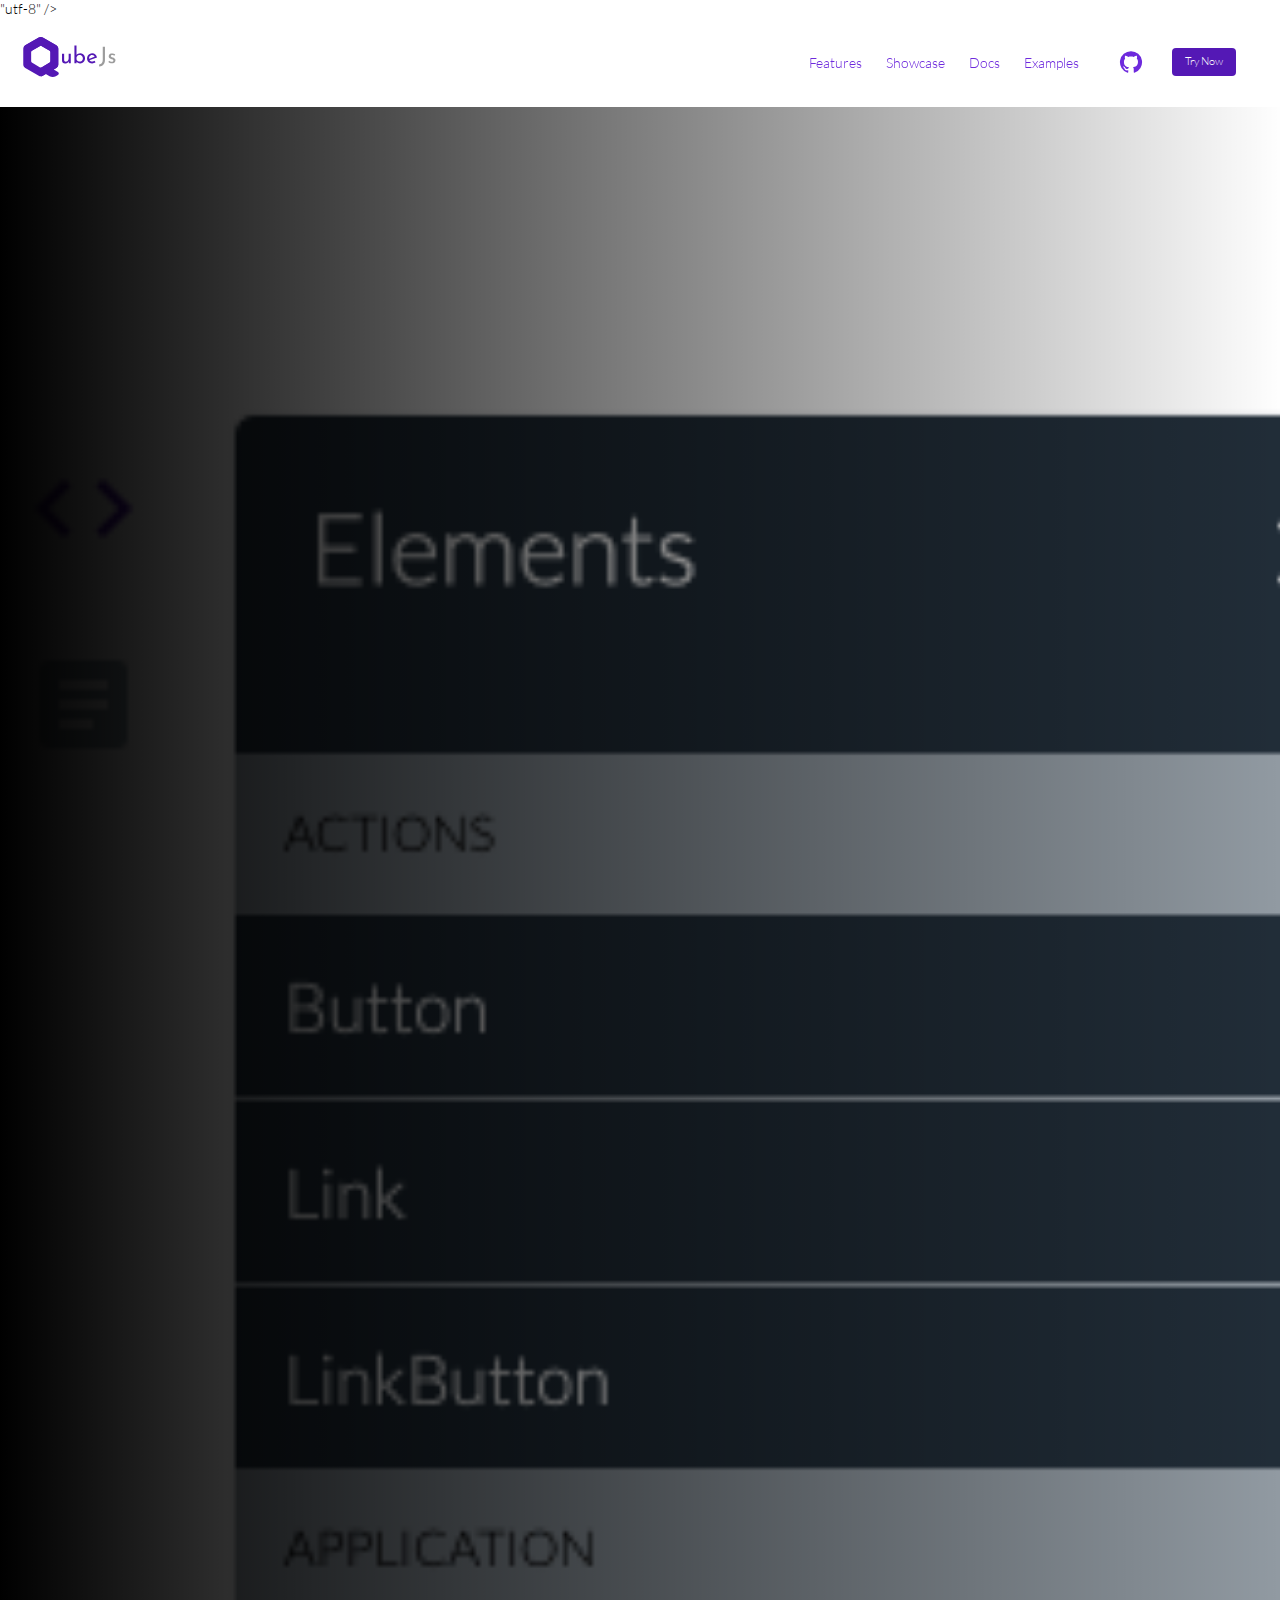
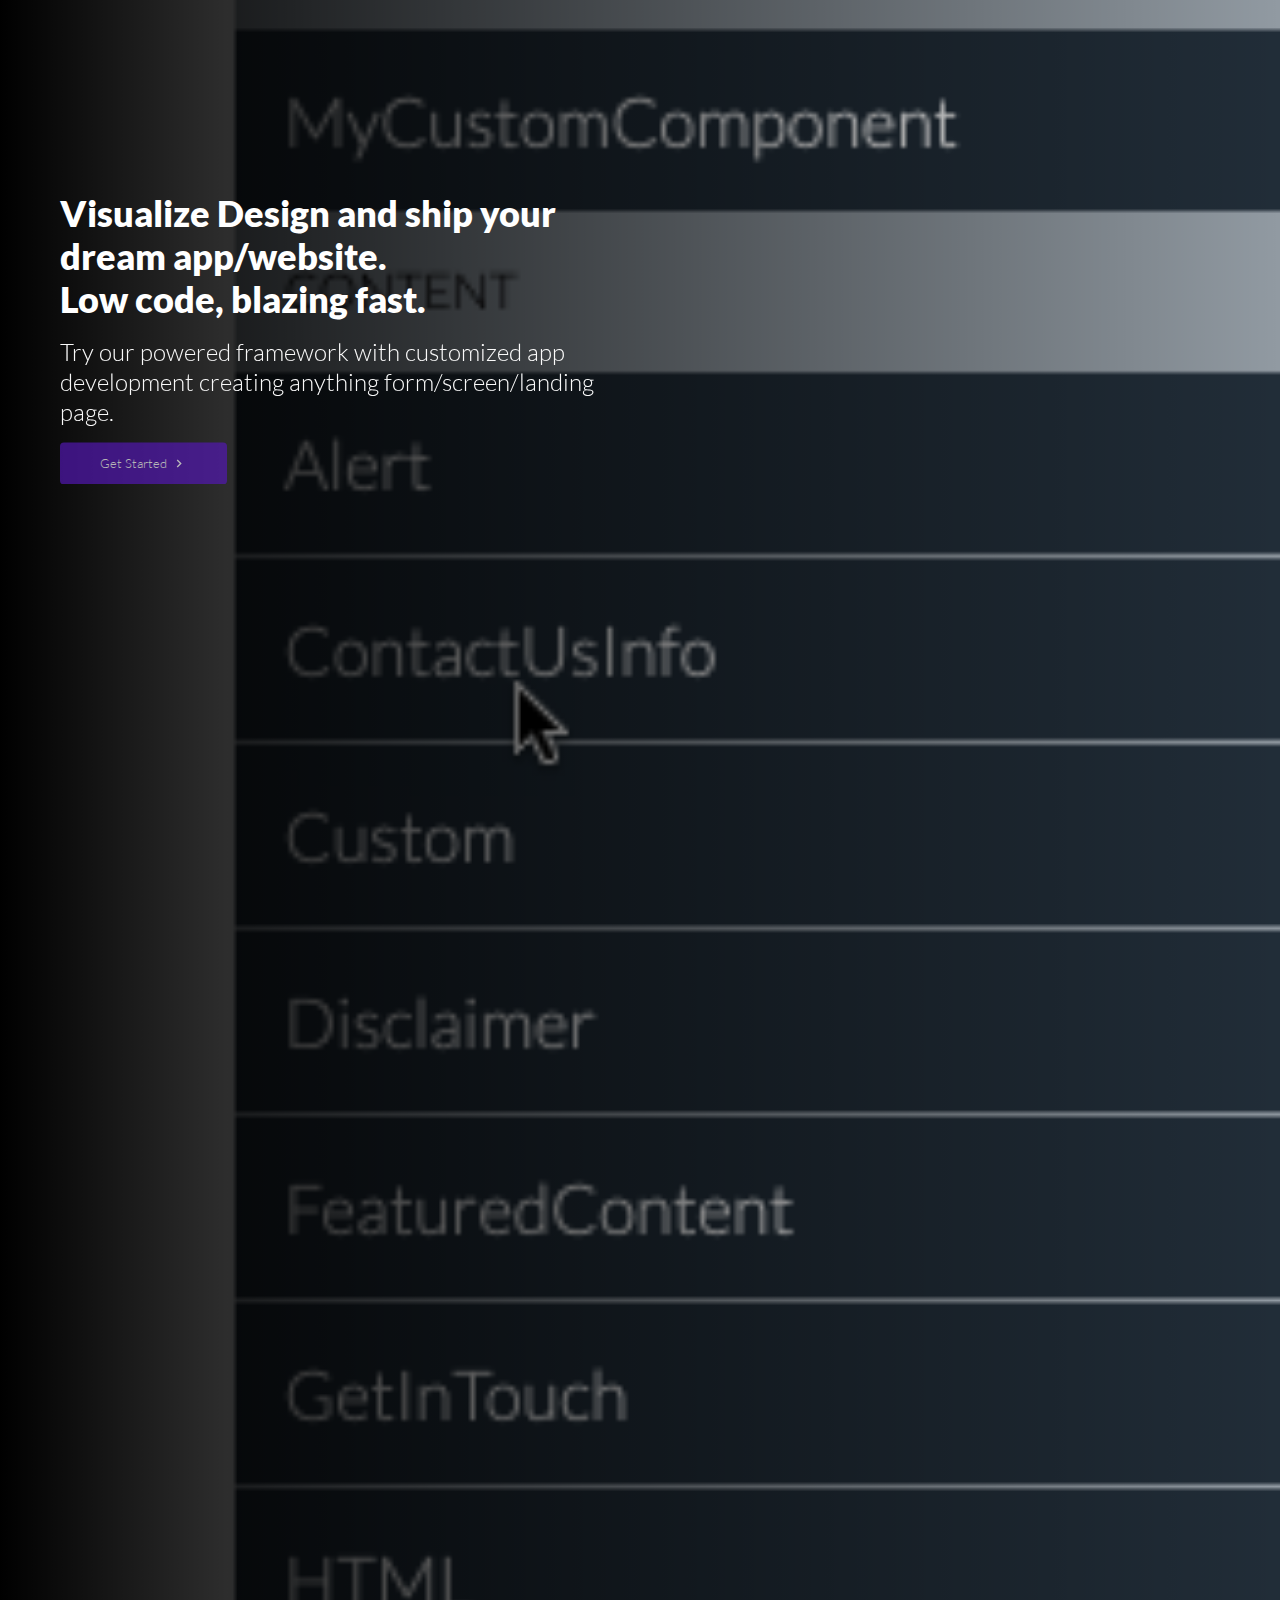
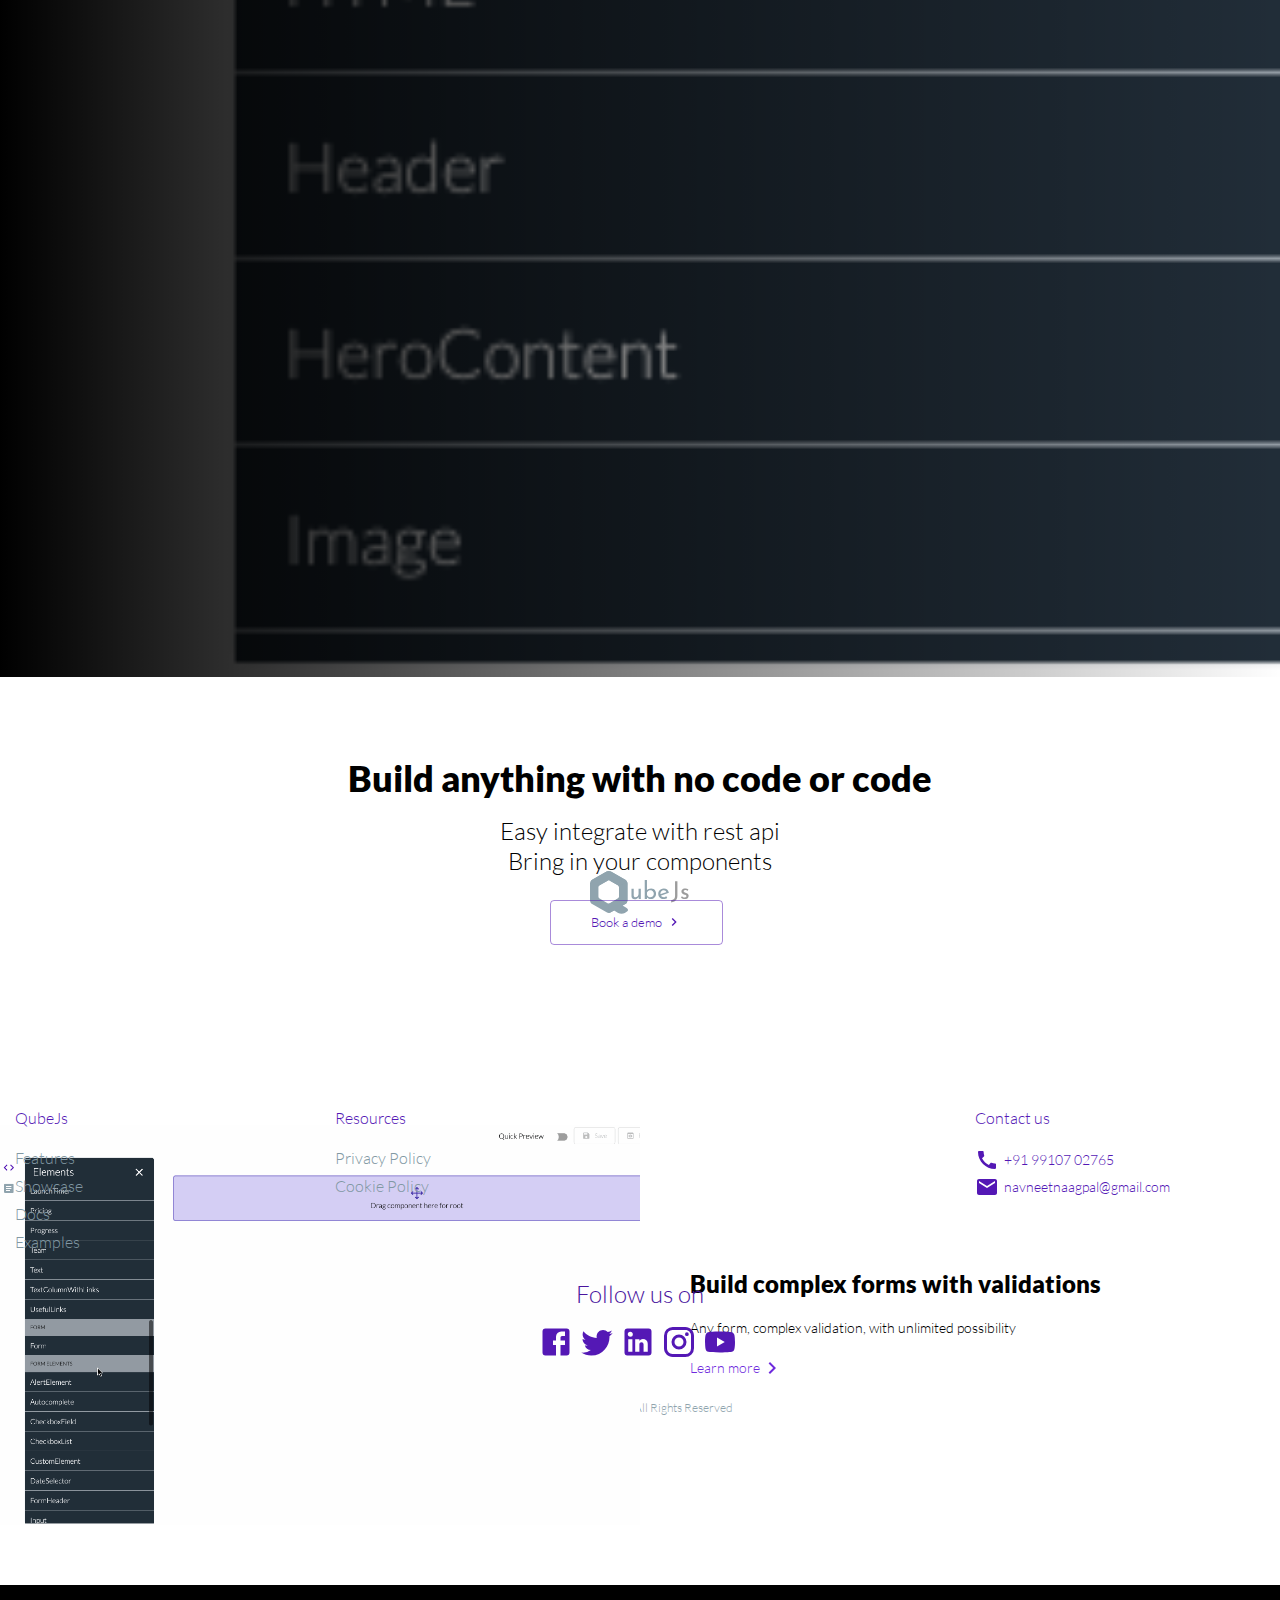
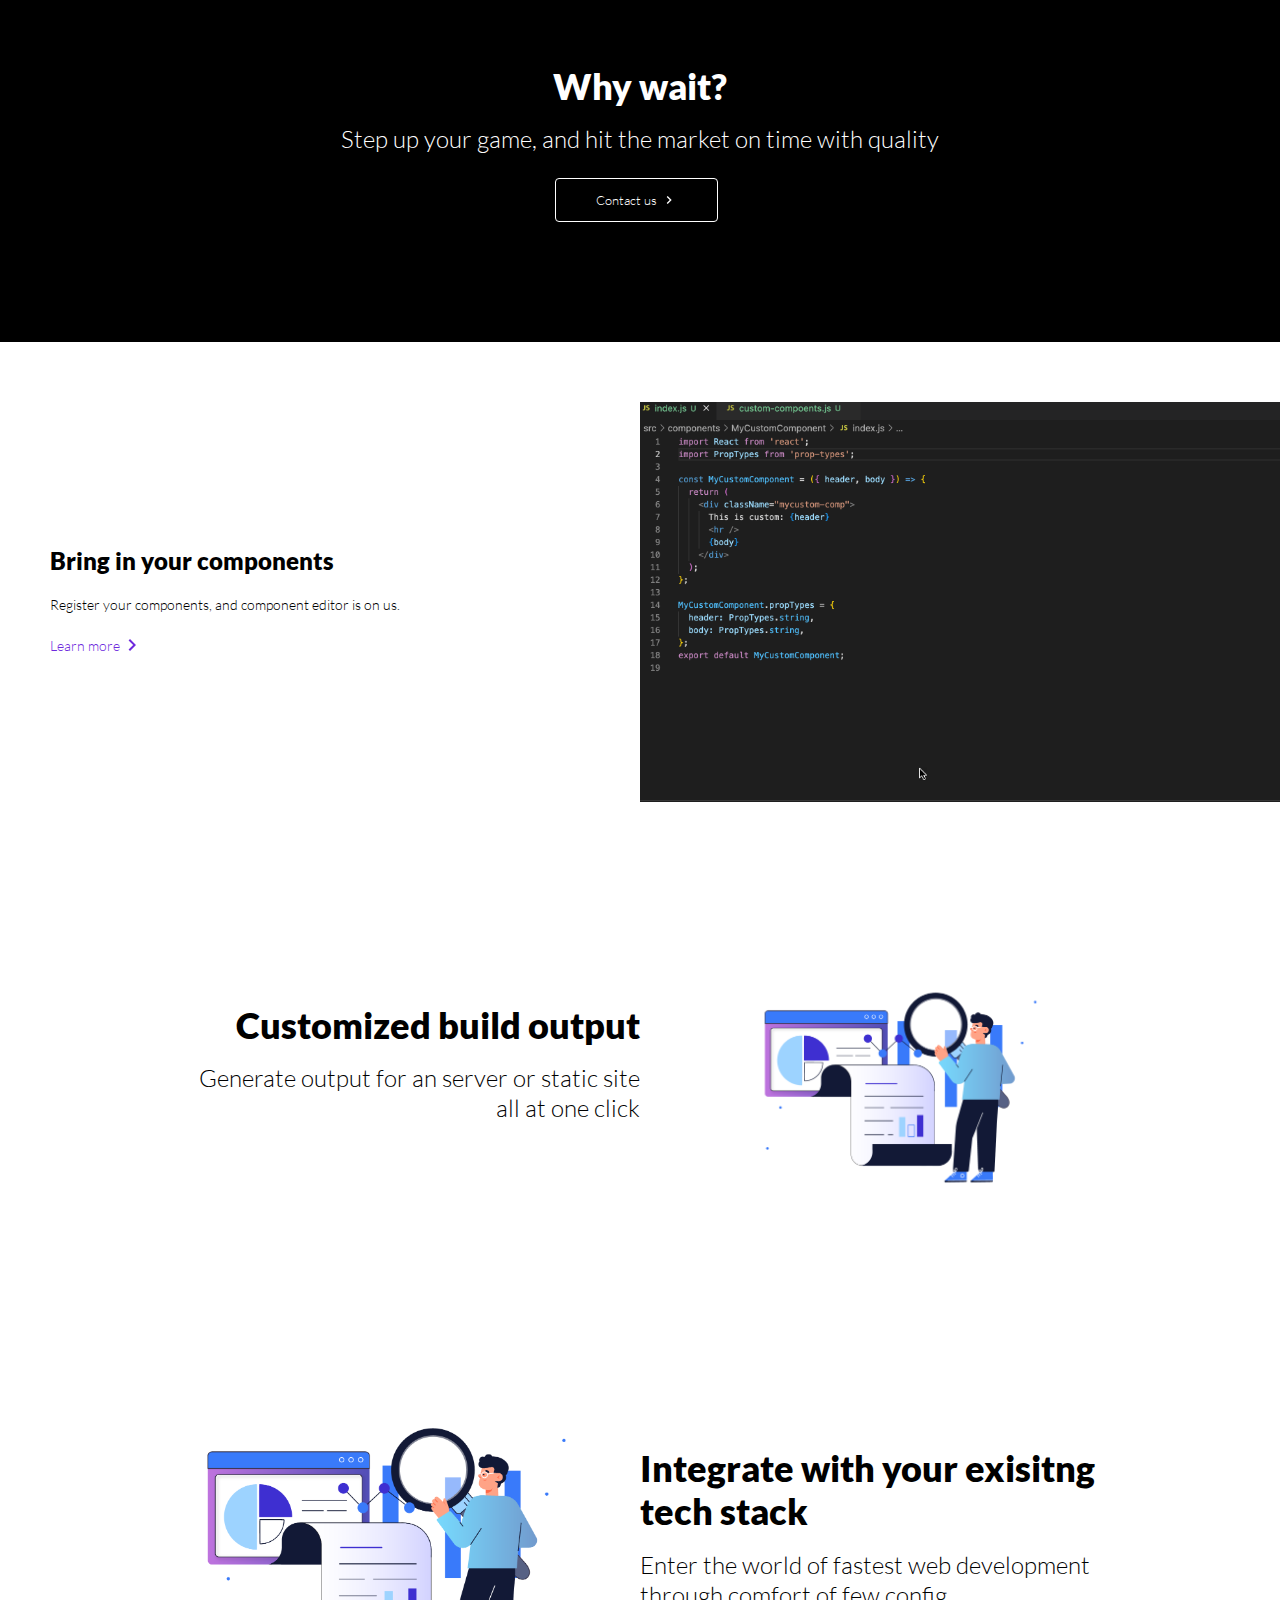
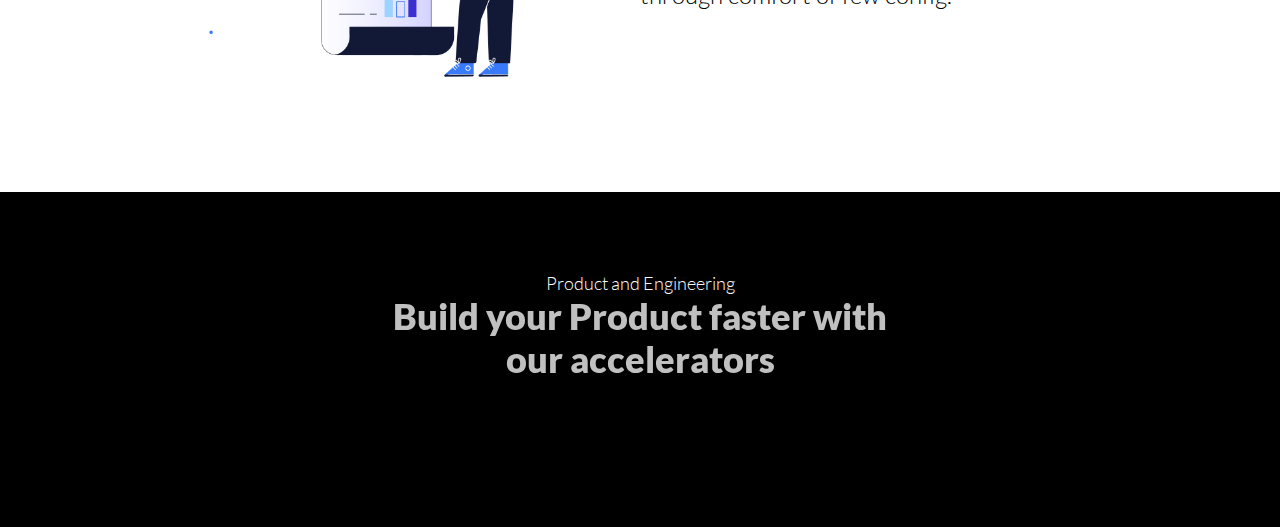
==== commit 9def42d5: "Update from https://github.com/qubejs/website/commit/b47e144399fa7c9510c33d154a475c61b4e2835c" ====
--- a/index.html
+++ b/index.html
@@ -1,12 +1,14 @@
-<!DOCTYPE html>
-<html lang="en">
-  <head>
-    <meta charset="utf-8" />
-    <meta name="viewport" content="width=device-width, initial-scale=1.0"><link rel="shortcut icon" href="favicon.png" />
+"utf-8" />
+    <meta name="viewport" content="width=device-width, initial-scale=1.0"><meta name="viewport" content="width=device-width, initial-scale=1.0"><link rel="shortcut icon" href="favicon.png" />
     <meta name="theme-color" content="#000000" />
     <base href="/">    
     
+        
         <script src="env/app-config.js?_cb=0.0.1" ></script>
+       
+
+  
+      <script src="env/app-config.js?_cb=0.0.1" ></script>
        
 
   
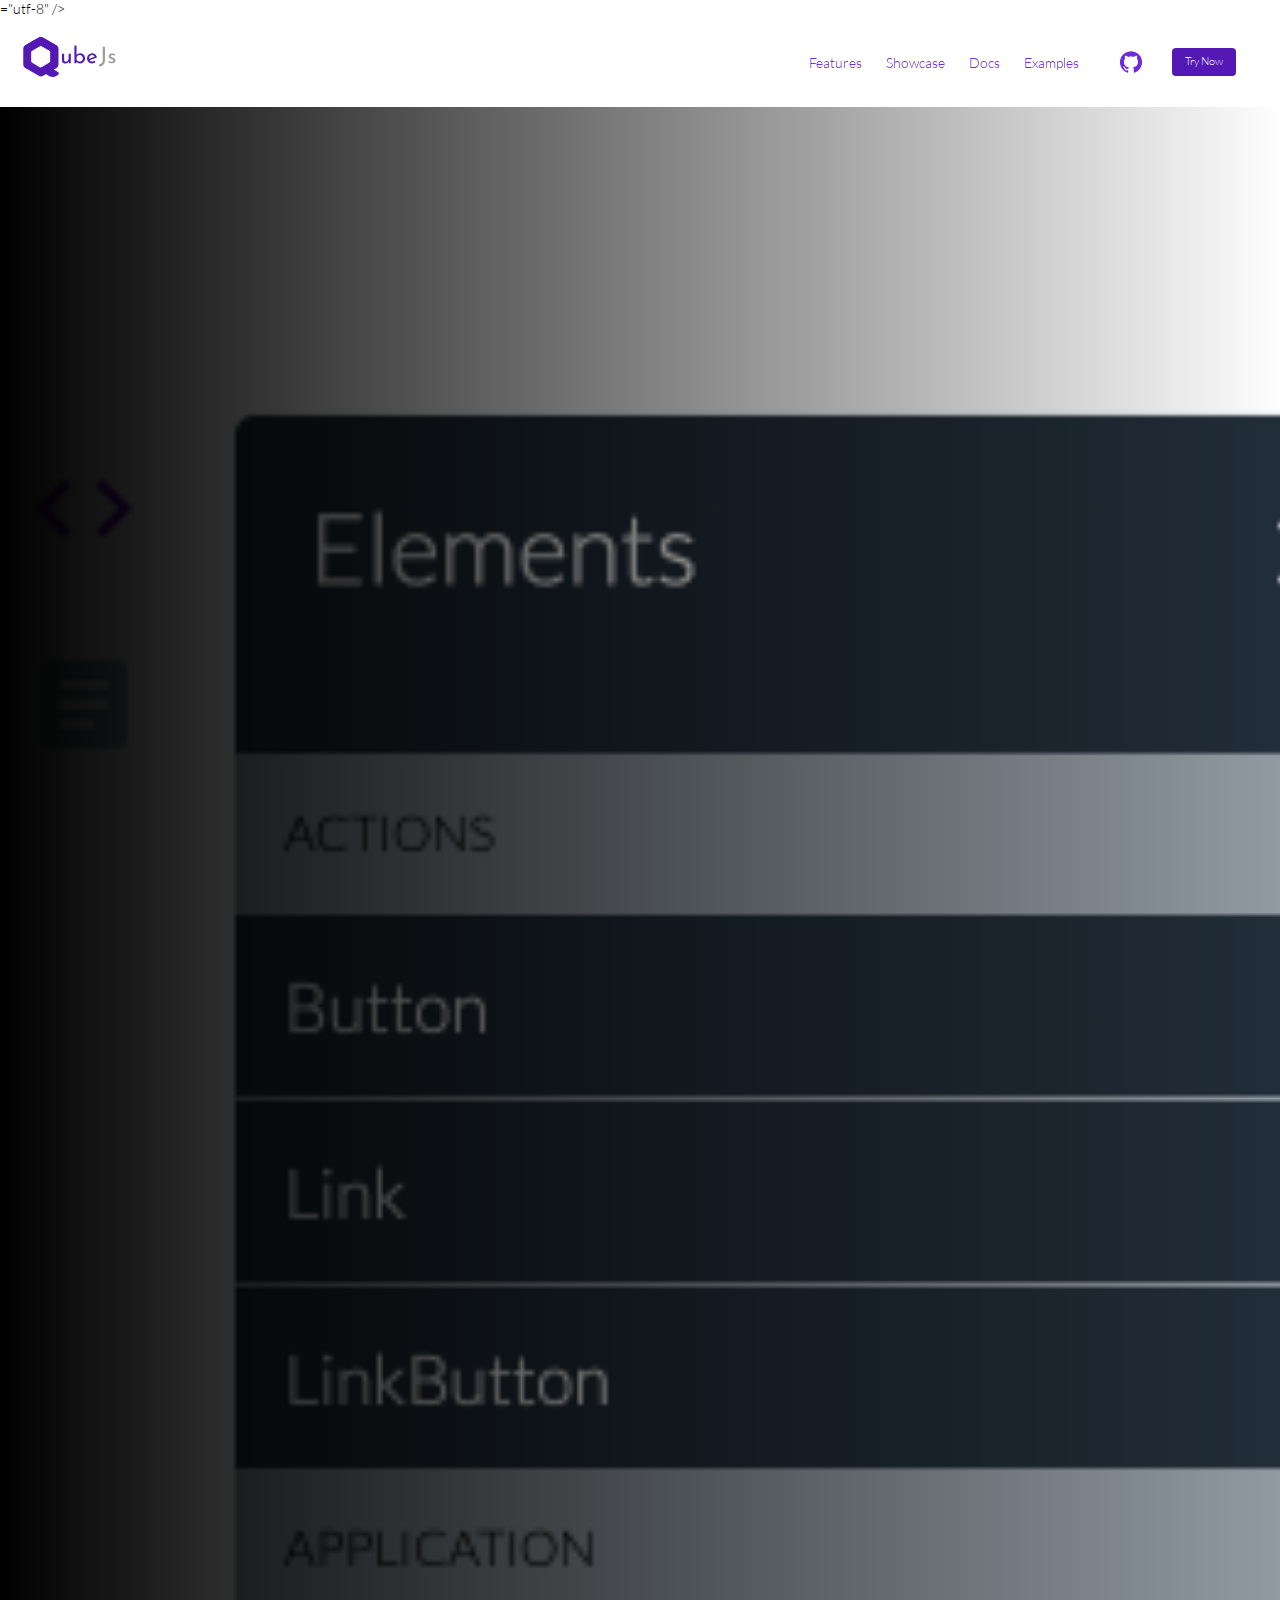
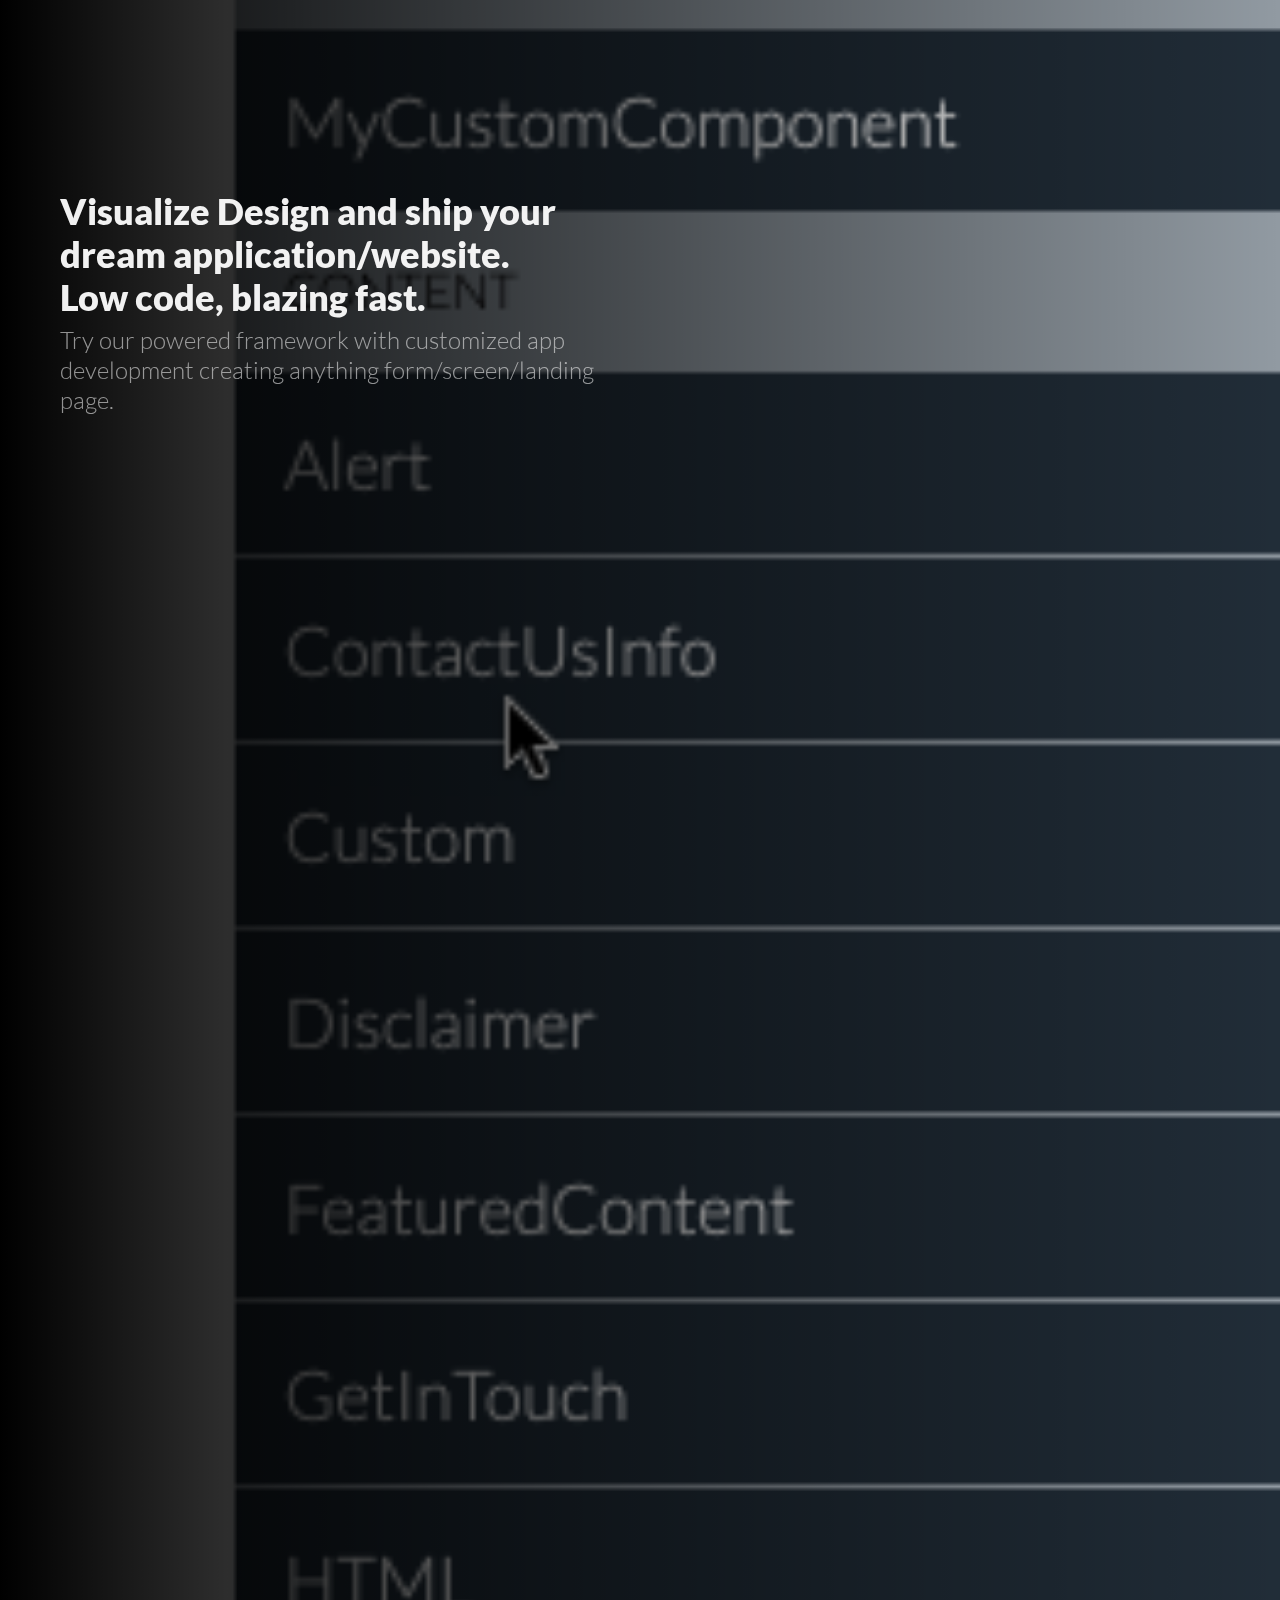
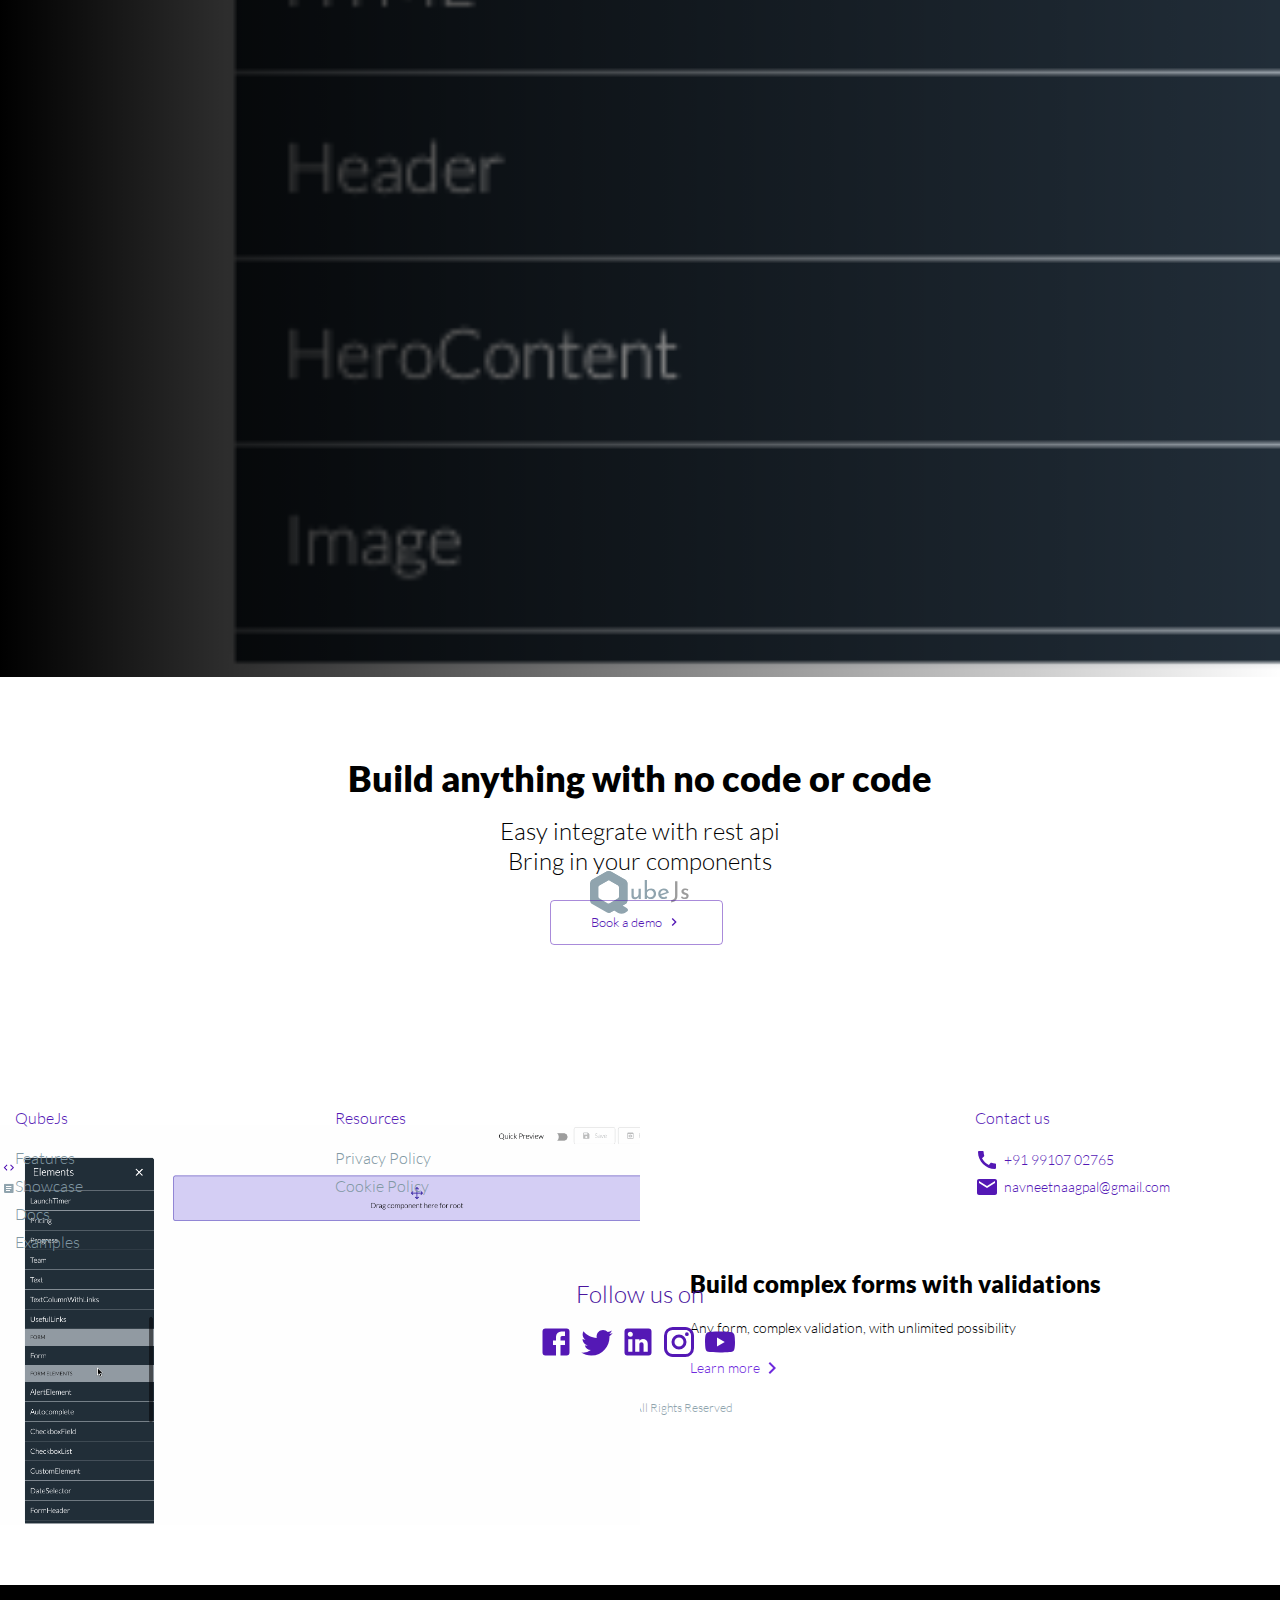
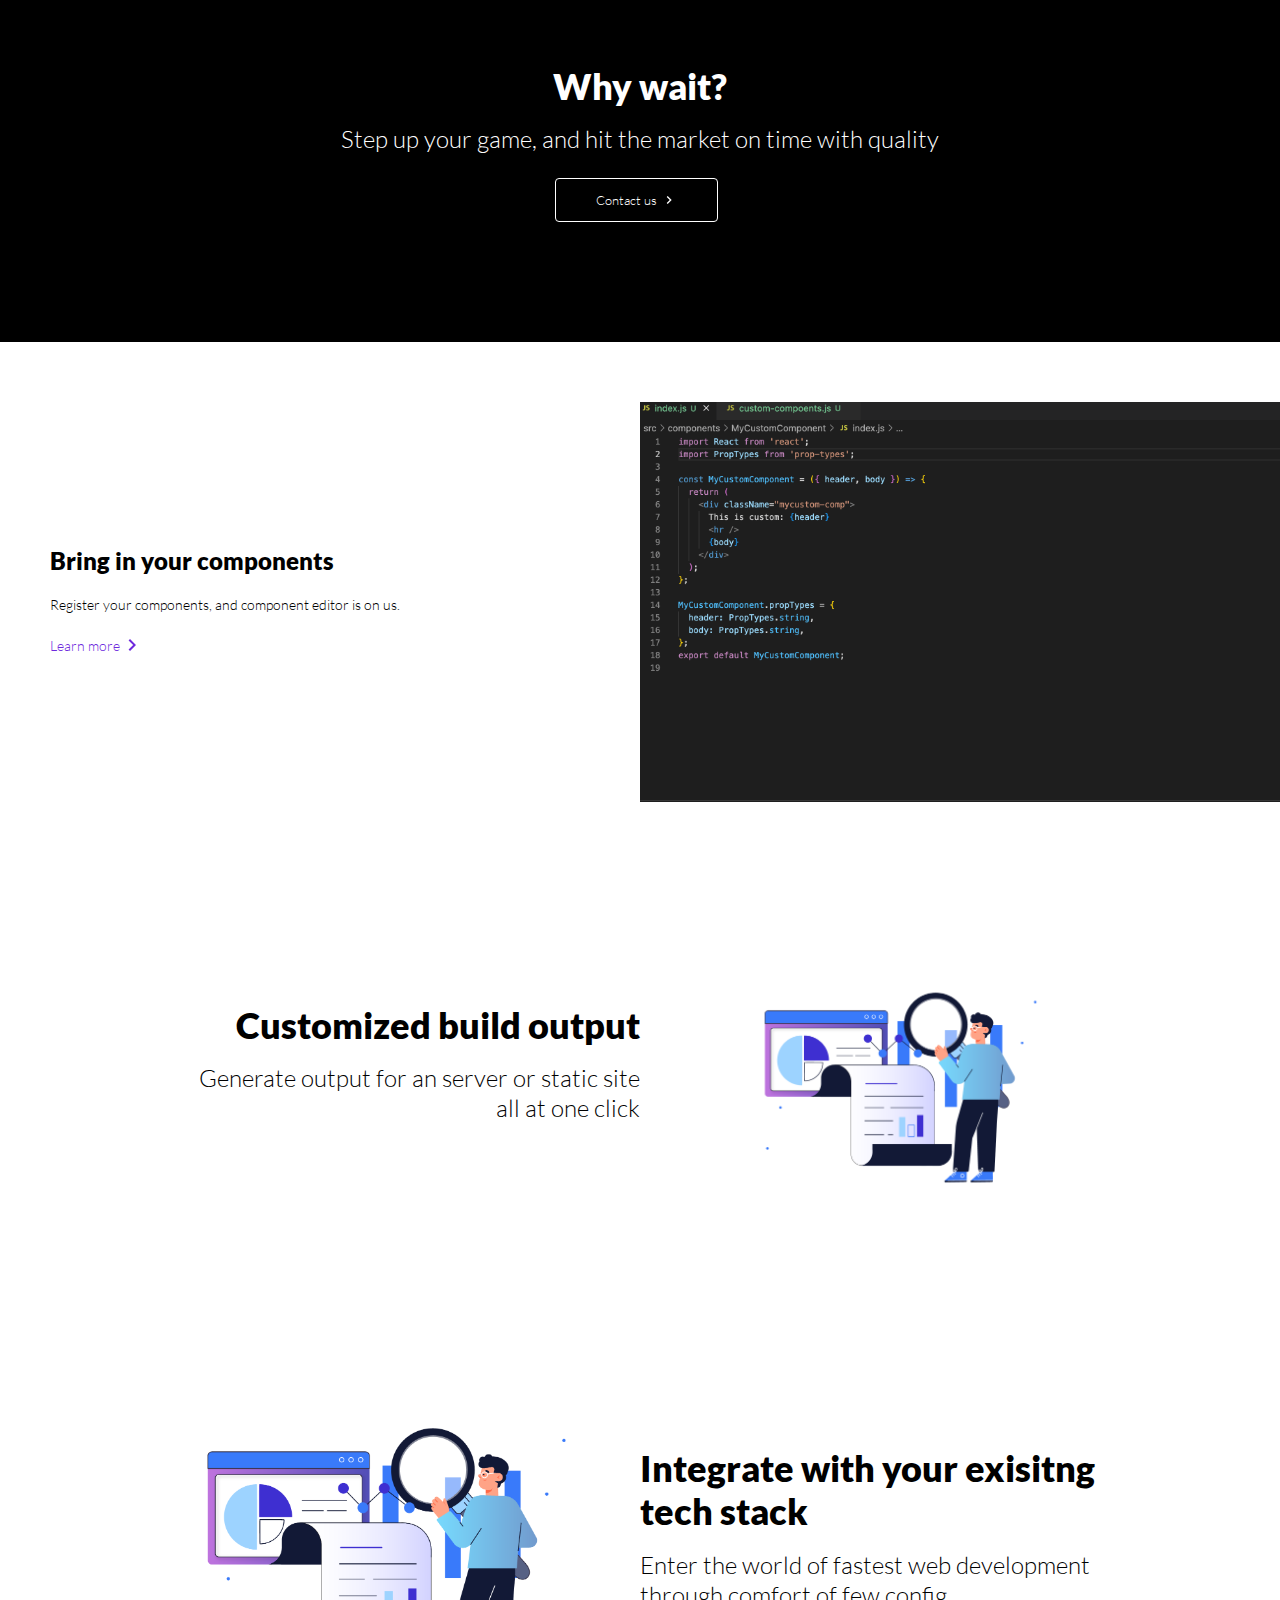
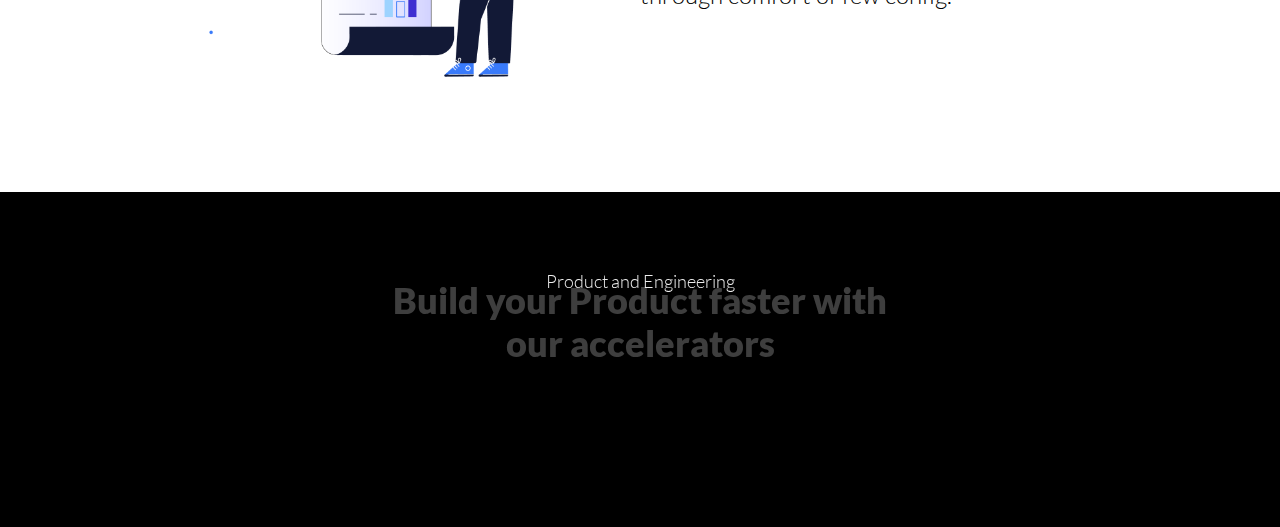
==== commit 4e4a1c4b: "Update from https://github.com/qubejs/website/commit/d94e2437eeefcb4136c21563ad42e661f53c236b" ====
--- a/index.html
+++ b/index.html
@@ -1,18 +1,8 @@
-"utf-8" />
+="utf-8" />
     <meta name="viewport" content="width=device-width, initial-scale=1.0"><meta name="viewport" content="width=device-width, initial-scale=1.0"><link rel="shortcut icon" href="favicon.png" />
     <meta name="theme-color" content="#000000" />
-    <base href="/">    
-    
-        
-        <script src="env/app-config.js?_cb=0.0.1" ></script>
-       
+    <base href="/">    <link href="assets/js/highlightjs/highlightjs.min.css" rel="stylesheet" />
 
-  
-      <script src="env/app-config.js?_cb=0.0.1" ></script>
-       
-
-  
-      <script src="assets/js/tinymce/tinymce.min.js" referrerpolicy="origin"></script>
     
 
     
@@ -31,13 +21,13 @@
       work correctly both with client-side routing and a non-root public URL.
       Learn how to configure a non-root public URL by running `npm run build`.
     -->
-    <title>Qubejs: Examples</title>
+    <title>Qubejs: Low code framework</title>
   <link rel="stylesheet" href="main.0.0.1.css"></head>
 
   <!-- LOCAL_HTML_REMOVE_START -->
 
   <body>
-
+    
     <!-- LOCAL_HTML_REMOVE_END -->
     <noscript>You need to enable JavaScript to run this app.</noscript>
 
@@ -53,6 +43,39 @@
       To create a production bundle, use `npm run build` or `yarn build`.
     -->
     <!-- Keep empty script tag to append build time scripts here-->
-    <script></script>
+    
+        
+        <script src="env/app-config.js?_cb=0.0.1" ></script>
+       
+  <script
+  async
+  src="https://www.googletagmanager.com/gtag/js?id=G-DSF2"
+></script>
+<script>
+  window.dataLayer = window.dataLayer || [];
+  function gtag() {
+    dataLayer.push(arguments);
+  }
+  gtag('js', new Date());
+  gtag('config', 'G-DSF2');
+</script>
+  
+      <script src="env/app-config.js?_cb=0.0.1" ></script>
+       
+  <script
+  async
+  src="https://www.googletagmanager.com/gtag/js?id=G-DSF2"
+></script>
+<script>
+  window.dataLayer = window.dataLayer || [];
+  function gtag() {
+    dataLayer.push(arguments);
+  }
+  gtag('js', new Date());
+  gtag('config', 'G-DSF2');
+</script>
+  
+      <script></script>
+    <script src="assets/js/tinymce/tinymce.min.js" referrerpolicy="origin"></script>
   <script src="runtime.0.0.1.js" type="module"></script><script src="main.0.0.1.js" type="module"></script></body>
 </html>
--- a/assets/js/highlightjs/highlightjs.min.css
+++ b/assets/js/highlightjs/highlightjs.min.css
@@ -0,0 +1 @@
+pre code.hljs{display:block;overflow-x:auto;padding:1em}code.hljs{padding:3px 5px}.hljs{background:#282c34;color:#abb2bf}.hljs-comment,.hljs-quote{color:#5c6370;font-style:italic}.hljs-doctag,.hljs-formula,.hljs-keyword{color:#c678dd}.hljs-deletion,.hljs-name,.hljs-section,.hljs-selector-tag,.hljs-subst{color:#e06c75}.hljs-literal{color:#56b6c2}.hljs-addition,.hljs-attribute,.hljs-meta .hljs-string,.hljs-regexp,.hljs-string{color:#98c379}.hljs-attr,.hljs-number,.hljs-selector-attr,.hljs-selector-class,.hljs-selector-pseudo,.hljs-template-variable,.hljs-type,.hljs-variable{color:#d19a66}.hljs-bullet,.hljs-link,.hljs-meta,.hljs-selector-id,.hljs-symbol,.hljs-title{color:#61aeee}.hljs-built_in,.hljs-class .hljs-title,.hljs-title.class_{color:#e6c07b}.hljs-emphasis{font-style:italic}.hljs-strong{font-weight:700}.hljs-link{text-decoration:underline}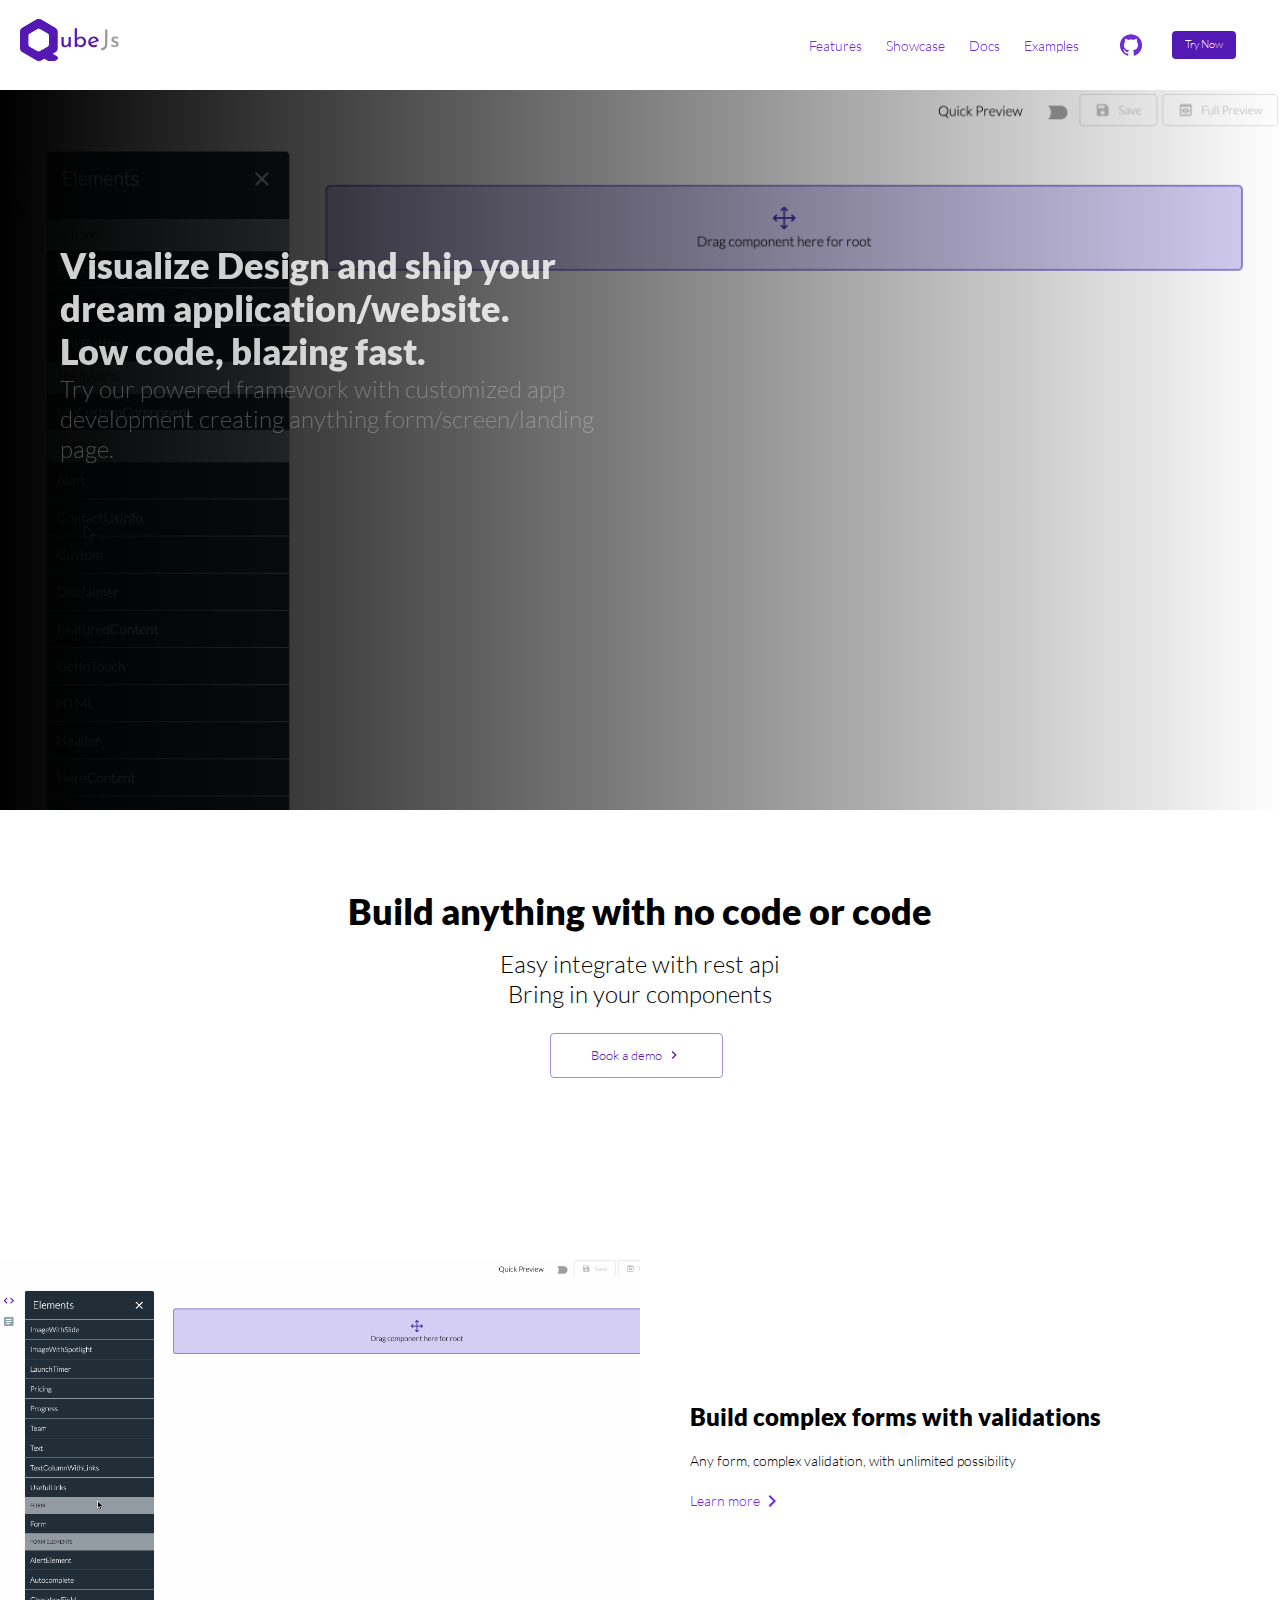
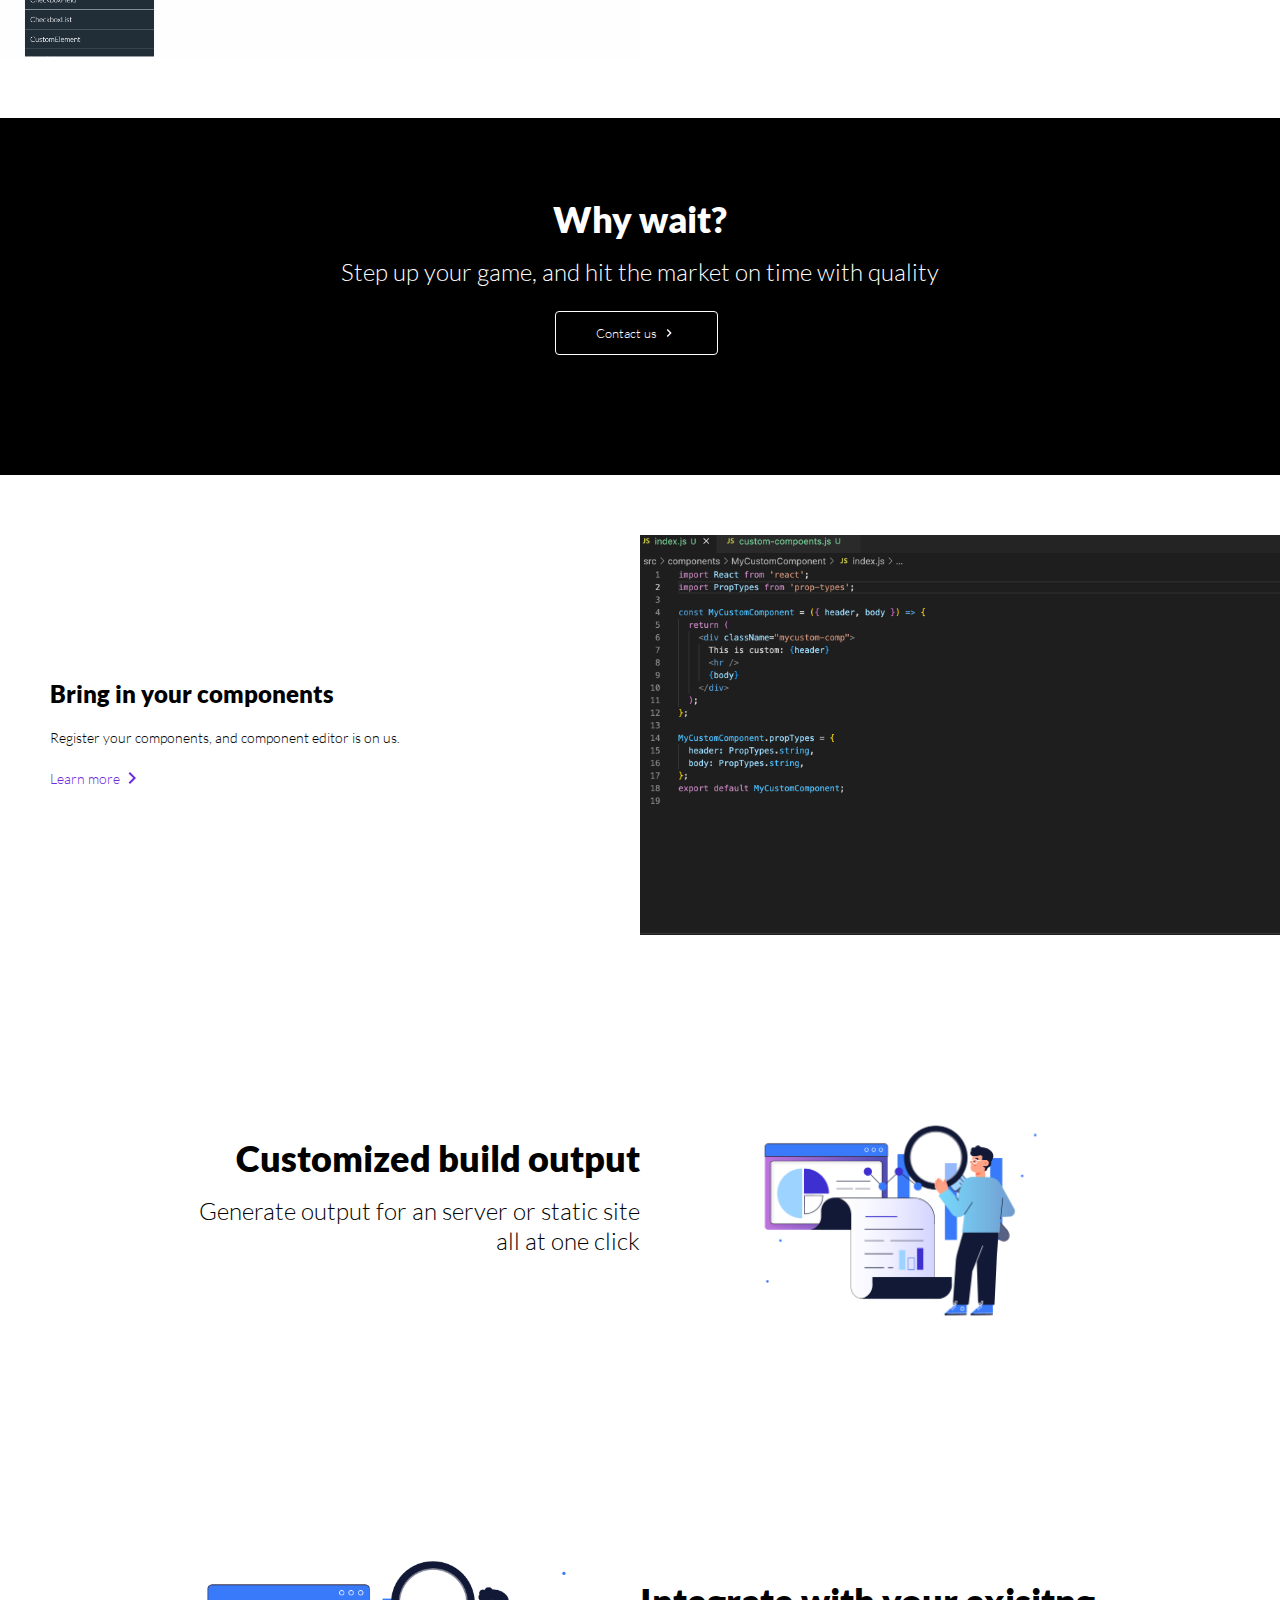
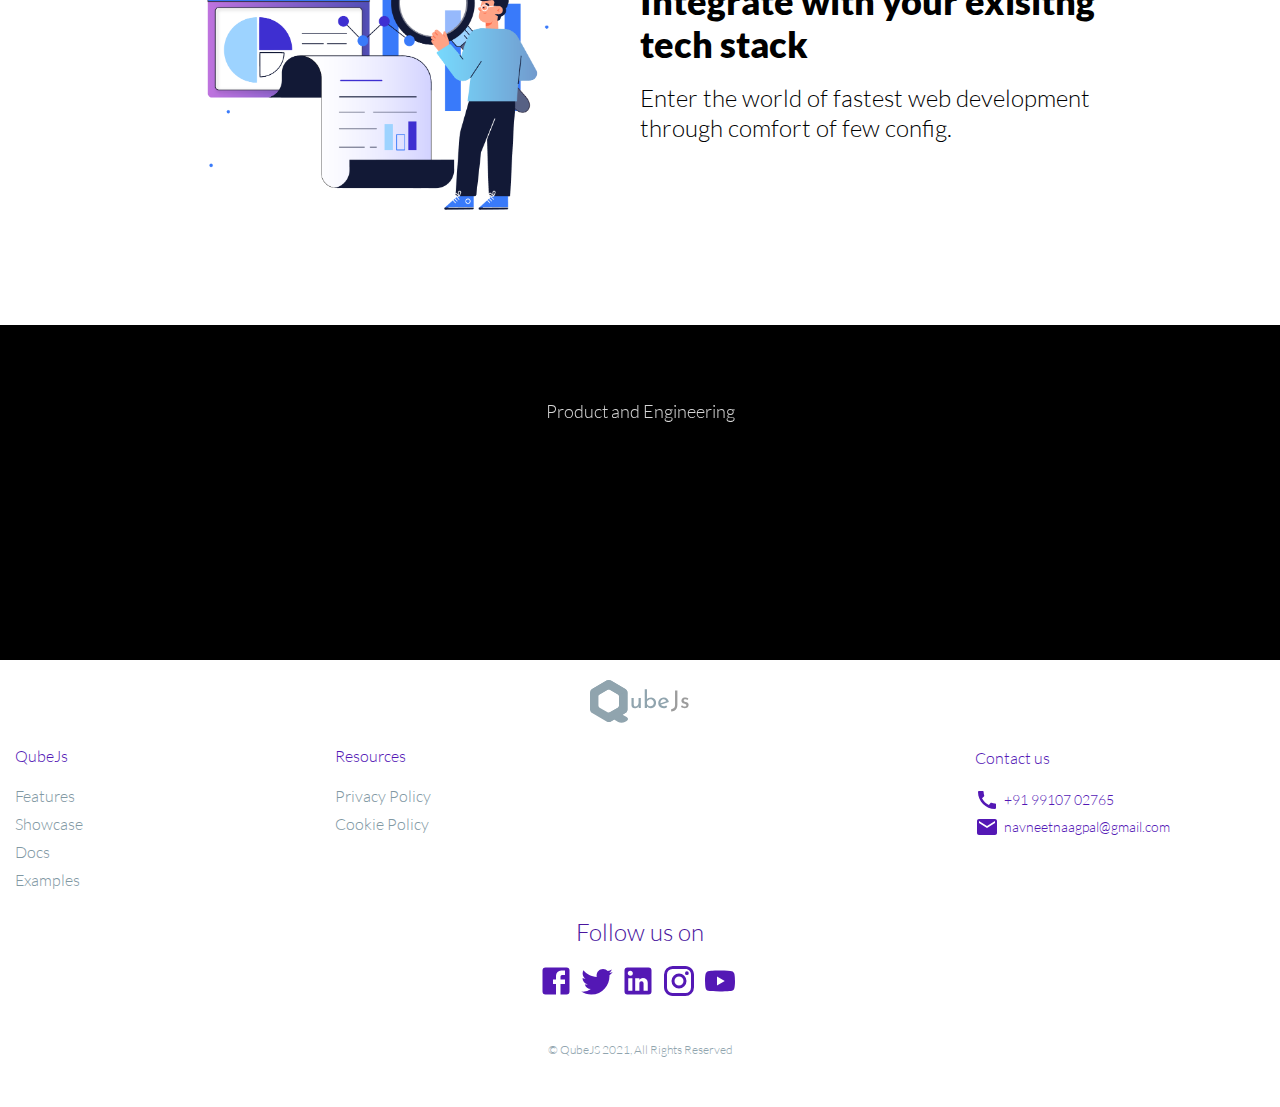
==== commit bdfbac5f: "Update from https://github.com/qubejs/website/commit/20c96b5ed246d448da2f4351cc4e3060f80b00bf" ====
--- a/index.html
+++ b/index.html
@@ -1,5 +1,9 @@
-="utf-8" />
-    <meta name="viewport" content="width=device-width, initial-scale=1.0"><meta name="viewport" content="width=device-width, initial-scale=1.0"><link rel="shortcut icon" href="favicon.png" />
+
+<!DOCTYPE html>
+<html lang="en">
+  <head>
+    <meta charset="utf-8" />
+    <meta name="viewport" content="width=device-width, initial-scale=1.0"><link rel="shortcut icon" href="favicon.png" />
     <meta name="theme-color" content="#000000" />
     <base href="/">    <link href="assets/js/highlightjs/highlightjs.min.css" rel="stylesheet" />
 
@@ -44,23 +48,7 @@
     -->
     <!-- Keep empty script tag to append build time scripts here-->
     
-        
         <script src="env/app-config.js?_cb=0.0.1" ></script>
-       
-  <script
-  async
-  src="https://www.googletagmanager.com/gtag/js?id=G-DSF2"
-></script>
-<script>
-  window.dataLayer = window.dataLayer || [];
-  function gtag() {
-    dataLayer.push(arguments);
-  }
-  gtag('js', new Date());
-  gtag('config', 'G-DSF2');
-</script>
-  
-      <script src="env/app-config.js?_cb=0.0.1" ></script>
        
   <script
   async
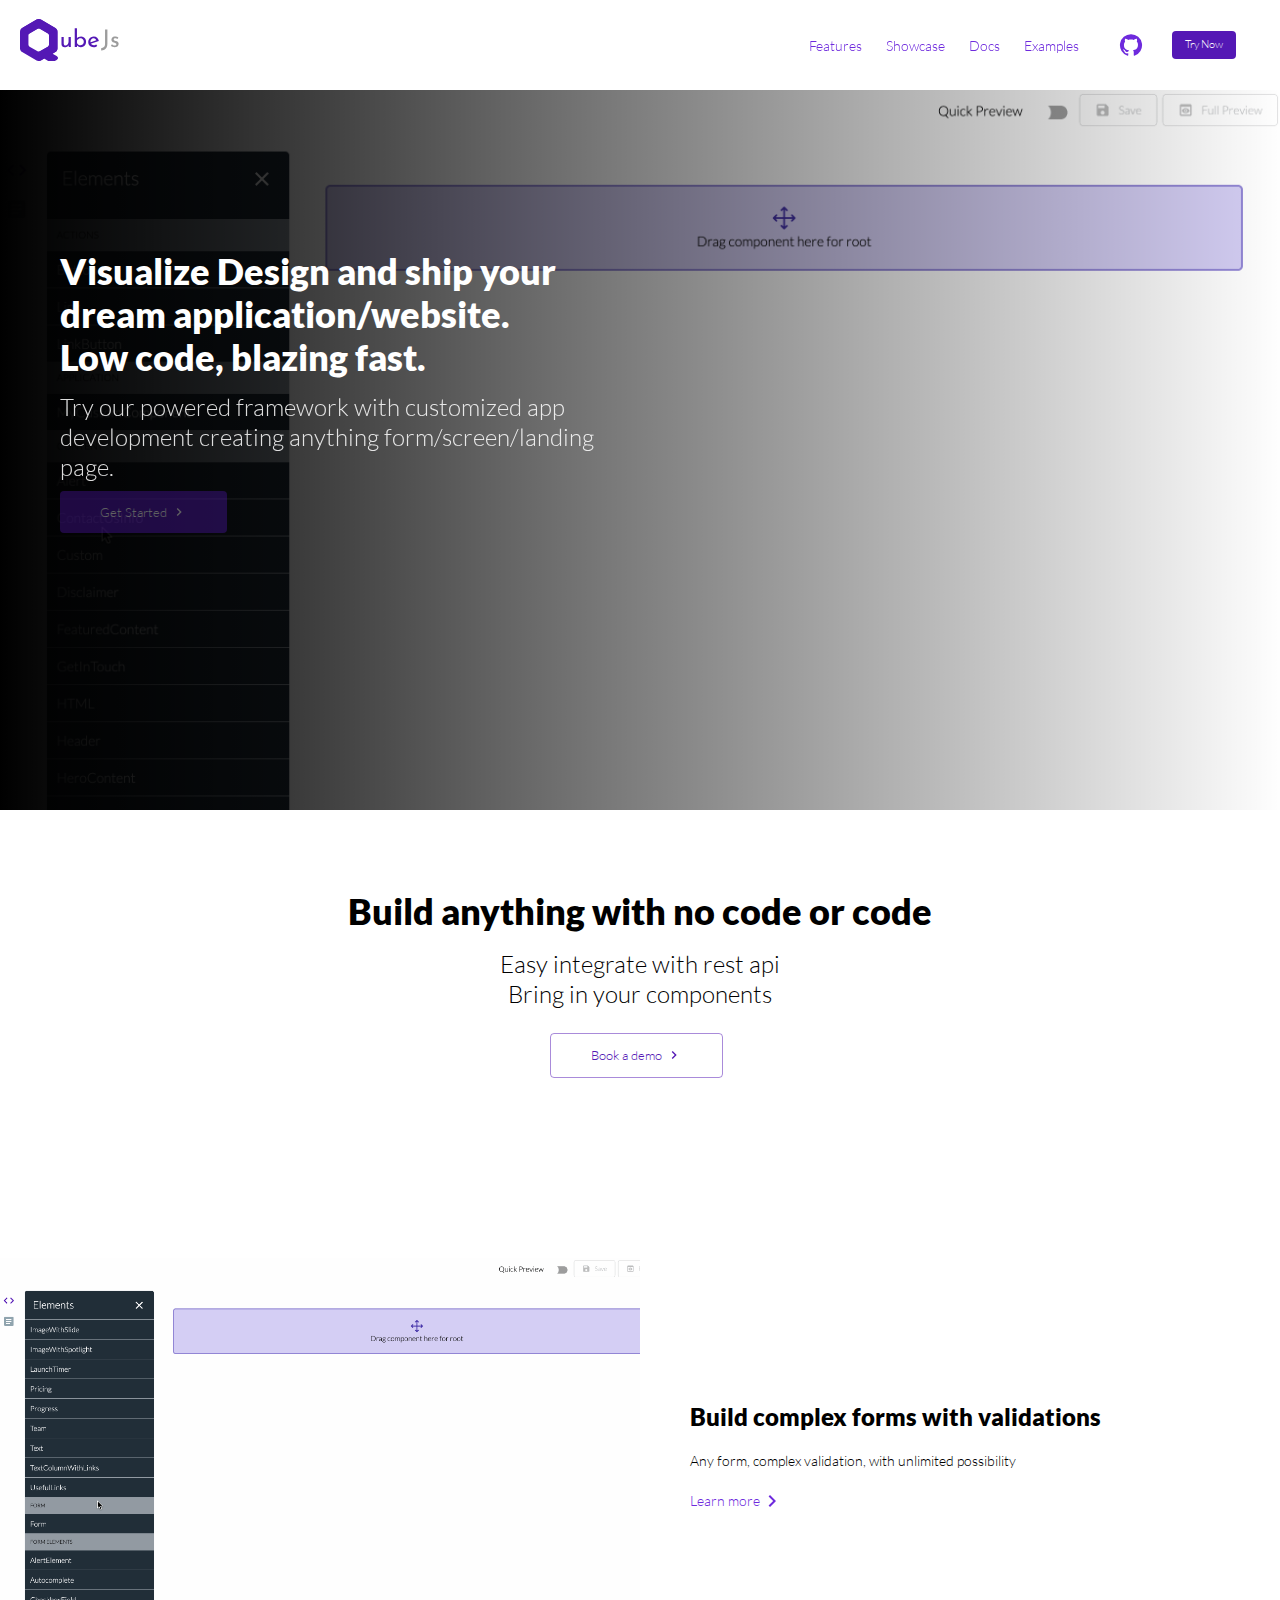
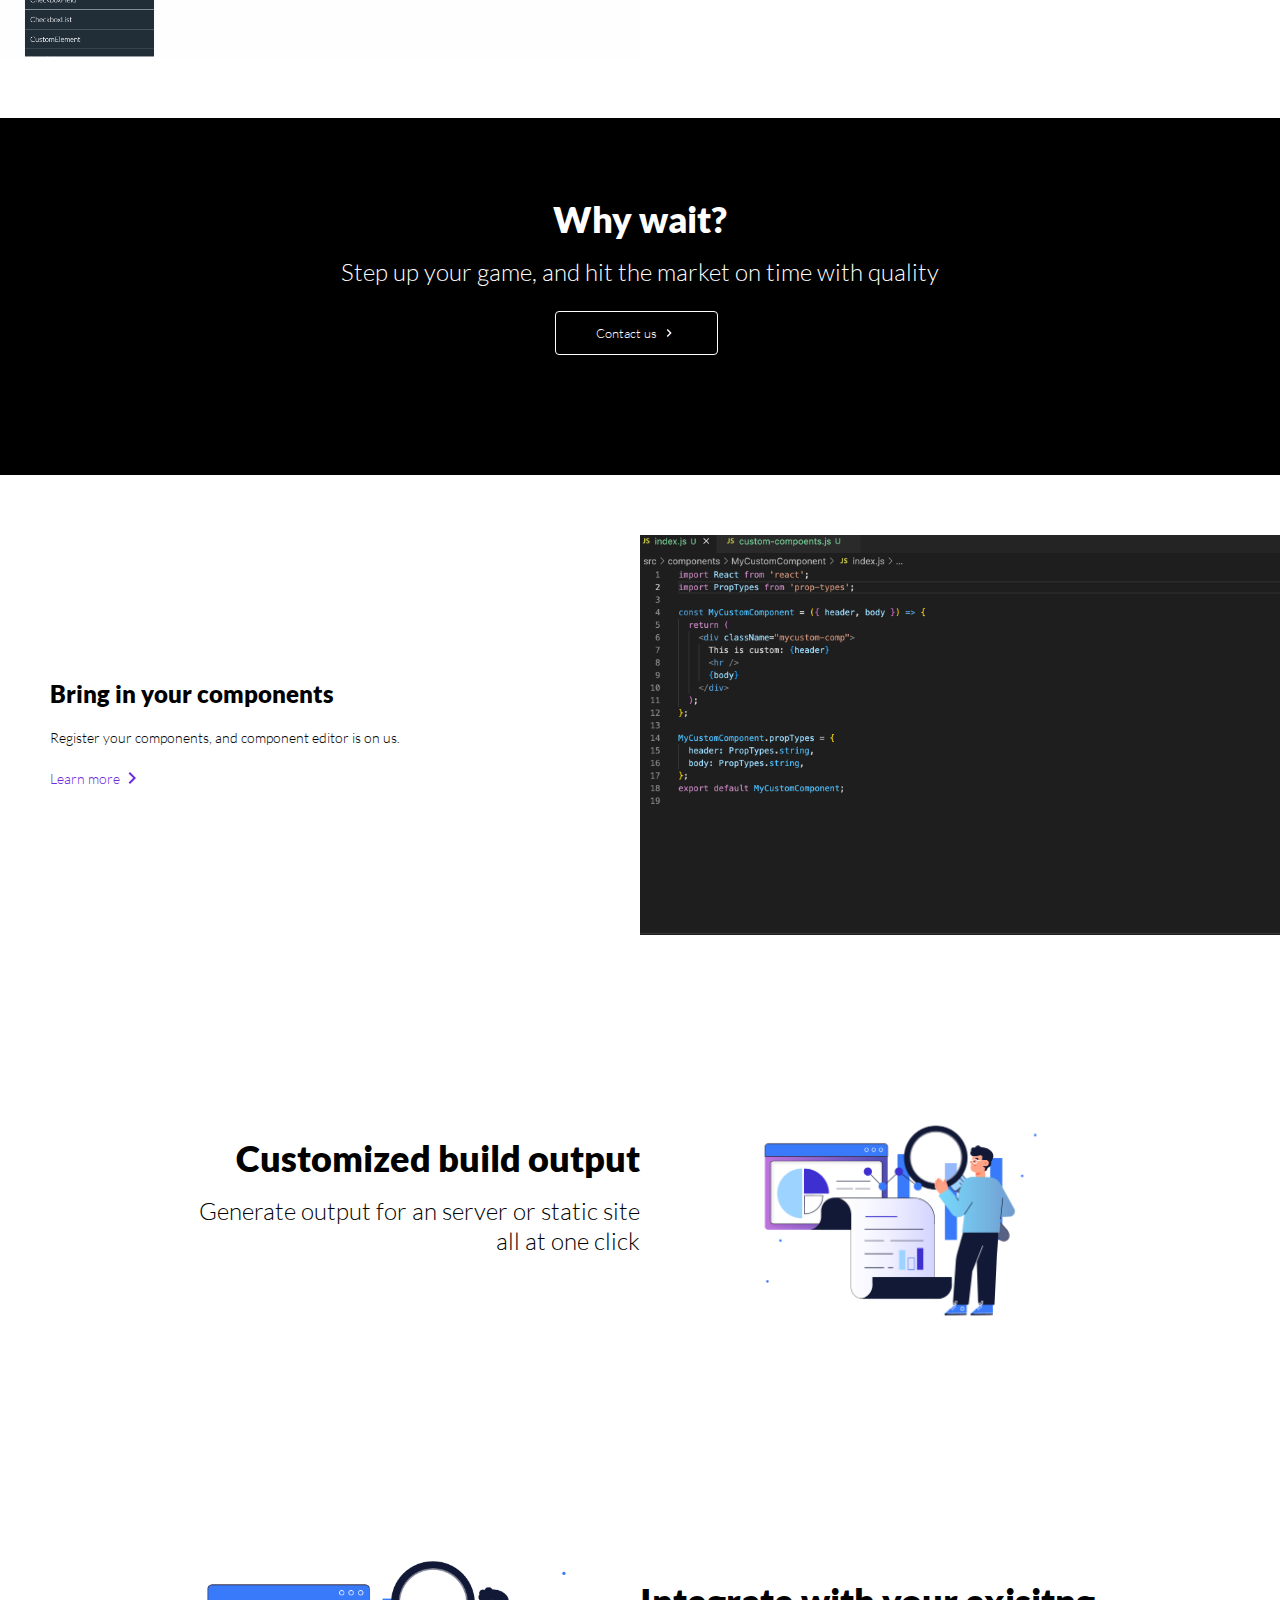
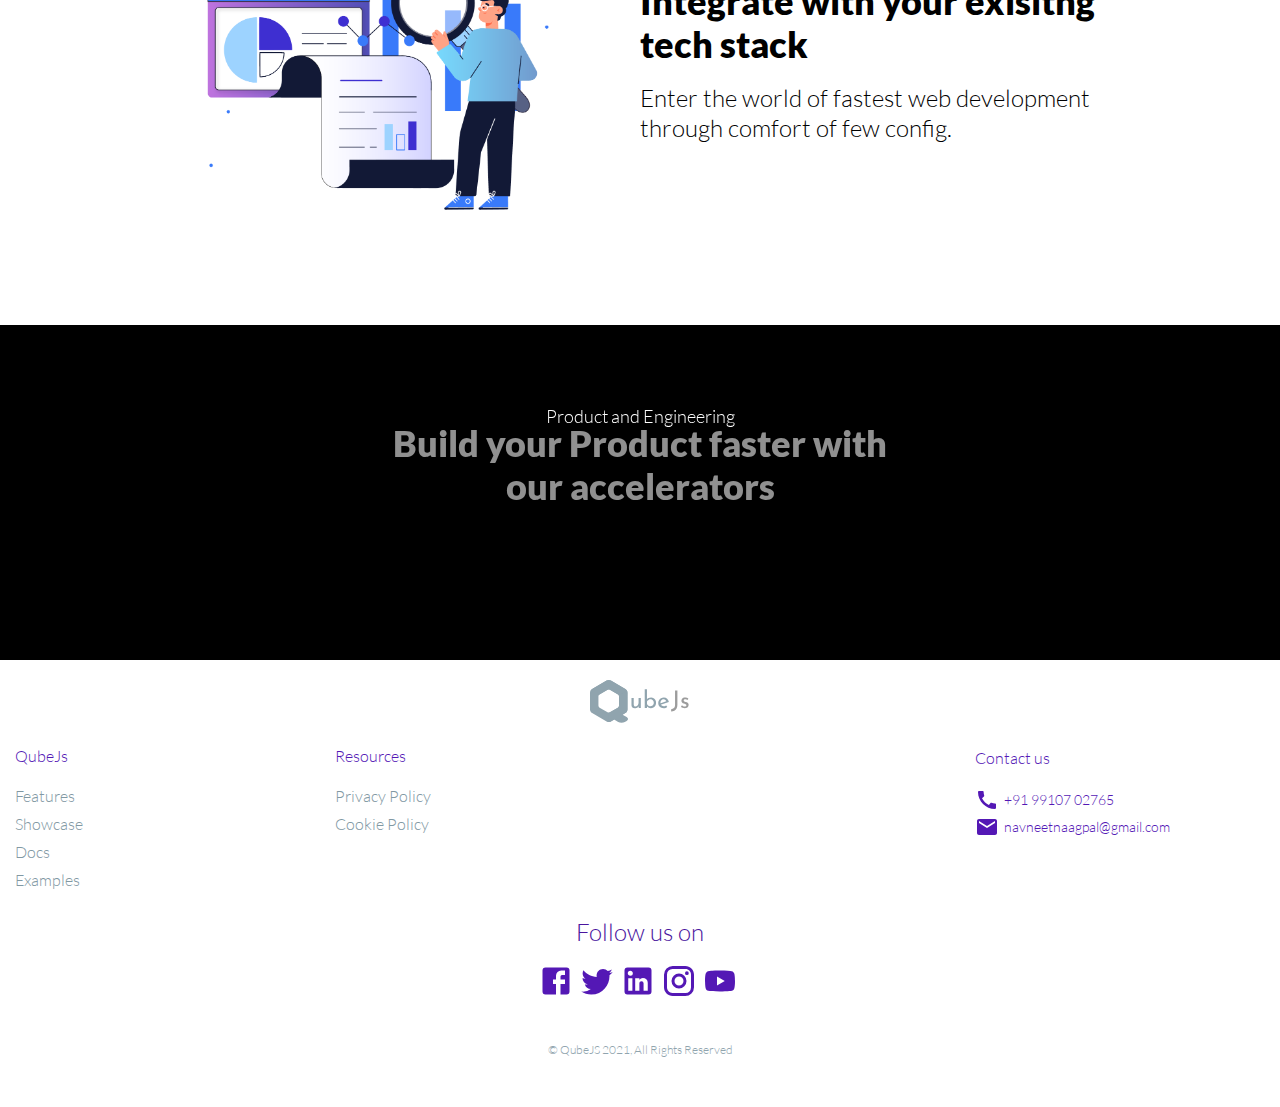
==== commit 1f483619: "Update from https://github.com/qubejs/website/commit/96eece35c4eef7143813aeadae271ee6e361174c" ====
--- a/index.html
+++ b/index.html
@@ -64,6 +64,7 @@
 </script>
   
       <script></script>
+    <script type="text/javascript" src="assets/js/highlightjs/highlightjs.min.js"></script>
     <script src="assets/js/tinymce/tinymce.min.js" referrerpolicy="origin"></script>
   <script src="runtime.0.0.1.js" type="module"></script><script src="main.0.0.1.js" type="module"></script></body>
 </html>
